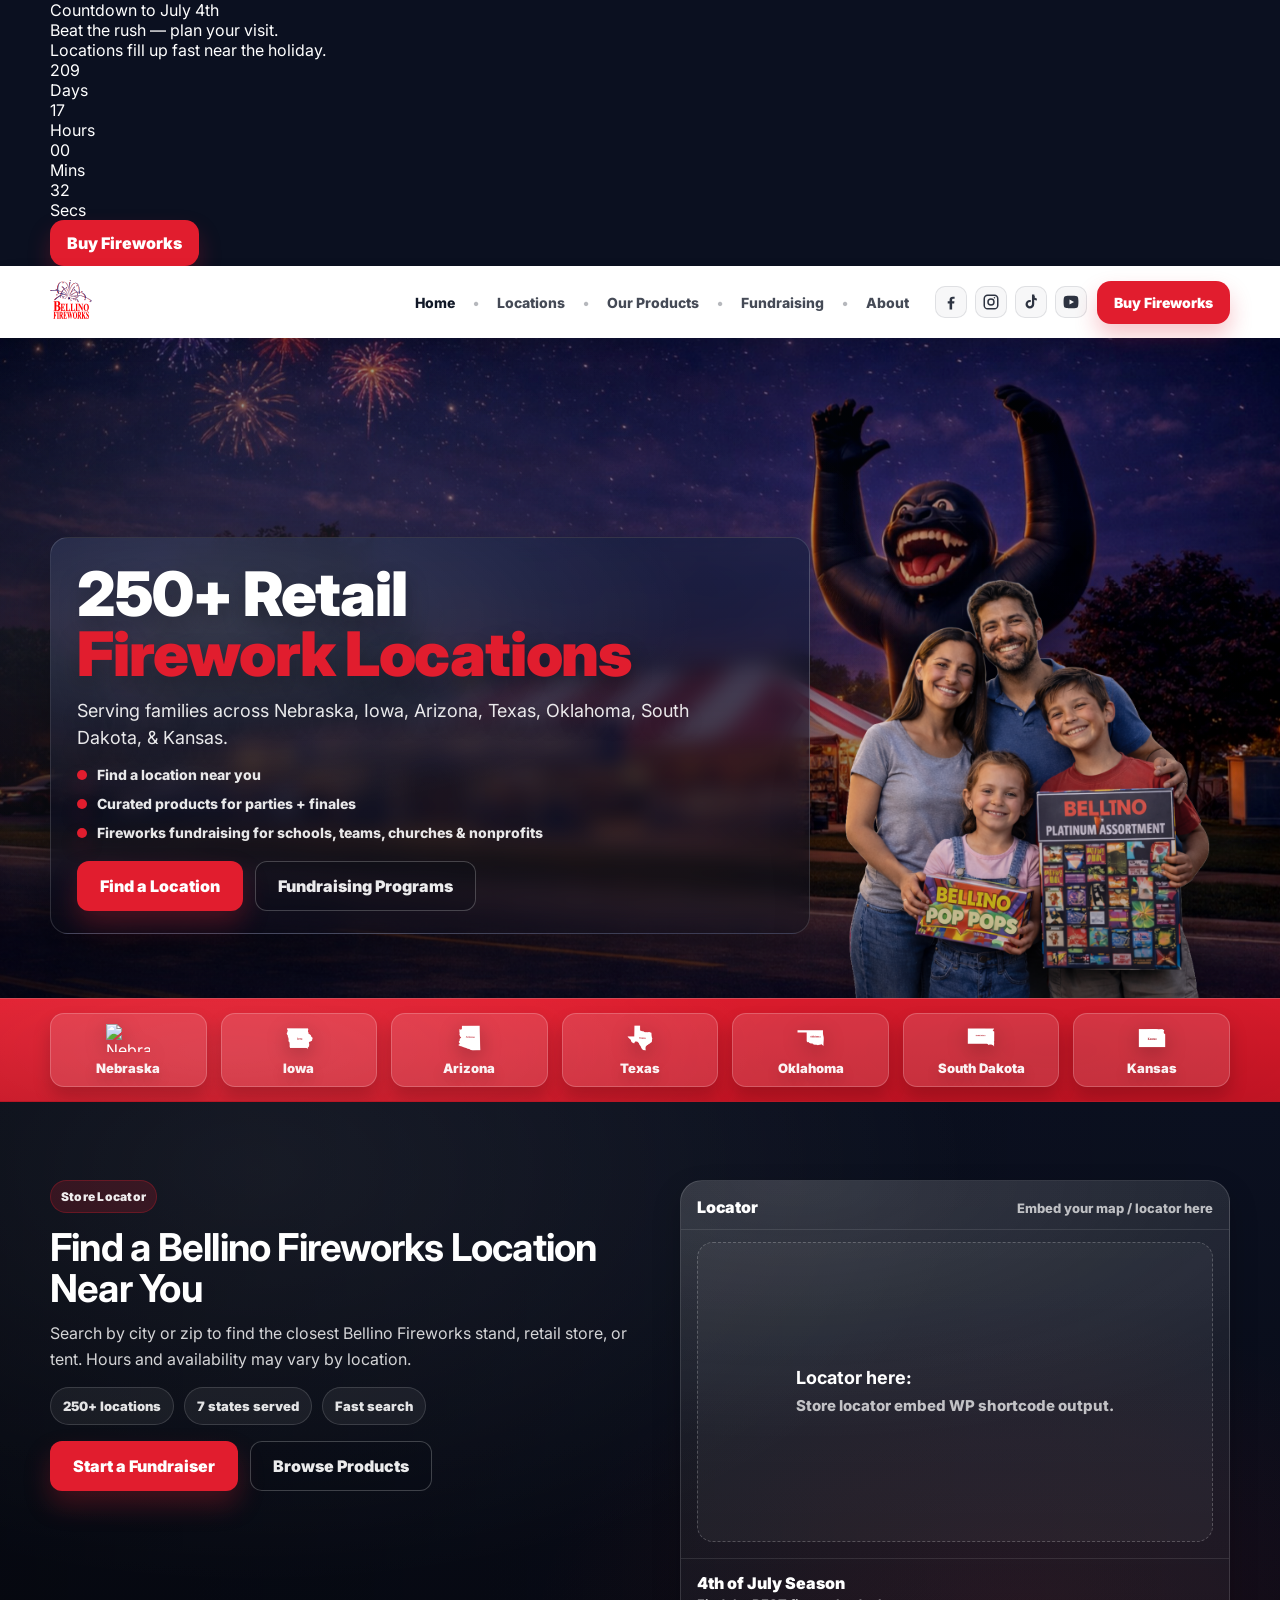
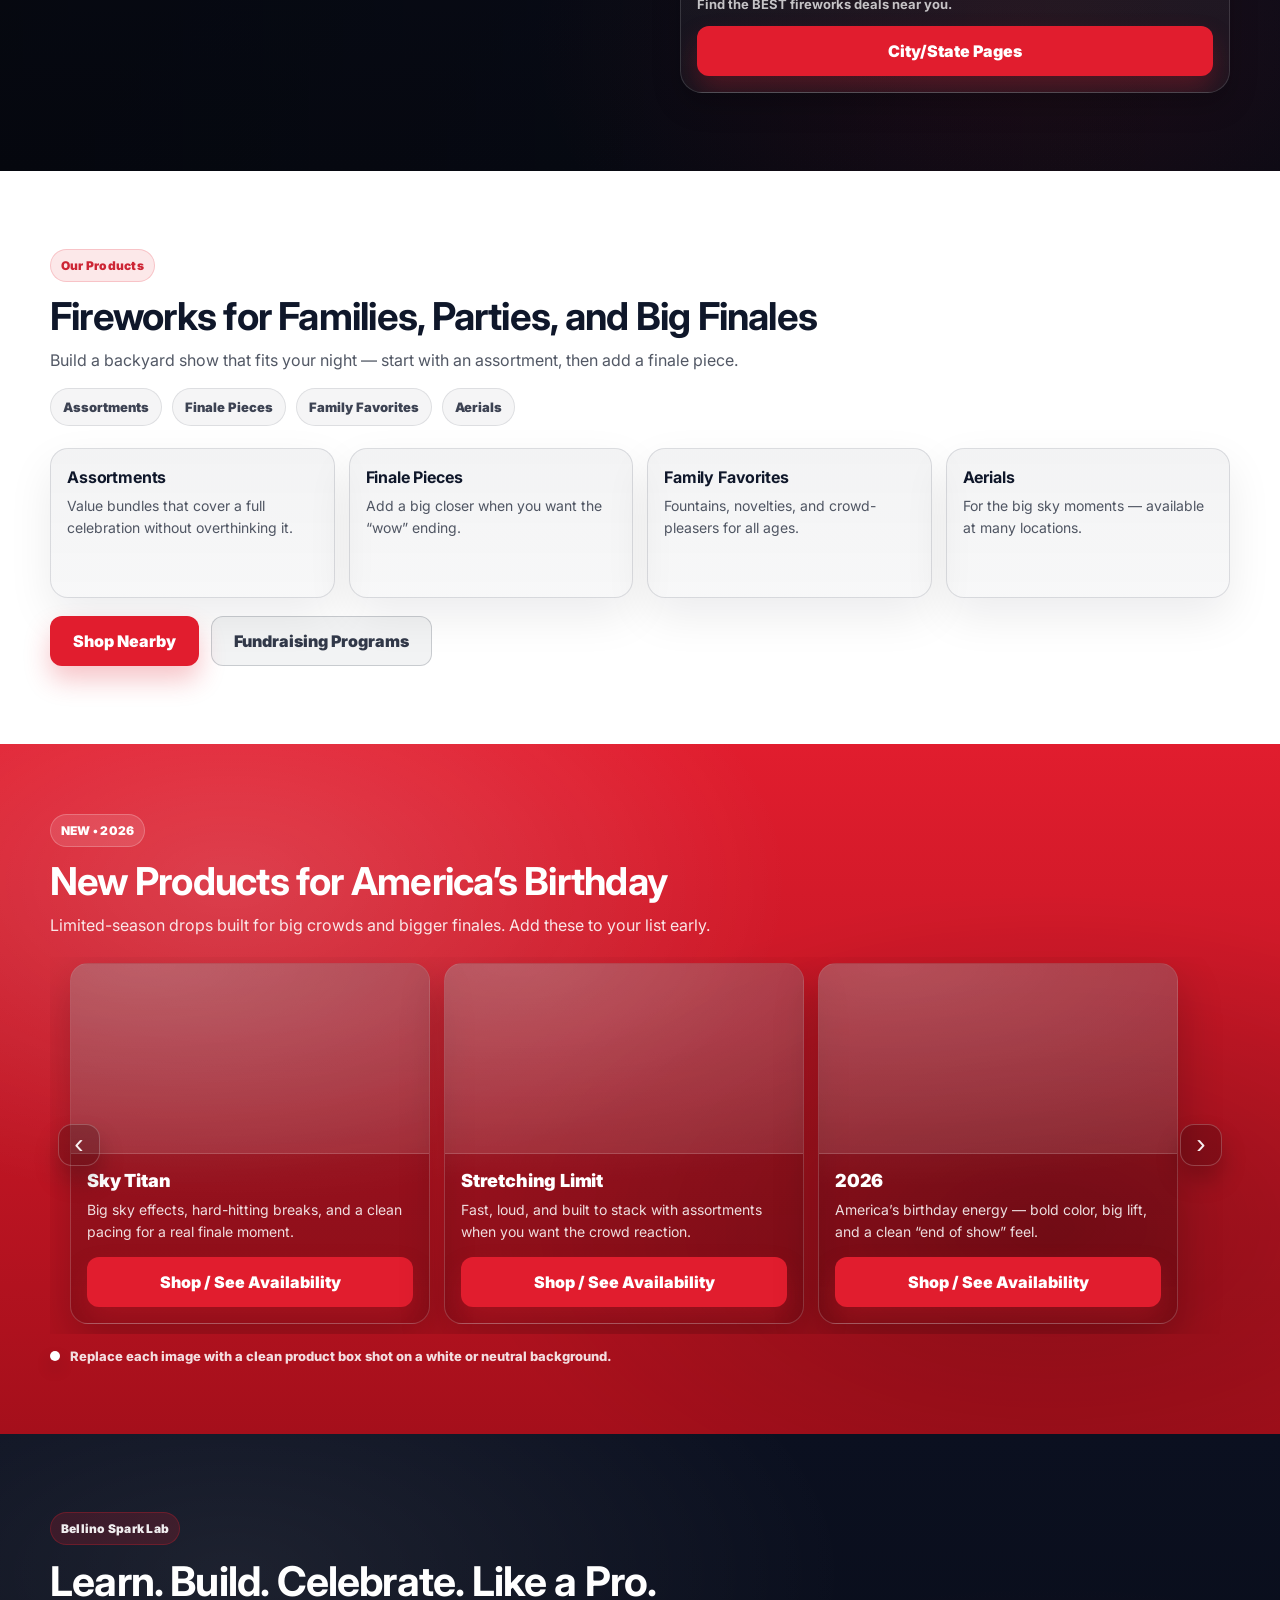
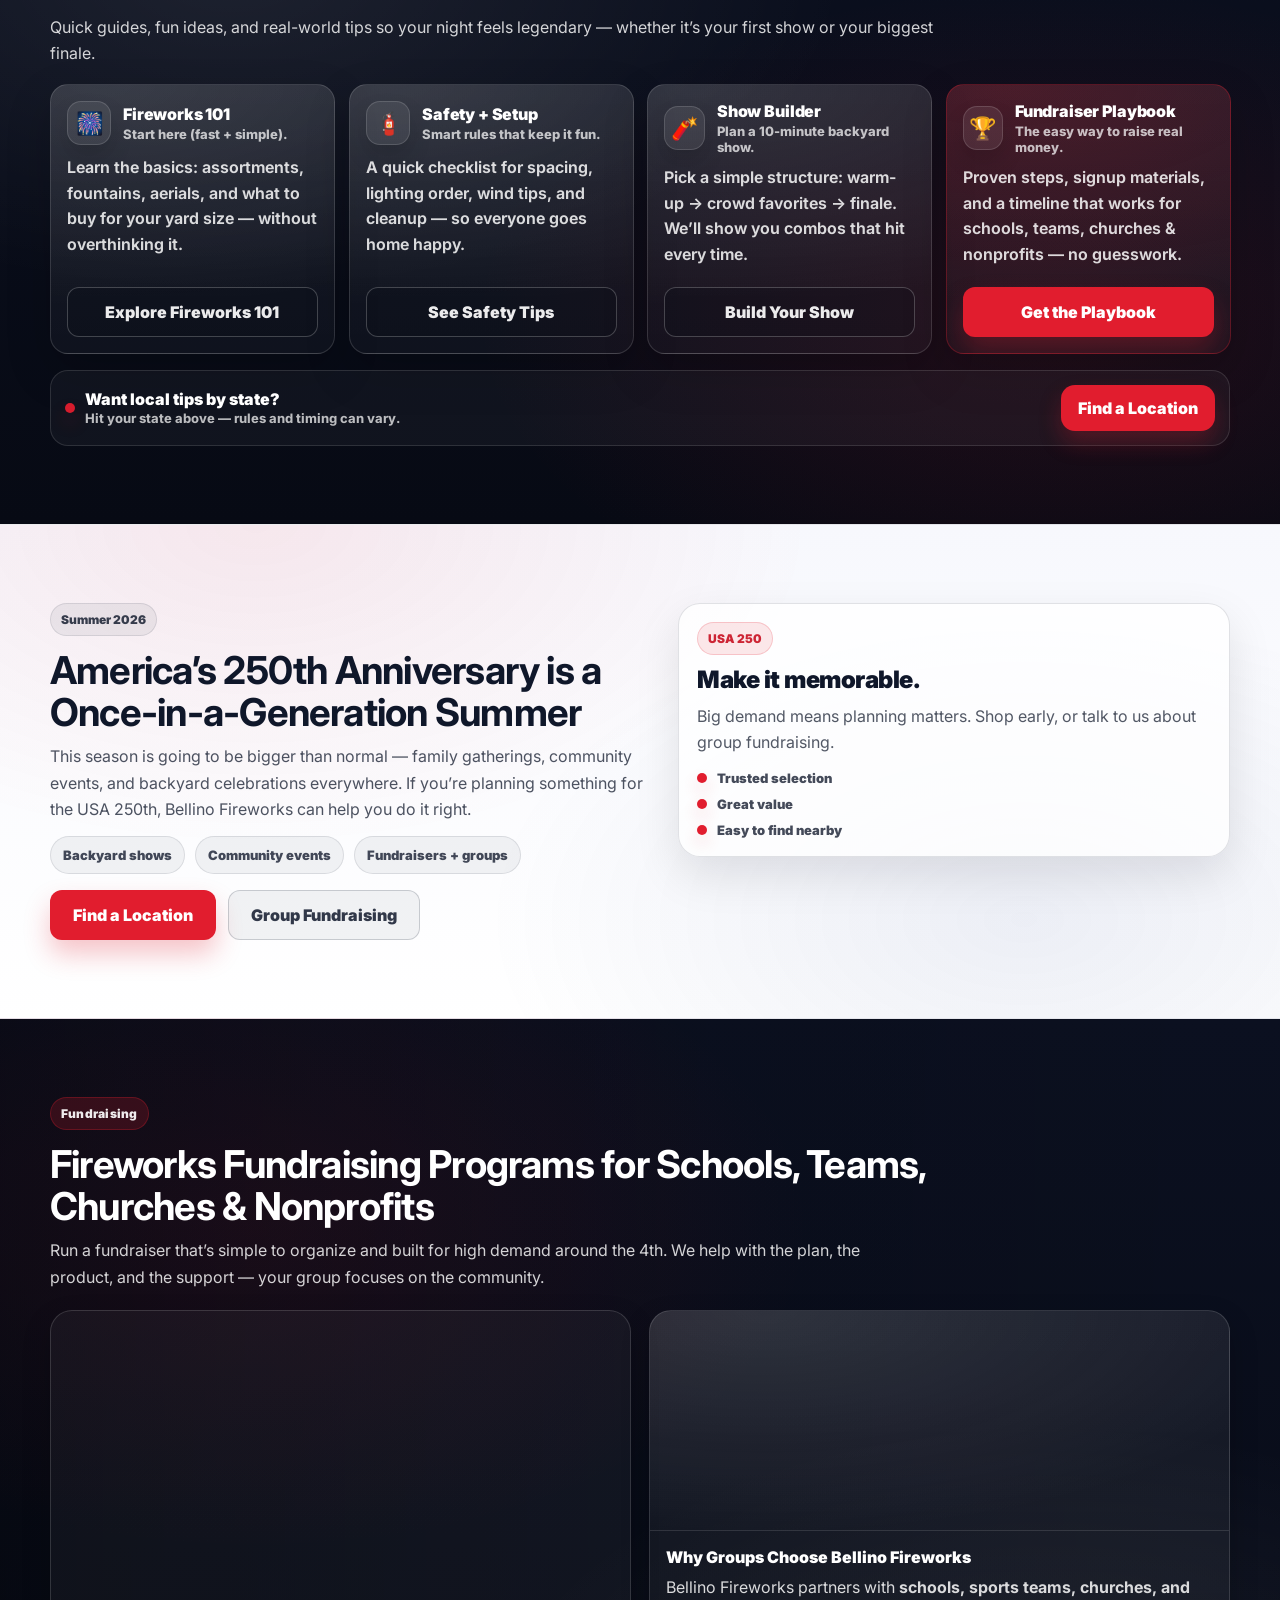
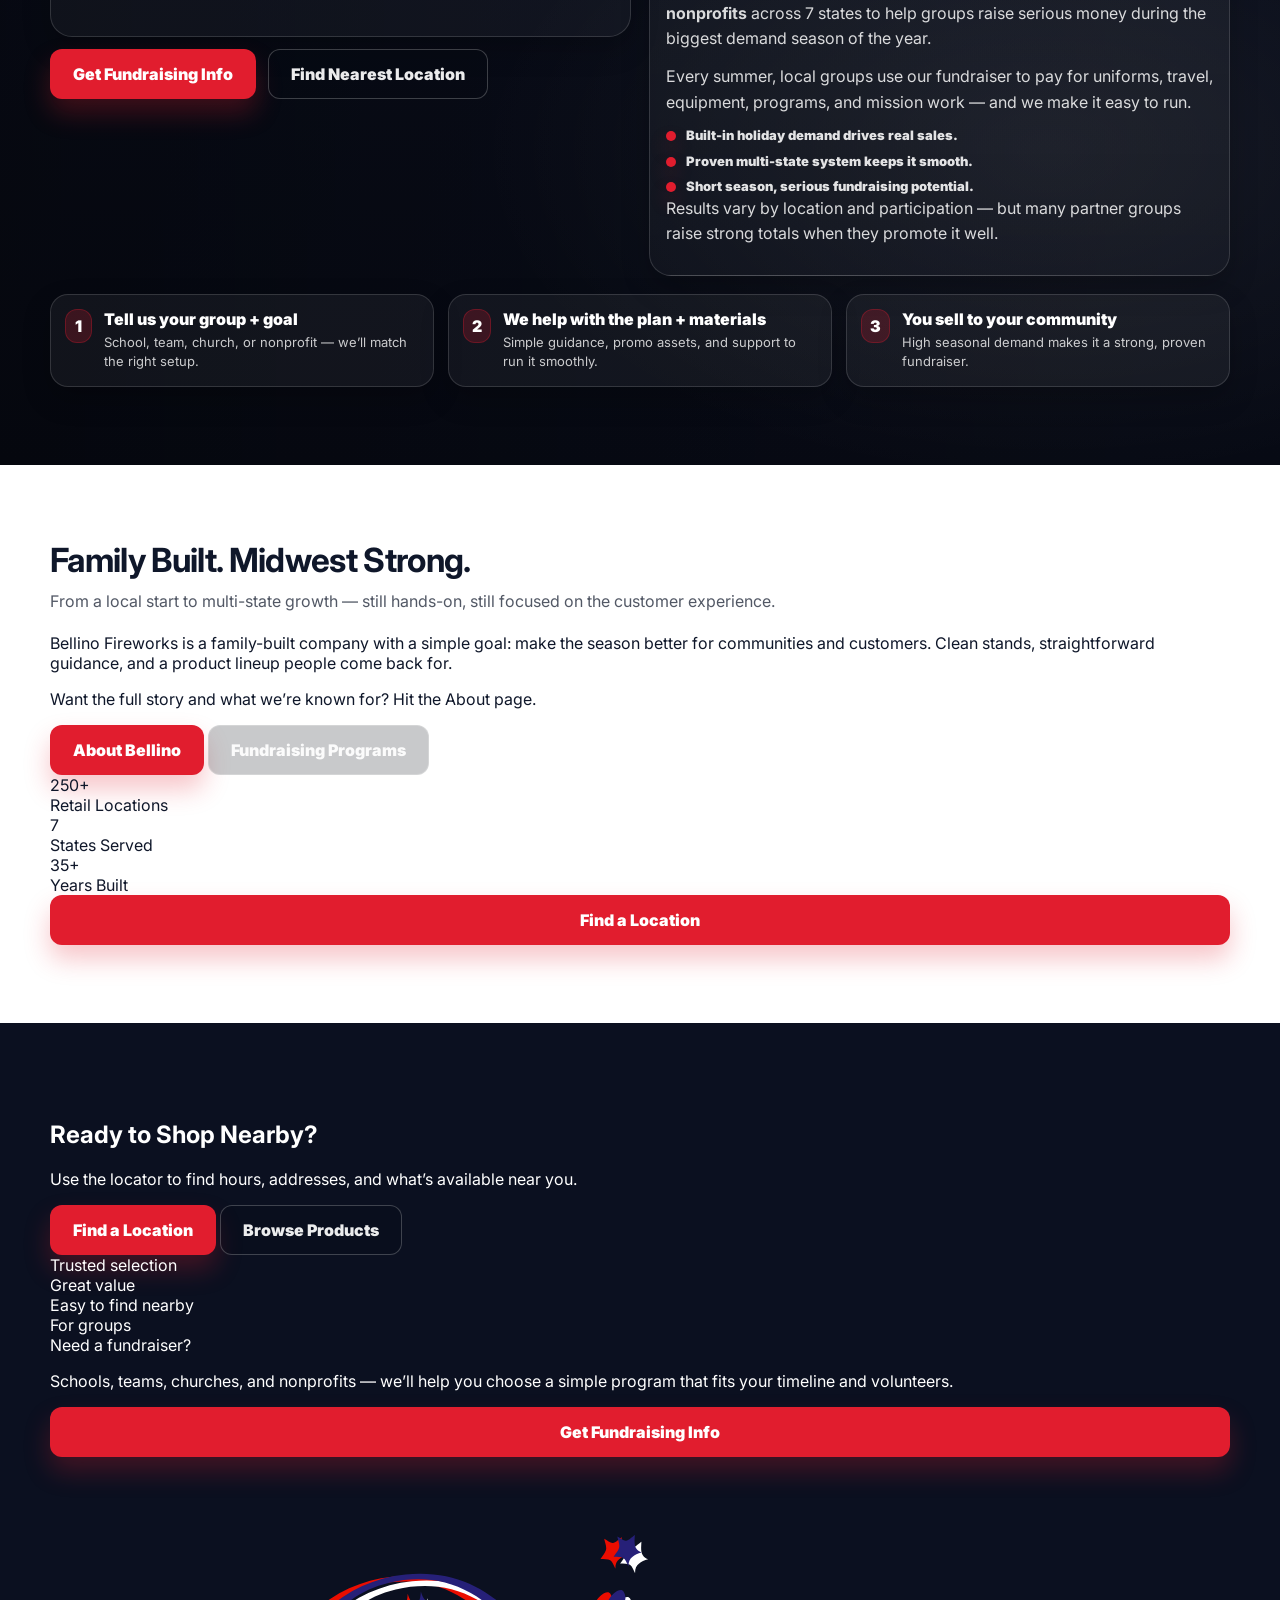
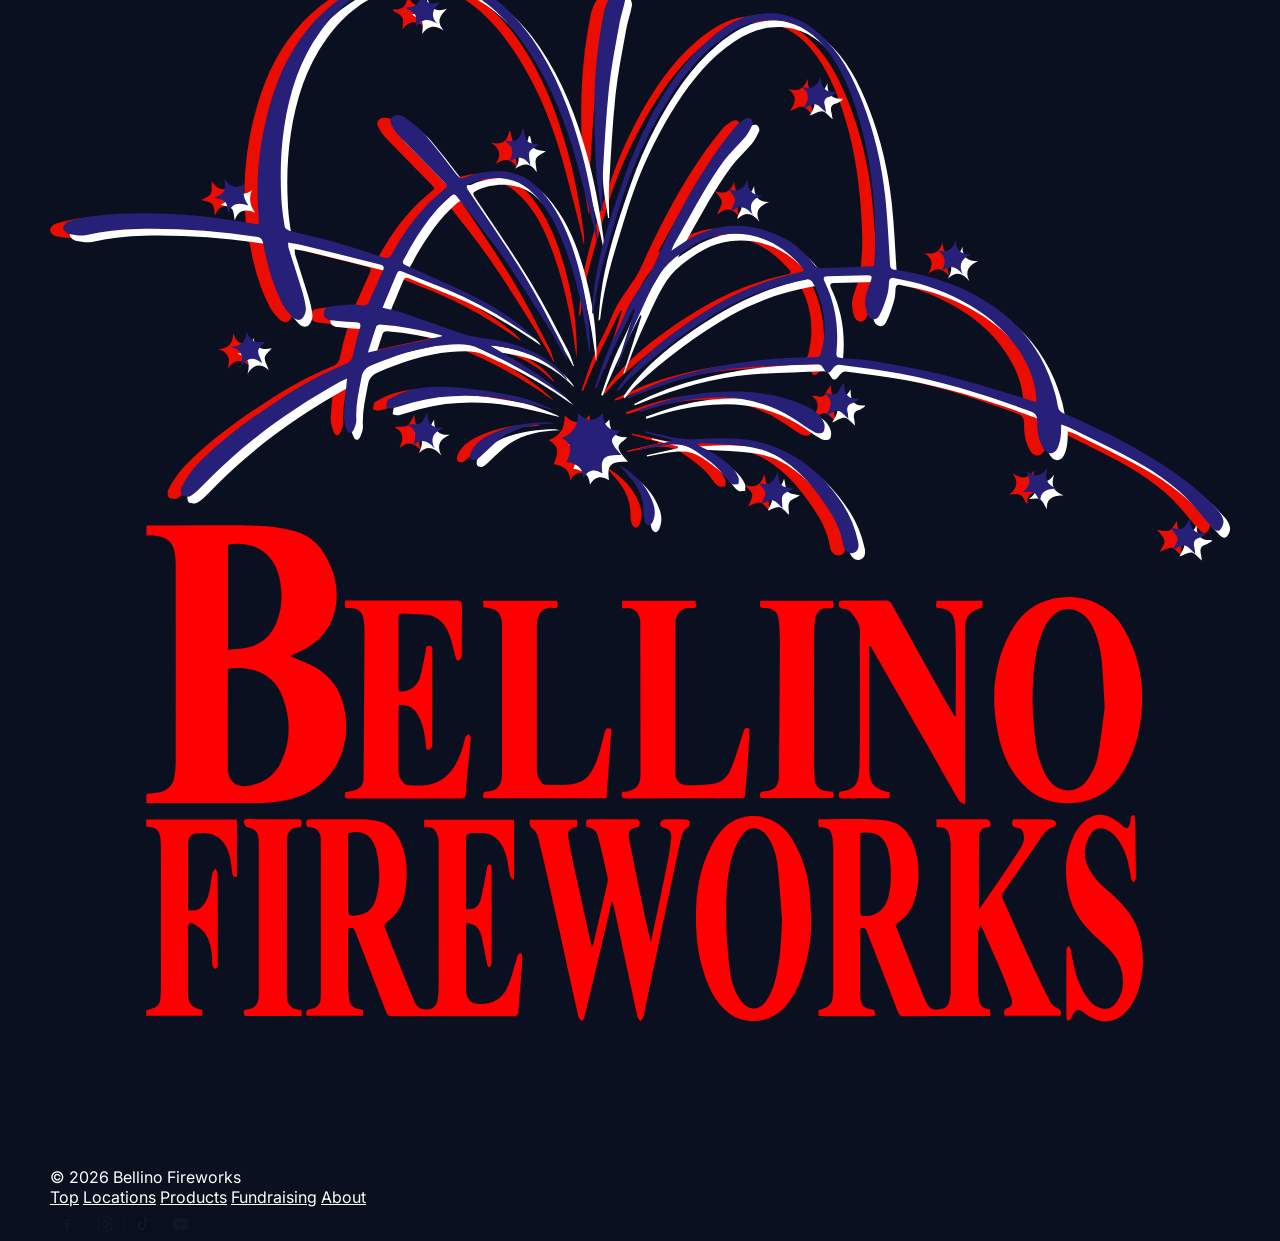
==== index.html @ e7f0ff1a "Update index.html" ====
<!doctype html>
<html lang="en">
<head>
  <meta charset="utf-8" />
  <meta name="viewport" content="width=device-width, initial-scale=1" />

  <title>Bellino Fireworks | 250+ Retail Firework Locations + Fundraising Programs</title>
  <meta name="description" content="Bellino Fireworks has 250+ retail locations across 7 states and fireworks fundraising programs for schools, teams, churches, and nonprofits. Find a location near you or start a fundraiser." />

  <meta property="og:title" content="Bellino Fireworks | Locations + Fundraising Programs">
  <meta property="og:description" content="250+ retail locations across 7 states + fundraising programs for schools, teams, churches, and nonprofits.">
  <meta property="og:type" content="website">

  <link rel="preconnect" href="https://fonts.googleapis.com">
  <link rel="preconnect" href="https://fonts.gstatic.com" crossorigin>
  <link href="https://fonts.googleapis.com/css2?family=Inter:wght@400;500;600;700;800;900&display=swap" rel="stylesheet">

  <link rel="stylesheet" href="styles.css" />
</head>

<body class="home-page">

  <!-- =====================================================
       JULY 4 COUNTDOWN STRIP (SITEWIDE)
  ====================================================== -->
  <section class="july-countdown" data-july-ticker aria-label="Countdown to July 4th">
    <div class="wrap july-row">
      <div class="july-left">
        <span class="july-badge">Countdown to July 4th</span>
        <div class="july-title">Beat the rush — plan your visit.</div>
        <div class="july-sub">Locations fill up fast near the holiday.</div>
      </div>

      <div class="july-right" aria-live="polite">
        <div class="july-box">
          <div class="july-num" data-tt-days>—</div>
          <div class="july-lbl">Days</div>
        </div>
        <div class="july-box">
          <div class="july-num" data-tt-hours>—</div>
          <div class="july-lbl">Hours</div>
        </div>
        <div class="july-box">
          <div class="july-num" data-tt-mins>—</div>
          <div class="july-lbl">Mins</div>
        </div>
        <div class="july-box">
          <div class="july-num" data-tt-secs>—</div>
          <div class="july-lbl">Secs</div>
        </div>
      </div>

      <div class="july-cta">
        <a class="btn btn-buy" href="#locations">Buy Fireworks</a>
      </div>
    </div>
  </section>

  <!-- =========================
       HEADER (SITEWIDE)
  ========================== -->
  <header class="header" id="top">
    <div class="wrap header-row">
      <a class="logo" href="index.html#top" aria-label="Bellino Fireworks home">
        <img src="images/nowin.svg" alt="Bellino Fireworks" />
      </a>

      <button class="nav-toggle" type="button"
        aria-label="Open menu"
        aria-expanded="false"
        aria-controls="site-nav"
        data-nav-toggle>
        <span></span><span></span><span></span>
      </button>

      <nav class="nav" id="site-nav" data-nav aria-label="Primary">
        <a class="nav-link is-active" href="index.html#top" aria-current="page">Home</a>
        <span class="dot">•</span>
        <a class="nav-link" href="index.html#locations">Locations</a>
        <span class="dot">•</span>
        <a class="nav-link" href="index.html#products">Our Products</a>
        <span class="dot">•</span>
        <a class="nav-link" href="fundraising.html">Fundraising</a>
        <span class="dot">•</span>
        <a class="nav-link" href="about.html">About</a>

        <div class="nav-social" aria-label="Social media">
          <a class="icon-link" href="#" target="_blank" rel="noopener" aria-label="Facebook">
            <svg viewBox="0 0 24 24" aria-hidden="true"><path d="M13.5 22v-8h2.7l.4-3H13.5V9.3c0-.9.3-1.6 1.7-1.6H16.8V5.1c-.3 0-1.3-.1-2.5-.1-2.5 0-4.2 1.5-4.2 4.3V11H7.6v3h2.5v8h3.4z"/></svg>
          </a>
          <a class="icon-link" href="#" target="_blank" rel="noopener" aria-label="Instagram">
            <svg viewBox="0 0 24 24" aria-hidden="true"><path d="M7.5 2h9A5.5 5.5 0 0 1 22 7.5v9A5.5 5.5 0 0 1 16.5 22h-9A5.5 5.5 0 0 1 2 16.5v-9A5.5 5.5 0 0 1 7.5 2zm0 2A3.5 3.5 0 0 0 4 7.5v9A3.5 3.5 0 0 0 7.5 20h9a3.5 3.5 0 0 0 3.5-3.5v-9A3.5 3.5 0 0 0 16.5 4h-9z"/><path d="M12 7a5 5 0 1 1 0 10 5 5 0 0 1 0-10zm0 2a3 3 0 1 0 0 6 3 3 0 0 0 0-6z"/><path d="M17.6 6.4a1 1 0 1 1-2 0 1 1 0 0 1 2 0z"/></svg>
          </a>
          <a class="icon-link" href="#" target="_blank" rel="noopener" aria-label="TikTok">
            <svg viewBox="0 0 24 24" aria-hidden="true"><path d="M16.6 5.2c.7 1.1 1.8 1.9 3.2 2v2.8c-1.3 0-2.5-.4-3.5-1.1v6.1c0 3.2-2.6 5.8-5.8 5.8S4.7 18.2 4.7 15s2.6-5.8 5.8-5.8c.4 0 .8 0 1.2.1v3c-.4-.2-.8-.3-1.2-.3-1.5 0-2.8 1.2-2.8 2.8s1.2 2.8 2.8 2.8 2.8-1.2 2.8-2.8V2h3.1c0 1.1.3 2.2 1 3.2z"/></svg>
          </a>
          <a class="icon-link" href="#" target="_blank" rel="noopener" aria-label="YouTube">
            <svg viewBox="0 0 24 24" aria-hidden="true"><path d="M21.6 7.2s-.2-1.6-.9-2.3c-.8-.9-1.7-.9-2.2-1C15.7 3.6 12 3.6 12 3.6h0s-3.7 0-6.5.3c-.5.1-1.4.1-2.2 1C2.6 5.6 2.4 7.2 2.4 7.2S2.1 9.1 2.1 11v1.8c0 1.9.3 3.8.3 3.8s.2 1.6.9 2.3c.8.9 1.9.9 2.4 1 1.7.2 6.3.3 6.3.3s3.7 0 6.5-.3c.5-.1 1.4-.1 2.2-1 .7-.7.9-2.3.9-2.3s.3-1.9.3-3.8V11c0-1.9-.3-3.8-.3-3.8zM10 15.3V8.7l6 3.3-6 3.3z"/></svg>
          </a>
        </div>

        <a class="btn btn-buy nav-cta" href="index.html#locations">Buy Fireworks</a>
      </nav>
    </div>
  </header>

  <main>
    <!-- =========================
         HERO
    ========================== -->
    <section class="hero">
      <div class="hero-bg" aria-hidden="true">
        <div class="hero-slider" data-hero-slider>
          <div class="hero-slide" style="background-image:url('images/bellino-logo.jpg');"></div>
          <div class="hero-slide" style="background-image:url('images/fireworks-world-hero.jpg');"></div>
        </div>
      </div>

      <div class="hero-shade" aria-hidden="true"></div>

      <div class="wrap hero-inner">
        <div class="hero-grid">
          <div class="hero-left">
            <div class="hero-card">
              <h1 class="hero-h1">
                <span class="line-white">250+ Retail</span><br>
                <span class="line-red">Firework Locations</span>
              </h1>

              <p class="hero-p">
                Serving families across Nebraska, Iowa, Arizona,
                Texas, Oklahoma, South Dakota, &amp; Kansas.
              </p>

              <ul class="hero-bullets" aria-label="Key highlights">
                <li><span class="bullet-dot"></span> Find a location near you</li>
                <li><span class="bullet-dot"></span> Curated products for parties + finales</li>
                <li><span class="bullet-dot"></span> Fireworks fundraising for schools, teams, churches &amp; nonprofits</li>
              </ul>

              <div class="hero-actions">
                <a class="btn btn-cta" href="#locations">Find a Location</a>
                <a class="btn btn-outline" href="fundraising.html">Fundraising Programs</a>
              </div>
            </div>
          </div>
        </div>
      </div>

      <div class="hero-figure" aria-hidden="true">
        <img class="family" src="images/family-bellino-2.png" alt="">
      </div>
    </section>

    <!-- =========================
         STATES STRIP (SOLID RED) — CLICKABLE
    ========================== -->
    <section class="states" aria-label="States we serve">
      <div class="wrap states-row">
        <a class="state state-link" href="/fireworks-nebraska/" aria-label="Fireworks in Nebraska">
          <img src="images/nebraska.png" alt="Nebraska"><div>Nebraska</div>
        </a>
        <a class="state state-link" href="/fireworks-iowa/" aria-label="Fireworks in Iowa">
          <img src="images/Iowa-1.png" alt="Iowa"><div>Iowa</div>
        </a>
        <a class="state state-link" href="/fireworks-arizona/" aria-label="Fireworks in Arizona">
          <img src="images/Arizona.png" alt="Arizona"><div>Arizona</div>
        </a>
        <a class="state state-link" href="/fireworks-texas/" aria-label="Fireworks in Texas">
          <img src="images/texas-1.png" alt="Texas"><div>Texas</div>
        </a>
        <a class="state state-link" href="/fireworks-oklahoma/" aria-label="Fireworks in Oklahoma">
          <img src="images/OKC.png" alt="Oklahoma"><div>Oklahoma</div>
        </a>
        <a class="state state-link" href="/fireworks-south-dakota/" aria-label="Fireworks in South Dakota">
          <img src="images/South-Dakota.png" alt="South Dakota"><div>South Dakota</div>
        </a>
        <a class="state state-link" href="/fireworks-kansas/" aria-label="Fireworks in Kansas">
          <img src="images/Kansas.png" alt="Kansas"><div>Kansas</div>
        </a>
      </div>
    </section>

    <!-- =========================
         LOCATIONS
    ========================== -->
    <section class="section section-tool locations-section" id="locations">
      <div class="tool-bg" aria-hidden="true"></div>
      <div class="tool-shade" aria-hidden="true"></div>

      <div class="wrap tool-grid">
        <div class="tool-left">
          <div class="tool-kicker">Store Locator</div>
          <h2 class="tool-title">Find a Bellino Fireworks Location Near You</h2>
          <p class="tool-sub">
            Search by city or zip to find the closest Bellino Fireworks stand, retail store, or tent.
            Hours and availability may vary by location.
          </p>

          <div class="tool-pills" role="list">
            <div class="tool-pill" role="listitem">250+ locations</div>
            <div class="tool-pill" role="listitem">7 states served</div>
            <div class="tool-pill" role="listitem">Fast search</div>
          </div>

          <div class="tool-actions">
            <a class="btn btn-cta" href="#fundraising">Start a Fundraiser</a>
            <a class="btn btn-outline" href="#products">Browse Products</a>
          </div>
        </div>

        <div class="tool-right">
          <div class="locator-card">
            <div class="locator-head">
              <div class="locator-title">Locator</div>
              <div class="locator-note">Embed your map / locator here</div>
            </div>

            <div class="locator-shell locator-shell--tight">
              <div class="locator-note">
                <strong>Locator here:</strong>
                <span>Store locator embed WP shortcode output.</span>
              </div>
            </div>

            <div class="locator-foot">
              <div class="locator-foot-item">
                <div class="lf-strong">4th of July Season</div>
                <div class="lf-muted">Find the BEST fireworks deals near you.</div>
              </div>
              <a class="btn btn-buywide" href="#fundraising">City/State Pages</a>
            </div>
          </div>
        </div>
      </div>
    </section>

    <!-- =========================
         PRODUCTS (LIGHT)
    ========================== -->
    <section class="section products-band" id="products">
      <div class="wrap">
        <div class="products-head">
          <div class="products-kicker">Our Products</div>
          <h2 class="products-title">Fireworks for Families, Parties, and Big Finales</h2>
          <p class="products-sub">
            Build a backyard show that fits your night — start with an assortment, then add a finale piece.
          </p>

          <div class="products-chips" role="list">
            <div class="chip-lite" role="listitem">Assortments</div>
            <div class="chip-lite" role="listitem">Finale Pieces</div>
            <div class="chip-lite" role="listitem">Family Favorites</div>
            <div class="chip-lite" role="listitem">Aerials</div>
          </div>
        </div>

        <div class="products-body">
          <div class="products-grid">
            <div class="products-card">
              <h3>Assortments</h3>
              <p>Value bundles that cover a full celebration without overthinking it.</p>
            </div>
            <div class="products-card">
              <h3>Finale Pieces</h3>
              <p>Add a big closer when you want the “wow” ending.</p>
            </div>
            <div class="products-card">
              <h3>Family Favorites</h3>
              <p>Fountains, novelties, and crowd-pleasers for all ages.</p>
            </div>
            <div class="products-card">
              <h3>Aerials</h3>
              <p>For the big sky moments — available at many locations.</p>
            </div>
          </div>

          <div class="products-cta">
            <a class="btn btn-cta" href="#locations">Shop Nearby</a>
            <a class="btn btn-outline" href="#fundraising">Fundraising Programs</a>
          </div>
        </div>
      </div>
    </section>

    <!-- =========================
         NEW PRODUCTS (RED BAND / CAROUSEL)
    ========================== -->
    <section class="section new-products-band" id="new-products">
      <div class="newprod-bg" aria-hidden="true"></div>
      <div class="wrap">
        <div class="newprod-head">
          <div class="newprod-kicker">NEW • 2026</div>
          <h2 class="newprod-title">New Products for America’s Birthday</h2>
          <p class="newprod-sub">
            Limited-season drops built for big crowds and bigger finales. Add these to your list early.
          </p>
        </div>

        <div class="newprod-shell">
          <button class="carousel-btn prev" type="button" aria-label="Previous" data-carousel-prev="newprod">
            <span aria-hidden="true">‹</span>
          </button>

          <div class="newprod-track" data-carousel="newprod">
            <article class="newprod-card">
              <div class="newprod-media" style="background-image:url('images/products/sky-titan.jpg');" role="img" aria-label="Sky Titan product image"></div>
              <div class="newprod-body">
                <h3 class="newprod-name">Sky Titan</h3>
                <p class="newprod-desc">Big sky effects, hard-hitting breaks, and a clean pacing for a real finale moment.</p>
                <a class="btn btn-buywide" href="#locations">Shop / See Availability</a>
              </div>
            </article>

            <article class="newprod-card">
              <div class="newprod-media" style="background-image:url('images/products/stretching-limit.jpg');" role="img" aria-label="Stretching Limit product image"></div>
              <div class="newprod-body">
                <h3 class="newprod-name">Stretching Limit</h3>
                <p class="newprod-desc">Fast, loud, and built to stack with assortments when you want the crowd reaction.</p>
                <a class="btn btn-buywide" href="#locations">Shop / See Availability</a>
              </div>
            </article>

            <article class="newprod-card">
              <div class="newprod-media" style="background-image:url('images/products/2026.jpg');" role="img" aria-label="2026 product image"></div>
              <div class="newprod-body">
                <h3 class="newprod-name">2026</h3>
                <p class="newprod-desc">America’s birthday energy — bold color, big lift, and a clean “end of show” feel.</p>
                <a class="btn btn-buywide" href="#locations">Shop / See Availability</a>
              </div>
            </article>
          </div>

          <button class="carousel-btn next" type="button" aria-label="Next" data-carousel-next="newprod">
            <span aria-hidden="true">›</span>
          </button>
        </div>

        <div class="newprod-footnote">
          <span class="dot-bullet"></span>
          Replace each image with a clean product box shot on a white or neutral background.
        </div>
      </div>
    </section>

    <!-- =========================
         SPARK LAB
    ========================== -->
    <section class="section spark-lab" id="spark-lab" aria-label="Bellino Spark Lab">
      <div class="spark-bg" aria-hidden="true"></div>
      <div class="wrap">
        <div class="spark-head">
          <div class="spark-kicker">Bellino Spark Lab</div>
          <h2 class="spark-title">Learn. Build. Celebrate. Like a Pro.</h2>
          <p class="spark-sub">
            Quick guides, fun ideas, and real-world tips so your night feels legendary — whether it’s your first show or your biggest finale.
          </p>
        </div>

        <div class="spark-grid">
          <article class="spark-card" data-tilt>
            <div class="spark-top">
              <div class="spark-icon" aria-hidden="true">🎆</div>
              <div>
                <h3 class="spark-h">Fireworks 101</h3>
                <p class="spark-mini">Start here (fast + simple).</p>
              </div>
            </div>
            <p class="spark-p">
              Learn the basics: assortments, fountains, aerials, and what to buy for your yard size — without overthinking it.
            </p>
            <a class="btn btn-outline spark-btn" href="/fireworks-101/">Explore Fireworks 101</a>
          </article>

          <article class="spark-card" data-tilt>
            <div class="spark-top">
              <div class="spark-icon" aria-hidden="true">🧯</div>
              <div>
                <h3 class="spark-h">Safety + Setup</h3>
                <p class="spark-mini">Smart rules that keep it fun.</p>
              </div>
            </div>
            <p class="spark-p">
              A quick checklist for spacing, lighting order, wind tips, and cleanup — so everyone goes home happy.
            </p>
            <a class="btn btn-outline spark-btn" href="/fireworks-safety/">See Safety Tips</a>
          </article>

          <article class="spark-card" data-tilt>
            <div class="spark-top">
              <div class="spark-icon" aria-hidden="true">🧨</div>
              <div>
                <h3 class="spark-h">Show Builder</h3>
                <p class="spark-mini">Plan a 10-minute backyard show.</p>
              </div>
            </div>
            <p class="spark-p">
              Pick a simple structure: warm-up → crowd favorites → finale. We’ll show you combos that hit every time.
            </p>
            <a class="btn btn-outline spark-btn" href="/show-builder/">Build Your Show</a>
          </article>

          <article class="spark-card spark-card--featured" data-tilt>
            <div class="spark-top">
              <div class="spark-icon" aria-hidden="true">🏆</div>
              <div>
                <h3 class="spark-h">Fundraiser Playbook</h3>
                <p class="spark-mini">The easy way to raise real money.</p>
              </div>
            </div>
            <p class="spark-p">
              Proven steps, signup materials, and a timeline that works for schools, teams, churches &amp; nonprofits — no guesswork.
            </p>
            <a class="btn btn-cta spark-btn" href="fundraising.html">Get the Playbook</a>
          </article>
        </div>

        <div class="spark-foot">
          <div class="spark-foot-left">
            <span class="spark-dot" aria-hidden="true"></span>
            <div>
              <div class="spark-foot-strong">Want local tips by state?</div>
              <div class="spark-foot-muted">Hit your state above — rules and timing can vary.</div>
            </div>
          </div>
          <a class="btn btn-buy spark-foot-btn" href="#locations">Find a Location</a>
        </div>
      </div>
    </section>

    <!-- =========================
         USA 250 (LIGHT TINT)
    ========================== -->
    <section class="section usa250-light" id="usa250">
      <div class="wrap usa250l-grid">
        <div>
          <div class="usa250l-kicker">Summer 2026</div>
          <h2 class="usa250l-title">America’s 250th Anniversary is a Once-in-a-Generation Summer</h2>
          <p class="usa250l-sub">
            This season is going to be bigger than normal — family gatherings, community events, and backyard celebrations everywhere.
            If you’re planning something for the USA 250th, Bellino Fireworks can help you do it right.
          </p>

          <div class="usa250l-pills" role="list">
            <div class="usa250l-pill" role="listitem">Backyard shows</div>
            <div class="usa250l-pill" role="listitem">Community events</div>
            <div class="usa250l-pill" role="listitem">Fundraisers + groups</div>
          </div>

          <div class="usa250l-actions">
            <a class="btn btn-cta" href="#locations">Find a Location</a>
            <a class="btn btn-outline" href="#fundraising">Group Fundraising</a>
          </div>
        </div>

        <aside class="usa250l-card">
          <div class="usa250l-badge">USA 250</div>
          <div class="usa250l-h">Make it memorable.</div>
          <p class="usa250l-p">
            Big demand means planning matters. Shop early, or talk to us about group fundraising.
          </p>
          <ul class="usa250l-list">
            <li><span class="dot-bullet"></span> Trusted selection</li>
            <li><span class="dot-bullet"></span> Great value</li>
            <li><span class="dot-bullet"></span> Easy to find nearby</li>
          </ul>
        </aside>
      </div>
    </section>

    <!-- =========================
         FUNDRAISING (DARK)
    ========================== -->
    <section class="section section-fund" id="fundraising">
      <div class="fund-bg" aria-hidden="true"></div>
      <div class="fund-shade" aria-hidden="true"></div>

      <div class="wrap">
        <div class="fundraising-head">
          <div class="fund-kicker">Fundraising</div>
          <h2 class="fund-title">Fireworks Fundraising Programs for Schools, Teams, Churches &amp; Nonprofits</h2>
          <p class="fund-sub">
            Run a fundraiser that’s simple to organize and built for high demand around the 4th.
            We help with the plan, the product, and the support — your group focuses on the community.
          </p>
        </div>

        <div class="fund-grid">
          <div class="fund-video">
            <div class="video-shell">
              <iframe
                src="https://www.youtube.com/embed/vmR-fn2W-lg?rel=0"
                title="Bellino Fireworks Fundraising"
                allow="accelerometer; autoplay; clipboard-write; encrypted-media; gyroscope; picture-in-picture; web-share"
                allowfullscreen>
              </iframe>
            </div>

            <div class="fund-actions">
              <a class="btn btn-cta" href="fundraising.html">Get Fundraising Info</a>
              <a class="btn btn-outline" href="#locations">Find Nearest Location</a>
            </div>
          </div>

          <div class="fund-visual">
            <div class="visual-card">
              <div class="visual-media" style="background-image:url('images/fundraising-team.jpg');" role="img" aria-label="Community group fundraising with Bellino Fireworks"></div>

              <div class="visual-copy">
                <h3>Why Groups Choose Bellino Fireworks</h3>

                <p>
                  Bellino Fireworks partners with <strong>schools, sports teams, churches, and nonprofits</strong> across 7 states to help groups raise serious money
                  during the biggest demand season of the year.
                </p>

                <p>
                  Every summer, local groups use our fundraiser to pay for uniforms, travel, equipment, programs, and mission work — and we make it easy to run.
                </p>

                <ul class="mini-list">
                  <li><span class="mini-check"></span> Built-in holiday demand drives real sales.</li>
                  <li><span class="mini-check"></span> Proven multi-state system keeps it smooth.</li>
                  <li><span class="mini-check"></span> Short season, serious fundraising potential.</li>
                </ul>

                <p class="visual-note">
                  Results vary by location and participation — but many partner groups raise strong totals when they promote it well.
                </p>
              </div>
            </div>
          </div>
        </div>

        <div class="fund-steps">
          <div class="step-card">
            <div class="step-num">1</div>
            <div>
              <div class="step-title">Tell us your group + goal</div>
              <div class="step-sub">School, team, church, or nonprofit — we’ll match the right setup.</div>
            </div>
          </div>
          <div class="step-card">
            <div class="step-num">2</div>
            <div>
              <div class="step-title">We help with the plan + materials</div>
              <div class="step-sub">Simple guidance, promo assets, and support to run it smoothly.</div>
            </div>
          </div>
          <div class="step-card">
            <div class="step-num">3</div>
            <div>
              <div class="step-title">You sell to your community</div>
              <div class="step-sub">High seasonal demand makes it a strong, proven fundraiser.</div>
            </div>
          </div>
        </div>
      </div>
    </section>

    <!-- =========================
         ABOUT TEASER
    ========================== -->
    <section class="section section-light about-section" id="about">
      <div class="wrap about-grid">
        <div class="about-left">
          <div class="section-head">
            <h2 class="section-title">Family Built. Midwest Strong.</h2>
            <p class="section-sub">
              From a local start to multi-state growth — still hands-on, still focused on the customer experience.
            </p>
          </div>

          <div class="about-copy">
            <p>
              Bellino Fireworks is a family-built company with a simple goal: make the season better for communities and customers.
              Clean stands, straightforward guidance, and a product lineup people come back for.
            </p>
            <p>
              Want the full story and what we’re known for? Hit the About page.
            </p>
          </div>

          <div class="about-cta">
            <a class="btn btn-cta" href="about.html">About Bellino</a>
            <a class="btn btn-outline" href="fundraising.html">Fundraising Programs</a>
          </div>
        </div>

        <div class="about-right">
          <div class="light-card stats-card">
            <div class="stat">
              <div class="stat-num">250+</div>
              <div class="stat-label">Retail Locations</div>
            </div>
            <div class="stat">
              <div class="stat-num">7</div>
              <div class="stat-label">States Served</div>
            </div>
            <div class="stat">
              <div class="stat-num">35+</div>
              <div class="stat-label">Years Built</div>
            </div>
          </div>

          <a class="btn btn-buywide" href="#locations">Find a Location</a>
        </div>
      </div>
    </section>

    <!-- =========================
         FINAL CTA
    ========================== -->
    <section class="section final-cta" id="cta">
      <div class="final-bg" aria-hidden="true"></div>
      <div class="wrap final-grid">
        <div class="final-left">
          <h2 class="final-title">Ready to Shop Nearby?</h2>
          <p class="final-sub">
            Use the locator to find hours, addresses, and what’s available near you.
          </p>
          <div class="final-actions">
            <a class="btn btn-cta" href="#locations">Find a Location</a>
            <a class="btn btn-outline" href="#products">Browse Products</a>
          </div>

          <div class="final-points">
            <div class="mini-point"><span class="dot-bullet"></span> Trusted selection</div>
            <div class="mini-point"><span class="dot-bullet"></span> Great value</div>
            <div class="mini-point"><span class="dot-bullet"></span> Easy to find nearby</div>
          </div>
        </div>

        <div class="final-right">
          <div class="final-card">
            <div class="final-badge">For groups</div>
            <div class="final-h">Need a fundraiser?</div>
            <p class="final-p">
              Schools, teams, churches, and nonprofits — we’ll help you choose a simple program that fits your timeline and volunteers.
            </p>
            <a class="btn btn-buywide" href="fundraising.html">Get Fundraising Info</a>
          </div>
        </div>
      </div>
    </section>
  </main>

  <!-- =========================
       FOOTER (SITEWIDE)
  ========================== -->
  <footer class="footer">
    <div class="wrap footer-row">
      <div class="foot-left">
        <img src="images/nowin.svg" alt="Bellino Fireworks">
        <div class="copy">© <span id="year"></span> Bellino Fireworks</div>
      </div>

      <div class="foot-right">
        <a href="index.html#top">Top</a>
        <a href="index.html#locations">Locations</a>
        <a href="index.html#products">Products</a>
        <a href="fundraising.html">Fundraising</a>
        <a href="about.html">About</a>
      </div>

      <div class="foot-social" aria-label="Social media">
        <a class="icon-link" href="#" target="_blank" rel="noopener" aria-label="Facebook">
          <svg viewBox="0 0 24 24" aria-hidden="true"><path d="M13.5 22v-8h2.7l.4-3H13.5V9.3c0-.9.3-1.6 1.7-1.6H16.8V5.1c-.3 0-1.3-.1-2.5-.1-2.5 0-4.2 1.5-4.2 4.3V11H7.6v3h2.5v8h3.4z"/></svg>
        </a>
        <a class="icon-link" href="#" target="_blank" rel="noopener" aria-label="Instagram">
          <svg viewBox="0 0 24 24" aria-hidden="true"><path d="M7.5 2h9A5.5 5.5 0 0 1 22 7.5v9A5.5 5.5 0 0 1 16.5 22h-9A5.5 5.5 0 0 1 2 16.5v-9A5.5 5.5 0 0 1 7.5 2zm0 2A3.5 3.5 0 0 0 4 7.5v9A3.5 3.5 0 0 0 7.5 20h9a3.5 3.5 0 0 0 3.5-3.5v-9A3.5 3.5 0 0 0 16.5 4h-9z"/><path d="M12 7a5 5 0 1 1 0 10 5 5 0 0 1 0-10zm0 2a3 3 0 1 0 0 6 3 3 0 0 0 0-6z"/><path d="M17.6 6.4a1 1 0 1 1-2 0 1 1 0 0 1 2 0z"/></svg>
        </a>
        <a class="icon-link" href="#" target="_blank" rel="noopener" aria-label="TikTok">
          <svg viewBox="0 0 24 24" aria-hidden="true"><path d="M16.6 5.2c.7 1.1 1.8 1.9 3.2 2v2.8c-1.3 0-2.5-.4-3.5-1.1v6.1c0 3.2-2.6 5.8-5.8 5.8S4.7 18.2 4.7 15s2.6-5.8 5.8-5.8c.4 0 .8 0 1.2.1v3c-.4-.2-.8-.3-1.2-.3-1.5 0-2.8 1.2-2.8 2.8s1.2 2.8 2.8 2.8 2.8-1.2 2.8-2.8V2h3.1c0 1.1.3 2.2 1 3.2z"/></svg>
        </a>
        <a class="icon-link" href="#" target="_blank" rel="noopener" aria-label="YouTube">
          <svg viewBox="0 0 24 24" aria-hidden="true"><path d="M21.6 7.2s-.2-1.6-.9-2.3c-.8-.9-1.7-.9-2.2-1C15.7 3.6 12 3.6 12 3.6h0s-3.7 0-6.5.3c-.5.1-1.4.1-2.2 1C2.6 5.6 2.4 7.2 2.4 7.2S2.1 9.1 2.1 11v1.8c0 1.9.3 3.8.3 3.8s.2 1.6.9 2.3c.8.9 1.9.9 2.4 1 1.7.2 6.3.3 6.3.3s3.7 0 6.5-.3c.5-.1 1.4-.1 2.2-1 .7-.7.9-2.3.9-2.3s.3-1.9.3-3.8V11c0-1.9-.3-3.8-.3-3.8zM10 15.3V8.7l6 3.3-6 3.3z"/></svg>
        </a>
      </div>
    </div>
  </footer>

  <script src="main.js"></script>
</body>
</html>
---- styles.css ----
:root{
  --wrap: 1180px;

  --bg: #070a14;
  --bg2: #0b1020;

  --white: #ffffff;
  --ink: #0f172a;

  --muted: rgba(255,255,255,.86);
  --muted2: rgba(255,255,255,.72);

  --stroke: rgba(255,255,255,.12);
  --stroke-dark: rgba(15,23,42,.12);

  --red: #e11d2e;
  --red2: #c91525;
  --red3: #a50f1b;

  --shadow: 0 18px 45px rgba(0,0,0,.35);
  --shadow-soft: 0 12px 28px rgba(0,0,0,.22);

  --r12: 12px;
  --r16: 16px;
  --r18: 18px;
  --r22: 22px;
}

*{ box-sizing:border-box; }
html,body{ margin:0; padding:0; }
html{ scroll-behavior:smooth; }

body{
  font-family: "Inter", system-ui, -apple-system, Segoe UI, Roboto, Arial, sans-serif;
  background: var(--bg2);
  color: var(--white);
}

.wrap{
  width: min(var(--wrap), calc(100% - 32px));
  margin: 0 auto;
}

a{ color: inherit; }

/* =========================
   Buttons
========================= */
.btn{
  display:inline-flex;
  align-items:center;
  justify-content:center;
  gap:10px;
  text-decoration:none;
  font-weight:900;
  border-radius: 12px;
  padding: 12px 18px;
  border: 1px solid transparent;
  cursor:pointer;
  transition: transform .12s ease, filter .12s ease, background .12s ease, border-color .12s ease;
  white-space:nowrap;
}
.btn:active{ transform: translateY(1px); }
.btn:hover{ filter: brightness(1.06); }

.btn-buy{
  background: var(--red);
  color:#fff;
  border-radius: 14px;
  padding: 12px 16px;
  box-shadow: 0 12px 22px rgba(225,29,46,.25);
}
.btn-buy:hover{ background: var(--red2); }

.btn-cta{
  background: var(--red);
  color:#fff;
  padding: 14px 22px;
  border-radius: 12px;
  box-shadow: 0 14px 26px rgba(225,29,46,.26);
}
.btn-cta:hover{ background: var(--red2); }

.btn-outline{
  background: rgba(8,10,20,.22);
  color: rgba(255,255,255,.92);
  border-color: rgba(255,255,255,.22);
  padding: 14px 22px;
  border-radius: 12px;
  border: 1px solid rgba(255,255,255,.22);
}
.btn-outline:hover{
  background: rgba(255,255,255,.07);
  border-color: rgba(255,255,255,.32);
}

.btn-buywide{
  width: 100%;
  background: var(--red);
  color:#fff;
  padding: 14px 16px;
  border-radius: 12px;
  box-shadow: 0 14px 26px rgba(225,29,46,.26);
}
.btn-buywide:hover{ background: var(--red2); }

/* =========================
   Header
========================= */
.header{
  position: sticky;
  top:0;
  z-index: 60;
  background: #ffffff;
  color: #111827;
  box-shadow: 0 8px 18px rgba(0,0,0,.08);
}

.header-row{
  display:flex;
  align-items:center;
  justify-content:space-between;
  gap:18px;
  padding: 14px 0;
}

.logo img{
  height: 44px;
  width:auto;
  display:block;
}

/* Desktop nav */
.nav{
  display:flex;
  align-items:center;
  gap:10px;
  font-weight:800;
  font-size:14px;
}

.nav-link{
  color:#111827;
  text-decoration:none;
  opacity:.78;
  padding: 8px 8px;
  border-radius: 10px;
  transition: opacity .12s ease, background .12s ease;
}
.nav-link:hover{
  opacity: 1;
  background: rgba(17,24,39,.06);
}
.nav-link.is-active{ opacity: 1; }

.dot{
  opacity:.30;
  user-select:none;
}

/* Mobile toggle */
.nav-toggle{
  display:none;
  width:44px;
  height:44px;
  border-radius:12px;
  border:1px solid rgba(0,0,0,.10);
  background:#fff;
  align-items:center;
  justify-content:center;
  gap:5px;
  padding:0;
}
.nav-toggle span{
  display:block;
  width:18px;
  height:2px;
  background:#0f172a;
  border-radius:10px;
}

/* Social icons */
.icon-link{
  display:inline-flex;
  align-items:center;
  justify-content:center;
  width: 34px;
  height: 34px;
  border-radius: 10px;
  border: 1px solid rgba(15,23,42,.10);
  background: rgba(15,23,42,.03);
  transition: transform .12s ease, background .12s ease, border-color .12s ease;
  text-decoration:none;
}
.icon-link svg{
  width: 18px;
  height: 18px;
  fill: currentColor;
  color: rgba(17,24,39,.88);
}
.icon-link:hover{
  transform: translateY(-1px);
  background: rgba(15,23,42,.06);
  border-color: rgba(15,23,42,.16);
}

.nav-social{
  display:flex;
  align-items:center;
  gap:8px;
  margin-left: 8px;
}
.nav-social .icon-link{
  width: 32px;
  height: 32px;
  border-radius: 10px;
}

/* ✅ Mobile dropdown nav */
@media (max-width: 900px){
  .header-row{ position: relative; }

  .nav{
    display:none;
    position:absolute;
    top: calc(100% + 10px);
    left: 0;
    right: 0;

    background: #ffffff;
    color: #111827;
    border: 1px solid rgba(0,0,0,.10);
    border-radius: 16px;
    padding: 12px;
    box-shadow: 0 18px 45px rgba(0,0,0,.18);

    flex-direction: column;
    gap: 6px;
    z-index: 80;
  }
  .nav.is-open{ display:flex; }

  .dot{ display:none; }

  .nav-link{
    padding: 10px 12px;
    border-radius: 12px;
    opacity:.92;
  }
  .nav-link:hover{
    opacity: 1;
    background: rgba(17,24,39,.06);
  }

  .nav-social{
    margin-left: 0;
    margin-top: 8px;
  }

  .nav-toggle{ display:flex; }
}

/* =========================
   HERO
========================= */
.hero{
  position: relative;
  min-height: 660px;
  overflow:hidden;
  background: #0a0d1b;
}
@supports (overflow: clip){
  .hero{ overflow: clip; }
}

.hero-bg{
  position:absolute;
  inset:0;
  overflow:hidden;
  transform: scale(1.02);
}

.hero-slider{
  position:absolute;
  inset:0;
  display:flex;
  width: 200%;
  height: 100%;
  transform: translateX(0%);
  transition: transform 900ms ease-in-out;
  will-change: transform;
}

.hero-slide{
  width: 50%;
  height: 100%;
  background-size: cover;
  background-position: center;
  background-repeat: no-repeat;
  filter: saturate(1.08) contrast(1.04);
}

.hero-shade{
  position:absolute;
  inset:0;
  background:
    radial-gradient(1100px 520px at 18% 40%, rgba(255,255,255,.10), transparent 62%),
    linear-gradient(90deg, rgba(3,8,22,.45) 0%, rgba(4,10,26,.26) 46%, rgba(7,18,44,.12) 72%, rgba(0,0,0,0) 100%),
    linear-gradient(180deg, rgba(0,0,0,.08), rgba(0,0,0,.32));
}

.hero-inner{ position: relative; z-index: 2; }

.hero-grid{
  display:grid;
  grid-template-columns: 1fr;
  padding: 96px 0 64px;
  min-height: 660px;
  align-content: end;
}

.hero-left{ max-width: 760px; }

.hero-card{
  padding: 26px 26px 22px;
  border-radius: 18px;
  border: 1px solid rgba(255,255,255,.14);
  box-shadow: 0 26px 60px rgba(0,0,0,.42);
  background:
    radial-gradient(900px 360px at 20% 20%, rgba(255,255,255,.14), transparent 55%),
    linear-gradient(180deg, rgba(22,30,64,.70) 0%, rgba(12,16,36,.60) 62%, rgba(9,11,22,.54) 100%);
  backdrop-filter: blur(10px);
  -webkit-backdrop-filter: blur(10px);
}

.hero-h1{
  margin:0 0 12px;
  line-height: .98;
  letter-spacing:-.02em;
  font-size: clamp(40px, 4.8vw, 72px);
  text-shadow: 0 10px 22px rgba(0,0,0,.30);
}
.line-white{ color:#fff; font-weight:900; }
.line-red{
  color: var(--red);
  font-weight:900;
  text-shadow: 0 10px 22px rgba(0,0,0,.28);
}

.hero-p{
  margin:0 0 14px;
  color: rgba(255,255,255,.90);
  font-size: 18px;
  line-height:1.55;
  max-width: 640px;
  text-shadow: 0 10px 22px rgba(0,0,0,.24);
}

.hero-bullets{
  list-style:none;
  padding:0;
  margin: 0 0 18px;
  display:grid;
  gap:10px;
}
.hero-bullets li{
  display:flex;
  align-items:flex-start;
  gap:10px;
  color: rgba(255,255,255,.90);
  font-weight: 800;
  line-height: 1.35;
  font-size: 14px;
}
.bullet-dot{
  width: 10px;
  height: 10px;
  border-radius: 999px;
  background: var(--red);
  box-shadow: 0 10px 18px rgba(225,29,46,.25);
  flex: 0 0 auto;
  margin-top: 4px;
}

.hero-actions{
  display:flex;
  gap:12px;
  flex-wrap: wrap;
}

.hero-figure{
  position:absolute;
  right: max(18px, calc((100vw - var(--wrap)) / 2));
  bottom: 0;
  z-index: 3;
  pointer-events:none;

  width: min(520px, 46vw);
  height: auto;

  display:flex;
  align-items:flex-end;
  justify-content:flex-end;
}

.family{
  width: 100%;
  height: auto;
  display:block;
  filter: drop-shadow(0 24px 44px rgba(0,0,0,.40));
  transform: scale(.82);
  transform-origin: bottom right;
}

@media (max-width: 720px){
  .hero-figure{
    right: 10px;
    width: min(420px, 62vw);
    opacity:.98;
  }
  .hero-grid{ padding: 78px 0 56px; }
}

/* =========================
   STATES STRIP (SOLID RED)
========================= */
.states{
  position: relative;
  background: linear-gradient(180deg, #e11d2e 0%, #c91525 100%);
  border-top: 1px solid rgba(255,255,255,.22);
  border-bottom: 1px solid rgba(0,0,0,.18);
  padding: 14px 0;
  overflow:hidden;
}
.states::before{
  content:"";
  position:absolute;
  inset:0;
  background:
    radial-gradient(900px 260px at 18% 50%, rgba(255,255,255,.14), transparent 60%),
    radial-gradient(900px 260px at 82% 50%, rgba(0,0,0,.16), transparent 62%);
  opacity:.55;
  pointer-events:none;
}
.states-row{
  position: relative;
  z-index: 2;
  display:grid;
  grid-template-columns: repeat(7, 1fr);
  gap: 14px;
}

.state{
  display:flex;
  flex-direction:column;
  align-items:center;
  justify-content:center;
  gap:8px;
  padding: 10px 8px;
  border-radius: 14px;
  background: rgba(255,255,255,.12);
  border: 1px solid rgba(255,255,255,.20);
  box-shadow: 0 10px 18px rgba(0,0,0,.18);
}

.state img{
  width: 44px;
  height: 28px;
  object-fit: contain;
  filter: drop-shadow(0 6px 10px rgba(0,0,0,.25));
}
.state div{
  color: rgba(255,255,255,.94);
  font-weight:900;
  font-size: 13px;
  text-shadow: 0 6px 14px rgba(0,0,0,.18);
}

/* ✅ Clickable state cards + hover animation */
.state-link{
  text-decoration:none;
  color: inherit;
  cursor:pointer;

  position: relative;
  overflow:hidden;

  transform: translateY(0) scale(1);
  transition:
    transform .16s ease,
    background .16s ease,
    border-color .16s ease,
    box-shadow .16s ease,
    filter .16s ease;
}

.state-link::after{
  content:"";
  position:absolute;
  inset:-40% -60%;
  background: linear-gradient(120deg, transparent 35%, rgba(255,255,255,.22) 50%, transparent 65%);
  transform: translateX(-30%) rotate(12deg);
  opacity: 0;
  transition: opacity .18s ease, transform .55s ease;
  pointer-events:none;
}

.state-link:hover{
  transform: translateY(-3px) scale(1.03);
  background: rgba(255,255,255,.16);
  border-color: rgba(255,255,255,.34);
  box-shadow: 0 16px 28px rgba(0,0,0,.22);
  filter: brightness(1.06);
}
.state-link:hover::after{
  opacity: 1;
  transform: translateX(20%) rotate(12deg);
}
.state-link:active{
  transform: translateY(-1px) scale(1.01);
}
.state-link:focus-visible{
  outline: 3px solid rgba(255,255,255,.85);
  outline-offset: 3px;
}
.state-link img{
  transition: transform .16s ease, filter .16s ease;
}
.state-link:hover img{
  transform: translateY(-2px) scale(1.04);
  filter: drop-shadow(0 10px 14px rgba(0,0,0,.28));
}

/* ✅ States responsive grid */
@media (max-width: 980px){
  .states-row{ grid-template-columns: repeat(4, 1fr); }
}
@media (max-width: 560px){
  .states-row{ grid-template-columns: repeat(2, 1fr); }
}

/* =========================
   Sections (general)
========================= */
.section{ padding: 78px 0; }

.section-light{
  background: #ffffff;
  color: var(--ink);
}

.section-head{ margin-bottom: 18px; }
.section-title{
  margin:0 0 10px;
  font-size: clamp(26px, 2.6vw, 40px);
  letter-spacing:-.02em;
  line-height:1.08;
}
.section-sub{
  margin:0;
  color: rgba(15,23,42,.72);
  font-size: 16px;
  line-height:1.6;
  max-width: 780px;
}

/* =========================
   LOCATIONS BAND
========================= */
.section-tool{
  position:relative;
  overflow:hidden;
  background: #0a0d1b;
}
.tool-bg{
  position:absolute;
  inset:0;
  background:
    radial-gradient(1200px 700px at 20% 10%, rgba(255,255,255,.08), transparent 60%),
    radial-gradient(900px 600px at 80% 80%, rgba(225,29,46,.10), transparent 55%),
    linear-gradient(180deg, #0b1020 0%, #070a14 100%);
}
.tool-shade{
  position:absolute;
  inset:0;
  background:
    linear-gradient(90deg, rgba(0,0,0,.30) 0%, rgba(0,0,0,.10) 55%, rgba(0,0,0,.00) 100%);
}
.tool-grid{
  position:relative;
  z-index:2;
  display:grid;
  grid-template-columns: 1.05fr .95fr;
  gap: 22px;
  align-items: start;
}

@media (max-width: 980px){
  .tool-grid{ grid-template-columns: 1fr; }
}

.tool-kicker{
  display:inline-block;
  padding: 8px 10px;
  border-radius: 999px;
  background: rgba(225,29,46,.18);
  border: 1px solid rgba(225,29,46,.28);
  color: rgba(255,255,255,.92);
  font-weight: 1000;
  font-size: 12px;
  letter-spacing: .02em;
}
.tool-title{
  margin: 14px 0 10px;
  font-size: clamp(28px, 3.0vw, 44px);
  line-height: 1.08;
  letter-spacing: -.02em;
}
.tool-sub{
  margin: 0 0 14px;
  color: rgba(255,255,255,.82);
  line-height: 1.65;
  max-width: 640px;
}
.tool-pills{
  display:flex;
  gap:10px;
  flex-wrap: wrap;
  margin: 10px 0 16px;
}
.tool-pill{
  padding: 10px 12px;
  border-radius: 999px;
  background: rgba(255,255,255,.06);
  border: 1px solid rgba(255,255,255,.14);
  color: rgba(255,255,255,.88);
  font-weight: 900;
  font-size: 13px;
}
.tool-actions{
  display:flex;
  gap:12px;
  flex-wrap: wrap;
}

.locator-card{
  border-radius: var(--r22);
  border: 1px solid rgba(255,255,255,.14);
  background:
    radial-gradient(1000px 420px at 20% 0%, rgba(255,255,255,.10), transparent 62%),
    linear-gradient(180deg, rgba(255,255,255,.08), rgba(255,255,255,.04));
  box-shadow: var(--shadow-soft);
  overflow:hidden;
}

.locator-head{
  padding: 16px 16px 12px;
  border-bottom: 1px solid rgba(255,255,255,.10);
  display:flex;
  justify-content: space-between;
  gap: 12px;
  align-items: baseline;
}
.locator-title{
  font-weight: 1000;
  letter-spacing: -.01em;
}
.locator-note{
  color: rgba(255,255,255,.70);
  font-weight: 800;
  font-size: 13px;
}

.locator-shell{
  border-radius: 16px;
  background: rgba(255,255,255,.04);
  border: 1px dashed rgba(255,255,255,.22);
  min-height: 360px;
  display:flex;
  align-items:center;
  justify-content:center;
  padding: 18px;
  margin: 16px;
}
.locator-shell--tight{ min-height: 300px; margin-top: 12px; }

.locator-note strong{
  display:block;
  color:#fff;
  font-size: 18px;
  margin-bottom: 6px;
}
.locator-note span{
  display:block;
  color: rgba(255,255,255,.72);
  font-size: 15px;
  line-height: 1.6;
}

.locator-foot{
  padding: 14px 16px 16px;
  border-top: 1px solid rgba(255,255,255,.10);
  display:grid;
  grid-template-columns: 1fr;
  gap: 12px;
}
.locator-foot-item{
  display:grid;
  gap: 2px;
}
.lf-strong{
  font-weight: 1000;
}
.lf-muted{
  color: rgba(255,255,255,.74);
  font-weight: 700;
  line-height: 1.45;
  font-size: 13px;
}

/* =========================
   PRODUCTS BAND (LIGHT)
========================= */
.products-band{
  background: #ffffff;
  color: var(--ink);
}
.products-head{ max-width: 860px; }
.products-kicker{
  display:inline-block;
  padding: 8px 10px;
  border-radius: 999px;
  background: rgba(225,29,46,.10);
  border: 1px solid rgba(225,29,46,.18);
  color: rgba(201,21,37,.92);
  font-weight: 1000;
  font-size: 12px;
  letter-spacing: .02em;
}
.products-title{
  margin: 14px 0 10px;
  font-size: clamp(28px, 3.0vw, 44px);
  line-height: 1.08;
  letter-spacing: -.02em;
  color: #0f172a;
}
.products-sub{
  margin: 0;
  color: rgba(15,23,42,.72);
  line-height: 1.65;
  max-width: 720px;
}
.products-chips{
  display:flex;
  gap:10px;
  flex-wrap: wrap;
  margin-top: 14px;
}
.chip-lite{
  padding: 10px 12px;
  border-radius: 999px;
  background: rgba(15,23,42,.04);
  border: 1px solid rgba(15,23,42,.10);
  font-weight: 900;
  font-size: 13px;
  color: rgba(15,23,42,.80);
}
.products-body{ margin-top: 22px; }
.products-grid{
  display:grid;
  grid-template-columns: repeat(4, 1fr);
  gap: 14px;
}
@media (max-width: 980px){
  .products-grid{ grid-template-columns: repeat(2, 1fr); }
}
@media (max-width: 520px){
  .products-grid{ grid-template-columns: 1fr; }
}

.products-card{
  padding: 18px 16px;
  border-radius: var(--r18);
  background: linear-gradient(180deg, rgba(15,23,42,.05), rgba(15,23,42,.03));
  border: 1px solid rgba(15,23,42,.12);
  box-shadow: 0 18px 45px rgba(2,6,23,.08);
  min-height: 150px;
}
.products-card h3{
  margin:0 0 8px;
  font-size: 16px;
  letter-spacing:-.01em;
}
.products-card p{
  margin:0;
  color: rgba(15,23,42,.72);
  line-height:1.6;
  font-size: 14px;
}
.products-cta{
  margin-top: 18px;
  display:flex;
  gap:12px;
  flex-wrap: wrap;
}
.products-band .btn-outline{
  background: rgba(15,23,42,.05);
  color: rgba(15,23,42,.85);
  border-color: rgba(15,23,42,.18);
}
.products-band .btn-outline:hover{
  background: rgba(15,23,42,.08);
  border-color: rgba(15,23,42,.26);
}

/* =========================
   NEW PRODUCTS (RED BAND / CAROUSEL)
========================= */
.new-products-band{
  position: relative;
  overflow:hidden;
  padding: 70px 0;
  color:#fff;
  background: var(--red3);
}
.newprod-bg{
  position:absolute;
  inset:0;
  background:
    radial-gradient(900px 520px at 18% 20%, rgba(255,255,255,.16), transparent 62%),
    radial-gradient(900px 520px at 82% 70%, rgba(0,0,0,.22), transparent 64%),
    linear-gradient(180deg, var(--red) 0%, var(--red3) 100%);
  opacity: 1;
}
.new-products-band .wrap{ position:relative; z-index:2; }

.newprod-head{ max-width: 900px; }
.newprod-kicker{
  display:inline-block;
  padding: 8px 10px;
  border-radius: 999px;
  background: rgba(255,255,255,.12);
  border: 1px solid rgba(255,255,255,.22);
  font-weight: 1000;
  font-size: 12px;
  letter-spacing: .02em;
}
.newprod-title{
  margin: 14px 0 10px;
  font-size: clamp(28px, 3.0vw, 44px);
  line-height: 1.08;
  letter-spacing: -.02em;
}
.newprod-sub{
  margin: 0 0 18px;
  color: rgba(255,255,255,.88);
  line-height: 1.65;
  max-width: 760px;
}

.newprod-shell{
  position: relative;
  margin-top: 14px;
}

.newprod-track{
  display:flex;
  gap: 14px;
  overflow-x: auto;
  scroll-snap-type: x mandatory;
  padding: 6px 52px 10px;
  -webkit-overflow-scrolling: touch;
  scrollbar-width: none;
}
.newprod-track::-webkit-scrollbar{ display:none; }

.newprod-card{
  flex: 0 0 min(360px, 86vw);
  scroll-snap-align: start;
  border-radius: 18px;
  border: 1px solid rgba(255,255,255,.18);
  background:
    radial-gradient(900px 360px at 20% 0%, rgba(255,255,255,.16), transparent 62%),
    linear-gradient(180deg, rgba(10,12,24,.22), rgba(0,0,0,.20));
  box-shadow: 0 18px 45px rgba(0,0,0,.22);
  overflow:hidden;
}

.newprod-media{
  position: relative;
  height: 190px;
  background: rgba(255,255,255,.10);
  background-size: cover;
  background-position: center;
  border-bottom: 1px solid rgba(255,255,255,.16);
}

.newprod-media::after{
  content:"";
  position:absolute;
  inset:0;
  pointer-events:none;
}

.newprod-body{ padding: 16px; }
.newprod-name{
  margin: 0 0 8px;
  font-size: 18px;
  font-weight: 1000;
  letter-spacing:-.01em;
}
.newprod-desc{
  margin: 0 0 14px;
  color: rgba(255,255,255,.86);
  line-height:1.6;
  font-size: 14px;
}

.carousel-btn{
  position:absolute;
  top: 50%;
  transform: translateY(-50%);
  width: 42px;
  height: 42px;
  border-radius: 14px;
  border: 1px solid rgba(255,255,255,.22);
  background: rgba(0,0,0,.20);
  color: rgba(255,255,255,.94);
  display:flex;
  align-items:center;
  justify-content:center;
  box-shadow: 0 14px 24px rgba(0,0,0,.22);
  cursor:pointer;
  transition: transform .12s ease, background .12s ease, border-color .12s ease;
  z-index: 3;
}
.carousel-btn span{
  font-size: 28px;
  line-height: 1;
  transform: translateY(-1px);
}
.carousel-btn:hover{
  background: rgba(0,0,0,.28);
  border-color: rgba(255,255,255,.30);
  transform: translateY(-50%) scale(1.02);
}
.carousel-btn.prev{ left: 8px; }
.carousel-btn.next{ right: 8px; }

.newprod-footnote{
  margin-top: 14px;
  display:flex;
  align-items:center;
  gap:10px;
  color: rgba(255,255,255,.86);
  font-weight: 800;
  font-size: 13px;
}

.dot-bullet{
  width: 10px;
  height: 10px;
  border-radius: 999px;
  background: #ffffff;
  box-shadow: 0 8px 16px rgba(0,0,0,.18);
  flex: 0 0 auto;
}

@media (max-width: 820px){
  .carousel-btn{ display:none; }
  .newprod-track{ padding: 6px 16px 10px; }
}

/* =========================
   SPARK LAB (FUN MIDDLE SECTION) — COOLER
========================= */
.spark-lab{
  position: relative;
  overflow: hidden;
  background: #070a14;
}
.spark-bg{
  position:absolute;
  inset:0;
  background:
    radial-gradient(1000px 520px at 18% 20%, rgba(255,255,255,.08), transparent 62%),
    radial-gradient(900px 520px at 82% 70%, rgba(225,29,46,.12), transparent 64%),
    linear-gradient(180deg, #0b1020 0%, #070a14 100%);
  pointer-events:none;
}

.spark-head{
  position: relative;
  z-index: 2;
  max-width: 980px;
  margin-bottom: 18px;
}
.spark-kicker{
  display:inline-block;
  padding: 8px 10px;
  border-radius: 999px;
  background: rgba(225,29,46,.18);
  border: 1px solid rgba(225,29,46,.28);
  color: rgba(255,255,255,.92);
  font-weight: 1000;
  font-size: 12px;
  letter-spacing: .02em;
}
.spark-title{
  margin: 14px 0 10px;
  font-size: clamp(28px, 3.2vw, 46px);
  line-height: 1.08;
  letter-spacing: -.02em;
}
.spark-sub{
  margin: 0;
  color: rgba(255,255,255,.82);
  line-height: 1.65;
  max-width: 900px;
}

.spark-grid{
  position: relative;
  z-index: 2;
  display:grid;
  grid-template-columns: repeat(4, 1fr);
  gap: 14px;
  margin-top: 18px;
}

.spark-card{
  position: relative;
  border-radius: 18px;
  border: 1px solid rgba(255,255,255,.14);
  background:
    radial-gradient(900px 360px at 18% 0%, rgba(255,255,255,.10), transparent 62%),
    linear-gradient(180deg, rgba(255,255,255,.06), rgba(255,255,255,.03));
  box-shadow: 0 18px 45px rgba(0,0,0,.20);
  padding: 16px;
  display:flex;
  flex-direction: column;
  min-height: 270px;
  transform: perspective(900px) rotateX(0deg) rotateY(0deg) translateY(0);
  transition: transform .18s ease, border-color .18s ease, filter .18s ease, box-shadow .18s ease;
  will-change: transform;
  overflow:hidden;
}
.spark-card::after{
  content:"";
  position:absolute;
  inset:-40% -60%;
  background: linear-gradient(120deg, transparent 35%, rgba(255,255,255,.18) 50%, transparent 65%);
  transform: translateX(-30%) rotate(12deg);
  opacity: 0;
  transition: opacity .18s ease, transform .55s ease;
  pointer-events:none;
}
.spark-card:hover{
  border-color: rgba(255,255,255,.24);
  filter: brightness(1.04);
  box-shadow: 0 24px 60px rgba(0,0,0,.30);
}
.spark-card:hover::after{
  opacity: 1;
  transform: translateX(20%) rotate(12deg);
}
.spark-card:focus-within{
  outline: 3px solid rgba(255,255,255,.80);
  outline-offset: 4px;
  border-color: rgba(255,255,255,.28);
}

.spark-card--featured{
  border-color: rgba(225,29,46,.32);
  background:
    radial-gradient(900px 360px at 20% 0%, rgba(225,29,46,.22), transparent 62%),
    linear-gradient(180deg, rgba(255,255,255,.06), rgba(255,255,255,.03));
}

.spark-top{
  display:flex;
  align-items:center;
  gap: 12px;
  margin-bottom: 10px;
  position: relative;
  z-index: 2;
}
.spark-icon{
  width: 44px;
  height: 44px;
  border-radius: 14px;
  display:flex;
  align-items:center;
  justify-content:center;
  background: rgba(255,255,255,.08);
  border: 1px solid rgba(255,255,255,.14);
  font-size: 22px;
  box-shadow: 0 12px 22px rgba(0,0,0,.14);
  transition: transform .18s ease, filter .18s ease;
}
.spark-card:hover .spark-icon{
  transform: translateY(-2px) scale(1.03);
  filter: brightness(1.05);
}
.spark-h{
  margin:0;
  font-size: 16px;
  font-weight: 1000;
  letter-spacing: -.01em;
}
.spark-mini{
  margin: 2px 0 0;
  color: rgba(255,255,255,.72);
  font-weight: 800;
  font-size: 13px;
}
.spark-p{
  margin: 0 0 14px;
  color: rgba(255,255,255,.84);
  font-weight: 650;
  line-height: 1.6;
  flex: 1;
  position: relative;
  z-index: 2;
}
.spark-btn{
  width: 100%;
  justify-content:center;
  position: relative;
  z-index: 2;
}

.spark-foot{
  position: relative;
  z-index: 2;
  margin-top: 16px;
  display:flex;
  align-items:center;
  justify-content: space-between;
  gap: 14px;
  flex-wrap: wrap;

  padding: 14px 14px;
  border-radius: 18px;
  border: 1px solid rgba(255,255,255,.12);
  background: rgba(255,255,255,.04);
}
.spark-foot-left{
  display:flex;
  align-items:center;
  gap: 10px;
}
.spark-dot{
  width: 10px;
  height: 10px;
  border-radius: 999px;
  background: rgba(225,29,46,.95);
  box-shadow: 0 10px 18px rgba(225,29,46,.22);
}
.spark-foot-strong{ font-weight: 1000; }
.spark-foot-muted{
  color: rgba(255,255,255,.72);
  font-weight: 750;
  font-size: 13px;
  line-height: 1.45;
}

@media (max-width: 980px){
  .spark-grid{ grid-template-columns: repeat(2, 1fr); }
}
@media (max-width: 560px){
  .spark-grid{ grid-template-columns: 1fr; }
}

/* =========================
   USA 250 (LIGHT TINT)
========================= */
.usa250-light{
  background:
    radial-gradient(900px 520px at 20% 0%, rgba(225,29,46,.08), transparent 62%),
    radial-gradient(900px 520px at 80% 80%, rgba(30,58,138,.08), transparent 60%),
    linear-gradient(180deg, #f7f8fd 0%, #ffffff 100%);
  color: var(--ink);
  border-top: 1px solid rgba(15,23,42,.08);
  border-bottom: 1px solid rgba(15,23,42,.08);
}
.usa250l-grid{
  display:grid;
  grid-template-columns: 1.05fr .95fr;
  gap: 18px;
  align-items:start;
}
@media (max-width: 980px){
  .usa250l-grid{ grid-template-columns: 1fr; }
}

.usa250l-kicker{
  display:inline-block;
  padding: 8px 10px;
  border-radius: 999px;
  background: rgba(15,23,42,.06);
  border: 1px solid rgba(15,23,42,.10);
  color: rgba(15,23,42,.82);
  font-weight: 1000;
  font-size: 12px;
}
.usa250l-title{
  margin: 14px 0 10px;
  font-size: clamp(28px, 3.0vw, 44px);
  line-height: 1.08;
  letter-spacing: -.02em;
}
.usa250l-sub{
  margin: 0 0 14px;
  color: rgba(15,23,42,.74);
  line-height: 1.65;
  max-width: 820px;
}
.usa250l-pills{
  display:flex;
  gap:10px;
  flex-wrap: wrap;
  margin: 10px 0 16px;
}
.usa250l-pill{
  padding: 10px 12px;
  border-radius: 999px;
  background: rgba(15,23,42,.05);
  border: 1px solid rgba(15,23,42,.10);
  color: rgba(15,23,42,.78);
  font-weight: 900;
  font-size: 13px;
}
.usa250l-actions{
  display:flex;
  gap:12px;
  flex-wrap: wrap;
}
.usa250-light .btn-outline{
  background: rgba(15,23,42,.05);
  color: rgba(15,23,42,.85);
  border-color: rgba(15,23,42,.18);
}
.usa250-light .btn-outline:hover{
  background: rgba(15,23,42,.08);
  border-color: rgba(15,23,42,.26);
}
.usa250l-card{
  padding: 18px;
  border-radius: var(--r22);
  border: 1px solid rgba(15,23,42,.12);
  background: rgba(255,255,255,.78);
  box-shadow: 0 18px 45px rgba(2,6,23,.10);
}
.usa250l-badge{
  display:inline-block;
  padding: 8px 10px;
  border-radius: 999px;
  background: rgba(225,29,46,.10);
  border: 1px solid rgba(225,29,46,.18);
  color: rgba(201,21,37,.92);
  font-weight: 1000;
  font-size: 12px;
}
.usa250l-h{
  margin-top: 10px;
  font-size: 24px;
  font-weight: 1000;
  letter-spacing:-.02em;
  color:#0f172a;
}
.usa250l-p{
  margin: 10px 0 14px;
  color: rgba(15,23,42,.72);
  line-height:1.6;
}
.usa250l-list{
  list-style:none;
  padding:0;
  margin:0;
  display:grid;
  gap: 10px;
}
.usa250l-list li{
  display:flex;
  align-items:center;
  gap:10px;
  color: rgba(15,23,42,.78);
  font-weight: 900;
  font-size: 13px;
}
.usa250l-list .dot-bullet{
  background: var(--red);
  box-shadow: 0 8px 16px rgba(225,29,46,.20);
}

/* =========================
   NOTE:
   Your remaining CSS for FUNDRAISING / ABOUT / FOOTER / FINAL CTA
   is still in your file — keep it below this point if you already have it.
========================= */
/* =========================
   FUNDRAISING (DARK, DISTINCT)
========================= */
.section-fund{
  position: relative;
  overflow:hidden;
  background: #070a14;
}
.fund-bg{
  position:absolute;
  inset:0;
  background:
    radial-gradient(900px 520px at 20% 20%, rgba(225,29,46,.10), transparent 62%),
    radial-gradient(900px 520px at 82% 70%, rgba(255,255,255,.06), transparent 64%),
    linear-gradient(180deg, #0b1020 0%, #070a14 100%);
}
.fund-shade{
  position:absolute;
  inset:0;
  background: linear-gradient(90deg, rgba(0,0,0,.30) 0%, rgba(0,0,0,.08) 55%, rgba(0,0,0,.00) 100%);
}
.section-fund .wrap{ position:relative; z-index:2; }

.fundraising-head{ max-width: 920px; }
.fund-kicker{
  display:inline-block;
  padding: 8px 10px;
  border-radius: 999px;
  background: rgba(225,29,46,.18);
  border: 1px solid rgba(225,29,46,.28);
  color: rgba(255,255,255,.92);
  font-weight: 1000;
  font-size: 12px;
  letter-spacing: .02em;
}
.fund-title{
  margin: 14px 0 10px;
  font-size: clamp(28px, 3.0vw, 44px);
  line-height: 1.08;
  letter-spacing: -.02em;
}
.fund-sub{
  margin:0 0 20px;
  color: rgba(255,255,255,.82);
  line-height: 1.65;
  max-width: 860px;
}

.fund-grid{
  display:grid;
  grid-template-columns: 1fr 1fr;
  gap: 18px;
  margin-top: 14px;
  align-items:start;
}
@media (max-width: 980px){
  .fund-grid{ grid-template-columns: 1fr; }
}

.video-shell{
  border-radius: var(--r22);
  overflow:hidden;
  border: 1px solid rgba(255,255,255,.14);
  box-shadow: var(--shadow-soft);
  background: rgba(255,255,255,.04);
  aspect-ratio: 16/9;
}
.video-shell iframe{
  width:100%;
  height:100%;
  border:0;
  display:block;
}

.fund-actions{
  margin-top: 12px;
  display:flex;
  gap:12px;
  flex-wrap: wrap;
}

.visual-card{
  border-radius: var(--r22);
  overflow:hidden;
  border: 1px solid rgba(255,255,255,.14);
  box-shadow: var(--shadow-soft);
  background:
    radial-gradient(900px 360px at 20% 0%, rgba(255,255,255,.10), transparent 62%),
    linear-gradient(180deg, rgba(255,255,255,.06), rgba(255,255,255,.03));
}
.visual-media{
  height: 220px;
  background-size: cover;
  background-position: center;
  border-bottom: 1px solid rgba(255,255,255,.12);
}
.visual-copy{
  padding: 16px;
}
.visual-copy h3{
  margin: 0 0 8px;
  font-size: 16px;
  font-weight: 1000;
}
.visual-copy p{
  margin: 0 0 12px;
  color: rgba(255,255,255,.84);
  line-height: 1.6;
}
.mini-list{
  list-style:none;
  padding:0;
  margin:0;
  display:grid;
  gap: 8px;
}
.mini-check{
  width: 10px;
  height: 10px;
  border-radius: 999px;
  background: var(--red);
  box-shadow: 0 10px 18px rgba(225,29,46,.25);
  flex: 0 0 auto;
  margin-top: 4px;
  display:inline-block;
}
.mini-list li{
  display:flex;
  align-items:flex-start;
  gap:10px;
  font-weight: 900;
  color: rgba(255,255,255,.88);
  font-size: 13px;
  line-height: 1.35;
}

.fund-steps{
  margin-top: 18px;
  display:grid;
  grid-template-columns: repeat(3, 1fr);
  gap: 14px;
}
@media (max-width: 980px){
  .fund-steps{ grid-template-columns: 1fr; }
}

.step-card{
  border-radius: var(--r18);
  border: 1px solid rgba(255,255,255,.14);
  background: rgba(255,255,255,.05);
  box-shadow: var(--shadow-soft);
  padding: 14px;
  display:flex;
  gap:12px;
  align-items:flex-start;
}
.step-num{
  width: 34px;
  height: 34px;
  border-radius: 12px;
  background: rgba(225,29,46,.20);
  border: 1px solid rgba(225,29,46,.30);
  display:flex;
  align-items:center;
  justify-content:center;
  font-weight: 1000;
}
.step-title{ font-weight: 1000; }
.step-sub{
  margin-top: 4px;
  color: rgba(255,255,255,.78);
  font-size: 13px;
  line-height: 1.5;
}

/* =========================================================
   FUNDRAISING PAGE — FULL STYLING (scoped, does not affect other pages)
========================================================= */
body.fundraising-page{
  background: linear-gradient(180deg, var(--coal2) 0%, var(--coal) 100%);
  color: var(--white);
}

/* HERO */
body.fundraising-page .fundpage-hero{
  position: relative;
  overflow:hidden;
  padding: 92px 0 72px;
  background: var(--coal);
}
body.fundraising-page .fundpage-hero-bg{
  position:absolute;
  inset:0;
  background:
    radial-gradient(1100px 560px at 16% 22%, rgba(255,255,255,.10), transparent 62%),
    radial-gradient(900px 520px at 84% 70%, rgba(225,29,46,.20), transparent 62%),
    linear-gradient(180deg, var(--coal3) 0%, var(--coal) 100%);
}
body.fundraising-page .fundpage-hero-shade{
  position:absolute;
  inset:0;
  background:
    linear-gradient(90deg, rgba(0,0,0,.52) 0%, rgba(0,0,0,.22) 55%, rgba(0,0,0,.08) 100%),
    linear-gradient(180deg, rgba(0,0,0,.08), rgba(0,0,0,.40));
}
body.fundraising-page .fundpage-hero-inner{ position:relative; z-index:2; }

body.fundraising-page .fundpage-hero-grid{
  display:grid;
  grid-template-columns: 1.05fr .95fr;
  gap: 18px;
  align-items:start;
}
@media (max-width: 980px){
  body.fundraising-page .fundpage-hero-grid{ grid-template-columns: 1fr; }
}

body.fundraising-page .fundpage-pill{
  display:inline-block;
  padding: 8px 10px;
  border-radius: 999px;
  background: rgba(225,29,46,.16);
  border: 1px solid rgba(225,29,46,.30);
  color: rgba(255,255,255,.92);
  font-weight: 1000;
  font-size: 12px;
  letter-spacing: .02em;
}

body.fundraising-page .fundpage-h1{
  margin: 14px 0 10px;
  font-size: clamp(36px, 4.2vw, 62px);
  line-height: 1.03;
  letter-spacing: -.02em;
  text-shadow: 0 14px 30px rgba(0,0,0,.28);
}
body.fundraising-page .fundpage-h1-accent{ color: var(--red); }

body.fundraising-page .fundpage-sub{
  margin: 0 0 16px;
  color: rgba(255,255,255,.86);
  line-height: 1.75;
  font-size: 16px;
  max-width: 760px;
}

body.fundraising-page .fundpage-hero-actions{
  display:flex;
  gap: 12px;
  flex-wrap: wrap;
  margin-top: 10px;
}

body.fundraising-page .fundpage-mini{
  margin-top: 16px;
  display:grid;
  grid-template-columns: repeat(3, 1fr);
  gap: 12px;
}
@media (max-width: 720px){
  body.fundraising-page .fundpage-mini{ grid-template-columns: 1fr; }
}
body.fundraising-page .fundpage-mini-card{
  border-radius: 18px;
  border: 1px solid rgba(255,255,255,.14);
  background:
    radial-gradient(900px 360px at 18% 0%, rgba(255,255,255,.10), transparent 62%),
    linear-gradient(180deg, rgba(255,255,255,.06), rgba(255,255,255,.03));
  box-shadow: 0 18px 45px rgba(0,0,0,.22);
  padding: 14px;
}
body.fundraising-page .fundpage-mini-top{
  color: rgba(255,255,255,.86);
  font-weight: 1000;
  font-size: 12px;
  letter-spacing: .02em;
}
body.fundraising-page .fundpage-mini-bot{
  margin-top: 6px;
  color: rgba(255,255,255,.92);
  font-weight: 900;
  font-size: 14px;
  line-height: 1.35;
}

body.fundraising-page .fundpage-checks{
  list-style:none;
  padding:0;
  margin: 16px 0 0;
  display:grid;
  gap: 10px;
  max-width: 760px;
}
body.fundraising-page .fundpage-checks li{
  display:flex;
  gap: 10px;
  align-items:flex-start;
  color: rgba(255,255,255,.88);
  font-weight: 750;
  line-height: 1.5;
}
body.fundraising-page .fundpage-check{
  width: 14px;
  height: 14px;
  border-radius: 4px;
  margin-top: 4px;
  background: rgba(225,29,46,.95);
  box-shadow: 0 12px 22px rgba(225,29,46,.22);
  position: relative;
  flex: 0 0 auto;
}
body.fundraising-page .fundpage-check::after{
  content:"";
  position:absolute;
  left: 4px;
  top: 3px;
  width: 6px;
  height: 3px;
  border-left: 2px solid #fff;
  border-bottom: 2px solid #fff;
  transform: rotate(-45deg);
}

/* RIGHT / MEDIA */
body.fundraising-page .fundpage-hero-right{
  display:grid;
  gap: 14px;
}
body.fundraising-page .fundpage-hero-media{
  border-radius: 22px;
  border: 1px solid rgba(255,255,255,.14);
  background: rgba(255,255,255,.04);
  box-shadow: 0 24px 60px rgba(0,0,0,.30);
  overflow:hidden;
}

/* Carousel */
body.fundraising-page .fundpage-carousel{
  position: relative;
  overflow:hidden;
  border-radius: 22px;
}
body.fundraising-page .fundpage-carousel-track{
  position: relative;
  height: 300px;
}
@media (max-width: 720px){
  body.fundraising-page .fundpage-carousel-track{ height: 240px; }
}
body.fundraising-page .fundpage-slide{
  position:absolute;
  inset:0;
  opacity:0;
  transform: scale(1.02);
  transition: opacity 700ms ease, transform 900ms ease;
  background-size: cover;
  background-position: center;
  background-repeat: no-repeat;
  filter: saturate(1.08) contrast(1.04);
}
body.fundraising-page .fundpage-slide.is-active,
body.fundraising-page .fundpage-slide.active{
  opacity:1;
  transform: scale(1);
}

body.fundraising-page .fundpage-carousel::before{
  content:"";
  position:absolute;
  inset:0;
  background:
    radial-gradient(900px 360px at 18% 20%, rgba(255,255,255,.12), transparent 62%),
    linear-gradient(180deg, rgba(0,0,0,.08), rgba(0,0,0,.34));
  pointer-events:none;
  z-index: 1;
}

body.fundraising-page .fundpage-carousel-btn{
  position:absolute;
  top: 50%;
  transform: translateY(-50%);
  width: 42px;
  height: 42px;
  border-radius: 14px;
  border: 1px solid rgba(255,255,255,.22);
  background: rgba(0,0,0,.20);
  color: rgba(255,255,255,.94);
  display:flex;
  align-items:center;
  justify-content:center;
  box-shadow: 0 14px 24px rgba(0,0,0,.22);
  cursor:pointer;
  transition: transform .12s ease, background .12s ease, border-color .12s ease;
  z-index: 3;
}
body.fundraising-page .fundpage-carousel-btn:hover{
  background: rgba(0,0,0,.28);
  border-color: rgba(255,255,255,.30);
  transform: translateY(-50%) scale(1.02);
}
body.fundraising-page .fundpage-carousel-btn.prev{ left: 10px; }
body.fundraising-page .fundpage-carousel-btn.next{ right: 10px; }

@media (max-width: 820px){
  body.fundraising-page .fundpage-carousel-btn{ display:none; }
}

body.fundraising-page .fundpage-dots{
  position:absolute;
  left: 14px;
  bottom: 14px;
  display:flex;
  gap: 8px;
  z-index: 3;
}
body.fundraising-page .fundpage-dot{
  width: 10px;
  height: 10px;
  border-radius: 999px;
  border: 1px solid rgba(255,255,255,.55);
  background: rgba(255,255,255,.18);
  cursor:pointer;
  transition: transform .12s ease, background .12s ease, border-color .12s ease;
}
body.fundraising-page .fundpage-dot.is-active,
body.fundraising-page .fundpage-dot.active{
  background: rgba(255,255,255,.92);
  border-color: rgba(255,255,255,.92);
  transform: scale(1.08);
}

.dot-bullet{
  width: 10px;
  height: 10px;
  border-radius: 999px;
  background: #ffffff;
  box-shadow: 0 8px 16px rgba(0,0,0,.18);
  flex: 0 0 auto;
}

body.fundraising-page .fundpage-carousel-badge{
  position:absolute;
  right: 14px;
  bottom: 14px;
  z-index: 3;
  display:flex;
  align-items:center;
  gap:10px;
  padding: 10px 12px;
  border-radius: 999px;
  background: rgba(0,0,0,.28);
  border: 1px solid rgba(255,255,255,.16);
  color: rgba(255,255,255,.92);
  font-weight: 900;
  font-size: 12px;
  backdrop-filter: blur(8px);
  -webkit-backdrop-filter: blur(8px);
}

/* Quick start card */
body.fundraising-page .fundpage-hero-card{
  border-radius: 22px;
  border: 1px solid rgba(255,255,255,.14);
  background:
    radial-gradient(900px 360px at 20% 0%, rgba(255,255,255,.10), transparent 62%),
    linear-gradient(180deg, rgba(255,255,255,.07), rgba(255,255,255,.03));
  box-shadow: 0 24px 60px rgba(0,0,0,.30);
  padding: 16px;
}
body.fundraising-page .fundpage-hero-badge{
  display:inline-block;
  padding: 8px 10px;
  border-radius: 999px;
  background: rgba(255,255,255,.10);
  border: 1px solid rgba(255,255,255,.18);
  color: rgba(255,255,255,.92);
  font-weight: 1000;
  font-size: 12px;
}
body.fundraising-page .fundpage-hero-card-h{
  margin: 10px 0 6px;
  font-size: 22px;
  font-weight: 1000;
  letter-spacing:-.02em;
}
body.fundraising-page .fundpage-hero-card-p{
  margin: 0 0 12px;
  color: rgba(255,255,255,.84);
  line-height:1.6;
}

body.fundraising-page .fundpage-hero-card-steps{
  display:grid;
  gap: 10px;
  margin: 12px 0 14px;
}
body.fundraising-page .fundpage-step{
  display:flex;
  gap: 10px;
  align-items:flex-start;
  padding: 10px 10px;
  border-radius: 16px;
  background: rgba(0,0,0,.14);
  border: 1px solid rgba(255,255,255,.12);
}
body.fundraising-page .fundpage-step-num{
  width: 28px;
  height: 28px;
  border-radius: 10px;
  display:flex;
  align-items:center;
  justify-content:center;
  background: rgba(225,29,46,.92);
  box-shadow: 0 14px 26px rgba(225,29,46,.20);
  font-weight: 1000;
}
body.fundraising-page .fundpage-step-title{
  font-weight: 1000;
  letter-spacing:-.01em;
}
body.fundraising-page .fundpage-step-sub{
  margin-top: 2px;
  color: rgba(255,255,255,.78);
  font-weight: 800;
  font-size: 13px;
  line-height:1.4;
}

body.fundraising-page .fundpage-hero-note{
  margin-top: 12px;
  display:flex;
  align-items:center;
  gap:10px;
  color: rgba(255,255,255,.84);
  font-weight: 850;
  font-size: 13px;
  line-height:1.45;
}

/* Shared fundraising section heading styles */
body.fundraising-page .fundpage-head{
  max-width: 920px;
  margin-bottom: 18px;
}
body.fundraising-page .fundpage-kicker{
  display:inline-block;
  padding: 8px 10px;
  border-radius: 999px;
  background: rgba(225,29,46,.16);
  border: 1px solid rgba(225,29,46,.28);
  color: rgba(255,255,255,.92);
  font-weight: 1000;
  font-size: 12px;
  letter-spacing: .02em;
}
body.fundraising-page .fundpage-h2{
  margin: 14px 0 10px;
  font-size: clamp(28px, 3.0vw, 44px);
  line-height: 1.08;
  letter-spacing: -.02em;
}
body.fundraising-page .fundpage-p{
  margin: 0;
  color: rgba(255,255,255,.82);
  line-height: 1.7;
  max-width: 860px;
}

/* PROGRAMS section */
body.fundraising-page .fundpage-programs{
  position: relative;
  background:
    radial-gradient(900px 520px at 20% 0%, rgba(225,29,46,.10), transparent 62%),
    radial-gradient(900px 520px at 80% 80%, rgba(255,255,255,.06), transparent 60%),
    linear-gradient(180deg, var(--coal3) 0%, var(--coal) 100%);
}
body.fundraising-page .fundpage-cards{
  display:grid;
  grid-template-columns: repeat(4, 1fr);
  gap: 14px;
  margin-top: 18px;
}
@media (max-width: 980px){
  body.fundraising-page .fundpage-cards{ grid-template-columns: repeat(2, 1fr); }
}
@media (max-width: 560px){
  body.fundraising-page .fundpage-cards{ grid-template-columns: 1fr; }
}

body.fundraising-page .fundpage-card{
  border-radius: 18px;
  border: 1px solid rgba(255,255,255,.14);
  background:
    radial-gradient(900px 360px at 18% 0%, rgba(255,255,255,.10), transparent 62%),
    linear-gradient(180deg, rgba(255,255,255,.06), rgba(255,255,255,.03));
  box-shadow: 0 18px 45px rgba(0,0,0,.22);
  padding: 16px;
  transition: transform .16s ease, filter .16s ease, border-color .16s ease;
}
body.fundraising-page .fundpage-card:hover{
  transform: translateY(-2px);
  filter: brightness(1.03);
  border-color: rgba(255,255,255,.22);
}
body.fundraising-page .fundpage-card-top{
  display:flex;
  align-items:center;
  gap: 10px;
  margin-bottom: 8px;
}
body.fundraising-page .fundpage-icon{
  width: 42px;
  height: 42px;
  border-radius: 14px;
  display:flex;
  align-items:center;
  justify-content:center;
  background: rgba(255,255,255,.08);
  border: 1px solid rgba(255,255,255,.14);
  box-shadow: 0 12px 22px rgba(0,0,0,.14);
  font-size: 20px;
}
body.fundraising-page .fundpage-card h3{
  margin:0;
  font-size: 16px;
  font-weight: 1000;
  letter-spacing:-.01em;
}
body.fundraising-page .fundpage-card p{
  margin: 0 0 10px;
  color: rgba(255,255,255,.84);
  line-height:1.6;
}
body.fundraising-page .fundpage-card ul{
  margin: 0;
  padding-left: 18px;
  color: rgba(255,255,255,.84);
  line-height:1.6;
  font-weight: 750;
}
body.fundraising-page .fundpage-card li{ margin: 6px 0; }

/* Tag band */
body.fundraising-page .fundpage-bandline{ margin-top: 16px; }
body.fundraising-page .fundpage-bandline-card{
  border-radius: 18px;
  border: 1px solid rgba(255,255,255,.14);
  background: rgba(0,0,0,.18);
  box-shadow: 0 18px 45px rgba(0,0,0,.18);
  padding: 14px;
}
body.fundraising-page .fundpage-bandline-title{
  font-weight: 1000;
  margin-bottom: 10px;
}
body.fundraising-page .fundpage-bandline-tags{
  display:flex;
  gap: 10px;
  flex-wrap: wrap;
}
body.fundraising-page .fundpage-bandline-tags span{
  padding: 9px 10px;
  border-radius: 999px;
  background: rgba(255,255,255,.06);
  border: 1px solid rgba(255,255,255,.14);
  color: rgba(255,255,255,.86);
  font-weight: 900;
  font-size: 13px;
}

/* HOW IT WORKS section */
body.fundraising-page .fundpage-how{
  background: var(--coal);
}
body.fundraising-page .fundpage-how-grid{
  margin-top: 18px;
  display:grid;
  grid-template-columns: repeat(4, 1fr);
  gap: 14px;
}
@media (max-width: 980px){
  body.fundraising-page .fundpage-how-grid{ grid-template-columns: repeat(2, 1fr); }
}
@media (max-width: 560px){
  body.fundraising-page .fundpage-how-grid{ grid-template-columns: 1fr; }
}
body.fundraising-page .fundpage-how-card{
  border-radius: 18px;
  border: 1px solid rgba(255,255,255,.14);
  background:
    radial-gradient(900px 360px at 18% 0%, rgba(255,255,255,.10), transparent 62%),
    linear-gradient(180deg, rgba(255,255,255,.06), rgba(255,255,255,.03));
  box-shadow: 0 18px 45px rgba(0,0,0,.22);
  padding: 16px;
}
body.fundraising-page .fundpage-how-num{
  width: 36px;
  height: 36px;
  border-radius: 14px;
  background: rgba(225,29,46,.92);
  display:flex;
  align-items:center;
  justify-content:center;
  font-weight: 1000;
  box-shadow: 0 14px 26px rgba(225,29,46,.18);
  margin-bottom: 10px;
}
body.fundraising-page .fundpage-how-card h3{
  margin: 0 0 8px;
  font-size: 16px;
  font-weight: 1000;
}
body.fundraising-page .fundpage-how-card p{
  margin: 0;
  color: rgba(255,255,255,.84);
  line-height: 1.6;
}

/* PROOF section (dark + video) */
body.fundraising-page .fundpage-proof{
  position: relative;
  overflow:hidden;
  background:
    radial-gradient(900px 520px at 18% 20%, rgba(255,255,255,.08), transparent 62%),
    radial-gradient(900px 520px at 82% 70%, rgba(225,29,46,.12), transparent 64%),
    linear-gradient(180deg, var(--coal3) 0%, var(--coal) 100%);
}
body.fundraising-page .fundpage-proof-grid{
  display:grid;
  grid-template-columns: 1.05fr .95fr;
  gap: 18px;
  align-items:start;
}
@media (max-width: 980px){
  body.fundraising-page .fundpage-proof-grid{ grid-template-columns: 1fr; }
}
body.fundraising-page .fundpage-proof-points{
  margin-top: 14px;
  display:grid;
  gap: 10px;
}
body.fundraising-page .fundpage-point{
  display:flex;
  gap:10px;
  align-items:center;
  color: rgba(255,255,255,.88);
  font-weight: 900;
  font-size: 13px;
}
body.fundraising-page .fundpage-proof-cta{
  margin-top: 14px;
  display:flex;
  gap: 12px;
  flex-wrap: wrap;
}

body.fundraising-page .fundpage-video{
  border-radius: 22px;
  border: 1px solid rgba(255,255,255,.14);
  background: rgba(0,0,0,.18);
  box-shadow: 0 24px 60px rgba(0,0,0,.26);
  overflow:hidden;
}
body.fundraising-page .video-shell{
  position: relative;
  aspect-ratio: 16/9;
  background: rgba(255,255,255,.06);
}
body.fundraising-page .video-shell iframe{
  position:absolute;
  inset:0;
  width:100%;
  height:100%;
  border:0;
}
body.fundraising-page .fundpage-video-note{
  padding: 12px 14px;
  color: rgba(255,255,255,.84);
  font-weight: 850;
}

/* FAQ (light) */
body.fundraising-page .fundpage-faq{
  background: #ffffff;
  color: var(--ink);
}
body.fundraising-page .fundpage-faq .fundpage-kicker{
  background: rgba(225,29,46,.10);
  border-color: rgba(225,29,46,.18);
  color: rgba(201,21,37,.92);
}
body.fundraising-page .fundpage-faq .fundpage-p{
  color: rgba(15,23,42,.72);
}
body.fundraising-page .fundpage-faq .fundpage-h2{
  color: #0f172a;
}
body.fundraising-page .fundpage-faq-grid{
  margin-top: 18px;
  display:grid;
  grid-template-columns: 1fr 1fr;
  gap: 12px;
}
@media (max-width: 900px){
  body.fundraising-page .fundpage-faq-grid{ grid-template-columns: 1fr; }
}

body.fundraising-page .fundpage-faq-item{
  border-radius: 18px;
  border: 1px solid rgba(15,23,42,.12);
  background: linear-gradient(180deg, rgba(15,23,42,.04), rgba(15,23,42,.02));
  box-shadow: 0 18px 45px rgba(2,6,23,.06);
  padding: 12px 14px;
}
body.fundraising-page .fundpage-faq-item summary{
  cursor:pointer;
  font-weight: 1000;
  list-style:none;
}
body.fundraising-page .fundpage-faq-item summary::-webkit-details-marker{ display:none; }
body.fundraising-page .fundpage-faq-item summary::after{
  content:"+";
  float:right;
  font-weight: 1000;
  color: rgba(15,23,42,.65);
}
body.fundraising-page .fundpage-faq-item[open] summary::after{ content:"–"; }
body.fundraising-page .fundpage-faq-a{
  margin-top: 10px;
  color: rgba(15,23,42,.72);
  line-height: 1.65;
  font-weight: 650;
}

/* FORM section (dark) */
body.fundraising-page .fundpage-form{
  background:
    radial-gradient(900px 520px at 20% 0%, rgba(225,29,46,.10), transparent 62%),
    radial-gradient(900px 520px at 80% 80%, rgba(255,255,255,.06), transparent 60%),
    linear-gradient(180deg, var(--coal3) 0%, var(--coal) 100%);
}
body.fundraising-page .fundpage-form-grid{
  margin-top: 18px;
  display:grid;
  grid-template-columns: 1.05fr .95fr;
  gap: 14px;
  align-items:start;
}
@media (max-width: 980px){
  body.fundraising-page .fundpage-form-grid{ grid-template-columns: 1fr; }
}

body.fundraising-page .fundpage-form-card{
  border-radius: 22px;
  border: 1px solid rgba(255,255,255,.14);
  background:
    radial-gradient(900px 360px at 20% 0%, rgba(255,255,255,.10), transparent 62%),
    linear-gradient(180deg, rgba(255,255,255,.07), rgba(255,255,255,.03));
  box-shadow: 0 24px 60px rgba(0,0,0,.26);
  padding: 16px;
}

body.fundraising-page .fundpage-form-row{
  display:grid;
  grid-template-columns: 1fr 1fr;
  gap: 12px;
  margin-bottom: 12px;
}
@media (max-width: 720px){
  body.fundraising-page .fundpage-form-row{ grid-template-columns: 1fr; }
}

body.fundraising-page .fundpage-form-card label{
  display:grid;
  gap: 6px;
  font-weight: 900;
  color: rgba(255,255,255,.90);
  font-size: 13px;
}
body.fundraising-page .fundpage-form-card input,
body.fundraising-page .fundpage-form-card select,
body.fundraising-page .fundpage-form-card textarea{
  width:100%;
  border-radius: 14px;
  border: 1px solid rgba(255,255,255,.18);
  background: rgba(0,0,0,.16);
  color: rgba(255,255,255,.92);
  padding: 12px 12px;
  outline: none;
  font-weight: 750;
  font-size: 14px;
}
body.fundraising-page .fundpage-form-card textarea{
  resize: vertical;
  min-height: 120px;
}
body.fundraising-page .fundpage-form-card input::placeholder,
body.fundraising-page .fundpage-form-card textarea::placeholder{
  color: rgba(255,255,255,.55);
}
body.fundraising-page .fundpage-form-card input:focus,
body.fundraising-page .fundpage-form-card select:focus,
body.fundraising-page .fundpage-form-card textarea:focus{
  border-color: rgba(225,29,46,.55);
  box-shadow: 0 0 0 4px rgba(225,29,46,.18);
}

body.fundraising-page .fundpage-form-full{
  margin: 6px 0 12px;
}

body.fundraising-page .fundpage-consent{
  display:flex !important;
  align-items:center;
  gap:10px;
  margin: 10px 0 12px;
  font-weight: 850 !important;
  color: rgba(255,255,255,.84) !important;
}
body.fundraising-page .fundpage-consent input{
  width: 18px !important;
  height: 18px !important;
  accent-color: var(--red);
}

body.fundraising-page .fundpage-submit{
  width: 100%;
}

body.fundraising-page .fundpage-form-note{
  margin-top: 12px;
  display:flex;
  gap:10px;
  align-items:center;
  color: rgba(255,255,255,.78);
  font-weight: 850;
  font-size: 13px;
  line-height:1.45;
}

/* Side cards */
body.fundraising-page .fundpage-form-side{
  display:grid;
  gap: 12px;
}
body.fundraising-page .fundpage-side-card{
  border-radius: 22px;
  border: 1px solid rgba(255,255,255,.14);
  background: rgba(0,0,0,.18);
  box-shadow: 0 24px 60px rgba(0,0,0,.20);
  padding: 16px;
}
body.fundraising-page .fundpage-side-badge{
  display:inline-block;
  padding: 8px 10px;
  border-radius: 999px;
  background: rgba(255,255,255,.10);
  border: 1px solid rgba(255,255,255,.18);
  color: rgba(255,255,255,.92);
  font-weight: 1000;
  font-size: 12px;
}
body.fundraising-page .fundpage-side-card h3{
  margin: 10px 0 8px;
  font-size: 18px;
  font-weight: 1000;
  letter-spacing:-.01em;
}
body.fundraising-page .fundpage-side-card p{
  margin: 0 0 10px;
  color: rgba(255,255,255,.84);
  line-height:1.6;
}
body.fundraising-page .fundpage-side-list{
  list-style:none;
  padding:0;
  margin: 10px 0 12px;
  display:grid;
  gap: 10px;
}
body.fundraising-page .fundpage-side-list li{
  display:flex;
  gap:10px;
  align-items:center;
  color: rgba(255,255,255,.88);
  font-weight: 900;
  font-size: 13px;
}
body.fundraising-page .fundpage-side-mini{
  color: rgba(255,255,255,.78);
  line-height:1.6;
  font-weight: 800;
  font-size: 13px;
}
body.fundraising-page .fundpage-side-mini strong{ color: rgba(255,255,255,.94); }

body.fundraising-page .fundpage-side-card--alt{
  background:
    radial-gradient(900px 360px at 20% 0%, rgba(225,29,46,.12), transparent 62%),
    rgba(0,0,0,.18);
  border-color: rgba(225,29,46,.22);
}

/* Responsive */
@media (max-width: 760px){
  .section{ padding: 60px 0; }
}
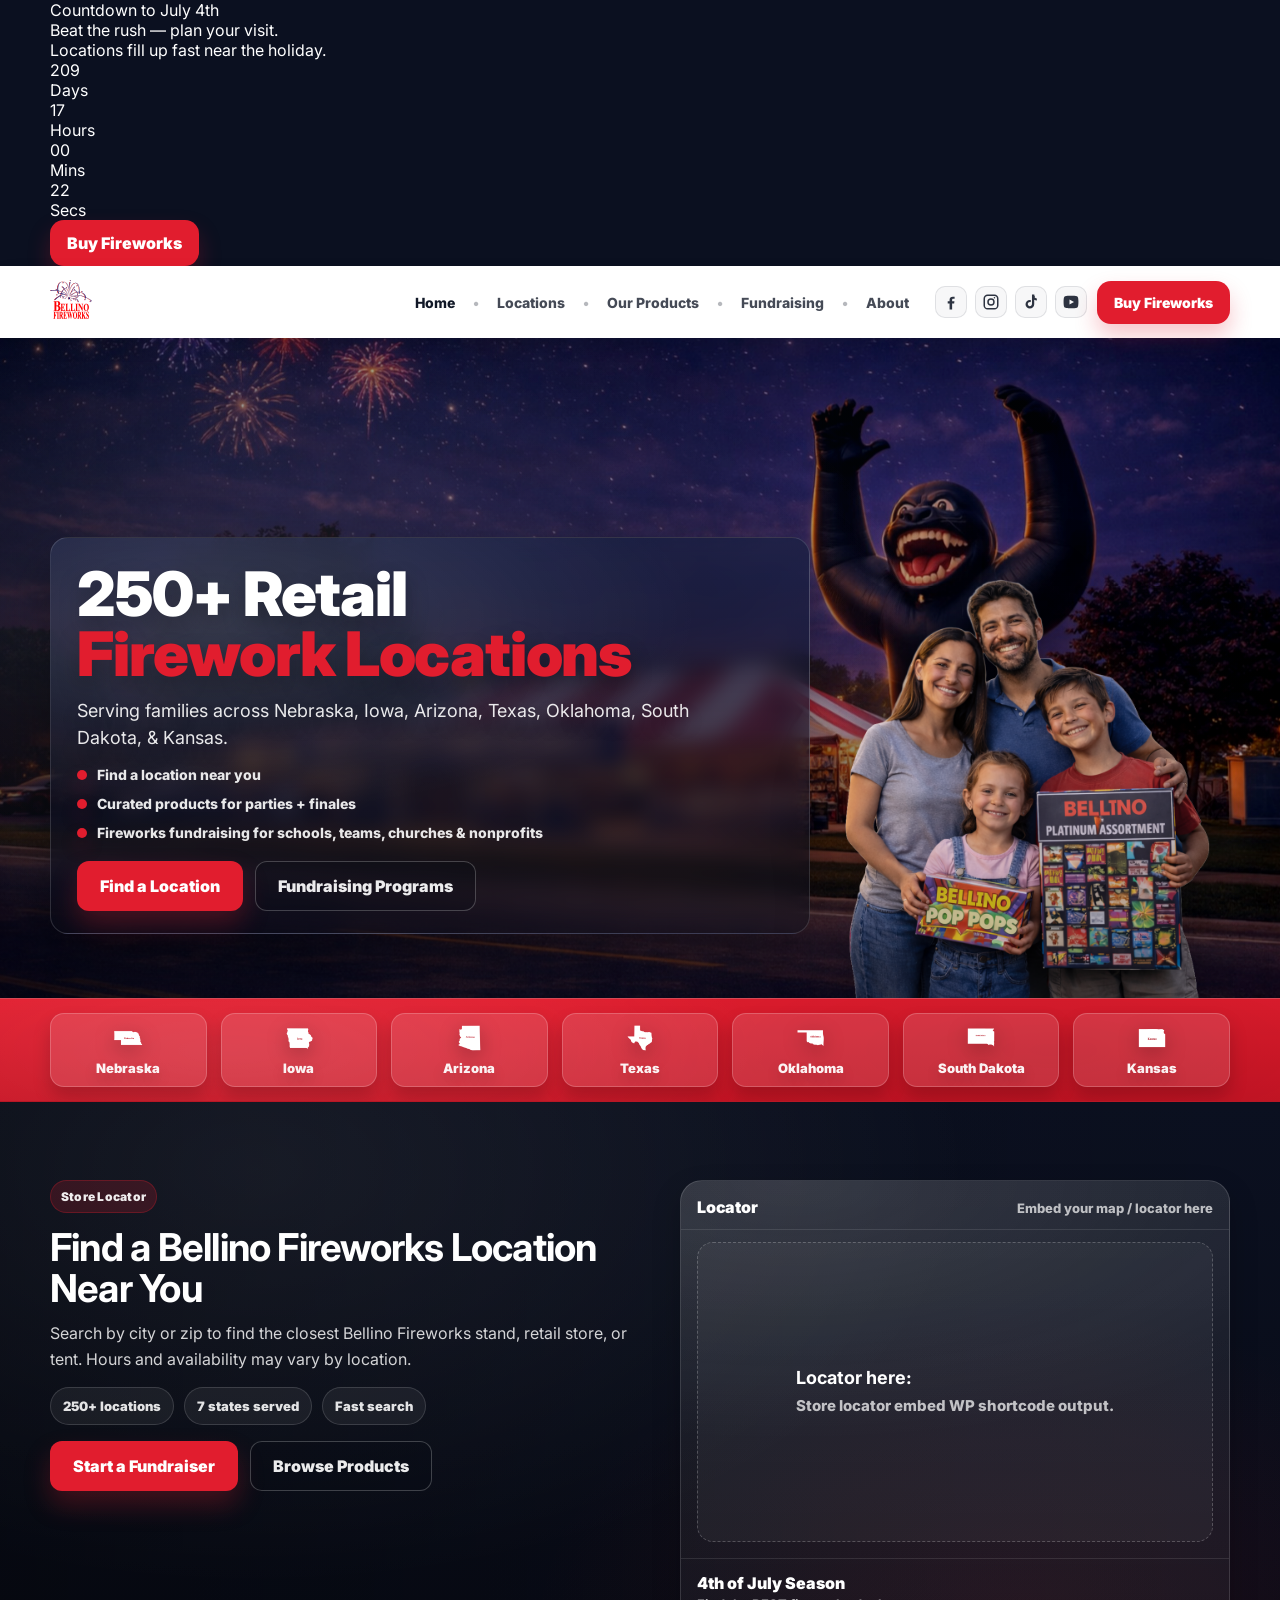
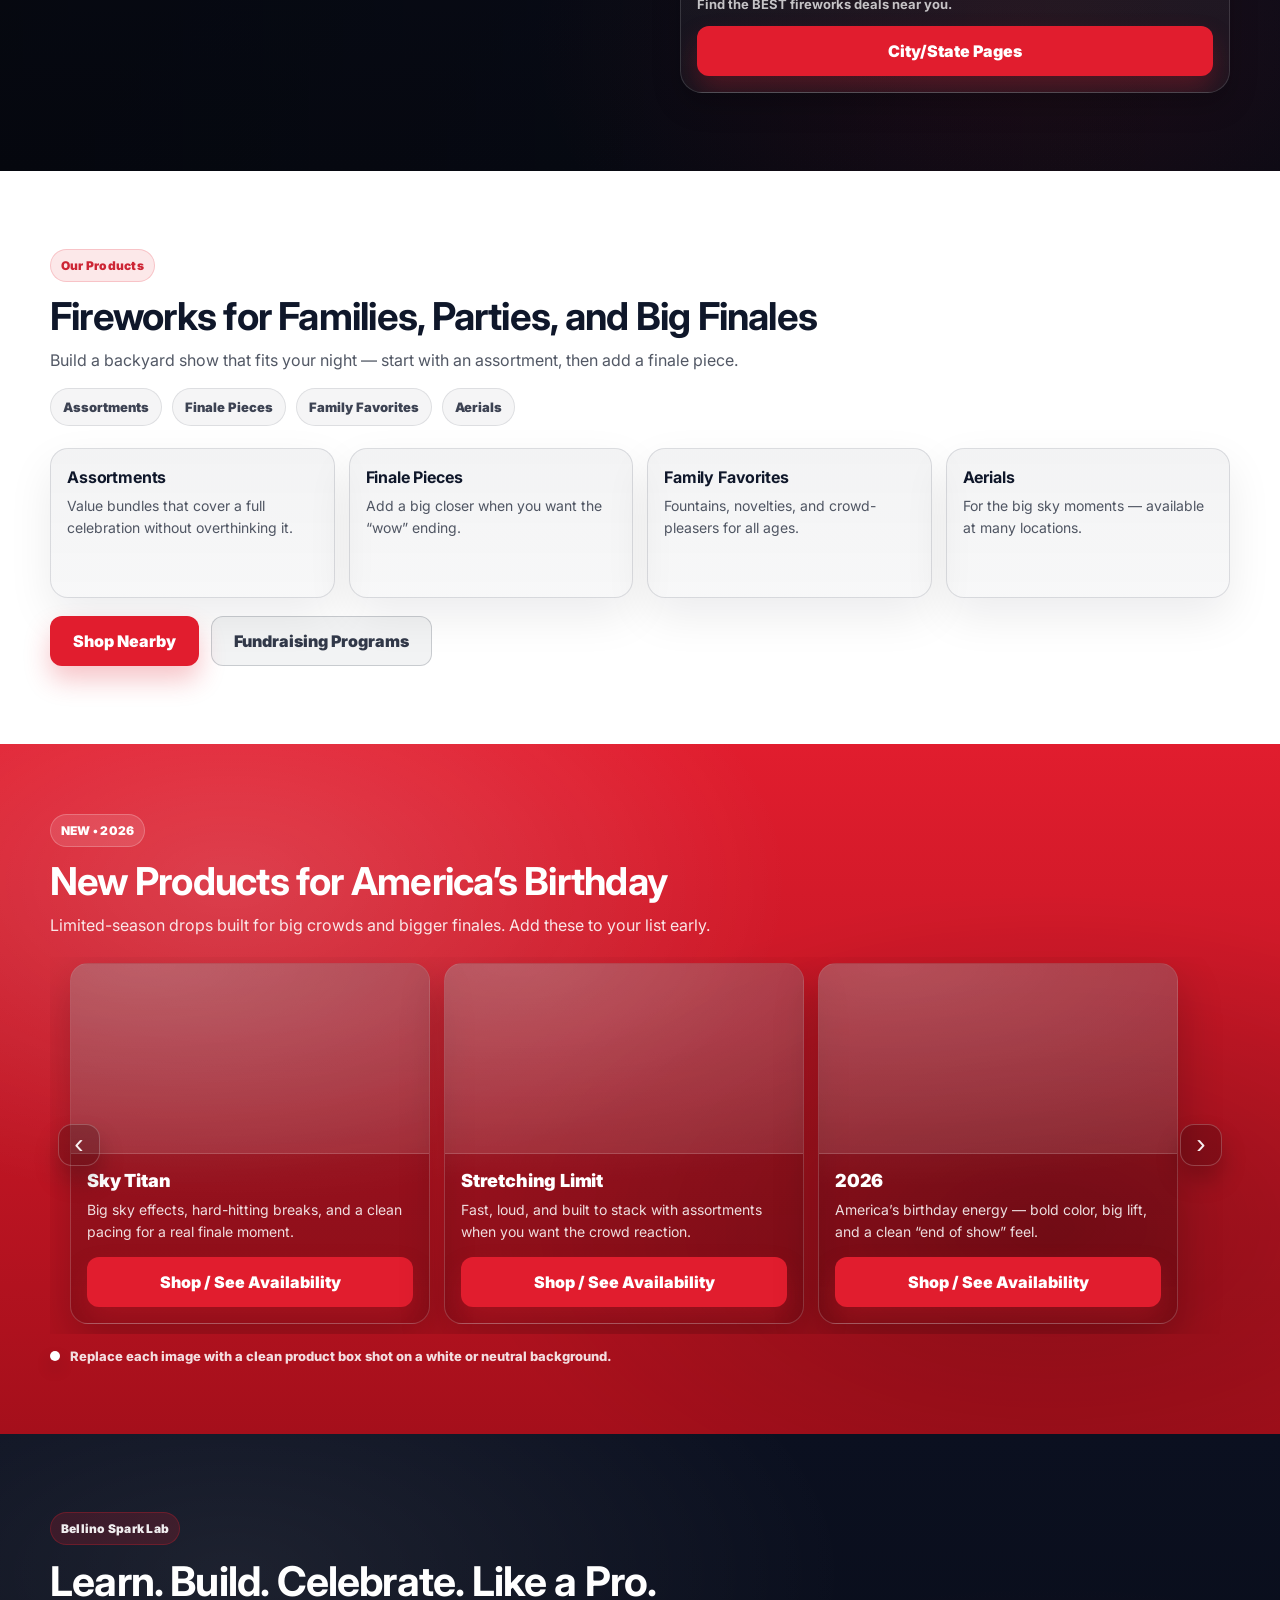
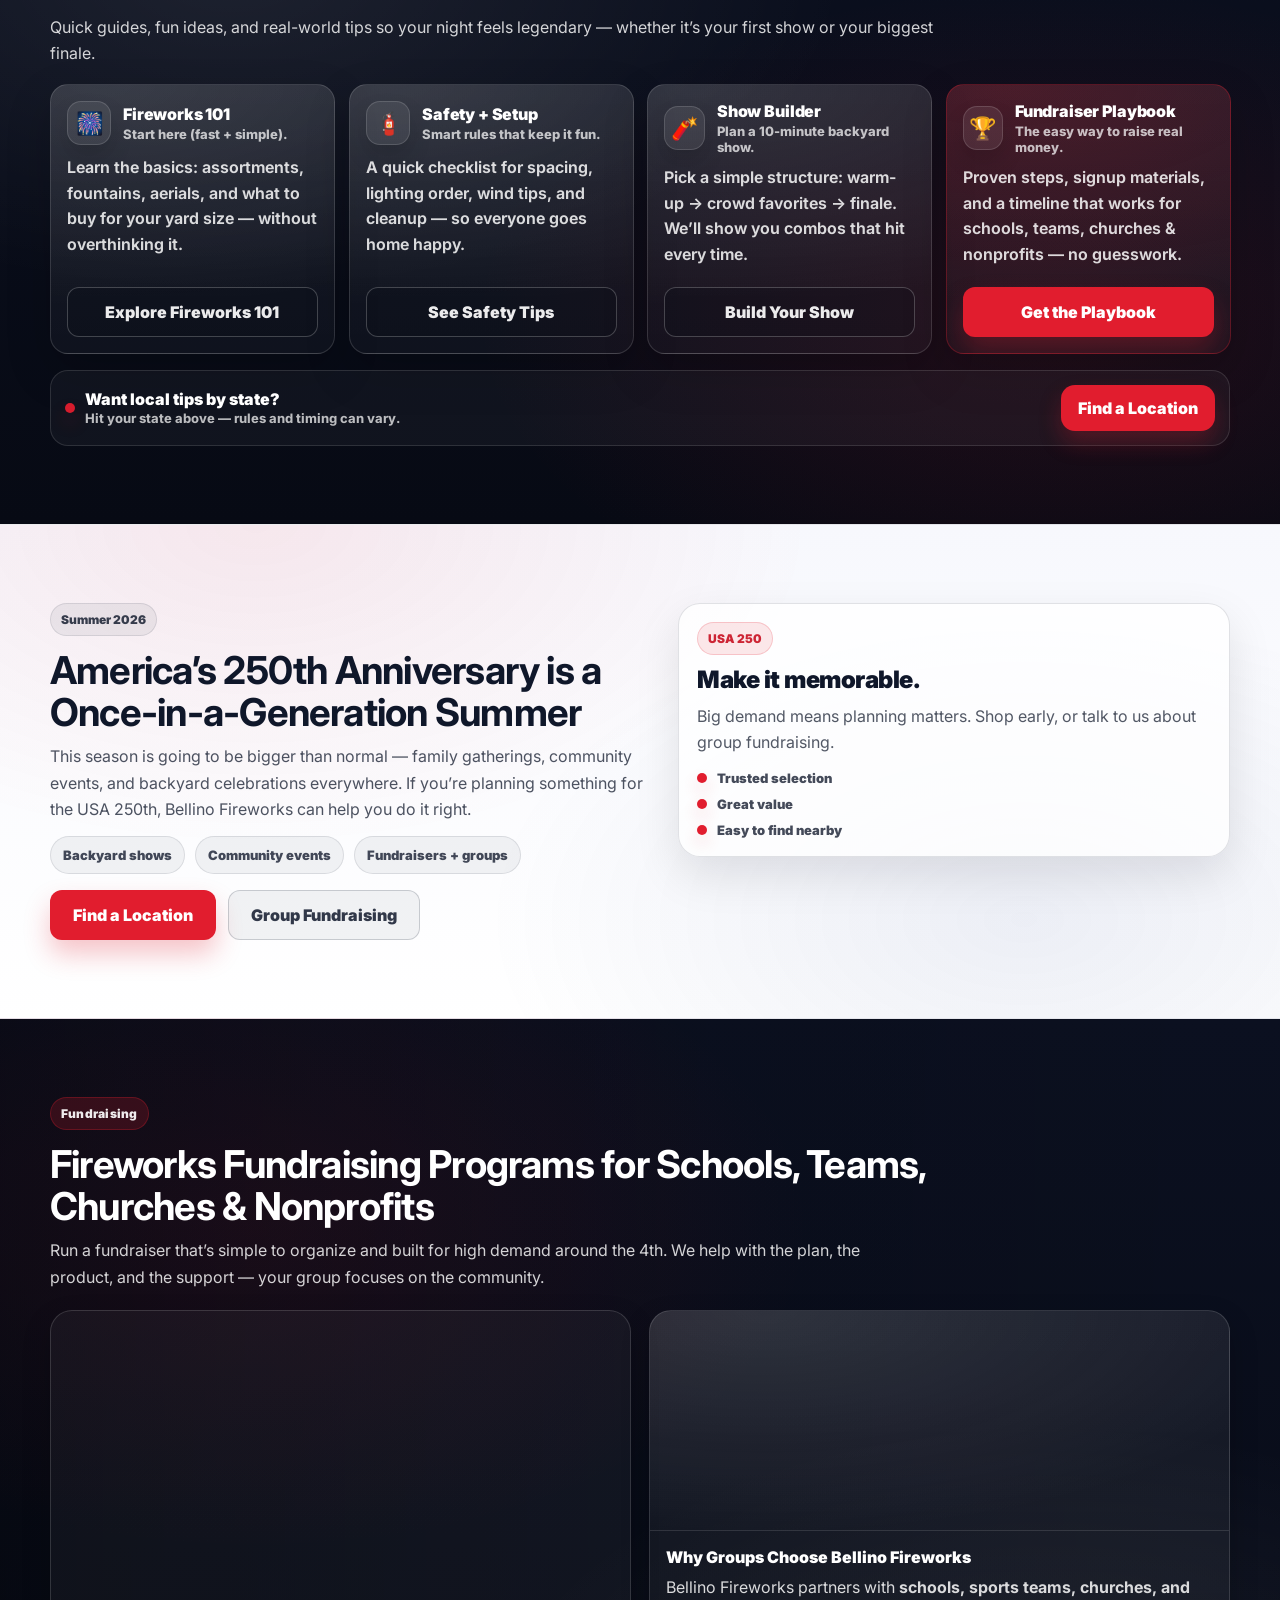
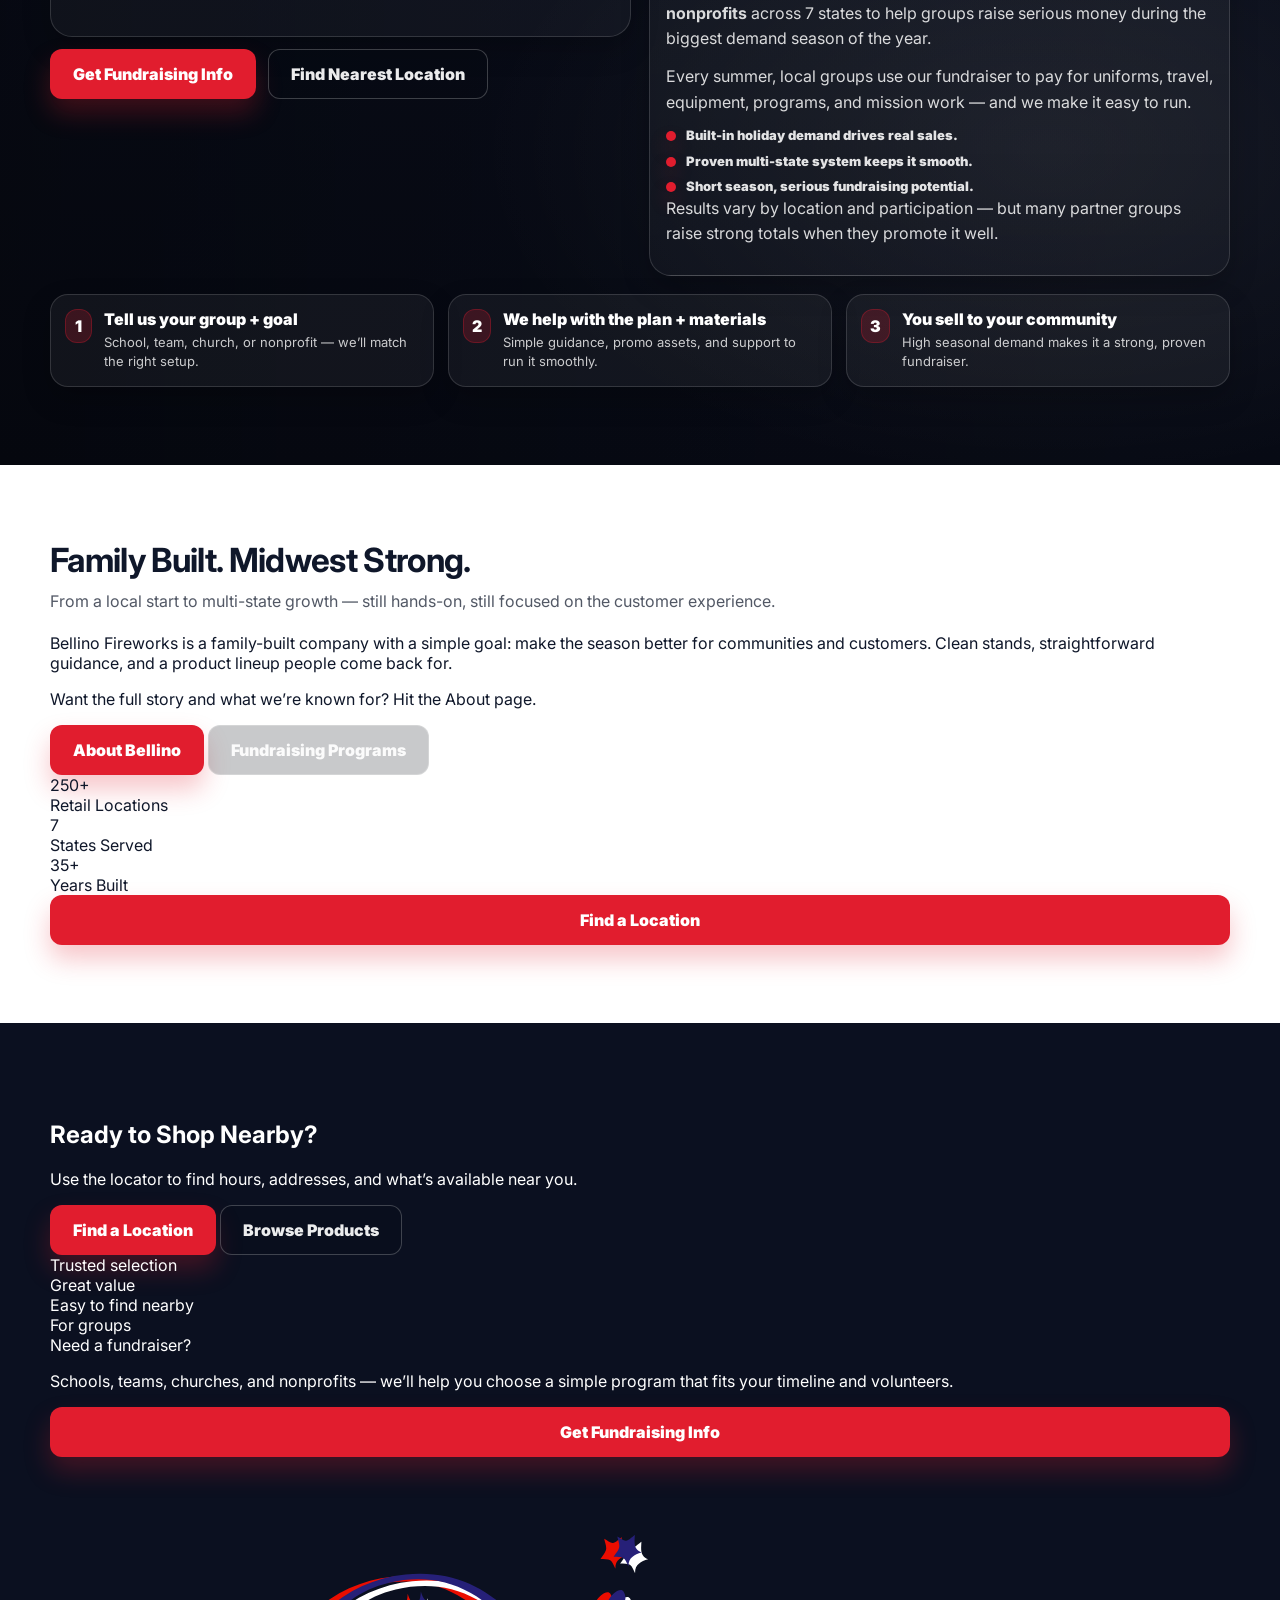
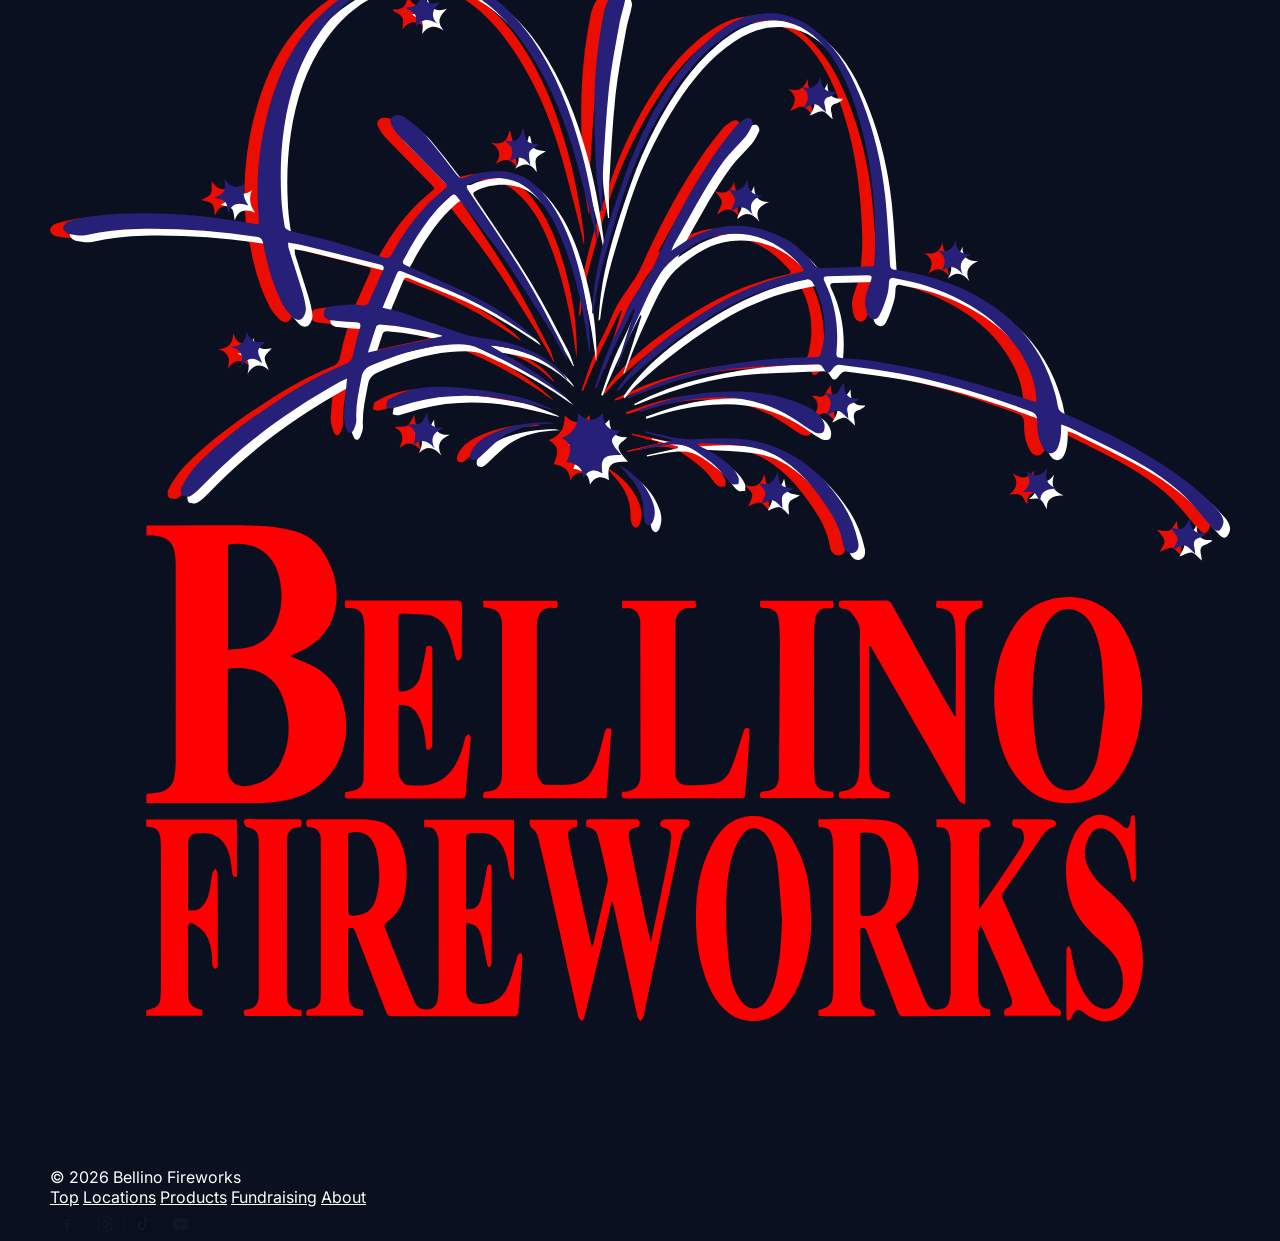
==== commit 22f025e5: "Update index.html" ====
--- a/index.html
+++ b/index.html
@@ -158,7 +158,7 @@
     <section class="states" aria-label="States we serve">
       <div class="wrap states-row">
         <a class="state state-link" href="/fireworks-nebraska/" aria-label="Fireworks in Nebraska">
-          <img src="images/nebraska.png" alt="Nebraska"><div>Nebraska</div>
+          <img src="images/Nebraska.png" alt="Nebraska"><div>Nebraska</div>
         </a>
         <a class="state state-link" href="/fireworks-iowa/" aria-label="Fireworks in Iowa">
           <img src="images/Iowa-1.png" alt="Iowa"><div>Iowa</div>
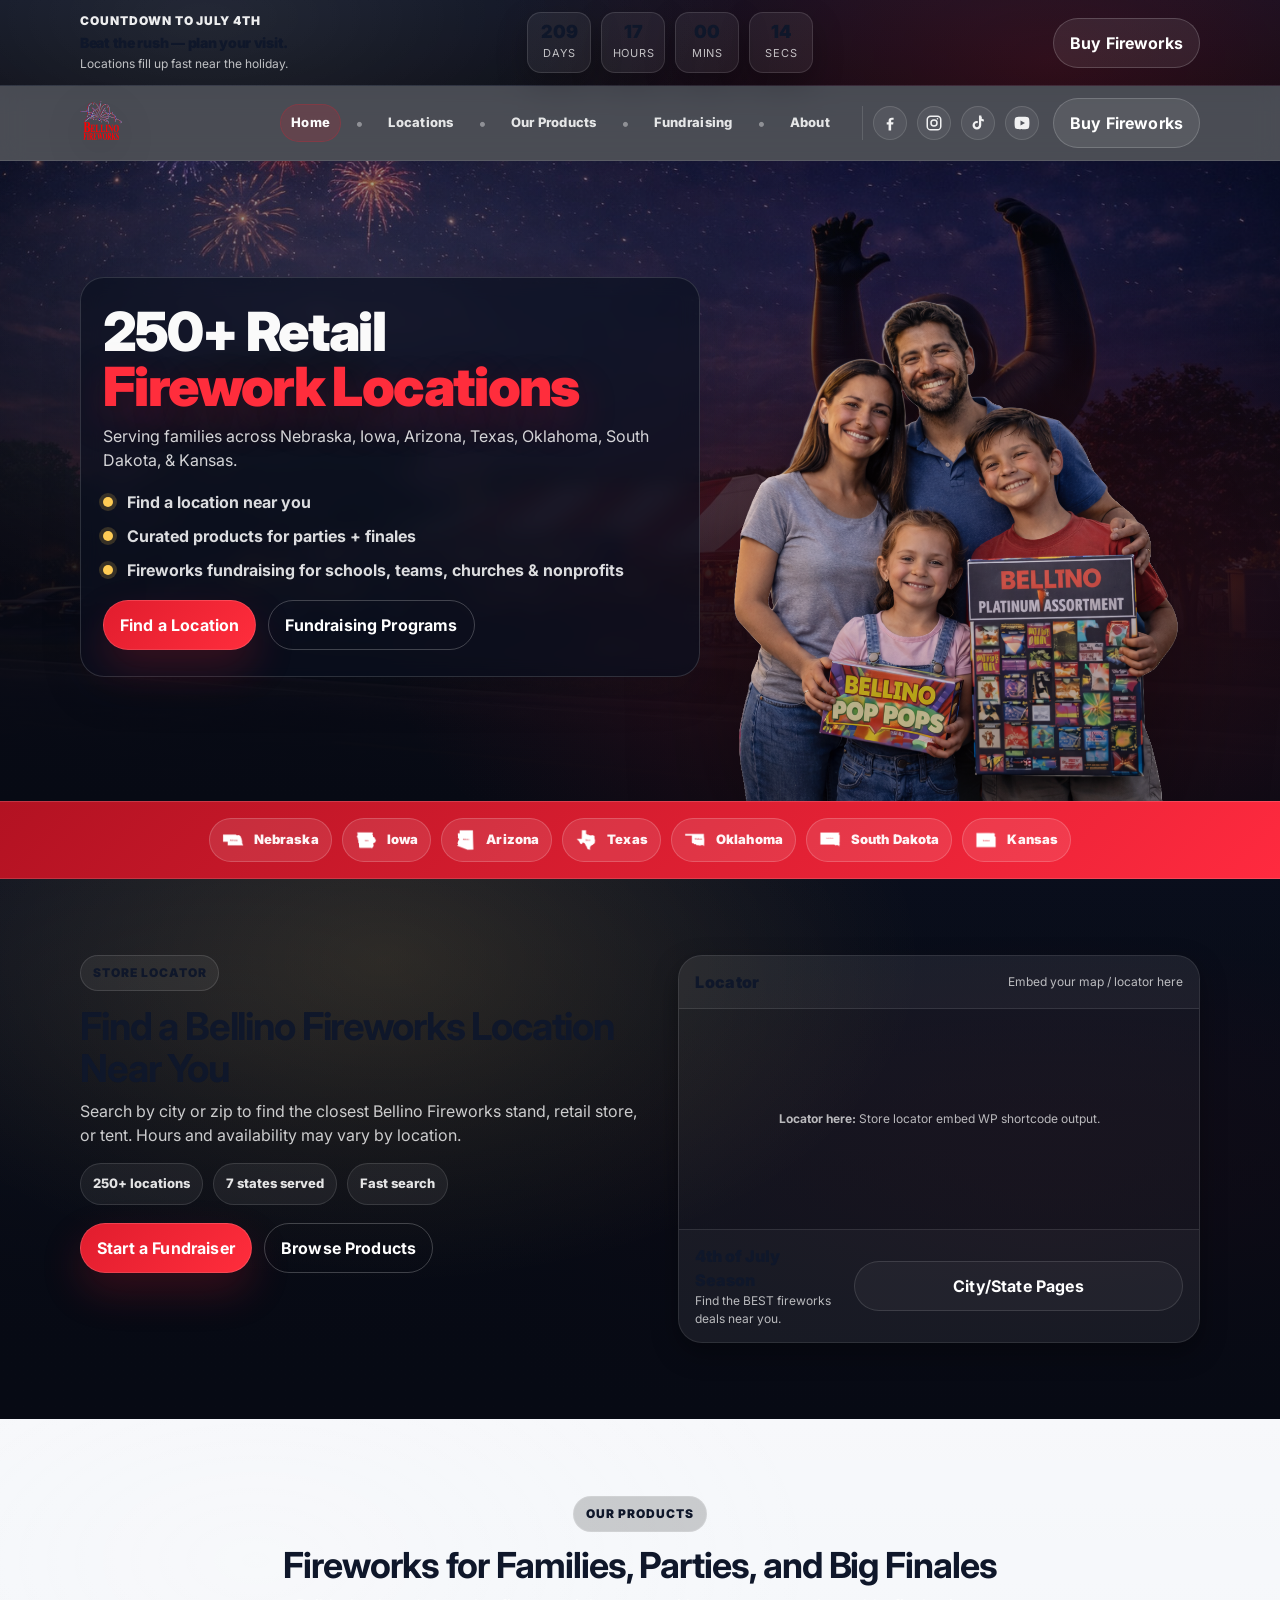
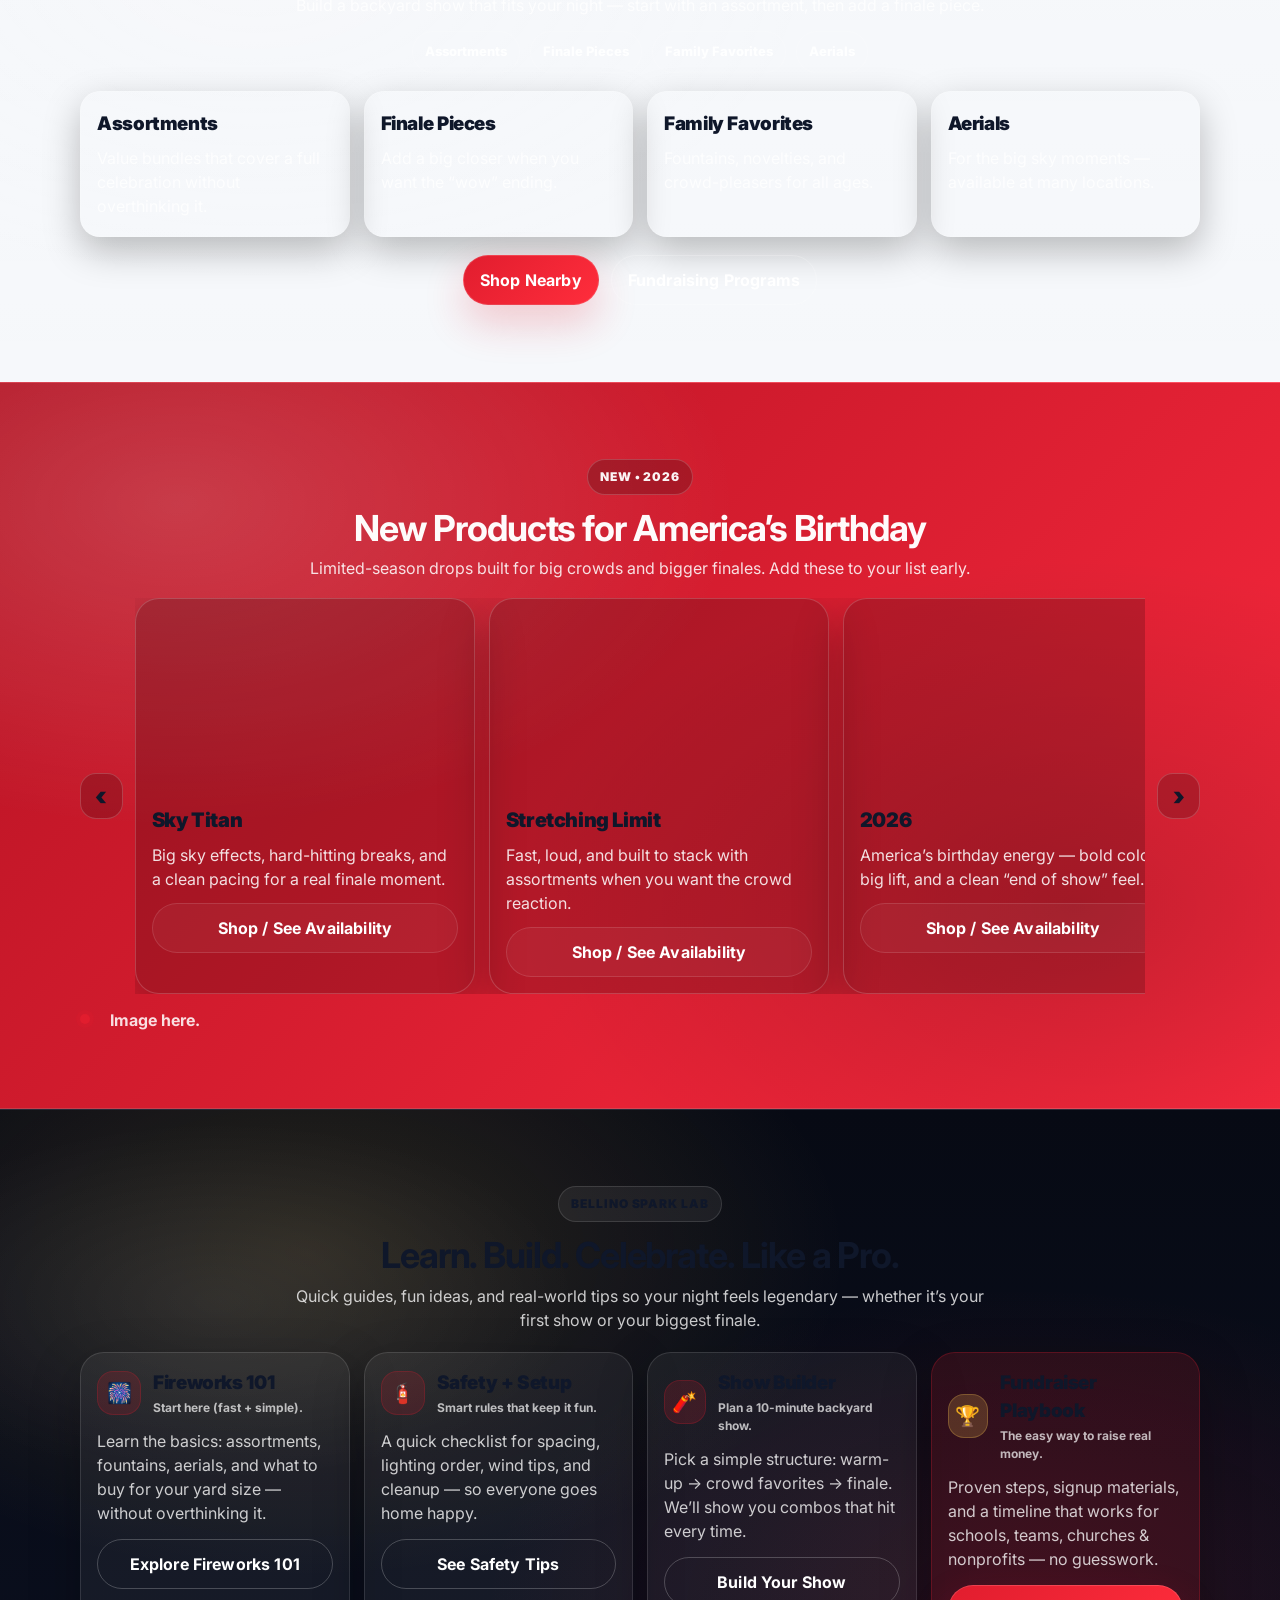
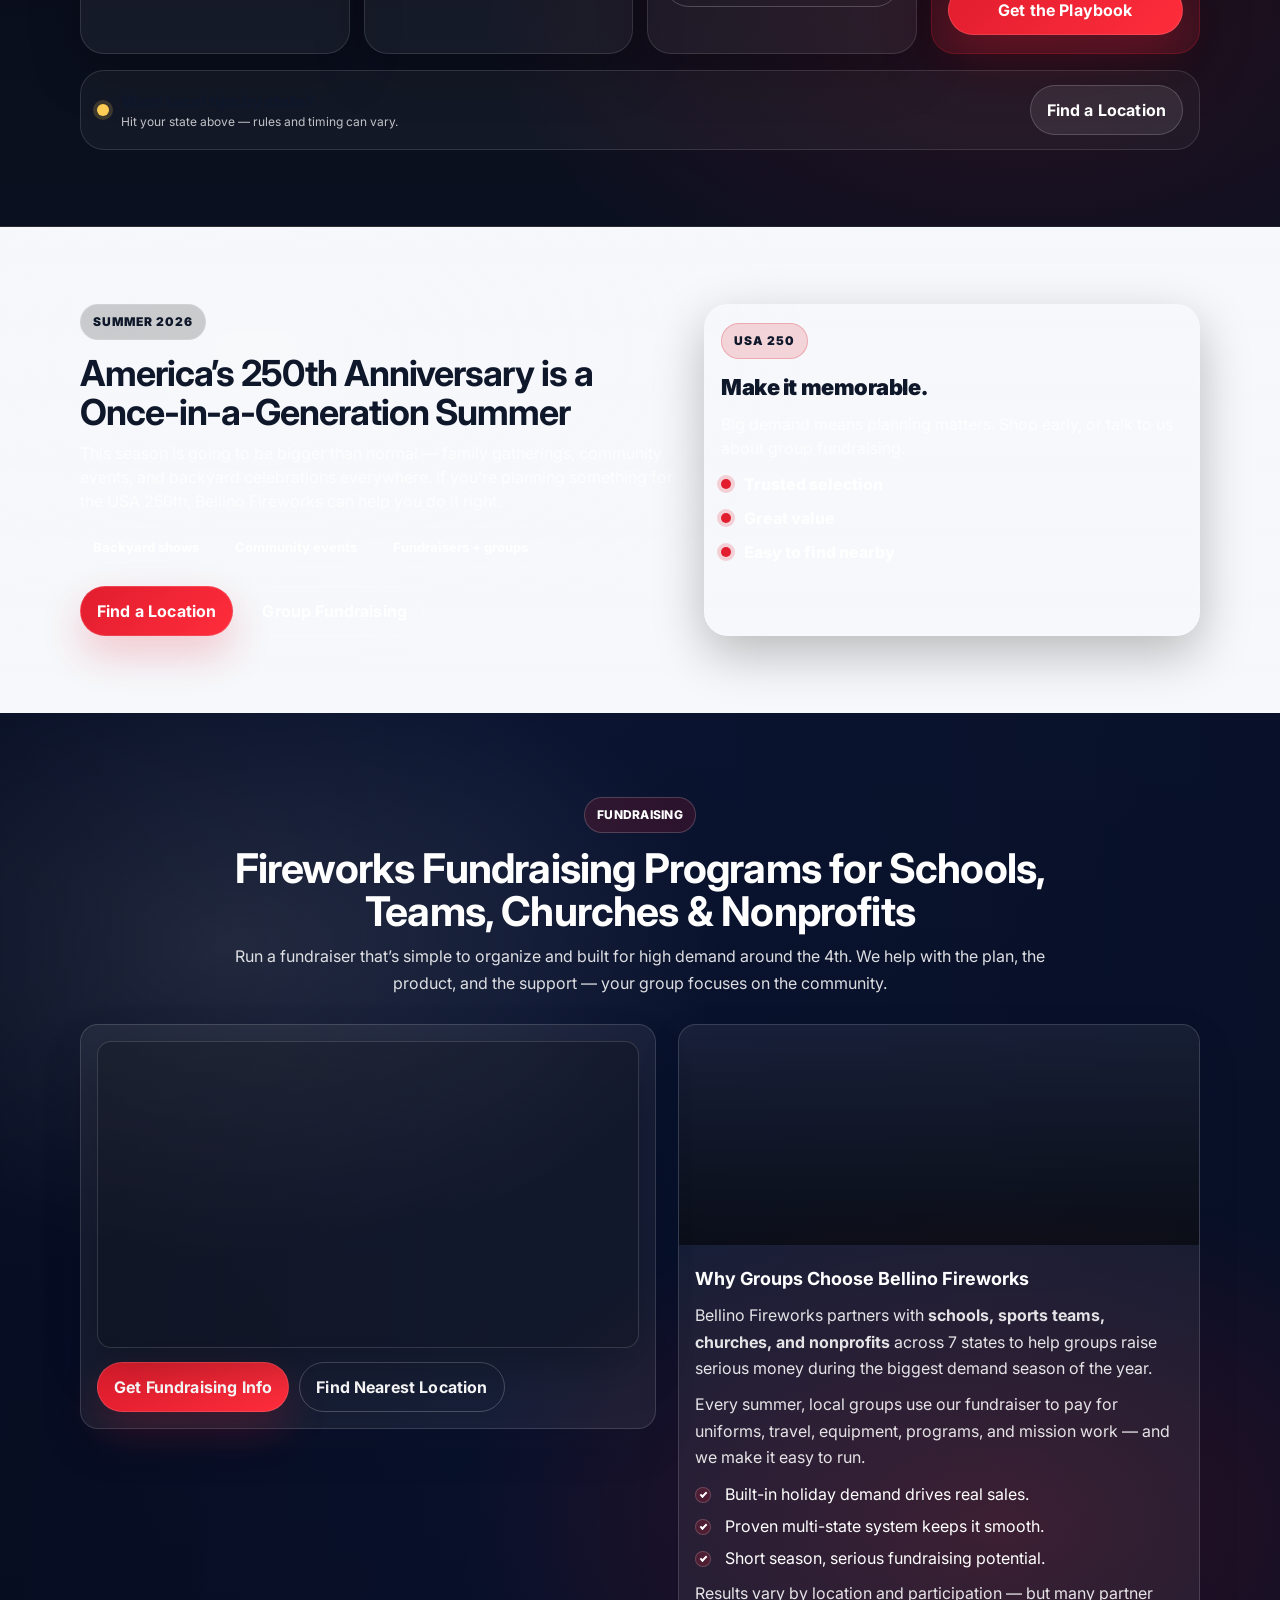
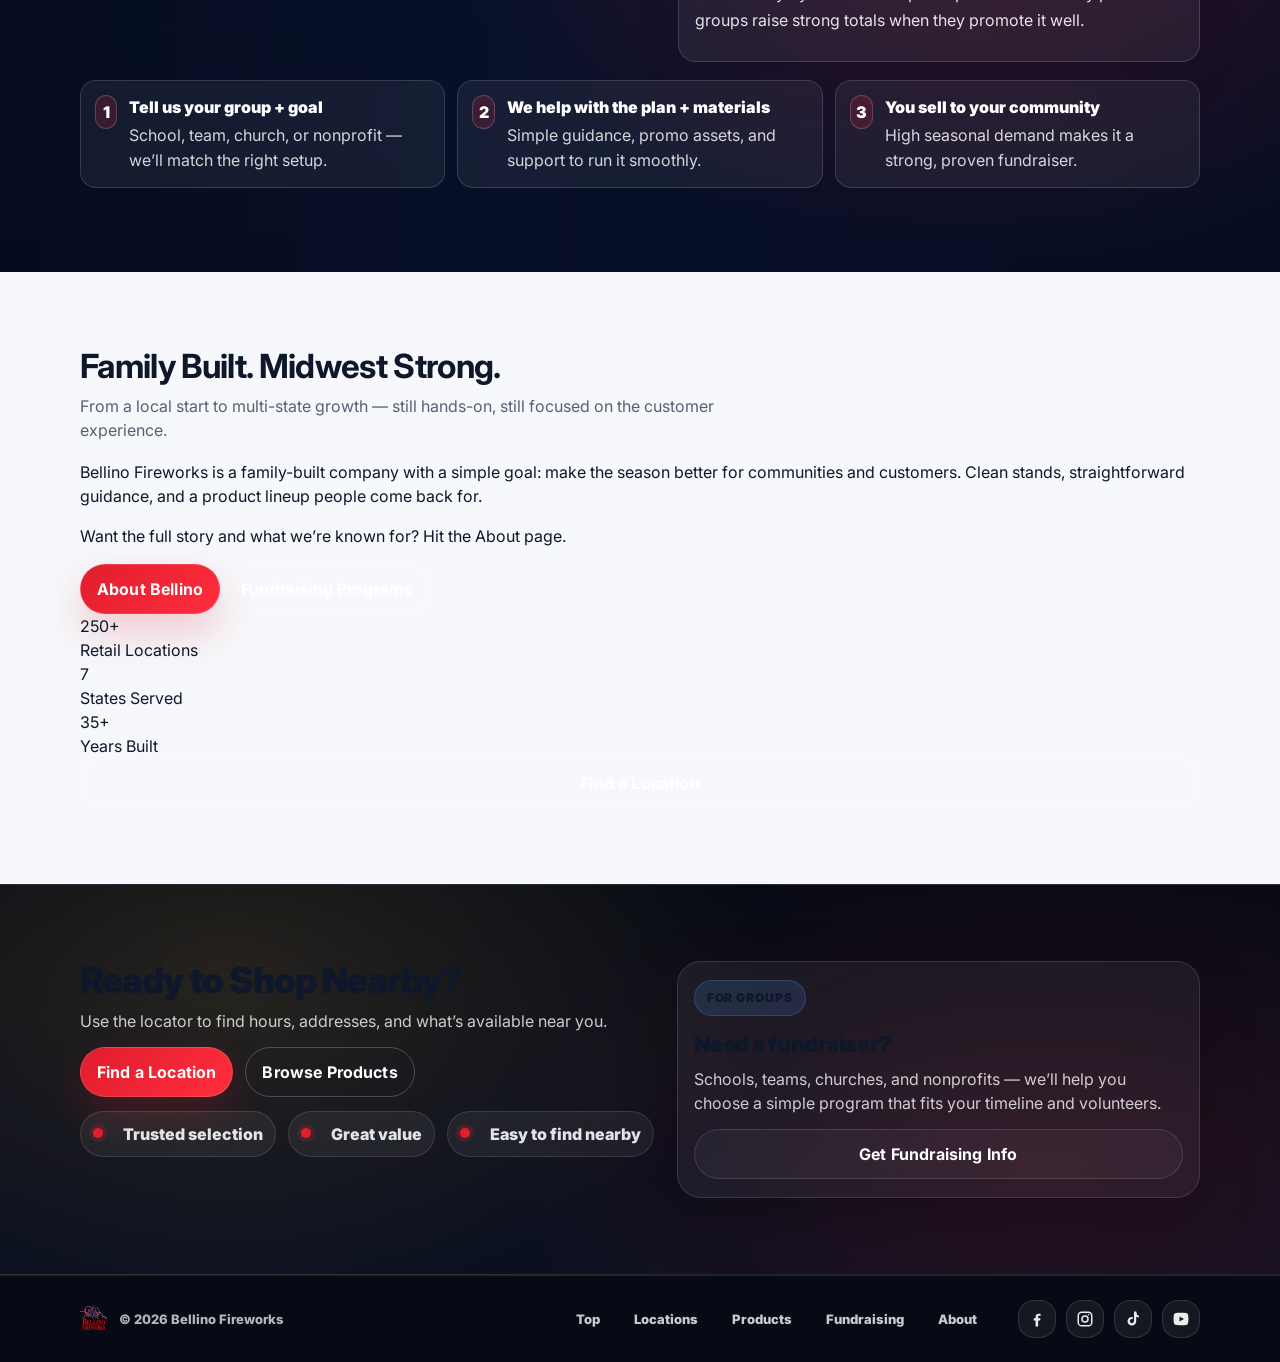
==== commit 91187f21: "Update index.html" ====
--- a/index.html
+++ b/index.html
@@ -338,7 +338,7 @@
 
         <div class="newprod-footnote">
           <span class="dot-bullet"></span>
-          Replace each image with a clean product box shot on a white or neutral background.
+          Image here.
         </div>
       </div>
     </section>
--- a/styles.css
+++ b/styles.css
@@ -1,590 +1,554 @@
+/* =========================================================
+   styles.css (FULL) — PART 1/3
+   Sitewide: index + about + fundraising + locations + arizona
+========================================================= */
+
+/* =========================
+   CSS RESET / BASE
+========================= */
+*,
+*::before,
+*::after{ box-sizing:border-box; }
+
+html, body{ height:100%; }
+html{ scroll-behavior:smooth; }
+
+body{
+  margin:0;
+  font-family: Inter, system-ui, -apple-system, Segoe UI, Roboto, Arial, sans-serif;
+  line-height:1.5;
+  color: var(--ink);
+  background: var(--bg);
+  overflow-x:hidden;
+}
+
+img{ max-width:100%; display:block; }
+a{ color:inherit; text-decoration:none; }
+button{ font:inherit; color:inherit; }
+input, select, textarea{ font:inherit; color:inherit; }
+::selection{ background: rgba(225,29,46,.35); }
+
+/* =========================
+   THEME TOKENS
+========================= */
 :root{
-  --wrap: 1180px;
-
   --bg: #070a14;
-  --bg2: #0b1020;
-
-  --white: #ffffff;
-  --ink: #0f172a;
-
-  --muted: rgba(255,255,255,.86);
-  --muted2: rgba(255,255,255,.72);
-
-  --stroke: rgba(255,255,255,.12);
-  --stroke-dark: rgba(15,23,42,.12);
-
-  --red: #e11d2e;
-  --red2: #c91525;
-  --red3: #a50f1b;
-
-  --shadow: 0 18px 45px rgba(0,0,0,.35);
-  --shadow-soft: 0 12px 28px rgba(0,0,0,.22);
+  --bg2:#0b1020;
+  --panel:#0f1730;
+  --panel2:#0b1226;
+  --card:#0f1933;
+  --card2:#0a0f1f;
+
+  --white:#ffffff;
+  --muted:#b9c1d7;
+  --muted2:#93a0c2;
+  --ink:#eaf0ff;
+
+  --line: rgba(255,255,255,.12);
+  --line2: rgba(255,255,255,.08);
+
+  --red:#e11d2e;
+  --red2:#ff3347;
+  --gold:#ffcc55;
+  --blue:#4da3ff;
+
+  --shadow: 0 18px 60px rgba(0,0,0,.45);
+  --shadow2: 0 10px 26px rgba(0,0,0,.35);
 
   --r12: 12px;
   --r16: 16px;
-  --r18: 18px;
-  --r22: 22px;
-}
-
-*{ box-sizing:border-box; }
-html,body{ margin:0; padding:0; }
-html{ scroll-behavior:smooth; }
-
-body{
-  font-family: "Inter", system-ui, -apple-system, Segoe UI, Roboto, Arial, sans-serif;
-  background: var(--bg2);
-  color: var(--white);
-}
-
+  --r20: 20px;
+  --r24: 24px;
+
+  --wrap: 1120px;
+}
+
+/* =========================
+   LAYOUT HELPERS
+========================= */
 .wrap{
-  width: min(var(--wrap), calc(100% - 32px));
-  margin: 0 auto;
-}
-
-a{ color: inherit; }
+  width:min(var(--wrap), calc(100% - 40px));
+  margin:0 auto;
+}
+
+.section{
+  position:relative;
+  padding: 76px 0;
+}
+
+.section-light{
+  background: linear-gradient(180deg, rgba(255,255,255,.06), rgba(255,255,255,.03));
+}
+
+.section-head{ margin-bottom: 18px; }
+
+.section-title{
+  margin:0 0 10px;
+  font-size: clamp(26px, 2.6vw, 36px);
+  line-height:1.1;
+  letter-spacing:-0.02em;
+}
+
+.section-sub{
+  margin:0;
+  color: var(--muted);
+  max-width: 70ch;
+}
+
+.dot-bullet{
+  display:inline-block;
+  width:10px; height:10px;
+  border-radius:99px;
+  background: var(--red);
+  box-shadow: 0 0 0 4px rgba(225,29,46,.18);
+  margin-right:10px;
+  translate: 0 -1px;
+}
 
 /* =========================
-   Buttons
+   BUTTON SYSTEM
 ========================= */
 .btn{
   display:inline-flex;
   align-items:center;
   justify-content:center;
   gap:10px;
-  text-decoration:none;
+  padding: 12px 16px;
+  border-radius: 999px;
+  border: 1px solid rgba(255,255,255,.12);
+  background: rgba(255,255,255,.04);
+  color: var(--white);
+  font-weight: 700;
+  letter-spacing: .01em;
+  cursor:pointer;
+  transition: transform .15s ease, background .15s ease, border-color .15s ease, box-shadow .15s ease;
+  user-select:none;
+  -webkit-tap-highlight-color: transparent;
+}
+.btn:hover{
+  transform: translateY(-1px);
+  background: rgba(255,255,255,.08);
+  border-color: rgba(255,255,255,.18);
+  box-shadow: 0 14px 30px rgba(0,0,0,.28);
+}
+.btn:active{ transform: translateY(0px) scale(.99); }
+
+.btn-cta{
+  background: linear-gradient(135deg, var(--red), var(--red2));
+  border-color: rgba(255,255,255,.14);
+  box-shadow: 0 18px 40px rgba(225,29,46,.22);
+}
+.btn-cta:hover{
+  background: linear-gradient(135deg, #ff2a3f, #ff4b5a);
+  box-shadow: 0 22px 44px rgba(225,29,46,.28);
+}
+.btn-outline{
+  background: transparent;
+  border-color: rgba(255,255,255,.22);
+}
+.btn-buy{
+  background: rgba(255,255,255,.08);
+  border-color: rgba(255,255,255,.18);
+}
+.btn-buywide{
+  width:100%;
+  justify-content:center;
+  padding: 12px 16px;
+}
+
+/* =========================
+   JULY COUNTDOWN (SITEWIDE)
+========================= */
+.july-countdown{
+  position: relative;
+  background:
+    radial-gradient(900px 420px at 16% 20%, rgba(255,255,255,.10), transparent 60%),
+    radial-gradient(900px 520px at 82% 70%, rgba(225,29,46,.18), transparent 62%),
+    linear-gradient(180deg, #0b1020 0%, #070a14 100%);
+  border-bottom: 1px solid rgba(255,255,255,.10);
+}
+.july-row{
+  display:flex;
+  align-items:center;
+  justify-content:space-between;
+  gap:18px;
+  padding: 12px 0;
+}
+.july-left{ display:flex; flex-direction:column; gap:2px; }
+.july-badge{
+  display:inline-flex;
+  align-items:center;
+  gap:10px;
   font-weight:900;
-  border-radius: 12px;
-  padding: 12px 18px;
-  border: 1px solid transparent;
-  cursor:pointer;
-  transition: transform .12s ease, filter .12s ease, background .12s ease, border-color .12s ease;
-  white-space:nowrap;
-}
-.btn:active{ transform: translateY(1px); }
-.btn:hover{ filter: brightness(1.06); }
-
-.btn-buy{
-  background: var(--red);
-  color:#fff;
+  font-size: 12px;
+  letter-spacing:.08em;
+  text-transform:uppercase;
+  color: rgba(255,255,255,.92);
+}
+.july-title{
+  font-weight: 900;
+  letter-spacing:-.02em;
+  font-size: 14px;
+}
+.july-sub{
+  color: rgba(255,255,255,.72);
+  font-size: 12px;
+}
+
+.july-right{
+  display:flex;
+  align-items:center;
+  gap:10px;
+}
+.july-box{
+  min-width: 64px;
+  padding: 10px 10px;
   border-radius: 14px;
-  padding: 12px 16px;
-  box-shadow: 0 12px 22px rgba(225,29,46,.25);
-}
-.btn-buy:hover{ background: var(--red2); }
-
-.btn-cta{
-  background: var(--red);
-  color:#fff;
-  padding: 14px 22px;
-  border-radius: 12px;
-  box-shadow: 0 14px 26px rgba(225,29,46,.26);
-}
-.btn-cta:hover{ background: var(--red2); }
-
-.btn-outline{
-  background: rgba(8,10,20,.22);
-  color: rgba(255,255,255,.92);
-  border-color: rgba(255,255,255,.22);
-  padding: 14px 22px;
-  border-radius: 12px;
-  border: 1px solid rgba(255,255,255,.22);
-}
-.btn-outline:hover{
-  background: rgba(255,255,255,.07);
-  border-color: rgba(255,255,255,.32);
-}
-
-.btn-buywide{
-  width: 100%;
-  background: var(--red);
-  color:#fff;
-  padding: 14px 16px;
-  border-radius: 12px;
-  box-shadow: 0 14px 26px rgba(225,29,46,.26);
-}
-.btn-buywide:hover{ background: var(--red2); }
+  background: rgba(255,255,255,.06);
+  border: 1px solid rgba(255,255,255,.12);
+  box-shadow: 0 12px 30px rgba(0,0,0,.25);
+  text-align:center;
+}
+.july-num{
+  font-weight: 900;
+  font-size: 18px;
+  line-height:1;
+}
+.july-lbl{
+  margin-top:4px;
+  font-size: 11px;
+  color: rgba(255,255,255,.72);
+  text-transform:uppercase;
+  letter-spacing:.07em;
+}
+.july-cta{ display:flex; align-items:center; }
+
+.july-countdown.is-urgent .july-box{
+  border-color: rgba(255,204,85,.40);
+  box-shadow: 0 18px 44px rgba(255,204,85,.14);
+}
+@media (max-width: 860px){
+  .july-row{
+    flex-direction:column;
+    align-items:flex-start;
+    padding: 14px 0;
+  }
+  .july-right{ flex-wrap:wrap; }
+  .july-box{ min-width: 70px; }
+}
 
 /* =========================
-   Header
+   HEADER / NAV (SITEWIDE)
 ========================= */
 .header{
   position: sticky;
-  top:0;
-  z-index: 60;
-  background: #ffffff;
-  color: #111827;
-  box-shadow: 0 8px 18px rgba(0,0,0,.08);
-}
-
+  top: 0;
+  z-index: 50;
+  background: rgba(7,10,20,.72);
+  backdrop-filter: blur(12px);
+  border-bottom: 1px solid rgba(255,255,255,.10);
+}
 .header-row{
   display:flex;
   align-items:center;
   justify-content:space-between;
-  gap:18px;
-  padding: 14px 0;
-}
-
+  gap: 16px;
+  padding: 12px 0;
+}
+.logo{
+  display:flex;
+  align-items:center;
+  gap: 10px;
+}
 .logo img{
   height: 44px;
   width:auto;
-  display:block;
-}
-
-/* Desktop nav */
+  filter: drop-shadow(0 10px 18px rgba(0,0,0,.28));
+}
+
 .nav{
   display:flex;
   align-items:center;
-  gap:10px;
-  font-weight:800;
-  font-size:14px;
-}
-
+  gap: 14px;
+}
 .nav-link{
-  color:#111827;
-  text-decoration:none;
-  opacity:.78;
-  padding: 8px 8px;
-  border-radius: 10px;
-  transition: opacity .12s ease, background .12s ease;
+  font-weight: 800;
+  font-size: 13px;
+  letter-spacing: .02em;
+  color: rgba(255,255,255,.86);
+  padding: 8px 10px;
+  border-radius: 999px;
+  transition: background .15s ease, color .15s ease;
 }
 .nav-link:hover{
-  opacity: 1;
-  background: rgba(17,24,39,.06);
-}
-.nav-link.is-active{ opacity: 1; }
+  background: rgba(255,255,255,.06);
+  color: rgba(255,255,255,.98);
+}
+.nav-link.is-active{
+  background: rgba(225,29,46,.16);
+  color: rgba(255,255,255,.98);
+  border: 1px solid rgba(225,29,46,.24);
+}
 
 .dot{
-  opacity:.30;
-  user-select:none;
-}
-
-/* Mobile toggle */
-.nav-toggle{
-  display:none;
-  width:44px;
-  height:44px;
-  border-radius:12px;
-  border:1px solid rgba(0,0,0,.10);
-  background:#fff;
-  align-items:center;
-  justify-content:center;
-  gap:5px;
-  padding:0;
-}
-.nav-toggle span{
-  display:block;
-  width:18px;
-  height:2px;
-  background:#0f172a;
-  border-radius:10px;
-}
-
-/* Social icons */
+  opacity:.55;
+  color: rgba(255,255,255,.70);
+}
+
+.nav-social{
+  display:flex;
+  align-items:center;
+  gap: 10px;
+  margin-left: 8px;
+  padding-left: 10px;
+  border-left: 1px solid rgba(255,255,255,.12);
+}
 .icon-link{
   display:inline-flex;
-  align-items:center;
-  justify-content:center;
   width: 34px;
   height: 34px;
-  border-radius: 10px;
-  border: 1px solid rgba(15,23,42,.10);
-  background: rgba(15,23,42,.03);
-  transition: transform .12s ease, background .12s ease, border-color .12s ease;
-  text-decoration:none;
+  border-radius: 999px;
+  align-items:center;
+  justify-content:center;
+  background: rgba(255,255,255,.06);
+  border: 1px solid rgba(255,255,255,.12);
+  transition: transform .15s ease, background .15s ease, border-color .15s ease;
+}
+.icon-link:hover{
+  transform: translateY(-1px);
+  background: rgba(255,255,255,.10);
+  border-color: rgba(255,255,255,.20);
 }
 .icon-link svg{
   width: 18px;
   height: 18px;
-  fill: currentColor;
-  color: rgba(17,24,39,.88);
-}
-.icon-link:hover{
-  transform: translateY(-1px);
-  background: rgba(15,23,42,.06);
-  border-color: rgba(15,23,42,.16);
-}
-
-.nav-social{
-  display:flex;
-  align-items:center;
-  gap:8px;
-  margin-left: 8px;
-}
-.nav-social .icon-link{
-  width: 32px;
-  height: 32px;
-  border-radius: 10px;
-}
-
-/* ✅ Mobile dropdown nav */
-@media (max-width: 900px){
-  .header-row{ position: relative; }
-
+  fill: rgba(255,255,255,.92);
+}
+
+.nav-toggle{
+  display:none;
+  width: 44px;
+  height: 44px;
+  border-radius: 14px;
+  background: rgba(255,255,255,.06);
+  border: 1px solid rgba(255,255,255,.12);
+  align-items:center;
+  justify-content:center;
+  flex-direction:column;
+  gap:5px;
+  cursor:pointer;
+}
+.nav-toggle span{
+  width: 18px;
+  height: 2px;
+  background: rgba(255,255,255,.92);
+  border-radius: 99px;
+}
+
+@media (max-width: 980px){
+  .nav-toggle{ display:flex; }
   .nav{
-    display:none;
-    position:absolute;
-    top: calc(100% + 10px);
+    position: absolute;
     left: 0;
     right: 0;
-
-    background: #ffffff;
-    color: #111827;
-    border: 1px solid rgba(0,0,0,.10);
-    border-radius: 16px;
-    padding: 12px;
-    box-shadow: 0 18px 45px rgba(0,0,0,.18);
-
-    flex-direction: column;
-    gap: 6px;
-    z-index: 80;
+    top: 100%;
+    display:none;
+    flex-direction:column;
+    align-items:flex-start;
+    gap: 8px;
+    background: rgba(7,10,20,.92);
+    border-bottom: 1px solid rgba(255,255,255,.10);
+    padding: 12px 20px 18px;
   }
   .nav.is-open{ display:flex; }
-
-  .dot{ display:none; }
-
-  .nav-link{
-    padding: 10px 12px;
-    border-radius: 12px;
-    opacity:.92;
-  }
-  .nav-link:hover{
-    opacity: 1;
-    background: rgba(17,24,39,.06);
-  }
-
   .nav-social{
     margin-left: 0;
-    margin-top: 8px;
+    padding-left: 0;
+    border-left: none;
+    border-top: 1px solid rgba(255,255,255,.12);
+    padding-top: 10px;
+    width:100%;
   }
-
-  .nav-toggle{ display:flex; }
+  .header-row .btn.btn-buy{ display:none; }
 }
 
 /* =========================
-   HERO
+   HERO (INDEX + REUSE)
 ========================= */
 .hero{
-  position: relative;
-  min-height: 660px;
+  position:relative;
+  min-height: 640px;
+  display:flex;
+  align-items:stretch;
   overflow:hidden;
-  background: #0a0d1b;
-}
-@supports (overflow: clip){
-  .hero{ overflow: clip; }
-}
-
-.hero-bg{
+  padding: 70px 0 0;
+}
+
+.hero-bg{ position:absolute; inset:0; overflow:hidden; }
+.hero-slider{ position:absolute; inset:0; }
+
+.hero-slide{
   position:absolute;
   inset:0;
-  overflow:hidden;
-  transform: scale(1.02);
-}
-
-.hero-slider{
-  position:absolute;
-  inset:0;
-  display:flex;
-  width: 200%;
-  height: 100%;
-  transform: translateX(0%);
-  transition: transform 900ms ease-in-out;
-  will-change: transform;
-}
-
-.hero-slide{
-  width: 50%;
-  height: 100%;
-  background-size: cover;
-  background-position: center;
-  background-repeat: no-repeat;
-  filter: saturate(1.08) contrast(1.04);
-}
+  background-size:cover;
+  background-position:center;
+  opacity:0;
+  transform: scale(1.06);
+  transition: opacity 1.2s ease, transform 2.2s ease;
+}
+.hero-slide.is-active{ opacity:1; transform: scale(1.02); }
 
 .hero-shade{
   position:absolute;
   inset:0;
   background:
-    radial-gradient(1100px 520px at 18% 40%, rgba(255,255,255,.10), transparent 62%),
-    linear-gradient(90deg, rgba(3,8,22,.45) 0%, rgba(4,10,26,.26) 46%, rgba(7,18,44,.12) 72%, rgba(0,0,0,0) 100%),
-    linear-gradient(180deg, rgba(0,0,0,.08), rgba(0,0,0,.32));
-}
-
-.hero-inner{ position: relative; z-index: 2; }
+    radial-gradient(900px 520px at 25% 25%, rgba(255,255,255,.10), transparent 62%),
+    radial-gradient(900px 560px at 75% 70%, rgba(225,29,46,.18), transparent 65%),
+    linear-gradient(180deg, rgba(7,10,20,.35) 0%, rgba(7,10,20,.92) 72%, rgba(7,10,20,1) 100%);
+}
+
+.hero-inner{ position:relative; z-index:2; padding: 46px 0 60px; }
 
 .hero-grid{
   display:grid;
-  grid-template-columns: 1fr;
-  padding: 96px 0 64px;
-  min-height: 660px;
-  align-content: end;
-}
-
-.hero-left{ max-width: 760px; }
+  grid-template-columns: 1.2fr;
+  gap: 26px;
+  align-items:center;
+}
 
 .hero-card{
-  padding: 26px 26px 22px;
-  border-radius: 18px;
+  max-width: 620px;
+  padding: 26px 22px;
+  border-radius: var(--r24);
+  background: rgba(10,15,31,.68);
   border: 1px solid rgba(255,255,255,.14);
-  box-shadow: 0 26px 60px rgba(0,0,0,.42);
-  background:
-    radial-gradient(900px 360px at 20% 20%, rgba(255,255,255,.14), transparent 55%),
-    linear-gradient(180deg, rgba(22,30,64,.70) 0%, rgba(12,16,36,.60) 62%, rgba(9,11,22,.54) 100%);
+  box-shadow: var(--shadow);
   backdrop-filter: blur(10px);
-  -webkit-backdrop-filter: blur(10px);
 }
 
 .hero-h1{
-  margin:0 0 12px;
-  line-height: .98;
-  letter-spacing:-.02em;
-  font-size: clamp(40px, 4.8vw, 72px);
-  text-shadow: 0 10px 22px rgba(0,0,0,.30);
-}
-.line-white{ color:#fff; font-weight:900; }
-.line-red{
-  color: var(--red);
-  font-weight:900;
-  text-shadow: 0 10px 22px rgba(0,0,0,.28);
-}
+  margin:0 0 10px;
+  font-weight: 900;
+  letter-spacing:-.03em;
+  line-height:1.02;
+  font-size: clamp(34px, 4.4vw, 54px);
+}
+.line-white{ color: rgba(255,255,255,.98); }
+.line-red{ color: var(--red2); text-shadow: 0 14px 40px rgba(225,29,46,.25); }
 
 .hero-p{
-  margin:0 0 14px;
-  color: rgba(255,255,255,.90);
-  font-size: 18px;
-  line-height:1.55;
-  max-width: 640px;
-  text-shadow: 0 10px 22px rgba(0,0,0,.24);
+  margin: 0 0 18px;
+  color: rgba(255,255,255,.82);
+  max-width: 62ch;
 }
 
 .hero-bullets{
   list-style:none;
   padding:0;
-  margin: 0 0 18px;
-  display:grid;
-  gap:10px;
-}
-.hero-bullets li{
-  display:flex;
-  align-items:flex-start;
-  gap:10px;
-  color: rgba(255,255,255,.90);
-  font-weight: 800;
-  line-height: 1.35;
-  font-size: 14px;
+  margin:0 0 18px;
+  display:flex;
+  flex-direction:column;
+  gap: 10px;
 }
 .bullet-dot{
-  width: 10px;
-  height: 10px;
-  border-radius: 999px;
-  background: var(--red);
-  box-shadow: 0 10px 18px rgba(225,29,46,.25);
-  flex: 0 0 auto;
-  margin-top: 4px;
-}
+  display:inline-block;
+  width:10px; height:10px;
+  border-radius:99px;
+  background: var(--gold);
+  box-shadow: 0 0 0 4px rgba(255,204,85,.18);
+  margin-right:10px;
+  translate: 0 -1px;
+}
+.hero-bullets li{ color: rgba(255,255,255,.86); font-weight:700; }
 
 .hero-actions{
   display:flex;
-  gap:12px;
-  flex-wrap: wrap;
+  gap: 12px;
+  flex-wrap:wrap;
 }
 
 .hero-figure{
   position:absolute;
-  right: max(18px, calc((100vw - var(--wrap)) / 2));
-  bottom: 0;
-  z-index: 3;
+  right: min(6vw, 90px);
+  bottom: -10px;
+  z-index:1;
+  width: min(520px, 45vw);
+  opacity: .95;
   pointer-events:none;
-
-  width: min(520px, 46vw);
-  height: auto;
-
-  display:flex;
-  align-items:flex-end;
-  justify-content:flex-end;
-}
-
-.family{
-  width: 100%;
-  height: auto;
-  display:block;
-  filter: drop-shadow(0 24px 44px rgba(0,0,0,.40));
-  transform: scale(.82);
-  transform-origin: bottom right;
-}
-
-@media (max-width: 720px){
-  .hero-figure{
-    right: 10px;
-    width: min(420px, 62vw);
-    opacity:.98;
-  }
-  .hero-grid{ padding: 78px 0 56px; }
+  filter: drop-shadow(0 24px 60px rgba(0,0,0,.45));
+}
+.hero-figure img.family{ width:100%; height:auto; }
+
+@media (max-width: 860px){
+  .hero{ min-height: 640px; padding-top: 44px; }
+  .hero-figure{ display:none; }
+  .hero-card{ padding: 22px 18px; }
 }
 
 /* =========================
-   STATES STRIP (SOLID RED)
+   STATES STRIP (SHARED)
 ========================= */
 .states{
-  position: relative;
-  background: linear-gradient(180deg, #e11d2e 0%, #c91525 100%);
-  border-top: 1px solid rgba(255,255,255,.22);
-  border-bottom: 1px solid rgba(0,0,0,.18);
-  padding: 14px 0;
-  overflow:hidden;
-}
-.states::before{
-  content:"";
-  position:absolute;
-  inset:0;
-  background:
-    radial-gradient(900px 260px at 18% 50%, rgba(255,255,255,.14), transparent 60%),
-    radial-gradient(900px 260px at 82% 50%, rgba(0,0,0,.16), transparent 62%);
-  opacity:.55;
-  pointer-events:none;
+  position:relative;
+  background: linear-gradient(135deg, #b31222, #ff2a3f);
+  border-top: 1px solid rgba(255,255,255,.14);
+  border-bottom: 1px solid rgba(255,255,255,.14);
 }
 .states-row{
-  position: relative;
-  z-index: 2;
-  display:grid;
-  grid-template-columns: repeat(7, 1fr);
-  gap: 14px;
-}
-
+  display:flex;
+  flex-wrap:wrap;
+  gap: 10px;
+  justify-content:center;
+  padding: 16px 0;
+}
 .state{
   display:flex;
-  flex-direction:column;
-  align-items:center;
-  justify-content:center;
-  gap:8px;
-  padding: 10px 8px;
-  border-radius: 14px;
-  background: rgba(255,255,255,.12);
-  border: 1px solid rgba(255,255,255,.20);
-  box-shadow: 0 10px 18px rgba(0,0,0,.18);
-}
-
+  align-items:center;
+  gap: 10px;
+  padding: 10px 12px;
+  border-radius: 999px;
+  background: rgba(255,255,255,.10);
+  border: 1px solid rgba(255,255,255,.18);
+  transition: transform .15s ease, background .15s ease, border-color .15s ease;
+}
+.state:hover{
+  transform: translateY(-1px);
+  background: rgba(255,255,255,.16);
+  border-color: rgba(255,255,255,.26);
+}
 .state img{
-  width: 44px;
-  height: 28px;
-  object-fit: contain;
-  filter: drop-shadow(0 6px 10px rgba(0,0,0,.25));
+  width: 22px;
+  height: 22px;
+  border-radius: 6px;
 }
 .state div{
-  color: rgba(255,255,255,.94);
-  font-weight:900;
+  font-weight: 900;
+  letter-spacing:.01em;
   font-size: 13px;
-  text-shadow: 0 6px 14px rgba(0,0,0,.18);
-}
-
-/* ✅ Clickable state cards + hover animation */
-.state-link{
-  text-decoration:none;
-  color: inherit;
-  cursor:pointer;
-
-  position: relative;
-  overflow:hidden;
-
-  transform: translateY(0) scale(1);
-  transition:
-    transform .16s ease,
-    background .16s ease,
-    border-color .16s ease,
-    box-shadow .16s ease,
-    filter .16s ease;
-}
-
-.state-link::after{
-  content:"";
-  position:absolute;
-  inset:-40% -60%;
-  background: linear-gradient(120deg, transparent 35%, rgba(255,255,255,.22) 50%, transparent 65%);
-  transform: translateX(-30%) rotate(12deg);
-  opacity: 0;
-  transition: opacity .18s ease, transform .55s ease;
-  pointer-events:none;
-}
-
-.state-link:hover{
-  transform: translateY(-3px) scale(1.03);
-  background: rgba(255,255,255,.16);
-  border-color: rgba(255,255,255,.34);
-  box-shadow: 0 16px 28px rgba(0,0,0,.22);
-  filter: brightness(1.06);
-}
-.state-link:hover::after{
-  opacity: 1;
-  transform: translateX(20%) rotate(12deg);
-}
-.state-link:active{
-  transform: translateY(-1px) scale(1.01);
-}
-.state-link:focus-visible{
-  outline: 3px solid rgba(255,255,255,.85);
-  outline-offset: 3px;
-}
-.state-link img{
-  transition: transform .16s ease, filter .16s ease;
-}
-.state-link:hover img{
-  transform: translateY(-2px) scale(1.04);
-  filter: drop-shadow(0 10px 14px rgba(0,0,0,.28));
-}
-
-/* ✅ States responsive grid */
-@media (max-width: 980px){
-  .states-row{ grid-template-columns: repeat(4, 1fr); }
-}
-@media (max-width: 560px){
-  .states-row{ grid-template-columns: repeat(2, 1fr); }
+  color: rgba(255,255,255,.95);
 }
 
 /* =========================
-   Sections (general)
-========================= */
-.section{ padding: 78px 0; }
-
-.section-light{
-  background: #ffffff;
-  color: var(--ink);
-}
-
-.section-head{ margin-bottom: 18px; }
-.section-title{
-  margin:0 0 10px;
-  font-size: clamp(26px, 2.6vw, 40px);
-  letter-spacing:-.02em;
-  line-height:1.08;
-}
-.section-sub{
-  margin:0;
-  color: rgba(15,23,42,.72);
-  font-size: 16px;
-  line-height:1.6;
-  max-width: 780px;
-}
-
-/* =========================
-   LOCATIONS BAND
+   INDEX: LOCATOR TOOL SECTION
 ========================= */
 .section-tool{
   position:relative;
-  overflow:hidden;
-  background: #0a0d1b;
+  background: #070a14;
 }
 .tool-bg{
   position:absolute;
   inset:0;
   background:
-    radial-gradient(1200px 700px at 20% 10%, rgba(255,255,255,.08), transparent 60%),
-    radial-gradient(900px 600px at 80% 80%, rgba(225,29,46,.10), transparent 55%),
+    radial-gradient(1100px 560px at 18% 25%, rgba(255,255,255,.08), transparent 60%),
+    radial-gradient(900px 520px at 82% 70%, rgba(225,29,46,.18), transparent 62%),
     linear-gradient(180deg, #0b1020 0%, #070a14 100%);
 }
 .tool-shade{
   position:absolute;
   inset:0;
   background:
-    linear-gradient(90deg, rgba(0,0,0,.30) 0%, rgba(0,0,0,.10) 55%, rgba(0,0,0,.00) 100%);
+    radial-gradient(900px 540px at 30% 15%, rgba(255,204,85,.12), transparent 60%),
+    linear-gradient(180deg, rgba(7,10,20,.35) 0%, rgba(7,10,20,.92) 78%, rgba(7,10,20,1) 100%);
 }
 .tool-grid{
   position:relative;
@@ -592,1717 +556,2818 @@
   display:grid;
   grid-template-columns: 1.05fr .95fr;
   gap: 22px;
-  align-items: start;
-}
+  align-items:stretch;
+}
+.tool-left{ padding-right: 12px; }
+
+.tool-kicker{
+  display:inline-flex;
+  padding: 8px 12px;
+  border-radius: 999px;
+  background: rgba(255,255,255,.06);
+  border: 1px solid rgba(255,255,255,.12);
+  font-weight: 900;
+  letter-spacing:.08em;
+  text-transform:uppercase;
+  font-size: 12px;
+}
+.tool-title{
+  margin: 14px 0 10px;
+  font-size: clamp(28px, 3vw, 40px);
+  letter-spacing:-.03em;
+  line-height:1.1;
+}
+.tool-sub{
+  margin:0 0 16px;
+  color: rgba(255,255,255,.78);
+  max-width: 70ch;
+}
+.tool-pills{
+  display:flex;
+  gap:10px;
+  flex-wrap:wrap;
+  margin: 10px 0 18px;
+}
+.tool-pill{
+  padding: 10px 12px;
+  border-radius: 999px;
+  background: rgba(255,255,255,.06);
+  border: 1px solid rgba(255,255,255,.12);
+  color: rgba(255,255,255,.88);
+  font-weight:800;
+  font-size: 13px;
+}
+.tool-actions{
+  display:flex;
+  gap: 12px;
+  flex-wrap:wrap;
+}
+
+.locator-card{
+  border-radius: var(--r24);
+  background: rgba(255,255,255,.04);
+  border: 1px solid rgba(255,255,255,.12);
+  box-shadow: var(--shadow2);
+  overflow:hidden;
+}
+.locator-head{
+  display:flex;
+  align-items:center;
+  justify-content:space-between;
+  gap: 12px;
+  padding: 14px 16px;
+  border-bottom: 1px solid rgba(255,255,255,.10);
+  background: rgba(255,255,255,.04);
+}
+.locator-title{
+  font-weight: 900;
+  letter-spacing:.02em;
+}
+.locator-note{
+  color: rgba(255,255,255,.70);
+  font-size: 12px;
+}
+.locator-shell{
+  padding: 18px 16px;
+  min-height: 260px;
+  display:flex;
+  align-items:center;
+  justify-content:center;
+}
+.locator-shell--tight{ min-height: 220px; }
+.locator-foot{
+  display:flex;
+  align-items:center;
+  justify-content:space-between;
+  gap: 12px;
+  padding: 14px 16px;
+  border-top: 1px solid rgba(255,255,255,.10);
+  background: rgba(255,255,255,.03);
+}
+.lf-strong{ font-weight: 900; }
+.lf-muted{ color: rgba(255,255,255,.70); font-size: 12px; }
 
 @media (max-width: 980px){
   .tool-grid{ grid-template-columns: 1fr; }
-}
-
-.tool-kicker{
-  display:inline-block;
-  padding: 8px 10px;
-  border-radius: 999px;
-  background: rgba(225,29,46,.18);
-  border: 1px solid rgba(225,29,46,.28);
-  color: rgba(255,255,255,.92);
-  font-weight: 1000;
-  font-size: 12px;
-  letter-spacing: .02em;
-}
-.tool-title{
-  margin: 14px 0 10px;
-  font-size: clamp(28px, 3.0vw, 44px);
-  line-height: 1.08;
-  letter-spacing: -.02em;
-}
-.tool-sub{
-  margin: 0 0 14px;
-  color: rgba(255,255,255,.82);
-  line-height: 1.65;
-  max-width: 640px;
-}
-.tool-pills{
-  display:flex;
-  gap:10px;
-  flex-wrap: wrap;
-  margin: 10px 0 16px;
-}
-.tool-pill{
-  padding: 10px 12px;
-  border-radius: 999px;
-  background: rgba(255,255,255,.06);
-  border: 1px solid rgba(255,255,255,.14);
-  color: rgba(255,255,255,.88);
-  font-weight: 900;
-  font-size: 13px;
-}
-.tool-actions{
-  display:flex;
-  gap:12px;
-  flex-wrap: wrap;
-}
-
-.locator-card{
-  border-radius: var(--r22);
-  border: 1px solid rgba(255,255,255,.14);
-  background:
-    radial-gradient(1000px 420px at 20% 0%, rgba(255,255,255,.10), transparent 62%),
-    linear-gradient(180deg, rgba(255,255,255,.08), rgba(255,255,255,.04));
-  box-shadow: var(--shadow-soft);
-  overflow:hidden;
-}
-
-.locator-head{
-  padding: 16px 16px 12px;
-  border-bottom: 1px solid rgba(255,255,255,.10);
-  display:flex;
-  justify-content: space-between;
-  gap: 12px;
-  align-items: baseline;
-}
-.locator-title{
-  font-weight: 1000;
-  letter-spacing: -.01em;
-}
-.locator-note{
-  color: rgba(255,255,255,.70);
-  font-weight: 800;
-  font-size: 13px;
-}
-
-.locator-shell{
-  border-radius: 16px;
-  background: rgba(255,255,255,.04);
-  border: 1px dashed rgba(255,255,255,.22);
-  min-height: 360px;
-  display:flex;
-  align-items:center;
-  justify-content:center;
-  padding: 18px;
-  margin: 16px;
-}
-.locator-shell--tight{ min-height: 300px; margin-top: 12px; }
-
-.locator-note strong{
-  display:block;
-  color:#fff;
-  font-size: 18px;
-  margin-bottom: 6px;
-}
-.locator-note span{
-  display:block;
-  color: rgba(255,255,255,.72);
-  font-size: 15px;
-  line-height: 1.6;
-}
-
-.locator-foot{
-  padding: 14px 16px 16px;
-  border-top: 1px solid rgba(255,255,255,.10);
-  display:grid;
-  grid-template-columns: 1fr;
-  gap: 12px;
-}
-.locator-foot-item{
-  display:grid;
-  gap: 2px;
-}
-.lf-strong{
-  font-weight: 1000;
-}
-.lf-muted{
-  color: rgba(255,255,255,.74);
-  font-weight: 700;
-  line-height: 1.45;
-  font-size: 13px;
+  .tool-left{ padding-right: 0; }
 }
 
 /* =========================
-   PRODUCTS BAND (LIGHT)
+   INDEX: PRODUCTS (LIGHT)
 ========================= */
 .products-band{
-  background: #ffffff;
-  color: var(--ink);
-}
-.products-head{ max-width: 860px; }
+  background:
+    radial-gradient(900px 520px at 20% 25%, rgba(255,255,255,.08), transparent 62%),
+    linear-gradient(180deg, rgba(255,255,255,.06) 0%, rgba(255,255,255,.03) 100%);
+  border-top: 1px solid rgba(255,255,255,.10);
+  border-bottom: 1px solid rgba(255,255,255,.10);
+}
+.products-head{
+  text-align:center;
+  margin-bottom: 18px;
+}
 .products-kicker{
-  display:inline-block;
-  padding: 8px 10px;
-  border-radius: 999px;
-  background: rgba(225,29,46,.10);
-  border: 1px solid rgba(225,29,46,.18);
-  color: rgba(201,21,37,.92);
-  font-weight: 1000;
+  display:inline-flex;
+  padding: 8px 12px;
+  border-radius: 999px;
+  background: rgba(0,0,0,.18);
+  border: 1px solid rgba(255,255,255,.12);
+  font-weight: 900;
+  letter-spacing:.08em;
+  text-transform:uppercase;
   font-size: 12px;
-  letter-spacing: .02em;
 }
 .products-title{
-  margin: 14px 0 10px;
-  font-size: clamp(28px, 3.0vw, 44px);
-  line-height: 1.08;
-  letter-spacing: -.02em;
-  color: #0f172a;
+  margin: 14px 0 8px;
+  font-size: clamp(26px, 2.8vw, 38px);
+  line-height:1.1;
+  letter-spacing:-.03em;
 }
 .products-sub{
-  margin: 0;
-  color: rgba(15,23,42,.72);
-  line-height: 1.65;
-  max-width: 720px;
+  margin:0 auto;
+  max-width: 70ch;
+  color: rgba(255,255,255,.78);
 }
 .products-chips{
   display:flex;
-  gap:10px;
-  flex-wrap: wrap;
+  flex-wrap:wrap;
+  justify-content:center;
+  gap: 10px;
   margin-top: 14px;
 }
 .chip-lite{
   padding: 10px 12px;
   border-radius: 999px;
-  background: rgba(15,23,42,.04);
-  border: 1px solid rgba(15,23,42,.10);
-  font-weight: 900;
+  background: rgba(255,255,255,.06);
+  border: 1px solid rgba(255,255,255,.12);
+  font-weight: 800;
+  color: rgba(255,255,255,.90);
   font-size: 13px;
-  color: rgba(15,23,42,.80);
-}
-.products-body{ margin-top: 22px; }
+}
+.products-body{ margin-top: 18px; }
 .products-grid{
   display:grid;
   grid-template-columns: repeat(4, 1fr);
   gap: 14px;
 }
+.products-card{
+  border-radius: var(--r20);
+  background: rgba(255,255,255,.05);
+  border: 1px solid rgba(255,255,255,.12);
+  padding: 18px 16px;
+  box-shadow: 0 14px 36px rgba(0,0,0,.25);
+}
+.products-card h3{
+  margin:0 0 8px;
+  font-weight: 900;
+  letter-spacing:-.02em;
+}
+.products-card p{
+  margin:0;
+  color: rgba(255,255,255,.78);
+}
+.products-cta{
+  display:flex;
+  gap: 12px;
+  justify-content:center;
+  flex-wrap:wrap;
+  margin-top: 18px;
+}
 @media (max-width: 980px){
   .products-grid{ grid-template-columns: repeat(2, 1fr); }
 }
-@media (max-width: 520px){
+@media (max-width: 560px){
   .products-grid{ grid-template-columns: 1fr; }
 }
 
-.products-card{
-  padding: 18px 16px;
-  border-radius: var(--r18);
-  background: linear-gradient(180deg, rgba(15,23,42,.05), rgba(15,23,42,.03));
-  border: 1px solid rgba(15,23,42,.12);
-  box-shadow: 0 18px 45px rgba(2,6,23,.08);
-  min-height: 150px;
-}
-.products-card h3{
-  margin:0 0 8px;
-  font-size: 16px;
-  letter-spacing:-.01em;
-}
-.products-card p{
-  margin:0;
-  color: rgba(15,23,42,.72);
-  line-height:1.6;
-  font-size: 14px;
-}
-.products-cta{
-  margin-top: 18px;
-  display:flex;
-  gap:12px;
-  flex-wrap: wrap;
-}
-.products-band .btn-outline{
-  background: rgba(15,23,42,.05);
-  color: rgba(15,23,42,.85);
-  border-color: rgba(15,23,42,.18);
-}
-.products-band .btn-outline:hover{
-  background: rgba(15,23,42,.08);
-  border-color: rgba(15,23,42,.26);
-}
-
 /* =========================
-   NEW PRODUCTS (RED BAND / CAROUSEL)
+   INDEX: NEW PRODUCTS BAND (RED)
 ========================= */
 .new-products-band{
-  position: relative;
+  background: linear-gradient(135deg, #b31222, #ff2a3f);
+  border-top: 1px solid rgba(255,255,255,.18);
+  border-bottom: 1px solid rgba(255,255,255,.18);
   overflow:hidden;
-  padding: 70px 0;
-  color:#fff;
-  background: var(--red3);
 }
 .newprod-bg{
+  position:absolute;
+  inset:-40px;
+  background:
+    radial-gradient(900px 520px at 16% 20%, rgba(255,255,255,.16), transparent 62%),
+    radial-gradient(900px 560px at 82% 70%, rgba(0,0,0,.18), transparent 62%);
+}
+.newprod-head{
+  position:relative;
+  z-index:2;
+  text-align:center;
+  margin-bottom: 18px;
+}
+.newprod-kicker{
+  display:inline-flex;
+  padding: 8px 12px;
+  border-radius: 999px;
+  background: rgba(0,0,0,.20);
+  border: 1px solid rgba(255,255,255,.18);
+  font-weight: 900;
+  letter-spacing:.08em;
+  text-transform:uppercase;
+  font-size: 12px;
+  color: rgba(255,255,255,.95);
+}
+.newprod-title{
+  margin: 14px 0 8px;
+  font-size: clamp(26px, 2.8vw, 38px);
+  line-height:1.1;
+  letter-spacing:-.03em;
+  color: rgba(255,255,255,.98);
+}
+.newprod-sub{
+  margin:0 auto;
+  max-width: 70ch;
+  color: rgba(255,255,255,.86);
+}
+
+.newprod-shell{
+  position:relative;
+  z-index:2;
+  display:flex;
+  align-items:center;
+  gap: 12px;
+}
+.carousel-btn{
+  width: 46px;
+  height: 46px;
+  border-radius: 16px;
+  background: rgba(0,0,0,.18);
+  border: 1px solid rgba(255,255,255,.18);
+  display:flex;
+  align-items:center;
+  justify-content:center;
+  cursor:pointer;
+  transition: transform .15s ease, background .15s ease;
+  user-select:none;
+}
+.carousel-btn:hover{ transform: translateY(-1px); background: rgba(0,0,0,.24); }
+.carousel-btn span{ font-size: 26px; font-weight: 900; line-height:1; }
+
+.newprod-track{
+  display:flex;
+  gap: 14px;
+  overflow:hidden;
+  scroll-behavior:smooth;
+  width: 100%;
+}
+.newprod-card{
+  min-width: 320px;
+  flex: 0 0 340px;
+  border-radius: var(--r24);
+  overflow:hidden;
+  background: rgba(0,0,0,.18);
+  border: 1px solid rgba(255,255,255,.18);
+  box-shadow: 0 18px 50px rgba(0,0,0,.28);
+}
+.newprod-media{
+  height: 190px;
+  background-size:cover;
+  background-position:center;
+}
+.newprod-body{ padding: 16px; }
+.newprod-name{
+  margin:0 0 8px;
+  font-weight: 900;
+  letter-spacing:-.02em;
+  font-size: 20px;
+}
+.newprod-desc{
+  margin:0 0 12px;
+  color: rgba(255,255,255,.86);
+}
+.newprod-footnote{
+  position:relative;
+  z-index:2;
+  margin-top: 14px;
+  color: rgba(255,255,255,.86);
+  font-weight: 700;
+  display:flex;
+  align-items:center;
+  gap: 10px;
+}
+
+@media (max-width: 860px){
+  .carousel-btn{ display:none; }
+  .newprod-card{ flex: 0 0 86%; min-width: 86%; }
+}
+
+/* =========================
+   INDEX: SPARK LAB (FUN)
+========================= */
+.spark-lab{
+  background:
+    radial-gradient(900px 540px at 24% 20%, rgba(255,204,85,.14), transparent 60%),
+    radial-gradient(900px 540px at 80% 70%, rgba(225,29,46,.14), transparent 60%),
+    linear-gradient(180deg, #070a14 0%, #0b1020 100%);
+  border-top: 1px solid rgba(255,255,255,.10);
+  border-bottom: 1px solid rgba(255,255,255,.10);
+  overflow:hidden;
+}
+.spark-bg{
+  position:absolute;
+  inset:-60px;
+  background: radial-gradient(600px 300px at 20% 30%, rgba(255,255,255,.08), transparent 60%);
+  opacity:.9;
+}
+.spark-head{
+  position:relative;
+  z-index:2;
+  text-align:center;
+  margin-bottom: 20px;
+}
+.spark-kicker{
+  display:inline-flex;
+  padding: 8px 12px;
+  border-radius: 999px;
+  background: rgba(255,255,255,.06);
+  border: 1px solid rgba(255,255,255,.12);
+  font-weight: 900;
+  letter-spacing:.08em;
+  text-transform:uppercase;
+  font-size: 12px;
+}
+.spark-title{
+  margin: 14px 0 8px;
+  font-size: clamp(26px, 2.8vw, 38px);
+  line-height:1.1;
+  letter-spacing:-.03em;
+}
+.spark-sub{
+  margin:0 auto;
+  max-width: 70ch;
+  color: rgba(255,255,255,.78);
+}
+.spark-grid{
+  position:relative;
+  z-index:2;
+  display:grid;
+  grid-template-columns: repeat(4, 1fr);
+  gap: 14px;
+}
+.spark-card{
+  border-radius: var(--r24);
+  background: rgba(255,255,255,.05);
+  border: 1px solid rgba(255,255,255,.12);
+  padding: 16px 16px 18px;
+  box-shadow: 0 18px 50px rgba(0,0,0,.26);
+  transform-style:preserve-3d;
+  transition: transform .18s ease, background .18s ease, border-color .18s ease;
+}
+.spark-card:hover{
+  background: rgba(255,255,255,.08);
+  border-color: rgba(255,255,255,.18);
+}
+.spark-top{
+  display:flex;
+  align-items:center;
+  gap: 12px;
+}
+.spark-icon{
+  width: 44px;
+  height: 44px;
+  border-radius: 16px;
+  background: rgba(225,29,46,.16);
+  border: 1px solid rgba(225,29,46,.22);
+  display:flex;
+  align-items:center;
+  justify-content:center;
+  font-size: 20px;
+}
+.spark-h{
+  margin:0;
+  font-weight: 900;
+  letter-spacing:-.02em;
+}
+.spark-mini{
+  margin:2px 0 0;
+  color: rgba(255,255,255,.70);
+  font-weight: 700;
+  font-size: 12px;
+}
+.spark-p{
+  margin: 12px 0 14px;
+  color: rgba(255,255,255,.78);
+}
+.spark-btn{ width:100%; justify-content:center; }
+.spark-card--featured{
+  background: rgba(225,29,46,.14);
+  border-color: rgba(225,29,46,.25);
+}
+.spark-card--featured .spark-icon{
+  background: rgba(255,204,85,.18);
+  border-color: rgba(255,204,85,.25);
+}
+.spark-foot{
+  position:relative;
+  z-index:2;
+  margin-top: 16px;
+  display:flex;
+  align-items:center;
+  justify-content:space-between;
+  gap: 12px;
+  padding: 14px 16px;
+  border-radius: var(--r24);
+  background: rgba(255,255,255,.04);
+  border: 1px solid rgba(255,255,255,.12);
+}
+.spark-foot-left{
+  display:flex;
+  align-items:center;
+  gap: 12px;
+}
+.spark-dot{
+  width: 12px; height: 12px;
+  border-radius: 99px;
+  background: var(--gold);
+  box-shadow: 0 0 0 4px rgba(255,204,85,.18);
+}
+.spark-foot-strong{ font-weight: 900; }
+.spark-foot-muted{ color: rgba(255,255,255,.74); font-size: 12px; }
+.spark-foot-btn{ white-space:nowrap; }
+
+@media (max-width: 980px){
+  .spark-grid{ grid-template-columns: repeat(2, 1fr); }
+}
+@media (max-width: 560px){
+  .spark-grid{ grid-template-columns: 1fr; }
+  .spark-foot{ flex-direction:column; align-items:flex-start; }
+}
+
+/* =========================
+   INDEX: USA 250 LIGHT SECTION (continues in PART 2)
+========================= */
+.usa250-light{
+  background:
+    radial-gradient(900px 520px at 20% 25%, rgba(255,255,255,.08), transparent 62%),
+    linear-gradient(180deg, rgba(255,255,255,.06) 0%, rgba(255,255,255,.03) 100%);
+  border-top: 1px solid rgba(255,255,255,.10);
+  border-bottom: 1px solid rgba(255,255,255,.10);
+}
+
+/* =========================================================
+   styles.css (FULL) — PART 2/3
+   Continues from PART 1
+========================================================= */
+
+/* =========================
+   USA 250 LIGHT (finish)
+========================= */
+.usa250l-grid{
+  display:grid;
+  grid-template-columns: 1.1fr .9fr;
+  gap: 18px;
+  align-items:stretch;
+}
+.usa250l-kicker{
+  display:inline-flex;
+  padding: 8px 12px;
+  border-radius: 999px;
+  background: rgba(0,0,0,.18);
+  border: 1px solid rgba(255,255,255,.12);
+  font-weight: 900;
+  letter-spacing:.08em;
+  text-transform:uppercase;
+  font-size: 12px;
+}
+.usa250l-title{
+  margin: 14px 0 8px;
+  font-size: clamp(26px, 2.8vw, 38px);
+  line-height:1.1;
+  letter-spacing:-.03em;
+}
+.usa250l-sub{
+  margin:0 0 14px;
+  color: rgba(255,255,255,.78);
+  max-width: 70ch;
+}
+.usa250l-pills{
+  display:flex;
+  gap: 10px;
+  flex-wrap:wrap;
+  margin: 10px 0 18px;
+}
+.usa250l-pill{
+  padding: 10px 12px;
+  border-radius: 999px;
+  background: rgba(255,255,255,.06);
+  border: 1px solid rgba(255,255,255,.12);
+  font-weight: 800;
+  font-size: 13px;
+  color: rgba(255,255,255,.90);
+}
+.usa250l-actions{
+  display:flex;
+  gap: 12px;
+  flex-wrap:wrap;
+}
+
+.usa250l-card{
+  border-radius: var(--r24);
+  background: rgba(255,255,255,.05);
+  border: 1px solid rgba(255,255,255,.12);
+  box-shadow: 0 18px 50px rgba(0,0,0,.25);
+  padding: 18px 16px;
+}
+.usa250l-badge{
+  display:inline-flex;
+  padding: 8px 12px;
+  border-radius: 999px;
+  background: rgba(225,29,46,.16);
+  border: 1px solid rgba(225,29,46,.24);
+  font-weight: 900;
+  letter-spacing:.08em;
+  text-transform:uppercase;
+  font-size: 12px;
+}
+.usa250l-h{
+  margin: 12px 0 8px;
+  font-weight: 900;
+  font-size: 22px;
+  letter-spacing:-.02em;
+}
+.usa250l-p{
+  margin:0 0 12px;
+  color: rgba(255,255,255,.78);
+}
+.usa250l-list{
+  margin:0;
+  padding:0;
+  list-style:none;
+  display:flex;
+  flex-direction:column;
+  gap: 10px;
+}
+.usa250l-list li{
+  color: rgba(255,255,255,.88);
+  font-weight: 800;
+}
+
+@media (max-width: 980px){
+  .usa250l-grid{ grid-template-columns: 1fr; }
+}
+
+/* =========================
+   SHARED: VIDEO SHELL
+========================= */
+.video-shell{
+  position:relative;
+  width:100%;
+  padding-top: 56.25%;
+  border-radius: var(--r24);
+  overflow:hidden;
+  background: rgba(0,0,0,.22);
+  border: 1px solid rgba(255,255,255,.12);
+  box-shadow: 0 18px 50px rgba(0,0,0,.26);
+}
+.video-shell iframe{
+  position:absolute;
+  inset:0;
+  width:100%;
+  height:100%;
+  border:0;
+}
+
+/* =========================
+   SHARED: FORMS (base)
+========================= */
+label{
+  display:flex;
+  flex-direction:column;
+  gap: 8px;
+  font-weight: 900;
+  font-size: 13px;
+  letter-spacing:.01em;
+  color: rgba(255,255,255,.92);
+}
+input, select, textarea{
+  width:100%;
+  padding: 12px 12px;
+  border-radius: 14px;
+  background: rgba(255,255,255,.06);
+  border: 1px solid rgba(255,255,255,.14);
+  color: rgba(255,255,255,.94);
+  outline:none;
+  transition: border-color .15s ease, box-shadow .15s ease, transform .12s ease, background .15s ease;
+}
+textarea{ resize: vertical; }
+input::placeholder, textarea::placeholder{ color: rgba(255,255,255,.55); }
+input:focus, select:focus, textarea:focus{
+  border-color: rgba(77,163,255,.45);
+  box-shadow: 0 0 0 4px rgba(77,163,255,.16);
+  background: rgba(255,255,255,.08);
+}
+input:hover, select:hover, textarea:hover{
+  border-color: rgba(255,255,255,.22);
+}
+.form-shimmer{
+  position:relative;
+  overflow:hidden;
+}
+.form-shimmer::after{
+  content:"";
+  position:absolute;
+  inset:-40%;
+  background: linear-gradient(90deg, transparent 0%, rgba(255,255,255,.10) 50%, transparent 100%);
+  transform: translateX(-60%);
+  opacity:0;
+}
+.form-shimmer.is-glow::after{
+  opacity:1;
+  animation: shimmer 1.1s ease;
+}
+@keyframes shimmer{
+  to{ transform: translateX(60%); }
+}
+
+/* =========================================================
+   FUNDRAISING PAGE (fundraising.html)
+========================================================= */
+body.fundraising-page{
+  background: var(--bg);
+}
+
+/* HERO */
+.fundpage-hero{
+  position:relative;
+  padding: 86px 0 64px;
+  overflow:hidden;
+  background: #070a14;
+}
+.fundpage-hero-bg{
   position:absolute;
   inset:0;
   background:
-    radial-gradient(900px 520px at 18% 20%, rgba(255,255,255,.16), transparent 62%),
-    radial-gradient(900px 520px at 82% 70%, rgba(0,0,0,.22), transparent 64%),
-    linear-gradient(180deg, var(--red) 0%, var(--red3) 100%);
-  opacity: 1;
-}
-.new-products-band .wrap{ position:relative; z-index:2; }
-
-.newprod-head{ max-width: 900px; }
-.newprod-kicker{
+    radial-gradient(900px 520px at 18% 25%, rgba(255,255,255,.10), transparent 62%),
+    radial-gradient(900px 520px at 82% 70%, rgba(225,29,46,.22), transparent 62%),
+    linear-gradient(180deg, #0b1020 0%, #070a14 100%);
+}
+.fundpage-hero-shade{
+  position:absolute;
+  inset:0;
+  background:
+    radial-gradient(900px 520px at 30% 15%, rgba(255,204,85,.12), transparent 60%),
+    linear-gradient(180deg, rgba(7,10,20,.35) 0%, rgba(7,10,20,.94) 78%, rgba(7,10,20,1) 100%);
+}
+.fundpage-hero-inner{ position:relative; z-index:2; }
+
+.fundpage-hero-grid{
+  display:grid;
+  grid-template-columns: 1.05fr .95fr;
+  gap: 18px;
+  align-items:stretch;
+}
+
+.fundpage-pill{
+  display:inline-flex;
+  padding: 9px 12px;
+  border-radius: 999px;
+  background: rgba(225,29,46,.16);
+  border: 1px solid rgba(225,29,46,.24);
+  font-weight: 900;
+  text-transform:uppercase;
+  letter-spacing:.08em;
+  font-size: 12px;
+}
+.fundpage-h1{
+  margin: 14px 0 10px;
+  font-weight: 950;
+  letter-spacing:-.03em;
+  line-height:1.05;
+  font-size: clamp(30px, 3.6vw, 46px);
+}
+.fundpage-h1-accent{
+  color: var(--gold);
+  text-shadow: 0 18px 50px rgba(255,204,85,.18);
+}
+.fundpage-sub{
+  margin:0 0 16px;
+  color: rgba(255,255,255,.80);
+  max-width: 70ch;
+}
+.fundpage-hero-actions{
+  display:flex;
+  gap: 12px;
+  flex-wrap:wrap;
+  margin-bottom: 14px;
+}
+
+.fundpage-mini{
+  display:grid;
+  grid-template-columns: repeat(3, 1fr);
+  gap: 10px;
+  margin: 10px 0 14px;
+}
+.fundpage-mini-card{
+  border-radius: 18px;
+  background: rgba(255,255,255,.06);
+  border: 1px solid rgba(255,255,255,.12);
+  padding: 12px 12px;
+  box-shadow: 0 14px 36px rgba(0,0,0,.25);
+}
+.fundpage-mini-top{
+  font-weight: 900;
+  color: rgba(255,255,255,.90);
+  font-size: 12px;
+  text-transform:uppercase;
+  letter-spacing:.08em;
+}
+.fundpage-mini-bot{
+  margin-top: 6px;
+  color: rgba(255,255,255,.78);
+  font-weight: 800;
+  font-size: 13px;
+}
+
+.fundpage-checks{
+  list-style:none;
+  margin:0;
+  padding:0;
+  display:flex;
+  flex-direction:column;
+  gap: 10px;
+}
+.fundpage-check{
   display:inline-block;
-  padding: 8px 10px;
-  border-radius: 999px;
-  background: rgba(255,255,255,.12);
-  border: 1px solid rgba(255,255,255,.22);
-  font-weight: 1000;
-  font-size: 12px;
-  letter-spacing: .02em;
-}
-.newprod-title{
-  margin: 14px 0 10px;
-  font-size: clamp(28px, 3.0vw, 44px);
-  line-height: 1.08;
-  letter-spacing: -.02em;
-}
-.newprod-sub{
-  margin: 0 0 18px;
-  color: rgba(255,255,255,.88);
-  line-height: 1.65;
-  max-width: 760px;
-}
-
-.newprod-shell{
-  position: relative;
-  margin-top: 14px;
-}
-
-.newprod-track{
-  display:flex;
-  gap: 14px;
-  overflow-x: auto;
-  scroll-snap-type: x mandatory;
-  padding: 6px 52px 10px;
-  -webkit-overflow-scrolling: touch;
-  scrollbar-width: none;
-}
-.newprod-track::-webkit-scrollbar{ display:none; }
-
-.newprod-card{
-  flex: 0 0 min(360px, 86vw);
-  scroll-snap-align: start;
-  border-radius: 18px;
-  border: 1px solid rgba(255,255,255,.18);
-  background:
-    radial-gradient(900px 360px at 20% 0%, rgba(255,255,255,.16), transparent 62%),
-    linear-gradient(180deg, rgba(10,12,24,.22), rgba(0,0,0,.20));
-  box-shadow: 0 18px 45px rgba(0,0,0,.22);
+  width: 18px;
+  height: 18px;
+  border-radius: 6px;
+  margin-right: 10px;
+  translate: 0 3px;
+  background: rgba(255,204,85,.18);
+  border: 1px solid rgba(255,204,85,.28);
+  position:relative;
+}
+.fundpage-check::after{
+  content:"";
+  position:absolute;
+  left: 5px;
+  top: 3px;
+  width: 6px;
+  height: 10px;
+  border-right: 2px solid rgba(255,255,255,.92);
+  border-bottom: 2px solid rgba(255,255,255,.92);
+  transform: rotate(40deg);
+}
+
+.fundpage-hero-media{
+  border-radius: var(--r24);
   overflow:hidden;
-}
-
-.newprod-media{
-  position: relative;
-  height: 190px;
-  background: rgba(255,255,255,.10);
-  background-size: cover;
-  background-position: center;
-  border-bottom: 1px solid rgba(255,255,255,.16);
-}
-
-.newprod-media::after{
-  content:"";
+  border: 1px solid rgba(255,255,255,.12);
+  background: rgba(0,0,0,.18);
+  box-shadow: 0 18px 55px rgba(0,0,0,.30);
+}
+.fundpage-carousel{ position:relative; }
+.fundpage-carousel-track{
+  position:relative;
+  height: 300px;
+}
+.fundpage-slide{
   position:absolute;
   inset:0;
-  pointer-events:none;
-}
-
-.newprod-body{ padding: 16px; }
-.newprod-name{
-  margin: 0 0 8px;
-  font-size: 18px;
-  font-weight: 1000;
-  letter-spacing:-.01em;
-}
-.newprod-desc{
-  margin: 0 0 14px;
-  color: rgba(255,255,255,.86);
-  line-height:1.6;
-  font-size: 14px;
-}
-
-.carousel-btn{
+  background-size:cover;
+  background-position:center;
+  opacity:0;
+  transform: scale(1.05);
+  transition: opacity .9s ease, transform 1.6s ease;
+}
+.fundpage-slide.is-active{
+  opacity:1;
+  transform: scale(1.02);
+}
+.fundpage-carousel-btn{
   position:absolute;
   top: 50%;
   transform: translateY(-50%);
-  width: 42px;
-  height: 42px;
-  border-radius: 14px;
-  border: 1px solid rgba(255,255,255,.22);
-  background: rgba(0,0,0,.20);
-  color: rgba(255,255,255,.94);
+  width: 44px;
+  height: 44px;
+  border-radius: 16px;
+  background: rgba(0,0,0,.28);
+  border: 1px solid rgba(255,255,255,.18);
+  cursor:pointer;
   display:flex;
   align-items:center;
   justify-content:center;
-  box-shadow: 0 14px 24px rgba(0,0,0,.22);
-  cursor:pointer;
-  transition: transform .12s ease, background .12s ease, border-color .12s ease;
-  z-index: 3;
-}
-.carousel-btn span{
-  font-size: 28px;
-  line-height: 1;
-  transform: translateY(-1px);
-}
-.carousel-btn:hover{
-  background: rgba(0,0,0,.28);
-  border-color: rgba(255,255,255,.30);
-  transform: translateY(-50%) scale(1.02);
-}
-.carousel-btn.prev{ left: 8px; }
-.carousel-btn.next{ right: 8px; }
-
-.newprod-footnote{
-  margin-top: 14px;
-  display:flex;
-  align-items:center;
-  gap:10px;
-  color: rgba(255,255,255,.86);
+  font-size: 22px;
+  font-weight: 900;
+}
+.fundpage-carousel-btn.prev{ left: 12px; }
+.fundpage-carousel-btn.next{ right: 12px; }
+.fundpage-carousel-badge{
+  position:absolute;
+  left: 12px;
+  bottom: 12px;
+  display:inline-flex;
+  align-items:center;
+  gap: 10px;
+  padding: 10px 12px;
+  border-radius: 999px;
+  background: rgba(0,0,0,.30);
+  border: 1px solid rgba(255,255,255,.16);
+  color: rgba(255,255,255,.92);
   font-weight: 800;
   font-size: 13px;
 }
-
-.dot-bullet{
+.fundpage-dots{
+  position:absolute;
+  right: 12px;
+  bottom: 12px;
+  display:flex;
+  gap: 8px;
+}
+.fundpage-dot{
   width: 10px;
   height: 10px;
-  border-radius: 999px;
-  background: #ffffff;
-  box-shadow: 0 8px 16px rgba(0,0,0,.18);
-  flex: 0 0 auto;
-}
-
-@media (max-width: 820px){
-  .carousel-btn{ display:none; }
-  .newprod-track{ padding: 6px 16px 10px; }
-}
-
-/* =========================
-   SPARK LAB (FUN MIDDLE SECTION) — COOLER
-========================= */
-.spark-lab{
-  position: relative;
-  overflow: hidden;
-  background: #070a14;
-}
-.spark-bg{
-  position:absolute;
-  inset:0;
+  border-radius: 99px;
+  border: 1px solid rgba(255,255,255,.45);
+  background: rgba(255,255,255,.18);
+  cursor:pointer;
+}
+.fundpage-dot.is-active{
+  background: var(--gold);
+  border-color: rgba(255,204,85,.70);
+  box-shadow: 0 0 0 4px rgba(255,204,85,.14);
+}
+
+.fundpage-hero-card{
+  margin-top: 12px;
+  border-radius: var(--r24);
+  background: rgba(255,255,255,.05);
+  border: 1px solid rgba(255,255,255,.12);
+  padding: 18px 16px;
+  box-shadow: 0 18px 50px rgba(0,0,0,.26);
+}
+.fundpage-hero-badge{
+  display:inline-flex;
+  padding: 8px 12px;
+  border-radius: 999px;
+  background: rgba(77,163,255,.14);
+  border: 1px solid rgba(77,163,255,.22);
+  font-weight: 900;
+  text-transform:uppercase;
+  letter-spacing:.08em;
+  font-size: 12px;
+}
+.fundpage-hero-card-h{
+  margin: 12px 0 6px;
+  font-weight: 950;
+  letter-spacing:-.02em;
+}
+.fundpage-hero-card-p{
+  margin:0 0 12px;
+  color: rgba(255,255,255,.78);
+}
+.fundpage-hero-card-steps{
+  display:flex;
+  flex-direction:column;
+  gap: 10px;
+  margin: 12px 0 14px;
+}
+.fundpage-step{
+  display:flex;
+  gap: 10px;
+  align-items:flex-start;
+}
+.fundpage-step-num{
+  width: 30px;
+  height: 30px;
+  border-radius: 12px;
+  background: rgba(225,29,46,.16);
+  border: 1px solid rgba(225,29,46,.24);
+  display:flex;
+  align-items:center;
+  justify-content:center;
+  font-weight: 950;
+}
+.fundpage-step-title{ font-weight: 950; }
+.fundpage-step-sub{ color: rgba(255,255,255,.74); font-size: 12px; }
+.fundpage-hero-note{
+  margin-top: 12px;
+  color: rgba(255,255,255,.78);
+  font-weight: 800;
+  font-size: 13px;
+}
+
+/* Sections / heads */
+.fundpage-head{ text-align:center; margin-bottom: 18px; }
+.fundpage-kicker{
+  display:inline-flex;
+  padding: 8px 12px;
+  border-radius: 999px;
+  background: rgba(255,255,255,.06);
+  border: 1px solid rgba(255,255,255,.12);
+  font-weight: 900;
+  letter-spacing:.08em;
+  text-transform:uppercase;
+  font-size: 12px;
+}
+.fundpage-h2{
+  margin: 14px 0 8px;
+  font-size: clamp(24px, 2.5vw, 34px);
+  line-height:1.1;
+  letter-spacing:-.03em;
+}
+.fundpage-p{
+  margin:0 auto;
+  max-width: 78ch;
+  color: rgba(255,255,255,.78);
+}
+
+/* Who it's for cards */
+.fundpage-programs{
   background:
-    radial-gradient(1000px 520px at 18% 20%, rgba(255,255,255,.08), transparent 62%),
-    radial-gradient(900px 520px at 82% 70%, rgba(225,29,46,.12), transparent 64%),
-    linear-gradient(180deg, #0b1020 0%, #070a14 100%);
-  pointer-events:none;
-}
-
-.spark-head{
-  position: relative;
-  z-index: 2;
-  max-width: 980px;
-  margin-bottom: 18px;
-}
-.spark-kicker{
-  display:inline-block;
-  padding: 8px 10px;
-  border-radius: 999px;
-  background: rgba(225,29,46,.18);
-  border: 1px solid rgba(225,29,46,.28);
-  color: rgba(255,255,255,.92);
-  font-weight: 1000;
-  font-size: 12px;
-  letter-spacing: .02em;
-}
-.spark-title{
-  margin: 14px 0 10px;
-  font-size: clamp(28px, 3.2vw, 46px);
-  line-height: 1.08;
-  letter-spacing: -.02em;
-}
-.spark-sub{
-  margin: 0;
-  color: rgba(255,255,255,.82);
-  line-height: 1.65;
-  max-width: 900px;
-}
-
-.spark-grid{
-  position: relative;
-  z-index: 2;
+    radial-gradient(900px 540px at 20% 25%, rgba(255,255,255,.06), transparent 62%),
+    linear-gradient(180deg, rgba(255,255,255,.06) 0%, rgba(255,255,255,.03) 100%);
+  border-top: 1px solid rgba(255,255,255,.10);
+  border-bottom: 1px solid rgba(255,255,255,.10);
+}
+.fundpage-cards{
   display:grid;
   grid-template-columns: repeat(4, 1fr);
   gap: 14px;
   margin-top: 18px;
 }
-
-.spark-card{
-  position: relative;
-  border-radius: 18px;
-  border: 1px solid rgba(255,255,255,.14);
-  background:
-    radial-gradient(900px 360px at 18% 0%, rgba(255,255,255,.10), transparent 62%),
-    linear-gradient(180deg, rgba(255,255,255,.06), rgba(255,255,255,.03));
-  box-shadow: 0 18px 45px rgba(0,0,0,.20);
-  padding: 16px;
-  display:flex;
-  flex-direction: column;
-  min-height: 270px;
-  transform: perspective(900px) rotateX(0deg) rotateY(0deg) translateY(0);
-  transition: transform .18s ease, border-color .18s ease, filter .18s ease, box-shadow .18s ease;
-  will-change: transform;
-  overflow:hidden;
-}
-.spark-card::after{
-  content:"";
-  position:absolute;
-  inset:-40% -60%;
-  background: linear-gradient(120deg, transparent 35%, rgba(255,255,255,.18) 50%, transparent 65%);
-  transform: translateX(-30%) rotate(12deg);
-  opacity: 0;
-  transition: opacity .18s ease, transform .55s ease;
-  pointer-events:none;
-}
-.spark-card:hover{
-  border-color: rgba(255,255,255,.24);
-  filter: brightness(1.04);
-  box-shadow: 0 24px 60px rgba(0,0,0,.30);
-}
-.spark-card:hover::after{
-  opacity: 1;
-  transform: translateX(20%) rotate(12deg);
-}
-.spark-card:focus-within{
-  outline: 3px solid rgba(255,255,255,.80);
-  outline-offset: 4px;
-  border-color: rgba(255,255,255,.28);
-}
-
-.spark-card--featured{
-  border-color: rgba(225,29,46,.32);
-  background:
-    radial-gradient(900px 360px at 20% 0%, rgba(225,29,46,.22), transparent 62%),
-    linear-gradient(180deg, rgba(255,255,255,.06), rgba(255,255,255,.03));
-}
-
-.spark-top{
-  display:flex;
-  align-items:center;
-  gap: 12px;
-  margin-bottom: 10px;
-  position: relative;
-  z-index: 2;
-}
-.spark-icon{
+.fundpage-card{
+  border-radius: var(--r24);
+  background: rgba(255,255,255,.05);
+  border: 1px solid rgba(255,255,255,.12);
+  padding: 16px 16px 18px;
+  box-shadow: 0 18px 50px rgba(0,0,0,.24);
+}
+.fundpage-card-top{
+  display:flex;
+  align-items:center;
+  gap: 10px;
+}
+.fundpage-icon{
   width: 44px;
   height: 44px;
-  border-radius: 14px;
+  border-radius: 16px;
   display:flex;
   align-items:center;
   justify-content:center;
-  background: rgba(255,255,255,.08);
+  background: rgba(225,29,46,.16);
+  border: 1px solid rgba(225,29,46,.24);
+}
+.fundpage-card h3{
+  margin:0;
+  font-weight: 950;
+  letter-spacing:-.02em;
+}
+.fundpage-card p{
+  margin: 10px 0 10px;
+  color: rgba(255,255,255,.78);
+}
+.fundpage-card ul{
+  margin:0;
+  padding-left: 18px;
+  color: rgba(255,255,255,.86);
+  font-weight: 800;
+}
+.fundpage-bandline{ margin-top: 16px; }
+.fundpage-bandline-card{
+  border-radius: var(--r24);
+  background: rgba(0,0,0,.18);
   border: 1px solid rgba(255,255,255,.14);
-  font-size: 22px;
-  box-shadow: 0 12px 22px rgba(0,0,0,.14);
-  transition: transform .18s ease, filter .18s ease;
-}
-.spark-card:hover .spark-icon{
-  transform: translateY(-2px) scale(1.03);
-  filter: brightness(1.05);
-}
-.spark-h{
+  padding: 14px 14px;
+  box-shadow: 0 18px 50px rgba(0,0,0,.22);
+}
+.fundpage-bandline-title{
+  font-weight: 950;
+  margin-bottom: 8px;
+}
+.fundpage-bandline-tags{
+  display:flex;
+  flex-wrap:wrap;
+  gap: 8px;
+}
+.fundpage-bandline-tags span{
+  padding: 8px 10px;
+  border-radius: 999px;
+  background: rgba(255,255,255,.06);
+  border: 1px solid rgba(255,255,255,.12);
+  font-weight: 800;
+  font-size: 12px;
+  color: rgba(255,255,255,.90);
+}
+
+/* How it works */
+.fundpage-how{
+  background: #070a14;
+}
+.fundpage-how-grid{
+  display:grid;
+  grid-template-columns: repeat(4, 1fr);
+  gap: 14px;
+  margin-top: 18px;
+}
+.fundpage-how-card{
+  border-radius: var(--r24);
+  background: rgba(255,255,255,.05);
+  border: 1px solid rgba(255,255,255,.12);
+  padding: 16px 16px 18px;
+  box-shadow: 0 18px 50px rgba(0,0,0,.24);
+}
+.fundpage-how-num{
+  width: 38px;
+  height: 38px;
+  border-radius: 16px;
+  background: rgba(255,204,85,.18);
+  border: 1px solid rgba(255,204,85,.28);
+  display:flex;
+  align-items:center;
+  justify-content:center;
+  font-weight: 950;
+}
+.fundpage-how-card h3{
+  margin: 12px 0 8px;
+  font-weight: 950;
+  letter-spacing:-.02em;
+}
+.fundpage-how-card p{
   margin:0;
-  font-size: 16px;
-  font-weight: 1000;
-  letter-spacing: -.01em;
-}
-.spark-mini{
-  margin: 2px 0 0;
-  color: rgba(255,255,255,.72);
-  font-weight: 800;
-  font-size: 13px;
-}
-.spark-p{
-  margin: 0 0 14px;
-  color: rgba(255,255,255,.84);
-  font-weight: 650;
-  line-height: 1.6;
-  flex: 1;
-  position: relative;
-  z-index: 2;
-}
-.spark-btn{
-  width: 100%;
-  justify-content:center;
-  position: relative;
-  z-index: 2;
-}
-
-.spark-foot{
-  position: relative;
-  z-index: 2;
-  margin-top: 16px;
-  display:flex;
-  align-items:center;
-  justify-content: space-between;
-  gap: 14px;
-  flex-wrap: wrap;
-
-  padding: 14px 14px;
-  border-radius: 18px;
-  border: 1px solid rgba(255,255,255,.12);
-  background: rgba(255,255,255,.04);
-}
-.spark-foot-left{
-  display:flex;
-  align-items:center;
-  gap: 10px;
-}
-.spark-dot{
-  width: 10px;
-  height: 10px;
-  border-radius: 999px;
-  background: rgba(225,29,46,.95);
-  box-shadow: 0 10px 18px rgba(225,29,46,.22);
-}
-.spark-foot-strong{ font-weight: 1000; }
-.spark-foot-muted{
-  color: rgba(255,255,255,.72);
-  font-weight: 750;
-  font-size: 13px;
-  line-height: 1.45;
-}
-
-@media (max-width: 980px){
-  .spark-grid{ grid-template-columns: repeat(2, 1fr); }
-}
-@media (max-width: 560px){
-  .spark-grid{ grid-template-columns: 1fr; }
-}
-
-/* =========================
-   USA 250 (LIGHT TINT)
-========================= */
-.usa250-light{
+  color: rgba(255,255,255,.78);
+}
+
+/* Proof / video section */
+.fundpage-proof{
   background:
-    radial-gradient(900px 520px at 20% 0%, rgba(225,29,46,.08), transparent 62%),
-    radial-gradient(900px 520px at 80% 80%, rgba(30,58,138,.08), transparent 60%),
-    linear-gradient(180deg, #f7f8fd 0%, #ffffff 100%);
-  color: var(--ink);
-  border-top: 1px solid rgba(15,23,42,.08);
-  border-bottom: 1px solid rgba(15,23,42,.08);
-}
-.usa250l-grid{
+    radial-gradient(900px 540px at 20% 25%, rgba(255,204,85,.12), transparent 60%),
+    radial-gradient(900px 540px at 80% 70%, rgba(225,29,46,.12), transparent 60%),
+    linear-gradient(180deg, #070a14 0%, #0b1020 100%);
+  border-top: 1px solid rgba(255,255,255,.10);
+  border-bottom: 1px solid rgba(255,255,255,.10);
+}
+.fundpage-proof-grid{
   display:grid;
   grid-template-columns: 1.05fr .95fr;
   gap: 18px;
   align-items:start;
 }
+.fundpage-proof-points{
+  margin: 14px 0 16px;
+  display:flex;
+  flex-direction:column;
+  gap: 10px;
+}
+.fundpage-point{
+  color: rgba(255,255,255,.88);
+  font-weight: 850;
+}
+.fundpage-proof-cta{
+  display:flex;
+  gap: 12px;
+  flex-wrap:wrap;
+}
+.fundpage-video-note{
+  margin-top: 10px;
+  color: rgba(255,255,255,.78);
+  font-weight: 800;
+  text-align:center;
+}
+
+/* FAQ */
+.fundpage-faq{
+  background:
+    radial-gradient(900px 540px at 20% 25%, rgba(255,255,255,.06), transparent 62%),
+    linear-gradient(180deg, rgba(255,255,255,.06) 0%, rgba(255,255,255,.03) 100%);
+}
+.fundpage-faq-grid{
+  display:grid;
+  grid-template-columns: 1fr 1fr;
+  gap: 12px;
+  margin-top: 18px;
+}
+.fundpage-faq-item{
+  border-radius: var(--r20);
+  background: rgba(255,255,255,.05);
+  border: 1px solid rgba(255,255,255,.12);
+  padding: 12px 14px;
+  box-shadow: 0 16px 46px rgba(0,0,0,.22);
+}
+.fundpage-faq-item summary{
+  cursor:pointer;
+  font-weight: 950;
+  letter-spacing:-.01em;
+  list-style:none;
+}
+.fundpage-faq-item summary::-webkit-details-marker{ display:none; }
+.fundpage-faq-item summary::after{
+  content:"+";
+  float:right;
+  font-weight: 950;
+  opacity:.85;
+}
+.fundpage-faq-item[open] summary::after{ content:"–"; }
+.fundpage-faq-a{
+  margin-top: 10px;
+  color: rgba(255,255,255,.78);
+  font-weight: 700;
+}
+
+/* Form section */
+.fundpage-form{
+  background:
+    radial-gradient(900px 540px at 20% 25%, rgba(77,163,255,.12), transparent 60%),
+    radial-gradient(900px 540px at 80% 70%, rgba(225,29,46,.12), transparent 60%),
+    linear-gradient(180deg, #070a14 0%, #0b1020 100%);
+  border-top: 1px solid rgba(255,255,255,.10);
+}
+.fundpage-form-grid{
+  display:grid;
+  grid-template-columns: 1.05fr .95fr;
+  gap: 14px;
+  margin-top: 18px;
+  align-items:start;
+}
+.fundpage-form-card{
+  border-radius: var(--r24);
+  background: rgba(255,255,255,.05);
+  border: 1px solid rgba(255,255,255,.12);
+  padding: 16px;
+  box-shadow: 0 18px 55px rgba(0,0,0,.26);
+}
+.fundpage-form-row{
+  display:grid;
+  grid-template-columns: 1fr 1fr;
+  gap: 12px;
+  margin-bottom: 12px;
+}
+.fundpage-form-full{ margin-bottom: 12px; }
+
+.fundpage-consent{
+  flex-direction:row;
+  align-items:center;
+  gap: 10px;
+  margin: 10px 0 12px;
+  font-weight: 800;
+  color: rgba(255,255,255,.82);
+}
+.fundpage-consent input{ width:auto; }
+
+.fundpage-submit{ width:100%; justify-content:center; }
+.fundpage-form-note{
+  margin-top: 10px;
+  color: rgba(255,255,255,.74);
+  font-weight: 800;
+  font-size: 13px;
+}
+
+.fundpage-form-side{
+  display:flex;
+  flex-direction:column;
+  gap: 12px;
+}
+.fundpage-side-card{
+  border-radius: var(--r24);
+  background: rgba(255,255,255,.04);
+  border: 1px solid rgba(255,255,255,.12);
+  padding: 16px;
+  box-shadow: 0 18px 55px rgba(0,0,0,.22);
+}
+.fundpage-side-badge{
+  display:inline-flex;
+  padding: 8px 12px;
+  border-radius: 999px;
+  background: rgba(255,204,85,.16);
+  border: 1px solid rgba(255,204,85,.24);
+  font-weight: 950;
+  text-transform:uppercase;
+  letter-spacing:.08em;
+  font-size: 12px;
+}
+.fundpage-side-list{
+  margin: 10px 0 10px;
+  padding:0;
+  list-style:none;
+  display:flex;
+  flex-direction:column;
+  gap: 10px;
+  color: rgba(255,255,255,.86);
+  font-weight: 850;
+}
+.fundpage-side-mini{
+  color: rgba(255,255,255,.74);
+  font-weight: 800;
+  font-size: 13px;
+}
+.fundpage-side-card--alt{
+  background: rgba(0,0,0,.18);
+}
+
 @media (max-width: 980px){
-  .usa250l-grid{ grid-template-columns: 1fr; }
-}
-
-.usa250l-kicker{
-  display:inline-block;
-  padding: 8px 10px;
-  border-radius: 999px;
-  background: rgba(15,23,42,.06);
-  border: 1px solid rgba(15,23,42,.10);
-  color: rgba(15,23,42,.82);
-  font-weight: 1000;
-  font-size: 12px;
-}
-.usa250l-title{
-  margin: 14px 0 10px;
-  font-size: clamp(28px, 3.0vw, 44px);
-  line-height: 1.08;
-  letter-spacing: -.02em;
-}
-.usa250l-sub{
-  margin: 0 0 14px;
-  color: rgba(15,23,42,.74);
-  line-height: 1.65;
-  max-width: 820px;
-}
-.usa250l-pills{
-  display:flex;
-  gap:10px;
-  flex-wrap: wrap;
-  margin: 10px 0 16px;
-}
-.usa250l-pill{
-  padding: 10px 12px;
-  border-radius: 999px;
-  background: rgba(15,23,42,.05);
-  border: 1px solid rgba(15,23,42,.10);
-  color: rgba(15,23,42,.78);
-  font-weight: 900;
-  font-size: 13px;
-}
-.usa250l-actions{
-  display:flex;
-  gap:12px;
-  flex-wrap: wrap;
-}
-.usa250-light .btn-outline{
-  background: rgba(15,23,42,.05);
-  color: rgba(15,23,42,.85);
-  border-color: rgba(15,23,42,.18);
-}
-.usa250-light .btn-outline:hover{
-  background: rgba(15,23,42,.08);
-  border-color: rgba(15,23,42,.26);
-}
-.usa250l-card{
-  padding: 18px;
-  border-radius: var(--r22);
-  border: 1px solid rgba(15,23,42,.12);
-  background: rgba(255,255,255,.78);
-  box-shadow: 0 18px 45px rgba(2,6,23,.10);
-}
-.usa250l-badge{
-  display:inline-block;
-  padding: 8px 10px;
-  border-radius: 999px;
-  background: rgba(225,29,46,.10);
-  border: 1px solid rgba(225,29,46,.18);
-  color: rgba(201,21,37,.92);
-  font-weight: 1000;
-  font-size: 12px;
-}
-.usa250l-h{
-  margin-top: 10px;
-  font-size: 24px;
-  font-weight: 1000;
-  letter-spacing:-.02em;
-  color:#0f172a;
-}
-.usa250l-p{
-  margin: 10px 0 14px;
-  color: rgba(15,23,42,.72);
-  line-height:1.6;
-}
-.usa250l-list{
-  list-style:none;
-  padding:0;
-  margin:0;
-  display:grid;
-  gap: 10px;
-}
-.usa250l-list li{
-  display:flex;
-  align-items:center;
-  gap:10px;
-  color: rgba(15,23,42,.78);
-  font-weight: 900;
-  font-size: 13px;
-}
-.usa250l-list .dot-bullet{
-  background: var(--red);
-  box-shadow: 0 8px 16px rgba(225,29,46,.20);
-}
-
-/* =========================
-   NOTE:
-   Your remaining CSS for FUNDRAISING / ABOUT / FOOTER / FINAL CTA
-   is still in your file — keep it below this point if you already have it.
-========================= */
-/* =========================
-   FUNDRAISING (DARK, DISTINCT)
-========================= */
-.section-fund{
-  position: relative;
+  .fundpage-hero-grid{ grid-template-columns: 1fr; }
+  .fundpage-mini{ grid-template-columns: 1fr; }
+  .fundpage-cards{ grid-template-columns: 1fr 1fr; }
+  .fundpage-how-grid{ grid-template-columns: 1fr 1fr; }
+  .fundpage-proof-grid{ grid-template-columns: 1fr; }
+  .fundpage-faq-grid{ grid-template-columns: 1fr; }
+  .fundpage-form-grid{ grid-template-columns: 1fr; }
+  .fundpage-form-row{ grid-template-columns: 1fr; }
+}
+
+/* =========================================================
+   ABOUT PAGE (about.html)
+========================================================= */
+body.about-page{
+  background: var(--bg);
+}
+
+/* About hero */
+.about-hero{
+  position:relative;
+  padding: 86px 0 64px;
   overflow:hidden;
   background: #070a14;
 }
-.fund-bg{
+.about-hero-bg{
   position:absolute;
   inset:0;
   background:
-    radial-gradient(900px 520px at 20% 20%, rgba(225,29,46,.10), transparent 62%),
-    radial-gradient(900px 520px at 82% 70%, rgba(255,255,255,.06), transparent 64%),
+    radial-gradient(900px 520px at 18% 25%, rgba(255,255,255,.10), transparent 62%),
+    radial-gradient(900px 520px at 82% 70%, rgba(225,29,46,.18), transparent 62%),
     linear-gradient(180deg, #0b1020 0%, #070a14 100%);
 }
-.fund-shade{
+.about-hero-shade{
   position:absolute;
   inset:0;
-  background: linear-gradient(90deg, rgba(0,0,0,.30) 0%, rgba(0,0,0,.08) 55%, rgba(0,0,0,.00) 100%);
-}
-.section-fund .wrap{ position:relative; z-index:2; }
-
-.fundraising-head{ max-width: 920px; }
-.fund-kicker{
-  display:inline-block;
+  background:
+    radial-gradient(900px 520px at 30% 15%, rgba(255,204,85,.10), transparent 60%),
+    linear-gradient(180deg, rgba(7,10,20,.35) 0%, rgba(7,10,20,.94) 78%, rgba(7,10,20,1) 100%);
+}
+.about-hero-inner{ position:relative; z-index:2; }
+.about-hero-grid{
+  display:grid;
+  grid-template-columns: 1.05fr .95fr;
+  gap: 18px;
+  align-items:stretch;
+}
+.about-pill{
+  display:inline-flex;
+  padding: 9px 12px;
+  border-radius: 999px;
+  background: rgba(255,255,255,.06);
+  border: 1px solid rgba(255,255,255,.12);
+  font-weight: 950;
+  letter-spacing:.08em;
+  text-transform:uppercase;
+  font-size: 12px;
+}
+.about-pill--lite{
+  background: rgba(0,0,0,.18);
+  border-color: rgba(255,255,255,.16);
+}
+.about-h1{
+  margin: 14px 0 10px;
+  font-weight: 950;
+  letter-spacing:-.03em;
+  line-height:1.05;
+  font-size: clamp(30px, 3.6vw, 46px);
+}
+.about-accent{
+  color: var(--gold);
+  text-shadow: 0 18px 50px rgba(255,204,85,.18);
+}
+.about-sub{
+  margin:0 0 16px;
+  color: rgba(255,255,255,.80);
+  max-width: 72ch;
+}
+.about-hero-actions{
+  display:flex;
+  gap: 12px;
+  flex-wrap:wrap;
+  margin-bottom: 14px;
+}
+
+.about-mini-stats{
+  display:grid;
+  grid-template-columns: repeat(3, 1fr);
+  gap: 10px;
+  margin-top: 10px;
+}
+.about-mini{
+  border-radius: 18px;
+  background: rgba(255,255,255,.06);
+  border: 1px solid rgba(255,255,255,.12);
+  padding: 12px 12px;
+  box-shadow: 0 14px 36px rgba(0,0,0,.24);
+}
+.about-mini-top{
+  font-weight: 950;
+  color: rgba(255,255,255,.88);
+  font-size: 12px;
+  text-transform:uppercase;
+  letter-spacing:.08em;
+}
+.about-mini-num{
+  margin-top: 6px;
+  font-weight: 950;
+  letter-spacing:-.02em;
+  font-size: 24px;
+}
+
+.about-hero-card{
+  border-radius: var(--r24);
+  background: rgba(255,255,255,.05);
+  border: 1px solid rgba(255,255,255,.12);
+  padding: 18px 16px;
+  box-shadow: 0 18px 55px rgba(0,0,0,.26);
+}
+.about-card-badge{
+  display:inline-flex;
+  padding: 8px 12px;
+  border-radius: 999px;
+  background: rgba(225,29,46,.16);
+  border: 1px solid rgba(225,29,46,.24);
+  font-weight: 950;
+  text-transform:uppercase;
+  letter-spacing:.08em;
+  font-size: 12px;
+}
+.about-card-list{
+  margin-top: 12px;
+  display:flex;
+  flex-direction:column;
+  gap: 12px;
+}
+.about-card-item{
+  display:flex;
+  gap: 10px;
+  align-items:flex-start;
+}
+.about-dot{
+  width: 12px; height: 12px;
+  border-radius: 99px;
+  background: var(--red2);
+  box-shadow: 0 0 0 4px rgba(225,29,46,.16);
+  margin-top: 6px;
+}
+.about-card-title{ font-weight: 950; }
+.about-card-sub{ color: rgba(255,255,255,.74); font-weight: 750; font-size: 13px; }
+.about-card-actions{ margin-top: 12px; }
+
+/* About states strip */
+.about-states{
+  background: linear-gradient(135deg, #b31222, #ff2a3f);
+  border-top: 1px solid rgba(255,255,255,.18);
+  border-bottom: 1px solid rgba(255,255,255,.18);
+}
+.about-states-row{
+  display:flex;
+  flex-wrap:wrap;
+  gap: 10px;
+  justify-content:center;
+  padding: 18px 0 10px;
+}
+.about-state{
+  display:inline-flex;
+  align-items:center;
+  gap: 10px;
+  padding: 10px 14px;
+  border-radius: 999px;
+  background: rgba(255,255,255,.10);
+  border: 1px solid rgba(255,255,255,.18);
+  font-weight: 950;
+  color: rgba(255,255,255,.95);
+  transition: transform .15s ease, background .15s ease, border-color .15s ease;
+}
+.about-state:hover{
+  transform: translateY(-1px);
+  background: rgba(255,255,255,.16);
+  border-color: rgba(255,255,255,.26);
+}
+.ab-spark{
+  width: 12px; height: 12px;
+  border-radius: 99px;
+  background: var(--gold);
+  box-shadow: 0 0 0 4px rgba(255,204,85,.16);
+}
+.about-states-note{
+  padding: 0 0 18px;
+  text-align:center;
+  color: rgba(255,255,255,.88);
+  font-weight: 800;
+}
+
+/* Timeline (details) */
+.about-story{ background: #070a14; }
+.about-timeline{
+  margin-top: 18px;
+  display:flex;
+  flex-direction:column;
+  gap: 12px;
+}
+.about-step{
+  border-radius: var(--r24);
+  background: rgba(255,255,255,.05);
+  border: 1px solid rgba(255,255,255,.12);
+  box-shadow: 0 18px 55px rgba(0,0,0,.22);
+  overflow:hidden;
+}
+.about-step summary{
+  cursor:pointer;
+  list-style:none;
+  padding: 14px 16px;
+  display:grid;
+  grid-template-columns: auto 1fr auto;
+  gap: 12px;
+  align-items:center;
+}
+.about-step summary::-webkit-details-marker{ display:none; }
+.step-chip{
+  display:inline-flex;
   padding: 8px 10px;
   border-radius: 999px;
-  background: rgba(225,29,46,.18);
-  border: 1px solid rgba(225,29,46,.28);
-  color: rgba(255,255,255,.92);
-  font-weight: 1000;
+  background: rgba(255,204,85,.16);
+  border: 1px solid rgba(255,204,85,.24);
+  font-weight: 950;
+  text-transform:uppercase;
+  letter-spacing:.08em;
   font-size: 12px;
-  letter-spacing: .02em;
-}
-.fund-title{
+}
+.step-h{
+  font-weight: 950;
+  letter-spacing:-.02em;
+}
+.step-mini{
+  color: rgba(255,255,255,.72);
+  font-weight: 800;
+  font-size: 12px;
+  text-align:right;
+}
+.step-body{
+  padding: 0 16px 16px;
+  color: rgba(255,255,255,.78);
+  font-weight: 750;
+}
+.about-step[open]{
+  border-color: rgba(255,204,85,.28);
+  box-shadow: 0 22px 70px rgba(255,204,85,.10);
+}
+
+/* Tabs */
+.about-tabs{
+  position:relative;
+  background:
+    radial-gradient(900px 540px at 20% 25%, rgba(77,163,255,.12), transparent 60%),
+    radial-gradient(900px 540px at 80% 70%, rgba(225,29,46,.12), transparent 60%),
+    linear-gradient(180deg, #070a14 0%, #0b1020 100%);
+  border-top: 1px solid rgba(255,255,255,.10);
+  border-bottom: 1px solid rgba(255,255,255,.10);
+  overflow:hidden;
+}
+.about-tabs-bg{
+  position:absolute;
+  inset:-60px;
+  background: radial-gradient(600px 300px at 22% 20%, rgba(255,255,255,.08), transparent 60%);
+  opacity:.9;
+}
+.about-tabs-head{
+  position:relative;
+  z-index:2;
+  text-align:center;
+  margin-bottom: 16px;
+}
+.about-h2{
+  margin: 12px 0 8px;
+  font-size: clamp(24px, 2.5vw, 34px);
+  letter-spacing:-.03em;
+  line-height:1.1;
+}
+.about-p{
+  margin:0 auto;
+  max-width: 78ch;
+  color: rgba(255,255,255,.78);
+}
+
+.tabs{
+  position:relative;
+  z-index:2;
+  border-radius: var(--r24);
+  overflow:hidden;
+  background: rgba(255,255,255,.04);
+  border: 1px solid rgba(255,255,255,.12);
+  box-shadow: 0 18px 55px rgba(0,0,0,.26);
+}
+.tabs-nav{
+  display:flex;
+  gap: 8px;
+  flex-wrap:wrap;
+  padding: 12px;
+  border-bottom: 1px solid rgba(255,255,255,.10);
+  background: rgba(0,0,0,.16);
+}
+.tab-btn{
+  padding: 10px 12px;
+  border-radius: 999px;
+  border: 1px solid rgba(255,255,255,.14);
+  background: rgba(255,255,255,.05);
+  cursor:pointer;
+  font-weight: 950;
+  font-size: 13px;
+  transition: transform .15s ease, background .15s ease, border-color .15s ease;
+}
+.tab-btn:hover{ transform: translateY(-1px); background: rgba(255,255,255,.08); }
+.tab-btn.is-active{
+  background: rgba(225,29,46,.16);
+  border-color: rgba(225,29,46,.24);
+}
+.tabs-panels{ padding: 16px; }
+.tab-panel{ display:none; }
+.tab-panel.is-active{ display:block; }
+.tab-panel h3{
+  margin:0 0 10px;
+  font-weight: 950;
+  letter-spacing:-.02em;
+}
+.tab-panel ul{
+  margin:0;
+  padding-left: 18px;
+  color: rgba(255,255,255,.86);
+  font-weight: 800;
+  display:flex;
+  flex-direction:column;
+  gap: 8px;
+}
+.tab-cta{ margin-top: 14px; }
+
+.about-badges{
+  position:relative;
+  z-index:2;
+  display:flex;
+  flex-wrap:wrap;
+  justify-content:center;
+  gap: 10px;
+  margin-top: 14px;
+}
+.about-badge{
+  padding: 10px 12px;
+  border-radius: 999px;
+  background: rgba(255,255,255,.06);
+  border: 1px solid rgba(255,255,255,.12);
+  font-weight: 900;
+  font-size: 12px;
+  letter-spacing:.02em;
+  color: rgba(255,255,255,.90);
+}
+
+@media (max-width: 980px){
+  .about-hero-grid{ grid-template-columns: 1fr; }
+  .about-mini-stats{ grid-template-columns: 1fr; }
+  .about-step summary{
+    grid-template-columns: 1fr;
+    gap: 8px;
+  }
+  .step-mini{ text-align:left; }
+}
+
+/* =========================================================
+   LOCATIONS PAGE (locations.html)
+========================================================= */
+body.locations-page{
+  background: var(--bg);
+}
+
+.loc-hero{
+  position:relative;
+  padding: 86px 0 64px;
+  overflow:hidden;
+  background: #070a14;
+}
+.loc-hero-bg{
+  position:absolute;
+  inset:0;
+  background:
+    radial-gradient(900px 520px at 18% 25%, rgba(255,255,255,.10), transparent 62%),
+    radial-gradient(900px 520px at 82% 70%, rgba(77,163,255,.18), transparent 62%),
+    linear-gradient(180deg, #0b1020 0%, #070a14 100%);
+}
+.loc-hero-shade{
+  position:absolute;
+  inset:0;
+  background:
+    radial-gradient(900px 520px at 30% 15%, rgba(255,204,85,.10), transparent 60%),
+    linear-gradient(180deg, rgba(7,10,20,.35) 0%, rgba(7,10,20,.94) 78%, rgba(7,10,20,1) 100%);
+}
+.loc-hero-inner{ position:relative; z-index:2; }
+.loc-grid{
+  display:grid;
+  grid-template-columns: 1.05fr .95fr;
+  gap: 18px;
+  align-items:stretch;
+}
+.loc-pill{
+  display:inline-flex;
+  padding: 9px 12px;
+  border-radius: 999px;
+  background: rgba(77,163,255,.14);
+  border: 1px solid rgba(77,163,255,.22);
+  font-weight: 950;
+  letter-spacing:.08em;
+  text-transform:uppercase;
+  font-size: 12px;
+}
+.loc-h1{
   margin: 14px 0 10px;
-  font-size: clamp(28px, 3.0vw, 44px);
-  line-height: 1.08;
-  letter-spacing: -.02em;
-}
-.fund-sub{
-  margin:0 0 20px;
-  color: rgba(255,255,255,.82);
-  line-height: 1.65;
-  max-width: 860px;
-}
-
-.fund-grid{
-  display:grid;
-  grid-template-columns: 1fr 1fr;
-  gap: 18px;
-  margin-top: 14px;
-  align-items:start;
-}
-@media (max-width: 980px){
-  .fund-grid{ grid-template-columns: 1fr; }
-}
-
-.video-shell{
-  border-radius: var(--r22);
+  font-weight: 950;
+  letter-spacing:-.03em;
+  line-height:1.05;
+  font-size: clamp(30px, 3.6vw, 46px);
+}
+.loc-sub{
+  margin:0 0 16px;
+  color: rgba(255,255,255,.80);
+  max-width: 74ch;
+}
+.loc-actions{
+  display:flex;
+  gap: 12px;
+  flex-wrap:wrap;
+}
+
+.loc-card{
+  border-radius: var(--r24);
+  background: rgba(255,255,255,.05);
+  border: 1px solid rgba(255,255,255,.12);
+  box-shadow: 0 18px 55px rgba(0,0,0,.26);
   overflow:hidden;
-  border: 1px solid rgba(255,255,255,.14);
-  box-shadow: var(--shadow-soft);
-  background: rgba(255,255,255,.04);
-  aspect-ratio: 16/9;
-}
-.video-shell iframe{
+}
+.loc-card-head{
+  display:flex;
+  justify-content:space-between;
+  align-items:center;
+  gap: 12px;
+  padding: 14px 16px;
+  border-bottom: 1px solid rgba(255,255,255,.10);
+  background: rgba(0,0,0,.18);
+}
+.loc-card-title{ font-weight: 950; }
+.loc-card-note{ color: rgba(255,255,255,.72); font-size: 12px; font-weight: 800; }
+
+.loc-map-shell{
+  position:relative;
+  min-height: 420px;
+  padding: 14px;
+}
+.loc-map-placeholder{
   width:100%;
-  height:100%;
-  border:0;
+  height: 392px;
+  border-radius: var(--r20);
+  background:
+    radial-gradient(900px 520px at 20% 25%, rgba(255,255,255,.08), transparent 62%),
+    linear-gradient(180deg, rgba(255,255,255,.06), rgba(255,255,255,.02));
+  border: 1px dashed rgba(255,255,255,.22);
+  display:flex;
+  align-items:center;
+  justify-content:center;
+  text-align:center;
+  padding: 16px;
+}
+.loc-map-placeholder strong{
   display:block;
-}
-
-.fund-actions{
-  margin-top: 12px;
-  display:flex;
-  gap:12px;
-  flex-wrap: wrap;
-}
-
-.visual-card{
-  border-radius: var(--r22);
-  overflow:hidden;
-  border: 1px solid rgba(255,255,255,.14);
-  box-shadow: var(--shadow-soft);
+  font-weight: 950;
+  font-size: 18px;
+  margin-bottom: 6px;
+}
+.loc-map-placeholder span{
+  display:block;
+  color: rgba(255,255,255,.76);
+  font-weight: 800;
+}
+
+.loc-panel{
+  position:absolute;
+  left: 24px;
+  bottom: 24px;
+  border-radius: 18px;
+  padding: 12px 12px;
+  background: rgba(0,0,0,.35);
+  border: 1px solid rgba(255,255,255,.16);
+  backdrop-filter: blur(10px);
+  box-shadow: 0 18px 55px rgba(0,0,0,.30);
+}
+.loc-panel-title{
+  font-weight: 950;
+  letter-spacing:-.01em;
+}
+.loc-panel-sub{
+  color: rgba(255,255,255,.76);
+  font-weight: 800;
+  font-size: 12px;
+  margin-top: 2px;
+}
+
+/* Locations supporting section */
+.loc-info{
   background:
-    radial-gradient(900px 360px at 20% 0%, rgba(255,255,255,.10), transparent 62%),
-    linear-gradient(180deg, rgba(255,255,255,.06), rgba(255,255,255,.03));
-}
-.visual-media{
-  height: 220px;
-  background-size: cover;
-  background-position: center;
-  border-bottom: 1px solid rgba(255,255,255,.12);
-}
-.visual-copy{
-  padding: 16px;
-}
-.visual-copy h3{
-  margin: 0 0 8px;
-  font-size: 16px;
-  font-weight: 1000;
-}
-.visual-copy p{
-  margin: 0 0 12px;
-  color: rgba(255,255,255,.84);
-  line-height: 1.6;
-}
-.mini-list{
-  list-style:none;
-  padding:0;
-  margin:0;
-  display:grid;
-  gap: 8px;
-}
-.mini-check{
-  width: 10px;
-  height: 10px;
-  border-radius: 999px;
-  background: var(--red);
-  box-shadow: 0 10px 18px rgba(225,29,46,.25);
-  flex: 0 0 auto;
-  margin-top: 4px;
-  display:inline-block;
-}
-.mini-list li{
-  display:flex;
-  align-items:flex-start;
-  gap:10px;
-  font-weight: 900;
-  color: rgba(255,255,255,.88);
-  font-size: 13px;
-  line-height: 1.35;
-}
-
-.fund-steps{
-  margin-top: 18px;
+    radial-gradient(900px 540px at 20% 25%, rgba(255,204,85,.10), transparent 60%),
+    linear-gradient(180deg, rgba(255,255,255,.06) 0%, rgba(255,255,255,.03) 100%);
+  border-top: 1px solid rgba(255,255,255,.10);
+  border-bottom: 1px solid rgba(255,255,255,.10);
+}
+.loc-info-grid{
   display:grid;
   grid-template-columns: repeat(3, 1fr);
   gap: 14px;
+  margin-top: 18px;
+}
+.loc-info-card{
+  border-radius: var(--r24);
+  background: rgba(255,255,255,.05);
+  border: 1px solid rgba(255,255,255,.12);
+  padding: 16px;
+  box-shadow: 0 18px 50px rgba(0,0,0,.22);
+}
+.loc-info-card h3{
+  margin:0 0 8px;
+  font-weight: 950;
+  letter-spacing:-.02em;
+}
+.loc-info-card p{
+  margin:0;
+  color: rgba(255,255,255,.78);
 }
 @media (max-width: 980px){
-  .fund-steps{ grid-template-columns: 1fr; }
-}
-
-.step-card{
-  border-radius: var(--r18);
-  border: 1px solid rgba(255,255,255,.14);
-  background: rgba(255,255,255,.05);
-  box-shadow: var(--shadow-soft);
-  padding: 14px;
-  display:flex;
-  gap:12px;
-  align-items:flex-start;
-}
-.step-num{
-  width: 34px;
-  height: 34px;
-  border-radius: 12px;
-  background: rgba(225,29,46,.20);
-  border: 1px solid rgba(225,29,46,.30);
-  display:flex;
-  align-items:center;
-  justify-content:center;
-  font-weight: 1000;
-}
-.step-title{ font-weight: 1000; }
-.step-sub{
-  margin-top: 4px;
-  color: rgba(255,255,255,.78);
-  font-size: 13px;
-  line-height: 1.5;
+  .loc-grid{ grid-template-columns: 1fr; }
+  .loc-info-grid{ grid-template-columns: 1fr; }
+  .loc-panel{ position:static; margin: 12px 14px 0; }
+  .loc-map-shell{ padding: 14px; }
 }
 
 /* =========================================================
-   FUNDRAISING PAGE — FULL STYLING (scoped, does not affect other pages)
+   ARIZONA PAGE (arizona.html)
 ========================================================= */
-body.fundraising-page{
-  background: linear-gradient(180deg, var(--coal2) 0%, var(--coal) 100%);
-  color: var(--white);
-}
-
-/* HERO */
-body.fundraising-page .fundpage-hero{
-  position: relative;
+body.arizona-page{
+  background: var(--bg);
+}
+
+/* Arizona hero with slideshow */
+.az-hero{
+  position:relative;
+  padding: 86px 0 64px;
   overflow:hidden;
-  padding: 92px 0 72px;
-  background: var(--coal);
-}
-body.fundraising-page .fundpage-hero-bg{
+  background: #070a14;
+}
+.az-hero-bg{
   position:absolute;
   inset:0;
   background:
-    radial-gradient(1100px 560px at 16% 22%, rgba(255,255,255,.10), transparent 62%),
-    radial-gradient(900px 520px at 84% 70%, rgba(225,29,46,.20), transparent 62%),
-    linear-gradient(180deg, var(--coal3) 0%, var(--coal) 100%);
-}
-body.fundraising-page .fundpage-hero-shade{
+    radial-gradient(900px 520px at 18% 25%, rgba(255,255,255,.10), transparent 62%),
+    radial-gradient(900px 520px at 82% 70%, rgba(255,204,85,.18), transparent 62%),
+    linear-gradient(180deg, #0b1020 0%, #070a14 100%);
+}
+.az-hero-shade{
   position:absolute;
   inset:0;
   background:
-    linear-gradient(90deg, rgba(0,0,0,.52) 0%, rgba(0,0,0,.22) 55%, rgba(0,0,0,.08) 100%),
-    linear-gradient(180deg, rgba(0,0,0,.08), rgba(0,0,0,.40));
-}
-body.fundraising-page .fundpage-hero-inner{ position:relative; z-index:2; }
-
-body.fundraising-page .fundpage-hero-grid{
+    linear-gradient(180deg, rgba(7,10,20,.18) 0%, rgba(7,10,20,.80) 68%, rgba(7,10,20,1) 100%);
+}
+.az-hero-inner{ position:relative; z-index:2; }
+
+.az-grid{
   display:grid;
   grid-template-columns: 1.05fr .95fr;
   gap: 18px;
-  align-items:start;
-}
-@media (max-width: 980px){
-  body.fundraising-page .fundpage-hero-grid{ grid-template-columns: 1fr; }
-}
-
-body.fundraising-page .fundpage-pill{
-  display:inline-block;
-  padding: 8px 10px;
-  border-radius: 999px;
-  background: rgba(225,29,46,.16);
-  border: 1px solid rgba(225,29,46,.30);
-  color: rgba(255,255,255,.92);
-  font-weight: 1000;
+  align-items:stretch;
+}
+.az-pill{
+  display:inline-flex;
+  padding: 9px 12px;
+  border-radius: 999px;
+  background: rgba(255,204,85,.16);
+  border: 1px solid rgba(255,204,85,.24);
+  font-weight: 950;
+  letter-spacing:.08em;
+  text-transform:uppercase;
   font-size: 12px;
-  letter-spacing: .02em;
-}
-
-body.fundraising-page .fundpage-h1{
+}
+.az-h1{
   margin: 14px 0 10px;
-  font-size: clamp(36px, 4.2vw, 62px);
-  line-height: 1.03;
-  letter-spacing: -.02em;
-  text-shadow: 0 14px 30px rgba(0,0,0,.28);
-}
-body.fundraising-page .fundpage-h1-accent{ color: var(--red); }
-
-body.fundraising-page .fundpage-sub{
-  margin: 0 0 16px;
-  color: rgba(255,255,255,.86);
-  line-height: 1.75;
-  font-size: 16px;
-  max-width: 760px;
-}
-
-body.fundraising-page .fundpage-hero-actions{
+  font-weight: 950;
+  letter-spacing:-.03em;
+  line-height:1.05;
+  font-size: clamp(30px, 3.6vw, 46px);
+}
+.az-sub{
+  margin:0 0 16px;
+  color: rgba(255,255,255,.82);
+  max-width: 74ch;
+}
+.az-actions{
   display:flex;
   gap: 12px;
-  flex-wrap: wrap;
-  margin-top: 10px;
-}
-
-body.fundraising-page .fundpage-mini{
-  margin-top: 16px;
-  display:grid;
-  grid-template-columns: repeat(3, 1fr);
-  gap: 12px;
-}
-@media (max-width: 720px){
-  body.fundraising-page .fundpage-mini{ grid-template-columns: 1fr; }
-}
-body.fundraising-page .fundpage-mini-card{
-  border-radius: 18px;
-  border: 1px solid rgba(255,255,255,.14);
-  background:
-    radial-gradient(900px 360px at 18% 0%, rgba(255,255,255,.10), transparent 62%),
-    linear-gradient(180deg, rgba(255,255,255,.06), rgba(255,255,255,.03));
-  box-shadow: 0 18px 45px rgba(0,0,0,.22);
-  padding: 14px;
-}
-body.fundraising-page .fundpage-mini-top{
-  color: rgba(255,255,255,.86);
-  font-weight: 1000;
-  font-size: 12px;
-  letter-spacing: .02em;
-}
-body.fundraising-page .fundpage-mini-bot{
-  margin-top: 6px;
-  color: rgba(255,255,255,.92);
-  font-weight: 900;
-  font-size: 14px;
-  line-height: 1.35;
-}
-
-body.fundraising-page .fundpage-checks{
-  list-style:none;
-  padding:0;
-  margin: 16px 0 0;
-  display:grid;
+  flex-wrap:wrap;
+}
+
+.az-media{
+  border-radius: var(--r24);
+  overflow:hidden;
+  border: 1px solid rgba(255,255,255,.12);
+  background: rgba(0,0,0,.18);
+  box-shadow: 0 18px 55px rgba(0,0,0,.30);
+}
+.az-slider{
+  position:relative;
+  height: 360px;
+}
+.az-slide{
+  position:absolute;
+  inset:0;
+  background-size:cover;
+  background-position:center;
+  opacity:0;
+  transform: scale(1.05);
+  transition: opacity .9s ease, transform 1.6s ease;
+}
+.az-slide.is-active{
+  opacity:1;
+  transform: scale(1.02);
+}
+.az-slider-badge{
+  position:absolute;
+  left: 12px;
+  bottom: 12px;
+  display:inline-flex;
+  align-items:center;
   gap: 10px;
-  max-width: 760px;
-}
-body.fundraising-page .fundpage-checks li{
-  display:flex;
-  gap: 10px;
-  align-items:flex-start;
-  color: rgba(255,255,255,.88);
-  font-weight: 750;
-  line-height: 1.5;
-}
-body.fundraising-page .fundpage-check{
-  width: 14px;
-  height: 14px;
-  border-radius: 4px;
-  margin-top: 4px;
-  background: rgba(225,29,46,.95);
-  box-shadow: 0 12px 22px rgba(225,29,46,.22);
-  position: relative;
-  flex: 0 0 auto;
-}
-body.fundraising-page .fundpage-check::after{
-  content:"";
-  position:absolute;
-  left: 4px;
-  top: 3px;
-  width: 6px;
-  height: 3px;
-  border-left: 2px solid #fff;
-  border-bottom: 2px solid #fff;
-  transform: rotate(-45deg);
-}
-
-/* RIGHT / MEDIA */
-body.fundraising-page .fundpage-hero-right{
-  display:grid;
-  gap: 14px;
-}
-body.fundraising-page .fundpage-hero-media{
-  border-radius: 22px;
-  border: 1px solid rgba(255,255,255,.14);
-  background: rgba(255,255,255,.04);
-  box-shadow: 0 24px 60px rgba(0,0,0,.30);
-  overflow:hidden;
-}
-
-/* Carousel */
-body.fundraising-page .fundpage-carousel{
-  position: relative;
-  overflow:hidden;
-  border-radius: 22px;
-}
-body.fundraising-page .fundpage-carousel-track{
-  position: relative;
-  height: 300px;
-}
-@media (max-width: 720px){
-  body.fundraising-page .fundpage-carousel-track{ height: 240px; }
-}
-body.fundraising-page .fundpage-slide{
-  position:absolute;
-  inset:0;
-  opacity:0;
-  transform: scale(1.02);
-  transition: opacity 700ms ease, transform 900ms ease;
-  background-size: cover;
-  background-position: center;
-  background-repeat: no-repeat;
-  filter: saturate(1.08) contrast(1.04);
-}
-body.fundraising-page .fundpage-slide.is-active,
-body.fundraising-page .fundpage-slide.active{
-  opacity:1;
-  transform: scale(1);
-}
-
-body.fundraising-page .fundpage-carousel::before{
-  content:"";
-  position:absolute;
-  inset:0;
-  background:
-    radial-gradient(900px 360px at 18% 20%, rgba(255,255,255,.12), transparent 62%),
-    linear-gradient(180deg, rgba(0,0,0,.08), rgba(0,0,0,.34));
-  pointer-events:none;
-  z-index: 1;
-}
-
-body.fundraising-page .fundpage-carousel-btn{
-  position:absolute;
-  top: 50%;
-  transform: translateY(-50%);
-  width: 42px;
-  height: 42px;
-  border-radius: 14px;
-  border: 1px solid rgba(255,255,255,.22);
-  background: rgba(0,0,0,.20);
-  color: rgba(255,255,255,.94);
-  display:flex;
-  align-items:center;
-  justify-content:center;
-  box-shadow: 0 14px 24px rgba(0,0,0,.22);
-  cursor:pointer;
-  transition: transform .12s ease, background .12s ease, border-color .12s ease;
-  z-index: 3;
-}
-body.fundraising-page .fundpage-carousel-btn:hover{
-  background: rgba(0,0,0,.28);
-  border-color: rgba(255,255,255,.30);
-  transform: translateY(-50%) scale(1.02);
-}
-body.fundraising-page .fundpage-carousel-btn.prev{ left: 10px; }
-body.fundraising-page .fundpage-carousel-btn.next{ right: 10px; }
-
-@media (max-width: 820px){
-  body.fundraising-page .fundpage-carousel-btn{ display:none; }
-}
-
-body.fundraising-page .fundpage-dots{
-  position:absolute;
-  left: 14px;
-  bottom: 14px;
-  display:flex;
-  gap: 8px;
-  z-index: 3;
-}
-body.fundraising-page .fundpage-dot{
-  width: 10px;
-  height: 10px;
-  border-radius: 999px;
-  border: 1px solid rgba(255,255,255,.55);
-  background: rgba(255,255,255,.18);
-  cursor:pointer;
-  transition: transform .12s ease, background .12s ease, border-color .12s ease;
-}
-body.fundraising-page .fundpage-dot.is-active,
-body.fundraising-page .fundpage-dot.active{
-  background: rgba(255,255,255,.92);
-  border-color: rgba(255,255,255,.92);
-  transform: scale(1.08);
-}
-
-.dot-bullet{
-  width: 10px;
-  height: 10px;
-  border-radius: 999px;
-  background: #ffffff;
-  box-shadow: 0 8px 16px rgba(0,0,0,.18);
-  flex: 0 0 auto;
-}
-
-body.fundraising-page .fundpage-carousel-badge{
-  position:absolute;
-  right: 14px;
-  bottom: 14px;
-  z-index: 3;
-  display:flex;
-  align-items:center;
-  gap:10px;
   padding: 10px 12px;
   border-radius: 999px;
-  background: rgba(0,0,0,.28);
+  background: rgba(0,0,0,.32);
   border: 1px solid rgba(255,255,255,.16);
   color: rgba(255,255,255,.92);
   font-weight: 900;
-  font-size: 12px;
-  backdrop-filter: blur(8px);
-  -webkit-backdrop-filter: blur(8px);
-}
-
-/* Quick start card */
-body.fundraising-page .fundpage-hero-card{
-  border-radius: 22px;
-  border: 1px solid rgba(255,255,255,.14);
+  font-size: 13px;
+}
+.az-dots{
+  position:absolute;
+  right: 12px;
+  bottom: 12px;
+  display:flex;
+  gap: 8px;
+}
+.az-dot{
+  width: 10px;
+  height: 10px;
+  border-radius: 99px;
+  border: 1px solid rgba(255,255,255,.45);
+  background: rgba(255,255,255,.18);
+  cursor:pointer;
+}
+.az-dot.is-active{
+  background: var(--gold);
+  border-color: rgba(255,204,85,.70);
+  box-shadow: 0 0 0 4px rgba(255,204,85,.14);
+}
+
+.az-card{
+  margin-top: 12px;
+  border-radius: var(--r24);
+  background: rgba(255,255,255,.05);
+  border: 1px solid rgba(255,255,255,.12);
+  padding: 16px;
+  box-shadow: 0 18px 55px rgba(0,0,0,.24);
+}
+.az-card h2{
+  margin:0 0 8px;
+  font-weight: 950;
+  letter-spacing:-.02em;
+}
+.az-card p{
+  margin:0;
+  color: rgba(255,255,255,.78);
+}
+
+/* Arizona content sections */
+.az-content{
   background:
-    radial-gradient(900px 360px at 20% 0%, rgba(255,255,255,.10), transparent 62%),
-    linear-gradient(180deg, rgba(255,255,255,.07), rgba(255,255,255,.03));
-  box-shadow: 0 24px 60px rgba(0,0,0,.30);
-  padding: 16px;
-}
-body.fundraising-page .fundpage-hero-badge{
-  display:inline-block;
-  padding: 8px 10px;
-  border-radius: 999px;
-  background: rgba(255,255,255,.10);
-  border: 1px solid rgba(255,255,255,.18);
-  color: rgba(255,255,255,.92);
-  font-weight: 1000;
-  font-size: 12px;
-}
-body.fundraising-page .fundpage-hero-card-h{
-  margin: 10px 0 6px;
-  font-size: 22px;
-  font-weight: 1000;
-  letter-spacing:-.02em;
-}
-body.fundraising-page .fundpage-hero-card-p{
-  margin: 0 0 12px;
-  color: rgba(255,255,255,.84);
-  line-height:1.6;
-}
-
-body.fundraising-page .fundpage-hero-card-steps{
+    radial-gradient(900px 540px at 20% 25%, rgba(255,204,85,.12), transparent 60%),
+    linear-gradient(180deg, rgba(255,255,255,.06) 0%, rgba(255,255,255,.03) 100%);
+  border-top: 1px solid rgba(255,255,255,.10);
+  border-bottom: 1px solid rgba(255,255,255,.10);
+}
+.az-grid-3{
   display:grid;
-  gap: 10px;
-  margin: 12px 0 14px;
-}
-body.fundraising-page .fundpage-step{
-  display:flex;
-  gap: 10px;
-  align-items:flex-start;
-  padding: 10px 10px;
-  border-radius: 16px;
-  background: rgba(0,0,0,.14);
-  border: 1px solid rgba(255,255,255,.12);
-}
-body.fundraising-page .fundpage-step-num{
-  width: 28px;
-  height: 28px;
-  border-radius: 10px;
-  display:flex;
-  align-items:center;
-  justify-content:center;
-  background: rgba(225,29,46,.92);
-  box-shadow: 0 14px 26px rgba(225,29,46,.20);
-  font-weight: 1000;
-}
-body.fundraising-page .fundpage-step-title{
-  font-weight: 1000;
-  letter-spacing:-.01em;
-}
-body.fundraising-page .fundpage-step-sub{
-  margin-top: 2px;
-  color: rgba(255,255,255,.78);
-  font-weight: 800;
-  font-size: 13px;
-  line-height:1.4;
-}
-
-body.fundraising-page .fundpage-hero-note{
-  margin-top: 12px;
-  display:flex;
-  align-items:center;
-  gap:10px;
-  color: rgba(255,255,255,.84);
-  font-weight: 850;
-  font-size: 13px;
-  line-height:1.45;
-}
-
-/* Shared fundraising section heading styles */
-body.fundraising-page .fundpage-head{
-  max-width: 920px;
-  margin-bottom: 18px;
-}
-body.fundraising-page .fundpage-kicker{
-  display:inline-block;
-  padding: 8px 10px;
-  border-radius: 999px;
-  background: rgba(225,29,46,.16);
-  border: 1px solid rgba(225,29,46,.28);
-  color: rgba(255,255,255,.92);
-  font-weight: 1000;
-  font-size: 12px;
-  letter-spacing: .02em;
-}
-body.fundraising-page .fundpage-h2{
-  margin: 14px 0 10px;
-  font-size: clamp(28px, 3.0vw, 44px);
-  line-height: 1.08;
-  letter-spacing: -.02em;
-}
-body.fundraising-page .fundpage-p{
-  margin: 0;
-  color: rgba(255,255,255,.82);
-  line-height: 1.7;
-  max-width: 860px;
-}
-
-/* PROGRAMS section */
-body.fundraising-page .fundpage-programs{
-  position: relative;
-  background:
-    radial-gradient(900px 520px at 20% 0%, rgba(225,29,46,.10), transparent 62%),
-    radial-gradient(900px 520px at 80% 80%, rgba(255,255,255,.06), transparent 60%),
-    linear-gradient(180deg, var(--coal3) 0%, var(--coal) 100%);
-}
-body.fundraising-page .fundpage-cards{
-  display:grid;
-  grid-template-columns: repeat(4, 1fr);
+  grid-template-columns: repeat(3, 1fr);
   gap: 14px;
   margin-top: 18px;
 }
+.az-tile{
+  border-radius: var(--r24);
+  background: rgba(255,255,255,.05);
+  border: 1px solid rgba(255,255,255,.12);
+  padding: 16px;
+  box-shadow: 0 18px 50px rgba(0,0,0,.22);
+}
+.az-tile h3{
+  margin:0 0 8px;
+  font-weight: 950;
+  letter-spacing:-.02em;
+}
+.az-tile p{
+  margin:0;
+  color: rgba(255,255,255,.78);
+}
 @media (max-width: 980px){
-  body.fundraising-page .fundpage-cards{ grid-template-columns: repeat(2, 1fr); }
-}
-@media (max-width: 560px){
-  body.fundraising-page .fundpage-cards{ grid-template-columns: 1fr; }
-}
-
-body.fundraising-page .fundpage-card{
-  border-radius: 18px;
-  border: 1px solid rgba(255,255,255,.14);
+  .az-grid{ grid-template-columns: 1fr; }
+  .az-grid-3{ grid-template-columns: 1fr; }
+}
+/* =========================================================
+   styles.css (FULL) — PART 3/3
+   Final section: shared polish + final CTA + footer + utilities
+========================================================= */
+
+/* =========================
+   FINAL CTA (index.html)
+========================= */
+.final-cta{
+  position:relative;
   background:
-    radial-gradient(900px 360px at 18% 0%, rgba(255,255,255,.10), transparent 62%),
-    linear-gradient(180deg, rgba(255,255,255,.06), rgba(255,255,255,.03));
-  box-shadow: 0 18px 45px rgba(0,0,0,.22);
-  padding: 16px;
-  transition: transform .16s ease, filter .16s ease, border-color .16s ease;
-}
-body.fundraising-page .fundpage-card:hover{
-  transform: translateY(-2px);
-  filter: brightness(1.03);
-  border-color: rgba(255,255,255,.22);
-}
-body.fundraising-page .fundpage-card-top{
-  display:flex;
-  align-items:center;
-  gap: 10px;
-  margin-bottom: 8px;
-}
-body.fundraising-page .fundpage-icon{
-  width: 42px;
-  height: 42px;
-  border-radius: 14px;
-  display:flex;
-  align-items:center;
-  justify-content:center;
-  background: rgba(255,255,255,.08);
-  border: 1px solid rgba(255,255,255,.14);
-  box-shadow: 0 12px 22px rgba(0,0,0,.14);
-  font-size: 20px;
-}
-body.fundraising-page .fundpage-card h3{
-  margin:0;
-  font-size: 16px;
-  font-weight: 1000;
-  letter-spacing:-.01em;
-}
-body.fundraising-page .fundpage-card p{
-  margin: 0 0 10px;
-  color: rgba(255,255,255,.84);
-  line-height:1.6;
-}
-body.fundraising-page .fundpage-card ul{
-  margin: 0;
-  padding-left: 18px;
-  color: rgba(255,255,255,.84);
-  line-height:1.6;
-  font-weight: 750;
-}
-body.fundraising-page .fundpage-card li{ margin: 6px 0; }
-
-/* Tag band */
-body.fundraising-page .fundpage-bandline{ margin-top: 16px; }
-body.fundraising-page .fundpage-bandline-card{
-  border-radius: 18px;
-  border: 1px solid rgba(255,255,255,.14);
-  background: rgba(0,0,0,.18);
-  box-shadow: 0 18px 45px rgba(0,0,0,.18);
-  padding: 14px;
-}
-body.fundraising-page .fundpage-bandline-title{
-  font-weight: 1000;
-  margin-bottom: 10px;
-}
-body.fundraising-page .fundpage-bandline-tags{
-  display:flex;
-  gap: 10px;
-  flex-wrap: wrap;
-}
-body.fundraising-page .fundpage-bandline-tags span{
-  padding: 9px 10px;
-  border-radius: 999px;
-  background: rgba(255,255,255,.06);
-  border: 1px solid rgba(255,255,255,.14);
-  color: rgba(255,255,255,.86);
-  font-weight: 900;
-  font-size: 13px;
-}
-
-/* HOW IT WORKS section */
-body.fundraising-page .fundpage-how{
-  background: var(--coal);
-}
-body.fundraising-page .fundpage-how-grid{
-  margin-top: 18px;
-  display:grid;
-  grid-template-columns: repeat(4, 1fr);
-  gap: 14px;
-}
-@media (max-width: 980px){
-  body.fundraising-page .fundpage-how-grid{ grid-template-columns: repeat(2, 1fr); }
-}
-@media (max-width: 560px){
-  body.fundraising-page .fundpage-how-grid{ grid-template-columns: 1fr; }
-}
-body.fundraising-page .fundpage-how-card{
-  border-radius: 18px;
-  border: 1px solid rgba(255,255,255,.14);
-  background:
-    radial-gradient(900px 360px at 18% 0%, rgba(255,255,255,.10), transparent 62%),
-    linear-gradient(180deg, rgba(255,255,255,.06), rgba(255,255,255,.03));
-  box-shadow: 0 18px 45px rgba(0,0,0,.22);
-  padding: 16px;
-}
-body.fundraising-page .fundpage-how-num{
-  width: 36px;
-  height: 36px;
-  border-radius: 14px;
-  background: rgba(225,29,46,.92);
-  display:flex;
-  align-items:center;
-  justify-content:center;
-  font-weight: 1000;
-  box-shadow: 0 14px 26px rgba(225,29,46,.18);
-  margin-bottom: 10px;
-}
-body.fundraising-page .fundpage-how-card h3{
-  margin: 0 0 8px;
-  font-size: 16px;
-  font-weight: 1000;
-}
-body.fundraising-page .fundpage-how-card p{
-  margin: 0;
-  color: rgba(255,255,255,.84);
-  line-height: 1.6;
-}
-
-/* PROOF section (dark + video) */
-body.fundraising-page .fundpage-proof{
-  position: relative;
+    radial-gradient(900px 540px at 18% 25%, rgba(255,204,85,.12), transparent 60%),
+    radial-gradient(900px 540px at 82% 70%, rgba(225,29,46,.14), transparent 60%),
+    linear-gradient(180deg, #070a14 0%, #0b1020 100%);
+  border-top: 1px solid rgba(255,255,255,.10);
+  border-bottom: 1px solid rgba(255,255,255,.10);
   overflow:hidden;
-  background:
-    radial-gradient(900px 520px at 18% 20%, rgba(255,255,255,.08), transparent 62%),
-    radial-gradient(900px 520px at 82% 70%, rgba(225,29,46,.12), transparent 64%),
-    linear-gradient(180deg, var(--coal3) 0%, var(--coal) 100%);
-}
-body.fundraising-page .fundpage-proof-grid{
+}
+.final-grid{
   display:grid;
   grid-template-columns: 1.05fr .95fr;
   gap: 18px;
-  align-items:start;
-}
+  align-items:stretch;
+}
+.final-title{
+  margin:0 0 8px;
+  font-size: clamp(26px, 2.8vw, 38px);
+  letter-spacing:-.03em;
+  line-height:1.1;
+  font-weight: 950;
+}
+.final-sub{
+  margin:0 0 14px;
+  color: rgba(255,255,255,.78);
+  max-width: 70ch;
+}
+.final-actions{
+  display:flex;
+  gap: 12px;
+  flex-wrap:wrap;
+  margin-bottom: 14px;
+}
+.final-points{
+  display:flex;
+  flex-wrap:wrap;
+  gap: 12px;
+}
+.mini-point{
+  display:inline-flex;
+  align-items:center;
+  gap: 10px;
+  padding: 10px 12px;
+  border-radius: 999px;
+  background: rgba(255,255,255,.06);
+  border: 1px solid rgba(255,255,255,.12);
+  color: rgba(255,255,255,.88);
+  font-weight: 850;
+}
+
+.final-card{
+  height:100%;
+  border-radius: var(--r24);
+  background: rgba(255,255,255,.05);
+  border: 1px solid rgba(255,255,255,.12);
+  box-shadow: 0 18px 55px rgba(0,0,0,.26);
+  padding: 18px 16px;
+}
+.final-badge{
+  display:inline-flex;
+  padding: 8px 12px;
+  border-radius: 999px;
+  background: rgba(77,163,255,.14);
+  border: 1px solid rgba(77,163,255,.22);
+  font-weight: 950;
+  text-transform:uppercase;
+  letter-spacing:.08em;
+  font-size: 12px;
+}
+.final-h{
+  margin: 12px 0 6px;
+  font-weight: 950;
+  letter-spacing:-.02em;
+  font-size: 22px;
+}
+.final-p{
+  margin:0 0 14px;
+  color: rgba(255,255,255,.78);
+}
+
 @media (max-width: 980px){
-  body.fundraising-page .fundpage-proof-grid{ grid-template-columns: 1fr; }
-}
-body.fundraising-page .fundpage-proof-points{
-  margin-top: 14px;
+  .final-grid{ grid-template-columns: 1fr; }
+}
+
+/* =========================
+   FOOTER (all pages)
+========================= */
+.footer{
+  background: #070a14;
+  border-top: 1px solid rgba(255,255,255,.10);
+  padding: 24px 0;
+}
+.footer-row{
   display:grid;
+  grid-template-columns: 1fr 1fr auto;
+  gap: 14px;
+  align-items:center;
+}
+.foot-left{
+  display:flex;
+  align-items:center;
+  gap: 12px;
+}
+.foot-left img{
+  height: 28px;
+  width:auto;
+  opacity:.95;
+}
+.copy{
+  color: rgba(255,255,255,.70);
+  font-weight: 800;
+  font-size: 13px;
+}
+.foot-right{
+  display:flex;
+  gap: 12px;
+  flex-wrap:wrap;
+  justify-content:center;
+}
+.foot-right a{
+  color: rgba(255,255,255,.78);
+  font-weight: 850;
+  font-size: 13px;
+  padding: 8px 10px;
+  border-radius: 999px;
+  border: 1px solid transparent;
+  transition: background .15s ease, border-color .15s ease, transform .15s ease;
+}
+.foot-right a:hover{
+  background: rgba(255,255,255,.06);
+  border-color: rgba(255,255,255,.10);
+  transform: translateY(-1px);
+}
+
+.foot-social{
+  display:flex;
   gap: 10px;
-}
-body.fundraising-page .fundpage-point{
-  display:flex;
+  justify-content:flex-end;
+}
+.foot-social .icon-link{
+  width: 38px;
+  height: 38px;
+  border-radius: 16px;
+  background: rgba(255,255,255,.06);
+  border: 1px solid rgba(255,255,255,.12);
+  display:flex;
+  align-items:center;
+  justify-content:center;
+  transition: transform .15s ease, background .15s ease, border-color .15s ease;
+}
+.foot-social .icon-link:hover{
+  transform: translateY(-1px);
+  background: rgba(255,255,255,.10);
+  border-color: rgba(255,255,255,.18);
+}
+.foot-social svg{
+  width: 18px;
+  height: 18px;
+  fill: rgba(255,255,255,.92);
+}
+
+@media (max-width: 980px){
+  .footer-row{
+    grid-template-columns: 1fr;
+    text-align:center;
+  }
+  .foot-left{ justify-content:center; }
+  .foot-social{ justify-content:center; }
+}
+
+/* =========================
+   GLOBAL UTILITIES / FIXES
+========================= */
+
+/* Prevent anchored sections from hiding under sticky header */
+:target{
+  scroll-margin-top: 90px;
+}
+
+/* Improve tap behavior on mobile */
+button, a{
+  -webkit-tap-highlight-color: transparent;
+}
+
+/* Details/summary smoothing */
+details{
+  transition: border-color .15s ease, box-shadow .15s ease, transform .15s ease;
+}
+details:hover{
+  border-color: rgba(255,255,255,.18);
+}
+
+/* Reduced motion support */
+@media (prefers-reduced-motion: reduce){
+  *{
+    animation-duration: 0.001ms !important;
+    animation-iteration-count: 1 !important;
+    transition-duration: 0.001ms !important;
+    scroll-behavior: auto !important;
+  }
+  .hero-slide, .fundpage-slide, .az-slide{
+    transform:none !important;
+  }
+}
+
+/* =========================
+   RESPONSIVE CLEANUPS (small)
+========================= */
+@media (max-width: 520px){
+  .btn{ width: 100%; justify-content:center; }
+  .nav .btn-buy, .header .btn-buy{ display:none; } /* keep header clean on tiny screens */
+  .hero-bullets li{ font-size: 13px; }
+  .states-row{ gap: 8px; }
+  .state{ padding: 10px 10px; }
+  .july-row{ gap: 10px; }
+  .july-right{ grid-template-columns: repeat(2, 1fr); }
+}
+
+/* =========================
+   OPTIONAL: subtle page fade-in (safe)
+========================= */
+html.js-ready body{
+  opacity: 1;
+}
+body{
+  opacity: 1;
+}
+/* =========================================================
+   OVERRIDES — Paste at BOTTOM of styles.css
+   Fixes:
+   - Too much navy (rebalance theme)
+   - Index fundraising section styling
+   - Arizona page styling (hero slider + content bands)
+========================================================= */
+
+/* =========================
+   1) COLOR REBALANCE (less navy dominance)
+========================= */
+:root{
+  /* Keep your reds strong */
+  --red: #e11d2e;
+  --red2:#ff2d3c;
+
+  /* Make navy an accent, not the whole site */
+  --navy: #0b1533;
+  --navy2:#0f2147;
+
+  /* Better white / surface system */
+  --bg: #f6f8fb;
+  --bg2:#eef2f7;          /* was too dark in many builds */
+  --surface:#ffffff;
+  --surface2:#f9fbff;
+
+  --text:#0f172a;
+  --muted:#566174;
+
+  --line: rgba(15, 23, 42, 0.10);
+
+  /* Softer shadow so whites feel “alive” */
+  --shadow: 0 18px 44px rgba(15, 23, 42, 0.10);
+
+  /* Section tint helpers */
+  --tint-red: rgba(225,29,46,.08);
+  --tint-navy: rgba(11,21,51,.08);
+}
+
+body{
+  background: var(--bg);
+  color: var(--text);
+}
+
+/* Make dark bands “balanced” instead of black/navy blocks */
+.section-dark,
+.section-fund,
+.fundpage-proof,
+.fundpage-form{
+  color: #fff;
+  background:
+    radial-gradient(900px 520px at 16% 25%, rgba(255,255,255,.10), transparent 60%),
+    radial-gradient(980px 600px at 82% 72%, rgba(225,29,46,.16), transparent 62%),
+    linear-gradient(180deg, #0b1533 0%, #08102a 100%);
+}
+
+/* =========================
+   2) INDEX: FUNDRAISING SECTION (this is the one you said is off)
+   Targets your existing index HTML:
+   <section class="section section-fund" id="fundraising"> ...
+========================= */
+
+.section-fund{
+  position: relative;
+  overflow: hidden;
+  padding: 84px 0;
+}
+
+.section-fund .fund-bg{
+  position:absolute;
+  inset:0;
+  background:
+    radial-gradient(900px 560px at 18% 20%, rgba(255,255,255,.12), transparent 55%),
+    radial-gradient(900px 560px at 78% 70%, rgba(225,29,46,.22), transparent 60%),
+    linear-gradient(180deg, #0b1533 0%, #08102a 100%);
+  opacity: 1;
+}
+
+.section-fund .fund-shade{
+  position:absolute;
+  inset:0;
+  background:
+    linear-gradient(90deg, rgba(0,0,0,.25), rgba(0,0,0,.05) 40%, rgba(0,0,0,.18));
+  pointer-events:none;
+}
+
+.section-fund .wrap{
+  position: relative;
+  z-index: 2;
+}
+
+.section-fund .fundraising-head{
+  max-width: 920px;
+  margin: 0 auto 28px;
+  text-align: center;
+}
+
+.section-fund .fund-kicker{
+  display:inline-flex;
+  align-items:center;
   gap:10px;
-  align-items:center;
-  color: rgba(255,255,255,.88);
-  font-weight: 900;
-  font-size: 13px;
-}
-body.fundraising-page .fundpage-proof-cta{
-  margin-top: 14px;
-  display:flex;
-  gap: 12px;
-  flex-wrap: wrap;
-}
-
-body.fundraising-page .fundpage-video{
-  border-radius: 22px;
+  padding: 8px 12px;
+  border-radius: 999px;
+  background: rgba(225,29,46,.16);
+  border: 1px solid rgba(255,255,255,.18);
+  font-weight: 800;
+  letter-spacing: .02em;
+  text-transform: uppercase;
+  font-size: 12px;
+}
+
+.section-fund .fund-title{
+  margin: 14px 0 10px;
+  font-size: clamp(28px, 3.2vw, 44px);
+  line-height: 1.05;
+  letter-spacing: -.02em;
+}
+
+.section-fund .fund-sub{
+  margin: 0 auto;
+  max-width: 820px;
+  color: rgba(255,255,255,.86);
+  font-size: 16px;
+  line-height: 1.65;
+}
+
+.section-fund .fund-grid{
+  display:grid;
+  grid-template-columns: 1.05fr .95fr;
+  gap: 22px;
+  align-items: start;
+  margin-top: 26px;
+}
+
+@media (max-width: 980px){
+  .section-fund .fund-grid{
+    grid-template-columns: 1fr;
+  }
+}
+
+.section-fund .fund-video{
+  background: rgba(255,255,255,.06);
   border: 1px solid rgba(255,255,255,.14);
-  background: rgba(0,0,0,.18);
-  box-shadow: 0 24px 60px rgba(0,0,0,.26);
-  overflow:hidden;
-}
-body.fundraising-page .video-shell{
+  border-radius: 18px;
+  padding: 16px;
+  box-shadow: var(--shadow);
+}
+
+.section-fund .video-shell{
   position: relative;
-  aspect-ratio: 16/9;
-  background: rgba(255,255,255,.06);
-}
-body.fundraising-page .video-shell iframe{
+  border-radius: 14px;
+  overflow: hidden;
+  border: 1px solid rgba(255,255,255,.14);
+  background: rgba(0,0,0,.22);
+  aspect-ratio: 16 / 9;
+}
+
+.section-fund .video-shell iframe{
   position:absolute;
   inset:0;
   width:100%;
   height:100%;
   border:0;
 }
-body.fundraising-page .fundpage-video-note{
-  padding: 12px 14px;
-  color: rgba(255,255,255,.84);
-  font-weight: 850;
-}
-
-/* FAQ (light) */
-body.fundraising-page .fundpage-faq{
-  background: #ffffff;
-  color: var(--ink);
-}
-body.fundraising-page .fundpage-faq .fundpage-kicker{
-  background: rgba(225,29,46,.10);
-  border-color: rgba(225,29,46,.18);
-  color: rgba(201,21,37,.92);
-}
-body.fundraising-page .fundpage-faq .fundpage-p{
-  color: rgba(15,23,42,.72);
-}
-body.fundraising-page .fundpage-faq .fundpage-h2{
-  color: #0f172a;
-}
-body.fundraising-page .fundpage-faq-grid{
+
+.section-fund .fund-actions{
+  display:flex;
+  flex-wrap: wrap;
+  gap: 10px;
+  margin-top: 14px;
+  justify-content: flex-start;
+}
+
+.section-fund .fund-visual .visual-card{
+  background: rgba(255,255,255,.06);
+  border: 1px solid rgba(255,255,255,.14);
+  border-radius: 18px;
+  overflow:hidden;
+  box-shadow: var(--shadow);
+}
+
+.section-fund .fund-visual .visual-media{
+  min-height: 220px;
+  background-size: cover;
+  background-position: center;
+  position: relative;
+}
+
+.section-fund .fund-visual .visual-media::after{
+  content:"";
+  position:absolute;
+  inset:0;
+  background: linear-gradient(180deg, rgba(0,0,0,.0) 0%, rgba(0,0,0,.55) 100%);
+}
+
+.section-fund .fund-visual .visual-copy{
+  padding: 16px 16px 18px;
+}
+
+.section-fund .fund-visual h3{
+  margin: 4px 0 10px;
+  font-size: 18px;
+}
+
+.section-fund .fund-visual p{
+  margin: 0 0 10px;
+  color: rgba(255,255,255,.88);
+  line-height: 1.65;
+}
+
+.section-fund .mini-list{
+  list-style: none;
+  padding: 0;
+  margin: 12px 0 10px;
+  display: grid;
+  gap: 8px;
+}
+
+.section-fund .mini-check{
+  width: 16px;
+  height: 16px;
+  border-radius: 999px;
+  display:inline-block;
+  margin-right: 10px;
+  vertical-align: -3px;
+  background: rgba(225,29,46,.20);
+  border: 1px solid rgba(255,255,255,.18);
+  position: relative;
+}
+
+.section-fund .mini-check::after{
+  content:"";
+  position:absolute;
+  left: 4px;
+  top: 4px;
+  width: 7px;
+  height: 4px;
+  border-left: 2px solid #fff;
+  border-bottom: 2px solid #fff;
+  transform: rotate(-45deg);
+}
+
+.section-fund .fund-steps{
+  display:grid;
+  grid-template-columns: repeat(3, 1fr);
+  gap: 12px;
   margin-top: 18px;
-  display:grid;
-  grid-template-columns: 1fr 1fr;
+}
+
+@media (max-width: 980px){
+  .section-fund .fund-steps{
+    grid-template-columns: 1fr;
+  }
+}
+
+.section-fund .step-card{
+  display:flex;
   gap: 12px;
-}
-@media (max-width: 900px){
-  body.fundraising-page .fundpage-faq-grid{ grid-template-columns: 1fr; }
-}
-
-body.fundraising-page .fundpage-faq-item{
-  border-radius: 18px;
-  border: 1px solid rgba(15,23,42,.12);
-  background: linear-gradient(180deg, rgba(15,23,42,.04), rgba(15,23,42,.02));
-  box-shadow: 0 18px 45px rgba(2,6,23,.06);
-  padding: 12px 14px;
-}
-body.fundraising-page .fundpage-faq-item summary{
-  cursor:pointer;
-  font-weight: 1000;
-  list-style:none;
-}
-body.fundraising-page .fundpage-faq-item summary::-webkit-details-marker{ display:none; }
-body.fundraising-page .fundpage-faq-item summary::after{
-  content:"+";
-  float:right;
-  font-weight: 1000;
-  color: rgba(15,23,42,.65);
-}
-body.fundraising-page .fundpage-faq-item[open] summary::after{ content:"–"; }
-body.fundraising-page .fundpage-faq-a{
-  margin-top: 10px;
-  color: rgba(15,23,42,.72);
-  line-height: 1.65;
-  font-weight: 650;
-}
-
-/* FORM section (dark) */
-body.fundraising-page .fundpage-form{
+  align-items: flex-start;
+  padding: 14px 14px;
+  border-radius: 16px;
+  background: rgba(255,255,255,.06);
+  border: 1px solid rgba(255,255,255,.14);
+}
+
+.section-fund .step-num{
+  width: 34px;
+  height: 34px;
+  border-radius: 12px;
+  display:flex;
+  align-items:center;
+  justify-content:center;
+  font-weight: 900;
+  background: rgba(225,29,46,.18);
+  border: 1px solid rgba(255,255,255,.18);
+}
+
+.section-fund .step-title{
+  font-weight: 900;
+  margin-bottom: 4px;
+}
+
+.section-fund .step-sub{
+  color: rgba(255,255,255,.82);
+  line-height: 1.55;
+}
+
+/* =========================
+   3) ARIZONA PAGE — full styling layer
+   Assumes your arizona.html uses:
+     <body class="arizona-page">
+     .az-hero, [data-az-slider], .az-slide, .az-overlay, .az-hero-inner,
+     .az-features, .az-locator, .az-faq etc.
+========================= */
+
+body.arizona-page{
+  background: var(--bg);
+}
+
+/* Arizona hero band */
+body.arizona-page .az-hero{
+  position: relative;
+  overflow: hidden;
+  padding: 92px 0 64px;
   background:
-    radial-gradient(900px 520px at 20% 0%, rgba(225,29,46,.10), transparent 62%),
-    radial-gradient(900px 520px at 80% 80%, rgba(255,255,255,.06), transparent 60%),
-    linear-gradient(180deg, var(--coal3) 0%, var(--coal) 100%);
-}
-body.fundraising-page .fundpage-form-grid{
-  margin-top: 18px;
+    radial-gradient(900px 520px at 16% 18%, rgba(255,255,255,.12), transparent 60%),
+    radial-gradient(900px 520px at 86% 78%, rgba(225,29,46,.14), transparent 62%),
+    linear-gradient(180deg, #0b1533 0%, #08102a 100%);
+  color: #fff;
+}
+
+body.arizona-page .az-hero::after{
+  content:"";
+  position:absolute;
+  inset:0;
+  background:
+    linear-gradient(90deg, rgba(0,0,0,.36), rgba(0,0,0,.08) 45%, rgba(0,0,0,.28));
+  pointer-events:none;
+}
+
+body.arizona-page .az-hero-inner{
+  position: relative;
+  z-index: 2;
+}
+
+body.arizona-page .az-hero-grid{
   display:grid;
   grid-template-columns: 1.05fr .95fr;
+  gap: 22px;
+  align-items: center;
+}
+
+@media (max-width: 980px){
+  body.arizona-page .az-hero-grid{
+    grid-template-columns: 1fr;
+  }
+}
+
+body.arizona-page .az-pill{
+  display:inline-flex;
+  gap:10px;
+  align-items:center;
+  padding: 8px 12px;
+  border-radius: 999px;
+  border: 1px solid rgba(255,255,255,.18);
+  background: rgba(225,29,46,.16);
+  font-weight: 900;
+  font-size: 12px;
+  letter-spacing: .02em;
+  text-transform: uppercase;
+}
+
+body.arizona-page .az-h1{
+  margin: 14px 0 10px;
+  font-size: clamp(30px, 3.4vw, 52px);
+  line-height: 1.03;
+  letter-spacing: -.03em;
+}
+
+body.arizona-page .az-h1 .az-accent{
+  color: #fff;
+  text-shadow: 0 10px 30px rgba(225,29,46,.22);
+}
+
+body.arizona-page .az-sub{
+  color: rgba(255,255,255,.86);
+  line-height: 1.7;
+  margin: 0 0 16px;
+  max-width: 62ch;
+}
+
+body.arizona-page .az-actions{
+  display:flex;
+  flex-wrap: wrap;
+  gap: 10px;
+}
+
+/* Slider shell */
+body.arizona-page .az-slider{
+  position: relative;
+  border-radius: 18px;
+  overflow: hidden;
+  border: 1px solid rgba(255,255,255,.16);
+  background: rgba(255,255,255,.06);
+  box-shadow: var(--shadow);
+  min-height: 360px;
+}
+
+@media (max-width: 980px){
+  body.arizona-page .az-slider{
+    min-height: 300px;
+  }
+}
+
+body.arizona-page .az-slide{
+  position:absolute;
+  inset:0;
+  background-size: cover;
+  background-position: center;
+  opacity: 0;
+  transform: scale(1.02);
+  transition: opacity .6s ease, transform 1.2s ease;
+}
+
+body.arizona-page .az-slide.is-active{
+  opacity: 1;
+  transform: scale(1);
+}
+
+body.arizona-page .az-slider::after{
+  content:"";
+  position:absolute;
+  inset:0;
+  background: linear-gradient(180deg, rgba(0,0,0,.10) 0%, rgba(0,0,0,.56) 100%);
+  pointer-events:none;
+}
+
+body.arizona-page .az-slider-ui{
+  position:absolute;
+  inset:0;
+  z-index: 2;
+  display:flex;
+  align-items:flex-end;
+  justify-content: space-between;
+  padding: 14px;
+  gap: 10px;
+}
+
+body.arizona-page .az-caption{
+  max-width: 60%;
+  background: rgba(10,14,30,.55);
+  border: 1px solid rgba(255,255,255,.14);
+  border-radius: 14px;
+  padding: 10px 12px;
+}
+
+body.arizona-page .az-caption strong{
+  display:block;
+  font-weight: 900;
+  margin-bottom: 2px;
+}
+
+body.arizona-page .az-caption span{
+  display:block;
+  color: rgba(255,255,255,.85);
+  font-size: 13px;
+  line-height: 1.35;
+}
+
+body.arizona-page .az-controls{
+  display:flex;
+  gap: 8px;
+  align-items:center;
+}
+
+body.arizona-page .az-carousel-btn{
+  width: 40px;
+  height: 40px;
+  border-radius: 12px;
+  border: 1px solid rgba(255,255,255,.16);
+  background: rgba(255,255,255,.10);
+  color: #fff;
+  font-size: 18px;
+  font-weight: 900;
+  display:flex;
+  align-items:center;
+  justify-content:center;
+  cursor:pointer;
+  transition: transform .15s ease, background .15s ease;
+}
+body.arizona-page .az-carousel-btn:hover{ transform: translateY(-1px); background: rgba(255,255,255,.16); }
+
+body.arizona-page .az-dots{
+  display:flex;
+  gap: 8px;
+  padding: 10px 12px;
+  border-radius: 999px;
+  border: 1px solid rgba(255,255,255,.14);
+  background: rgba(10,14,30,.55);
+}
+body.arizona-page .az-dot{
+  width: 10px;
+  height: 10px;
+  border-radius: 999px;
+  border: 1px solid rgba(255,255,255,.55);
+  background: rgba(255,255,255,.18);
+  cursor:pointer;
+}
+body.arizona-page .az-dot.is-active{
+  background: var(--red);
+  border-color: rgba(255,255,255,.75);
+}
+
+/* Arizona content sections */
+body.arizona-page .az-section{
+  padding: 78px 0;
+}
+
+body.arizona-page .az-section.az-light{
+  background: linear-gradient(180deg, var(--surface) 0%, var(--surface2) 100%);
+}
+
+body.arizona-page .az-section.az-tint{
+  background:
+    radial-gradient(900px 520px at 20% 20%, var(--tint-red), transparent 60%),
+    radial-gradient(900px 520px at 80% 80%, var(--tint-navy), transparent 62%),
+    linear-gradient(180deg, var(--bg) 0%, var(--bg2) 100%);
+}
+
+body.arizona-page .az-head{
+  text-align:center;
+  max-width: 900px;
+  margin: 0 auto 26px;
+}
+
+body.arizona-page .az-kicker{
+  display:inline-flex;
+  padding: 8px 12px;
+  border-radius: 999px;
+  background: var(--tint-red);
+  border: 1px solid rgba(225,29,46,.18);
+  font-weight: 900;
+  font-size: 12px;
+  text-transform: uppercase;
+  letter-spacing: .02em;
+  color: var(--navy);
+}
+
+body.arizona-page .az-h2{
+  margin: 12px 0 8px;
+  font-size: clamp(26px, 2.8vw, 40px);
+  letter-spacing: -.02em;
+}
+
+body.arizona-page .az-p{
+  margin: 0 auto;
+  max-width: 78ch;
+  color: var(--muted);
+  line-height: 1.75;
+}
+
+body.arizona-page .az-features{
+  display:grid;
+  grid-template-columns: repeat(3, 1fr);
   gap: 14px;
-  align-items:start;
-}
+  margin-top: 22px;
+}
+
 @media (max-width: 980px){
-  body.fundraising-page .fundpage-form-grid{ grid-template-columns: 1fr; }
-}
-
-body.fundraising-page .fundpage-form-card{
-  border-radius: 22px;
-  border: 1px solid rgba(255,255,255,.14);
-  background:
-    radial-gradient(900px 360px at 20% 0%, rgba(255,255,255,.10), transparent 62%),
-    linear-gradient(180deg, rgba(255,255,255,.07), rgba(255,255,255,.03));
-  box-shadow: 0 24px 60px rgba(0,0,0,.26);
+  body.arizona-page .az-features{
+    grid-template-columns: 1fr;
+  }
+}
+
+body.arizona-page .az-card{
+  background: var(--surface);
+  border: 1px solid var(--line);
+  border-radius: 18px;
   padding: 16px;
-}
-
-body.fundraising-page .fundpage-form-row{
+  box-shadow: var(--shadow);
+}
+
+body.arizona-page .az-card h3{
+  margin: 8px 0 8px;
+  font-size: 18px;
+}
+
+body.arizona-page .az-card p{
+  margin: 0;
+  color: var(--muted);
+  line-height: 1.7;
+}
+
+body.arizona-page .az-icon{
+  width: 44px;
+  height: 44px;
+  border-radius: 14px;
+  display:flex;
+  align-items:center;
+  justify-content:center;
+  background: var(--tint-red);
+  border: 1px solid rgba(225,29,46,.18);
+  font-size: 20px;
+}
+
+/* Arizona locator teaser card */
+body.arizona-page .az-locator-grid{
   display:grid;
-  grid-template-columns: 1fr 1fr;
-  gap: 12px;
-  margin-bottom: 12px;
-}
-@media (max-width: 720px){
-  body.fundraising-page .fundpage-form-row{ grid-template-columns: 1fr; }
-}
-
-body.fundraising-page .fundpage-form-card label{
-  display:grid;
-  gap: 6px;
-  font-weight: 900;
-  color: rgba(255,255,255,.90);
-  font-size: 13px;
-}
-body.fundraising-page .fundpage-form-card input,
-body.fundraising-page .fundpage-form-card select,
-body.fundraising-page .fundpage-form-card textarea{
-  width:100%;
+  grid-template-columns: 1.05fr .95fr;
+  gap: 18px;
+  align-items: start;
+  margin-top: 20px;
+}
+
+@media (max-width: 980px){
+  body.arizona-page .az-locator-grid{
+    grid-template-columns: 1fr;
+  }
+}
+
+body.arizona-page .az-locator-shell{
+  background: var(--surface);
+  border: 1px solid var(--line);
+  border-radius: 18px;
+  padding: 16px;
+  box-shadow: var(--shadow);
+}
+
+body.arizona-page .az-placeholder{
   border-radius: 14px;
-  border: 1px solid rgba(255,255,255,.18);
-  background: rgba(0,0,0,.16);
-  color: rgba(255,255,255,.92);
-  padding: 12px 12px;
-  outline: none;
-  font-weight: 750;
-  font-size: 14px;
-}
-body.fundraising-page .fundpage-form-card textarea{
-  resize: vertical;
-  min-height: 120px;
-}
-body.fundraising-page .fundpage-form-card input::placeholder,
-body.fundraising-page .fundpage-form-card textarea::placeholder{
-  color: rgba(255,255,255,.55);
-}
-body.fundraising-page .fundpage-form-card input:focus,
-body.fundraising-page .fundpage-form-card select:focus,
-body.fundraising-page .fundpage-form-card textarea:focus{
-  border-color: rgba(225,29,46,.55);
-  box-shadow: 0 0 0 4px rgba(225,29,46,.18);
-}
-
-body.fundraising-page .fundpage-form-full{
-  margin: 6px 0 12px;
-}
-
-body.fundraising-page .fundpage-consent{
-  display:flex !important;
-  align-items:center;
-  gap:10px;
-  margin: 10px 0 12px;
-  font-weight: 850 !important;
-  color: rgba(255,255,255,.84) !important;
-}
-body.fundraising-page .fundpage-consent input{
-  width: 18px !important;
-  height: 18px !important;
-  accent-color: var(--red);
-}
-
-body.fundraising-page .fundpage-submit{
-  width: 100%;
-}
-
-body.fundraising-page .fundpage-form-note{
-  margin-top: 12px;
-  display:flex;
-  gap:10px;
-  align-items:center;
-  color: rgba(255,255,255,.78);
-  font-weight: 850;
-  font-size: 13px;
-  line-height:1.45;
-}
-
-/* Side cards */
-body.fundraising-page .fundpage-form-side{
+  border: 1px dashed rgba(11,21,51,.28);
+  background: linear-gradient(180deg, rgba(225,29,46,.06), rgba(11,21,51,.04));
+  padding: 18px;
+  min-height: 260px;
+  display:flex;
+  align-items:center;
+  justify-content:center;
+  text-align:center;
+  color: var(--muted);
+}
+
+body.arizona-page .az-side{
   display:grid;
   gap: 12px;
 }
-body.fundraising-page .fundpage-side-card{
-  border-radius: 22px;
-  border: 1px solid rgba(255,255,255,.14);
-  background: rgba(0,0,0,.18);
-  box-shadow: 0 24px 60px rgba(0,0,0,.20);
+
+body.arizona-page .az-side .az-card{
   padding: 16px;
 }
-body.fundraising-page .fundpage-side-badge{
-  display:inline-block;
-  padding: 8px 10px;
-  border-radius: 999px;
-  background: rgba(255,255,255,.10);
-  border: 1px solid rgba(255,255,255,.18);
-  color: rgba(255,255,255,.92);
-  font-weight: 1000;
-  font-size: 12px;
-}
-body.fundraising-page .fundpage-side-card h3{
-  margin: 10px 0 8px;
-  font-size: 18px;
-  font-weight: 1000;
-  letter-spacing:-.01em;
-}
-body.fundraising-page .fundpage-side-card p{
-  margin: 0 0 10px;
-  color: rgba(255,255,255,.84);
-  line-height:1.6;
-}
-body.fundraising-page .fundpage-side-list{
-  list-style:none;
-  padding:0;
-  margin: 10px 0 12px;
+
+/* Arizona FAQ */
+body.arizona-page .az-faq{
   display:grid;
   gap: 10px;
-}
-body.fundraising-page .fundpage-side-list li{
-  display:flex;
-  gap:10px;
-  align-items:center;
-  color: rgba(255,255,255,.88);
+  margin-top: 16px;
+}
+
+body.arizona-page .az-faq details{
+  background: var(--surface);
+  border: 1px solid var(--line);
+  border-radius: 16px;
+  padding: 10px 12px;
+  box-shadow: 0 10px 26px rgba(15,23,42,.07);
+}
+
+body.arizona-page .az-faq summary{
+  cursor:pointer;
   font-weight: 900;
-  font-size: 13px;
-}
-body.fundraising-page .fundpage-side-mini{
-  color: rgba(255,255,255,.78);
-  line-height:1.6;
-  font-weight: 800;
-  font-size: 13px;
-}
-body.fundraising-page .fundpage-side-mini strong{ color: rgba(255,255,255,.94); }
-
-body.fundraising-page .fundpage-side-card--alt{
-  background:
-    radial-gradient(900px 360px at 20% 0%, rgba(225,29,46,.12), transparent 62%),
-    rgba(0,0,0,.18);
-  border-color: rgba(225,29,46,.22);
-}
-
-/* Responsive */
-@media (max-width: 760px){
-  .section{ padding: 60px 0; }
-}
+  list-style:none;
+}
+body.arizona-page .az-faq summary::-webkit-details-marker{ display:none; }
+
+body.arizona-page .az-faq .az-a{
+  color: var(--muted);
+  line-height: 1.75;
+  padding: 8px 2px 4px;
+}
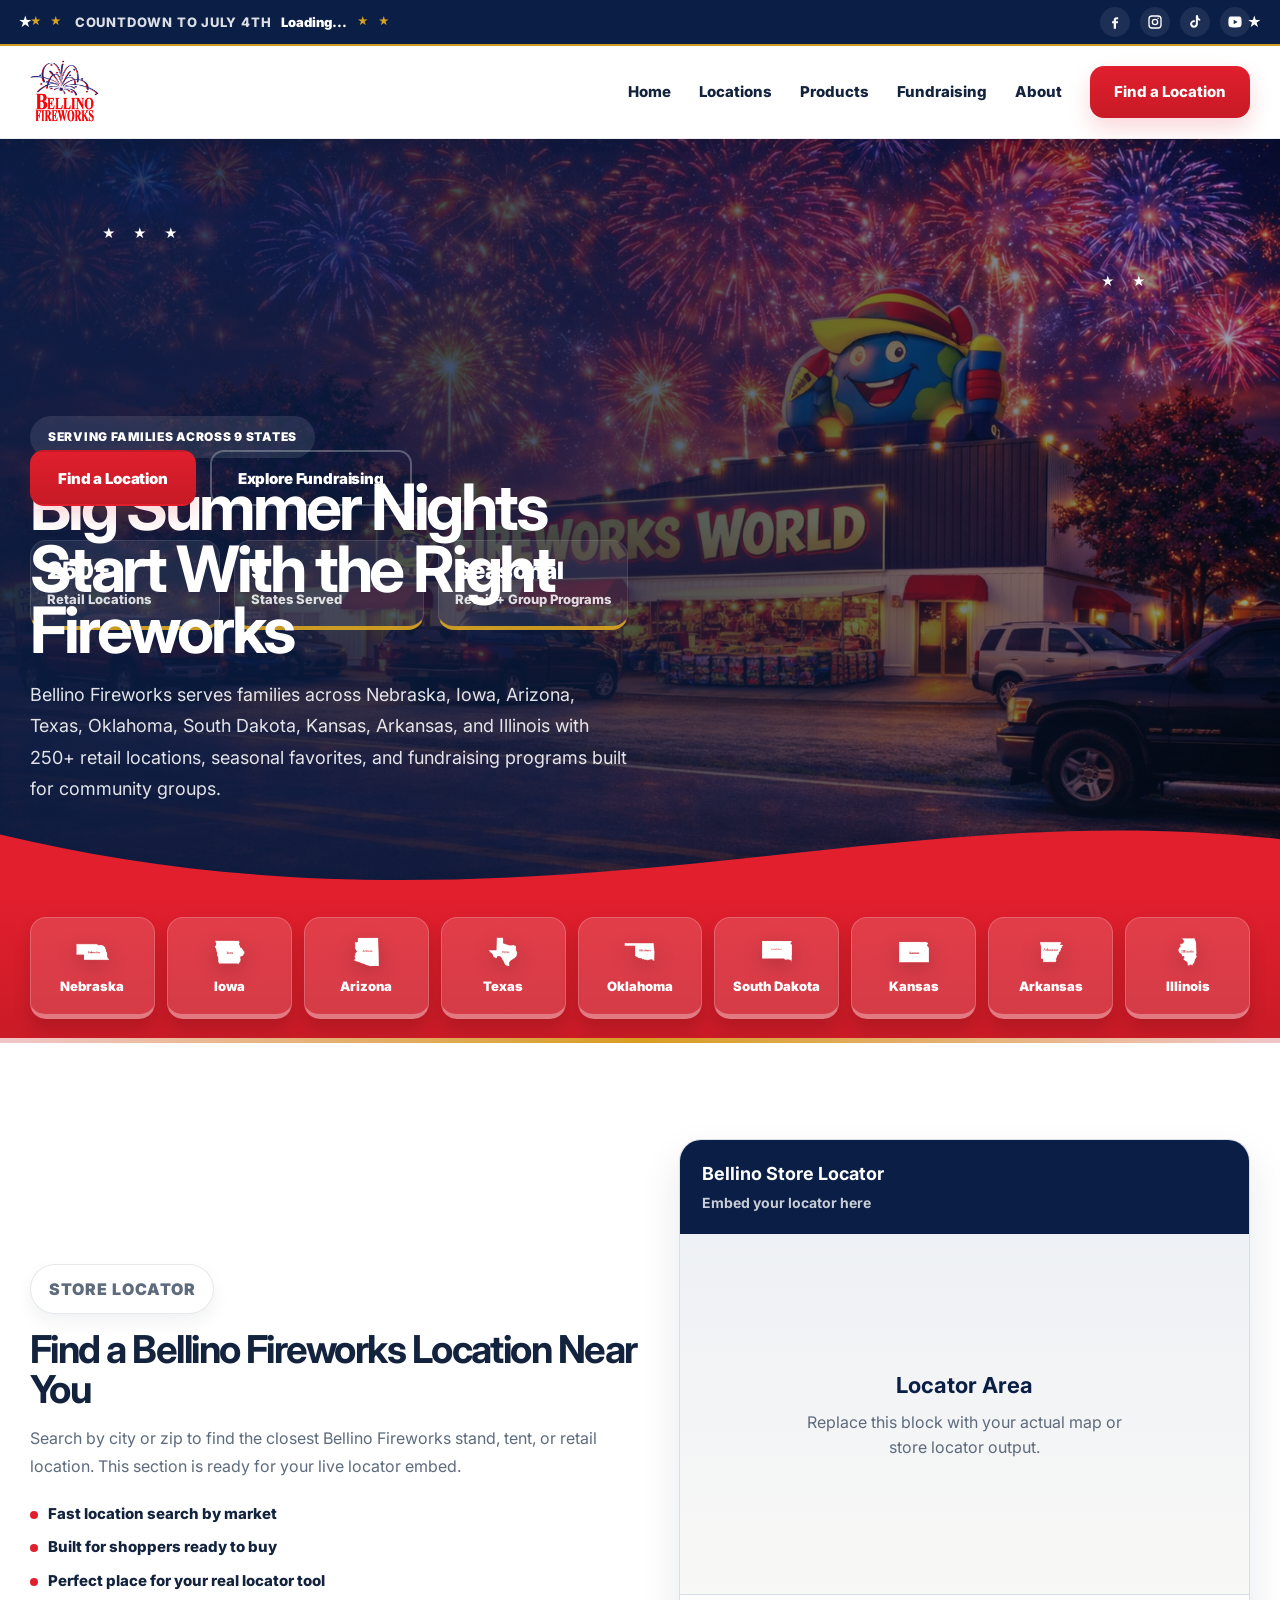
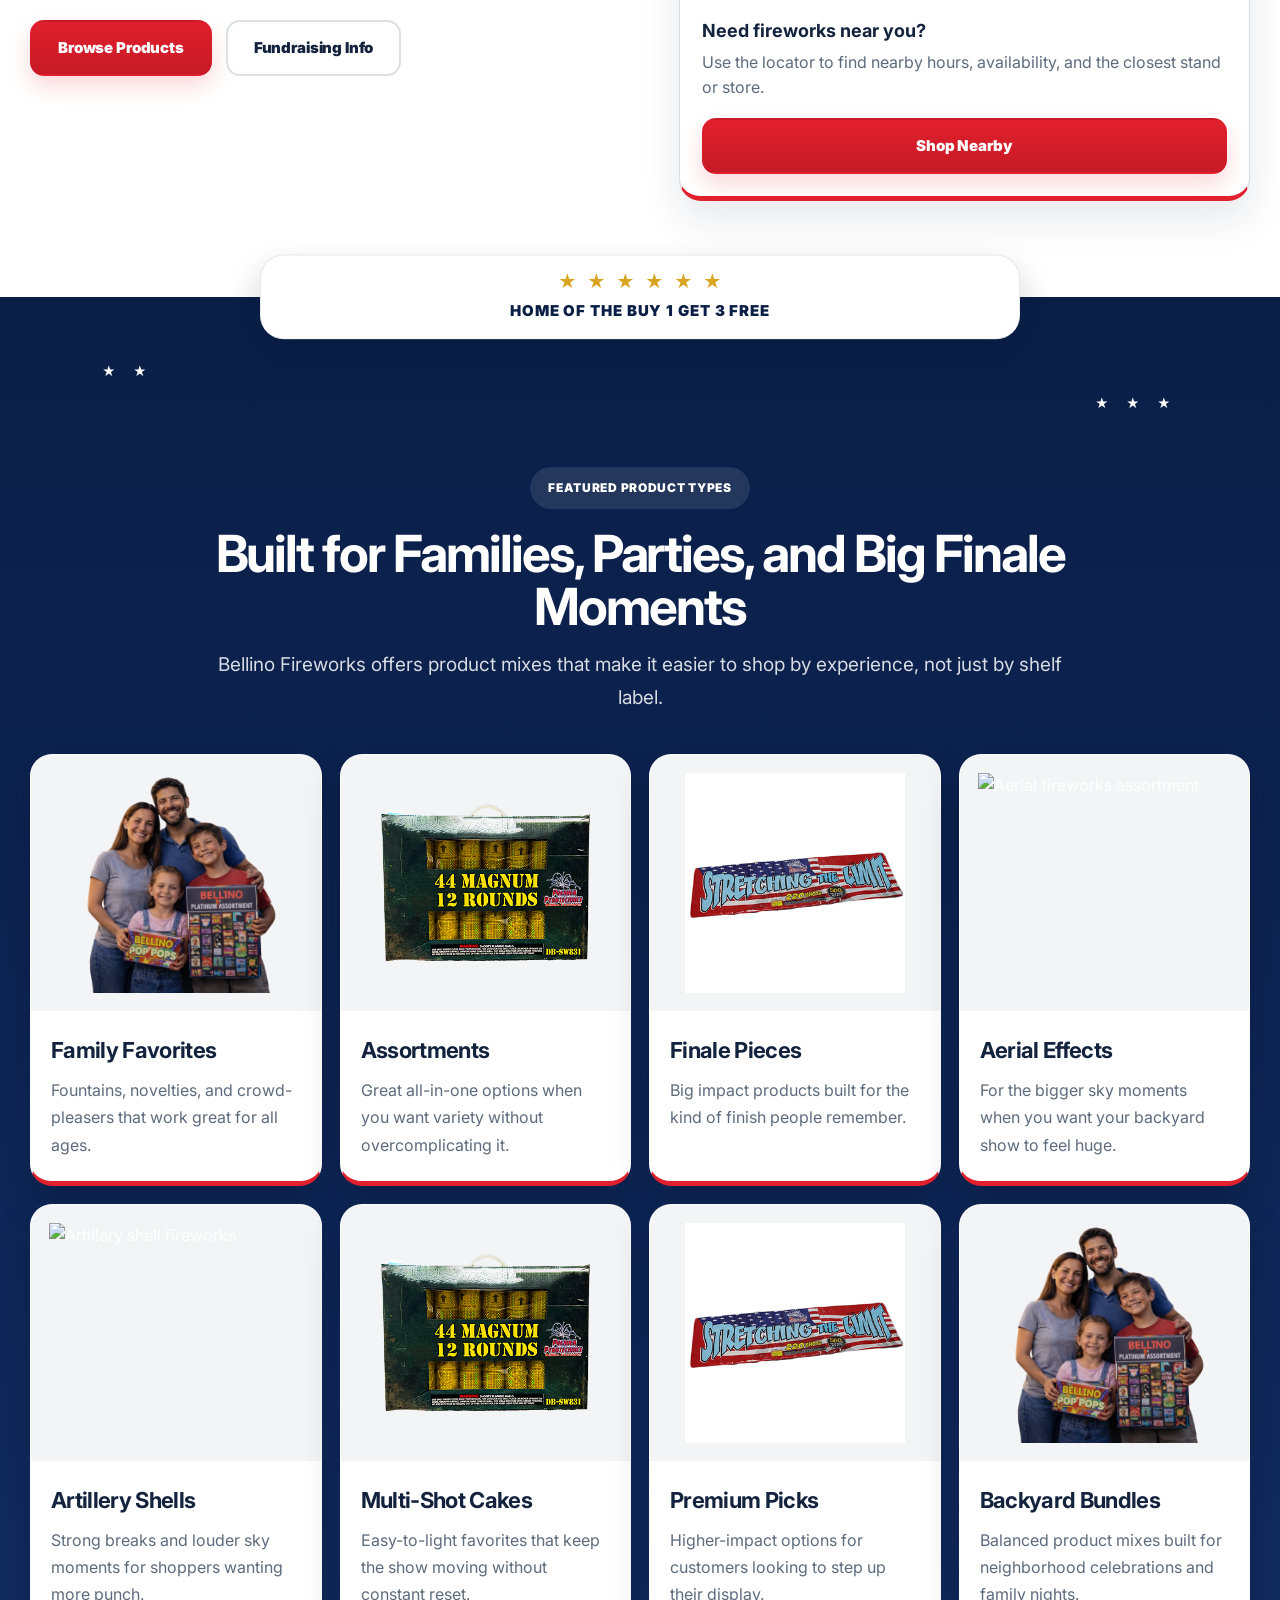
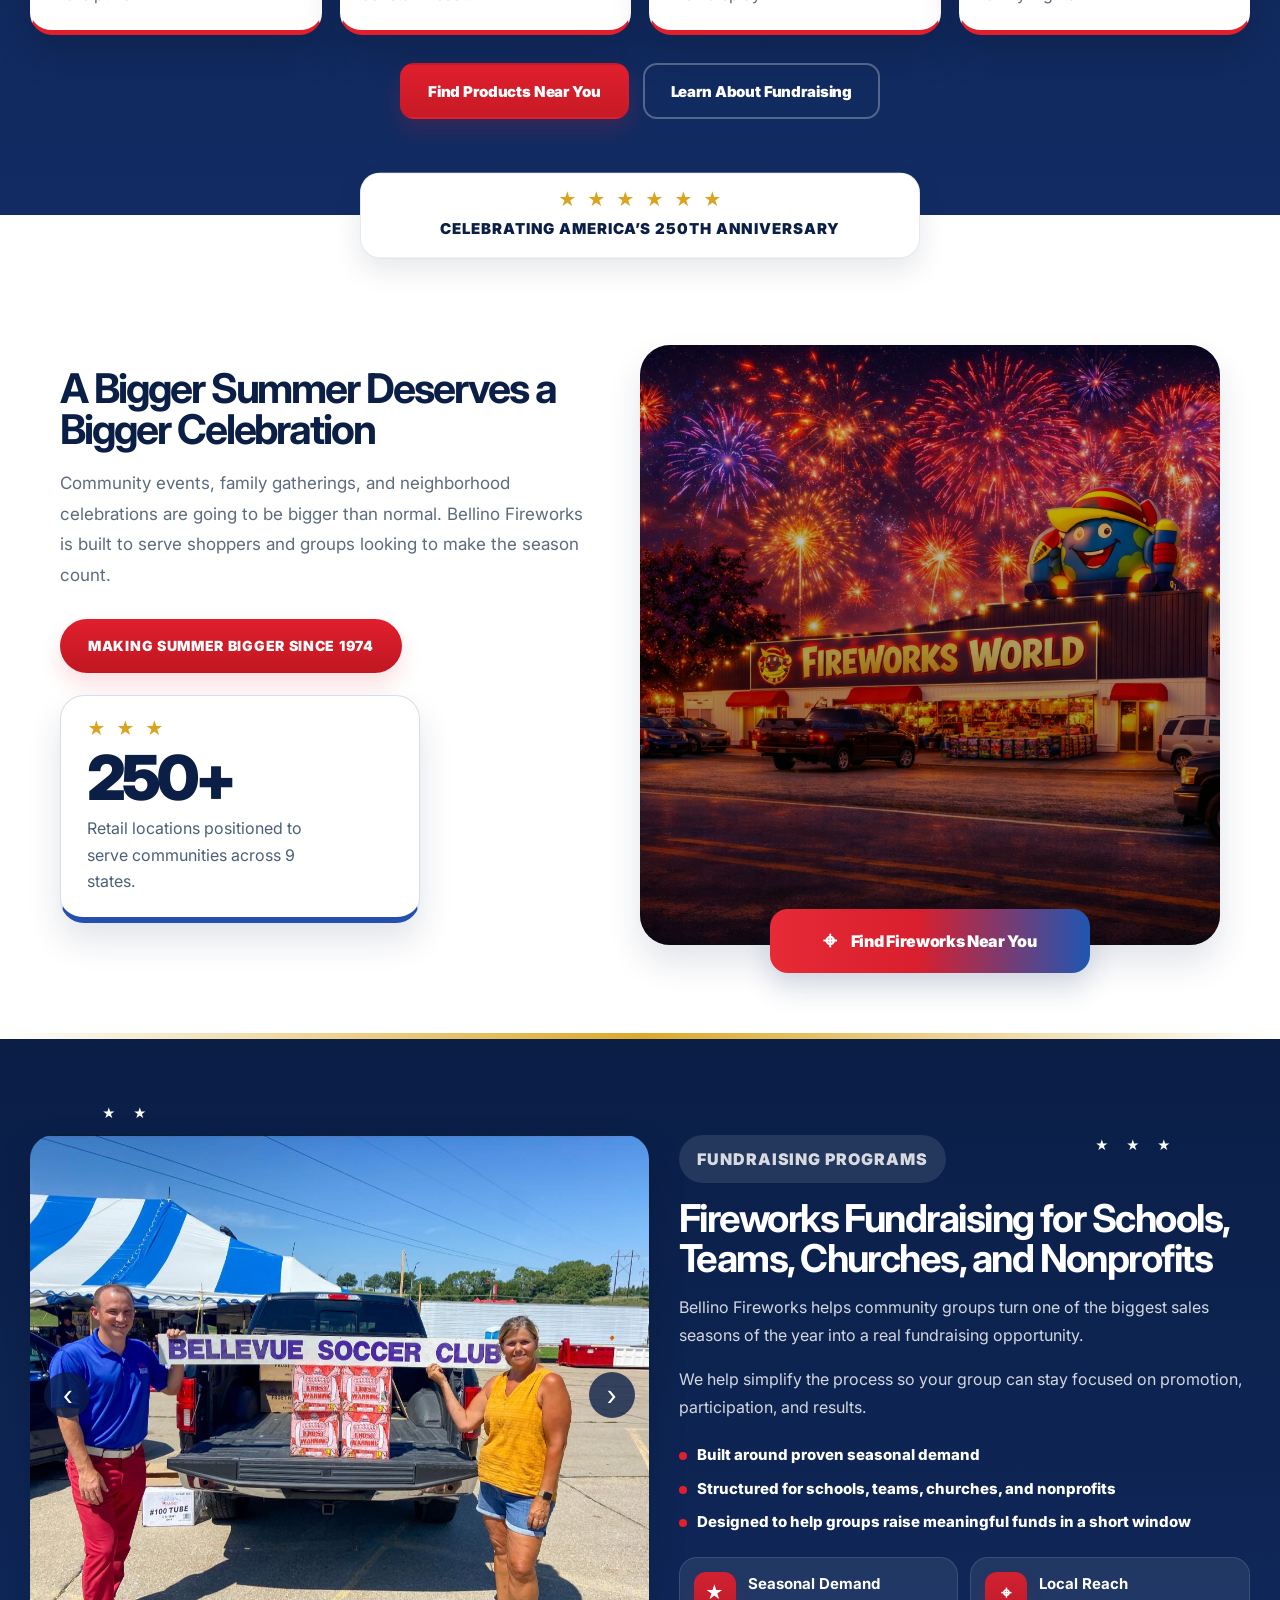
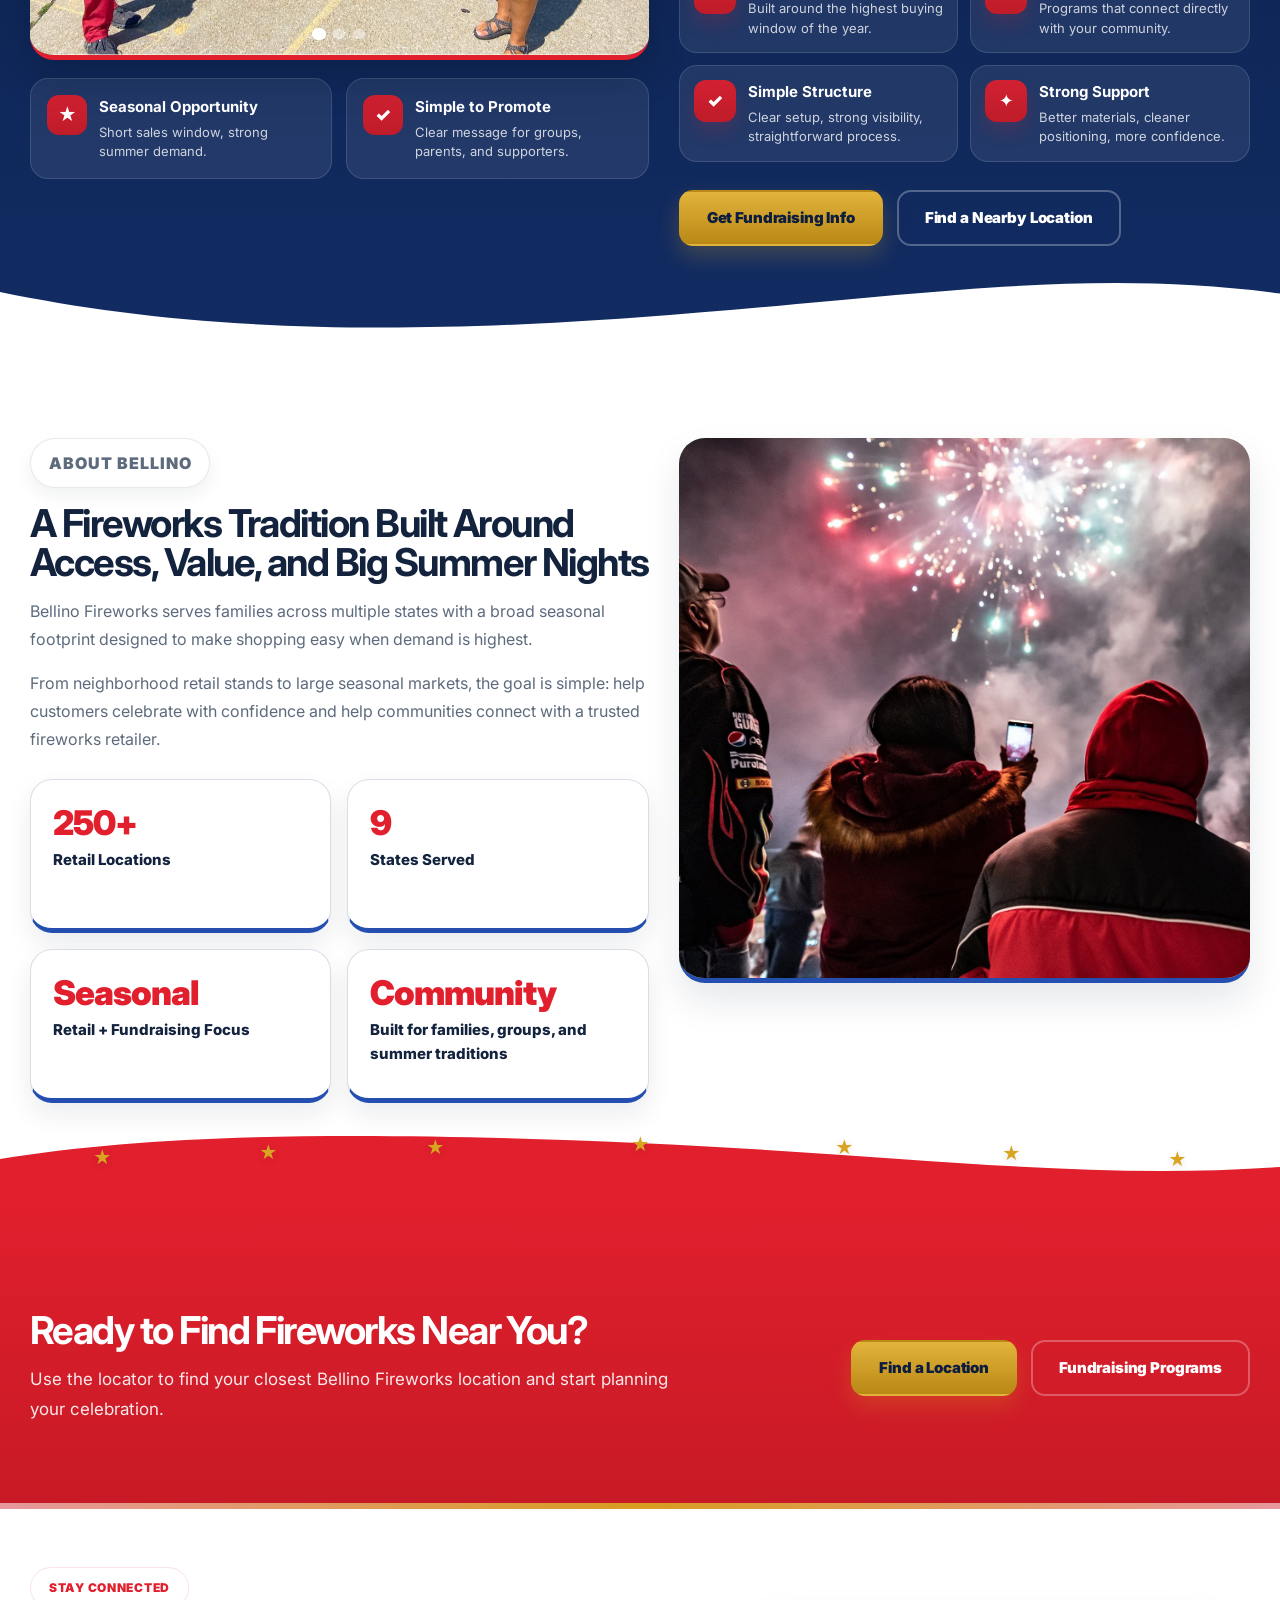
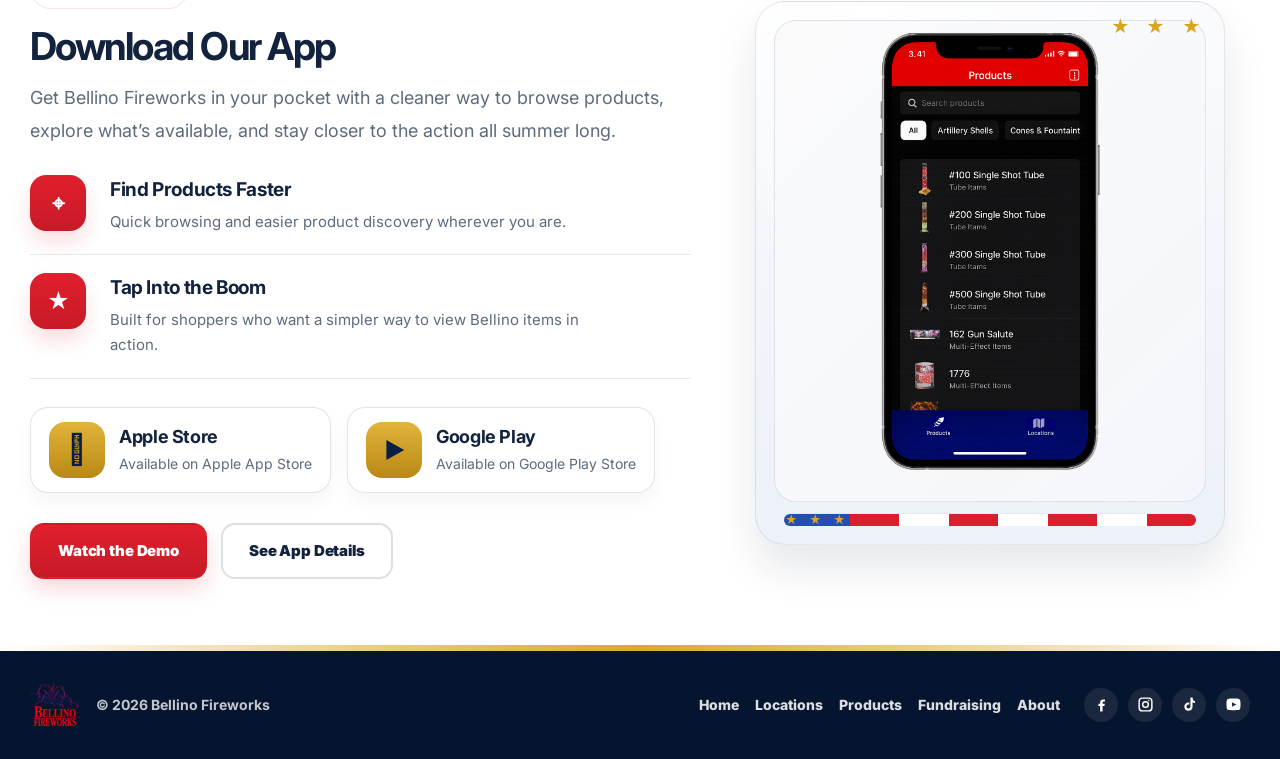
==== commit b494d405: "Update index.html" ====
--- a/index.html
+++ b/index.html
@@ -3,677 +3,625 @@
 <head>
   <meta charset="utf-8" />
   <meta name="viewport" content="width=device-width, initial-scale=1" />
-
-  <title>Bellino Fireworks | 250+ Retail Firework Locations + Fundraising Programs</title>
-  <meta name="description" content="Bellino Fireworks has 250+ retail locations across 7 states and fireworks fundraising programs for schools, teams, churches, and nonprofits. Find a location near you or start a fundraiser." />
-
-  <meta property="og:title" content="Bellino Fireworks | Locations + Fundraising Programs">
-  <meta property="og:description" content="250+ retail locations across 7 states + fundraising programs for schools, teams, churches, and nonprofits.">
-  <meta property="og:type" content="website">
-
-  <link rel="preconnect" href="https://fonts.googleapis.com">
-  <link rel="preconnect" href="https://fonts.gstatic.com" crossorigin>
-  <link href="https://fonts.googleapis.com/css2?family=Inter:wght@400;500;600;700;800;900&display=swap" rel="stylesheet">
+  <title>Bellino Fireworks | 250+ Fireworks Locations Across 9 States</title>
+  <meta
+    name="description"
+    content="Bellino Fireworks serves families across 9 states with 250+ retail fireworks locations. Find a location near you and learn about fundraising programs for schools, teams, churches, and nonprofits."
+  />
+
+  <link rel="preconnect" href="https://fonts.googleapis.com" />
+  <link rel="preconnect" href="https://fonts.gstatic.com" crossorigin />
+  <link
+    href="https://fonts.googleapis.com/css2?family=Inter:wght@400;500;600;700;800;900&display=swap"
+    rel="stylesheet"
+  />
 
   <link rel="stylesheet" href="styles.css" />
 </head>
-
-<body class="home-page">
-
-  <!-- =====================================================
-       JULY 4 COUNTDOWN STRIP (SITEWIDE)
-  ====================================================== -->
-  <section class="july-countdown" data-july-ticker aria-label="Countdown to July 4th">
-    <div class="wrap july-row">
-      <div class="july-left">
-        <span class="july-badge">Countdown to July 4th</span>
-        <div class="july-title">Beat the rush — plan your visit.</div>
-        <div class="july-sub">Locations fill up fast near the holiday.</div>
-      </div>
-
-      <div class="july-right" aria-live="polite">
-        <div class="july-box">
-          <div class="july-num" data-tt-days>—</div>
-          <div class="july-lbl">Days</div>
-        </div>
-        <div class="july-box">
-          <div class="july-num" data-tt-hours>—</div>
-          <div class="july-lbl">Hours</div>
-        </div>
-        <div class="july-box">
-          <div class="july-num" data-tt-mins>—</div>
-          <div class="july-lbl">Mins</div>
-        </div>
-        <div class="july-box">
-          <div class="july-num" data-tt-secs>—</div>
-          <div class="july-lbl">Secs</div>
-        </div>
-      </div>
-
-      <div class="july-cta">
-        <a class="btn btn-buy" href="#locations">Buy Fireworks</a>
+<body>
+  <header class="site-header" id="top">
+    <div class="header-topbar">
+      <div class="container header-topbar-row">
+        <div class="countdown-wrap" aria-live="polite">
+          <span class="countdown-stars" aria-hidden="true">★ ★</span>
+          <span class="countdown-label">Countdown to July 4th</span>
+          <span class="countdown-value" id="july4Countdown">Loading...</span>
+          <span class="countdown-stars" aria-hidden="true">★ ★</span>
+        </div>
+
+        <div class="header-social" aria-label="Social media">
+          <a href="#" target="_blank" rel="noopener" aria-label="Facebook">
+            <svg viewBox="0 0 24 24" aria-hidden="true"><path d="M13.5 22v-8h2.7l.4-3H13.5V9.3c0-.9.3-1.6 1.7-1.6H16.8V5.1c-.3 0-1.3-.1-2.5-.1-2.5 0-4.2 1.5-4.2 4.3V11H7.6v3h2.5v8h3.4z"/></svg>
+          </a>
+          <a href="#" target="_blank" rel="noopener" aria-label="Instagram">
+            <svg viewBox="0 0 24 24" aria-hidden="true"><path d="M7.5 2h9A5.5 5.5 0 0 1 22 7.5v9A5.5 5.5 0 0 1 16.5 22h-9A5.5 5.5 0 0 1 2 16.5v-9A5.5 5.5 0 0 1 7.5 2zm0 2A3.5 3.5 0 0 0 4 7.5v9A3.5 3.5 0 0 0 7.5 20h9a3.5 3.5 0 0 0 3.5-3.5v-9A3.5 3.5 0 0 0 16.5 4h-9z"/><path d="M12 7a5 5 0 1 1 0 10 5 5 0 0 1 0-10zm0 2a3 3 0 1 0 0 6 3 3 0 0 0 0-6z"/><path d="M17.6 6.4a1 1 0 1 1-2 0 1 1 0 0 1 2 0z"/></svg>
+          </a>
+          <a href="#" target="_blank" rel="noopener" aria-label="TikTok">
+            <svg viewBox="0 0 24 24" aria-hidden="true"><path d="M16.6 5.2c.7 1.1 1.8 1.9 3.2 2v2.8c-1.3 0-2.5-.4-3.5-1.1v6.1c0 3.2-2.6 5.8-5.8 5.8S4.7 18.2 4.7 15s2.6-5.8 5.8-5.8c.4 0 .8 0 1.2.1v3c-.4-.2-.8-.3-1.2-.3-1.5 0-2.8 1.2-2.8 2.8s1.2 2.8 2.8 2.8 2.8-1.2 2.8-2.8V2h3.1c0 1.1.3 2.2 1 3.2z"/></svg>
+          </a>
+          <a href="#" target="_blank" rel="noopener" aria-label="YouTube">
+            <svg viewBox="0 0 24 24" aria-hidden="true"><path d="M21.6 7.2s-.2-1.6-.9-2.3c-.8-.9-1.7-.9-2.2-1C15.7 3.6 12 3.6 12 3.6h0s-3.7 0-6.5.3c-.5.1-1.4.1-2.2 1C2.6 5.6 2.4 7.2 2.4 7.2S2.1 9.1 2.1 11v1.8c0 1.9.3 3.8.3 3.8s.2 1.6.9 2.3c.8.9 1.9.9 2.4 1 1.7.2 6.3.3 6.3.3s3.7 0 6.5-.3c.5-.1 1.4-.1 2.2-1 .7-.7.9-2.3.9-2.3s.3-1.9.3-3.8V11c0-1.9-.3-3.8-.3-3.8zM10 15.3V8.7l6 3.3-6 3.3z"/></svg>
+          </a>
+        </div>
       </div>
     </div>
-  </section>
-
-  <!-- =========================
-       HEADER (SITEWIDE)
-  ========================== -->
-  <header class="header" id="top">
-    <div class="wrap header-row">
-      <a class="logo" href="index.html#top" aria-label="Bellino Fireworks home">
-        <img src="images/nowin.svg" alt="Bellino Fireworks" />
+
+    <div class="container header-main">
+      <a class="brand" href="#top" aria-label="Bellino Fireworks home">
+        <img src="images/bellino-high-res.png" alt="Bellino Fireworks" />
       </a>
 
-      <button class="nav-toggle" type="button"
-        aria-label="Open menu"
-        aria-expanded="false"
-        aria-controls="site-nav"
-        data-nav-toggle>
+      <button class="menu-toggle" type="button" aria-label="Open menu" aria-expanded="false" aria-controls="site-nav">
         <span></span><span></span><span></span>
       </button>
 
-      <nav class="nav" id="site-nav" data-nav aria-label="Primary">
-        <a class="nav-link is-active" href="index.html#top" aria-current="page">Home</a>
-        <span class="dot">•</span>
-        <a class="nav-link" href="index.html#locations">Locations</a>
-        <span class="dot">•</span>
-        <a class="nav-link" href="index.html#products">Our Products</a>
-        <span class="dot">•</span>
-        <a class="nav-link" href="fundraising.html">Fundraising</a>
-        <span class="dot">•</span>
-        <a class="nav-link" href="about.html">About</a>
-
-        <div class="nav-social" aria-label="Social media">
-          <a class="icon-link" href="#" target="_blank" rel="noopener" aria-label="Facebook">
-            <svg viewBox="0 0 24 24" aria-hidden="true"><path d="M13.5 22v-8h2.7l.4-3H13.5V9.3c0-.9.3-1.6 1.7-1.6H16.8V5.1c-.3 0-1.3-.1-2.5-.1-2.5 0-4.2 1.5-4.2 4.3V11H7.6v3h2.5v8h3.4z"/></svg>
-          </a>
-          <a class="icon-link" href="#" target="_blank" rel="noopener" aria-label="Instagram">
-            <svg viewBox="0 0 24 24" aria-hidden="true"><path d="M7.5 2h9A5.5 5.5 0 0 1 22 7.5v9A5.5 5.5 0 0 1 16.5 22h-9A5.5 5.5 0 0 1 2 16.5v-9A5.5 5.5 0 0 1 7.5 2zm0 2A3.5 3.5 0 0 0 4 7.5v9A3.5 3.5 0 0 0 7.5 20h9a3.5 3.5 0 0 0 3.5-3.5v-9A3.5 3.5 0 0 0 16.5 4h-9z"/><path d="M12 7a5 5 0 1 1 0 10 5 5 0 0 1 0-10zm0 2a3 3 0 1 0 0 6 3 3 0 0 0 0-6z"/><path d="M17.6 6.4a1 1 0 1 1-2 0 1 1 0 0 1 2 0z"/></svg>
-          </a>
-          <a class="icon-link" href="#" target="_blank" rel="noopener" aria-label="TikTok">
-            <svg viewBox="0 0 24 24" aria-hidden="true"><path d="M16.6 5.2c.7 1.1 1.8 1.9 3.2 2v2.8c-1.3 0-2.5-.4-3.5-1.1v6.1c0 3.2-2.6 5.8-5.8 5.8S4.7 18.2 4.7 15s2.6-5.8 5.8-5.8c.4 0 .8 0 1.2.1v3c-.4-.2-.8-.3-1.2-.3-1.5 0-2.8 1.2-2.8 2.8s1.2 2.8 2.8 2.8 2.8-1.2 2.8-2.8V2h3.1c0 1.1.3 2.2 1 3.2z"/></svg>
-          </a>
-          <a class="icon-link" href="#" target="_blank" rel="noopener" aria-label="YouTube">
-            <svg viewBox="0 0 24 24" aria-hidden="true"><path d="M21.6 7.2s-.2-1.6-.9-2.3c-.8-.9-1.7-.9-2.2-1C15.7 3.6 12 3.6 12 3.6h0s-3.7 0-6.5.3c-.5.1-1.4.1-2.2 1C2.6 5.6 2.4 7.2 2.4 7.2S2.1 9.1 2.1 11v1.8c0 1.9.3 3.8.3 3.8s.2 1.6.9 2.3c.8.9 1.9.9 2.4 1 1.7.2 6.3.3 6.3.3s3.7 0 6.5-.3c.5-.1 1.4-.1 2.2-1 .7-.7.9-2.3.9-2.3s.3-1.9.3-3.8V11c0-1.9-.3-3.8-.3-3.8zM10 15.3V8.7l6 3.3-6 3.3z"/></svg>
-          </a>
-        </div>
-
-        <a class="btn btn-buy nav-cta" href="index.html#locations">Buy Fireworks</a>
+      <nav class="site-nav" id="site-nav" aria-label="Main navigation">
+        <a href="#top">Home</a>
+        <a href="#locations">Locations</a>
+        <a href="#products">Products</a>
+        <a href="#fundraising">Fundraising</a>
+        <a href="#about">About</a>
+        <a class="header-cta" href="#locations">Find a Location</a>
       </nav>
     </div>
   </header>
 
   <main>
-    <!-- =========================
-         HERO
-    ========================== -->
     <section class="hero">
-      <div class="hero-bg" aria-hidden="true">
-        <div class="hero-slider" data-hero-slider>
-          <div class="hero-slide" style="background-image:url('images/bellino-logo.jpg');"></div>
-          <div class="hero-slide" style="background-image:url('images/fireworks-world-hero.jpg');"></div>
-        </div>
-      </div>
-
-      <div class="hero-shade" aria-hidden="true"></div>
-
-      <div class="wrap hero-inner">
-        <div class="hero-grid">
-          <div class="hero-left">
-            <div class="hero-card">
-              <h1 class="hero-h1">
-                <span class="line-white">250+ Retail</span><br>
-                <span class="line-red">Firework Locations</span>
-              </h1>
-
-              <p class="hero-p">
-                Serving families across Nebraska, Iowa, Arizona,
-                Texas, Oklahoma, South Dakota, &amp; Kansas.
+      <div class="hero-stars hero-stars-left" aria-hidden="true">★ ★ ★</div>
+      <div class="hero-stars hero-stars-right" aria-hidden="true">★ ★</div>
+
+      <div class="hero-slides" aria-hidden="true">
+        <div class="hero-slide is-active" style="background-image:url('images/fireworks-world-hero.jpg');"></div>
+        <div class="hero-slide" style="background-image:url('images/bellino-hero2.jpg');"></div>
+        <div class="hero-slide" style="background-image:url('images/hero-2.jpg.png');"></div>
+      </div>
+
+      <div class="hero-overlay" aria-hidden="true"></div>
+
+      <div class="container hero-inner">
+        <div class="hero-copy">
+          <div class="hero-copy-rotator" data-hero-copy>
+            <div class="hero-copy-slide is-active">
+              <p class="section-kicker section-kicker-dark">Serving Families Across 9 States</p>
+              <h1>Big Summer Nights Start With the Right Fireworks</h1>
+              <p class="hero-text">
+                Bellino Fireworks serves families across Nebraska, Iowa, Arizona, Texas,
+                Oklahoma, South Dakota, Kansas, Arkansas, and Illinois with 250+ retail locations,
+                seasonal favorites, and fundraising programs built for community groups.
               </p>
-
-              <ul class="hero-bullets" aria-label="Key highlights">
-                <li><span class="bullet-dot"></span> Find a location near you</li>
-                <li><span class="bullet-dot"></span> Curated products for parties + finales</li>
-                <li><span class="bullet-dot"></span> Fireworks fundraising for schools, teams, churches &amp; nonprofits</li>
-              </ul>
-
-              <div class="hero-actions">
-                <a class="btn btn-cta" href="#locations">Find a Location</a>
-                <a class="btn btn-outline" href="fundraising.html">Fundraising Programs</a>
-              </div>
-            </div>
-          </div>
-        </div>
-      </div>
-
-      <div class="hero-figure" aria-hidden="true">
-        <img class="family" src="images/family-bellino-2.png" alt="">
-      </div>
-    </section>
-
-    <!-- =========================
-         STATES STRIP (SOLID RED) — CLICKABLE
-    ========================== -->
-    <section class="states" aria-label="States we serve">
-      <div class="wrap states-row">
-        <a class="state state-link" href="/fireworks-nebraska/" aria-label="Fireworks in Nebraska">
-          <img src="images/Nebraska.png" alt="Nebraska"><div>Nebraska</div>
-        </a>
-        <a class="state state-link" href="/fireworks-iowa/" aria-label="Fireworks in Iowa">
-          <img src="images/Iowa-1.png" alt="Iowa"><div>Iowa</div>
-        </a>
-        <a class="state state-link" href="/fireworks-arizona/" aria-label="Fireworks in Arizona">
-          <img src="images/Arizona.png" alt="Arizona"><div>Arizona</div>
-        </a>
-        <a class="state state-link" href="/fireworks-texas/" aria-label="Fireworks in Texas">
-          <img src="images/texas-1.png" alt="Texas"><div>Texas</div>
-        </a>
-        <a class="state state-link" href="/fireworks-oklahoma/" aria-label="Fireworks in Oklahoma">
-          <img src="images/OKC.png" alt="Oklahoma"><div>Oklahoma</div>
-        </a>
-        <a class="state state-link" href="/fireworks-south-dakota/" aria-label="Fireworks in South Dakota">
-          <img src="images/South-Dakota.png" alt="South Dakota"><div>South Dakota</div>
-        </a>
-        <a class="state state-link" href="/fireworks-kansas/" aria-label="Fireworks in Kansas">
-          <img src="images/Kansas.png" alt="Kansas"><div>Kansas</div>
-        </a>
-      </div>
-    </section>
-
-    <!-- =========================
-         LOCATIONS
-    ========================== -->
-    <section class="section section-tool locations-section" id="locations">
-      <div class="tool-bg" aria-hidden="true"></div>
-      <div class="tool-shade" aria-hidden="true"></div>
-
-      <div class="wrap tool-grid">
-        <div class="tool-left">
-          <div class="tool-kicker">Store Locator</div>
-          <h2 class="tool-title">Find a Bellino Fireworks Location Near You</h2>
-          <p class="tool-sub">
-            Search by city or zip to find the closest Bellino Fireworks stand, retail store, or tent.
-            Hours and availability may vary by location.
+            </div>
+
+            <div class="hero-copy-slide">
+              <p class="section-kicker section-kicker-dark">Seasonal Shopping Made Easy</p>
+              <h1>Find Fireworks Near You Without the Guesswork</h1>
+              <p class="hero-text">
+                From neighborhood stands to larger seasonal markets, Bellino makes it easier
+                to shop close to home with strong selection and familiar locations.
+              </p>
+            </div>
+
+            <div class="hero-copy-slide">
+              <p class="section-kicker section-kicker-dark">Built for Groups Too</p>
+              <h1>Retail Fireworks and Fundraising Programs That Fit Summer</h1>
+              <p class="hero-text">
+                Bellino also helps schools, teams, churches, and nonprofits create stronger
+                seasonal fundraising opportunities during one of the busiest buying windows of the year.
+              </p>
+            </div>
+          </div>
+
+          <div class="button-row hero-buttons">
+            <a class="btn btn-primary" href="#locations">Find a Location</a>
+            <a class="btn btn-outline-light" href="#fundraising">Explore Fundraising</a>
+          </div>
+
+          <div class="hero-stats">
+            <div class="hero-stat">
+              <strong>250+</strong>
+              <span>Retail Locations</span>
+            </div>
+            <div class="hero-stat">
+              <strong>9</strong>
+              <span>States Served</span>
+            </div>
+            <div class="hero-stat">
+              <strong>Seasonal</strong>
+              <span>Retail + Group Programs</span>
+            </div>
+          </div>
+        </div>
+      </div>
+
+      <div class="hero-wave" aria-hidden="true">
+        <svg viewBox="0 0 1440 120" preserveAspectRatio="none">
+          <path d="M0,38 C205,92 414,110 708,82 C962,58 1182,12 1440,44 L1440,120 L0,120 Z"></path>
+        </svg>
+      </div>
+    </section>
+
+    <section class="states-band">
+      <div class="container">
+        <div class="states-grid states-grid-nine">
+          <a class="state-card" href="/fireworks-nebraska/"><img src="images/Nebraska.png" alt="Nebraska" /><span>Nebraska</span></a>
+          <a class="state-card" href="/fireworks-iowa/"><img src="images/Iowa-1.png" alt="Iowa" /><span>Iowa</span></a>
+          <a class="state-card" href="/fireworks-arizona/"><img src="images/Arizona.png" alt="Arizona" /><span>Arizona</span></a>
+          <a class="state-card" href="/fireworks-texas/"><img src="images/texas-1.png" alt="Texas" /><span>Texas</span></a>
+          <a class="state-card" href="/fireworks-oklahoma/"><img src="images/OKC.png" alt="Oklahoma" /><span>Oklahoma</span></a>
+          <a class="state-card" href="/fireworks-south-dakota/"><img src="images/South-Dakota.png" alt="South Dakota" /><span>South Dakota</span></a>
+          <a class="state-card" href="/fireworks-kansas/"><img src="images/Kansas.png" alt="Kansas" /><span>Kansas</span></a>
+          <a class="state-card" href="/fireworks-arkansas/"><img src="images/arkansas.png" alt="Arkansas" /><span>Arkansas</span></a>
+          <a class="state-card" href="/fireworks-illinois/"><img src="images/illinois.png" alt="Illinois" /><span>Illinois</span></a>
+        </div>
+      </div>
+    </section>
+
+    <section class="section section-white locator-section" id="locations">
+      <div class="container two-col">
+        <div class="content-block locator-copy">
+          <p class="section-kicker">Store Locator</p>
+          <h2>Find a Bellino Fireworks Location Near You</h2>
+          <p class="section-lead">
+            Search by city or zip to find the closest Bellino Fireworks stand,
+            tent, or retail location. This section is ready for your live locator embed.
           </p>
 
-          <div class="tool-pills" role="list">
-            <div class="tool-pill" role="listitem">250+ locations</div>
-            <div class="tool-pill" role="listitem">7 states served</div>
-            <div class="tool-pill" role="listitem">Fast search</div>
-          </div>
-
-          <div class="tool-actions">
-            <a class="btn btn-cta" href="#fundraising">Start a Fundraiser</a>
-            <a class="btn btn-outline" href="#products">Browse Products</a>
-          </div>
-        </div>
-
-        <div class="tool-right">
-          <div class="locator-card">
-            <div class="locator-head">
-              <div class="locator-title">Locator</div>
-              <div class="locator-note">Embed your map / locator here</div>
-            </div>
-
-            <div class="locator-shell locator-shell--tight">
-              <div class="locator-note">
-                <strong>Locator here:</strong>
-                <span>Store locator embed WP shortcode output.</span>
-              </div>
-            </div>
-
-            <div class="locator-foot">
-              <div class="locator-foot-item">
-                <div class="lf-strong">4th of July Season</div>
-                <div class="lf-muted">Find the BEST fireworks deals near you.</div>
-              </div>
-              <a class="btn btn-buywide" href="#fundraising">City/State Pages</a>
-            </div>
-          </div>
-        </div>
-      </div>
-    </section>
-
-    <!-- =========================
-         PRODUCTS (LIGHT)
-    ========================== -->
-    <section class="section products-band" id="products">
-      <div class="wrap">
-        <div class="products-head">
-          <div class="products-kicker">Our Products</div>
-          <h2 class="products-title">Fireworks for Families, Parties, and Big Finales</h2>
-          <p class="products-sub">
-            Build a backyard show that fits your night — start with an assortment, then add a finale piece.
+          <ul class="feature-list">
+            <li>Fast location search by market</li>
+            <li>Built for shoppers ready to buy</li>
+            <li>Perfect place for your real locator tool</li>
+          </ul>
+
+          <div class="button-row locator-buttons">
+            <a class="btn btn-primary" href="#products">Browse Products</a>
+            <a class="btn btn-outline-dark" href="#fundraising">Fundraising Info</a>
+          </div>
+        </div>
+
+        <div class="locator-panel">
+          <div class="locator-panel-head">
+            <strong>Bellino Store Locator</strong>
+            <span>Embed your locator here</span>
+          </div>
+
+          <div class="locator-panel-map">
+            <div class="locator-placeholder">
+              <strong>Locator Area</strong>
+              <p>Replace this block with your actual map or store locator output.</p>
+            </div>
+          </div>
+
+          <div class="locator-panel-bottom">
+            <div>
+              <strong>Need fireworks near you?</strong>
+              <p>Use the locator to find nearby hours, availability, and the closest stand or store.</p>
+            </div>
+            <a class="btn btn-primary btn-full" href="#top">Shop Nearby</a>
+          </div>
+        </div>
+      </div>
+    </section>
+
+    <section class="section section-dark products-section" id="products">
+      <div class="dark-stars dark-stars-left" aria-hidden="true">★ ★</div>
+      <div class="dark-stars dark-stars-right" aria-hidden="true">★ ★ ★</div>
+
+      <div class="products-promo-wrap">
+        <div class="products-promo-badge">
+          <div class="products-promo-stars" aria-hidden="true">
+            <span>★</span><span>★</span><span>★</span><span>★</span><span>★</span><span>★</span>
+          </div>
+          <p>Home of the BUY 1 GET 3 FREE</p>
+        </div>
+      </div>
+
+      <div class="container">
+        <div class="section-head center-head products-head-large">
+          <p class="section-kicker section-kicker-dark">Featured Product Types</p>
+          <h2>Built for Families, Parties, and Big Finale Moments</h2>
+          <p class="section-lead center-copy section-lead-dark">
+            Bellino Fireworks offers product mixes that make it easier to shop by
+            experience, not just by shelf label.
           </p>
-
-          <div class="products-chips" role="list">
-            <div class="chip-lite" role="listitem">Assortments</div>
-            <div class="chip-lite" role="listitem">Finale Pieces</div>
-            <div class="chip-lite" role="listitem">Family Favorites</div>
-            <div class="chip-lite" role="listitem">Aerials</div>
-          </div>
-        </div>
-
-        <div class="products-body">
-          <div class="products-grid">
-            <div class="products-card">
+        </div>
+
+        <div class="product-grid">
+          <article class="product-card">
+            <div class="product-image-wrap"><img src="images/family-bellino-2.png" alt="Family fireworks fun" /></div>
+            <div class="product-card-body">
+              <h3>Family Favorites</h3>
+              <p>Fountains, novelties, and crowd-pleasers that work great for all ages.</p>
+            </div>
+          </article>
+
+          <article class="product-card">
+            <div class="product-image-wrap"><img src="images/44Magnum.png" alt="Big assortment fireworks" /></div>
+            <div class="product-card-body">
               <h3>Assortments</h3>
-              <p>Value bundles that cover a full celebration without overthinking it.</p>
-            </div>
-            <div class="products-card">
+              <p>Great all-in-one options when you want variety without overcomplicating it.</p>
+            </div>
+          </article>
+
+          <article class="product-card">
+            <div class="product-image-wrap"><img src="images/stretching-the-limit.png" alt="Finale fireworks product" /></div>
+            <div class="product-card-body">
               <h3>Finale Pieces</h3>
-              <p>Add a big closer when you want the “wow” ending.</p>
-            </div>
-            <div class="products-card">
-              <h3>Family Favorites</h3>
-              <p>Fountains, novelties, and crowd-pleasers for all ages.</p>
-            </div>
-            <div class="products-card">
-              <h3>Aerials</h3>
-              <p>For the big sky moments — available at many locations.</p>
-            </div>
-          </div>
-
-          <div class="products-cta">
-            <a class="btn btn-cta" href="#locations">Shop Nearby</a>
-            <a class="btn btn-outline" href="#fundraising">Fundraising Programs</a>
-          </div>
-        </div>
-      </div>
-    </section>
-
-    <!-- =========================
-         NEW PRODUCTS (RED BAND / CAROUSEL)
-    ========================== -->
-    <section class="section new-products-band" id="new-products">
-      <div class="newprod-bg" aria-hidden="true"></div>
-      <div class="wrap">
-        <div class="newprod-head">
-          <div class="newprod-kicker">NEW • 2026</div>
-          <h2 class="newprod-title">New Products for America’s Birthday</h2>
-          <p class="newprod-sub">
-            Limited-season drops built for big crowds and bigger finales. Add these to your list early.
+              <p>Big impact products built for the kind of finish people remember.</p>
+            </div>
+          </article>
+
+          <article class="product-card">
+            <div class="product-image-wrap"><img src="images/buy1product.png" alt="Aerial fireworks assortment" /></div>
+            <div class="product-card-body">
+              <h3>Aerial Effects</h3>
+              <p>For the bigger sky moments when you want your backyard show to feel huge.</p>
+            </div>
+          </article>
+
+          <article class="product-card">
+            <div class="product-image-wrap"><img src="images/buy1product.png" alt="Artillery shell fireworks" /></div>
+            <div class="product-card-body">
+              <h3>Artillery Shells</h3>
+              <p>Strong breaks and louder sky moments for shoppers wanting more punch.</p>
+            </div>
+          </article>
+
+          <article class="product-card">
+            <div class="product-image-wrap"><img src="images/44Magnum.png" alt="Multi-shot cake fireworks" /></div>
+            <div class="product-card-body">
+              <h3>Multi-Shot Cakes</h3>
+              <p>Easy-to-light favorites that keep the show moving without constant reset.</p>
+            </div>
+          </article>
+
+          <article class="product-card">
+            <div class="product-image-wrap"><img src="images/stretching-the-limit.png" alt="Premium fireworks selection" /></div>
+            <div class="product-card-body">
+              <h3>Premium Picks</h3>
+              <p>Higher-impact options for customers looking to step up their display.</p>
+            </div>
+          </article>
+
+          <article class="product-card">
+            <div class="product-image-wrap"><img src="images/family-bellino-2.png" alt="Backyard celebration fireworks" /></div>
+            <div class="product-card-body">
+              <h3>Backyard Bundles</h3>
+              <p>Balanced product mixes built for neighborhood celebrations and family nights.</p>
+            </div>
+          </article>
+        </div>
+
+        <div class="button-row button-row-center">
+          <a class="btn btn-primary" href="#locations">Find Products Near You</a>
+          <a class="btn btn-outline-light" href="#fundraising">Learn About Fundraising</a>
+        </div>
+      </div>
+    </section>
+
+    <section class="section usa250-section">
+      <div class="usa250-badge-bridge-wrap">
+        <div class="usa250-badge-bridge">
+          <div class="usa250-mini-stars" aria-hidden="true">
+            <span>★</span><span>★</span><span>★</span><span>★</span><span>★</span><span>★</span>
+          </div>
+          <p>Celebrating America’s 250th Anniversary</p>
+        </div>
+      </div>
+
+      <div class="container usa250-shell">
+        <div class="usa250-grid">
+          <div class="usa250-copy">
+            <h3>A Bigger Summer Deserves a Bigger Celebration</h3>
+            <p>
+              Community events, family gatherings, and neighborhood celebrations are going to be bigger than normal.
+              Bellino Fireworks is built to serve shoppers and groups looking to make the season count.
+            </p>
+
+            <div class="usa250-bottom-ribbon">
+              <span>Making Summer Bigger Since 1974</span>
+            </div>
+
+            <div class="usa250-stat-card usa250-stat-card-inline">
+              <div class="usa250-stat-stars" aria-hidden="true">
+                <span>★</span><span>★</span><span>★</span>
+              </div>
+              <strong>250+</strong>
+              <p>Retail locations positioned to serve communities across 9 states.</p>
+            </div>
+          </div>
+
+          <div class="usa250-visual">
+            <div class="usa250-photo-panel">
+              <div class="usa250-photo-overlay"></div>
+            </div>
+
+            <a class="usa250-cta usa250-cta-overlay" href="#locations">
+              <span class="usa250-cta-icon">⌖</span>
+              <span>Find Fireworks Near You</span>
+            </a>
+          </div>
+        </div>
+      </div>
+
+      <div class="usa250-gold-divider" aria-hidden="true"></div>
+    </section>
+
+    <section class="section section-dark fundraising-section" id="fundraising">
+      <div class="dark-stars dark-stars-left" aria-hidden="true">★ ★</div>
+      <div class="dark-stars dark-stars-right" aria-hidden="true">★ ★ ★</div>
+
+      <div class="container two-col fundraising-layout">
+        <div class="fundraising-left">
+          <div class="fundraising-carousel-card">
+            <div class="fund-carousel" data-fund-carousel>
+              <div class="fund-slide is-active">
+                <img src="images/fundraising-group-1.jpg" alt="Bellino Fireworks fundraising group" />
+              </div>
+              <div class="fund-slide">
+                <img src="images/girls-omaha-fireworks.jpg" alt="Bellino family fireworks celebration" />
+              </div>
+              <div class="fund-slide">
+                <img src="images/brian-athletics.jpg" alt="Bellino fireworks retail scene" />
+              </div>
+
+              <button class="fund-carousel-btn prev" type="button" aria-label="Previous image" data-fund-prev>‹</button>
+              <button class="fund-carousel-btn next" type="button" aria-label="Next image" data-fund-next>›</button>
+
+              <div class="fund-carousel-dots" aria-label="Carousel pagination">
+                <button class="fund-dot is-active" type="button" aria-label="Go to slide 1"></button>
+                <button class="fund-dot" type="button" aria-label="Go to slide 2"></button>
+                <button class="fund-dot" type="button" aria-label="Go to slide 3"></button>
+              </div>
+            </div>
+          </div>
+
+          <div class="fund-support-grid">
+            <div class="fund-support-card">
+              <div class="fund-support-icon">★</div>
+              <div>
+                <strong>Seasonal Opportunity</strong>
+                <span>Short sales window, strong summer demand.</span>
+              </div>
+            </div>
+            <div class="fund-support-card">
+              <div class="fund-support-icon">✓</div>
+              <div>
+                <strong>Simple to Promote</strong>
+                <span>Clear message for groups, parents, and supporters.</span>
+              </div>
+            </div>
+          </div>
+        </div>
+
+        <div class="content-block content-block-dark fundraising-detail">
+          <p class="section-kicker section-kicker-dark">Fundraising Programs</p>
+          <h2>Fireworks Fundraising for Schools, Teams, Churches, and Nonprofits</h2>
+          <p class="section-lead section-lead-dark">
+            Bellino Fireworks helps community groups turn one of the biggest sales
+            seasons of the year into a real fundraising opportunity.
           </p>
-        </div>
-
-        <div class="newprod-shell">
-          <button class="carousel-btn prev" type="button" aria-label="Previous" data-carousel-prev="newprod">
-            <span aria-hidden="true">‹</span>
-          </button>
-
-          <div class="newprod-track" data-carousel="newprod">
-            <article class="newprod-card">
-              <div class="newprod-media" style="background-image:url('images/products/sky-titan.jpg');" role="img" aria-label="Sky Titan product image"></div>
-              <div class="newprod-body">
-                <h3 class="newprod-name">Sky Titan</h3>
-                <p class="newprod-desc">Big sky effects, hard-hitting breaks, and a clean pacing for a real finale moment.</p>
-                <a class="btn btn-buywide" href="#locations">Shop / See Availability</a>
-              </div>
-            </article>
-
-            <article class="newprod-card">
-              <div class="newprod-media" style="background-image:url('images/products/stretching-limit.jpg');" role="img" aria-label="Stretching Limit product image"></div>
-              <div class="newprod-body">
-                <h3 class="newprod-name">Stretching Limit</h3>
-                <p class="newprod-desc">Fast, loud, and built to stack with assortments when you want the crowd reaction.</p>
-                <a class="btn btn-buywide" href="#locations">Shop / See Availability</a>
-              </div>
-            </article>
-
-            <article class="newprod-card">
-              <div class="newprod-media" style="background-image:url('images/products/2026.jpg');" role="img" aria-label="2026 product image"></div>
-              <div class="newprod-body">
-                <h3 class="newprod-name">2026</h3>
-                <p class="newprod-desc">America’s birthday energy — bold color, big lift, and a clean “end of show” feel.</p>
-                <a class="btn btn-buywide" href="#locations">Shop / See Availability</a>
-              </div>
-            </article>
-          </div>
-
-          <button class="carousel-btn next" type="button" aria-label="Next" data-carousel-next="newprod">
-            <span aria-hidden="true">›</span>
-          </button>
-        </div>
-
-        <div class="newprod-footnote">
-          <span class="dot-bullet"></span>
-          Image here.
-        </div>
-      </div>
-    </section>
-
-    <!-- =========================
-         SPARK LAB
-    ========================== -->
-    <section class="section spark-lab" id="spark-lab" aria-label="Bellino Spark Lab">
-      <div class="spark-bg" aria-hidden="true"></div>
-      <div class="wrap">
-        <div class="spark-head">
-          <div class="spark-kicker">Bellino Spark Lab</div>
-          <h2 class="spark-title">Learn. Build. Celebrate. Like a Pro.</h2>
-          <p class="spark-sub">
-            Quick guides, fun ideas, and real-world tips so your night feels legendary — whether it’s your first show or your biggest finale.
+          <p>
+            We help simplify the process so your group can stay focused on promotion,
+            participation, and results.
           </p>
-        </div>
-
-        <div class="spark-grid">
-          <article class="spark-card" data-tilt>
-            <div class="spark-top">
-              <div class="spark-icon" aria-hidden="true">🎆</div>
+
+          <ul class="feature-list feature-list-dark">
+            <li>Built around proven seasonal demand</li>
+            <li>Structured for schools, teams, churches, and nonprofits</li>
+            <li>Designed to help groups raise meaningful funds in a short window</li>
+          </ul>
+
+          <div class="fundraising-mini-grid">
+            <div class="fund-mini-card">
+              <div class="fund-mini-icon">★</div>
               <div>
-                <h3 class="spark-h">Fireworks 101</h3>
-                <p class="spark-mini">Start here (fast + simple).</p>
-              </div>
-            </div>
-            <p class="spark-p">
-              Learn the basics: assortments, fountains, aerials, and what to buy for your yard size — without overthinking it.
+                <strong>Seasonal Demand</strong>
+                <span>Built around the highest buying window of the year.</span>
+              </div>
+            </div>
+            <div class="fund-mini-card">
+              <div class="fund-mini-icon">⌖</div>
+              <div>
+                <strong>Local Reach</strong>
+                <span>Programs that connect directly with your community.</span>
+              </div>
+            </div>
+            <div class="fund-mini-card">
+              <div class="fund-mini-icon">✓</div>
+              <div>
+                <strong>Simple Structure</strong>
+                <span>Clear setup, strong visibility, straightforward process.</span>
+              </div>
+            </div>
+            <div class="fund-mini-card">
+              <div class="fund-mini-icon">✦</div>
+              <div>
+                <strong>Strong Support</strong>
+                <span>Better materials, cleaner positioning, more confidence.</span>
+              </div>
+            </div>
+          </div>
+
+          <div class="button-row">
+            <a class="btn btn-gold" href="fundraising.html">Get Fundraising Info</a>
+            <a class="btn btn-outline-light" href="#locations">Find a Nearby Location</a>
+          </div>
+        </div>
+      </div>
+
+      <div class="section-wave section-wave-bottom dark-wave" aria-hidden="true">
+        <svg viewBox="0 0 1440 120" preserveAspectRatio="none">
+          <path d="M0,52 C180,96 392,114 716,86 C1018,60 1212,18 1440,54 L1440,120 L0,120 Z"></path>
+        </svg>
+      </div>
+    </section>
+
+    <section class="section section-white about-section" id="about">
+      <div class="container two-col about-layout">
+        <div class="content-block">
+          <p class="section-kicker">About Bellino</p>
+          <h2>A Fireworks Tradition Built Around Access, Value, and Big Summer Nights</h2>
+          <p class="section-lead">
+            Bellino Fireworks serves families across multiple states with a broad
+            seasonal footprint designed to make shopping easy when demand is highest.
+          </p>
+          <p>
+            From neighborhood retail stands to large seasonal markets, the goal is
+            simple: help customers celebrate with confidence and help communities
+            connect with a trusted fireworks retailer.
+          </p>
+
+          <div class="stats-grid">
+            <div class="stat-box">
+              <strong>250+</strong>
+              <span>Retail Locations</span>
+            </div>
+            <div class="stat-box">
+              <strong>9</strong>
+              <span>States Served</span>
+            </div>
+            <div class="stat-box">
+              <strong>Seasonal</strong>
+              <span>Retail + Fundraising Focus</span>
+            </div>
+            <div class="stat-box stat-box-feature">
+              <strong>Community</strong>
+              <span>Built for families, groups, and summer traditions</span>
+            </div>
+          </div>
+        </div>
+
+        <div class="about-photo-card">
+          <img src="images/family-tradition-bellino-fireworks.jpg" alt="Bellino Fireworks family celebration" />
+        </div>
+      </div>
+    </section>
+
+    <section class="closing-cta">
+      <div class="closing-top-wave-wrap" aria-hidden="true">
+        <svg class="closing-top-wave-svg" viewBox="0 0 1440 76" preserveAspectRatio="none">
+          <path d="M0,76 L0,34 C180,8 408,6 718,18 C1018,30 1220,56 1440,42 L1440,76 Z"></path>
+        </svg>
+
+        <div class="closing-wave-stars">
+          <span>★</span><span>★</span><span>★</span><span>★</span><span>★</span><span>★</span><span>★</span>
+        </div>
+      </div>
+
+      <div class="container closing-cta-row">
+        <div class="closing-copy">
+          <h2>Ready to Find Fireworks Near You?</h2>
+          <p>
+            Use the locator to find your closest Bellino Fireworks location and start planning your celebration.
+          </p>
+        </div>
+
+        <div class="button-row closing-buttons">
+          <a class="btn btn-gold" href="#locations">Find a Location</a>
+          <a class="btn btn-outline-light" href="#fundraising">Fundraising Programs</a>
+        </div>
+      </div>
+
+      <div class="closing-bottom-divider" aria-hidden="true"></div>
+    </section>
+
+    <section class="app-section" id="app">
+      <div class="container app-shell">
+        <div class="app-grid">
+          <div class="app-copy">
+            <p class="section-kicker app-kicker">Stay Connected</p>
+            <h2 class="app-heading">Download Our <span class="app-heading-flash">App</span></h2>
+            <p class="app-lead">
+              Get Bellino Fireworks in your pocket with a cleaner way to browse products,
+              explore what’s available, and stay closer to the action all summer long.
             </p>
-            <a class="btn btn-outline spark-btn" href="/fireworks-101/">Explore Fireworks 101</a>
-          </article>
-
-          <article class="spark-card" data-tilt>
-            <div class="spark-top">
-              <div class="spark-icon" aria-hidden="true">🧯</div>
-              <div>
-                <h3 class="spark-h">Safety + Setup</h3>
-                <p class="spark-mini">Smart rules that keep it fun.</p>
-              </div>
-            </div>
-            <p class="spark-p">
-              A quick checklist for spacing, lighting order, wind tips, and cleanup — so everyone goes home happy.
-            </p>
-            <a class="btn btn-outline spark-btn" href="/fireworks-safety/">See Safety Tips</a>
-          </article>
-
-          <article class="spark-card" data-tilt>
-            <div class="spark-top">
-              <div class="spark-icon" aria-hidden="true">🧨</div>
-              <div>
-                <h3 class="spark-h">Show Builder</h3>
-                <p class="spark-mini">Plan a 10-minute backyard show.</p>
-              </div>
-            </div>
-            <p class="spark-p">
-              Pick a simple structure: warm-up → crowd favorites → finale. We’ll show you combos that hit every time.
-            </p>
-            <a class="btn btn-outline spark-btn" href="/show-builder/">Build Your Show</a>
-          </article>
-
-          <article class="spark-card spark-card--featured" data-tilt>
-            <div class="spark-top">
-              <div class="spark-icon" aria-hidden="true">🏆</div>
-              <div>
-                <h3 class="spark-h">Fundraiser Playbook</h3>
-                <p class="spark-mini">The easy way to raise real money.</p>
-              </div>
-            </div>
-            <p class="spark-p">
-              Proven steps, signup materials, and a timeline that works for schools, teams, churches &amp; nonprofits — no guesswork.
-            </p>
-            <a class="btn btn-cta spark-btn" href="fundraising.html">Get the Playbook</a>
-          </article>
-        </div>
-
-        <div class="spark-foot">
-          <div class="spark-foot-left">
-            <span class="spark-dot" aria-hidden="true"></span>
-            <div>
-              <div class="spark-foot-strong">Want local tips by state?</div>
-              <div class="spark-foot-muted">Hit your state above — rules and timing can vary.</div>
-            </div>
-          </div>
-          <a class="btn btn-buy spark-foot-btn" href="#locations">Find a Location</a>
-        </div>
-      </div>
-    </section>
-
-    <!-- =========================
-         USA 250 (LIGHT TINT)
-    ========================== -->
-    <section class="section usa250-light" id="usa250">
-      <div class="wrap usa250l-grid">
-        <div>
-          <div class="usa250l-kicker">Summer 2026</div>
-          <h2 class="usa250l-title">America’s 250th Anniversary is a Once-in-a-Generation Summer</h2>
-          <p class="usa250l-sub">
-            This season is going to be bigger than normal — family gatherings, community events, and backyard celebrations everywhere.
-            If you’re planning something for the USA 250th, Bellino Fireworks can help you do it right.
-          </p>
-
-          <div class="usa250l-pills" role="list">
-            <div class="usa250l-pill" role="listitem">Backyard shows</div>
-            <div class="usa250l-pill" role="listitem">Community events</div>
-            <div class="usa250l-pill" role="listitem">Fundraisers + groups</div>
-          </div>
-
-          <div class="usa250l-actions">
-            <a class="btn btn-cta" href="#locations">Find a Location</a>
-            <a class="btn btn-outline" href="#fundraising">Group Fundraising</a>
-          </div>
-        </div>
-
-        <aside class="usa250l-card">
-          <div class="usa250l-badge">USA 250</div>
-          <div class="usa250l-h">Make it memorable.</div>
-          <p class="usa250l-p">
-            Big demand means planning matters. Shop early, or talk to us about group fundraising.
-          </p>
-          <ul class="usa250l-list">
-            <li><span class="dot-bullet"></span> Trusted selection</li>
-            <li><span class="dot-bullet"></span> Great value</li>
-            <li><span class="dot-bullet"></span> Easy to find nearby</li>
-          </ul>
-        </aside>
-      </div>
-    </section>
-
-    <!-- =========================
-         FUNDRAISING (DARK)
-    ========================== -->
-    <section class="section section-fund" id="fundraising">
-      <div class="fund-bg" aria-hidden="true"></div>
-      <div class="fund-shade" aria-hidden="true"></div>
-
-      <div class="wrap">
-        <div class="fundraising-head">
-          <div class="fund-kicker">Fundraising</div>
-          <h2 class="fund-title">Fireworks Fundraising Programs for Schools, Teams, Churches &amp; Nonprofits</h2>
-          <p class="fund-sub">
-            Run a fundraiser that’s simple to organize and built for high demand around the 4th.
-            We help with the plan, the product, and the support — your group focuses on the community.
-          </p>
-        </div>
-
-        <div class="fund-grid">
-          <div class="fund-video">
-            <div class="video-shell">
-              <iframe
-                src="https://www.youtube.com/embed/vmR-fn2W-lg?rel=0"
-                title="Bellino Fireworks Fundraising"
-                allow="accelerometer; autoplay; clipboard-write; encrypted-media; gyroscope; picture-in-picture; web-share"
-                allowfullscreen>
-              </iframe>
-            </div>
-
-            <div class="fund-actions">
-              <a class="btn btn-cta" href="fundraising.html">Get Fundraising Info</a>
-              <a class="btn btn-outline" href="#locations">Find Nearest Location</a>
-            </div>
-          </div>
-
-          <div class="fund-visual">
-            <div class="visual-card">
-              <div class="visual-media" style="background-image:url('images/fundraising-team.jpg');" role="img" aria-label="Community group fundraising with Bellino Fireworks"></div>
-
-              <div class="visual-copy">
-                <h3>Why Groups Choose Bellino Fireworks</h3>
-
-                <p>
-                  Bellino Fireworks partners with <strong>schools, sports teams, churches, and nonprofits</strong> across 7 states to help groups raise serious money
-                  during the biggest demand season of the year.
-                </p>
-
-                <p>
-                  Every summer, local groups use our fundraiser to pay for uniforms, travel, equipment, programs, and mission work — and we make it easy to run.
-                </p>
-
-                <ul class="mini-list">
-                  <li><span class="mini-check"></span> Built-in holiday demand drives real sales.</li>
-                  <li><span class="mini-check"></span> Proven multi-state system keeps it smooth.</li>
-                  <li><span class="mini-check"></span> Short season, serious fundraising potential.</li>
-                </ul>
-
-                <p class="visual-note">
-                  Results vary by location and participation — but many partner groups raise strong totals when they promote it well.
-                </p>
-              </div>
-            </div>
-          </div>
-        </div>
-
-        <div class="fund-steps">
-          <div class="step-card">
-            <div class="step-num">1</div>
-            <div>
-              <div class="step-title">Tell us your group + goal</div>
-              <div class="step-sub">School, team, church, or nonprofit — we’ll match the right setup.</div>
-            </div>
-          </div>
-          <div class="step-card">
-            <div class="step-num">2</div>
-            <div>
-              <div class="step-title">We help with the plan + materials</div>
-              <div class="step-sub">Simple guidance, promo assets, and support to run it smoothly.</div>
-            </div>
-          </div>
-          <div class="step-card">
-            <div class="step-num">3</div>
-            <div>
-              <div class="step-title">You sell to your community</div>
-              <div class="step-sub">High seasonal demand makes it a strong, proven fundraiser.</div>
-            </div>
-          </div>
-        </div>
-      </div>
-    </section>
-
-    <!-- =========================
-         ABOUT TEASER
-    ========================== -->
-    <section class="section section-light about-section" id="about">
-      <div class="wrap about-grid">
-        <div class="about-left">
-          <div class="section-head">
-            <h2 class="section-title">Family Built. Midwest Strong.</h2>
-            <p class="section-sub">
-              From a local start to multi-state growth — still hands-on, still focused on the customer experience.
-            </p>
-          </div>
-
-          <div class="about-copy">
-            <p>
-              Bellino Fireworks is a family-built company with a simple goal: make the season better for communities and customers.
-              Clean stands, straightforward guidance, and a product lineup people come back for.
-            </p>
-            <p>
-              Want the full story and what we’re known for? Hit the About page.
-            </p>
-          </div>
-
-          <div class="about-cta">
-            <a class="btn btn-cta" href="about.html">About Bellino</a>
-            <a class="btn btn-outline" href="fundraising.html">Fundraising Programs</a>
-          </div>
-        </div>
-
-        <div class="about-right">
-          <div class="light-card stats-card">
-            <div class="stat">
-              <div class="stat-num">250+</div>
-              <div class="stat-label">Retail Locations</div>
-            </div>
-            <div class="stat">
-              <div class="stat-num">7</div>
-              <div class="stat-label">States Served</div>
-            </div>
-            <div class="stat">
-              <div class="stat-num">35+</div>
-              <div class="stat-label">Years Built</div>
-            </div>
-          </div>
-
-          <a class="btn btn-buywide" href="#locations">Find a Location</a>
-        </div>
-      </div>
-    </section>
-
-    <!-- =========================
-         FINAL CTA
-    ========================== -->
-    <section class="section final-cta" id="cta">
-      <div class="final-bg" aria-hidden="true"></div>
-      <div class="wrap final-grid">
-        <div class="final-left">
-          <h2 class="final-title">Ready to Shop Nearby?</h2>
-          <p class="final-sub">
-            Use the locator to find hours, addresses, and what’s available near you.
-          </p>
-          <div class="final-actions">
-            <a class="btn btn-cta" href="#locations">Find a Location</a>
-            <a class="btn btn-outline" href="#products">Browse Products</a>
-          </div>
-
-          <div class="final-points">
-            <div class="mini-point"><span class="dot-bullet"></span> Trusted selection</div>
-            <div class="mini-point"><span class="dot-bullet"></span> Great value</div>
-            <div class="mini-point"><span class="dot-bullet"></span> Easy to find nearby</div>
-          </div>
-        </div>
-
-        <div class="final-right">
-          <div class="final-card">
-            <div class="final-badge">For groups</div>
-            <div class="final-h">Need a fundraiser?</div>
-            <p class="final-p">
-              Schools, teams, churches, and nonprofits — we’ll help you choose a simple program that fits your timeline and volunteers.
-            </p>
-            <a class="btn btn-buywide" href="fundraising.html">Get Fundraising Info</a>
-          </div>
-        </div>
-      </div>
+
+            <div class="app-points">
+              <div class="app-point">
+                <div class="app-point-icon">⌖</div>
+                <div>
+                  <strong>Find Products Faster</strong>
+                  <span>Quick browsing and easier product discovery wherever you are.</span>
+                </div>
+              </div>
+
+              <div class="app-point">
+                <div class="app-point-icon">★</div>
+                <div>
+                  <strong>Tap Into the Boom</strong>
+                  <span>Built for shoppers who want a simpler way to view Bellino items in action.</span>
+                </div>
+              </div>
+            </div>
+
+            <div class="app-store-row">
+              <a class="app-store-inline" href="#" aria-label="Download on Apple App Store">
+                <span class="app-store-inline-icon"></span>
+                <span class="app-store-inline-copy">
+                  <strong>Apple Store</strong>
+                  <small>Available on Apple App Store</small>
+                </span>
+              </a>
+
+              <a class="app-store-inline" href="#" aria-label="Download on Google Play">
+                <span class="app-store-inline-icon app-store-inline-icon-play">▶</span>
+                <span class="app-store-inline-copy">
+                  <strong>Google Play</strong>
+                  <small>Available on Google Play Store</small>
+                </span>
+              </a>
+            </div>
+
+            <div class="button-row app-buttons">
+              <a class="btn btn-primary" href="#">Watch the Demo</a>
+              <a class="btn btn-outline-dark" href="#">See App Details</a>
+            </div>
+          </div>
+
+          <div class="app-visual">
+            <div class="app-visual-shell">
+              <div class="app-phone-stars" aria-hidden="true">★ ★ ★</div>
+              <div class="app-phone-showcase">
+                <img src="images/app-hand.png" alt="Bellino Fireworks app in hand" />
+              </div>
+              <div class="app-flag-strip" aria-hidden="true">
+                <span>★ ★ ★</span>
+              </div>
+            </div>
+          </div>
+        </div>
+      </div>
+
+      <div class="app-footer-divider" aria-hidden="true"></div>
     </section>
   </main>
 
-  <!-- =========================
-       FOOTER (SITEWIDE)
-  ========================== -->
-  <footer class="footer">
-    <div class="wrap footer-row">
-      <div class="foot-left">
-        <img src="images/nowin.svg" alt="Bellino Fireworks">
-        <div class="copy">© <span id="year"></span> Bellino Fireworks</div>
-      </div>
-
-      <div class="foot-right">
-        <a href="index.html#top">Top</a>
-        <a href="index.html#locations">Locations</a>
-        <a href="index.html#products">Products</a>
-        <a href="fundraising.html">Fundraising</a>
-        <a href="about.html">About</a>
-      </div>
-
-      <div class="foot-social" aria-label="Social media">
-        <a class="icon-link" href="#" target="_blank" rel="noopener" aria-label="Facebook">
+  <footer class="site-footer">
+    <div class="container footer-row">
+      <div class="footer-brand">
+        <img src="images/bellino-high-res.png" alt="Bellino Fireworks" />
+        <p>© <span id="year"></span> Bellino Fireworks</p>
+      </div>
+
+      <nav class="footer-links">
+        <a href="#top">Home</a>
+        <a href="#locations">Locations</a>
+        <a href="#products">Products</a>
+        <a href="#fundraising">Fundraising</a>
+        <a href="#about">About</a>
+      </nav>
+
+      <div class="footer-social" aria-label="Social media">
+        <a href="#" target="_blank" rel="noopener" aria-label="Facebook">
           <svg viewBox="0 0 24 24" aria-hidden="true"><path d="M13.5 22v-8h2.7l.4-3H13.5V9.3c0-.9.3-1.6 1.7-1.6H16.8V5.1c-.3 0-1.3-.1-2.5-.1-2.5 0-4.2 1.5-4.2 4.3V11H7.6v3h2.5v8h3.4z"/></svg>
         </a>
-        <a class="icon-link" href="#" target="_blank" rel="noopener" aria-label="Instagram">
+        <a href="#" target="_blank" rel="noopener" aria-label="Instagram">
           <svg viewBox="0 0 24 24" aria-hidden="true"><path d="M7.5 2h9A5.5 5.5 0 0 1 22 7.5v9A5.5 5.5 0 0 1 16.5 22h-9A5.5 5.5 0 0 1 2 16.5v-9A5.5 5.5 0 0 1 7.5 2zm0 2A3.5 3.5 0 0 0 4 7.5v9A3.5 3.5 0 0 0 7.5 20h9a3.5 3.5 0 0 0 3.5-3.5v-9A3.5 3.5 0 0 0 16.5 4h-9z"/><path d="M12 7a5 5 0 1 1 0 10 5 5 0 0 1 0-10zm0 2a3 3 0 1 0 0 6 3 3 0 0 0 0-6z"/><path d="M17.6 6.4a1 1 0 1 1-2 0 1 1 0 0 1 2 0z"/></svg>
         </a>
-        <a class="icon-link" href="#" target="_blank" rel="noopener" aria-label="TikTok">
+        <a href="#" target="_blank" rel="noopener" aria-label="TikTok">
           <svg viewBox="0 0 24 24" aria-hidden="true"><path d="M16.6 5.2c.7 1.1 1.8 1.9 3.2 2v2.8c-1.3 0-2.5-.4-3.5-1.1v6.1c0 3.2-2.6 5.8-5.8 5.8S4.7 18.2 4.7 15s2.6-5.8 5.8-5.8c.4 0 .8 0 1.2.1v3c-.4-.2-.8-.3-1.2-.3-1.5 0-2.8 1.2-2.8 2.8s1.2 2.8 2.8 2.8 2.8-1.2 2.8-2.8V2h3.1c0 1.1.3 2.2 1 3.2z"/></svg>
         </a>
-        <a class="icon-link" href="#" target="_blank" rel="noopener" aria-label="YouTube">
+        <a href="#" target="_blank" rel="noopener" aria-label="YouTube">
           <svg viewBox="0 0 24 24" aria-hidden="true"><path d="M21.6 7.2s-.2-1.6-.9-2.3c-.8-.9-1.7-.9-2.2-1C15.7 3.6 12 3.6 12 3.6h0s-3.7 0-6.5.3c-.5.1-1.4.1-2.2 1C2.6 5.6 2.4 7.2 2.4 7.2S2.1 9.1 2.1 11v1.8c0 1.9.3 3.8.3 3.8s.2 1.6.9 2.3c.8.9 1.9.9 2.4 1 1.7.2 6.3.3 6.3.3s3.7 0 6.5-.3c.5-.1 1.4-.1 2.2-1 .7-.7.9-2.3.9-2.3s.3-1.9.3-3.8V11c0-1.9-.3-3.8-.3-3.8zM10 15.3V8.7l6 3.3-6 3.3z"/></svg>
         </a>
       </div>
--- a/styles.css
+++ b/styles.css
@@ -1,3373 +1,2053 @@
-/* =========================================================
-   styles.css (FULL) — PART 1/3
-   Sitewide: index + about + fundraising + locations + arizona
-========================================================= */
-
-/* =========================
-   CSS RESET / BASE
-========================= */
-*,
-*::before,
-*::after{ box-sizing:border-box; }
-
-html, body{ height:100%; }
+:root{
+  --navy:#0a1e46;
+  --navy-2:#122c63;
+  --navy-3:#183671;
+  --red:#e11f2d;
+  --red-dark:#c71a26;
+  --blue-accent:#244fb0;
+  --gold:#d9a420;
+  --gold-dark:#b98815;
+  --white:#ffffff;
+  --text:#13233e;
+  --text-soft:#5d6b7d;
+  --line:#d8dee7;
+  --shadow:0 18px 40px rgba(13,27,56,.10);
+  --shadow-soft:0 12px 26px rgba(13,27,56,.08);
+  --radius:22px;
+  --container:1220px;
+}
+
+*{ box-sizing:border-box; }
 html{ scroll-behavior:smooth; }
 
 body{
   margin:0;
-  font-family: Inter, system-ui, -apple-system, Segoe UI, Roboto, Arial, sans-serif;
-  line-height:1.5;
-  color: var(--ink);
-  background: var(--bg);
+  font-family:"Inter", system-ui, -apple-system, BlinkMacSystemFont, "Segoe UI", sans-serif;
+  color:var(--text);
+  background:#fff;
+  line-height:1.55;
   overflow-x:hidden;
 }
 
-img{ max-width:100%; display:block; }
+img{ display:block; max-width:100%; }
 a{ color:inherit; text-decoration:none; }
-button{ font:inherit; color:inherit; }
-input, select, textarea{ font:inherit; color:inherit; }
-::selection{ background: rgba(225,29,46,.35); }
-
-/* =========================
-   THEME TOKENS
-========================= */
-:root{
-  --bg: #070a14;
-  --bg2:#0b1020;
-  --panel:#0f1730;
-  --panel2:#0b1226;
-  --card:#0f1933;
-  --card2:#0a0f1f;
-
-  --white:#ffffff;
-  --muted:#b9c1d7;
-  --muted2:#93a0c2;
-  --ink:#eaf0ff;
-
-  --line: rgba(255,255,255,.12);
-  --line2: rgba(255,255,255,.08);
-
-  --red:#e11d2e;
-  --red2:#ff3347;
-  --gold:#ffcc55;
-  --blue:#4da3ff;
-
-  --shadow: 0 18px 60px rgba(0,0,0,.45);
-  --shadow2: 0 10px 26px rgba(0,0,0,.35);
-
-  --r12: 12px;
-  --r16: 16px;
-  --r20: 20px;
-  --r24: 24px;
-
-  --wrap: 1120px;
-}
-
-/* =========================
-   LAYOUT HELPERS
-========================= */
-.wrap{
-  width:min(var(--wrap), calc(100% - 40px));
+button{ font:inherit; }
+svg{ display:block; }
+
+.container{
+  width:min(var(--container), calc(100% - 34px));
   margin:0 auto;
 }
 
-.section{
-  position:relative;
-  padding: 76px 0;
-}
-
-.section-light{
-  background: linear-gradient(180deg, rgba(255,255,255,.06), rgba(255,255,255,.03));
-}
-
-.section-head{ margin-bottom: 18px; }
-
-.section-title{
-  margin:0 0 10px;
-  font-size: clamp(26px, 2.6vw, 36px);
-  line-height:1.1;
-  letter-spacing:-0.02em;
-}
-
-.section-sub{
-  margin:0;
-  color: var(--muted);
-  max-width: 70ch;
-}
-
-.dot-bullet{
-  display:inline-block;
-  width:10px; height:10px;
-  border-radius:99px;
-  background: var(--red);
-  box-shadow: 0 0 0 4px rgba(225,29,46,.18);
-  margin-right:10px;
-  translate: 0 -1px;
-}
-
-/* =========================
-   BUTTON SYSTEM
-========================= */
+/* HEADER */
+.site-header{
+  position:sticky;
+  top:0;
+  z-index:1000;
+  background:rgba(255,255,255,.98);
+  border-bottom:1px solid rgba(19,35,62,.08);
+  box-shadow:0 4px 14px rgba(16,24,40,.04);
+}
+
+.header-topbar{
+  position:relative;
+  background:var(--navy);
+  color:#fff;
+  border-bottom:2px solid rgba(217,164,32,.95);
+}
+
+.header-topbar::before,
+.header-topbar::after{
+  content:"★";
+  position:absolute;
+  top:50%;
+  transform:translateY(-50%);
+  color:#fff;
+  font-size:14px;
+}
+
+.header-topbar::before{ left:18px; }
+.header-topbar::after{ right:18px; }
+
+.header-topbar-row{
+  min-height:44px;
+  display:flex;
+  align-items:center;
+  justify-content:space-between;
+  gap:20px;
+}
+
+.countdown-wrap{
+  display:flex;
+  align-items:center;
+  gap:10px;
+  flex-wrap:wrap;
+  font-size:13px;
+}
+
+.countdown-label{
+  font-weight:800;
+  color:rgba(255,255,255,.86);
+  text-transform:uppercase;
+  letter-spacing:.06em;
+}
+
+.countdown-value{
+  font-weight:900;
+  color:#fff;
+}
+
+.countdown-stars{
+  color:var(--gold);
+  font-size:11px;
+  letter-spacing:.24em;
+}
+
+.header-social{
+  display:flex;
+  align-items:center;
+  gap:10px;
+}
+
+.header-social a{
+  width:30px;
+  height:30px;
+  display:flex;
+  align-items:center;
+  justify-content:center;
+  border-radius:999px;
+  background:rgba(255,255,255,.08);
+  transition:background .16s ease, transform .16s ease;
+}
+
+.header-social a:hover{
+  background:rgba(255,255,255,.16);
+  transform:translateY(-2px);
+}
+
+.header-social svg{
+  width:16px;
+  height:16px;
+  fill:#fff;
+}
+
+.header-main{
+  min-height:92px;
+  display:flex;
+  align-items:center;
+  justify-content:space-between;
+  gap:24px;
+}
+
+.brand img{
+  height:72px;
+  width:auto;
+  object-fit:contain;
+}
+
+.site-nav{
+  display:flex;
+  align-items:center;
+  gap:28px;
+}
+
+.site-nav a{
+  font-size:15px;
+  font-weight:800;
+  color:var(--text);
+}
+
+.site-nav a:hover{
+  color:var(--red);
+}
+
+.header-cta{
+  display:inline-flex;
+  align-items:center;
+  justify-content:center;
+  min-height:52px;
+  padding:0 24px;
+  border-radius:14px;
+  background:linear-gradient(180deg, var(--red) 0%, var(--red-dark) 100%);
+  color:#fff !important;
+  font-weight:900;
+  box-shadow:0 10px 22px rgba(225,31,45,.18);
+  transition:transform .16s ease, box-shadow .16s ease;
+}
+
+.header-cta:hover{
+  transform:translateY(-2px);
+  box-shadow:0 16px 28px rgba(225,31,45,.24);
+}
+
+.menu-toggle{
+  display:none;
+  width:46px;
+  height:46px;
+  border:1px solid rgba(19,35,62,.14);
+  border-radius:12px;
+  background:#fff;
+  cursor:pointer;
+  padding:0;
+}
+
+.menu-toggle span{
+  display:block;
+  width:18px;
+  height:2px;
+  background:var(--text);
+  margin:4px auto;
+  border-radius:999px;
+}
+
+/* BUTTONS */
 .btn{
   display:inline-flex;
   align-items:center;
   justify-content:center;
+  min-height:56px;
+  padding:14px 26px;
+  border-radius:14px;
+  font-size:15px;
+  font-weight:900;
+  letter-spacing:-.01em;
+  transition:transform .16s ease, background .16s ease, border-color .16s ease, box-shadow .16s ease;
+  border:2px solid transparent;
+  position:relative;
+}
+
+.btn:hover{ transform:translateY(-2px); }
+.btn:active{ transform:translateY(0); }
+
+.btn-primary{
+  background:linear-gradient(180deg, var(--red) 0%, var(--red-dark) 100%);
+  color:#fff;
+  box-shadow:0 10px 22px rgba(225,31,45,.18);
+}
+
+.btn-primary:hover{
+  box-shadow:0 16px 28px rgba(225,31,45,.24);
+}
+
+.btn-gold{
+  background:linear-gradient(180deg, #e2b43b 0%, var(--gold-dark) 100%);
+  color:#0d1d3f;
+  box-shadow:0 10px 22px rgba(217,164,32,.24);
+}
+
+.btn-gold:hover{
+  box-shadow:0 16px 28px rgba(217,164,32,.30);
+}
+
+.btn-outline-light{
+  background:transparent;
+  border-color:rgba(255,255,255,.28);
+  color:#fff;
+}
+
+.btn-outline-light:hover{
+  background:rgba(255,255,255,.08);
+}
+
+.btn-outline-dark{
+  background:#fff;
+  border-color:rgba(19,35,62,.14);
+  color:var(--text);
+}
+
+.btn-outline-dark:hover{
+  background:#f8f8f6;
+}
+
+.btn-full{ width:100%; }
+
+/* GENERAL */
+.section-kicker{
+  display:inline-flex;
+  align-items:center;
+  min-height:42px;
+  padding:10px 18px;
+  border-radius:999px;
+  background:#fff;
+  color:var(--navy);
+  font-size:12px;
+  font-weight:900;
+  letter-spacing:.06em;
+  text-transform:uppercase;
+  margin:0 0 18px;
+  border:1px solid rgba(19,35,62,.10);
+  box-shadow:0 8px 18px rgba(13,27,56,.06);
+}
+
+.section-kicker-dark{
+  background:rgba(255,255,255,.10);
+  color:#fff;
+  border:none;
+  box-shadow:none;
+}
+
+.section{
+  position:relative;
+  padding:96px 0;
+}
+
+.section-white{
+  background:#fff;
+}
+
+.section-dark{
+  position:relative;
+  background:linear-gradient(180deg, var(--navy) 0%, var(--navy-2) 100%);
+  color:#fff;
+  overflow:hidden;
+}
+
+.section h2,
+.closing-cta h2,
+.app-section h2{
+  margin:0 0 14px;
+  font-size:clamp(32px, 3vw, 56px);
+  line-height:1.04;
+  letter-spacing:-.04em;
+}
+
+.section-white h2,
+.app-section h2{ color:var(--text); }
+
+.section-dark h2{ color:#fff; }
+
+.section-lead{
+  margin:0 0 16px;
+  font-size:17px;
+  line-height:1.75;
+  color:var(--text-soft);
+}
+
+.section-lead-dark{
+  color:rgba(255,255,255,.84);
+}
+
+.section-head{
+  margin-bottom:34px;
+}
+
+.center-head{
+  text-align:center;
+  max-width:980px;
+  margin:0 auto 40px;
+}
+
+.center-copy{
+  max-width:860px;
+  margin-left:auto;
+  margin-right:auto;
+}
+
+.section-wave{
+  position:absolute;
+  left:0;
+  right:0;
+  bottom:-1px;
+  line-height:0;
+}
+
+.section-wave svg{
+  width:100%;
+  height:90px;
+}
+
+.white-to-blue-wave path{ fill:var(--navy); }
+.dark-wave path{ fill:#fff; }
+
+/* STARS */
+.hero-stars,
+.dark-stars{
+  position:absolute;
+  z-index:1;
+  color:#ffffff;
+  font-size:13px;
+  letter-spacing:.5em;
+  user-select:none;
+}
+
+.hero-stars-left{ top:84px; left:8%; }
+.hero-stars-right{ top:132px; right:10%; }
+.dark-stars-left{ top:64px; left:8%; }
+.dark-stars-right{ top:96px; right:8%; }
+
+/* HERO */
+.hero{
+  position:relative;
+  min-height:760px;
+  overflow:hidden;
+  background:var(--navy);
+}
+
+.hero-slides{
+  position:absolute;
+  inset:0;
+}
+
+.hero-slide{
+  position:absolute;
+  inset:0;
+  opacity:0;
+  transition:opacity 900ms ease;
+  background-size:cover;
+  background-position:center;
+  background-repeat:no-repeat;
+  transform:scale(1.03);
+}
+
+.hero-slide.is-active{
+  opacity:1;
+}
+
+.hero-overlay{
+  position:absolute;
+  inset:0;
+  background:
+    linear-gradient(90deg, rgba(10,30,70,.88) 0%, rgba(10,30,70,.70) 42%, rgba(10,30,70,.26) 100%),
+    linear-gradient(180deg, rgba(0,0,0,.12), rgba(0,0,0,.28));
+}
+
+.hero-inner{
+  position:relative;
+  z-index:2;
+  display:flex;
+  align-items:center;
+  min-height:760px;
+  padding:124px 0 116px;
+}
+
+.hero-copy{
+  max-width:760px;
+  color:#fff;
+}
+
+.hero-copy-rotator{
+  position:relative;
+}
+
+.hero-copy-slide{
+  position:absolute;
+  inset:0;
+  opacity:0;
+  transform:translateY(12px);
+  transition:opacity .45s ease, transform .45s ease;
+  pointer-events:none;
+}
+
+.hero-copy-slide.is-active{
+  opacity:1;
+  transform:translateY(0);
+  pointer-events:auto;
+}
+
+.hero h1{
+  margin:0 0 18px;
+  font-size:clamp(42px, 5vw, 76px);
+  line-height:.96;
+  letter-spacing:-.05em;
+}
+
+.hero-text{
+  max-width:690px;
+  margin:0;
+  font-size:18px;
+  line-height:1.75;
+  color:rgba(255,255,255,.88);
+}
+
+.hero-buttons{
+  margin:34px 0;
+}
+
+.button-row{
+  display:flex;
+  flex-wrap:wrap;
+  gap:14px;
+}
+
+.hero-stats{
+  display:grid;
+  grid-template-columns:repeat(3, 1fr);
+  gap:14px;
+  max-width:760px;
+}
+
+.hero-stat{
+  padding:18px 16px 16px;
+  background:rgba(255,255,255,.08);
+  border:1px solid rgba(255,255,255,.10);
+  border-bottom:4px solid rgba(217,164,32,.92);
+  border-radius:16px;
+  transition:transform .16s ease, box-shadow .16s ease, background .16s ease;
+}
+
+.hero-stat:hover{
+  transform:translateY(-4px);
+  background:rgba(255,255,255,.11);
+  box-shadow:0 18px 28px rgba(0,0,0,.18);
+}
+
+.hero-stat strong{
+  display:block;
+  margin-bottom:6px;
+  font-size:24px;
+  line-height:1;
+  font-weight:900;
+}
+
+.hero-stat span{
+  display:block;
+  color:rgba(255,255,255,.84);
+  font-size:13px;
+  font-weight:800;
+}
+
+.hero-wave{
+  position:absolute;
+  left:0;
+  right:0;
+  bottom:-1px;
+  line-height:0;
+  z-index:2;
+}
+
+.hero-wave svg{
+  width:100%;
+  height:96px;
+}
+
+.hero-wave path{
+  fill:var(--red);
+}
+
+/* STATES */
+.states-band{
+  position:relative;
+  background:linear-gradient(180deg, var(--red) 0%, #c91b27 100%);
+  padding:18px 0 24px;
+}
+
+.states-band::after{
+  content:"";
+  position:absolute;
+  left:0;
+  right:0;
+  bottom:0;
+  height:5px;
+  background:linear-gradient(90deg, rgba(255,255,255,.75) 0%, rgba(217,164,32,.95) 50%, rgba(255,255,255,.75) 100%);
+}
+
+.states-grid{
+  display:grid;
+  grid-template-columns:repeat(7, 1fr);
+  gap:12px;
+}
+
+.states-grid-nine{
+  grid-template-columns:repeat(9, 1fr);
+}
+
+.state-card{
+  min-height:102px;
+  display:flex;
+  flex-direction:column;
+  align-items:center;
+  justify-content:center;
+  gap:8px;
+  padding:12px 10px;
+  background:rgba(255,255,255,.14);
+  border:1px solid rgba(255,255,255,.20);
+  border-bottom:5px solid rgba(255,255,255,.32);
+  border-radius:16px;
+  transition:transform .16s ease, background .16s ease, box-shadow .16s ease;
+  box-shadow:0 10px 18px rgba(0,0,0,.14);
+  overflow:hidden;
+  position:relative;
+}
+
+.state-card::before{
+  content:"";
+  position:absolute;
+  inset:-50% auto auto -30%;
+  width:120%;
+  height:100%;
+  background:linear-gradient(120deg, transparent 30%, rgba(255,255,255,.22) 50%, transparent 70%);
+  opacity:0;
+  transition:opacity .18s ease, transform .38s ease;
+}
+
+.state-card:hover{
+  transform:translateY(-5px) scale(1.035);
+  background:rgba(255,255,255,.20);
+  box-shadow:0 18px 26px rgba(0,0,0,.18);
+}
+
+.state-card:hover::before{
+  opacity:1;
+  transform:translateX(18%) rotate(8deg);
+}
+
+.state-card img{
+  width:50px;
+  height:32px;
+  object-fit:contain;
+  filter:drop-shadow(0 6px 10px rgba(0,0,0,.18));
+  transition:transform .16s ease, filter .16s ease;
+}
+
+.state-card:hover img{
+  transform:translateY(-2px) scale(1.08);
+  filter:drop-shadow(0 10px 14px rgba(0,0,0,.24));
+}
+
+.state-card span{
+  color:#fff;
+  font-size:13px;
+  font-weight:900;
+  text-align:center;
+}
+
+/* LAYOUT */
+.two-col{
+  display:grid;
+  grid-template-columns:1.04fr .96fr;
+  gap:30px;
+  align-items:center;
+}
+
+.content-block p{
+  margin:0 0 16px;
+  font-size:16px;
+  line-height:1.75;
+  color:var(--text-soft);
+}
+
+.content-block-dark p{
+  color:rgba(255,255,255,.82);
+}
+
+.feature-list{
+  list-style:none;
+  padding:0;
+  margin:22px 0 0;
+  display:grid;
   gap:10px;
-  padding: 12px 16px;
-  border-radius: 999px;
-  border: 1px solid rgba(255,255,255,.12);
-  background: rgba(255,255,255,.04);
-  color: var(--white);
-  font-weight: 700;
-  letter-spacing: .01em;
+}
+
+.feature-list li{
+  position:relative;
+  padding-left:18px;
+  color:var(--text);
+  font-size:15px;
+  font-weight:800;
+  line-height:1.55;
+}
+
+.feature-list li::before{
+  content:"";
+  position:absolute;
+  left:0;
+  top:9px;
+  width:8px;
+  height:8px;
+  border-radius:999px;
+  background:var(--red);
+}
+
+.feature-list-dark li{
+  color:#fff;
+}
+
+/* LOCATOR */
+.locator-copy .locator-buttons{
+  margin-top:28px;
+}
+
+.locator-panel{
+  background:#fff;
+  border:1px solid var(--line);
+  border-bottom:5px solid var(--red);
+  border-radius:var(--radius);
+  overflow:hidden;
+  box-shadow:var(--shadow);
+}
+
+.locator-panel-head{
+  padding:20px 22px;
+  background:var(--navy);
+  color:#fff;
+  display:grid;
+  gap:4px;
+}
+
+.locator-panel-head strong{ font-size:18px; }
+
+.locator-panel-head span{
+  color:rgba(255,255,255,.78);
+  font-size:14px;
+  font-weight:700;
+}
+
+.locator-panel-map{
+  min-height:360px;
+  background:linear-gradient(180deg, #eef1f5 0%, #f8f8f6 100%);
+  display:flex;
+  align-items:center;
+  justify-content:center;
+  padding:24px;
+}
+
+.locator-placeholder{
+  max-width:320px;
+  text-align:center;
+}
+
+.locator-placeholder strong{
+  display:block;
+  font-size:22px;
+  margin-bottom:8px;
+  color:var(--navy);
+}
+
+.locator-placeholder p{
+  margin:0;
+  color:var(--text-soft);
+}
+
+.locator-panel-bottom{
+  padding:22px;
+  display:grid;
+  gap:18px;
+  border-top:1px solid var(--line);
+}
+
+.locator-panel-bottom strong{
+  display:block;
+  margin-bottom:6px;
+  font-size:18px;
+  color:var(--text);
+}
+
+.locator-panel-bottom p{
+  margin:0;
+  color:var(--text-soft);
+}
+
+/* PRODUCTS */
+.products-section{
+  padding-top:170px;
+  overflow:visible;
+}
+
+.products-promo-wrap{
+  position:absolute;
+  top:0;
+  left:0;
+  right:0;
+  z-index:6;
+  transform:translateY(-50%);
+  pointer-events:none;
+}
+
+.products-promo-badge{
+  width:min(760px, calc(100% - 34px));
+  margin:0 auto;
+  text-align:center;
+  padding:18px 24px 16px;
+  border:1px solid rgba(19,35,62,.10);
+  border-radius:24px;
+  background:#ffffff;
+  opacity:1;
+  box-shadow:0 16px 34px rgba(4,14,36,.20);
+  transition:transform .16s ease, box-shadow .16s ease;
+  position:relative;
+  overflow:hidden;
+}
+
+.products-promo-badge:hover{
+  transform:translateY(-4px);
+  box-shadow:0 22px 38px rgba(4,14,36,.24);
+}
+
+.products-promo-stars{
+  display:flex;
+  justify-content:center;
+  gap:10px;
+  margin-bottom:8px;
+  color:var(--gold);
+  font-size:18px;
+  line-height:1;
+}
+
+.products-promo-badge p{
+  margin:0;
+  color:var(--navy);
+  font-size:15px;
+  font-weight:900;
+  letter-spacing:.06em;
+  text-transform:uppercase;
+}
+
+.products-head-large h2{
+  font-size:clamp(40px, 4vw, 68px);
+  max-width:980px;
+  margin-left:auto;
+  margin-right:auto;
+}
+
+.products-head-large .section-lead{
+  font-size:19px;
+}
+
+.product-grid{
+  display:grid;
+  grid-template-columns:repeat(4, 1fr);
+  gap:18px;
+}
+
+.product-card{
+  background:#fff;
+  border:1px solid rgba(255,255,255,.10);
+  border-bottom:5px solid var(--red);
+  border-radius:22px;
+  overflow:hidden;
+  box-shadow:0 18px 36px rgba(5,12,28,.22);
+  transition:transform .16s ease, box-shadow .16s ease;
+}
+
+.product-card:hover{
+  transform:translateY(-6px);
+  box-shadow:0 24px 40px rgba(5,12,28,.28);
+}
+
+.product-image-wrap{
+  background:#f3f4f6;
+  min-height:240px;
+  display:flex;
+  align-items:center;
+  justify-content:center;
+  padding:18px;
+}
+
+.product-image-wrap img{
+  width:100%;
+  height:220px;
+  object-fit:contain;
+}
+
+.product-card-body{
+  padding:22px 20px;
+}
+
+.product-card h3{
+  margin:0 0 10px;
+  font-size:22px;
+  letter-spacing:-.03em;
+  color:var(--text);
+}
+
+.product-card p{
+  margin:0;
+  color:var(--text-soft);
+  line-height:1.7;
+}
+
+.button-row-center{
+  justify-content:center;
+  margin-top:28px;
+}
+
+/* USA 250 */
+.usa250-section{
+  position:relative;
+  background:#fff;
+  padding:130px 0 0;
+}
+
+.usa250-badge-bridge-wrap{
+  position:absolute;
+  top:0;
+  left:0;
+  right:0;
+  transform:translateY(-50%);
+  z-index:5;
+}
+
+.usa250-badge-bridge{
+  margin:0 auto;
+  max-width:560px;
+  text-align:center;
+  padding:18px 24px 16px;
+  border:1px solid rgba(19,35,62,.10);
+  border-radius:20px;
+  background:#ffffff;
+  box-shadow:0 12px 28px rgba(13,27,56,.10);
+  transition:transform .16s ease, box-shadow .16s ease;
+}
+
+.usa250-badge-bridge:hover{
+  transform:translateY(-4px);
+  box-shadow:0 20px 36px rgba(13,27,56,.14);
+}
+
+.usa250-mini-stars{
+  display:flex;
+  justify-content:center;
+  gap:10px;
+  margin-bottom:8px;
+  color:var(--gold);
+  font-size:18px;
+  line-height:1;
+}
+
+.usa250-badge-bridge p{
+  margin:0;
+  font-size:15px;
+  font-weight:900;
+  letter-spacing:.06em;
+  text-transform:uppercase;
+  color:var(--navy);
+}
+
+.usa250-shell{
+  max-width:1160px;
+  margin:0 auto;
+  padding-bottom:88px;
+}
+
+.usa250-grid{
+  display:grid;
+  grid-template-columns:1fr 1.08fr;
+  gap:42px;
+  align-items:center;
+}
+
+.usa250-copy h3{
+  margin:0 0 18px;
+  font-size:clamp(34px, 3.2vw, 60px);
+  line-height:1;
+  letter-spacing:-.05em;
+  color:var(--navy);
+  max-width:620px;
+}
+
+.usa250-copy p{
+  margin:0 0 28px;
+  max-width:620px;
+  font-size:17px;
+  line-height:1.8;
+  color:var(--text-soft);
+}
+
+.usa250-bottom-ribbon{
+  display:inline-flex;
+  align-items:center;
+  justify-content:center;
+  min-height:54px;
+  padding:0 28px;
+  margin-bottom:22px;
+  background:linear-gradient(180deg, var(--red) 0%, #bf1722 100%);
+  color:#fff;
+  border-radius:999px;
+  font-weight:900;
+  font-size:14px;
+  letter-spacing:.05em;
+  text-transform:uppercase;
+  box-shadow:0 12px 22px rgba(225,31,45,.14);
+  transition:transform .16s ease, box-shadow .16s ease;
+}
+
+.usa250-bottom-ribbon:hover{
+  transform:translateY(-3px);
+  box-shadow:0 18px 30px rgba(225,31,45,.20);
+}
+
+.usa250-visual{
+  position:relative;
+  min-height:600px;
+}
+
+.usa250-photo-panel{
+  position:absolute;
+  inset:0;
+  border-radius:30px;
+  background-image:url('images/fireworks-world-hero.jpg');
+  background-size:cover;
+  background-position:center;
+  overflow:hidden;
+  box-shadow:0 18px 34px rgba(10,30,70,.12);
+}
+
+.usa250-photo-overlay{
+  position:absolute;
+  inset:0;
+  background:
+    linear-gradient(180deg, rgba(0,0,0,.12), rgba(0,0,0,.46)),
+    linear-gradient(90deg, rgba(0,0,0,.05), rgba(0,0,0,.06));
+}
+
+.usa250-stat-card{
+  position:relative;
+  background:#ffffff;
+  border:1px solid var(--line);
+  border-bottom:6px solid var(--blue-accent);
+  border-radius:24px;
+  padding:24px 26px 22px;
+  box-shadow:0 18px 34px rgba(10,30,70,.12);
+  overflow:hidden;
+  transition:transform .16s ease, box-shadow .16s ease;
+}
+
+.usa250-stat-card:hover{
+  transform:translateY(-5px);
+  box-shadow:0 24px 40px rgba(10,30,70,.16);
+}
+
+.usa250-stat-card-inline{
+  max-width:360px;
+}
+
+.usa250-stat-stars{
+  display:flex;
+  gap:10px;
+  margin-bottom:12px;
+  color:var(--gold);
+  font-size:18px;
+  line-height:1;
+}
+
+.usa250-stat-card strong{
+  display:block;
+  margin-bottom:10px;
+  font-size:62px;
+  line-height:.9;
+  font-weight:900;
+  letter-spacing:-.06em;
+  color:var(--navy);
+}
+
+.usa250-stat-card p{
+  margin:0;
+  max-width:235px;
+  font-size:16px;
+  line-height:1.65;
+  color:#4c5f79;
+}
+
+.usa250-cta{
+  display:flex;
+  align-items:center;
+  justify-content:center;
+  gap:14px;
+  min-height:64px;
+  padding:0 24px;
+  border-radius:18px;
+  background:linear-gradient(90deg, #e62a36 0%, #d91f2d 46%, #1f56b2 100%);
+  color:#fff;
+  font-size:16px;
+  font-weight:900;
+  letter-spacing:-.02em;
+  box-shadow:0 16px 28px rgba(20,44,99,.16);
+  transition:transform .16s ease, box-shadow .16s ease;
+}
+
+.usa250-cta:hover{
+  transform:translateY(-4px);
+  box-shadow:0 22px 36px rgba(20,44,99,.22);
+}
+
+.usa250-cta-icon{
+  font-size:24px;
+  line-height:1;
+}
+
+.usa250-cta-overlay{
+  position:absolute;
+  left:50%;
+  bottom:-28px;
+  transform:translateX(-50%);
+  min-width:320px;
+  z-index:3;
+}
+
+.usa250-cta-overlay:hover{
+  transform:translateX(-50%) translateY(-4px);
+}
+
+.usa250-gold-divider{
+  width:100%;
+  height:6px;
+  background:linear-gradient(90deg, rgba(255,255,255,.55) 0%, rgba(217,164,32,.95) 50%, rgba(255,255,255,.55) 100%);
+}
+
+/* FUNDRAISING */
+.fundraising-left{
+  display:grid;
+  gap:18px;
+}
+
+.fundraising-layout{
+  align-items:start;
+}
+
+.fundraising-carousel-card{
+  position:relative;
+}
+
+.fund-carousel{
+  position:relative;
+  border-radius:24px;
+  overflow:hidden;
+  border-bottom:5px solid var(--red);
+  box-shadow:0 18px 36px rgba(5,12,28,.22);
+  background:rgba(255,255,255,.06);
+}
+
+.fund-slide{ display:none; }
+.fund-slide.is-active{ display:block; }
+
+.fund-slide img{
+  width:100%;
+  height:520px;
+  object-fit:cover;
+}
+
+.fund-carousel-btn{
+  position:absolute;
+  top:50%;
+  transform:translateY(-50%);
+  width:46px;
+  height:46px;
+  border:none;
+  border-radius:999px;
+  background:rgba(10,30,70,.78);
+  color:#fff;
+  font-size:28px;
+  line-height:1;
   cursor:pointer;
-  transition: transform .15s ease, background .15s ease, border-color .15s ease, box-shadow .15s ease;
-  user-select:none;
-  -webkit-tap-highlight-color: transparent;
-}
-.btn:hover{
-  transform: translateY(-1px);
-  background: rgba(255,255,255,.08);
-  border-color: rgba(255,255,255,.18);
-  box-shadow: 0 14px 30px rgba(0,0,0,.28);
-}
-.btn:active{ transform: translateY(0px) scale(.99); }
-
-.btn-cta{
-  background: linear-gradient(135deg, var(--red), var(--red2));
-  border-color: rgba(255,255,255,.14);
-  box-shadow: 0 18px 40px rgba(225,29,46,.22);
-}
-.btn-cta:hover{
-  background: linear-gradient(135deg, #ff2a3f, #ff4b5a);
-  box-shadow: 0 22px 44px rgba(225,29,46,.28);
-}
-.btn-outline{
-  background: transparent;
-  border-color: rgba(255,255,255,.22);
-}
-.btn-buy{
-  background: rgba(255,255,255,.08);
-  border-color: rgba(255,255,255,.18);
-}
-.btn-buywide{
+  transition:transform .16s ease, background .16s ease;
+}
+
+.fund-carousel-btn:hover{
+  transform:translateY(-50%) scale(1.08);
+  background:rgba(10,30,70,.94);
+}
+
+.fund-carousel-btn.prev{ left:14px; }
+.fund-carousel-btn.next{ right:14px; }
+
+.fund-carousel-dots{
+  position:absolute;
+  left:50%;
+  bottom:16px;
+  transform:translateX(-50%);
+  display:flex;
+  gap:8px;
+}
+
+.fund-dot{
+  width:10px;
+  height:10px;
+  border:none;
+  border-radius:999px;
+  background:rgba(255,255,255,.46);
+  cursor:pointer;
+  transition:transform .16s ease, background .16s ease;
+}
+
+.fund-dot.is-active{
+  background:#fff;
+  transform:scale(1.18);
+}
+
+.fund-support-grid{
+  display:grid;
+  grid-template-columns:1fr 1fr;
+  gap:14px;
+}
+
+.fund-support-card{
+  display:flex;
+  gap:12px;
+  align-items:flex-start;
+  padding:16px;
+  border-radius:18px;
+  border:1px solid rgba(255,255,255,.12);
+  background:rgba(255,255,255,.08);
+  transition:transform .16s ease, background .16s ease, box-shadow .16s ease;
+}
+
+.fund-support-card:hover{
+  transform:translateY(-4px);
+  background:rgba(255,255,255,.12);
+  box-shadow:0 16px 28px rgba(0,0,0,.16);
+}
+
+.fund-support-icon{
+  width:40px;
+  height:40px;
+  border-radius:12px;
+  display:flex;
+  align-items:center;
+  justify-content:center;
+  background:linear-gradient(180deg, rgba(225,31,45,.92), rgba(199,26,38,.95));
+  color:#fff;
+  font-size:18px;
+  font-weight:900;
+  flex:0 0 auto;
+}
+
+.fund-support-card strong{
+  display:block;
+  color:#fff;
+  font-size:15px;
+  margin-bottom:4px;
+}
+
+.fund-support-card span{
+  display:block;
+  color:rgba(255,255,255,.78);
+  font-size:13px;
+  line-height:1.5;
+}
+
+.fundraising-detail{
+  position:relative;
+}
+
+.fundraising-mini-grid{
+  display:grid;
+  grid-template-columns:repeat(2, 1fr);
+  gap:12px;
+  margin:24px 0 28px;
+}
+
+.fund-mini-card{
+  display:flex;
+  gap:12px;
+  align-items:flex-start;
+  padding:14px;
+  border-radius:18px;
+  border:1px solid rgba(255,255,255,.12);
+  background:rgba(255,255,255,.08);
+  transition:transform .16s ease, background .16s ease, box-shadow .16s ease;
+}
+
+.fund-mini-card:hover{
+  transform:translateY(-4px);
+  background:rgba(255,255,255,.12);
+  box-shadow:0 16px 28px rgba(0,0,0,.16);
+}
+
+.fund-mini-icon{
+  width:42px;
+  height:42px;
+  border-radius:12px;
+  display:flex;
+  align-items:center;
+  justify-content:center;
+  background:linear-gradient(180deg, rgba(225,31,45,.92), rgba(199,26,38,.95));
+  color:#fff;
+  font-size:18px;
+  font-weight:900;
+  flex:0 0 auto;
+  box-shadow:0 10px 18px rgba(225,31,45,.16);
+}
+
+.fund-mini-card strong{
+  display:block;
+  color:#fff;
+  font-size:15px;
+  margin-bottom:4px;
+}
+
+.fund-mini-card span{
+  display:block;
+  color:rgba(255,255,255,.78);
+  font-size:13px;
+  line-height:1.5;
+}
+
+/* ABOUT */
+.about-layout{
+  align-items:start;
+}
+
+.about-photo-card{
+  border-radius:26px;
+  overflow:hidden;
+  box-shadow:0 18px 36px rgba(13,27,56,.10);
+  border-bottom:5px solid var(--blue-accent);
+  background:#f7f8fb;
+}
+
+.about-photo-card img{
   width:100%;
+  height:100%;
+  min-height:540px;
+  object-fit:cover;
+}
+
+.stats-grid{
+  display:grid;
+  grid-template-columns:repeat(2, 1fr);
+  gap:16px;
+  margin-top:26px;
+}
+
+.stat-box{
+  background:#fff;
+  border:1px solid var(--line);
+  border-bottom:5px solid var(--blue-accent);
+  border-radius:22px;
+  padding:26px 22px;
+  box-shadow:var(--shadow-soft);
+  min-height:154px;
+  transition:transform .16s ease, box-shadow .16s ease;
+}
+
+.stat-box:hover{
+  transform:translateY(-4px);
+  box-shadow:0 20px 30px rgba(13,27,56,.12);
+}
+
+.stat-box strong{
+  display:block;
+  margin-bottom:8px;
+  font-size:34px;
+  line-height:1;
+  font-weight:900;
+  color:var(--red);
+  letter-spacing:-.03em;
+}
+
+.stat-box span{
+  display:block;
+  color:var(--text);
+  font-size:15px;
+  font-weight:800;
+  line-height:1.55;
+}
+
+.stat-box-feature{
+  background:#fff;
+}
+
+/* CLOSING CTA */
+.closing-cta{
+  position:relative;
+  overflow:visible;
+  background:linear-gradient(180deg, var(--red) 0%, var(--red-dark) 100%);
+  color:#fff;
+  padding:112px 0 84px;
+  z-index:2;
+}
+
+.closing-top-wave-wrap{
+  position:absolute;
+  top:-74px;
+  left:0;
+  right:0;
+  height:76px;
+  z-index:3;
+  pointer-events:none;
+  line-height:0;
+  overflow:visible;
+}
+
+.closing-top-wave-svg{
+  display:block;
+  width:100%;
+  height:100%;
+}
+
+.closing-top-wave-svg path{
+  fill:var(--red);
+}
+
+.closing-wave-stars{
+  position:absolute;
+  left:0;
+  right:0;
+  top:0;
+  bottom:auto;
+  height:76px;
+  z-index:4;
+  pointer-events:none;
+}
+
+.closing-wave-stars span{
+  position:absolute;
+  color:var(--gold);
+  font-size:18px;
+  line-height:1;
+  transform:translate(-50%, -50%);
+  text-shadow:0 2px 8px rgba(10,30,70,.12);
+}
+
+/* tuned so stars sit on the actual wave line */
+.closing-wave-stars span:nth-child(1){ left:8%;  top:33px; }
+.closing-wave-stars span:nth-child(2){ left:21%; top:28px; }
+.closing-wave-stars span:nth-child(3){ left:34%; top:23px; }
+.closing-wave-stars span:nth-child(4){ left:50%; top:20px; }
+.closing-wave-stars span:nth-child(5){ left:66%; top:23px; }
+.closing-wave-stars span:nth-child(6){ left:79%; top:29px; }
+.closing-wave-stars span:nth-child(7){ left:92%; top:35px; }
+
+.closing-cta-row{
+  position:relative;
+  z-index:2;
+  display:grid;
+  grid-template-columns:1.12fr .88fr;
+  gap:26px;
+  align-items:center;
+}
+
+.closing-copy h2{
+  color:#fff;
+  max-width:760px;
+}
+
+.closing-copy p{
+  margin:0;
+  color:rgba(255,255,255,.90);
+  font-size:17px;
+  line-height:1.75;
+  max-width:720px;
+}
+
+.closing-buttons{
+  justify-content:flex-end;
+}
+
+.closing-bottom-divider{
+  position:absolute;
+  left:0;
+  right:0;
+  bottom:0;
+  height:6px;
+  background:linear-gradient(90deg, rgba(255,255,255,.55) 0%, rgba(217,164,32,.95) 50%, rgba(255,255,255,.55) 100%);
+}
+
+/* APP SECTION */
+.app-section{
+  position:relative;
+  background:#ffffff;
+  overflow:hidden;
+  padding:0;
+}
+
+.app-shell{
+  padding:58px 0 66px;
+}
+
+.app-grid{
+  display:grid;
+  grid-template-columns:1.12fr .88fr;
+  gap:40px;
+  align-items:center;
+}
+
+.app-kicker{
+  background:#fff;
+  color:var(--red);
+  border:1px solid rgba(225,31,45,.12);
+  box-shadow:none;
+}
+
+.app-heading{
+  max-width:700px;
+  font-size:clamp(38px, 4vw, 70px);
+  line-height:.98;
+  letter-spacing:-.05em;
+}
+
+.app-heading-flash{
+  animation:appFlash 1.2s ease-in-out infinite alternate;
+}
+
+@keyframes appFlash{
+  0%{
+    color:var(--gold);
+    text-shadow:0 0 0 rgba(217,164,32,0);
+  }
+  100%{
+    color:var(--red);
+    text-shadow:0 0 16px rgba(225,31,45,.12);
+  }
+}
+
+.app-lead{
+  margin:0 0 28px;
+  font-size:18px;
+  line-height:1.85;
+  color:var(--text-soft);
+  max-width:700px;
+}
+
+.app-points{
+  display:grid;
+  gap:18px;
+  margin-bottom:28px;
+}
+
+.app-point{
+  display:grid;
+  grid-template-columns:64px 1fr;
+  gap:16px;
+  align-items:start;
+  padding:0 0 20px;
+  border-bottom:1px solid rgba(19,35,62,.10);
+}
+
+.app-point-icon{
+  width:56px;
+  height:56px;
+  border-radius:16px;
+  display:flex;
+  align-items:center;
   justify-content:center;
-  padding: 12px 16px;
-}
-
-/* =========================
-   JULY COUNTDOWN (SITEWIDE)
-========================= */
-.july-countdown{
-  position: relative;
+  background:linear-gradient(180deg, var(--red) 0%, var(--red-dark) 100%);
+  color:#fff;
+  font-size:22px;
+  font-weight:900;
+  box-shadow:0 12px 20px rgba(225,31,45,.14);
+}
+
+.app-point strong{
+  display:block;
+  margin-bottom:4px;
+  font-size:19px;
+  color:var(--text);
+  letter-spacing:-.02em;
+}
+
+.app-point span{
+  display:block;
+  font-size:15px;
+  line-height:1.7;
+  color:var(--text-soft);
+  max-width:520px;
+}
+
+.app-store-row{
+  display:flex;
+  flex-wrap:wrap;
+  gap:16px;
+  margin:0 0 30px;
+}
+
+.app-store-inline{
+  display:flex;
+  align-items:center;
+  gap:14px;
+  min-height:86px;
+  padding:14px 18px;
+  border:1px solid rgba(19,35,62,.12);
+  border-radius:18px;
+  background:#fff;
+  box-shadow:0 10px 18px rgba(13,27,56,.04);
+  transition:transform .16s ease, box-shadow .16s ease, border-color .16s ease;
+}
+
+.app-store-inline:hover{
+  transform:translateY(-4px);
+  box-shadow:0 18px 28px rgba(13,27,56,.08);
+  border-color:rgba(19,35,62,.18);
+}
+
+.app-store-inline-icon{
+  width:56px;
+  height:56px;
+  border-radius:16px;
+  display:flex;
+  align-items:center;
+  justify-content:center;
+  background:linear-gradient(180deg, #e2b43b 0%, var(--gold-dark) 100%);
+  color:var(--navy);
+  font-size:30px;
+  font-weight:900;
+  flex:0 0 auto;
+}
+
+.app-store-inline-icon-play{
+  font-size:22px;
+}
+
+.app-store-inline-copy strong{
+  display:block;
+  margin-bottom:4px;
+  font-size:18px;
+  line-height:1.3;
+  color:var(--text);
+  letter-spacing:-.02em;
+}
+
+.app-store-inline-copy small{
+  display:block;
+  font-size:14px;
+  line-height:1.55;
+  color:var(--text-soft);
+}
+
+.app-buttons{
+  margin-top:6px;
+}
+
+.app-visual{
+  display:flex;
+  justify-content:center;
+}
+
+.app-visual-shell{
+  position:relative;
+  width:min(100%, 470px);
+  min-height:auto;
+  padding:18px 18px 18px;
+  border-radius:30px;
   background:
-    radial-gradient(900px 420px at 16% 20%, rgba(255,255,255,.10), transparent 60%),
-    radial-gradient(900px 520px at 82% 70%, rgba(225,29,46,.18), transparent 62%),
-    linear-gradient(180deg, #0b1020 0%, #070a14 100%);
-  border-bottom: 1px solid rgba(255,255,255,.10);
-}
-.july-row{
-  display:flex;
-  align-items:center;
-  justify-content:space-between;
-  gap:18px;
-  padding: 12px 0;
-}
-.july-left{ display:flex; flex-direction:column; gap:2px; }
-.july-badge{
-  display:inline-flex;
+    radial-gradient(900px 420px at 24% 0%, rgba(255,255,255,.98), transparent 62%),
+    linear-gradient(180deg, #f7f9fc 0%, #edf2f8 100%);
+  border:1px solid rgba(19,35,62,.10);
+  box-shadow:0 24px 42px rgba(13,27,56,.10);
+  overflow:hidden;
+}
+
+.app-phone-stars{
+  position:absolute;
+  top:16px;
+  right:18px;
+  color:var(--gold);
+  font-size:18px;
+  letter-spacing:.32em;
+  line-height:1;
+}
+
+.app-phone-showcase{
+  width:100%;
+  min-height:auto;
+  border-radius:22px;
+  background:
+    linear-gradient(135deg, rgba(10,30,70,.02), rgba(36,79,176,.05)),
+    #ffffff;
+  border:1px solid rgba(19,35,62,.10);
+  display:flex;
+  align-items:center;
+  justify-content:center;
+  padding:12px 12px 18px;
+}
+
+.app-phone-showcase img{
+  width:100%;
+  max-width:300px;
+  height:auto;
+  object-fit:contain;
+}
+
+.app-flag-strip{
+  position:relative;
+  margin:12px 10px 0;
+  height:12px;
+  border-radius:999px;
+  overflow:hidden;
+  background:
+    linear-gradient(
+      90deg,
+      #244fb0 0%,
+      #244fb0 16%,
+
+      #d91f2d 16%,
+      #d91f2d 28%,
+
+      #ffffff 28%,
+      #ffffff 40%,
+
+      #d91f2d 40%,
+      #d91f2d 52%,
+
+      #ffffff 52%,
+      #ffffff 64%,
+
+      #d91f2d 64%,
+      #d91f2d 76%,
+
+      #ffffff 76%,
+      #ffffff 88%,
+
+      #d91f2d 88%,
+      #d91f2d 100%
+    );
+  box-shadow:0 -1px 0 rgba(19,35,62,.04);
+}
+
+.app-flag-strip span{
+  position:absolute;
+  left:8%;
+  top:50%;
+  transform:translate(-50%, -50%);
+  color:var(--gold);
+  font-size:12px;
+  letter-spacing:.34em;
+  white-space:nowrap;
+  pointer-events:none;
+}
+
+.app-flag-strip::after{
+  content:"";
+  position:absolute;
+  inset:0;
+  background:linear-gradient(
+    120deg,
+    transparent 30%,
+    rgba(255,255,255,.35) 50%,
+    transparent 70%
+  );
+  opacity:0;
+  transition:opacity .3s ease, transform .5s ease;
+}
+
+.app-flag-strip:hover::after{
+  opacity:1;
+  transform:translateX(20%);
+}
+
+.app-footer-divider{
+  width:100%;
+  height:6px;
+  background:linear-gradient(90deg, rgba(255,255,255,.55) 0%, rgba(217,164,32,.95) 50%, rgba(255,255,255,.55) 100%);
+}
+
+/* FOOTER */
+.site-footer{
+  background:#06152f;
+  color:#fff;
+  padding:28px 0;
+}
+
+.footer-row{
+  display:grid;
+  grid-template-columns:1fr auto auto;
+  gap:24px;
+  align-items:center;
+}
+
+.footer-brand{
+  display:flex;
+  align-items:center;
+  gap:14px;
+}
+
+.footer-brand img{
+  height:52px;
+  width:auto;
+}
+
+.footer-brand p{
+  margin:0;
+  color:rgba(255,255,255,.76);
+  font-size:14px;
+  font-weight:700;
+}
+
+.footer-links{
+  display:flex;
+  flex-wrap:wrap;
+  gap:16px;
+}
+
+.footer-links a{
+  color:rgba(255,255,255,.86);
+  font-size:14px;
+  font-weight:800;
+}
+
+.footer-social{
+  display:flex;
   align-items:center;
   gap:10px;
-  font-weight:900;
-  font-size: 12px;
-  letter-spacing:.08em;
-  text-transform:uppercase;
-  color: rgba(255,255,255,.92);
-}
-.july-title{
-  font-weight: 900;
-  letter-spacing:-.02em;
-  font-size: 14px;
-}
-.july-sub{
-  color: rgba(255,255,255,.72);
-  font-size: 12px;
-}
-
-.july-right{
-  display:flex;
-  align-items:center;
-  gap:10px;
-}
-.july-box{
-  min-width: 64px;
-  padding: 10px 10px;
-  border-radius: 14px;
-  background: rgba(255,255,255,.06);
-  border: 1px solid rgba(255,255,255,.12);
-  box-shadow: 0 12px 30px rgba(0,0,0,.25);
-  text-align:center;
-}
-.july-num{
-  font-weight: 900;
-  font-size: 18px;
-  line-height:1;
-}
-.july-lbl{
-  margin-top:4px;
-  font-size: 11px;
-  color: rgba(255,255,255,.72);
-  text-transform:uppercase;
-  letter-spacing:.07em;
-}
-.july-cta{ display:flex; align-items:center; }
-
-.july-countdown.is-urgent .july-box{
-  border-color: rgba(255,204,85,.40);
-  box-shadow: 0 18px 44px rgba(255,204,85,.14);
-}
-@media (max-width: 860px){
-  .july-row{
+}
+
+.footer-social a{
+  width:34px;
+  height:34px;
+  border-radius:999px;
+  background:rgba(255,255,255,.08);
+  display:flex;
+  align-items:center;
+  justify-content:center;
+  transition:background .16s ease, transform .16s ease;
+}
+
+.footer-social a:hover{
+  background:rgba(255,255,255,.16);
+  transform:translateY(-2px);
+}
+
+.footer-social svg{
+  width:17px;
+  height:17px;
+  fill:#fff;
+}
+
+/* RESPONSIVE */
+@media (max-width:1200px){
+  .states-grid-nine{
+    grid-template-columns:repeat(5, 1fr);
+  }
+}
+
+@media (max-width:1100px){
+  .two-col,
+  .usa250-grid,
+  .closing-cta-row,
+  .footer-row,
+  .app-grid{
+    grid-template-columns:1fr;
+  }
+
+  .product-grid{ grid-template-columns:repeat(2, 1fr); }
+  .states-grid{ grid-template-columns:repeat(4, 1fr); }
+  .closing-buttons{ justify-content:flex-start; }
+
+  .usa250-visual{
+    min-height:480px;
+    margin-top:18px;
+  }
+
+  .about-photo-card img{
+    min-height:380px;
+  }
+
+  .app-visual{
+    justify-content:flex-start;
+  }
+}
+
+@media (max-width:900px){
+  .menu-toggle{ display:inline-block; }
+
+  .site-nav{
+    display:none;
+    position:absolute;
+    top:136px;
+    left:16px;
+    right:16px;
+    background:#fff;
+    border:1px solid rgba(19,35,62,.10);
+    border-radius:18px;
+    padding:14px;
+    box-shadow:0 18px 38px rgba(13,28,56,.12);
+    flex-direction:column;
+    align-items:stretch;
+    gap:8px;
+  }
+
+  .site-nav.is-open{ display:flex; }
+
+  .site-nav a{
+    padding:12px 14px;
+    border-radius:12px;
+  }
+
+  .site-nav a:hover{
+    background:#f6f6f4;
+  }
+
+  .hero{
+    min-height:740px;
+  }
+
+  .hero-inner{
+    min-height:740px;
+    padding:112px 0 96px;
+  }
+
+  .hero-stats{
+    grid-template-columns:1fr;
+    max-width:420px;
+  }
+
+  .fund-support-grid,
+  .fundraising-mini-grid,
+  .stats-grid{
+    grid-template-columns:1fr;
+  }
+
+  .usa250-cta-overlay{
+    min-width:280px;
+  }
+
+  .app-store-row{
+    flex-direction:column;
+  }
+
+  .states-grid-nine{
+    grid-template-columns:repeat(3, 1fr);
+  }
+
+  .products-section{
+    padding-top:144px;
+  }
+}
+
+@media (max-width:700px){
+  .header-topbar::before,
+  .header-topbar::after{
+    display:none;
+  }
+
+  .header-topbar-row{
     flex-direction:column;
     align-items:flex-start;
-    padding: 14px 0;
-  }
-  .july-right{ flex-wrap:wrap; }
-  .july-box{ min-width: 70px; }
-}
-
-/* =========================
-   HEADER / NAV (SITEWIDE)
-========================= */
-.header{
-  position: sticky;
-  top: 0;
-  z-index: 50;
-  background: rgba(7,10,20,.72);
-  backdrop-filter: blur(12px);
-  border-bottom: 1px solid rgba(255,255,255,.10);
-}
-.header-row{
-  display:flex;
-  align-items:center;
-  justify-content:space-between;
-  gap: 16px;
-  padding: 12px 0;
-}
-.logo{
-  display:flex;
-  align-items:center;
-  gap: 10px;
-}
-.logo img{
-  height: 44px;
-  width:auto;
-  filter: drop-shadow(0 10px 18px rgba(0,0,0,.28));
-}
-
-.nav{
-  display:flex;
-  align-items:center;
-  gap: 14px;
-}
-.nav-link{
-  font-weight: 800;
-  font-size: 13px;
-  letter-spacing: .02em;
-  color: rgba(255,255,255,.86);
-  padding: 8px 10px;
-  border-radius: 999px;
-  transition: background .15s ease, color .15s ease;
-}
-.nav-link:hover{
-  background: rgba(255,255,255,.06);
-  color: rgba(255,255,255,.98);
-}
-.nav-link.is-active{
-  background: rgba(225,29,46,.16);
-  color: rgba(255,255,255,.98);
-  border: 1px solid rgba(225,29,46,.24);
-}
-
-.dot{
-  opacity:.55;
-  color: rgba(255,255,255,.70);
-}
-
-.nav-social{
-  display:flex;
-  align-items:center;
-  gap: 10px;
-  margin-left: 8px;
-  padding-left: 10px;
-  border-left: 1px solid rgba(255,255,255,.12);
-}
-.icon-link{
-  display:inline-flex;
-  width: 34px;
-  height: 34px;
-  border-radius: 999px;
-  align-items:center;
-  justify-content:center;
-  background: rgba(255,255,255,.06);
-  border: 1px solid rgba(255,255,255,.12);
-  transition: transform .15s ease, background .15s ease, border-color .15s ease;
-}
-.icon-link:hover{
-  transform: translateY(-1px);
-  background: rgba(255,255,255,.10);
-  border-color: rgba(255,255,255,.20);
-}
-.icon-link svg{
-  width: 18px;
-  height: 18px;
-  fill: rgba(255,255,255,.92);
-}
-
-.nav-toggle{
-  display:none;
-  width: 44px;
-  height: 44px;
-  border-radius: 14px;
-  background: rgba(255,255,255,.06);
-  border: 1px solid rgba(255,255,255,.12);
-  align-items:center;
-  justify-content:center;
-  flex-direction:column;
-  gap:5px;
-  cursor:pointer;
-}
-.nav-toggle span{
-  width: 18px;
-  height: 2px;
-  background: rgba(255,255,255,.92);
-  border-radius: 99px;
-}
-
-@media (max-width: 980px){
-  .nav-toggle{ display:flex; }
-  .nav{
-    position: absolute;
-    left: 0;
-    right: 0;
-    top: 100%;
-    display:none;
+    justify-content:center;
+    padding:10px 0;
+  }
+
+  .brand img{ height:58px; }
+
+  .hero{
+    min-height:680px;
+  }
+
+  .hero-inner{
+    min-height:680px;
+    padding:96px 0 82px;
+  }
+
+  .hero h1{
+    font-size:clamp(34px, 10vw, 52px);
+  }
+
+  .hero-text{
+    font-size:16px;
+  }
+
+  .states-grid,
+  .states-grid-nine{
+    grid-template-columns:repeat(2, 1fr);
+  }
+
+  .product-grid{ grid-template-columns:1fr; }
+
+  .section{
+    padding:78px 0;
+  }
+
+  .button-row{
+    flex-direction:column;
+    align-items:stretch;
+  }
+
+  .footer-brand{
     flex-direction:column;
     align-items:flex-start;
-    gap: 8px;
-    background: rgba(7,10,20,.92);
-    border-bottom: 1px solid rgba(255,255,255,.10);
-    padding: 12px 20px 18px;
-  }
-  .nav.is-open{ display:flex; }
-  .nav-social{
-    margin-left: 0;
-    padding-left: 0;
-    border-left: none;
-    border-top: 1px solid rgba(255,255,255,.12);
-    padding-top: 10px;
+  }
+
+  .hero-wave svg,
+  .section-wave svg{
+    height:68px;
+  }
+
+  .closing-top-wave-wrap{
+    top:-62px;
+    height:64px;
+  }
+
+  .closing-top-wave-svg{
+    height:64px;
+  }
+
+  .closing-wave-stars{
+    height:64px;
+  }
+
+  .closing-wave-stars span{
+    font-size:14px;
+  }
+
+  .closing-wave-stars span:nth-child(1){ left:7%; top:29px; }
+  .closing-wave-stars span:nth-child(2){ left:21%; top:24px; }
+  .closing-wave-stars span:nth-child(3){ left:35%; top:20px; }
+  .closing-wave-stars span:nth-child(4){ left:50%; top:18px; }
+  .closing-wave-stars span:nth-child(5){ left:65%; top:20px; }
+  .closing-wave-stars span:nth-child(6){ left:79%; top:25px; }
+  .closing-wave-stars span:nth-child(7){ left:93%; top:30px; }
+
+  .products-promo-badge{
+    padding:16px 18px 14px;
+  }
+
+  .products-promo-badge p{
+    font-size:13px;
+  }
+
+  .products-promo-stars{
+    font-size:16px;
+    gap:8px;
+  }
+
+  .usa250-section{
+    padding-top:110px;
+  }
+
+  .usa250-copy h3{
+    font-size:clamp(30px, 8vw, 46px);
+  }
+
+  .usa250-stat-card strong{
+    font-size:52px;
+  }
+
+  .usa250-cta{
+    font-size:16px;
+    min-height:64px;
+  }
+
+  .usa250-cta-overlay{
+    left:50%;
+    right:auto;
+    width:calc(100% - 30px);
+    min-width:0;
+  }
+
+  .hero-stars,
+  .dark-stars{
+    display:none;
+  }
+
+  .fund-slide img{
+    height:360px;
+  }
+
+  .about-photo-card img{
+    min-height:300px;
+  }
+
+  .footer-social{
+    justify-content:flex-start;
+  }
+
+  .app-visual-shell{
     width:100%;
-  }
-  .header-row .btn.btn-buy{ display:none; }
-}
-
-/* =========================
-   HERO (INDEX + REUSE)
-========================= */
-.hero{
-  position:relative;
-  min-height: 640px;
-  display:flex;
-  align-items:stretch;
-  overflow:hidden;
-  padding: 70px 0 0;
-}
-
-.hero-bg{ position:absolute; inset:0; overflow:hidden; }
-.hero-slider{ position:absolute; inset:0; }
-
-.hero-slide{
-  position:absolute;
-  inset:0;
-  background-size:cover;
-  background-position:center;
-  opacity:0;
-  transform: scale(1.06);
-  transition: opacity 1.2s ease, transform 2.2s ease;
-}
-.hero-slide.is-active{ opacity:1; transform: scale(1.02); }
-
-.hero-shade{
-  position:absolute;
-  inset:0;
-  background:
-    radial-gradient(900px 520px at 25% 25%, rgba(255,255,255,.10), transparent 62%),
-    radial-gradient(900px 560px at 75% 70%, rgba(225,29,46,.18), transparent 65%),
-    linear-gradient(180deg, rgba(7,10,20,.35) 0%, rgba(7,10,20,.92) 72%, rgba(7,10,20,1) 100%);
-}
-
-.hero-inner{ position:relative; z-index:2; padding: 46px 0 60px; }
-
-.hero-grid{
-  display:grid;
-  grid-template-columns: 1.2fr;
-  gap: 26px;
-  align-items:center;
-}
-
-.hero-card{
-  max-width: 620px;
-  padding: 26px 22px;
-  border-radius: var(--r24);
-  background: rgba(10,15,31,.68);
-  border: 1px solid rgba(255,255,255,.14);
-  box-shadow: var(--shadow);
-  backdrop-filter: blur(10px);
-}
-
-.hero-h1{
-  margin:0 0 10px;
-  font-weight: 900;
-  letter-spacing:-.03em;
-  line-height:1.02;
-  font-size: clamp(34px, 4.4vw, 54px);
-}
-.line-white{ color: rgba(255,255,255,.98); }
-.line-red{ color: var(--red2); text-shadow: 0 14px 40px rgba(225,29,46,.25); }
-
-.hero-p{
-  margin: 0 0 18px;
-  color: rgba(255,255,255,.82);
-  max-width: 62ch;
-}
-
-.hero-bullets{
-  list-style:none;
-  padding:0;
-  margin:0 0 18px;
-  display:flex;
-  flex-direction:column;
-  gap: 10px;
-}
-.bullet-dot{
-  display:inline-block;
-  width:10px; height:10px;
-  border-radius:99px;
-  background: var(--gold);
-  box-shadow: 0 0 0 4px rgba(255,204,85,.18);
-  margin-right:10px;
-  translate: 0 -1px;
-}
-.hero-bullets li{ color: rgba(255,255,255,.86); font-weight:700; }
-
-.hero-actions{
-  display:flex;
-  gap: 12px;
-  flex-wrap:wrap;
-}
-
-.hero-figure{
-  position:absolute;
-  right: min(6vw, 90px);
-  bottom: -10px;
-  z-index:1;
-  width: min(520px, 45vw);
-  opacity: .95;
-  pointer-events:none;
-  filter: drop-shadow(0 24px 60px rgba(0,0,0,.45));
-}
-.hero-figure img.family{ width:100%; height:auto; }
-
-@media (max-width: 860px){
-  .hero{ min-height: 640px; padding-top: 44px; }
-  .hero-figure{ display:none; }
-  .hero-card{ padding: 22px 18px; }
-}
-
-/* =========================
-   STATES STRIP (SHARED)
-========================= */
-.states{
-  position:relative;
-  background: linear-gradient(135deg, #b31222, #ff2a3f);
-  border-top: 1px solid rgba(255,255,255,.14);
-  border-bottom: 1px solid rgba(255,255,255,.14);
-}
-.states-row{
-  display:flex;
-  flex-wrap:wrap;
-  gap: 10px;
-  justify-content:center;
-  padding: 16px 0;
-}
-.state{
-  display:flex;
-  align-items:center;
-  gap: 10px;
-  padding: 10px 12px;
-  border-radius: 999px;
-  background: rgba(255,255,255,.10);
-  border: 1px solid rgba(255,255,255,.18);
-  transition: transform .15s ease, background .15s ease, border-color .15s ease;
-}
-.state:hover{
-  transform: translateY(-1px);
-  background: rgba(255,255,255,.16);
-  border-color: rgba(255,255,255,.26);
-}
-.state img{
-  width: 22px;
-  height: 22px;
-  border-radius: 6px;
-}
-.state div{
-  font-weight: 900;
-  letter-spacing:.01em;
-  font-size: 13px;
-  color: rgba(255,255,255,.95);
-}
-
-/* =========================
-   INDEX: LOCATOR TOOL SECTION
-========================= */
-.section-tool{
-  position:relative;
-  background: #070a14;
-}
-.tool-bg{
-  position:absolute;
-  inset:0;
-  background:
-    radial-gradient(1100px 560px at 18% 25%, rgba(255,255,255,.08), transparent 60%),
-    radial-gradient(900px 520px at 82% 70%, rgba(225,29,46,.18), transparent 62%),
-    linear-gradient(180deg, #0b1020 0%, #070a14 100%);
-}
-.tool-shade{
-  position:absolute;
-  inset:0;
-  background:
-    radial-gradient(900px 540px at 30% 15%, rgba(255,204,85,.12), transparent 60%),
-    linear-gradient(180deg, rgba(7,10,20,.35) 0%, rgba(7,10,20,.92) 78%, rgba(7,10,20,1) 100%);
-}
-.tool-grid{
-  position:relative;
-  z-index:2;
-  display:grid;
-  grid-template-columns: 1.05fr .95fr;
-  gap: 22px;
-  align-items:stretch;
-}
-.tool-left{ padding-right: 12px; }
-
-.tool-kicker{
-  display:inline-flex;
-  padding: 8px 12px;
-  border-radius: 999px;
-  background: rgba(255,255,255,.06);
-  border: 1px solid rgba(255,255,255,.12);
-  font-weight: 900;
-  letter-spacing:.08em;
-  text-transform:uppercase;
-  font-size: 12px;
-}
-.tool-title{
-  margin: 14px 0 10px;
-  font-size: clamp(28px, 3vw, 40px);
-  letter-spacing:-.03em;
-  line-height:1.1;
-}
-.tool-sub{
-  margin:0 0 16px;
-  color: rgba(255,255,255,.78);
-  max-width: 70ch;
-}
-.tool-pills{
-  display:flex;
-  gap:10px;
-  flex-wrap:wrap;
-  margin: 10px 0 18px;
-}
-.tool-pill{
-  padding: 10px 12px;
-  border-radius: 999px;
-  background: rgba(255,255,255,.06);
-  border: 1px solid rgba(255,255,255,.12);
-  color: rgba(255,255,255,.88);
-  font-weight:800;
-  font-size: 13px;
-}
-.tool-actions{
-  display:flex;
-  gap: 12px;
-  flex-wrap:wrap;
-}
-
-.locator-card{
-  border-radius: var(--r24);
-  background: rgba(255,255,255,.04);
-  border: 1px solid rgba(255,255,255,.12);
-  box-shadow: var(--shadow2);
-  overflow:hidden;
-}
-.locator-head{
-  display:flex;
-  align-items:center;
-  justify-content:space-between;
-  gap: 12px;
-  padding: 14px 16px;
-  border-bottom: 1px solid rgba(255,255,255,.10);
-  background: rgba(255,255,255,.04);
-}
-.locator-title{
-  font-weight: 900;
-  letter-spacing:.02em;
-}
-.locator-note{
-  color: rgba(255,255,255,.70);
-  font-size: 12px;
-}
-.locator-shell{
-  padding: 18px 16px;
-  min-height: 260px;
-  display:flex;
-  align-items:center;
-  justify-content:center;
-}
-.locator-shell--tight{ min-height: 220px; }
-.locator-foot{
-  display:flex;
-  align-items:center;
-  justify-content:space-between;
-  gap: 12px;
-  padding: 14px 16px;
-  border-top: 1px solid rgba(255,255,255,.10);
-  background: rgba(255,255,255,.03);
-}
-.lf-strong{ font-weight: 900; }
-.lf-muted{ color: rgba(255,255,255,.70); font-size: 12px; }
-
-@media (max-width: 980px){
-  .tool-grid{ grid-template-columns: 1fr; }
-  .tool-left{ padding-right: 0; }
-}
-
-/* =========================
-   INDEX: PRODUCTS (LIGHT)
-========================= */
-.products-band{
-  background:
-    radial-gradient(900px 520px at 20% 25%, rgba(255,255,255,.08), transparent 62%),
-    linear-gradient(180deg, rgba(255,255,255,.06) 0%, rgba(255,255,255,.03) 100%);
-  border-top: 1px solid rgba(255,255,255,.10);
-  border-bottom: 1px solid rgba(255,255,255,.10);
-}
-.products-head{
-  text-align:center;
-  margin-bottom: 18px;
-}
-.products-kicker{
-  display:inline-flex;
-  padding: 8px 12px;
-  border-radius: 999px;
-  background: rgba(0,0,0,.18);
-  border: 1px solid rgba(255,255,255,.12);
-  font-weight: 900;
-  letter-spacing:.08em;
-  text-transform:uppercase;
-  font-size: 12px;
-}
-.products-title{
-  margin: 14px 0 8px;
-  font-size: clamp(26px, 2.8vw, 38px);
-  line-height:1.1;
-  letter-spacing:-.03em;
-}
-.products-sub{
-  margin:0 auto;
-  max-width: 70ch;
-  color: rgba(255,255,255,.78);
-}
-.products-chips{
-  display:flex;
-  flex-wrap:wrap;
-  justify-content:center;
-  gap: 10px;
-  margin-top: 14px;
-}
-.chip-lite{
-  padding: 10px 12px;
-  border-radius: 999px;
-  background: rgba(255,255,255,.06);
-  border: 1px solid rgba(255,255,255,.12);
-  font-weight: 800;
-  color: rgba(255,255,255,.90);
-  font-size: 13px;
-}
-.products-body{ margin-top: 18px; }
-.products-grid{
-  display:grid;
-  grid-template-columns: repeat(4, 1fr);
-  gap: 14px;
-}
-.products-card{
-  border-radius: var(--r20);
-  background: rgba(255,255,255,.05);
-  border: 1px solid rgba(255,255,255,.12);
-  padding: 18px 16px;
-  box-shadow: 0 14px 36px rgba(0,0,0,.25);
-}
-.products-card h3{
-  margin:0 0 8px;
-  font-weight: 900;
-  letter-spacing:-.02em;
-}
-.products-card p{
-  margin:0;
-  color: rgba(255,255,255,.78);
-}
-.products-cta{
-  display:flex;
-  gap: 12px;
-  justify-content:center;
-  flex-wrap:wrap;
-  margin-top: 18px;
-}
-@media (max-width: 980px){
-  .products-grid{ grid-template-columns: repeat(2, 1fr); }
-}
-@media (max-width: 560px){
-  .products-grid{ grid-template-columns: 1fr; }
-}
-
-/* =========================
-   INDEX: NEW PRODUCTS BAND (RED)
-========================= */
-.new-products-band{
-  background: linear-gradient(135deg, #b31222, #ff2a3f);
-  border-top: 1px solid rgba(255,255,255,.18);
-  border-bottom: 1px solid rgba(255,255,255,.18);
-  overflow:hidden;
-}
-.newprod-bg{
-  position:absolute;
-  inset:-40px;
-  background:
-    radial-gradient(900px 520px at 16% 20%, rgba(255,255,255,.16), transparent 62%),
-    radial-gradient(900px 560px at 82% 70%, rgba(0,0,0,.18), transparent 62%);
-}
-.newprod-head{
-  position:relative;
-  z-index:2;
-  text-align:center;
-  margin-bottom: 18px;
-}
-.newprod-kicker{
-  display:inline-flex;
-  padding: 8px 12px;
-  border-radius: 999px;
-  background: rgba(0,0,0,.20);
-  border: 1px solid rgba(255,255,255,.18);
-  font-weight: 900;
-  letter-spacing:.08em;
-  text-transform:uppercase;
-  font-size: 12px;
-  color: rgba(255,255,255,.95);
-}
-.newprod-title{
-  margin: 14px 0 8px;
-  font-size: clamp(26px, 2.8vw, 38px);
-  line-height:1.1;
-  letter-spacing:-.03em;
-  color: rgba(255,255,255,.98);
-}
-.newprod-sub{
-  margin:0 auto;
-  max-width: 70ch;
-  color: rgba(255,255,255,.86);
-}
-
-.newprod-shell{
-  position:relative;
-  z-index:2;
-  display:flex;
-  align-items:center;
-  gap: 12px;
-}
-.carousel-btn{
-  width: 46px;
-  height: 46px;
-  border-radius: 16px;
-  background: rgba(0,0,0,.18);
-  border: 1px solid rgba(255,255,255,.18);
-  display:flex;
-  align-items:center;
-  justify-content:center;
-  cursor:pointer;
-  transition: transform .15s ease, background .15s ease;
-  user-select:none;
-}
-.carousel-btn:hover{ transform: translateY(-1px); background: rgba(0,0,0,.24); }
-.carousel-btn span{ font-size: 26px; font-weight: 900; line-height:1; }
-
-.newprod-track{
-  display:flex;
-  gap: 14px;
-  overflow:hidden;
-  scroll-behavior:smooth;
-  width: 100%;
-}
-.newprod-card{
-  min-width: 320px;
-  flex: 0 0 340px;
-  border-radius: var(--r24);
-  overflow:hidden;
-  background: rgba(0,0,0,.18);
-  border: 1px solid rgba(255,255,255,.18);
-  box-shadow: 0 18px 50px rgba(0,0,0,.28);
-}
-.newprod-media{
-  height: 190px;
-  background-size:cover;
-  background-position:center;
-}
-.newprod-body{ padding: 16px; }
-.newprod-name{
-  margin:0 0 8px;
-  font-weight: 900;
-  letter-spacing:-.02em;
-  font-size: 20px;
-}
-.newprod-desc{
-  margin:0 0 12px;
-  color: rgba(255,255,255,.86);
-}
-.newprod-footnote{
-  position:relative;
-  z-index:2;
-  margin-top: 14px;
-  color: rgba(255,255,255,.86);
-  font-weight: 700;
-  display:flex;
-  align-items:center;
-  gap: 10px;
-}
-
-@media (max-width: 860px){
-  .carousel-btn{ display:none; }
-  .newprod-card{ flex: 0 0 86%; min-width: 86%; }
-}
-
-/* =========================
-   INDEX: SPARK LAB (FUN)
-========================= */
-.spark-lab{
-  background:
-    radial-gradient(900px 540px at 24% 20%, rgba(255,204,85,.14), transparent 60%),
-    radial-gradient(900px 540px at 80% 70%, rgba(225,29,46,.14), transparent 60%),
-    linear-gradient(180deg, #070a14 0%, #0b1020 100%);
-  border-top: 1px solid rgba(255,255,255,.10);
-  border-bottom: 1px solid rgba(255,255,255,.10);
-  overflow:hidden;
-}
-.spark-bg{
-  position:absolute;
-  inset:-60px;
-  background: radial-gradient(600px 300px at 20% 30%, rgba(255,255,255,.08), transparent 60%);
-  opacity:.9;
-}
-.spark-head{
-  position:relative;
-  z-index:2;
-  text-align:center;
-  margin-bottom: 20px;
-}
-.spark-kicker{
-  display:inline-flex;
-  padding: 8px 12px;
-  border-radius: 999px;
-  background: rgba(255,255,255,.06);
-  border: 1px solid rgba(255,255,255,.12);
-  font-weight: 900;
-  letter-spacing:.08em;
-  text-transform:uppercase;
-  font-size: 12px;
-}
-.spark-title{
-  margin: 14px 0 8px;
-  font-size: clamp(26px, 2.8vw, 38px);
-  line-height:1.1;
-  letter-spacing:-.03em;
-}
-.spark-sub{
-  margin:0 auto;
-  max-width: 70ch;
-  color: rgba(255,255,255,.78);
-}
-.spark-grid{
-  position:relative;
-  z-index:2;
-  display:grid;
-  grid-template-columns: repeat(4, 1fr);
-  gap: 14px;
-}
-.spark-card{
-  border-radius: var(--r24);
-  background: rgba(255,255,255,.05);
-  border: 1px solid rgba(255,255,255,.12);
-  padding: 16px 16px 18px;
-  box-shadow: 0 18px 50px rgba(0,0,0,.26);
-  transform-style:preserve-3d;
-  transition: transform .18s ease, background .18s ease, border-color .18s ease;
-}
-.spark-card:hover{
-  background: rgba(255,255,255,.08);
-  border-color: rgba(255,255,255,.18);
-}
-.spark-top{
-  display:flex;
-  align-items:center;
-  gap: 12px;
-}
-.spark-icon{
-  width: 44px;
-  height: 44px;
-  border-radius: 16px;
-  background: rgba(225,29,46,.16);
-  border: 1px solid rgba(225,29,46,.22);
-  display:flex;
-  align-items:center;
-  justify-content:center;
-  font-size: 20px;
-}
-.spark-h{
-  margin:0;
-  font-weight: 900;
-  letter-spacing:-.02em;
-}
-.spark-mini{
-  margin:2px 0 0;
-  color: rgba(255,255,255,.70);
-  font-weight: 700;
-  font-size: 12px;
-}
-.spark-p{
-  margin: 12px 0 14px;
-  color: rgba(255,255,255,.78);
-}
-.spark-btn{ width:100%; justify-content:center; }
-.spark-card--featured{
-  background: rgba(225,29,46,.14);
-  border-color: rgba(225,29,46,.25);
-}
-.spark-card--featured .spark-icon{
-  background: rgba(255,204,85,.18);
-  border-color: rgba(255,204,85,.25);
-}
-.spark-foot{
-  position:relative;
-  z-index:2;
-  margin-top: 16px;
-  display:flex;
-  align-items:center;
-  justify-content:space-between;
-  gap: 12px;
-  padding: 14px 16px;
-  border-radius: var(--r24);
-  background: rgba(255,255,255,.04);
-  border: 1px solid rgba(255,255,255,.12);
-}
-.spark-foot-left{
-  display:flex;
-  align-items:center;
-  gap: 12px;
-}
-.spark-dot{
-  width: 12px; height: 12px;
-  border-radius: 99px;
-  background: var(--gold);
-  box-shadow: 0 0 0 4px rgba(255,204,85,.18);
-}
-.spark-foot-strong{ font-weight: 900; }
-.spark-foot-muted{ color: rgba(255,255,255,.74); font-size: 12px; }
-.spark-foot-btn{ white-space:nowrap; }
-
-@media (max-width: 980px){
-  .spark-grid{ grid-template-columns: repeat(2, 1fr); }
-}
-@media (max-width: 560px){
-  .spark-grid{ grid-template-columns: 1fr; }
-  .spark-foot{ flex-direction:column; align-items:flex-start; }
-}
-
-/* =========================
-   INDEX: USA 250 LIGHT SECTION (continues in PART 2)
-========================= */
-.usa250-light{
-  background:
-    radial-gradient(900px 520px at 20% 25%, rgba(255,255,255,.08), transparent 62%),
-    linear-gradient(180deg, rgba(255,255,255,.06) 0%, rgba(255,255,255,.03) 100%);
-  border-top: 1px solid rgba(255,255,255,.10);
-  border-bottom: 1px solid rgba(255,255,255,.10);
-}
-
-/* =========================================================
-   styles.css (FULL) — PART 2/3
-   Continues from PART 1
-========================================================= */
-
-/* =========================
-   USA 250 LIGHT (finish)
-========================= */
-.usa250l-grid{
-  display:grid;
-  grid-template-columns: 1.1fr .9fr;
-  gap: 18px;
-  align-items:stretch;
-}
-.usa250l-kicker{
-  display:inline-flex;
-  padding: 8px 12px;
-  border-radius: 999px;
-  background: rgba(0,0,0,.18);
-  border: 1px solid rgba(255,255,255,.12);
-  font-weight: 900;
-  letter-spacing:.08em;
-  text-transform:uppercase;
-  font-size: 12px;
-}
-.usa250l-title{
-  margin: 14px 0 8px;
-  font-size: clamp(26px, 2.8vw, 38px);
-  line-height:1.1;
-  letter-spacing:-.03em;
-}
-.usa250l-sub{
-  margin:0 0 14px;
-  color: rgba(255,255,255,.78);
-  max-width: 70ch;
-}
-.usa250l-pills{
-  display:flex;
-  gap: 10px;
-  flex-wrap:wrap;
-  margin: 10px 0 18px;
-}
-.usa250l-pill{
-  padding: 10px 12px;
-  border-radius: 999px;
-  background: rgba(255,255,255,.06);
-  border: 1px solid rgba(255,255,255,.12);
-  font-weight: 800;
-  font-size: 13px;
-  color: rgba(255,255,255,.90);
-}
-.usa250l-actions{
-  display:flex;
-  gap: 12px;
-  flex-wrap:wrap;
-}
-
-.usa250l-card{
-  border-radius: var(--r24);
-  background: rgba(255,255,255,.05);
-  border: 1px solid rgba(255,255,255,.12);
-  box-shadow: 0 18px 50px rgba(0,0,0,.25);
-  padding: 18px 16px;
-}
-.usa250l-badge{
-  display:inline-flex;
-  padding: 8px 12px;
-  border-radius: 999px;
-  background: rgba(225,29,46,.16);
-  border: 1px solid rgba(225,29,46,.24);
-  font-weight: 900;
-  letter-spacing:.08em;
-  text-transform:uppercase;
-  font-size: 12px;
-}
-.usa250l-h{
-  margin: 12px 0 8px;
-  font-weight: 900;
-  font-size: 22px;
-  letter-spacing:-.02em;
-}
-.usa250l-p{
-  margin:0 0 12px;
-  color: rgba(255,255,255,.78);
-}
-.usa250l-list{
-  margin:0;
-  padding:0;
-  list-style:none;
-  display:flex;
-  flex-direction:column;
-  gap: 10px;
-}
-.usa250l-list li{
-  color: rgba(255,255,255,.88);
-  font-weight: 800;
-}
-
-@media (max-width: 980px){
-  .usa250l-grid{ grid-template-columns: 1fr; }
-}
-
-/* =========================
-   SHARED: VIDEO SHELL
-========================= */
-.video-shell{
-  position:relative;
-  width:100%;
-  padding-top: 56.25%;
-  border-radius: var(--r24);
-  overflow:hidden;
-  background: rgba(0,0,0,.22);
-  border: 1px solid rgba(255,255,255,.12);
-  box-shadow: 0 18px 50px rgba(0,0,0,.26);
-}
-.video-shell iframe{
-  position:absolute;
-  inset:0;
-  width:100%;
-  height:100%;
-  border:0;
-}
-
-/* =========================
-   SHARED: FORMS (base)
-========================= */
-label{
-  display:flex;
-  flex-direction:column;
-  gap: 8px;
-  font-weight: 900;
-  font-size: 13px;
-  letter-spacing:.01em;
-  color: rgba(255,255,255,.92);
-}
-input, select, textarea{
-  width:100%;
-  padding: 12px 12px;
-  border-radius: 14px;
-  background: rgba(255,255,255,.06);
-  border: 1px solid rgba(255,255,255,.14);
-  color: rgba(255,255,255,.94);
-  outline:none;
-  transition: border-color .15s ease, box-shadow .15s ease, transform .12s ease, background .15s ease;
-}
-textarea{ resize: vertical; }
-input::placeholder, textarea::placeholder{ color: rgba(255,255,255,.55); }
-input:focus, select:focus, textarea:focus{
-  border-color: rgba(77,163,255,.45);
-  box-shadow: 0 0 0 4px rgba(77,163,255,.16);
-  background: rgba(255,255,255,.08);
-}
-input:hover, select:hover, textarea:hover{
-  border-color: rgba(255,255,255,.22);
-}
-.form-shimmer{
-  position:relative;
-  overflow:hidden;
-}
-.form-shimmer::after{
-  content:"";
-  position:absolute;
-  inset:-40%;
-  background: linear-gradient(90deg, transparent 0%, rgba(255,255,255,.10) 50%, transparent 100%);
-  transform: translateX(-60%);
-  opacity:0;
-}
-.form-shimmer.is-glow::after{
-  opacity:1;
-  animation: shimmer 1.1s ease;
-}
-@keyframes shimmer{
-  to{ transform: translateX(60%); }
-}
-
-/* =========================================================
-   FUNDRAISING PAGE (fundraising.html)
-========================================================= */
-body.fundraising-page{
-  background: var(--bg);
-}
-
-/* HERO */
-.fundpage-hero{
-  position:relative;
-  padding: 86px 0 64px;
-  overflow:hidden;
-  background: #070a14;
-}
-.fundpage-hero-bg{
-  position:absolute;
-  inset:0;
-  background:
-    radial-gradient(900px 520px at 18% 25%, rgba(255,255,255,.10), transparent 62%),
-    radial-gradient(900px 520px at 82% 70%, rgba(225,29,46,.22), transparent 62%),
-    linear-gradient(180deg, #0b1020 0%, #070a14 100%);
-}
-.fundpage-hero-shade{
-  position:absolute;
-  inset:0;
-  background:
-    radial-gradient(900px 520px at 30% 15%, rgba(255,204,85,.12), transparent 60%),
-    linear-gradient(180deg, rgba(7,10,20,.35) 0%, rgba(7,10,20,.94) 78%, rgba(7,10,20,1) 100%);
-}
-.fundpage-hero-inner{ position:relative; z-index:2; }
-
-.fundpage-hero-grid{
-  display:grid;
-  grid-template-columns: 1.05fr .95fr;
-  gap: 18px;
-  align-items:stretch;
-}
-
-.fundpage-pill{
-  display:inline-flex;
-  padding: 9px 12px;
-  border-radius: 999px;
-  background: rgba(225,29,46,.16);
-  border: 1px solid rgba(225,29,46,.24);
-  font-weight: 900;
-  text-transform:uppercase;
-  letter-spacing:.08em;
-  font-size: 12px;
-}
-.fundpage-h1{
-  margin: 14px 0 10px;
-  font-weight: 950;
-  letter-spacing:-.03em;
-  line-height:1.05;
-  font-size: clamp(30px, 3.6vw, 46px);
-}
-.fundpage-h1-accent{
-  color: var(--gold);
-  text-shadow: 0 18px 50px rgba(255,204,85,.18);
-}
-.fundpage-sub{
-  margin:0 0 16px;
-  color: rgba(255,255,255,.80);
-  max-width: 70ch;
-}
-.fundpage-hero-actions{
-  display:flex;
-  gap: 12px;
-  flex-wrap:wrap;
-  margin-bottom: 14px;
-}
-
-.fundpage-mini{
-  display:grid;
-  grid-template-columns: repeat(3, 1fr);
-  gap: 10px;
-  margin: 10px 0 14px;
-}
-.fundpage-mini-card{
-  border-radius: 18px;
-  background: rgba(255,255,255,.06);
-  border: 1px solid rgba(255,255,255,.12);
-  padding: 12px 12px;
-  box-shadow: 0 14px 36px rgba(0,0,0,.25);
-}
-.fundpage-mini-top{
-  font-weight: 900;
-  color: rgba(255,255,255,.90);
-  font-size: 12px;
-  text-transform:uppercase;
-  letter-spacing:.08em;
-}
-.fundpage-mini-bot{
-  margin-top: 6px;
-  color: rgba(255,255,255,.78);
-  font-weight: 800;
-  font-size: 13px;
-}
-
-.fundpage-checks{
-  list-style:none;
-  margin:0;
-  padding:0;
-  display:flex;
-  flex-direction:column;
-  gap: 10px;
-}
-.fundpage-check{
-  display:inline-block;
-  width: 18px;
-  height: 18px;
-  border-radius: 6px;
-  margin-right: 10px;
-  translate: 0 3px;
-  background: rgba(255,204,85,.18);
-  border: 1px solid rgba(255,204,85,.28);
-  position:relative;
-}
-.fundpage-check::after{
-  content:"";
-  position:absolute;
-  left: 5px;
-  top: 3px;
-  width: 6px;
-  height: 10px;
-  border-right: 2px solid rgba(255,255,255,.92);
-  border-bottom: 2px solid rgba(255,255,255,.92);
-  transform: rotate(40deg);
-}
-
-.fundpage-hero-media{
-  border-radius: var(--r24);
-  overflow:hidden;
-  border: 1px solid rgba(255,255,255,.12);
-  background: rgba(0,0,0,.18);
-  box-shadow: 0 18px 55px rgba(0,0,0,.30);
-}
-.fundpage-carousel{ position:relative; }
-.fundpage-carousel-track{
-  position:relative;
-  height: 300px;
-}
-.fundpage-slide{
-  position:absolute;
-  inset:0;
-  background-size:cover;
-  background-position:center;
-  opacity:0;
-  transform: scale(1.05);
-  transition: opacity .9s ease, transform 1.6s ease;
-}
-.fundpage-slide.is-active{
-  opacity:1;
-  transform: scale(1.02);
-}
-.fundpage-carousel-btn{
-  position:absolute;
-  top: 50%;
-  transform: translateY(-50%);
-  width: 44px;
-  height: 44px;
-  border-radius: 16px;
-  background: rgba(0,0,0,.28);
-  border: 1px solid rgba(255,255,255,.18);
-  cursor:pointer;
-  display:flex;
-  align-items:center;
-  justify-content:center;
-  font-size: 22px;
-  font-weight: 900;
-}
-.fundpage-carousel-btn.prev{ left: 12px; }
-.fundpage-carousel-btn.next{ right: 12px; }
-.fundpage-carousel-badge{
-  position:absolute;
-  left: 12px;
-  bottom: 12px;
-  display:inline-flex;
-  align-items:center;
-  gap: 10px;
-  padding: 10px 12px;
-  border-radius: 999px;
-  background: rgba(0,0,0,.30);
-  border: 1px solid rgba(255,255,255,.16);
-  color: rgba(255,255,255,.92);
-  font-weight: 800;
-  font-size: 13px;
-}
-.fundpage-dots{
-  position:absolute;
-  right: 12px;
-  bottom: 12px;
-  display:flex;
-  gap: 8px;
-}
-.fundpage-dot{
-  width: 10px;
-  height: 10px;
-  border-radius: 99px;
-  border: 1px solid rgba(255,255,255,.45);
-  background: rgba(255,255,255,.18);
-  cursor:pointer;
-}
-.fundpage-dot.is-active{
-  background: var(--gold);
-  border-color: rgba(255,204,85,.70);
-  box-shadow: 0 0 0 4px rgba(255,204,85,.14);
-}
-
-.fundpage-hero-card{
-  margin-top: 12px;
-  border-radius: var(--r24);
-  background: rgba(255,255,255,.05);
-  border: 1px solid rgba(255,255,255,.12);
-  padding: 18px 16px;
-  box-shadow: 0 18px 50px rgba(0,0,0,.26);
-}
-.fundpage-hero-badge{
-  display:inline-flex;
-  padding: 8px 12px;
-  border-radius: 999px;
-  background: rgba(77,163,255,.14);
-  border: 1px solid rgba(77,163,255,.22);
-  font-weight: 900;
-  text-transform:uppercase;
-  letter-spacing:.08em;
-  font-size: 12px;
-}
-.fundpage-hero-card-h{
-  margin: 12px 0 6px;
-  font-weight: 950;
-  letter-spacing:-.02em;
-}
-.fundpage-hero-card-p{
-  margin:0 0 12px;
-  color: rgba(255,255,255,.78);
-}
-.fundpage-hero-card-steps{
-  display:flex;
-  flex-direction:column;
-  gap: 10px;
-  margin: 12px 0 14px;
-}
-.fundpage-step{
-  display:flex;
-  gap: 10px;
-  align-items:flex-start;
-}
-.fundpage-step-num{
-  width: 30px;
-  height: 30px;
-  border-radius: 12px;
-  background: rgba(225,29,46,.16);
-  border: 1px solid rgba(225,29,46,.24);
-  display:flex;
-  align-items:center;
-  justify-content:center;
-  font-weight: 950;
-}
-.fundpage-step-title{ font-weight: 950; }
-.fundpage-step-sub{ color: rgba(255,255,255,.74); font-size: 12px; }
-.fundpage-hero-note{
-  margin-top: 12px;
-  color: rgba(255,255,255,.78);
-  font-weight: 800;
-  font-size: 13px;
-}
-
-/* Sections / heads */
-.fundpage-head{ text-align:center; margin-bottom: 18px; }
-.fundpage-kicker{
-  display:inline-flex;
-  padding: 8px 12px;
-  border-radius: 999px;
-  background: rgba(255,255,255,.06);
-  border: 1px solid rgba(255,255,255,.12);
-  font-weight: 900;
-  letter-spacing:.08em;
-  text-transform:uppercase;
-  font-size: 12px;
-}
-.fundpage-h2{
-  margin: 14px 0 8px;
-  font-size: clamp(24px, 2.5vw, 34px);
-  line-height:1.1;
-  letter-spacing:-.03em;
-}
-.fundpage-p{
-  margin:0 auto;
-  max-width: 78ch;
-  color: rgba(255,255,255,.78);
-}
-
-/* Who it's for cards */
-.fundpage-programs{
-  background:
-    radial-gradient(900px 540px at 20% 25%, rgba(255,255,255,.06), transparent 62%),
-    linear-gradient(180deg, rgba(255,255,255,.06) 0%, rgba(255,255,255,.03) 100%);
-  border-top: 1px solid rgba(255,255,255,.10);
-  border-bottom: 1px solid rgba(255,255,255,.10);
-}
-.fundpage-cards{
-  display:grid;
-  grid-template-columns: repeat(4, 1fr);
-  gap: 14px;
-  margin-top: 18px;
-}
-.fundpage-card{
-  border-radius: var(--r24);
-  background: rgba(255,255,255,.05);
-  border: 1px solid rgba(255,255,255,.12);
-  padding: 16px 16px 18px;
-  box-shadow: 0 18px 50px rgba(0,0,0,.24);
-}
-.fundpage-card-top{
-  display:flex;
-  align-items:center;
-  gap: 10px;
-}
-.fundpage-icon{
-  width: 44px;
-  height: 44px;
-  border-radius: 16px;
-  display:flex;
-  align-items:center;
-  justify-content:center;
-  background: rgba(225,29,46,.16);
-  border: 1px solid rgba(225,29,46,.24);
-}
-.fundpage-card h3{
-  margin:0;
-  font-weight: 950;
-  letter-spacing:-.02em;
-}
-.fundpage-card p{
-  margin: 10px 0 10px;
-  color: rgba(255,255,255,.78);
-}
-.fundpage-card ul{
-  margin:0;
-  padding-left: 18px;
-  color: rgba(255,255,255,.86);
-  font-weight: 800;
-}
-.fundpage-bandline{ margin-top: 16px; }
-.fundpage-bandline-card{
-  border-radius: var(--r24);
-  background: rgba(0,0,0,.18);
-  border: 1px solid rgba(255,255,255,.14);
-  padding: 14px 14px;
-  box-shadow: 0 18px 50px rgba(0,0,0,.22);
-}
-.fundpage-bandline-title{
-  font-weight: 950;
-  margin-bottom: 8px;
-}
-.fundpage-bandline-tags{
-  display:flex;
-  flex-wrap:wrap;
-  gap: 8px;
-}
-.fundpage-bandline-tags span{
-  padding: 8px 10px;
-  border-radius: 999px;
-  background: rgba(255,255,255,.06);
-  border: 1px solid rgba(255,255,255,.12);
-  font-weight: 800;
-  font-size: 12px;
-  color: rgba(255,255,255,.90);
-}
-
-/* How it works */
-.fundpage-how{
-  background: #070a14;
-}
-.fundpage-how-grid{
-  display:grid;
-  grid-template-columns: repeat(4, 1fr);
-  gap: 14px;
-  margin-top: 18px;
-}
-.fundpage-how-card{
-  border-radius: var(--r24);
-  background: rgba(255,255,255,.05);
-  border: 1px solid rgba(255,255,255,.12);
-  padding: 16px 16px 18px;
-  box-shadow: 0 18px 50px rgba(0,0,0,.24);
-}
-.fundpage-how-num{
-  width: 38px;
-  height: 38px;
-  border-radius: 16px;
-  background: rgba(255,204,85,.18);
-  border: 1px solid rgba(255,204,85,.28);
-  display:flex;
-  align-items:center;
-  justify-content:center;
-  font-weight: 950;
-}
-.fundpage-how-card h3{
-  margin: 12px 0 8px;
-  font-weight: 950;
-  letter-spacing:-.02em;
-}
-.fundpage-how-card p{
-  margin:0;
-  color: rgba(255,255,255,.78);
-}
-
-/* Proof / video section */
-.fundpage-proof{
-  background:
-    radial-gradient(900px 540px at 20% 25%, rgba(255,204,85,.12), transparent 60%),
-    radial-gradient(900px 540px at 80% 70%, rgba(225,29,46,.12), transparent 60%),
-    linear-gradient(180deg, #070a14 0%, #0b1020 100%);
-  border-top: 1px solid rgba(255,255,255,.10);
-  border-bottom: 1px solid rgba(255,255,255,.10);
-}
-.fundpage-proof-grid{
-  display:grid;
-  grid-template-columns: 1.05fr .95fr;
-  gap: 18px;
-  align-items:start;
-}
-.fundpage-proof-points{
-  margin: 14px 0 16px;
-  display:flex;
-  flex-direction:column;
-  gap: 10px;
-}
-.fundpage-point{
-  color: rgba(255,255,255,.88);
-  font-weight: 850;
-}
-.fundpage-proof-cta{
-  display:flex;
-  gap: 12px;
-  flex-wrap:wrap;
-}
-.fundpage-video-note{
-  margin-top: 10px;
-  color: rgba(255,255,255,.78);
-  font-weight: 800;
-  text-align:center;
-}
-
-/* FAQ */
-.fundpage-faq{
-  background:
-    radial-gradient(900px 540px at 20% 25%, rgba(255,255,255,.06), transparent 62%),
-    linear-gradient(180deg, rgba(255,255,255,.06) 0%, rgba(255,255,255,.03) 100%);
-}
-.fundpage-faq-grid{
-  display:grid;
-  grid-template-columns: 1fr 1fr;
-  gap: 12px;
-  margin-top: 18px;
-}
-.fundpage-faq-item{
-  border-radius: var(--r20);
-  background: rgba(255,255,255,.05);
-  border: 1px solid rgba(255,255,255,.12);
-  padding: 12px 14px;
-  box-shadow: 0 16px 46px rgba(0,0,0,.22);
-}
-.fundpage-faq-item summary{
-  cursor:pointer;
-  font-weight: 950;
-  letter-spacing:-.01em;
-  list-style:none;
-}
-.fundpage-faq-item summary::-webkit-details-marker{ display:none; }
-.fundpage-faq-item summary::after{
-  content:"+";
-  float:right;
-  font-weight: 950;
-  opacity:.85;
-}
-.fundpage-faq-item[open] summary::after{ content:"–"; }
-.fundpage-faq-a{
-  margin-top: 10px;
-  color: rgba(255,255,255,.78);
-  font-weight: 700;
-}
-
-/* Form section */
-.fundpage-form{
-  background:
-    radial-gradient(900px 540px at 20% 25%, rgba(77,163,255,.12), transparent 60%),
-    radial-gradient(900px 540px at 80% 70%, rgba(225,29,46,.12), transparent 60%),
-    linear-gradient(180deg, #070a14 0%, #0b1020 100%);
-  border-top: 1px solid rgba(255,255,255,.10);
-}
-.fundpage-form-grid{
-  display:grid;
-  grid-template-columns: 1.05fr .95fr;
-  gap: 14px;
-  margin-top: 18px;
-  align-items:start;
-}
-.fundpage-form-card{
-  border-radius: var(--r24);
-  background: rgba(255,255,255,.05);
-  border: 1px solid rgba(255,255,255,.12);
-  padding: 16px;
-  box-shadow: 0 18px 55px rgba(0,0,0,.26);
-}
-.fundpage-form-row{
-  display:grid;
-  grid-template-columns: 1fr 1fr;
-  gap: 12px;
-  margin-bottom: 12px;
-}
-.fundpage-form-full{ margin-bottom: 12px; }
-
-.fundpage-consent{
-  flex-direction:row;
-  align-items:center;
-  gap: 10px;
-  margin: 10px 0 12px;
-  font-weight: 800;
-  color: rgba(255,255,255,.82);
-}
-.fundpage-consent input{ width:auto; }
-
-.fundpage-submit{ width:100%; justify-content:center; }
-.fundpage-form-note{
-  margin-top: 10px;
-  color: rgba(255,255,255,.74);
-  font-weight: 800;
-  font-size: 13px;
-}
-
-.fundpage-form-side{
-  display:flex;
-  flex-direction:column;
-  gap: 12px;
-}
-.fundpage-side-card{
-  border-radius: var(--r24);
-  background: rgba(255,255,255,.04);
-  border: 1px solid rgba(255,255,255,.12);
-  padding: 16px;
-  box-shadow: 0 18px 55px rgba(0,0,0,.22);
-}
-.fundpage-side-badge{
-  display:inline-flex;
-  padding: 8px 12px;
-  border-radius: 999px;
-  background: rgba(255,204,85,.16);
-  border: 1px solid rgba(255,204,85,.24);
-  font-weight: 950;
-  text-transform:uppercase;
-  letter-spacing:.08em;
-  font-size: 12px;
-}
-.fundpage-side-list{
-  margin: 10px 0 10px;
-  padding:0;
-  list-style:none;
-  display:flex;
-  flex-direction:column;
-  gap: 10px;
-  color: rgba(255,255,255,.86);
-  font-weight: 850;
-}
-.fundpage-side-mini{
-  color: rgba(255,255,255,.74);
-  font-weight: 800;
-  font-size: 13px;
-}
-.fundpage-side-card--alt{
-  background: rgba(0,0,0,.18);
-}
-
-@media (max-width: 980px){
-  .fundpage-hero-grid{ grid-template-columns: 1fr; }
-  .fundpage-mini{ grid-template-columns: 1fr; }
-  .fundpage-cards{ grid-template-columns: 1fr 1fr; }
-  .fundpage-how-grid{ grid-template-columns: 1fr 1fr; }
-  .fundpage-proof-grid{ grid-template-columns: 1fr; }
-  .fundpage-faq-grid{ grid-template-columns: 1fr; }
-  .fundpage-form-grid{ grid-template-columns: 1fr; }
-  .fundpage-form-row{ grid-template-columns: 1fr; }
-}
-
-/* =========================================================
-   ABOUT PAGE (about.html)
-========================================================= */
-body.about-page{
-  background: var(--bg);
-}
-
-/* About hero */
-.about-hero{
-  position:relative;
-  padding: 86px 0 64px;
-  overflow:hidden;
-  background: #070a14;
-}
-.about-hero-bg{
-  position:absolute;
-  inset:0;
-  background:
-    radial-gradient(900px 520px at 18% 25%, rgba(255,255,255,.10), transparent 62%),
-    radial-gradient(900px 520px at 82% 70%, rgba(225,29,46,.18), transparent 62%),
-    linear-gradient(180deg, #0b1020 0%, #070a14 100%);
-}
-.about-hero-shade{
-  position:absolute;
-  inset:0;
-  background:
-    radial-gradient(900px 520px at 30% 15%, rgba(255,204,85,.10), transparent 60%),
-    linear-gradient(180deg, rgba(7,10,20,.35) 0%, rgba(7,10,20,.94) 78%, rgba(7,10,20,1) 100%);
-}
-.about-hero-inner{ position:relative; z-index:2; }
-.about-hero-grid{
-  display:grid;
-  grid-template-columns: 1.05fr .95fr;
-  gap: 18px;
-  align-items:stretch;
-}
-.about-pill{
-  display:inline-flex;
-  padding: 9px 12px;
-  border-radius: 999px;
-  background: rgba(255,255,255,.06);
-  border: 1px solid rgba(255,255,255,.12);
-  font-weight: 950;
-  letter-spacing:.08em;
-  text-transform:uppercase;
-  font-size: 12px;
-}
-.about-pill--lite{
-  background: rgba(0,0,0,.18);
-  border-color: rgba(255,255,255,.16);
-}
-.about-h1{
-  margin: 14px 0 10px;
-  font-weight: 950;
-  letter-spacing:-.03em;
-  line-height:1.05;
-  font-size: clamp(30px, 3.6vw, 46px);
-}
-.about-accent{
-  color: var(--gold);
-  text-shadow: 0 18px 50px rgba(255,204,85,.18);
-}
-.about-sub{
-  margin:0 0 16px;
-  color: rgba(255,255,255,.80);
-  max-width: 72ch;
-}
-.about-hero-actions{
-  display:flex;
-  gap: 12px;
-  flex-wrap:wrap;
-  margin-bottom: 14px;
-}
-
-.about-mini-stats{
-  display:grid;
-  grid-template-columns: repeat(3, 1fr);
-  gap: 10px;
-  margin-top: 10px;
-}
-.about-mini{
-  border-radius: 18px;
-  background: rgba(255,255,255,.06);
-  border: 1px solid rgba(255,255,255,.12);
-  padding: 12px 12px;
-  box-shadow: 0 14px 36px rgba(0,0,0,.24);
-}
-.about-mini-top{
-  font-weight: 950;
-  color: rgba(255,255,255,.88);
-  font-size: 12px;
-  text-transform:uppercase;
-  letter-spacing:.08em;
-}
-.about-mini-num{
-  margin-top: 6px;
-  font-weight: 950;
-  letter-spacing:-.02em;
-  font-size: 24px;
-}
-
-.about-hero-card{
-  border-radius: var(--r24);
-  background: rgba(255,255,255,.05);
-  border: 1px solid rgba(255,255,255,.12);
-  padding: 18px 16px;
-  box-shadow: 0 18px 55px rgba(0,0,0,.26);
-}
-.about-card-badge{
-  display:inline-flex;
-  padding: 8px 12px;
-  border-radius: 999px;
-  background: rgba(225,29,46,.16);
-  border: 1px solid rgba(225,29,46,.24);
-  font-weight: 950;
-  text-transform:uppercase;
-  letter-spacing:.08em;
-  font-size: 12px;
-}
-.about-card-list{
-  margin-top: 12px;
-  display:flex;
-  flex-direction:column;
-  gap: 12px;
-}
-.about-card-item{
-  display:flex;
-  gap: 10px;
-  align-items:flex-start;
-}
-.about-dot{
-  width: 12px; height: 12px;
-  border-radius: 99px;
-  background: var(--red2);
-  box-shadow: 0 0 0 4px rgba(225,29,46,.16);
-  margin-top: 6px;
-}
-.about-card-title{ font-weight: 950; }
-.about-card-sub{ color: rgba(255,255,255,.74); font-weight: 750; font-size: 13px; }
-.about-card-actions{ margin-top: 12px; }
-
-/* About states strip */
-.about-states{
-  background: linear-gradient(135deg, #b31222, #ff2a3f);
-  border-top: 1px solid rgba(255,255,255,.18);
-  border-bottom: 1px solid rgba(255,255,255,.18);
-}
-.about-states-row{
-  display:flex;
-  flex-wrap:wrap;
-  gap: 10px;
-  justify-content:center;
-  padding: 18px 0 10px;
-}
-.about-state{
-  display:inline-flex;
-  align-items:center;
-  gap: 10px;
-  padding: 10px 14px;
-  border-radius: 999px;
-  background: rgba(255,255,255,.10);
-  border: 1px solid rgba(255,255,255,.18);
-  font-weight: 950;
-  color: rgba(255,255,255,.95);
-  transition: transform .15s ease, background .15s ease, border-color .15s ease;
-}
-.about-state:hover{
-  transform: translateY(-1px);
-  background: rgba(255,255,255,.16);
-  border-color: rgba(255,255,255,.26);
-}
-.ab-spark{
-  width: 12px; height: 12px;
-  border-radius: 99px;
-  background: var(--gold);
-  box-shadow: 0 0 0 4px rgba(255,204,85,.16);
-}
-.about-states-note{
-  padding: 0 0 18px;
-  text-align:center;
-  color: rgba(255,255,255,.88);
-  font-weight: 800;
-}
-
-/* Timeline (details) */
-.about-story{ background: #070a14; }
-.about-timeline{
-  margin-top: 18px;
-  display:flex;
-  flex-direction:column;
-  gap: 12px;
-}
-.about-step{
-  border-radius: var(--r24);
-  background: rgba(255,255,255,.05);
-  border: 1px solid rgba(255,255,255,.12);
-  box-shadow: 0 18px 55px rgba(0,0,0,.22);
-  overflow:hidden;
-}
-.about-step summary{
-  cursor:pointer;
-  list-style:none;
-  padding: 14px 16px;
-  display:grid;
-  grid-template-columns: auto 1fr auto;
-  gap: 12px;
-  align-items:center;
-}
-.about-step summary::-webkit-details-marker{ display:none; }
-.step-chip{
-  display:inline-flex;
-  padding: 8px 10px;
-  border-radius: 999px;
-  background: rgba(255,204,85,.16);
-  border: 1px solid rgba(255,204,85,.24);
-  font-weight: 950;
-  text-transform:uppercase;
-  letter-spacing:.08em;
-  font-size: 12px;
-}
-.step-h{
-  font-weight: 950;
-  letter-spacing:-.02em;
-}
-.step-mini{
-  color: rgba(255,255,255,.72);
-  font-weight: 800;
-  font-size: 12px;
-  text-align:right;
-}
-.step-body{
-  padding: 0 16px 16px;
-  color: rgba(255,255,255,.78);
-  font-weight: 750;
-}
-.about-step[open]{
-  border-color: rgba(255,204,85,.28);
-  box-shadow: 0 22px 70px rgba(255,204,85,.10);
-}
-
-/* Tabs */
-.about-tabs{
-  position:relative;
-  background:
-    radial-gradient(900px 540px at 20% 25%, rgba(77,163,255,.12), transparent 60%),
-    radial-gradient(900px 540px at 80% 70%, rgba(225,29,46,.12), transparent 60%),
-    linear-gradient(180deg, #070a14 0%, #0b1020 100%);
-  border-top: 1px solid rgba(255,255,255,.10);
-  border-bottom: 1px solid rgba(255,255,255,.10);
-  overflow:hidden;
-}
-.about-tabs-bg{
-  position:absolute;
-  inset:-60px;
-  background: radial-gradient(600px 300px at 22% 20%, rgba(255,255,255,.08), transparent 60%);
-  opacity:.9;
-}
-.about-tabs-head{
-  position:relative;
-  z-index:2;
-  text-align:center;
-  margin-bottom: 16px;
-}
-.about-h2{
-  margin: 12px 0 8px;
-  font-size: clamp(24px, 2.5vw, 34px);
-  letter-spacing:-.03em;
-  line-height:1.1;
-}
-.about-p{
-  margin:0 auto;
-  max-width: 78ch;
-  color: rgba(255,255,255,.78);
-}
-
-.tabs{
-  position:relative;
-  z-index:2;
-  border-radius: var(--r24);
-  overflow:hidden;
-  background: rgba(255,255,255,.04);
-  border: 1px solid rgba(255,255,255,.12);
-  box-shadow: 0 18px 55px rgba(0,0,0,.26);
-}
-.tabs-nav{
-  display:flex;
-  gap: 8px;
-  flex-wrap:wrap;
-  padding: 12px;
-  border-bottom: 1px solid rgba(255,255,255,.10);
-  background: rgba(0,0,0,.16);
-}
-.tab-btn{
-  padding: 10px 12px;
-  border-radius: 999px;
-  border: 1px solid rgba(255,255,255,.14);
-  background: rgba(255,255,255,.05);
-  cursor:pointer;
-  font-weight: 950;
-  font-size: 13px;
-  transition: transform .15s ease, background .15s ease, border-color .15s ease;
-}
-.tab-btn:hover{ transform: translateY(-1px); background: rgba(255,255,255,.08); }
-.tab-btn.is-active{
-  background: rgba(225,29,46,.16);
-  border-color: rgba(225,29,46,.24);
-}
-.tabs-panels{ padding: 16px; }
-.tab-panel{ display:none; }
-.tab-panel.is-active{ display:block; }
-.tab-panel h3{
-  margin:0 0 10px;
-  font-weight: 950;
-  letter-spacing:-.02em;
-}
-.tab-panel ul{
-  margin:0;
-  padding-left: 18px;
-  color: rgba(255,255,255,.86);
-  font-weight: 800;
-  display:flex;
-  flex-direction:column;
-  gap: 8px;
-}
-.tab-cta{ margin-top: 14px; }
-
-.about-badges{
-  position:relative;
-  z-index:2;
-  display:flex;
-  flex-wrap:wrap;
-  justify-content:center;
-  gap: 10px;
-  margin-top: 14px;
-}
-.about-badge{
-  padding: 10px 12px;
-  border-radius: 999px;
-  background: rgba(255,255,255,.06);
-  border: 1px solid rgba(255,255,255,.12);
-  font-weight: 900;
-  font-size: 12px;
-  letter-spacing:.02em;
-  color: rgba(255,255,255,.90);
-}
-
-@media (max-width: 980px){
-  .about-hero-grid{ grid-template-columns: 1fr; }
-  .about-mini-stats{ grid-template-columns: 1fr; }
-  .about-step summary{
-    grid-template-columns: 1fr;
-    gap: 8px;
-  }
-  .step-mini{ text-align:left; }
-}
-
-/* =========================================================
-   LOCATIONS PAGE (locations.html)
-========================================================= */
-body.locations-page{
-  background: var(--bg);
-}
-
-.loc-hero{
-  position:relative;
-  padding: 86px 0 64px;
-  overflow:hidden;
-  background: #070a14;
-}
-.loc-hero-bg{
-  position:absolute;
-  inset:0;
-  background:
-    radial-gradient(900px 520px at 18% 25%, rgba(255,255,255,.10), transparent 62%),
-    radial-gradient(900px 520px at 82% 70%, rgba(77,163,255,.18), transparent 62%),
-    linear-gradient(180deg, #0b1020 0%, #070a14 100%);
-}
-.loc-hero-shade{
-  position:absolute;
-  inset:0;
-  background:
-    radial-gradient(900px 520px at 30% 15%, rgba(255,204,85,.10), transparent 60%),
-    linear-gradient(180deg, rgba(7,10,20,.35) 0%, rgba(7,10,20,.94) 78%, rgba(7,10,20,1) 100%);
-}
-.loc-hero-inner{ position:relative; z-index:2; }
-.loc-grid{
-  display:grid;
-  grid-template-columns: 1.05fr .95fr;
-  gap: 18px;
-  align-items:stretch;
-}
-.loc-pill{
-  display:inline-flex;
-  padding: 9px 12px;
-  border-radius: 999px;
-  background: rgba(77,163,255,.14);
-  border: 1px solid rgba(77,163,255,.22);
-  font-weight: 950;
-  letter-spacing:.08em;
-  text-transform:uppercase;
-  font-size: 12px;
-}
-.loc-h1{
-  margin: 14px 0 10px;
-  font-weight: 950;
-  letter-spacing:-.03em;
-  line-height:1.05;
-  font-size: clamp(30px, 3.6vw, 46px);
-}
-.loc-sub{
-  margin:0 0 16px;
-  color: rgba(255,255,255,.80);
-  max-width: 74ch;
-}
-.loc-actions{
-  display:flex;
-  gap: 12px;
-  flex-wrap:wrap;
-}
-
-.loc-card{
-  border-radius: var(--r24);
-  background: rgba(255,255,255,.05);
-  border: 1px solid rgba(255,255,255,.12);
-  box-shadow: 0 18px 55px rgba(0,0,0,.26);
-  overflow:hidden;
-}
-.loc-card-head{
-  display:flex;
-  justify-content:space-between;
-  align-items:center;
-  gap: 12px;
-  padding: 14px 16px;
-  border-bottom: 1px solid rgba(255,255,255,.10);
-  background: rgba(0,0,0,.18);
-}
-.loc-card-title{ font-weight: 950; }
-.loc-card-note{ color: rgba(255,255,255,.72); font-size: 12px; font-weight: 800; }
-
-.loc-map-shell{
-  position:relative;
-  min-height: 420px;
-  padding: 14px;
-}
-.loc-map-placeholder{
-  width:100%;
-  height: 392px;
-  border-radius: var(--r20);
-  background:
-    radial-gradient(900px 520px at 20% 25%, rgba(255,255,255,.08), transparent 62%),
-    linear-gradient(180deg, rgba(255,255,255,.06), rgba(255,255,255,.02));
-  border: 1px dashed rgba(255,255,255,.22);
-  display:flex;
-  align-items:center;
-  justify-content:center;
-  text-align:center;
-  padding: 16px;
-}
-.loc-map-placeholder strong{
-  display:block;
-  font-weight: 950;
-  font-size: 18px;
-  margin-bottom: 6px;
-}
-.loc-map-placeholder span{
-  display:block;
-  color: rgba(255,255,255,.76);
-  font-weight: 800;
-}
-
-.loc-panel{
-  position:absolute;
-  left: 24px;
-  bottom: 24px;
-  border-radius: 18px;
-  padding: 12px 12px;
-  background: rgba(0,0,0,.35);
-  border: 1px solid rgba(255,255,255,.16);
-  backdrop-filter: blur(10px);
-  box-shadow: 0 18px 55px rgba(0,0,0,.30);
-}
-.loc-panel-title{
-  font-weight: 950;
-  letter-spacing:-.01em;
-}
-.loc-panel-sub{
-  color: rgba(255,255,255,.76);
-  font-weight: 800;
-  font-size: 12px;
-  margin-top: 2px;
-}
-
-/* Locations supporting section */
-.loc-info{
-  background:
-    radial-gradient(900px 540px at 20% 25%, rgba(255,204,85,.10), transparent 60%),
-    linear-gradient(180deg, rgba(255,255,255,.06) 0%, rgba(255,255,255,.03) 100%);
-  border-top: 1px solid rgba(255,255,255,.10);
-  border-bottom: 1px solid rgba(255,255,255,.10);
-}
-.loc-info-grid{
-  display:grid;
-  grid-template-columns: repeat(3, 1fr);
-  gap: 14px;
-  margin-top: 18px;
-}
-.loc-info-card{
-  border-radius: var(--r24);
-  background: rgba(255,255,255,.05);
-  border: 1px solid rgba(255,255,255,.12);
-  padding: 16px;
-  box-shadow: 0 18px 50px rgba(0,0,0,.22);
-}
-.loc-info-card h3{
-  margin:0 0 8px;
-  font-weight: 950;
-  letter-spacing:-.02em;
-}
-.loc-info-card p{
-  margin:0;
-  color: rgba(255,255,255,.78);
-}
-@media (max-width: 980px){
-  .loc-grid{ grid-template-columns: 1fr; }
-  .loc-info-grid{ grid-template-columns: 1fr; }
-  .loc-panel{ position:static; margin: 12px 14px 0; }
-  .loc-map-shell{ padding: 14px; }
-}
-
-/* =========================================================
-   ARIZONA PAGE (arizona.html)
-========================================================= */
-body.arizona-page{
-  background: var(--bg);
-}
-
-/* Arizona hero with slideshow */
-.az-hero{
-  position:relative;
-  padding: 86px 0 64px;
-  overflow:hidden;
-  background: #070a14;
-}
-.az-hero-bg{
-  position:absolute;
-  inset:0;
-  background:
-    radial-gradient(900px 520px at 18% 25%, rgba(255,255,255,.10), transparent 62%),
-    radial-gradient(900px 520px at 82% 70%, rgba(255,204,85,.18), transparent 62%),
-    linear-gradient(180deg, #0b1020 0%, #070a14 100%);
-}
-.az-hero-shade{
-  position:absolute;
-  inset:0;
-  background:
-    linear-gradient(180deg, rgba(7,10,20,.18) 0%, rgba(7,10,20,.80) 68%, rgba(7,10,20,1) 100%);
-}
-.az-hero-inner{ position:relative; z-index:2; }
-
-.az-grid{
-  display:grid;
-  grid-template-columns: 1.05fr .95fr;
-  gap: 18px;
-  align-items:stretch;
-}
-.az-pill{
-  display:inline-flex;
-  padding: 9px 12px;
-  border-radius: 999px;
-  background: rgba(255,204,85,.16);
-  border: 1px solid rgba(255,204,85,.24);
-  font-weight: 950;
-  letter-spacing:.08em;
-  text-transform:uppercase;
-  font-size: 12px;
-}
-.az-h1{
-  margin: 14px 0 10px;
-  font-weight: 950;
-  letter-spacing:-.03em;
-  line-height:1.05;
-  font-size: clamp(30px, 3.6vw, 46px);
-}
-.az-sub{
-  margin:0 0 16px;
-  color: rgba(255,255,255,.82);
-  max-width: 74ch;
-}
-.az-actions{
-  display:flex;
-  gap: 12px;
-  flex-wrap:wrap;
-}
-
-.az-media{
-  border-radius: var(--r24);
-  overflow:hidden;
-  border: 1px solid rgba(255,255,255,.12);
-  background: rgba(0,0,0,.18);
-  box-shadow: 0 18px 55px rgba(0,0,0,.30);
-}
-.az-slider{
-  position:relative;
-  height: 360px;
-}
-.az-slide{
-  position:absolute;
-  inset:0;
-  background-size:cover;
-  background-position:center;
-  opacity:0;
-  transform: scale(1.05);
-  transition: opacity .9s ease, transform 1.6s ease;
-}
-.az-slide.is-active{
-  opacity:1;
-  transform: scale(1.02);
-}
-.az-slider-badge{
-  position:absolute;
-  left: 12px;
-  bottom: 12px;
-  display:inline-flex;
-  align-items:center;
-  gap: 10px;
-  padding: 10px 12px;
-  border-radius: 999px;
-  background: rgba(0,0,0,.32);
-  border: 1px solid rgba(255,255,255,.16);
-  color: rgba(255,255,255,.92);
-  font-weight: 900;
-  font-size: 13px;
-}
-.az-dots{
-  position:absolute;
-  right: 12px;
-  bottom: 12px;
-  display:flex;
-  gap: 8px;
-}
-.az-dot{
-  width: 10px;
-  height: 10px;
-  border-radius: 99px;
-  border: 1px solid rgba(255,255,255,.45);
-  background: rgba(255,255,255,.18);
-  cursor:pointer;
-}
-.az-dot.is-active{
-  background: var(--gold);
-  border-color: rgba(255,204,85,.70);
-  box-shadow: 0 0 0 4px rgba(255,204,85,.14);
-}
-
-.az-card{
-  margin-top: 12px;
-  border-radius: var(--r24);
-  background: rgba(255,255,255,.05);
-  border: 1px solid rgba(255,255,255,.12);
-  padding: 16px;
-  box-shadow: 0 18px 55px rgba(0,0,0,.24);
-}
-.az-card h2{
-  margin:0 0 8px;
-  font-weight: 950;
-  letter-spacing:-.02em;
-}
-.az-card p{
-  margin:0;
-  color: rgba(255,255,255,.78);
-}
-
-/* Arizona content sections */
-.az-content{
-  background:
-    radial-gradient(900px 540px at 20% 25%, rgba(255,204,85,.12), transparent 60%),
-    linear-gradient(180deg, rgba(255,255,255,.06) 0%, rgba(255,255,255,.03) 100%);
-  border-top: 1px solid rgba(255,255,255,.10);
-  border-bottom: 1px solid rgba(255,255,255,.10);
-}
-.az-grid-3{
-  display:grid;
-  grid-template-columns: repeat(3, 1fr);
-  gap: 14px;
-  margin-top: 18px;
-}
-.az-tile{
-  border-radius: var(--r24);
-  background: rgba(255,255,255,.05);
-  border: 1px solid rgba(255,255,255,.12);
-  padding: 16px;
-  box-shadow: 0 18px 50px rgba(0,0,0,.22);
-}
-.az-tile h3{
-  margin:0 0 8px;
-  font-weight: 950;
-  letter-spacing:-.02em;
-}
-.az-tile p{
-  margin:0;
-  color: rgba(255,255,255,.78);
-}
-@media (max-width: 980px){
-  .az-grid{ grid-template-columns: 1fr; }
-  .az-grid-3{ grid-template-columns: 1fr; }
-}
-/* =========================================================
-   styles.css (FULL) — PART 3/3
-   Final section: shared polish + final CTA + footer + utilities
-========================================================= */
-
-/* =========================
-   FINAL CTA (index.html)
-========================= */
-.final-cta{
-  position:relative;
-  background:
-    radial-gradient(900px 540px at 18% 25%, rgba(255,204,85,.12), transparent 60%),
-    radial-gradient(900px 540px at 82% 70%, rgba(225,29,46,.14), transparent 60%),
-    linear-gradient(180deg, #070a14 0%, #0b1020 100%);
-  border-top: 1px solid rgba(255,255,255,.10);
-  border-bottom: 1px solid rgba(255,255,255,.10);
-  overflow:hidden;
-}
-.final-grid{
-  display:grid;
-  grid-template-columns: 1.05fr .95fr;
-  gap: 18px;
-  align-items:stretch;
-}
-.final-title{
-  margin:0 0 8px;
-  font-size: clamp(26px, 2.8vw, 38px);
-  letter-spacing:-.03em;
-  line-height:1.1;
-  font-weight: 950;
-}
-.final-sub{
-  margin:0 0 14px;
-  color: rgba(255,255,255,.78);
-  max-width: 70ch;
-}
-.final-actions{
-  display:flex;
-  gap: 12px;
-  flex-wrap:wrap;
-  margin-bottom: 14px;
-}
-.final-points{
-  display:flex;
-  flex-wrap:wrap;
-  gap: 12px;
-}
-.mini-point{
-  display:inline-flex;
-  align-items:center;
-  gap: 10px;
-  padding: 10px 12px;
-  border-radius: 999px;
-  background: rgba(255,255,255,.06);
-  border: 1px solid rgba(255,255,255,.12);
-  color: rgba(255,255,255,.88);
-  font-weight: 850;
-}
-
-.final-card{
-  height:100%;
-  border-radius: var(--r24);
-  background: rgba(255,255,255,.05);
-  border: 1px solid rgba(255,255,255,.12);
-  box-shadow: 0 18px 55px rgba(0,0,0,.26);
-  padding: 18px 16px;
-}
-.final-badge{
-  display:inline-flex;
-  padding: 8px 12px;
-  border-radius: 999px;
-  background: rgba(77,163,255,.14);
-  border: 1px solid rgba(77,163,255,.22);
-  font-weight: 950;
-  text-transform:uppercase;
-  letter-spacing:.08em;
-  font-size: 12px;
-}
-.final-h{
-  margin: 12px 0 6px;
-  font-weight: 950;
-  letter-spacing:-.02em;
-  font-size: 22px;
-}
-.final-p{
-  margin:0 0 14px;
-  color: rgba(255,255,255,.78);
-}
-
-@media (max-width: 980px){
-  .final-grid{ grid-template-columns: 1fr; }
-}
-
-/* =========================
-   FOOTER (all pages)
-========================= */
-.footer{
-  background: #070a14;
-  border-top: 1px solid rgba(255,255,255,.10);
-  padding: 24px 0;
-}
-.footer-row{
-  display:grid;
-  grid-template-columns: 1fr 1fr auto;
-  gap: 14px;
-  align-items:center;
-}
-.foot-left{
-  display:flex;
-  align-items:center;
-  gap: 12px;
-}
-.foot-left img{
-  height: 28px;
-  width:auto;
-  opacity:.95;
-}
-.copy{
-  color: rgba(255,255,255,.70);
-  font-weight: 800;
-  font-size: 13px;
-}
-.foot-right{
-  display:flex;
-  gap: 12px;
-  flex-wrap:wrap;
-  justify-content:center;
-}
-.foot-right a{
-  color: rgba(255,255,255,.78);
-  font-weight: 850;
-  font-size: 13px;
-  padding: 8px 10px;
-  border-radius: 999px;
-  border: 1px solid transparent;
-  transition: background .15s ease, border-color .15s ease, transform .15s ease;
-}
-.foot-right a:hover{
-  background: rgba(255,255,255,.06);
-  border-color: rgba(255,255,255,.10);
-  transform: translateY(-1px);
-}
-
-.foot-social{
-  display:flex;
-  gap: 10px;
-  justify-content:flex-end;
-}
-.foot-social .icon-link{
-  width: 38px;
-  height: 38px;
-  border-radius: 16px;
-  background: rgba(255,255,255,.06);
-  border: 1px solid rgba(255,255,255,.12);
-  display:flex;
-  align-items:center;
-  justify-content:center;
-  transition: transform .15s ease, background .15s ease, border-color .15s ease;
-}
-.foot-social .icon-link:hover{
-  transform: translateY(-1px);
-  background: rgba(255,255,255,.10);
-  border-color: rgba(255,255,255,.18);
-}
-.foot-social svg{
-  width: 18px;
-  height: 18px;
-  fill: rgba(255,255,255,.92);
-}
-
-@media (max-width: 980px){
-  .footer-row{
-    grid-template-columns: 1fr;
-    text-align:center;
-  }
-  .foot-left{ justify-content:center; }
-  .foot-social{ justify-content:center; }
-}
-
-/* =========================
-   GLOBAL UTILITIES / FIXES
-========================= */
-
-/* Prevent anchored sections from hiding under sticky header */
-:target{
-  scroll-margin-top: 90px;
-}
-
-/* Improve tap behavior on mobile */
-button, a{
-  -webkit-tap-highlight-color: transparent;
-}
-
-/* Details/summary smoothing */
-details{
-  transition: border-color .15s ease, box-shadow .15s ease, transform .15s ease;
-}
-details:hover{
-  border-color: rgba(255,255,255,.18);
-}
-
-/* Reduced motion support */
-@media (prefers-reduced-motion: reduce){
-  *{
-    animation-duration: 0.001ms !important;
-    animation-iteration-count: 1 !important;
-    transition-duration: 0.001ms !important;
-    scroll-behavior: auto !important;
-  }
-  .hero-slide, .fundpage-slide, .az-slide{
-    transform:none !important;
-  }
-}
-
-/* =========================
-   RESPONSIVE CLEANUPS (small)
-========================= */
-@media (max-width: 520px){
-  .btn{ width: 100%; justify-content:center; }
-  .nav .btn-buy, .header .btn-buy{ display:none; } /* keep header clean on tiny screens */
-  .hero-bullets li{ font-size: 13px; }
-  .states-row{ gap: 8px; }
-  .state{ padding: 10px 10px; }
-  .july-row{ gap: 10px; }
-  .july-right{ grid-template-columns: repeat(2, 1fr); }
-}
-
-/* =========================
-   OPTIONAL: subtle page fade-in (safe)
-========================= */
-html.js-ready body{
-  opacity: 1;
-}
-body{
-  opacity: 1;
-}
-/* =========================================================
-   OVERRIDES — Paste at BOTTOM of styles.css
-   Fixes:
-   - Too much navy (rebalance theme)
-   - Index fundraising section styling
-   - Arizona page styling (hero slider + content bands)
-========================================================= */
-
-/* =========================
-   1) COLOR REBALANCE (less navy dominance)
-========================= */
-:root{
-  /* Keep your reds strong */
-  --red: #e11d2e;
-  --red2:#ff2d3c;
-
-  /* Make navy an accent, not the whole site */
-  --navy: #0b1533;
-  --navy2:#0f2147;
-
-  /* Better white / surface system */
-  --bg: #f6f8fb;
-  --bg2:#eef2f7;          /* was too dark in many builds */
-  --surface:#ffffff;
-  --surface2:#f9fbff;
-
-  --text:#0f172a;
-  --muted:#566174;
-
-  --line: rgba(15, 23, 42, 0.10);
-
-  /* Softer shadow so whites feel “alive” */
-  --shadow: 0 18px 44px rgba(15, 23, 42, 0.10);
-
-  /* Section tint helpers */
-  --tint-red: rgba(225,29,46,.08);
-  --tint-navy: rgba(11,21,51,.08);
-}
-
-body{
-  background: var(--bg);
-  color: var(--text);
-}
-
-/* Make dark bands “balanced” instead of black/navy blocks */
-.section-dark,
-.section-fund,
-.fundpage-proof,
-.fundpage-form{
-  color: #fff;
-  background:
-    radial-gradient(900px 520px at 16% 25%, rgba(255,255,255,.10), transparent 60%),
-    radial-gradient(980px 600px at 82% 72%, rgba(225,29,46,.16), transparent 62%),
-    linear-gradient(180deg, #0b1533 0%, #08102a 100%);
-}
-
-/* =========================
-   2) INDEX: FUNDRAISING SECTION (this is the one you said is off)
-   Targets your existing index HTML:
-   <section class="section section-fund" id="fundraising"> ...
-========================= */
-
-.section-fund{
-  position: relative;
-  overflow: hidden;
-  padding: 84px 0;
-}
-
-.section-fund .fund-bg{
-  position:absolute;
-  inset:0;
-  background:
-    radial-gradient(900px 560px at 18% 20%, rgba(255,255,255,.12), transparent 55%),
-    radial-gradient(900px 560px at 78% 70%, rgba(225,29,46,.22), transparent 60%),
-    linear-gradient(180deg, #0b1533 0%, #08102a 100%);
-  opacity: 1;
-}
-
-.section-fund .fund-shade{
-  position:absolute;
-  inset:0;
-  background:
-    linear-gradient(90deg, rgba(0,0,0,.25), rgba(0,0,0,.05) 40%, rgba(0,0,0,.18));
-  pointer-events:none;
-}
-
-.section-fund .wrap{
-  position: relative;
-  z-index: 2;
-}
-
-.section-fund .fundraising-head{
-  max-width: 920px;
-  margin: 0 auto 28px;
-  text-align: center;
-}
-
-.section-fund .fund-kicker{
-  display:inline-flex;
-  align-items:center;
-  gap:10px;
-  padding: 8px 12px;
-  border-radius: 999px;
-  background: rgba(225,29,46,.16);
-  border: 1px solid rgba(255,255,255,.18);
-  font-weight: 800;
-  letter-spacing: .02em;
-  text-transform: uppercase;
-  font-size: 12px;
-}
-
-.section-fund .fund-title{
-  margin: 14px 0 10px;
-  font-size: clamp(28px, 3.2vw, 44px);
-  line-height: 1.05;
-  letter-spacing: -.02em;
-}
-
-.section-fund .fund-sub{
-  margin: 0 auto;
-  max-width: 820px;
-  color: rgba(255,255,255,.86);
-  font-size: 16px;
-  line-height: 1.65;
-}
-
-.section-fund .fund-grid{
-  display:grid;
-  grid-template-columns: 1.05fr .95fr;
-  gap: 22px;
-  align-items: start;
-  margin-top: 26px;
-}
-
-@media (max-width: 980px){
-  .section-fund .fund-grid{
-    grid-template-columns: 1fr;
-  }
-}
-
-.section-fund .fund-video{
-  background: rgba(255,255,255,.06);
-  border: 1px solid rgba(255,255,255,.14);
-  border-radius: 18px;
-  padding: 16px;
-  box-shadow: var(--shadow);
-}
-
-.section-fund .video-shell{
-  position: relative;
-  border-radius: 14px;
-  overflow: hidden;
-  border: 1px solid rgba(255,255,255,.14);
-  background: rgba(0,0,0,.22);
-  aspect-ratio: 16 / 9;
-}
-
-.section-fund .video-shell iframe{
-  position:absolute;
-  inset:0;
-  width:100%;
-  height:100%;
-  border:0;
-}
-
-.section-fund .fund-actions{
-  display:flex;
-  flex-wrap: wrap;
-  gap: 10px;
-  margin-top: 14px;
-  justify-content: flex-start;
-}
-
-.section-fund .fund-visual .visual-card{
-  background: rgba(255,255,255,.06);
-  border: 1px solid rgba(255,255,255,.14);
-  border-radius: 18px;
-  overflow:hidden;
-  box-shadow: var(--shadow);
-}
-
-.section-fund .fund-visual .visual-media{
-  min-height: 220px;
-  background-size: cover;
-  background-position: center;
-  position: relative;
-}
-
-.section-fund .fund-visual .visual-media::after{
-  content:"";
-  position:absolute;
-  inset:0;
-  background: linear-gradient(180deg, rgba(0,0,0,.0) 0%, rgba(0,0,0,.55) 100%);
-}
-
-.section-fund .fund-visual .visual-copy{
-  padding: 16px 16px 18px;
-}
-
-.section-fund .fund-visual h3{
-  margin: 4px 0 10px;
-  font-size: 18px;
-}
-
-.section-fund .fund-visual p{
-  margin: 0 0 10px;
-  color: rgba(255,255,255,.88);
-  line-height: 1.65;
-}
-
-.section-fund .mini-list{
-  list-style: none;
-  padding: 0;
-  margin: 12px 0 10px;
-  display: grid;
-  gap: 8px;
-}
-
-.section-fund .mini-check{
-  width: 16px;
-  height: 16px;
-  border-radius: 999px;
-  display:inline-block;
-  margin-right: 10px;
-  vertical-align: -3px;
-  background: rgba(225,29,46,.20);
-  border: 1px solid rgba(255,255,255,.18);
-  position: relative;
-}
-
-.section-fund .mini-check::after{
-  content:"";
-  position:absolute;
-  left: 4px;
-  top: 4px;
-  width: 7px;
-  height: 4px;
-  border-left: 2px solid #fff;
-  border-bottom: 2px solid #fff;
-  transform: rotate(-45deg);
-}
-
-.section-fund .fund-steps{
-  display:grid;
-  grid-template-columns: repeat(3, 1fr);
-  gap: 12px;
-  margin-top: 18px;
-}
-
-@media (max-width: 980px){
-  .section-fund .fund-steps{
-    grid-template-columns: 1fr;
-  }
-}
-
-.section-fund .step-card{
-  display:flex;
-  gap: 12px;
-  align-items: flex-start;
-  padding: 14px 14px;
-  border-radius: 16px;
-  background: rgba(255,255,255,.06);
-  border: 1px solid rgba(255,255,255,.14);
-}
-
-.section-fund .step-num{
-  width: 34px;
-  height: 34px;
-  border-radius: 12px;
-  display:flex;
-  align-items:center;
-  justify-content:center;
-  font-weight: 900;
-  background: rgba(225,29,46,.18);
-  border: 1px solid rgba(255,255,255,.18);
-}
-
-.section-fund .step-title{
-  font-weight: 900;
-  margin-bottom: 4px;
-}
-
-.section-fund .step-sub{
-  color: rgba(255,255,255,.82);
-  line-height: 1.55;
-}
-
-/* =========================
-   3) ARIZONA PAGE — full styling layer
-   Assumes your arizona.html uses:
-     <body class="arizona-page">
-     .az-hero, [data-az-slider], .az-slide, .az-overlay, .az-hero-inner,
-     .az-features, .az-locator, .az-faq etc.
-========================= */
-
-body.arizona-page{
-  background: var(--bg);
-}
-
-/* Arizona hero band */
-body.arizona-page .az-hero{
-  position: relative;
-  overflow: hidden;
-  padding: 92px 0 64px;
-  background:
-    radial-gradient(900px 520px at 16% 18%, rgba(255,255,255,.12), transparent 60%),
-    radial-gradient(900px 520px at 86% 78%, rgba(225,29,46,.14), transparent 62%),
-    linear-gradient(180deg, #0b1533 0%, #08102a 100%);
-  color: #fff;
-}
-
-body.arizona-page .az-hero::after{
-  content:"";
-  position:absolute;
-  inset:0;
-  background:
-    linear-gradient(90deg, rgba(0,0,0,.36), rgba(0,0,0,.08) 45%, rgba(0,0,0,.28));
-  pointer-events:none;
-}
-
-body.arizona-page .az-hero-inner{
-  position: relative;
-  z-index: 2;
-}
-
-body.arizona-page .az-hero-grid{
-  display:grid;
-  grid-template-columns: 1.05fr .95fr;
-  gap: 22px;
-  align-items: center;
-}
-
-@media (max-width: 980px){
-  body.arizona-page .az-hero-grid{
-    grid-template-columns: 1fr;
-  }
-}
-
-body.arizona-page .az-pill{
-  display:inline-flex;
-  gap:10px;
-  align-items:center;
-  padding: 8px 12px;
-  border-radius: 999px;
-  border: 1px solid rgba(255,255,255,.18);
-  background: rgba(225,29,46,.16);
-  font-weight: 900;
-  font-size: 12px;
-  letter-spacing: .02em;
-  text-transform: uppercase;
-}
-
-body.arizona-page .az-h1{
-  margin: 14px 0 10px;
-  font-size: clamp(30px, 3.4vw, 52px);
-  line-height: 1.03;
-  letter-spacing: -.03em;
-}
-
-body.arizona-page .az-h1 .az-accent{
-  color: #fff;
-  text-shadow: 0 10px 30px rgba(225,29,46,.22);
-}
-
-body.arizona-page .az-sub{
-  color: rgba(255,255,255,.86);
-  line-height: 1.7;
-  margin: 0 0 16px;
-  max-width: 62ch;
-}
-
-body.arizona-page .az-actions{
-  display:flex;
-  flex-wrap: wrap;
-  gap: 10px;
-}
-
-/* Slider shell */
-body.arizona-page .az-slider{
-  position: relative;
-  border-radius: 18px;
-  overflow: hidden;
-  border: 1px solid rgba(255,255,255,.16);
-  background: rgba(255,255,255,.06);
-  box-shadow: var(--shadow);
-  min-height: 360px;
-}
-
-@media (max-width: 980px){
-  body.arizona-page .az-slider{
-    min-height: 300px;
-  }
-}
-
-body.arizona-page .az-slide{
-  position:absolute;
-  inset:0;
-  background-size: cover;
-  background-position: center;
-  opacity: 0;
-  transform: scale(1.02);
-  transition: opacity .6s ease, transform 1.2s ease;
-}
-
-body.arizona-page .az-slide.is-active{
-  opacity: 1;
-  transform: scale(1);
-}
-
-body.arizona-page .az-slider::after{
-  content:"";
-  position:absolute;
-  inset:0;
-  background: linear-gradient(180deg, rgba(0,0,0,.10) 0%, rgba(0,0,0,.56) 100%);
-  pointer-events:none;
-}
-
-body.arizona-page .az-slider-ui{
-  position:absolute;
-  inset:0;
-  z-index: 2;
-  display:flex;
-  align-items:flex-end;
-  justify-content: space-between;
-  padding: 14px;
-  gap: 10px;
-}
-
-body.arizona-page .az-caption{
-  max-width: 60%;
-  background: rgba(10,14,30,.55);
-  border: 1px solid rgba(255,255,255,.14);
-  border-radius: 14px;
-  padding: 10px 12px;
-}
-
-body.arizona-page .az-caption strong{
-  display:block;
-  font-weight: 900;
-  margin-bottom: 2px;
-}
-
-body.arizona-page .az-caption span{
-  display:block;
-  color: rgba(255,255,255,.85);
-  font-size: 13px;
-  line-height: 1.35;
-}
-
-body.arizona-page .az-controls{
-  display:flex;
-  gap: 8px;
-  align-items:center;
-}
-
-body.arizona-page .az-carousel-btn{
-  width: 40px;
-  height: 40px;
-  border-radius: 12px;
-  border: 1px solid rgba(255,255,255,.16);
-  background: rgba(255,255,255,.10);
-  color: #fff;
-  font-size: 18px;
-  font-weight: 900;
-  display:flex;
-  align-items:center;
-  justify-content:center;
-  cursor:pointer;
-  transition: transform .15s ease, background .15s ease;
-}
-body.arizona-page .az-carousel-btn:hover{ transform: translateY(-1px); background: rgba(255,255,255,.16); }
-
-body.arizona-page .az-dots{
-  display:flex;
-  gap: 8px;
-  padding: 10px 12px;
-  border-radius: 999px;
-  border: 1px solid rgba(255,255,255,.14);
-  background: rgba(10,14,30,.55);
-}
-body.arizona-page .az-dot{
-  width: 10px;
-  height: 10px;
-  border-radius: 999px;
-  border: 1px solid rgba(255,255,255,.55);
-  background: rgba(255,255,255,.18);
-  cursor:pointer;
-}
-body.arizona-page .az-dot.is-active{
-  background: var(--red);
-  border-color: rgba(255,255,255,.75);
-}
-
-/* Arizona content sections */
-body.arizona-page .az-section{
-  padding: 78px 0;
-}
-
-body.arizona-page .az-section.az-light{
-  background: linear-gradient(180deg, var(--surface) 0%, var(--surface2) 100%);
-}
-
-body.arizona-page .az-section.az-tint{
-  background:
-    radial-gradient(900px 520px at 20% 20%, var(--tint-red), transparent 60%),
-    radial-gradient(900px 520px at 80% 80%, var(--tint-navy), transparent 62%),
-    linear-gradient(180deg, var(--bg) 0%, var(--bg2) 100%);
-}
-
-body.arizona-page .az-head{
-  text-align:center;
-  max-width: 900px;
-  margin: 0 auto 26px;
-}
-
-body.arizona-page .az-kicker{
-  display:inline-flex;
-  padding: 8px 12px;
-  border-radius: 999px;
-  background: var(--tint-red);
-  border: 1px solid rgba(225,29,46,.18);
-  font-weight: 900;
-  font-size: 12px;
-  text-transform: uppercase;
-  letter-spacing: .02em;
-  color: var(--navy);
-}
-
-body.arizona-page .az-h2{
-  margin: 12px 0 8px;
-  font-size: clamp(26px, 2.8vw, 40px);
-  letter-spacing: -.02em;
-}
-
-body.arizona-page .az-p{
-  margin: 0 auto;
-  max-width: 78ch;
-  color: var(--muted);
-  line-height: 1.75;
-}
-
-body.arizona-page .az-features{
-  display:grid;
-  grid-template-columns: repeat(3, 1fr);
-  gap: 14px;
-  margin-top: 22px;
-}
-
-@media (max-width: 980px){
-  body.arizona-page .az-features{
-    grid-template-columns: 1fr;
-  }
-}
-
-body.arizona-page .az-card{
-  background: var(--surface);
-  border: 1px solid var(--line);
-  border-radius: 18px;
-  padding: 16px;
-  box-shadow: var(--shadow);
-}
-
-body.arizona-page .az-card h3{
-  margin: 8px 0 8px;
-  font-size: 18px;
-}
-
-body.arizona-page .az-card p{
-  margin: 0;
-  color: var(--muted);
-  line-height: 1.7;
-}
-
-body.arizona-page .az-icon{
-  width: 44px;
-  height: 44px;
-  border-radius: 14px;
-  display:flex;
-  align-items:center;
-  justify-content:center;
-  background: var(--tint-red);
-  border: 1px solid rgba(225,29,46,.18);
-  font-size: 20px;
-}
-
-/* Arizona locator teaser card */
-body.arizona-page .az-locator-grid{
-  display:grid;
-  grid-template-columns: 1.05fr .95fr;
-  gap: 18px;
-  align-items: start;
-  margin-top: 20px;
-}
-
-@media (max-width: 980px){
-  body.arizona-page .az-locator-grid{
-    grid-template-columns: 1fr;
-  }
-}
-
-body.arizona-page .az-locator-shell{
-  background: var(--surface);
-  border: 1px solid var(--line);
-  border-radius: 18px;
-  padding: 16px;
-  box-shadow: var(--shadow);
-}
-
-body.arizona-page .az-placeholder{
-  border-radius: 14px;
-  border: 1px dashed rgba(11,21,51,.28);
-  background: linear-gradient(180deg, rgba(225,29,46,.06), rgba(11,21,51,.04));
-  padding: 18px;
-  min-height: 260px;
-  display:flex;
-  align-items:center;
-  justify-content:center;
-  text-align:center;
-  color: var(--muted);
-}
-
-body.arizona-page .az-side{
-  display:grid;
-  gap: 12px;
-}
-
-body.arizona-page .az-side .az-card{
-  padding: 16px;
-}
-
-/* Arizona FAQ */
-body.arizona-page .az-faq{
-  display:grid;
-  gap: 10px;
-  margin-top: 16px;
-}
-
-body.arizona-page .az-faq details{
-  background: var(--surface);
-  border: 1px solid var(--line);
-  border-radius: 16px;
-  padding: 10px 12px;
-  box-shadow: 0 10px 26px rgba(15,23,42,.07);
-}
-
-body.arizona-page .az-faq summary{
-  cursor:pointer;
-  font-weight: 900;
-  list-style:none;
-}
-body.arizona-page .az-faq summary::-webkit-details-marker{ display:none; }
-
-body.arizona-page .az-faq .az-a{
-  color: var(--muted);
-  line-height: 1.75;
-  padding: 8px 2px 4px;
-}
+    padding:16px;
+  }
+
+  .app-phone-showcase img{
+    max-width:260px;
+  }
+
+  .app-phone-stars{
+    font-size:16px;
+    right:14px;
+    top:14px;
+  }
+
+  .app-flag-strip span{
+    font-size:10px;
+    letter-spacing:.26em;
+  }
+}
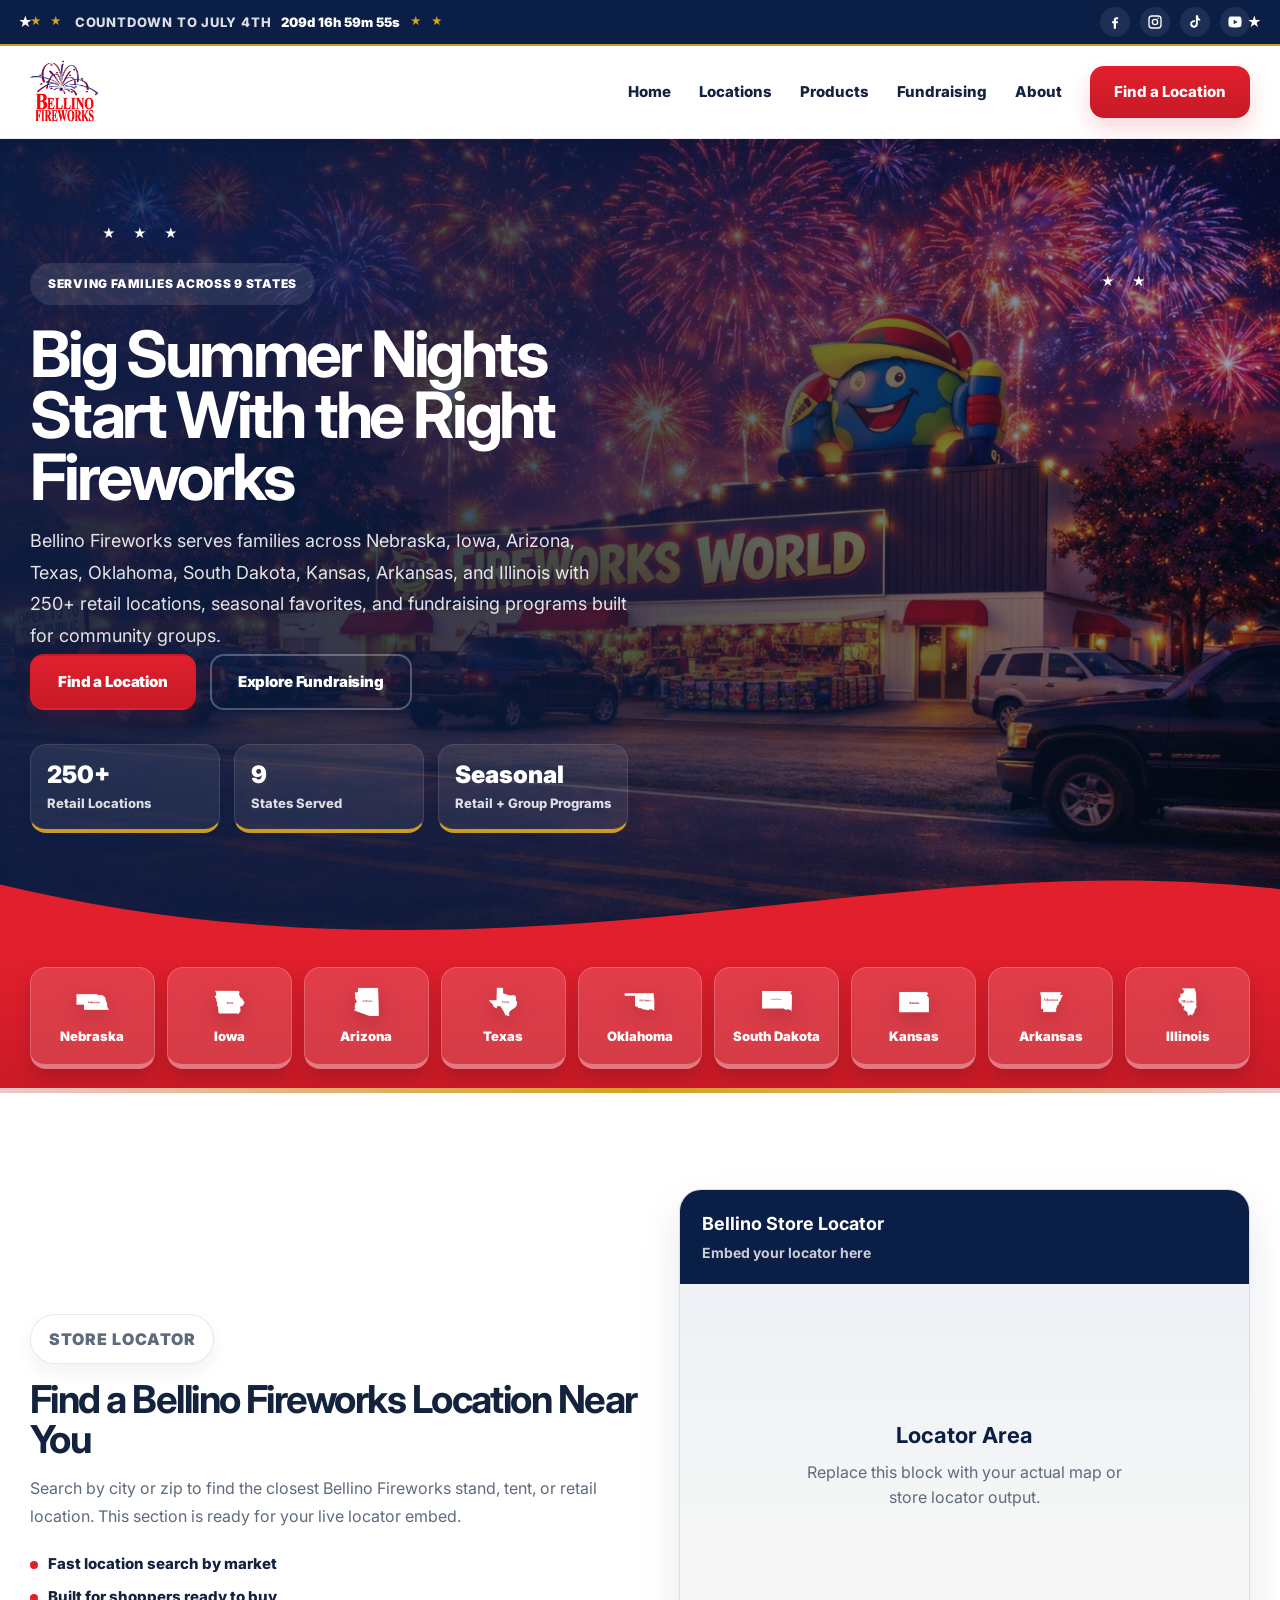
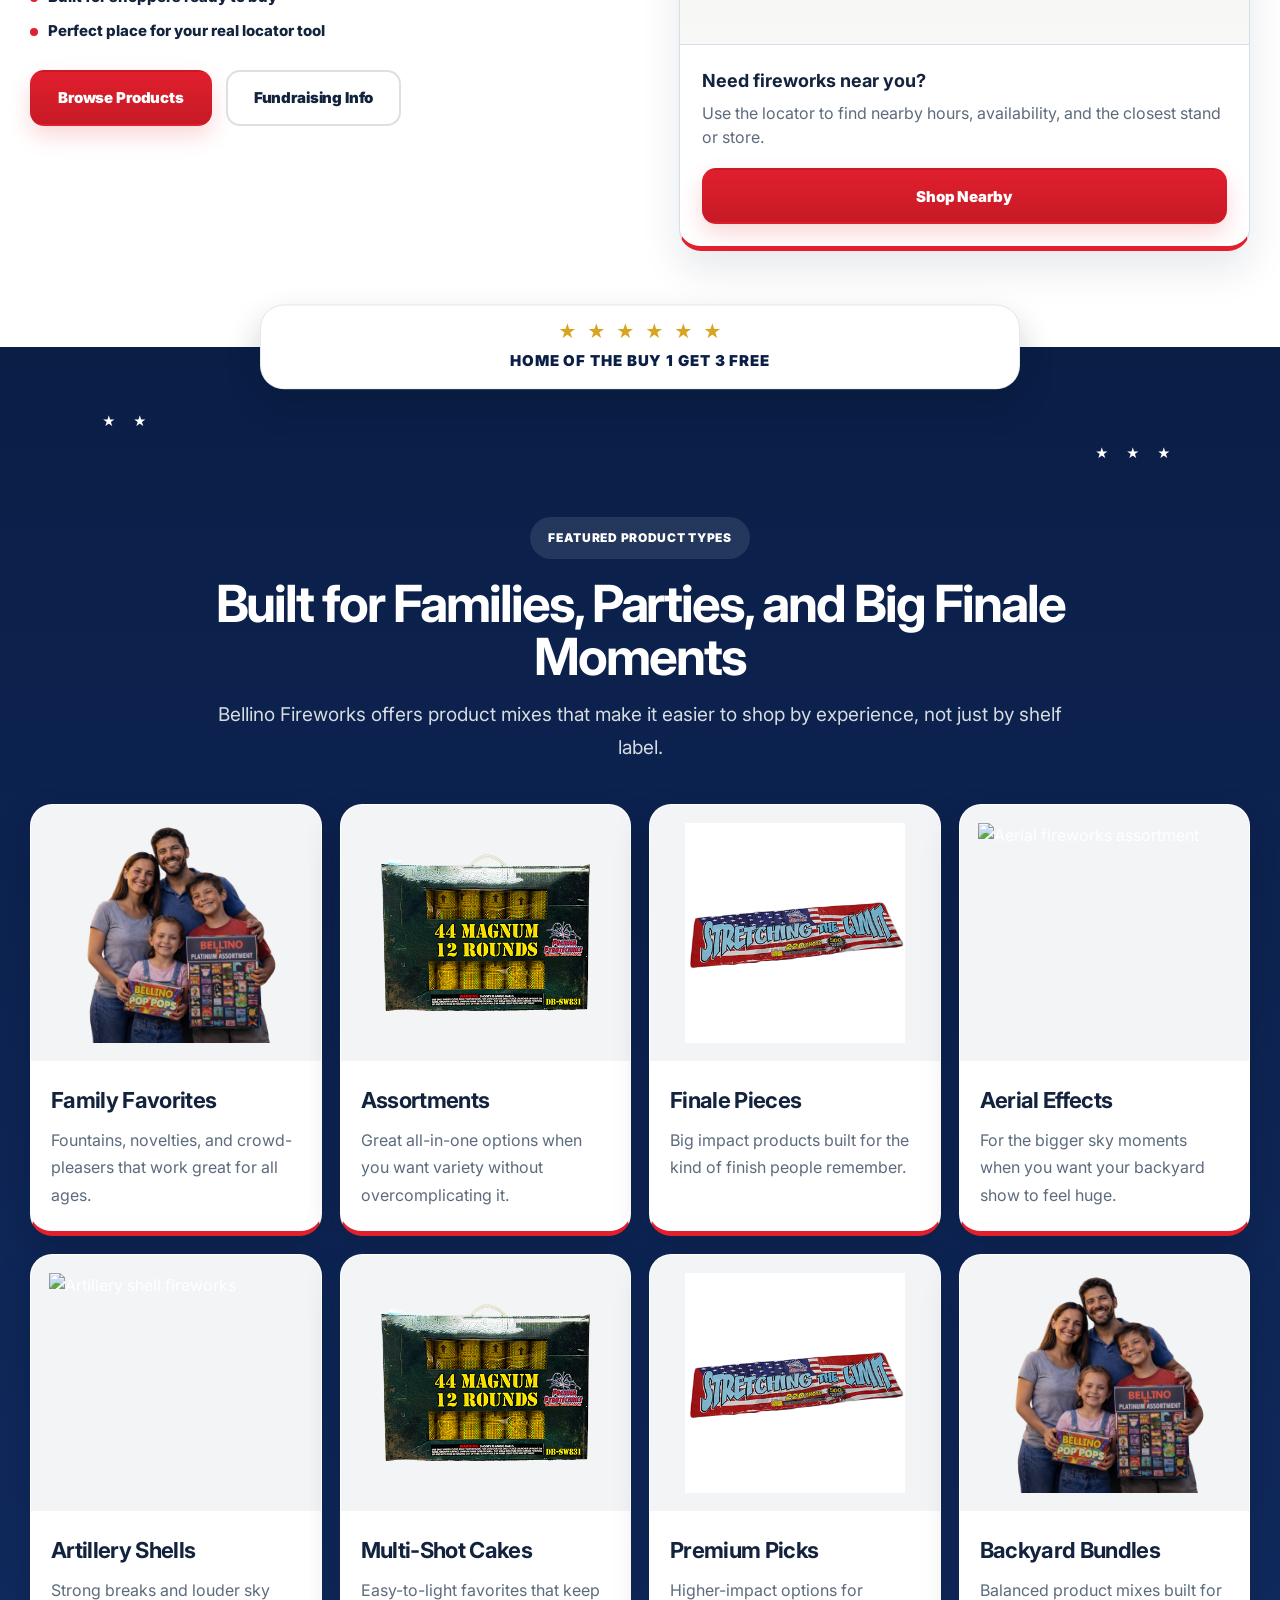
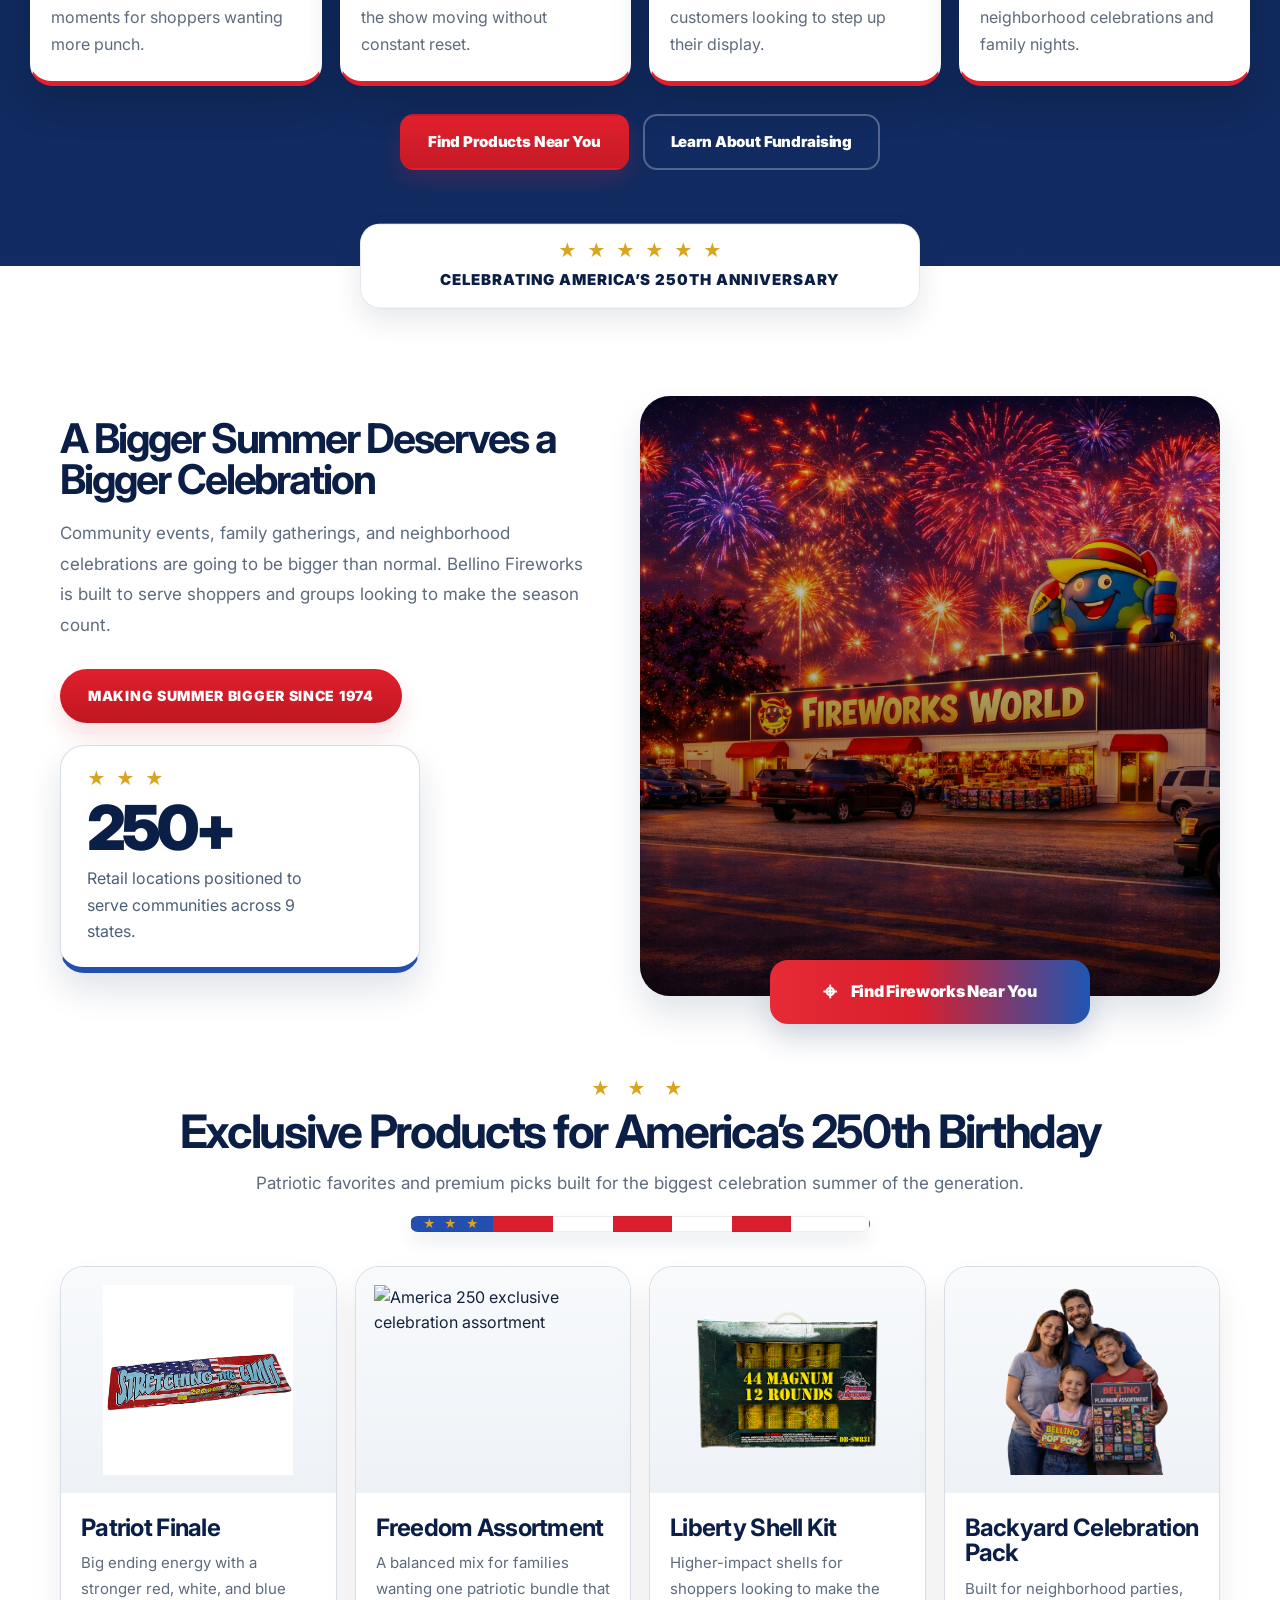
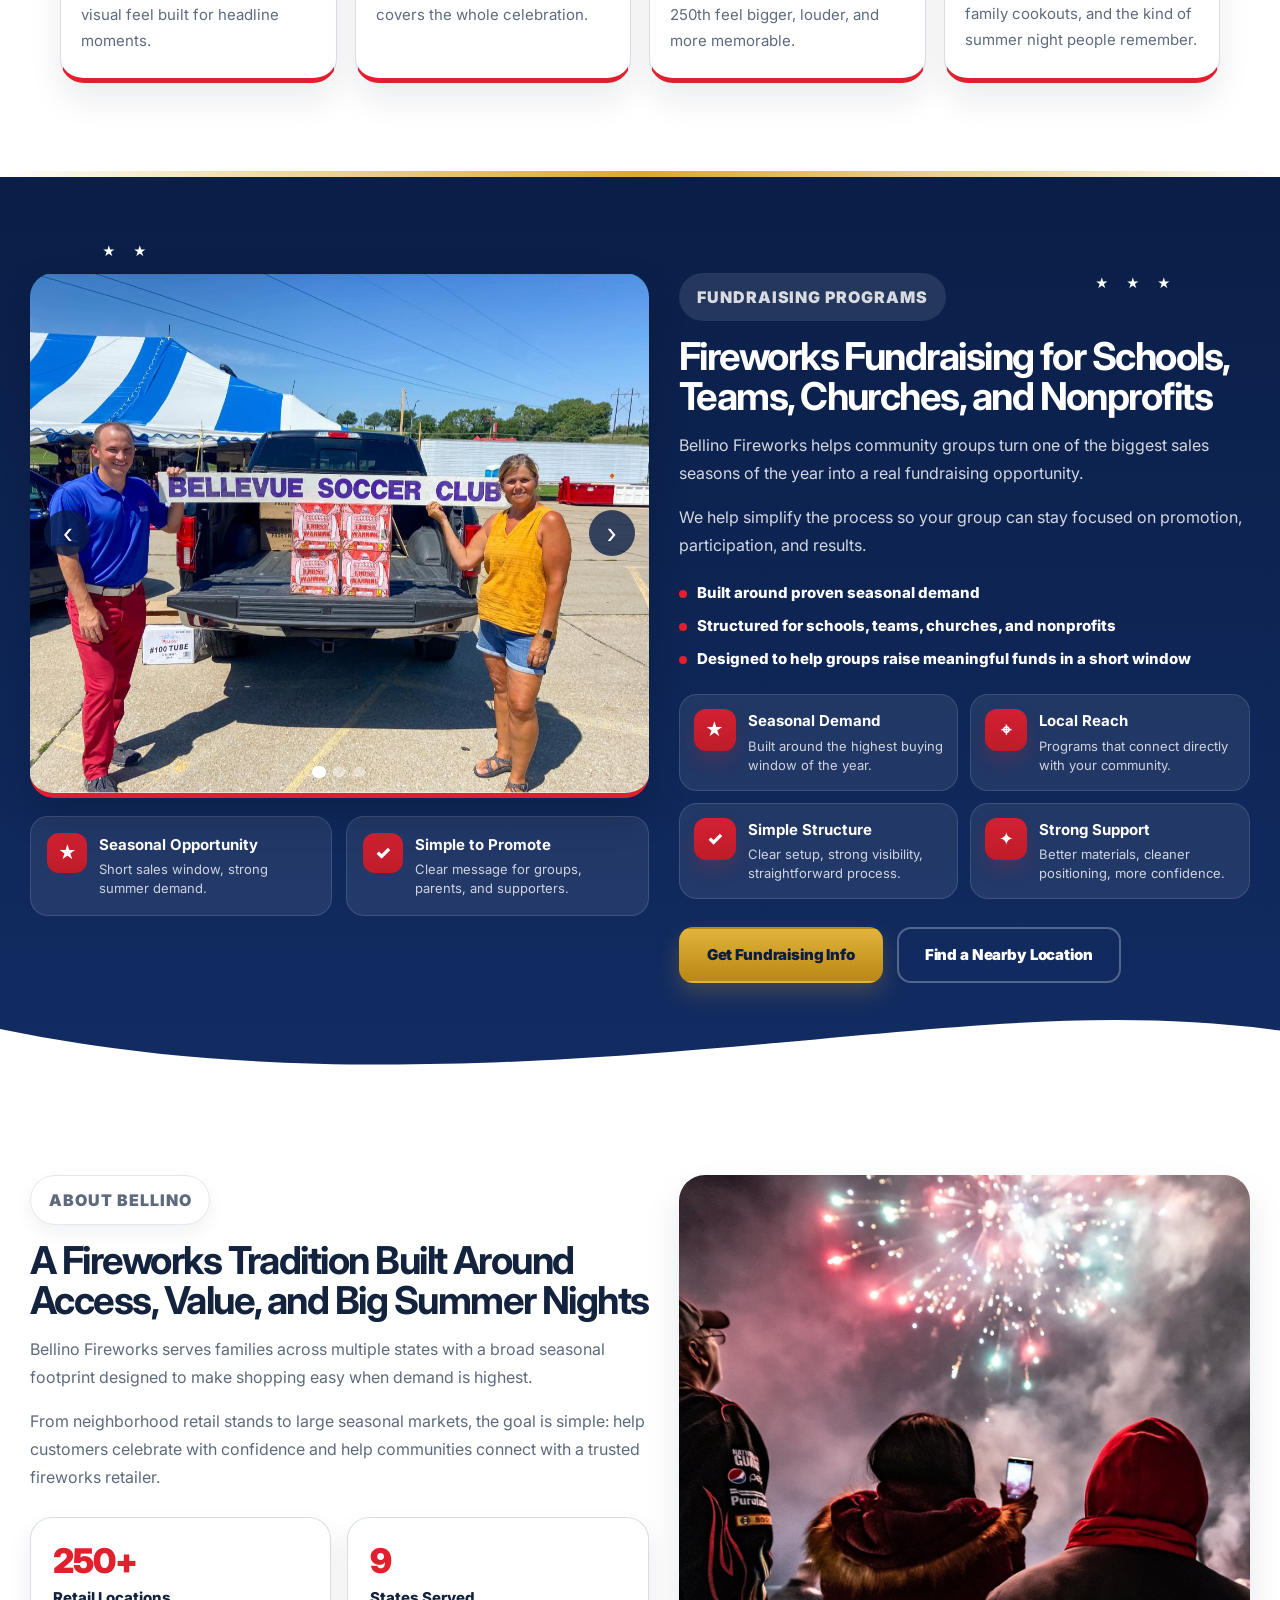
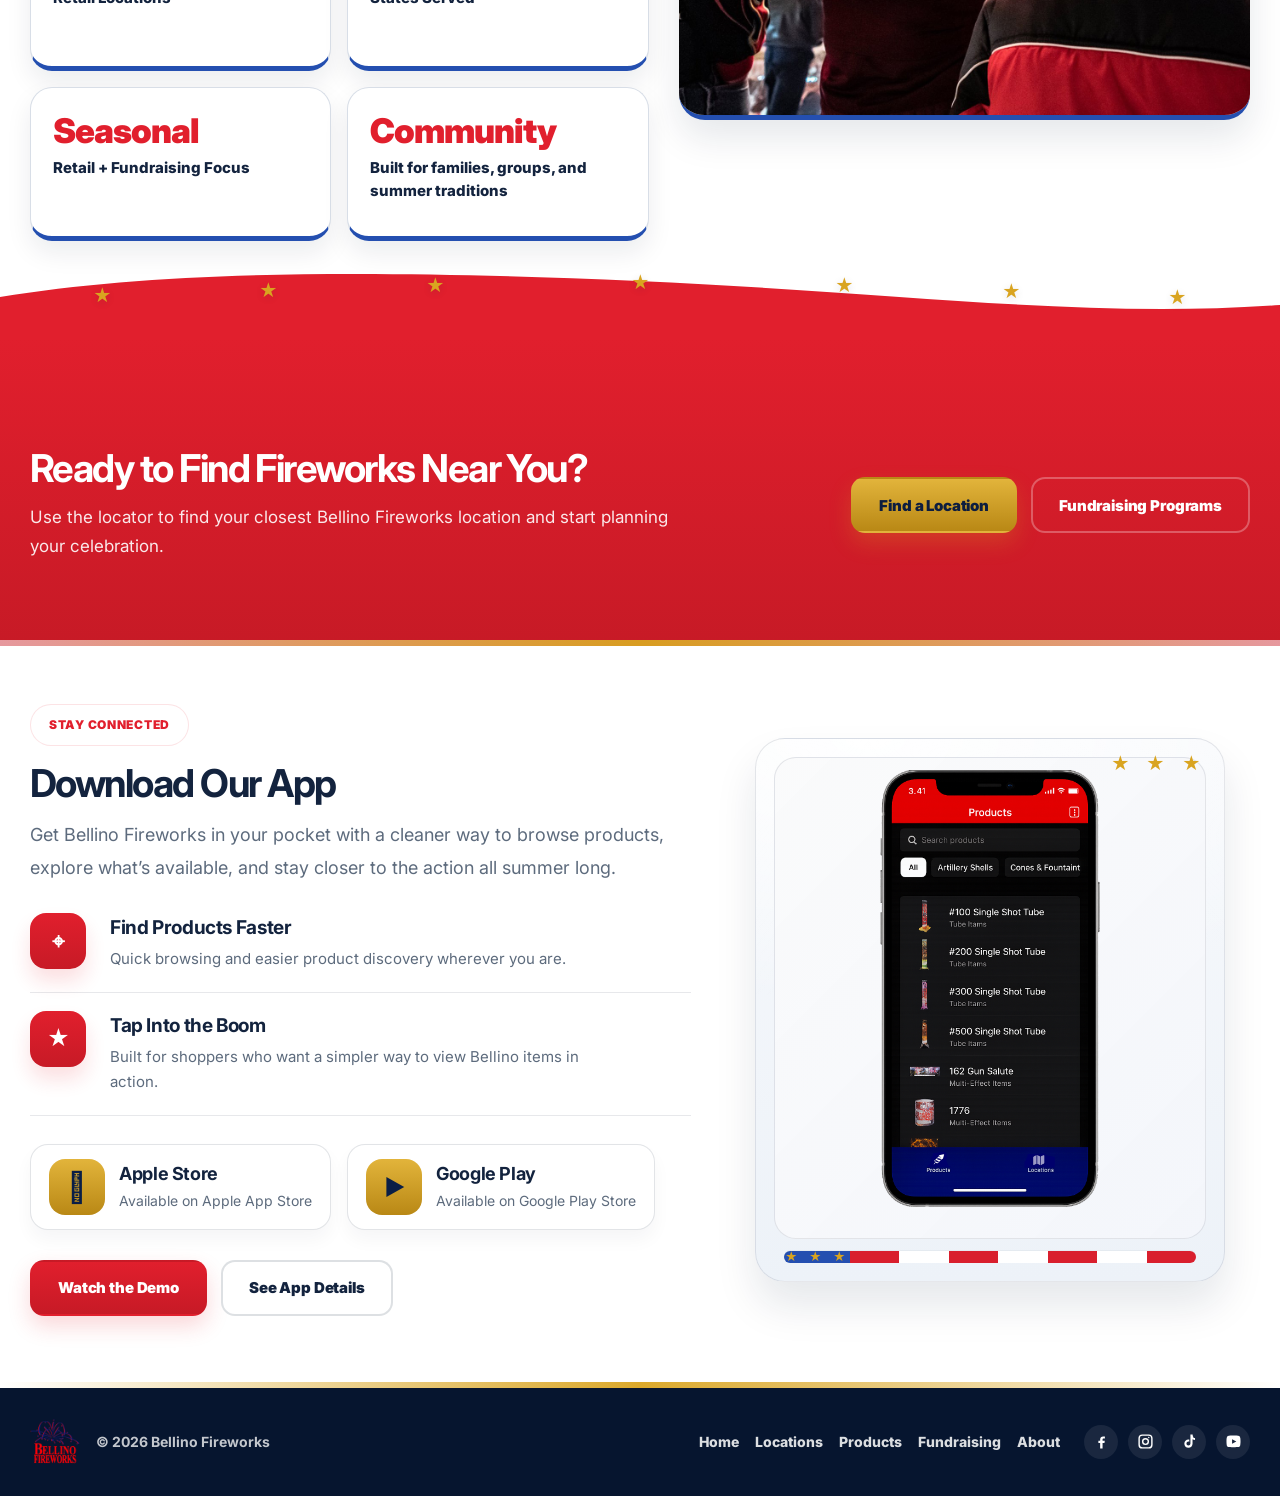
==== commit be67dc2d: "Update index.html" ====
--- a/index.html
+++ b/index.html
@@ -15,6 +15,9 @@
     href="https://fonts.googleapis.com/css2?family=Inter:wght@400;500;600;700;800;900&display=swap"
     rel="stylesheet"
   />
+
+  <link rel="icon" type="image/png" href="images/bellino-fav-icon.png" />
+  <link rel="apple-touch-icon" href="images/bellino-fav-icon.png" />
 
   <link rel="stylesheet" href="styles.css" />
 </head>
@@ -339,6 +342,61 @@
               <span class="usa250-cta-icon">⌖</span>
               <span>Find Fireworks Near You</span>
             </a>
+          </div>
+        </div>
+
+        <div class="usa250-exclusive">
+          <div class="usa250-exclusive-head">
+            <div class="usa250-exclusive-stars" aria-hidden="true">★ ★ ★</div>
+            <h2>Exclusive Products for America’s 250th Birthday</h2>
+            <p class="section-lead center-copy">
+              Patriotic favorites and premium picks built for the biggest celebration summer of the generation.
+            </p>
+            <div class="usa250-flag-underline" aria-hidden="true">
+              <span>★ ★ ★</span>
+            </div>
+          </div>
+
+          <div class="usa250-product-grid">
+            <article class="usa250-product-card">
+              <div class="usa250-product-image">
+                <img src="images/stretching-the-limit.png" alt="America 250 exclusive finale product" />
+              </div>
+              <div class="usa250-product-body">
+                <h3>Patriot Finale</h3>
+                <p>Big ending energy with a stronger red, white, and blue visual feel built for headline moments.</p>
+              </div>
+            </article>
+
+            <article class="usa250-product-card">
+              <div class="usa250-product-image">
+                <img src="images/buy1product.png" alt="America 250 exclusive celebration assortment" />
+              </div>
+              <div class="usa250-product-body">
+                <h3>Freedom Assortment</h3>
+                <p>A balanced mix for families wanting one patriotic bundle that covers the whole celebration.</p>
+              </div>
+            </article>
+
+            <article class="usa250-product-card">
+              <div class="usa250-product-image">
+                <img src="images/44Magnum.png" alt="America 250 premium shell kit" />
+              </div>
+              <div class="usa250-product-body">
+                <h3>Liberty Shell Kit</h3>
+                <p>Higher-impact shells for shoppers looking to make the 250th feel bigger, louder, and more memorable.</p>
+              </div>
+            </article>
+
+            <article class="usa250-product-card">
+              <div class="usa250-product-image">
+                <img src="images/family-bellino-2.png" alt="America 250 backyard celebration pack" />
+              </div>
+              <div class="usa250-product-body">
+                <h3>Backyard Celebration Pack</h3>
+                <p>Built for neighborhood parties, family cookouts, and the kind of summer night people remember.</p>
+              </div>
+            </article>
           </div>
         </div>
       </div>
--- a/styles.css
+++ b/styles.css
@@ -1083,7 +1083,151 @@
   height:6px;
   background:linear-gradient(90deg, rgba(255,255,255,.55) 0%, rgba(217,164,32,.95) 50%, rgba(255,255,255,.55) 100%);
 }
-
+.usa250-exclusive{
+  margin-top:84px;
+}
+
+.usa250-exclusive-head{
+  text-align:center;
+  max-width:980px;
+  margin:0 auto 34px;
+}
+
+.usa250-exclusive-stars{
+  margin-bottom:10px;
+  color:var(--gold);
+  font-size:18px;
+  letter-spacing:.34em;
+  line-height:1;
+}
+
+.usa250-exclusive-head h2{
+  margin:0 0 14px;
+  color:var(--navy);
+  font-size:clamp(34px, 3.6vw, 58px);
+  line-height:1.02;
+  letter-spacing:-.05em;
+}
+
+.usa250-flag-underline{
+  position:relative;
+  width:min(460px, 100%);
+  height:16px;
+  margin:18px auto 18px;
+  border-radius:999px;
+  overflow:hidden;
+  background:
+    linear-gradient(
+      90deg,
+      #244fb0 0%,
+      #244fb0 18%,
+      #d91f2d 18%,
+      #d91f2d 31%,
+      #ffffff 31%,
+      #ffffff 44%,
+      #d91f2d 44%,
+      #d91f2d 57%,
+      #ffffff 57%,
+      #ffffff 70%,
+      #d91f2d 70%,
+      #d91f2d 83%,
+      #ffffff 83%,
+      #ffffff 100%
+    );
+  box-shadow:0 10px 18px rgba(13,27,56,.08);
+  border:1px solid rgba(19,35,62,.08);
+}
+
+.usa250-flag-underline span{
+  position:absolute;
+  left:9%;
+  top:50%;
+  transform:translate(-50%, -50%);
+  color:var(--gold);
+  font-size:12px;
+  letter-spacing:.22em;
+  white-space:nowrap;
+}
+
+.usa250-product-grid{
+  display:grid;
+  grid-template-columns:repeat(4, 1fr);
+  gap:18px;
+}
+
+.usa250-product-card{
+  background:#fff;
+  border:1px solid var(--line);
+  border-bottom:5px solid var(--red);
+  border-radius:24px;
+  overflow:hidden;
+  box-shadow:0 18px 32px rgba(13,27,56,.08);
+  transition:transform .16s ease, box-shadow .16s ease;
+}
+
+.usa250-product-card:hover{
+  transform:translateY(-6px);
+  box-shadow:0 24px 38px rgba(13,27,56,.13);
+}
+
+.usa250-product-image{
+  min-height:220px;
+  background:linear-gradient(180deg, #f8fafc 0%, #eef2f7 100%);
+  display:flex;
+  align-items:center;
+  justify-content:center;
+  padding:18px;
+}
+
+.usa250-product-image img{
+  width:100%;
+  height:190px;
+  object-fit:contain;
+}
+
+.usa250-product-body{
+  padding:22px 20px 24px;
+}
+
+.usa250-product-body h3{
+  margin:0 0 10px;
+  color:var(--navy);
+  font-size:24px;
+  line-height:1.05;
+  letter-spacing:-.03em;
+}
+
+.usa250-product-body p{
+  margin:0;
+  color:var(--text-soft);
+  font-size:15px;
+  line-height:1.72;
+}
+
+@media (max-width:1100px){
+  .usa250-product-grid{
+    grid-template-columns:repeat(2, 1fr);
+  }
+}
+
+@media (max-width:700px){
+  .usa250-exclusive{
+    margin-top:64px;
+  }
+
+  .usa250-product-grid{
+    grid-template-columns:1fr;
+  }
+
+  .usa250-flag-underline{
+    height:14px;
+  }
+
+  .usa250-flag-underline span{
+    font-size:10px;
+    letter-spacing:.18em;
+  }
+}
 /* FUNDRAISING */
 .fundraising-left{
   display:grid;
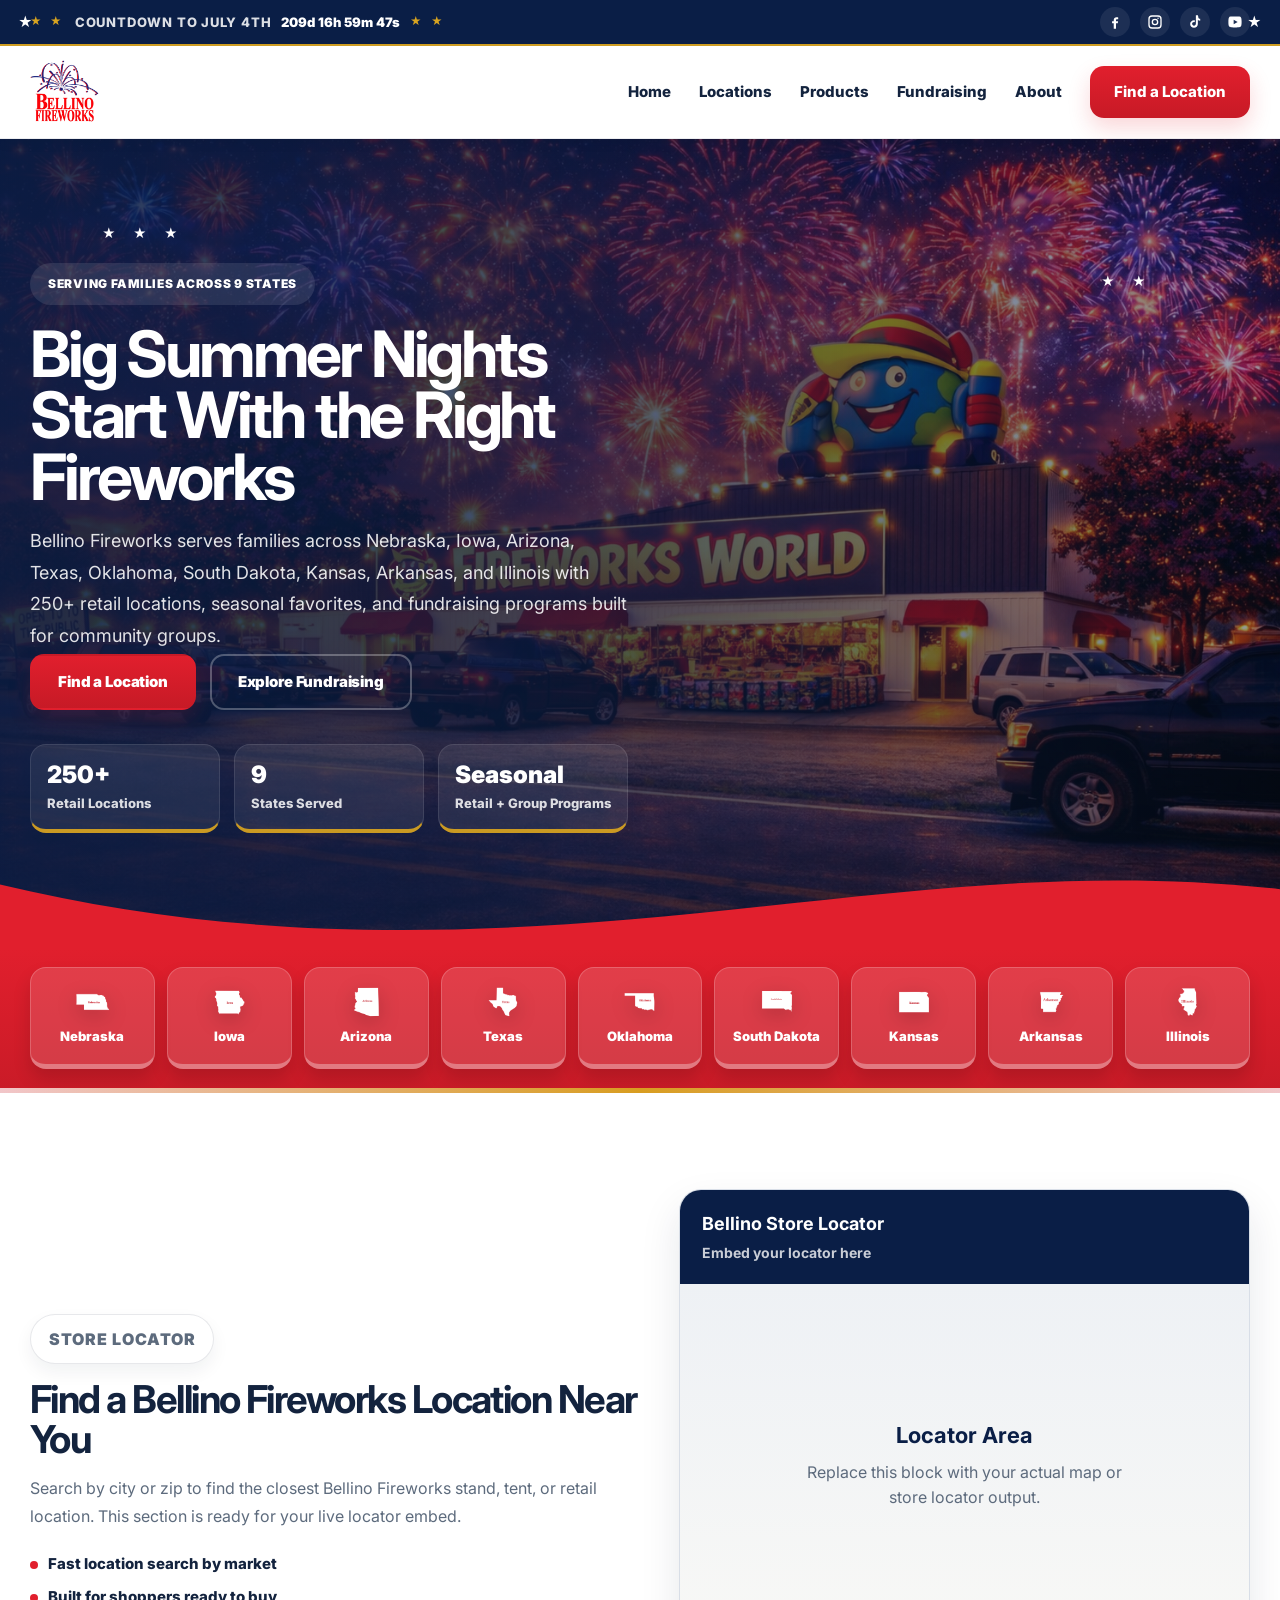
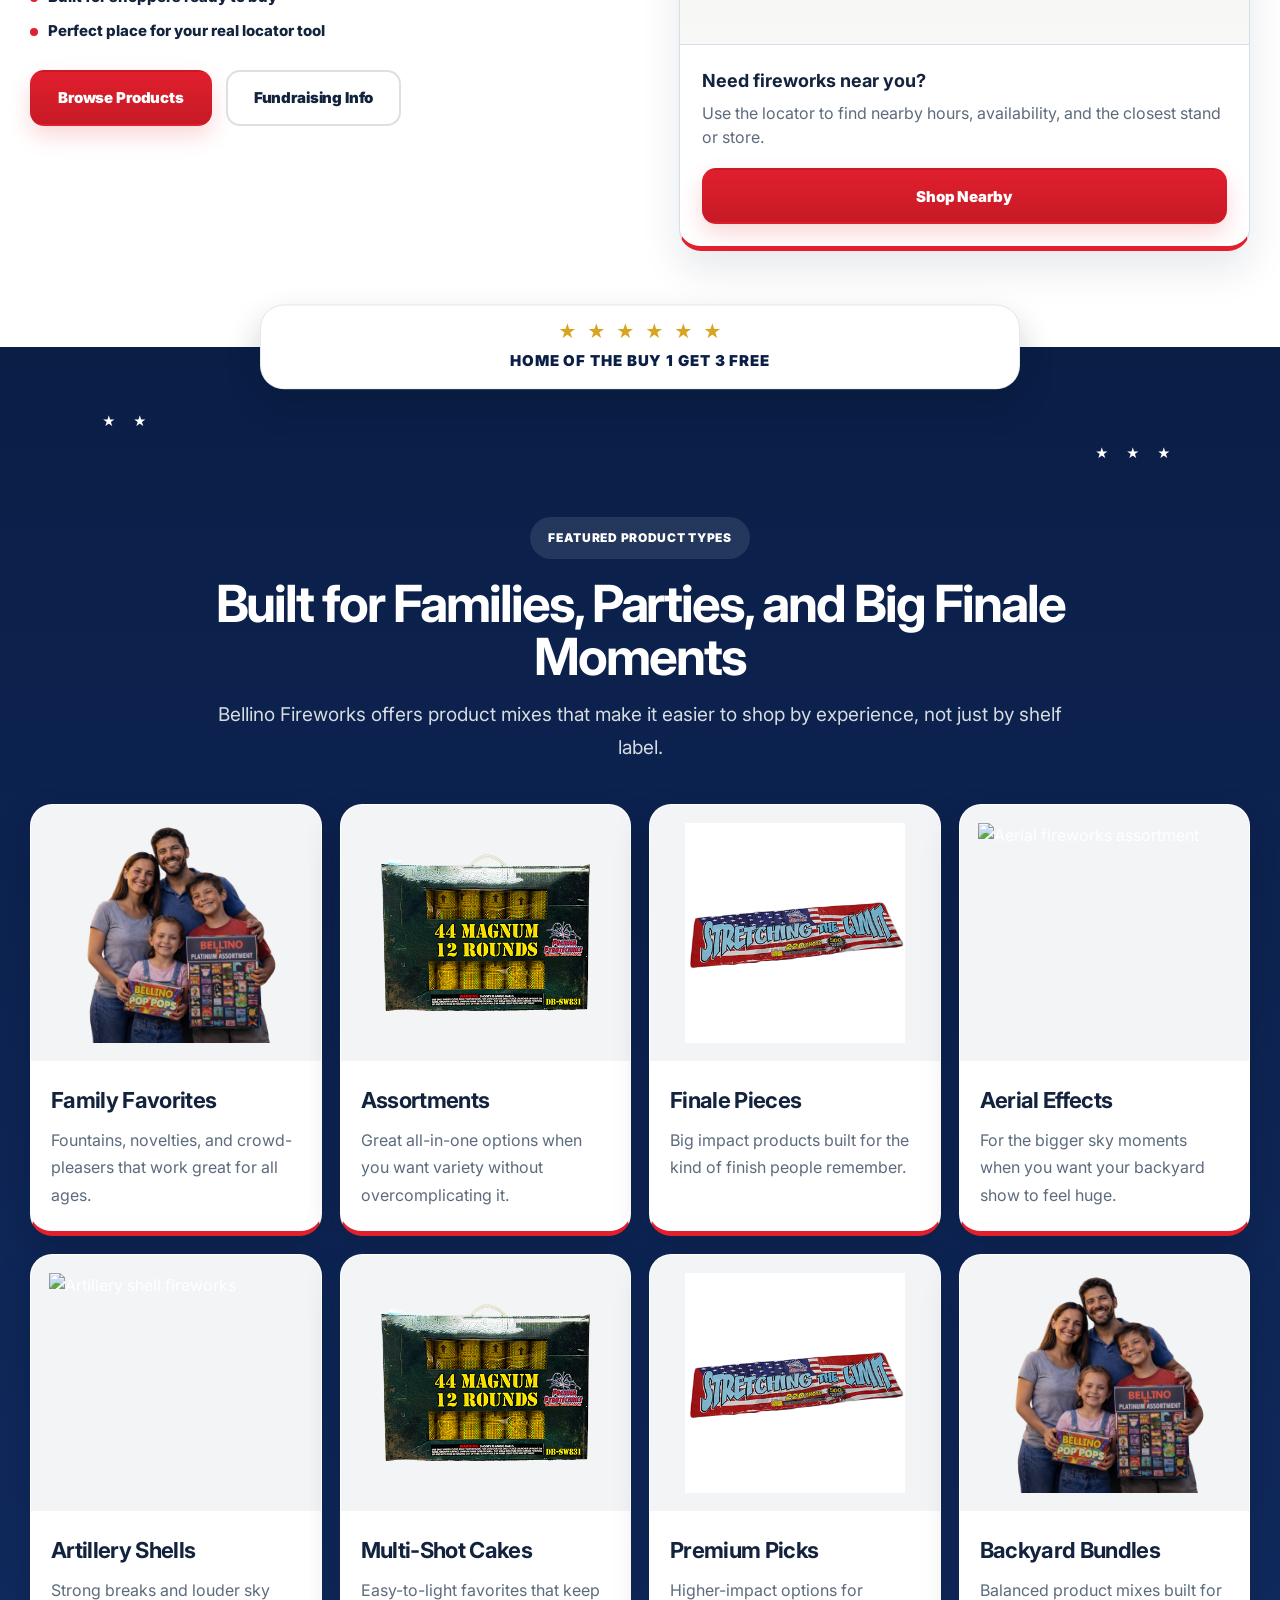
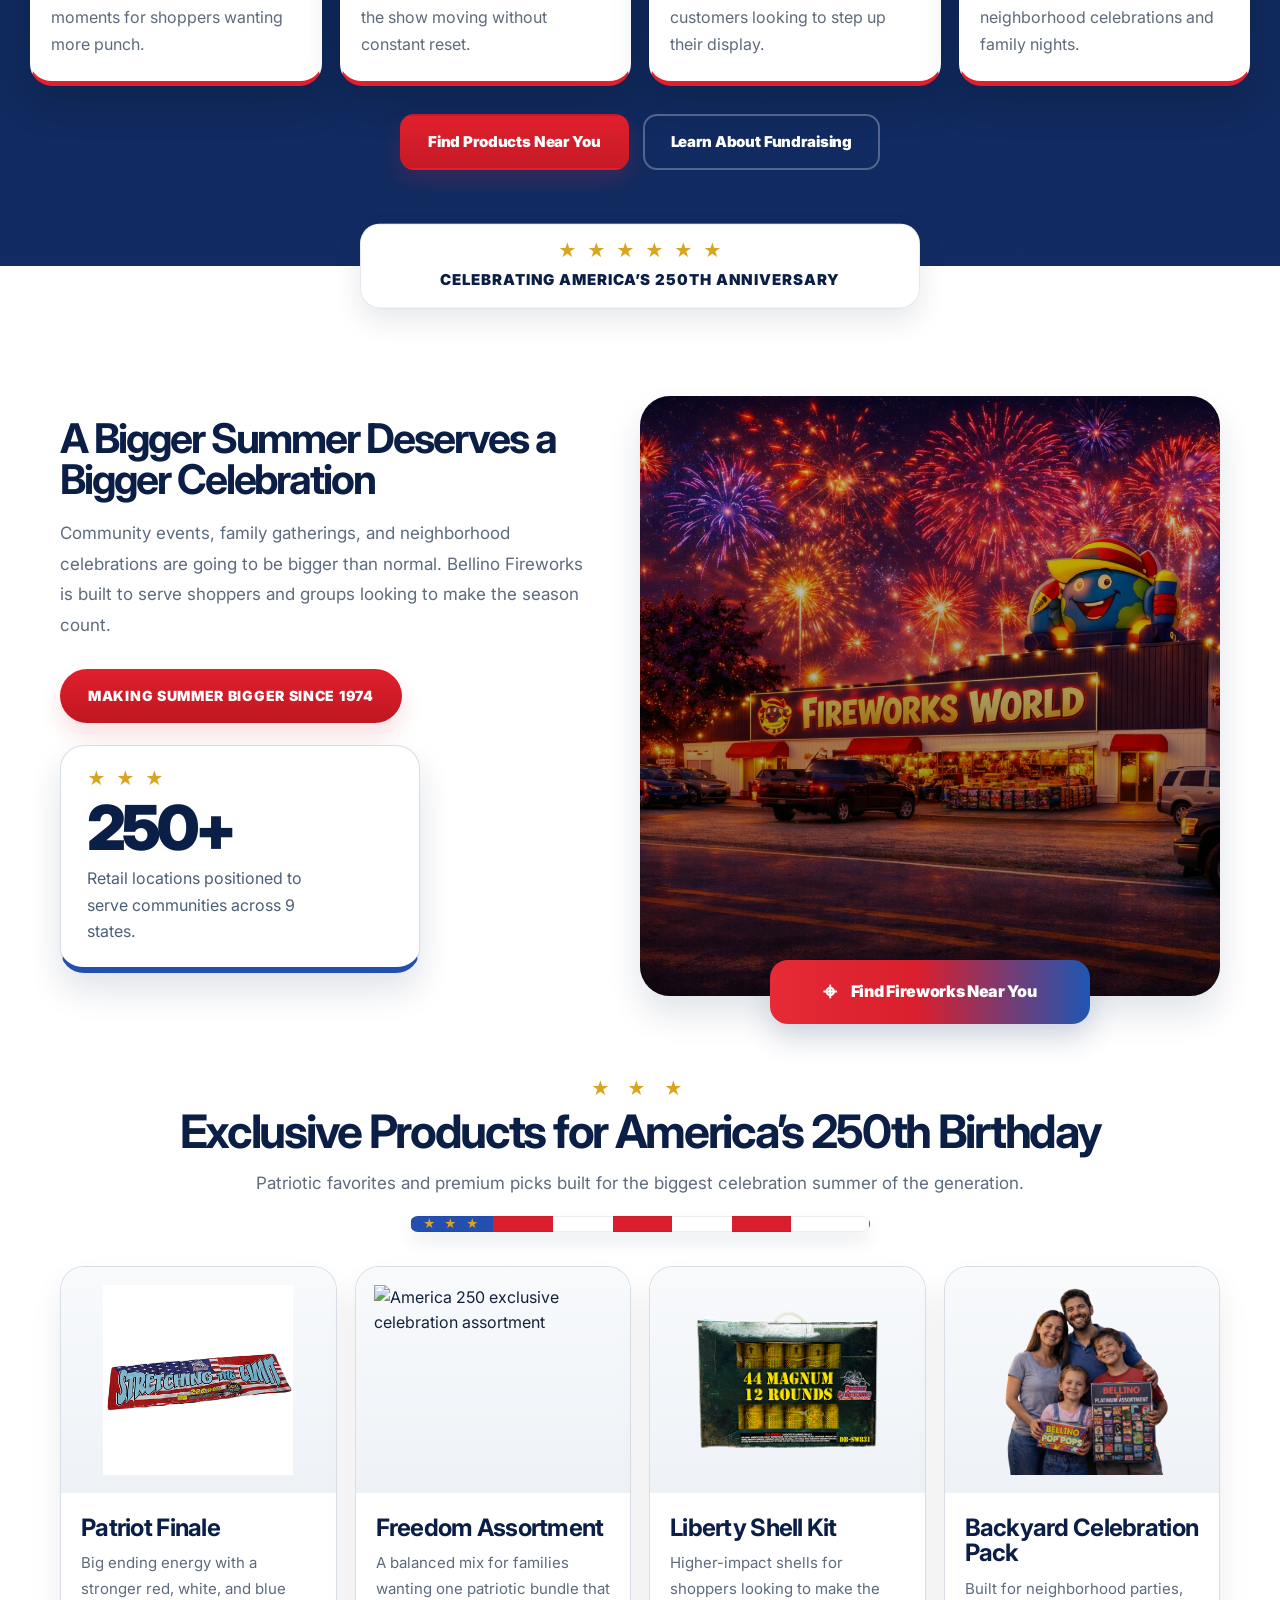
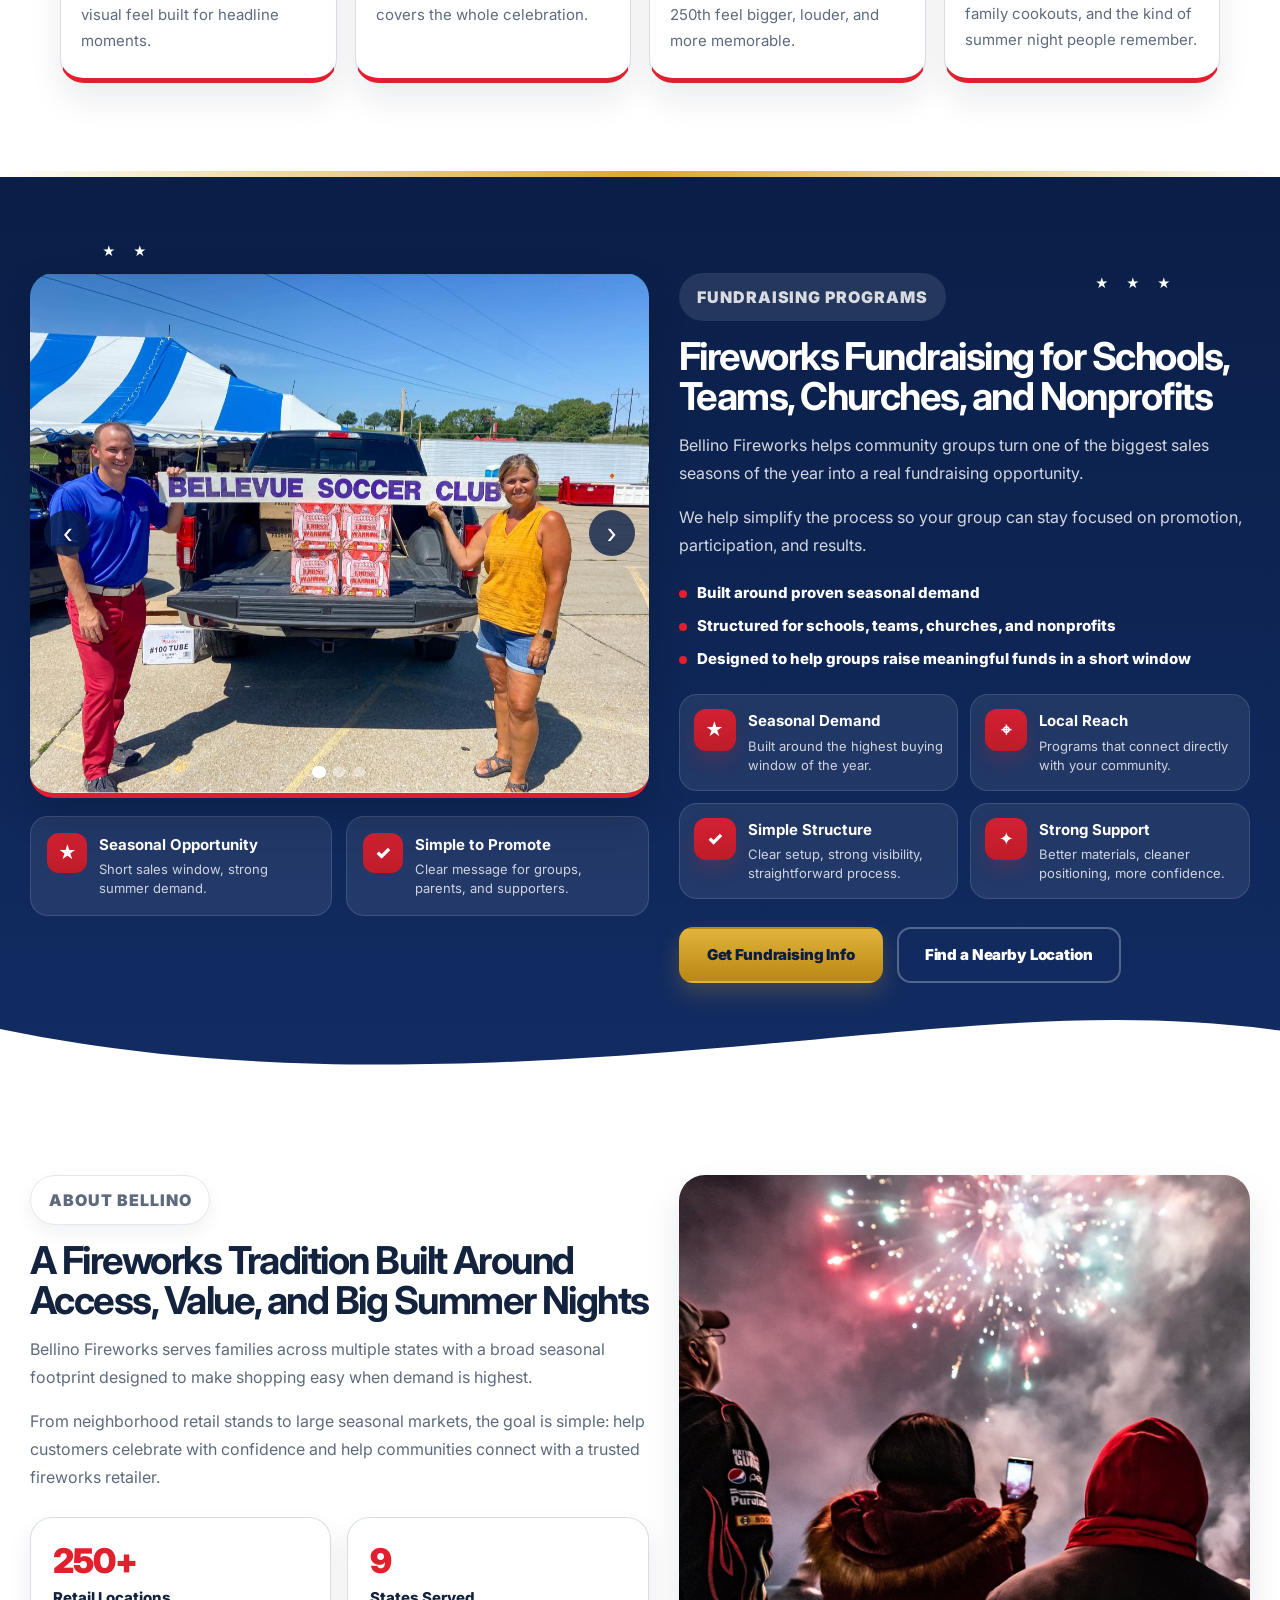
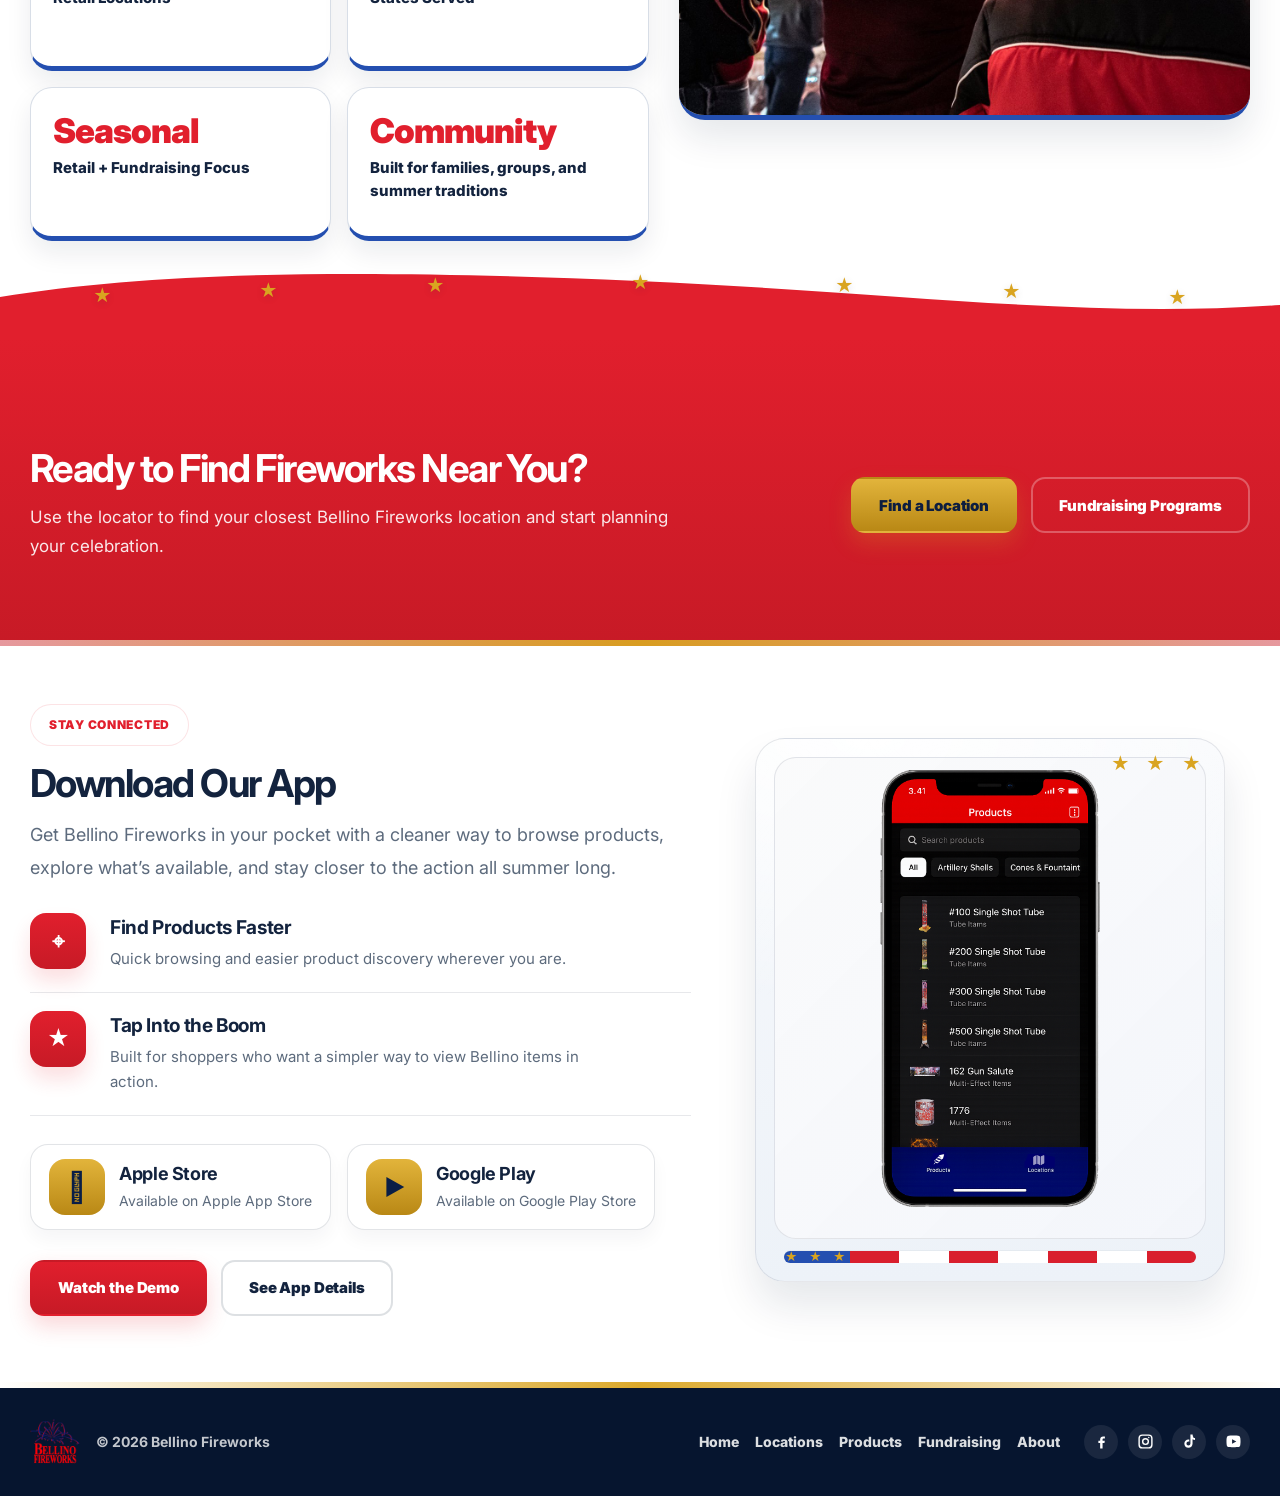
==== commit 13691efb: "Update index.html" ====
--- a/index.html
+++ b/index.html
@@ -62,7 +62,7 @@
         <a href="#top">Home</a>
         <a href="#locations">Locations</a>
         <a href="#products">Products</a>
-        <a href="#fundraising">Fundraising</a>
+        <a href="fundraising.html">Fundraising</a>
         <a href="#about">About</a>
         <a class="header-cta" href="#locations">Find a Location</a>
       </nav>
@@ -576,7 +576,7 @@
 
         <div class="button-row closing-buttons">
           <a class="btn btn-gold" href="#locations">Find a Location</a>
-          <a class="btn btn-outline-light" href="#fundraising">Fundraising Programs</a>
+          <a class="btn btn-outline-light" href="fundraising.html">Fundraising Programs</a>
         </div>
       </div>
 
@@ -665,7 +665,7 @@
         <a href="#top">Home</a>
         <a href="#locations">Locations</a>
         <a href="#products">Products</a>
-        <a href="#fundraising">Fundraising</a>
+        <a href="fundraising.html">Fundraising</a>
         <a href="#about">About</a>
       </nav>
 
--- a/styles.css
+++ b/styles.css
@@ -1083,6 +1083,7 @@
   height:6px;
   background:linear-gradient(90deg, rgba(255,255,255,.55) 0%, rgba(217,164,32,.95) 50%, rgba(255,255,255,.55) 100%);
 }
+
 .usa250-exclusive{
   margin-top:84px;
 }
@@ -1204,30 +1205,6 @@
   line-height:1.72;
 }
 
-@media (max-width:1100px){
-  .usa250-product-grid{
-    grid-template-columns:repeat(2, 1fr);
-  }
-}
-
-@media (max-width:700px){
-  .usa250-exclusive{
-    margin-top:64px;
-  }
-
-  .usa250-product-grid{
-    grid-template-columns:1fr;
-  }
-
-  .usa250-flag-underline{
-    height:14px;
-  }
-
-  .usa250-flag-underline span{
-    font-size:10px;
-    letter-spacing:.18em;
-  }
-}
 /* FUNDRAISING */
 .fundraising-left{
   display:grid;
@@ -1533,7 +1510,6 @@
   text-shadow:0 2px 8px rgba(10,30,70,.12);
 }
 
-/* tuned so stars sit on the actual wave line */
 .closing-wave-stars span:nth-child(1){ left:8%;  top:33px; }
 .closing-wave-stars span:nth-child(2){ left:21%; top:28px; }
 .closing-wave-stars span:nth-child(3){ left:34%; top:23px; }
@@ -1803,25 +1779,18 @@
       90deg,
       #244fb0 0%,
       #244fb0 16%,
-
       #d91f2d 16%,
       #d91f2d 28%,
-
       #ffffff 28%,
       #ffffff 40%,
-
       #d91f2d 40%,
       #d91f2d 52%,
-
       #ffffff 52%,
       #ffffff 64%,
-
       #d91f2d 64%,
       #d91f2d 76%,
-
       #ffffff 76%,
       #ffffff 88%,
-
       #d91f2d 88%,
       #d91f2d 100%
     );
@@ -1954,6 +1923,7 @@
   }
 
   .product-grid{ grid-template-columns:repeat(2, 1fr); }
+  .usa250-product-grid{ grid-template-columns:repeat(2, 1fr); }
   .states-grid{ grid-template-columns:repeat(4, 1fr); }
   .closing-buttons{ justify-content:flex-start; }
 
@@ -2051,23 +2021,79 @@
     padding:10px 0;
   }
 
-  .brand img{ height:58px; }
-
-  .hero{
-    min-height:680px;
-  }
-
+  .brand img{
+    height:58px;
+  }
+
+  /* HERO MOBILE FIX */
+  .hero,
   .hero-inner{
-    min-height:680px;
-    padding:96px 0 82px;
+    min-height:auto;
+  }
+
+  .hero-inner{
+    padding:64px 0 72px;
+    align-items:flex-start;
+  }
+
+  .hero-copy{
+    max-width:100%;
+  }
+
+  .hero-copy-rotator{
+    display:block;
+    height:auto !important;
+  }
+
+  .hero-copy-slide{
+    position:relative;
+    inset:auto;
+    opacity:1 !important;
+    transform:none !important;
+    pointer-events:auto;
+  }
+
+  .hero-copy-slide:not(.is-active){
+    display:none;
   }
 
   .hero h1{
-    font-size:clamp(34px, 10vw, 52px);
+    font-size:clamp(34px, 11vw, 52px);
+    line-height:1.02;
+    margin:0 0 14px;
+    max-width:100%;
   }
 
   .hero-text{
+    max-width:100%;
     font-size:16px;
+    line-height:1.6;
+    margin:0 0 18px;
+  }
+
+  .hero-buttons{
+    margin:22px 0 18px;
+  }
+
+  .hero-buttons .btn{
+    width:100%;
+    min-height:54px;
+  }
+
+  .hero-stats{
+    grid-template-columns:1fr;
+    max-width:100%;
+    margin-top:8px;
+  }
+
+  .hero-stat{
+    padding:16px 16px 14px;
+  }
+
+  .hero-overlay{
+    background:
+      linear-gradient(180deg, rgba(10,30,70,.84) 0%, rgba(10,30,70,.72) 58%, rgba(10,30,70,.60) 100%),
+      linear-gradient(180deg, rgba(0,0,0,.10), rgba(0,0,0,.22));
   }
 
   .states-grid,
@@ -2075,7 +2101,10 @@
     grid-template-columns:repeat(2, 1fr);
   }
 
-  .product-grid{ grid-template-columns:1fr; }
+  .product-grid,
+  .usa250-product-grid{
+    grid-template-columns:1fr;
+  }
 
   .section{
     padding:78px 0;
@@ -2158,6 +2187,19 @@
     min-width:0;
   }
 
+  .usa250-exclusive{
+    margin-top:64px;
+  }
+
+  .usa250-flag-underline{
+    height:14px;
+  }
+
+  .usa250-flag-underline span{
+    font-size:10px;
+    letter-spacing:.18em;
+  }
+
   .hero-stars,
   .dark-stars{
     display:none;
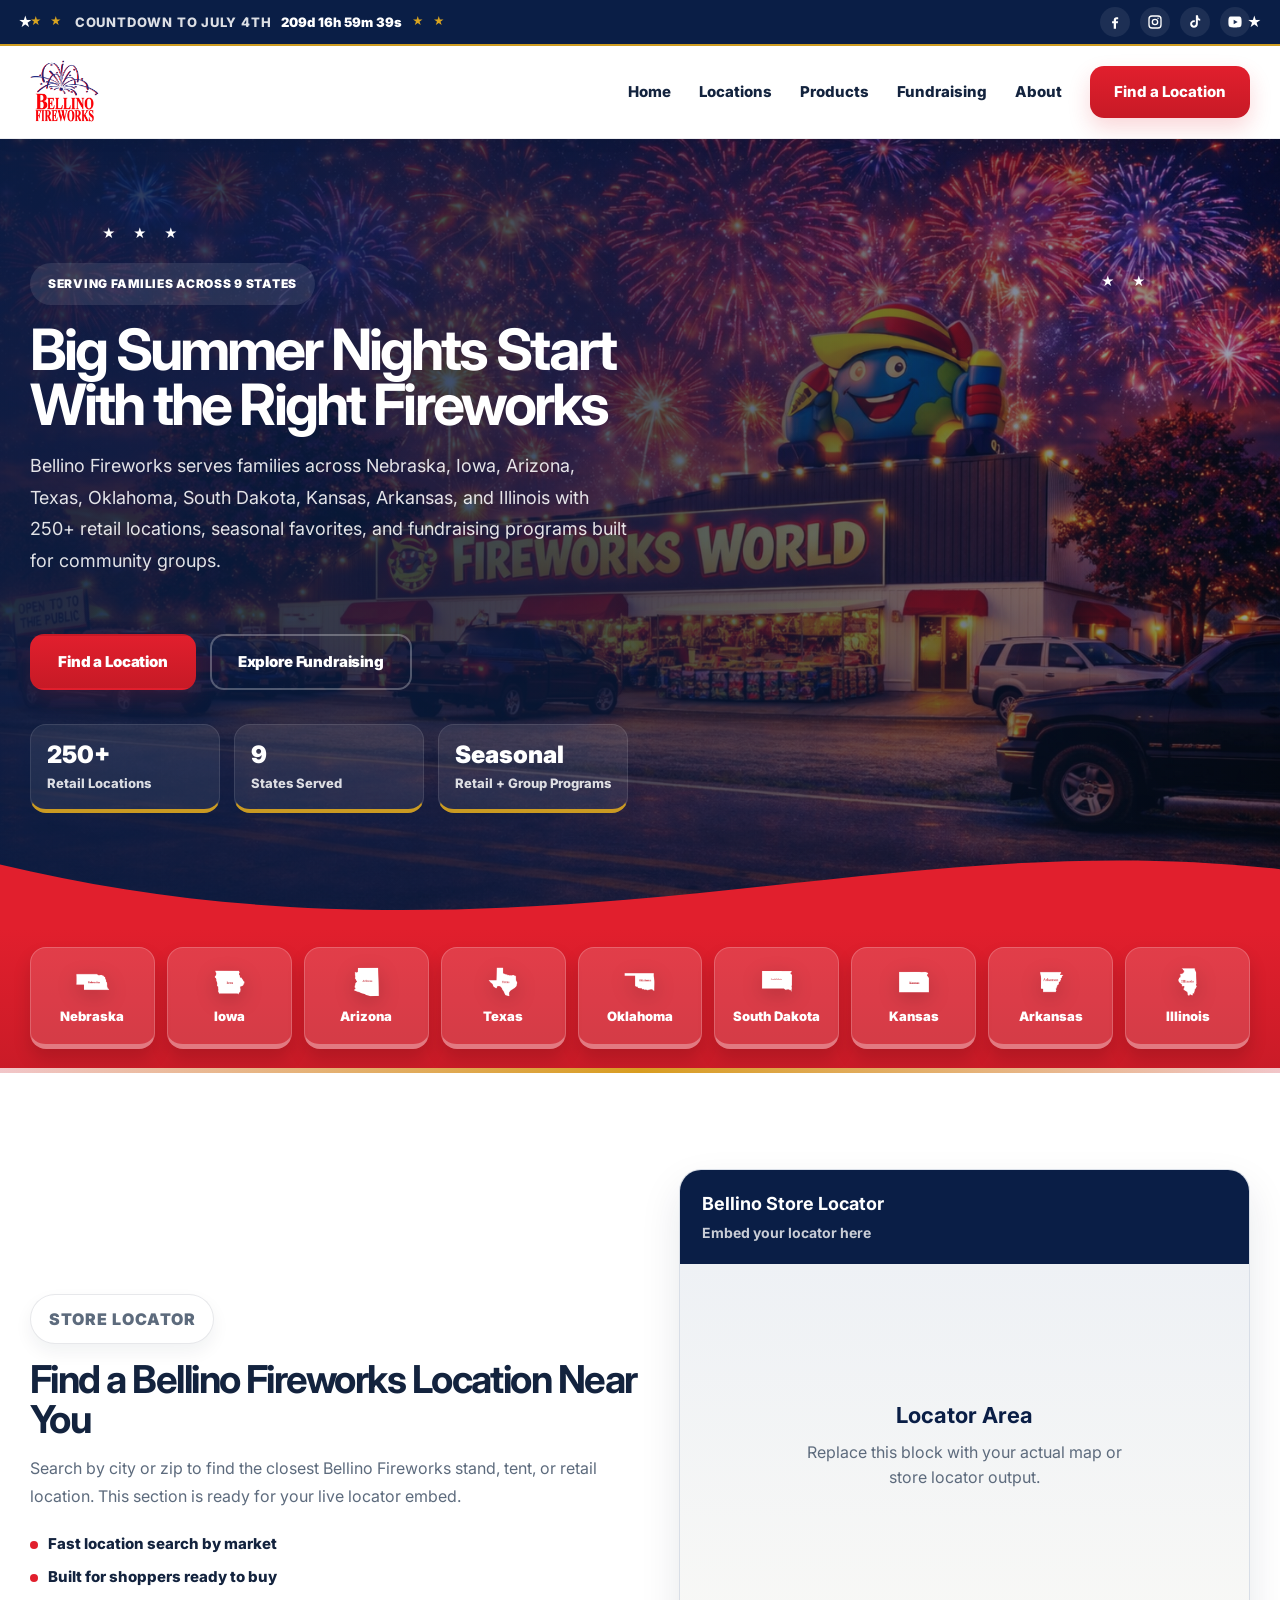
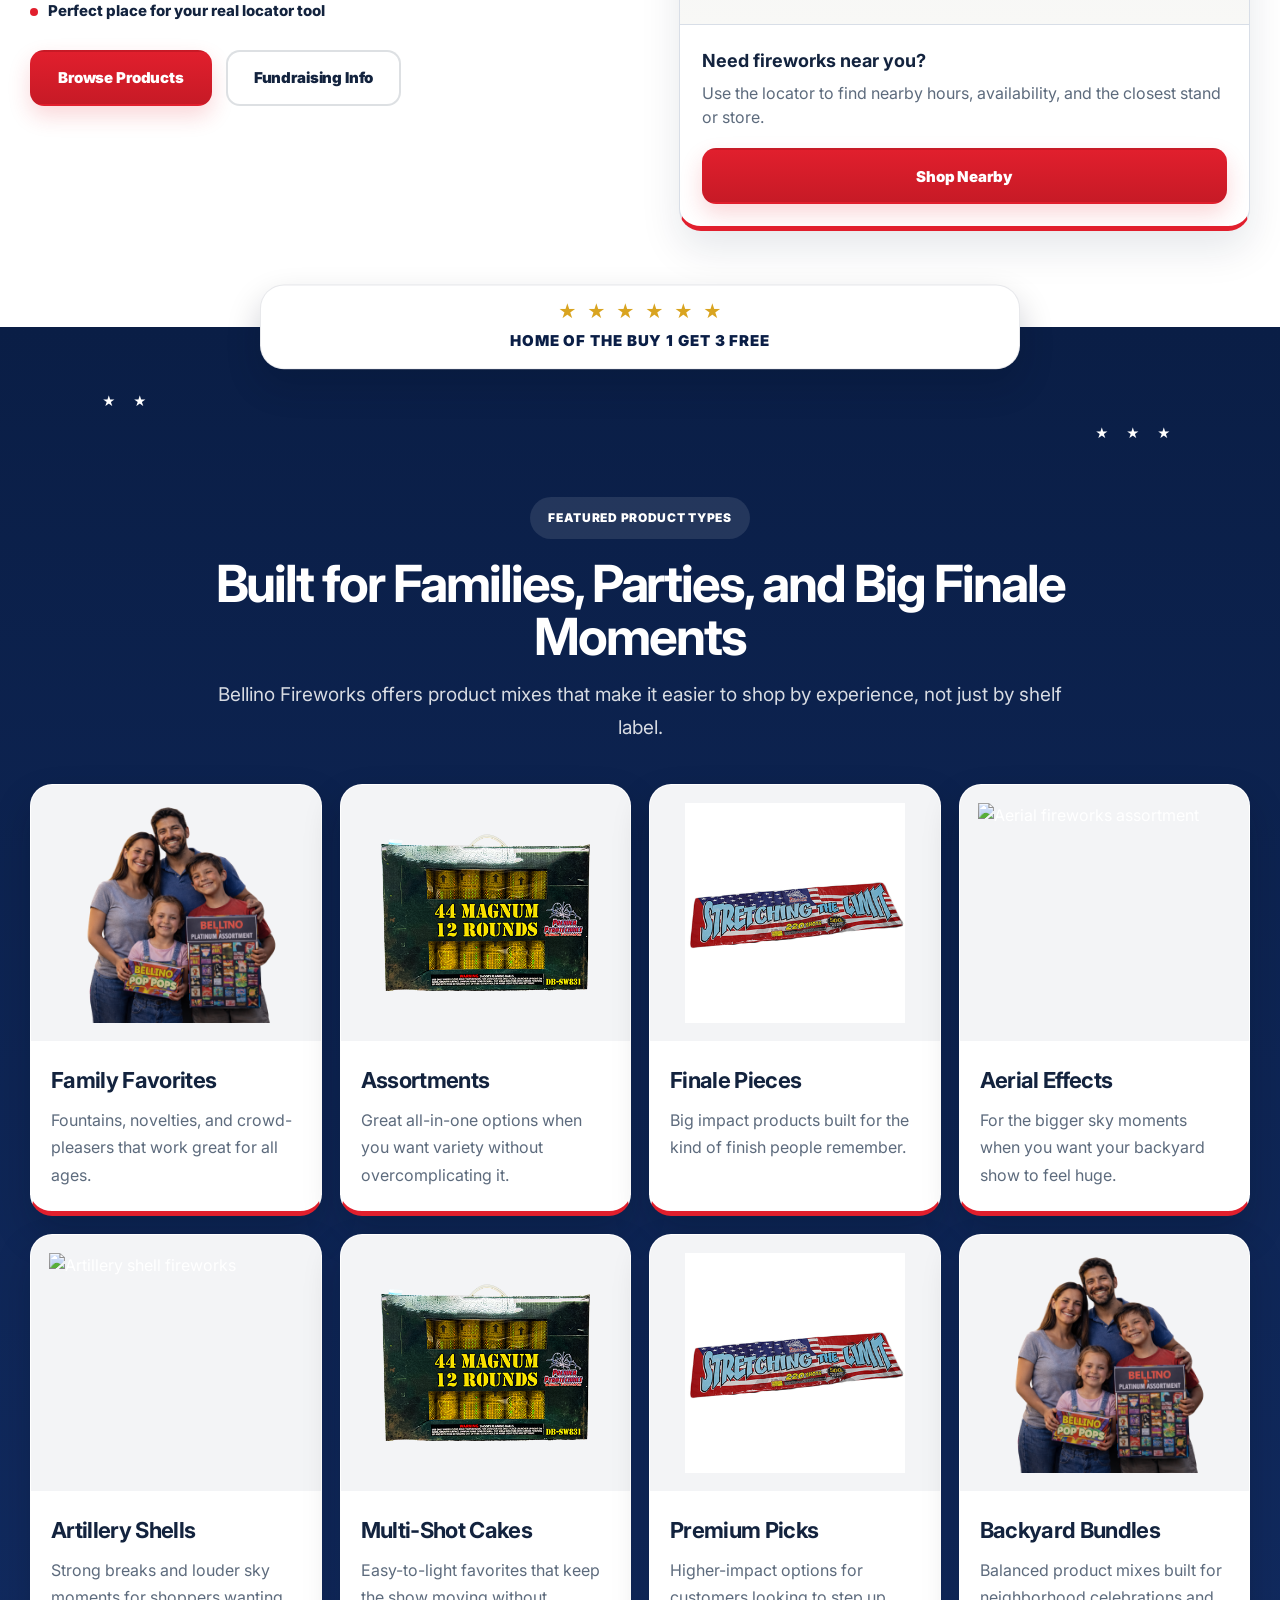
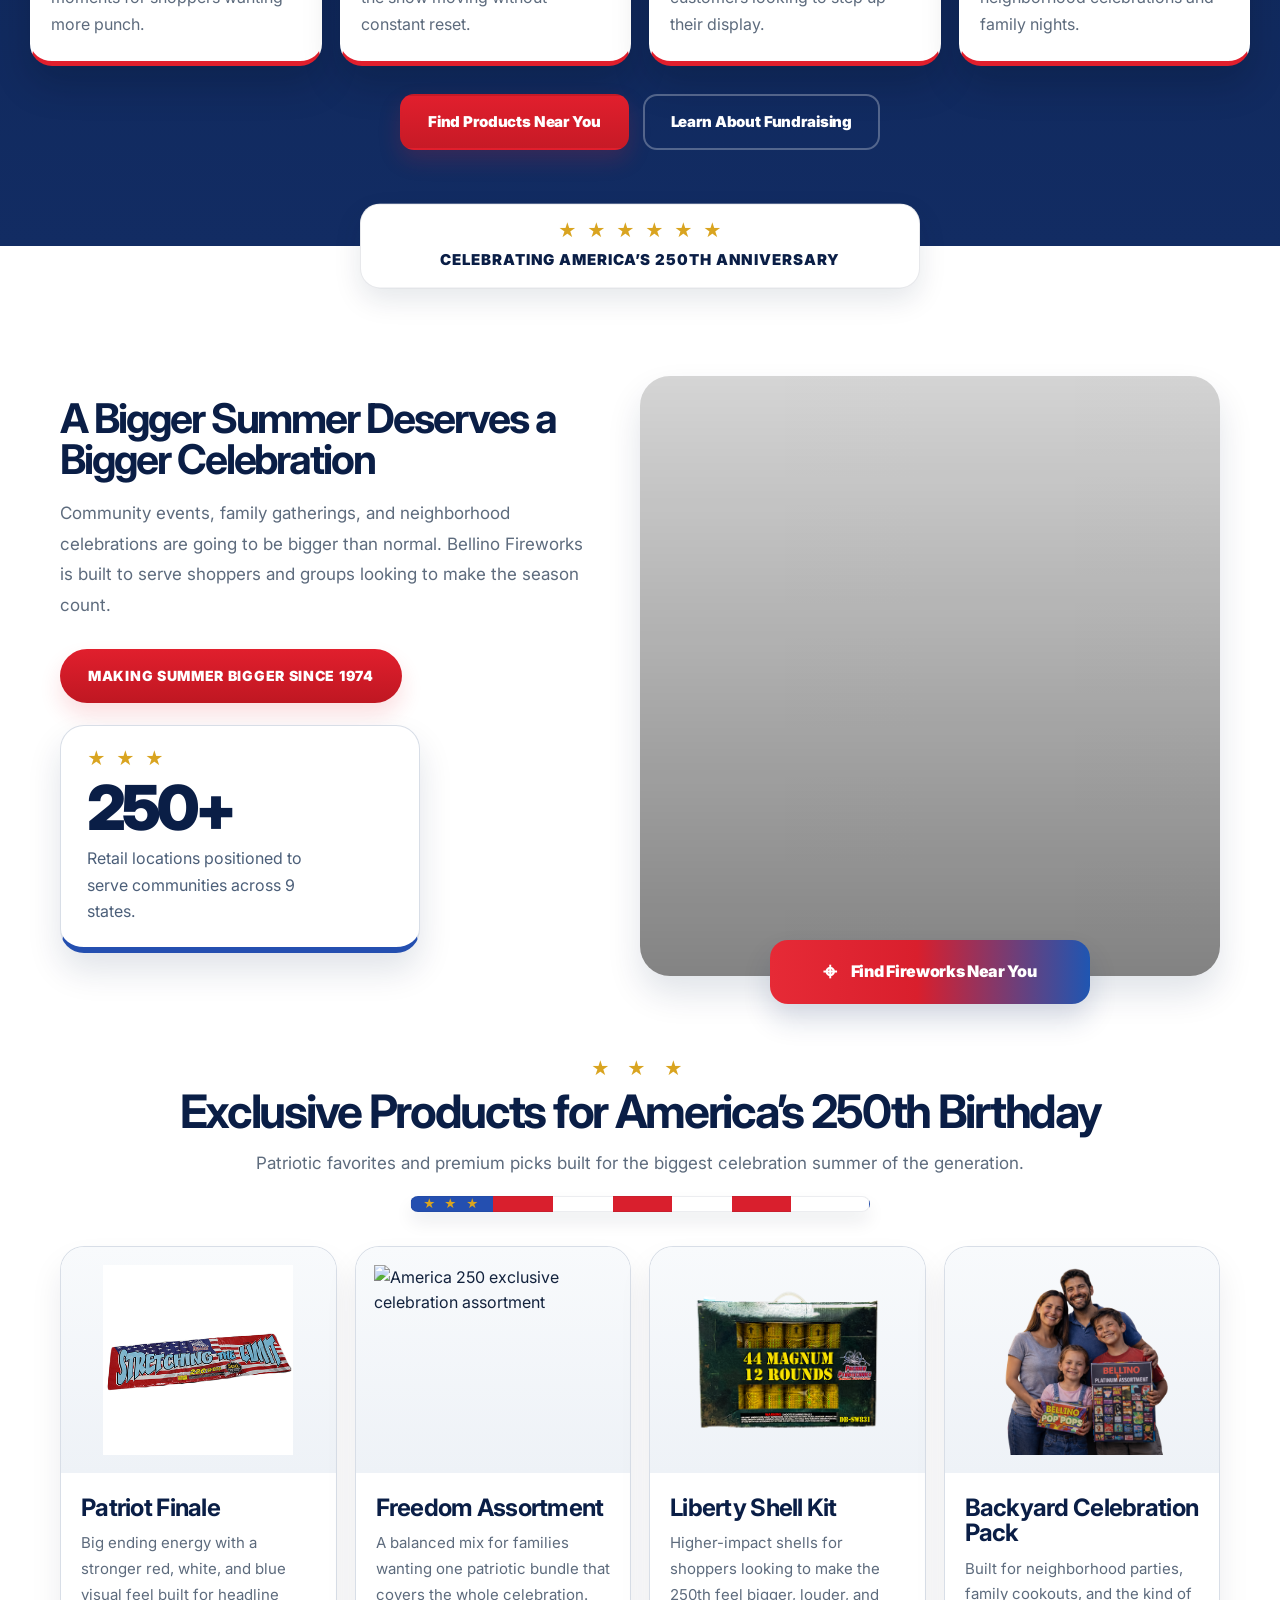
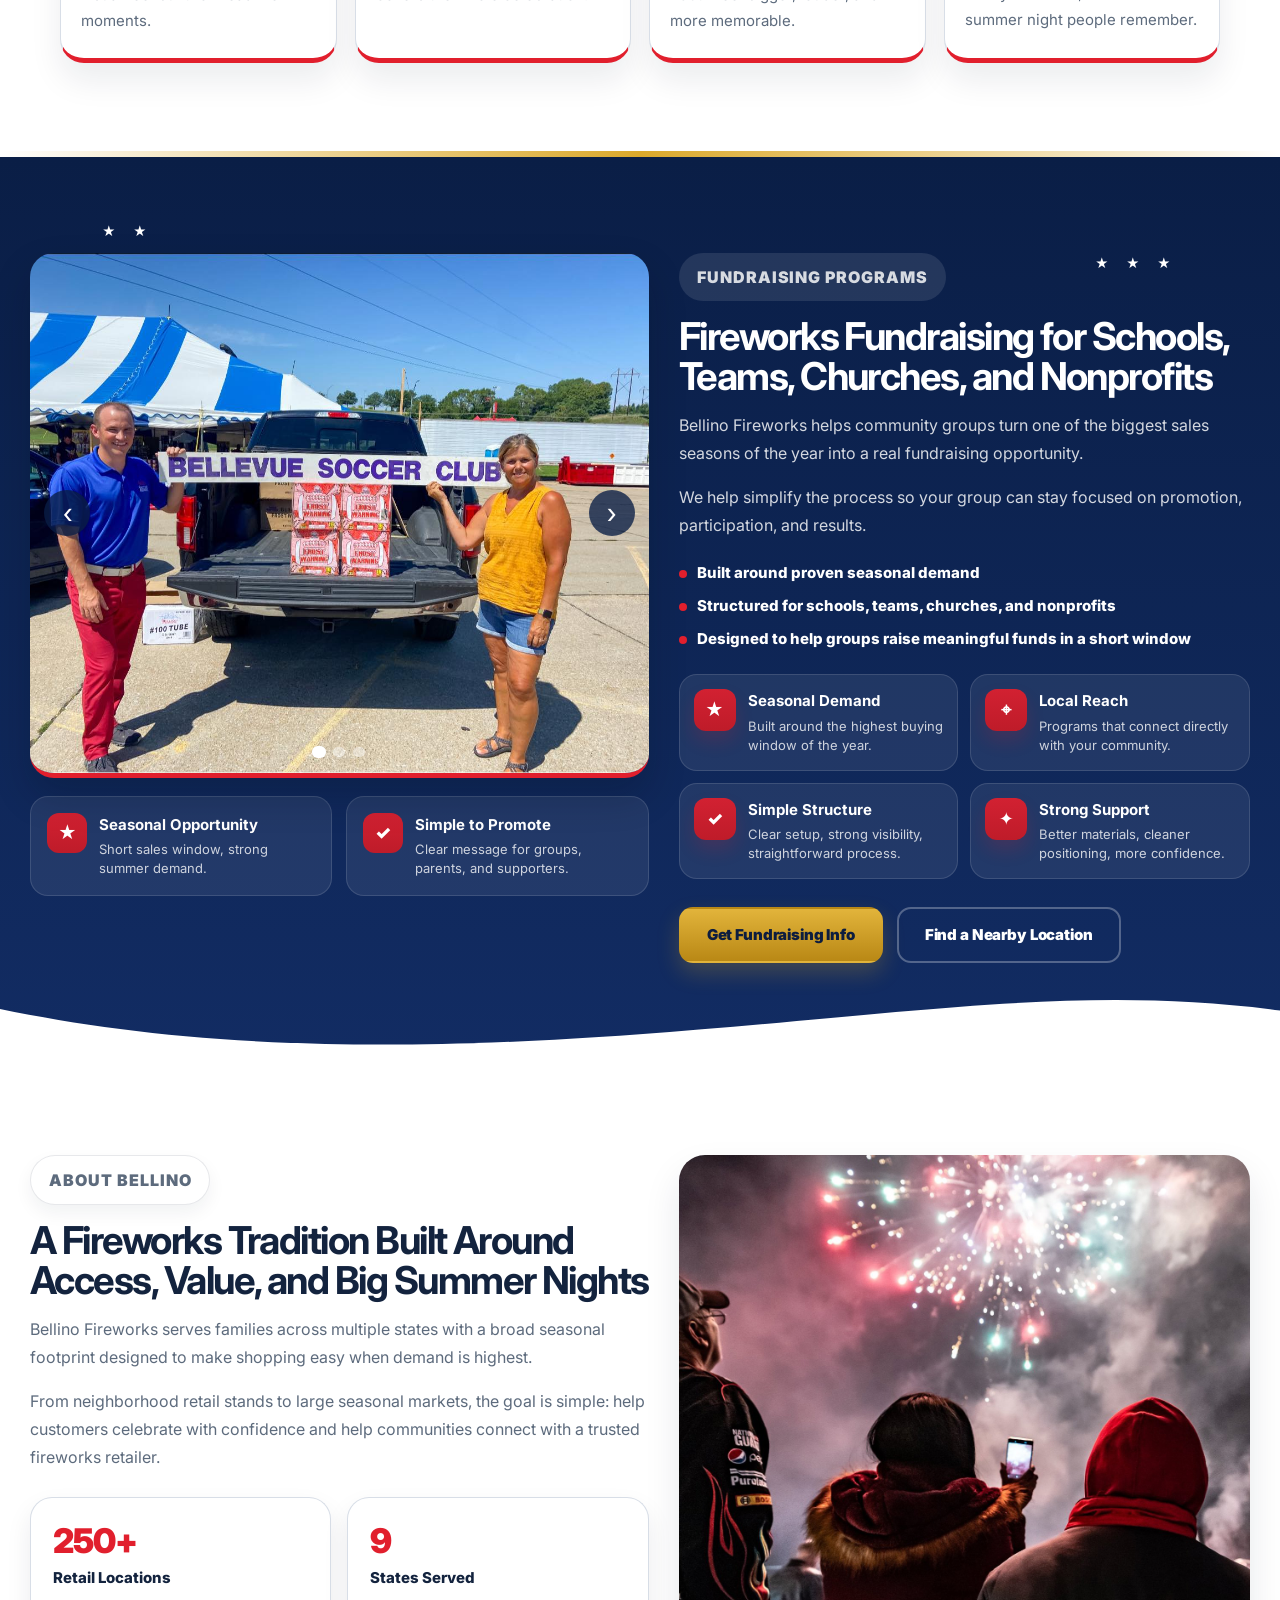
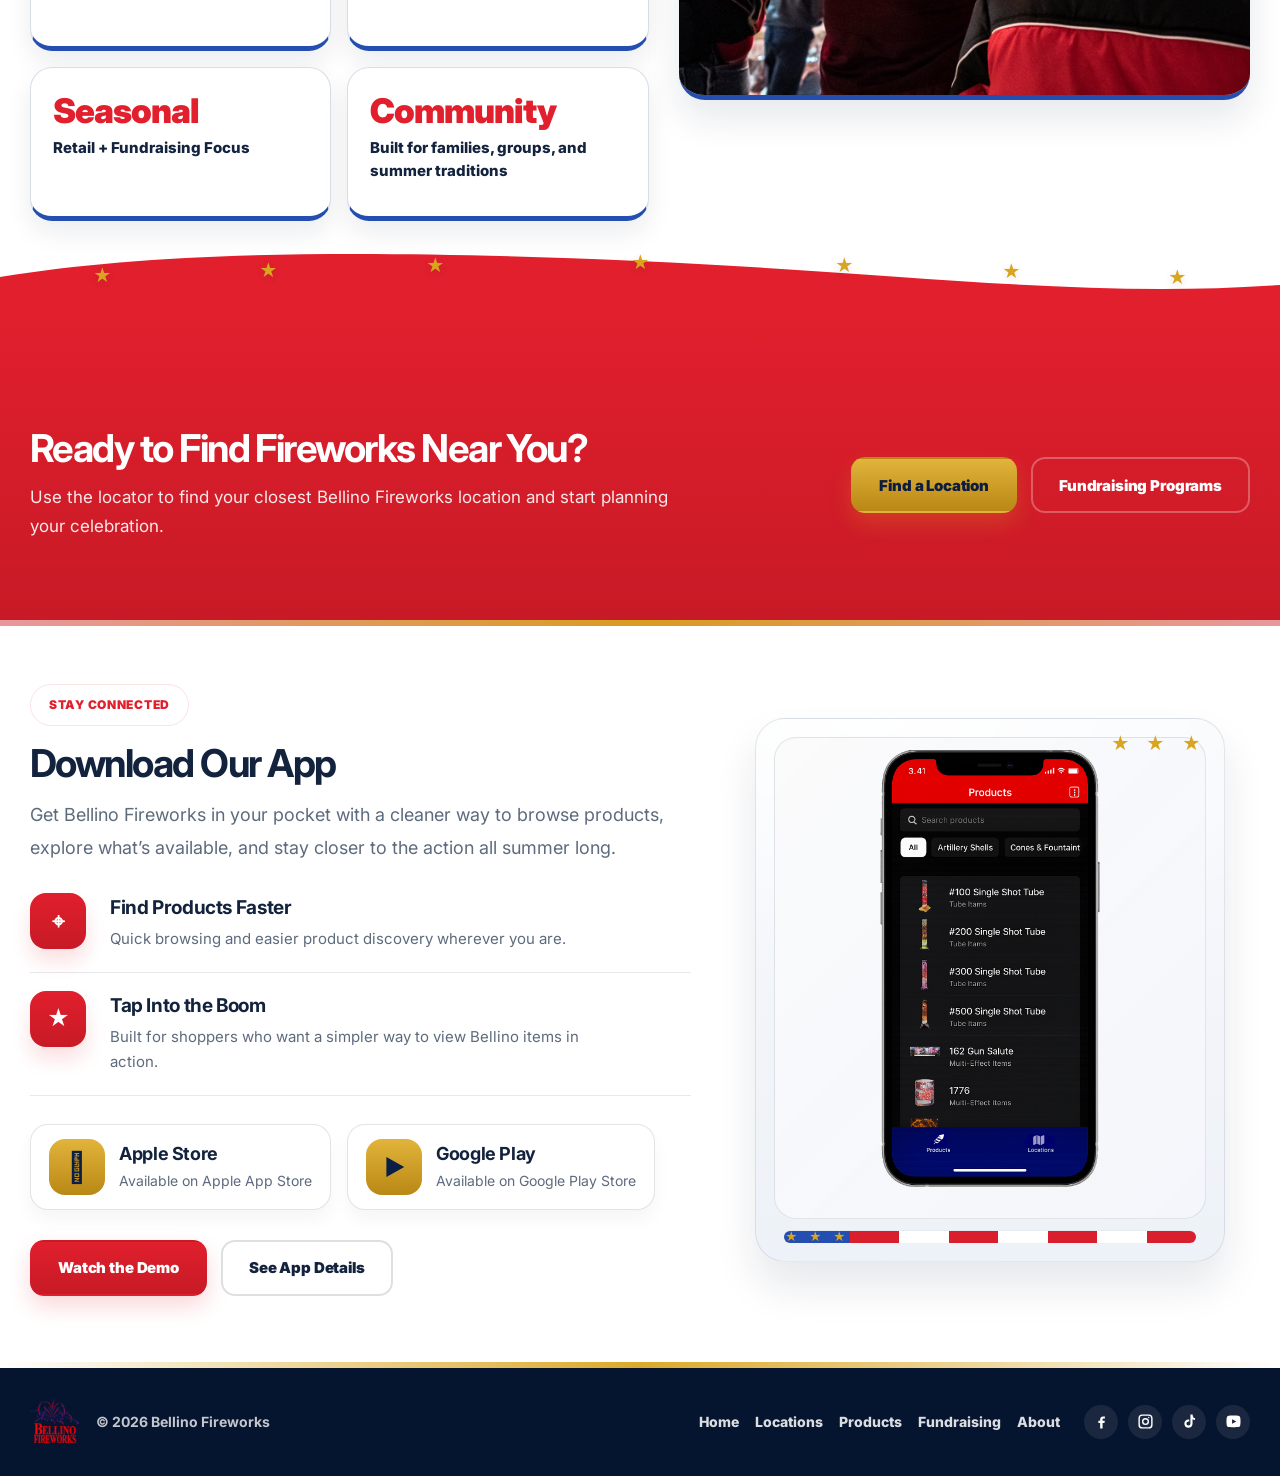
==== commit ecb5e63c: "Update index.html" ====
--- a/index.html
+++ b/index.html
@@ -19,7 +19,7 @@
   <link rel="icon" type="image/png" href="images/bellino-fav-icon.png" />
   <link rel="apple-touch-icon" href="images/bellino-fav-icon.png" />
 
-  <link rel="stylesheet" href="styles.css" />
+  <link rel="stylesheet" href="styles.css/styles.css" />
 </head>
 <body>
   <header class="site-header" id="top">
@@ -50,7 +50,7 @@
     </div>
 
     <div class="container header-main">
-      <a class="brand" href="#top" aria-label="Bellino Fireworks home">
+      <a class="brand" href="index.html" aria-label="Bellino Fireworks home">
         <img src="images/bellino-high-res.png" alt="Bellino Fireworks" />
       </a>
 
@@ -59,12 +59,12 @@
       </button>
 
       <nav class="site-nav" id="site-nav" aria-label="Main navigation">
-        <a href="#top">Home</a>
-        <a href="#locations">Locations</a>
-        <a href="#products">Products</a>
+        <a href="index.html">Home</a>
+        <a href="locations.html">Locations</a>
+        <a href="product.html">Products</a>
         <a href="fundraising.html">Fundraising</a>
-        <a href="#about">About</a>
-        <a class="header-cta" href="#locations">Find a Location</a>
+        <a href="about.html">About</a>
+        <a class="header-cta" href="locations.html">Find a Location</a>
       </nav>
     </div>
   </header>
@@ -115,8 +115,8 @@
           </div>
 
           <div class="button-row hero-buttons">
-            <a class="btn btn-primary" href="#locations">Find a Location</a>
-            <a class="btn btn-outline-light" href="#fundraising">Explore Fundraising</a>
+            <a class="btn btn-primary" href="locations.html">Find a Location</a>
+            <a class="btn btn-outline-light" href="fundraising.html">Explore Fundraising</a>
           </div>
 
           <div class="hero-stats">
@@ -146,13 +146,13 @@
     <section class="states-band">
       <div class="container">
         <div class="states-grid states-grid-nine">
-          <a class="state-card" href="/fireworks-nebraska/"><img src="images/Nebraska.png" alt="Nebraska" /><span>Nebraska</span></a>
-          <a class="state-card" href="/fireworks-iowa/"><img src="images/Iowa-1.png" alt="Iowa" /><span>Iowa</span></a>
-          <a class="state-card" href="/fireworks-arizona/"><img src="images/Arizona.png" alt="Arizona" /><span>Arizona</span></a>
-          <a class="state-card" href="/fireworks-texas/"><img src="images/texas-1.png" alt="Texas" /><span>Texas</span></a>
+          <a class="state-card" href="fireworks-nebraska.html"><img src="images/Nebraska.png" alt="Nebraska" /><span>Nebraska</span></a>
+          <a class="state-card" href="fireworks-iowa.html"><img src="images/Iowa-1.png" alt="Iowa" /><span>Iowa</span></a>
+          <a class="state-card" href="fireworks-arizona.html"><img src="images/Arizona.png" alt="Arizona" /><span>Arizona</span></a>
+          <a class="state-card" href="fireworks-texas.html"><img src="images/texas-1.png" alt="Texas" /><span>Texas</span></a>
           <a class="state-card" href="/fireworks-oklahoma/"><img src="images/OKC.png" alt="Oklahoma" /><span>Oklahoma</span></a>
           <a class="state-card" href="/fireworks-south-dakota/"><img src="images/South-Dakota.png" alt="South Dakota" /><span>South Dakota</span></a>
-          <a class="state-card" href="/fireworks-kansas/"><img src="images/Kansas.png" alt="Kansas" /><span>Kansas</span></a>
+          <a class="state-card" href="fireworks-kansas.html"><img src="images/Kansas.png" alt="Kansas" /><span>Kansas</span></a>
           <a class="state-card" href="/fireworks-arkansas/"><img src="images/arkansas.png" alt="Arkansas" /><span>Arkansas</span></a>
           <a class="state-card" href="/fireworks-illinois/"><img src="images/illinois.png" alt="Illinois" /><span>Illinois</span></a>
         </div>
@@ -176,7 +176,7 @@
           </ul>
 
           <div class="button-row locator-buttons">
-            <a class="btn btn-primary" href="#products">Browse Products</a>
+            <a class="btn btn-primary" href="product.html">Browse Products</a>
             <a class="btn btn-outline-dark" href="#fundraising">Fundraising Info</a>
           </div>
         </div>
@@ -199,7 +199,7 @@
               <strong>Need fireworks near you?</strong>
               <p>Use the locator to find nearby hours, availability, and the closest stand or store.</p>
             </div>
-            <a class="btn btn-primary btn-full" href="#top">Shop Nearby</a>
+            <a class="btn btn-primary btn-full" href="index.html">Shop Nearby</a>
           </div>
         </div>
       </div>
@@ -295,8 +295,8 @@
         </div>
 
         <div class="button-row button-row-center">
-          <a class="btn btn-primary" href="#locations">Find Products Near You</a>
-          <a class="btn btn-outline-light" href="#fundraising">Learn About Fundraising</a>
+          <a class="btn btn-primary" href="locations.html">Find Products Near You</a>
+          <a class="btn btn-outline-light" href="fundraising.html">Learn About Fundraising</a>
         </div>
       </div>
     </section>
@@ -338,7 +338,7 @@
               <div class="usa250-photo-overlay"></div>
             </div>
 
-            <a class="usa250-cta usa250-cta-overlay" href="#locations">
+            <a class="usa250-cta usa250-cta-overlay" href="locations.html">
               <span class="usa250-cta-icon">⌖</span>
               <span>Find Fireworks Near You</span>
             </a>
@@ -502,7 +502,7 @@
 
           <div class="button-row">
             <a class="btn btn-gold" href="fundraising.html">Get Fundraising Info</a>
-            <a class="btn btn-outline-light" href="#locations">Find a Nearby Location</a>
+            <a class="btn btn-outline-light" href="locations.html">Find a Nearby Location</a>
           </div>
         </div>
       </div>
@@ -575,7 +575,7 @@
         </div>
 
         <div class="button-row closing-buttons">
-          <a class="btn btn-gold" href="#locations">Find a Location</a>
+          <a class="btn btn-gold" href="locations.html">Find a Location</a>
           <a class="btn btn-outline-light" href="fundraising.html">Fundraising Programs</a>
         </div>
       </div>
@@ -662,11 +662,11 @@
       </div>
 
       <nav class="footer-links">
-        <a href="#top">Home</a>
-        <a href="#locations">Locations</a>
-        <a href="#products">Products</a>
+        <a href="index.html">Home</a>
+        <a href="locations.html">Locations</a>
+        <a href="product.html">Products</a>
         <a href="fundraising.html">Fundraising</a>
-        <a href="#about">About</a>
+        <a href="about.html">About</a>
       </nav>
 
       <div class="footer-social" aria-label="Social media">
@@ -686,6 +686,6 @@
     </div>
   </footer>
 
-  <script src="main.js"></script>
+  <script src="main.js/main.js"></script>
 </body>
 </html>
--- a/styles.css/styles.css
+++ b/styles.css/styles.css
@@ -0,0 +1,8190 @@
+:root{
+  --navy:#0a1e46;
+  --navy-2:#122c63;
+  --navy-3:#183671;
+  --red:#e11f2d;
+  --red-dark:#c71a26;
+  --blue-accent:#244fb0;
+  --gold:#d9a420;
+  --gold-dark:#b98815;
+  --white:#ffffff;
+  --text:#13233e;
+  --text-soft:#5d6b7d;
+  --line:#d8dee7;
+  --shadow:0 18px 40px rgba(13,27,56,.10);
+  --shadow-soft:0 12px 26px rgba(13,27,56,.08);
+  --radius:22px;
+  --container:1220px;
+}
+
+*{ box-sizing:border-box; }
+html{ scroll-behavior:smooth; }
+
+body{
+  margin:0;
+  font-family:"Inter", system-ui, -apple-system, BlinkMacSystemFont, "Segoe UI", sans-serif;
+  color:var(--text);
+  background:#fff;
+  line-height:1.55;
+  overflow-x:hidden;
+}
+
+img{ display:block; max-width:100%; }
+a{ color:inherit; text-decoration:none; }
+button{ font:inherit; }
+svg{ display:block; }
+
+.container{
+  width:min(var(--container), calc(100% - 34px));
+  margin:0 auto;
+}
+
+/* HEADER */
+.site-header{
+  position:sticky;
+  top:0;
+  z-index:1000;
+  background:rgba(255,255,255,.98);
+  border-bottom:1px solid rgba(19,35,62,.08);
+  box-shadow:0 4px 14px rgba(16,24,40,.04);
+}
+
+.header-topbar{
+  position:relative;
+  background:var(--navy);
+  color:#fff;
+  border-bottom:2px solid rgba(217,164,32,.95);
+}
+
+.header-topbar::before,
+.header-topbar::after{
+  content:"★";
+  position:absolute;
+  top:50%;
+  transform:translateY(-50%);
+  color:#fff;
+  font-size:14px;
+}
+
+.header-topbar::before{ left:18px; }
+.header-topbar::after{ right:18px; }
+
+.header-topbar-row{
+  min-height:44px;
+  display:flex;
+  align-items:center;
+  justify-content:space-between;
+  gap:20px;
+}
+
+.countdown-wrap{
+  display:flex;
+  align-items:center;
+  gap:10px;
+  flex-wrap:wrap;
+  font-size:13px;
+}
+
+.countdown-label{
+  font-weight:800;
+  color:rgba(255,255,255,.86);
+  text-transform:uppercase;
+  letter-spacing:.06em;
+}
+
+.countdown-value{
+  font-weight:900;
+  color:#fff;
+}
+
+.countdown-stars{
+  color:var(--gold);
+  font-size:11px;
+  letter-spacing:.24em;
+}
+
+.header-social{
+  display:flex;
+  align-items:center;
+  gap:10px;
+}
+
+.header-social a{
+  width:30px;
+  height:30px;
+  display:flex;
+  align-items:center;
+  justify-content:center;
+  border-radius:999px;
+  background:rgba(255,255,255,.08);
+  transition:background .16s ease, transform .16s ease;
+}
+
+.header-social a:hover{
+  background:rgba(255,255,255,.16);
+  transform:translateY(-2px);
+}
+
+.header-social svg{
+  width:16px;
+  height:16px;
+  fill:#fff;
+}
+
+.header-main{
+  min-height:92px;
+  display:flex;
+  align-items:center;
+  justify-content:space-between;
+  gap:24px;
+}
+
+.brand img{
+  height:72px;
+  width:auto;
+  object-fit:contain;
+}
+
+.site-nav{
+  display:flex;
+  align-items:center;
+  gap:28px;
+}
+
+.site-nav a{
+  font-size:15px;
+  font-weight:800;
+  color:var(--text);
+}
+
+.site-nav a:hover{
+  color:var(--red);
+}
+
+.header-cta{
+  display:inline-flex;
+  align-items:center;
+  justify-content:center;
+  min-height:52px;
+  padding:0 24px;
+  border-radius:14px;
+  background:linear-gradient(180deg, var(--red) 0%, var(--red-dark) 100%);
+  color:#fff !important;
+  font-weight:900;
+  box-shadow:0 10px 22px rgba(225,31,45,.18);
+  transition:transform .16s ease, box-shadow .16s ease;
+}
+
+.header-cta:hover{
+  transform:translateY(-2px);
+  box-shadow:0 16px 28px rgba(225,31,45,.24);
+}
+
+.menu-toggle{
+  display:none;
+  width:46px;
+  height:46px;
+  border:1px solid rgba(19,35,62,.14);
+  border-radius:12px;
+  background:#fff;
+  cursor:pointer;
+  padding:0;
+}
+
+.menu-toggle span{
+  display:block;
+  width:18px;
+  height:2px;
+  background:var(--text);
+  margin:4px auto;
+  border-radius:999px;
+}
+
+/* BUTTONS */
+.btn{
+  display:inline-flex;
+  align-items:center;
+  justify-content:center;
+  min-height:56px;
+  padding:14px 26px;
+  border-radius:14px;
+  font-size:15px;
+  font-weight:900;
+  letter-spacing:-.01em;
+  transition:transform .16s ease, background .16s ease, border-color .16s ease, box-shadow .16s ease;
+  border:2px solid transparent;
+  position:relative;
+}
+
+.btn:hover{ transform:translateY(-2px); }
+.btn:active{ transform:translateY(0); }
+
+.btn-primary{
+  background:linear-gradient(180deg, var(--red) 0%, var(--red-dark) 100%);
+  color:#fff;
+  box-shadow:0 10px 22px rgba(225,31,45,.18);
+}
+
+.btn-primary:hover{
+  box-shadow:0 16px 28px rgba(225,31,45,.24);
+}
+
+.btn-gold{
+  background:linear-gradient(180deg, #e2b43b 0%, var(--gold-dark) 100%);
+  color:#0d1d3f;
+  box-shadow:0 10px 22px rgba(217,164,32,.24);
+}
+
+.btn-gold:hover{
+  box-shadow:0 16px 28px rgba(217,164,32,.30);
+}
+
+.btn-outline-light{
+  background:transparent;
+  border-color:rgba(255,255,255,.28);
+  color:#fff;
+}
+
+.btn-outline-light:hover{
+  background:rgba(255,255,255,.08);
+}
+
+.btn-outline-dark{
+  background:#fff;
+  border-color:rgba(19,35,62,.14);
+  color:var(--text);
+}
+
+.btn-outline-dark:hover{
+  background:#f8f8f6;
+}
+
+.btn-full{ width:100%; }
+
+/* GENERAL */
+.section-kicker{
+  display:inline-flex;
+  align-items:center;
+  min-height:42px;
+  padding:10px 18px;
+  border-radius:999px;
+  background:#fff;
+  color:var(--navy);
+  font-size:12px;
+  font-weight:900;
+  letter-spacing:.06em;
+  text-transform:uppercase;
+  margin:0 0 18px;
+  border:1px solid rgba(19,35,62,.10);
+  box-shadow:0 8px 18px rgba(13,27,56,.06);
+}
+
+.section-kicker-dark{
+  background:rgba(255,255,255,.10);
+  color:#fff;
+  border:none;
+  box-shadow:none;
+}
+
+.section{
+  position:relative;
+  padding:96px 0;
+}
+
+.section-white{
+  background:#fff;
+}
+
+.section-dark{
+  position:relative;
+  background:linear-gradient(180deg, var(--navy) 0%, var(--navy-2) 100%);
+  color:#fff;
+  overflow:hidden;
+}
+
+.section h2,
+.closing-cta h2,
+.app-section h2{
+  margin:0 0 14px;
+  font-size:clamp(32px, 3vw, 56px);
+  line-height:1.04;
+  letter-spacing:-.04em;
+}
+
+.section-white h2,
+.app-section h2{ color:var(--text); }
+
+.section-dark h2{ color:#fff; }
+
+.section-lead{
+  margin:0 0 16px;
+  font-size:17px;
+  line-height:1.75;
+  color:var(--text-soft);
+}
+
+.section-lead-dark{
+  color:rgba(255,255,255,.84);
+}
+
+.section-head{
+  margin-bottom:34px;
+}
+
+.center-head{
+  text-align:center;
+  max-width:980px;
+  margin:0 auto 40px;
+}
+
+.center-copy{
+  max-width:860px;
+  margin-left:auto;
+  margin-right:auto;
+}
+
+.section-wave{
+  position:absolute;
+  left:0;
+  right:0;
+  bottom:-1px;
+  line-height:0;
+}
+
+.section-wave svg{
+  width:100%;
+  height:90px;
+}
+
+.white-to-blue-wave path{ fill:var(--navy); }
+.dark-wave path{ fill:#fff; }
+
+/* STARS */
+.hero-stars,
+.dark-stars{
+  position:absolute;
+  z-index:1;
+  color:#ffffff;
+  font-size:13px;
+  letter-spacing:.5em;
+  user-select:none;
+}
+
+.hero-stars-left{ top:84px; left:8%; }
+.hero-stars-right{ top:132px; right:10%; }
+.dark-stars-left{ top:64px; left:8%; }
+.dark-stars-right{ top:96px; right:8%; }
+
+/* HERO */
+.hero{
+  position:relative;
+  min-height:760px;
+  overflow:hidden;
+  background:var(--navy);
+}
+
+.hero-slides{
+  position:absolute;
+  inset:0;
+}
+
+.hero-slide{
+  position:absolute;
+  inset:0;
+  opacity:0;
+  transition:opacity 900ms ease;
+  background-size:cover;
+  background-position:center;
+  background-repeat:no-repeat;
+  transform:scale(1.03);
+}
+
+.hero-slide.is-active{
+  opacity:1;
+}
+
+.hero-overlay{
+  position:absolute;
+  inset:0;
+  background:
+    linear-gradient(90deg, rgba(10,30,70,.88) 0%, rgba(10,30,70,.70) 42%, rgba(10,30,70,.26) 100%),
+    linear-gradient(180deg, rgba(0,0,0,.12), rgba(0,0,0,.28));
+}
+
+.hero-inner{
+  position:relative;
+  z-index:2;
+  display:flex;
+  align-items:center;
+  min-height:760px;
+  padding:124px 0 116px;
+}
+
+.hero-copy{
+  max-width:760px;
+  color:#fff;
+}
+
+.hero-copy-rotator{
+  position:relative;
+}
+
+.hero-copy-slide{
+  position:absolute;
+  inset:0;
+  opacity:0;
+  transform:translateY(12px);
+  transition:opacity .45s ease, transform .45s ease;
+  pointer-events:none;
+}
+
+.hero-copy-slide.is-active{
+  opacity:1;
+  transform:translateY(0);
+  pointer-events:auto;
+}
+
+.hero h1{
+  margin:0 0 18px;
+  font-size:clamp(42px, 5vw, 57px);
+  line-height:.96;
+  letter-spacing:-.05em;
+}
+
+.hero-text{
+  max-width:690px;
+  margin:0;
+  font-size:18px;
+  line-height:1.75;
+  color:rgba(255,255,255,.88);
+}
+
+.hero-buttons{
+  margin:34px 0;
+}
+
+.button-row{
+  display:flex;
+  flex-wrap:wrap;
+  gap:14px;
+}
+
+.hero-stats{
+  display:grid;
+  grid-template-columns:repeat(3, 1fr);
+  gap:14px;
+  max-width:760px;
+}
+
+.hero-stat{
+  padding:18px 16px 16px;
+  background:rgba(255,255,255,.08);
+  border:1px solid rgba(255,255,255,.10);
+  border-bottom:4px solid rgba(217,164,32,.92);
+  border-radius:16px;
+  transition:transform .16s ease, box-shadow .16s ease, background .16s ease;
+}
+
+.hero-stat:hover{
+  transform:translateY(-4px);
+  background:rgba(255,255,255,.11);
+  box-shadow:0 18px 28px rgba(0,0,0,.18);
+}
+
+.hero-stat strong{
+  display:block;
+  margin-bottom:6px;
+  font-size:24px;
+  line-height:1;
+  font-weight:900;
+}
+
+.hero-stat span{
+  display:block;
+  color:rgba(255,255,255,.84);
+  font-size:13px;
+  font-weight:800;
+}
+
+.hero-wave{
+  position:absolute;
+  left:0;
+  right:0;
+  bottom:-1px;
+  line-height:0;
+  z-index:2;
+}
+
+.hero-wave svg{
+  width:100%;
+  height:96px;
+}
+
+.hero-wave path{
+  fill:var(--red);
+}
+
+/* STATES */
+.states-band{
+  position:relative;
+  background:linear-gradient(180deg, var(--red) 0%, #c91b27 100%);
+  padding:18px 0 24px;
+}
+
+.states-band::after{
+  content:"";
+  position:absolute;
+  left:0;
+  right:0;
+  bottom:0;
+  height:5px;
+  background:linear-gradient(90deg, rgba(255,255,255,.75) 0%, rgba(217,164,32,.95) 50%, rgba(255,255,255,.75) 100%);
+}
+
+.states-grid{
+  display:grid;
+  grid-template-columns:repeat(7, 1fr);
+  gap:12px;
+}
+
+.states-grid-nine{
+  grid-template-columns:repeat(9, 1fr);
+}
+
+.state-card{
+  min-height:102px;
+  display:flex;
+  flex-direction:column;
+  align-items:center;
+  justify-content:center;
+  gap:8px;
+  padding:12px 10px;
+  background:rgba(255,255,255,.14);
+  border:1px solid rgba(255,255,255,.20);
+  border-bottom:5px solid rgba(255,255,255,.32);
+  border-radius:16px;
+  transition:transform .16s ease, background .16s ease, box-shadow .16s ease;
+  box-shadow:0 10px 18px rgba(0,0,0,.14);
+  overflow:hidden;
+  position:relative;
+}
+
+.state-card::before{
+  content:"";
+  position:absolute;
+  inset:-50% auto auto -30%;
+  width:120%;
+  height:100%;
+  background:linear-gradient(120deg, transparent 30%, rgba(255,255,255,.22) 50%, transparent 70%);
+  opacity:0;
+  transition:opacity .18s ease, transform .38s ease;
+}
+
+.state-card:hover{
+  transform:translateY(-5px) scale(1.035);
+  background:rgba(255,255,255,.20);
+  box-shadow:0 18px 26px rgba(0,0,0,.18);
+}
+
+.state-card:hover::before{
+  opacity:1;
+  transform:translateX(18%) rotate(8deg);
+}
+
+.state-card img{
+  width:50px;
+  height:32px;
+  object-fit:contain;
+  filter:drop-shadow(0 6px 10px rgba(0,0,0,.18));
+  transition:transform .16s ease, filter .16s ease;
+}
+
+.state-card:hover img{
+  transform:translateY(-2px) scale(1.08);
+  filter:drop-shadow(0 10px 14px rgba(0,0,0,.24));
+}
+
+.state-card span{
+  color:#fff;
+  font-size:13px;
+  font-weight:900;
+  text-align:center;
+}
+
+/* LAYOUT */
+.two-col{
+  display:grid;
+  grid-template-columns:1.04fr .96fr;
+  gap:30px;
+  align-items:center;
+}
+
+.content-block p{
+  margin:0 0 16px;
+  font-size:16px;
+  line-height:1.75;
+  color:var(--text-soft);
+}
+
+.content-block-dark p{
+  color:rgba(255,255,255,.82);
+}
+
+.feature-list{
+  list-style:none;
+  padding:0;
+  margin:22px 0 0;
+  display:grid;
+  gap:10px;
+}
+
+.feature-list li{
+  position:relative;
+  padding-left:18px;
+  color:var(--text);
+  font-size:15px;
+  font-weight:800;
+  line-height:1.55;
+}
+
+.feature-list li::before{
+  content:"";
+  position:absolute;
+  left:0;
+  top:9px;
+  width:8px;
+  height:8px;
+  border-radius:999px;
+  background:var(--red);
+}
+
+.feature-list-dark li{
+  color:#fff;
+}
+
+/* LOCATOR */
+.locator-copy .locator-buttons{
+  margin-top:28px;
+}
+
+.locator-panel{
+  background:#fff;
+  border:1px solid var(--line);
+  border-bottom:5px solid var(--red);
+  border-radius:var(--radius);
+  overflow:hidden;
+  box-shadow:var(--shadow);
+}
+
+.locator-panel-head{
+  padding:20px 22px;
+  background:var(--navy);
+  color:#fff;
+  display:grid;
+  gap:4px;
+}
+
+.locator-panel-head strong{ font-size:18px; }
+
+.locator-panel-head span{
+  color:rgba(255,255,255,.78);
+  font-size:14px;
+  font-weight:700;
+}
+
+.locator-panel-map{
+  min-height:360px;
+  background:linear-gradient(180deg, #eef1f5 0%, #f8f8f6 100%);
+  display:flex;
+  align-items:center;
+  justify-content:center;
+  padding:24px;
+}
+
+.locator-placeholder{
+  max-width:320px;
+  text-align:center;
+}
+
+.locator-placeholder strong{
+  display:block;
+  font-size:22px;
+  margin-bottom:8px;
+  color:var(--navy);
+}
+
+.locator-placeholder p{
+  margin:0;
+  color:var(--text-soft);
+}
+
+.locator-panel-bottom{
+  padding:22px;
+  display:grid;
+  gap:18px;
+  border-top:1px solid var(--line);
+}
+
+.locator-panel-bottom strong{
+  display:block;
+  margin-bottom:6px;
+  font-size:18px;
+  color:var(--text);
+}
+
+.locator-panel-bottom p{
+  margin:0;
+  color:var(--text-soft);
+}
+
+/* PRODUCTS */
+.products-section{
+  padding-top:170px;
+  overflow:visible;
+}
+
+.products-promo-wrap{
+  position:absolute;
+  top:0;
+  left:0;
+  right:0;
+  z-index:6;
+  transform:translateY(-50%);
+  pointer-events:none;
+}
+
+.products-promo-badge{
+  width:min(760px, calc(100% - 34px));
+  margin:0 auto;
+  text-align:center;
+  padding:18px 24px 16px;
+  border:1px solid rgba(19,35,62,.10);
+  border-radius:24px;
+  background:#ffffff;
+  opacity:1;
+  box-shadow:0 16px 34px rgba(4,14,36,.20);
+  transition:transform .16s ease, box-shadow .16s ease;
+  position:relative;
+  overflow:hidden;
+}
+
+.products-promo-badge:hover{
+  transform:translateY(-4px);
+  box-shadow:0 22px 38px rgba(4,14,36,.24);
+}
+
+.products-promo-stars{
+  display:flex;
+  justify-content:center;
+  gap:10px;
+  margin-bottom:8px;
+  color:var(--gold);
+  font-size:18px;
+  line-height:1;
+}
+
+.products-promo-badge p{
+  margin:0;
+  color:var(--navy);
+  font-size:15px;
+  font-weight:900;
+  letter-spacing:.06em;
+  text-transform:uppercase;
+}
+
+.products-head-large h2{
+  font-size:clamp(40px, 4vw, 68px);
+  max-width:980px;
+  margin-left:auto;
+  margin-right:auto;
+}
+
+.products-head-large .section-lead{
+  font-size:19px;
+}
+
+.product-grid{
+  display:grid;
+  grid-template-columns:repeat(4, 1fr);
+  gap:18px;
+}
+
+.product-card{
+  background:#fff;
+  border:1px solid rgba(255,255,255,.10);
+  border-bottom:5px solid var(--red);
+  border-radius:22px;
+  overflow:hidden;
+  box-shadow:0 18px 36px rgba(5,12,28,.22);
+  transition:transform .16s ease, box-shadow .16s ease;
+}
+
+.product-card:hover{
+  transform:translateY(-6px);
+  box-shadow:0 24px 40px rgba(5,12,28,.28);
+}
+
+.product-image-wrap{
+  background:#f3f4f6;
+  min-height:240px;
+  display:flex;
+  align-items:center;
+  justify-content:center;
+  padding:18px;
+}
+
+.product-image-wrap img{
+  width:100%;
+  height:220px;
+  object-fit:contain;
+}
+
+.product-card-body{
+  padding:22px 20px;
+}
+
+.product-card h3{
+  margin:0 0 10px;
+  font-size:22px;
+  letter-spacing:-.03em;
+  color:var(--text);
+}
+
+.product-card p{
+  margin:0;
+  color:var(--text-soft);
+  line-height:1.7;
+}
+
+.button-row-center{
+  justify-content:center;
+  margin-top:28px;
+}
+
+/* USA 250 */
+.usa250-section{
+  position:relative;
+  background:#fff;
+  padding:130px 0 0;
+}
+
+.usa250-badge-bridge-wrap{
+  position:absolute;
+  top:0;
+  left:0;
+  right:0;
+  transform:translateY(-50%);
+  z-index:5;
+}
+
+.usa250-badge-bridge{
+  margin:0 auto;
+  max-width:560px;
+  text-align:center;
+  padding:18px 24px 16px;
+  border:1px solid rgba(19,35,62,.10);
+  border-radius:20px;
+  background:#ffffff;
+  box-shadow:0 12px 28px rgba(13,27,56,.10);
+  transition:transform .16s ease, box-shadow .16s ease;
+}
+
+.usa250-badge-bridge:hover{
+  transform:translateY(-4px);
+  box-shadow:0 20px 36px rgba(13,27,56,.14);
+}
+
+.usa250-mini-stars{
+  display:flex;
+  justify-content:center;
+  gap:10px;
+  margin-bottom:8px;
+  color:var(--gold);
+  font-size:18px;
+  line-height:1;
+}
+
+.usa250-badge-bridge p{
+  margin:0;
+  font-size:15px;
+  font-weight:900;
+  letter-spacing:.06em;
+  text-transform:uppercase;
+  color:var(--navy);
+}
+
+.usa250-shell{
+  max-width:1160px;
+  margin:0 auto;
+  padding-bottom:88px;
+}
+
+.usa250-grid{
+  display:grid;
+  grid-template-columns:1fr 1.08fr;
+  gap:42px;
+  align-items:center;
+}
+
+.usa250-copy h3{
+  margin:0 0 18px;
+  font-size:clamp(34px, 3.2vw, 60px);
+  line-height:1;
+  letter-spacing:-.05em;
+  color:var(--navy);
+  max-width:620px;
+}
+
+.usa250-copy p{
+  margin:0 0 28px;
+  max-width:620px;
+  font-size:17px;
+  line-height:1.8;
+  color:var(--text-soft);
+}
+
+.usa250-bottom-ribbon{
+  display:inline-flex;
+  align-items:center;
+  justify-content:center;
+  min-height:54px;
+  padding:0 28px;
+  margin-bottom:22px;
+  background:linear-gradient(180deg, var(--red) 0%, #bf1722 100%);
+  color:#fff;
+  border-radius:999px;
+  font-weight:900;
+  font-size:14px;
+  letter-spacing:.05em;
+  text-transform:uppercase;
+  box-shadow:0 12px 22px rgba(225,31,45,.14);
+  transition:transform .16s ease, box-shadow .16s ease;
+}
+
+.usa250-bottom-ribbon:hover{
+  transform:translateY(-3px);
+  box-shadow:0 18px 30px rgba(225,31,45,.20);
+}
+
+.usa250-visual{
+  position:relative;
+  min-height:600px;
+}
+
+.usa250-photo-panel{
+  position:absolute;
+  inset:0;
+  border-radius:30px;
+  background-image:url('images/fireworks-world-hero.jpg');
+  background-size:cover;
+  background-position:center;
+  overflow:hidden;
+  box-shadow:0 18px 34px rgba(10,30,70,.12);
+}
+
+.usa250-photo-overlay{
+  position:absolute;
+  inset:0;
+  background:
+    linear-gradient(180deg, rgba(0,0,0,.12), rgba(0,0,0,.46)),
+    linear-gradient(90deg, rgba(0,0,0,.05), rgba(0,0,0,.06));
+}
+
+.usa250-stat-card{
+  position:relative;
+  background:#ffffff;
+  border:1px solid var(--line);
+  border-bottom:6px solid var(--blue-accent);
+  border-radius:24px;
+  padding:24px 26px 22px;
+  box-shadow:0 18px 34px rgba(10,30,70,.12);
+  overflow:hidden;
+  transition:transform .16s ease, box-shadow .16s ease;
+}
+
+.usa250-stat-card:hover{
+  transform:translateY(-5px);
+  box-shadow:0 24px 40px rgba(10,30,70,.16);
+}
+
+.usa250-stat-card-inline{
+  max-width:360px;
+}
+
+.usa250-stat-stars{
+  display:flex;
+  gap:10px;
+  margin-bottom:12px;
+  color:var(--gold);
+  font-size:18px;
+  line-height:1;
+}
+
+.usa250-stat-card strong{
+  display:block;
+  margin-bottom:10px;
+  font-size:62px;
+  line-height:.9;
+  font-weight:900;
+  letter-spacing:-.06em;
+  color:var(--navy);
+}
+
+.usa250-stat-card p{
+  margin:0;
+  max-width:235px;
+  font-size:16px;
+  line-height:1.65;
+  color:#4c5f79;
+}
+
+.usa250-cta{
+  display:flex;
+  align-items:center;
+  justify-content:center;
+  gap:14px;
+  min-height:64px;
+  padding:0 24px;
+  border-radius:18px;
+  background:linear-gradient(90deg, #e62a36 0%, #d91f2d 46%, #1f56b2 100%);
+  color:#fff;
+  font-size:16px;
+  font-weight:900;
+  letter-spacing:-.02em;
+  box-shadow:0 16px 28px rgba(20,44,99,.16);
+  transition:transform .16s ease, box-shadow .16s ease;
+}
+
+.usa250-cta:hover{
+  transform:translateY(-4px);
+  box-shadow:0 22px 36px rgba(20,44,99,.22);
+}
+
+.usa250-cta-icon{
+  font-size:24px;
+  line-height:1;
+}
+
+.usa250-cta-overlay{
+  position:absolute;
+  left:50%;
+  bottom:-28px;
+  transform:translateX(-50%);
+  min-width:320px;
+  z-index:3;
+}
+
+.usa250-cta-overlay:hover{
+  transform:translateX(-50%) translateY(-4px);
+}
+
+.usa250-gold-divider{
+  width:100%;
+  height:6px;
+  background:linear-gradient(90deg, rgba(255,255,255,.55) 0%, rgba(217,164,32,.95) 50%, rgba(255,255,255,.55) 100%);
+}
+
+.usa250-exclusive{
+  margin-top:84px;
+}
+
+.usa250-exclusive-head{
+  text-align:center;
+  max-width:980px;
+  margin:0 auto 34px;
+}
+
+.usa250-exclusive-stars{
+  margin-bottom:10px;
+  color:var(--gold);
+  font-size:18px;
+  letter-spacing:.34em;
+  line-height:1;
+}
+
+.usa250-exclusive-head h2{
+  margin:0 0 14px;
+  color:var(--navy);
+  font-size:clamp(34px, 3.6vw, 58px);
+  line-height:1.02;
+  letter-spacing:-.05em;
+}
+
+.usa250-flag-underline{
+  position:relative;
+  width:min(460px, 100%);
+  height:16px;
+  margin:18px auto 18px;
+  border-radius:999px;
+  overflow:hidden;
+  background:
+    linear-gradient(
+      90deg,
+      #244fb0 0%,
+      #244fb0 18%,
+      #d91f2d 18%,
+      #d91f2d 31%,
+      #ffffff 31%,
+      #ffffff 44%,
+      #d91f2d 44%,
+      #d91f2d 57%,
+      #ffffff 57%,
+      #ffffff 70%,
+      #d91f2d 70%,
+      #d91f2d 83%,
+      #ffffff 83%,
+      #ffffff 100%
+    );
+  box-shadow:0 10px 18px rgba(13,27,56,.08);
+  border:1px solid rgba(19,35,62,.08);
+}
+
+.usa250-flag-underline span{
+  position:absolute;
+  left:9%;
+  top:50%;
+  transform:translate(-50%, -50%);
+  color:var(--gold);
+  font-size:12px;
+  letter-spacing:.22em;
+  white-space:nowrap;
+}
+
+.usa250-product-grid{
+  display:grid;
+  grid-template-columns:repeat(4, 1fr);
+  gap:18px;
+}
+
+.usa250-product-card{
+  background:#fff;
+  border:1px solid var(--line);
+  border-bottom:5px solid var(--red);
+  border-radius:24px;
+  overflow:hidden;
+  box-shadow:0 18px 32px rgba(13,27,56,.08);
+  transition:transform .16s ease, box-shadow .16s ease;
+}
+
+.usa250-product-card:hover{
+  transform:translateY(-6px);
+  box-shadow:0 24px 38px rgba(13,27,56,.13);
+}
+
+.usa250-product-image{
+  min-height:220px;
+  background:linear-gradient(180deg, #f8fafc 0%, #eef2f7 100%);
+  display:flex;
+  align-items:center;
+  justify-content:center;
+  padding:18px;
+}
+
+.usa250-product-image img{
+  width:100%;
+  height:190px;
+  object-fit:contain;
+}
+
+.usa250-product-body{
+  padding:22px 20px 24px;
+}
+
+.usa250-product-body h3{
+  margin:0 0 10px;
+  color:var(--navy);
+  font-size:24px;
+  line-height:1.05;
+  letter-spacing:-.03em;
+}
+
+.usa250-product-body p{
+  margin:0;
+  color:var(--text-soft);
+  font-size:15px;
+  line-height:1.72;
+}
+
+/* FUNDRAISING */
+.fundraising-left{
+  display:grid;
+  gap:18px;
+}
+
+.fundraising-layout{
+  align-items:start;
+}
+
+.fundraising-carousel-card{
+  position:relative;
+}
+
+.fund-carousel{
+  position:relative;
+  border-radius:24px;
+  overflow:hidden;
+  border-bottom:5px solid var(--red);
+  box-shadow:0 18px 36px rgba(5,12,28,.22);
+  background:rgba(255,255,255,.06);
+}
+
+.fund-slide{ display:none; }
+.fund-slide.is-active{ display:block; }
+
+.fund-slide img{
+  width:100%;
+  height:520px;
+  object-fit:cover;
+}
+
+.fund-carousel-btn{
+  position:absolute;
+  top:50%;
+  transform:translateY(-50%);
+  width:46px;
+  height:46px;
+  border:none;
+  border-radius:999px;
+  background:rgba(10,30,70,.78);
+  color:#fff;
+  font-size:28px;
+  line-height:1;
+  cursor:pointer;
+  transition:transform .16s ease, background .16s ease;
+}
+
+.fund-carousel-btn:hover{
+  transform:translateY(-50%) scale(1.08);
+  background:rgba(10,30,70,.94);
+}
+
+.fund-carousel-btn.prev{ left:14px; }
+.fund-carousel-btn.next{ right:14px; }
+
+.fund-carousel-dots{
+  position:absolute;
+  left:50%;
+  bottom:16px;
+  transform:translateX(-50%);
+  display:flex;
+  gap:8px;
+}
+
+.fund-dot{
+  width:10px;
+  height:10px;
+  border:none;
+  border-radius:999px;
+  background:rgba(255,255,255,.46);
+  cursor:pointer;
+  transition:transform .16s ease, background .16s ease;
+}
+
+.fund-dot.is-active{
+  background:#fff;
+  transform:scale(1.18);
+}
+
+.fund-support-grid{
+  display:grid;
+  grid-template-columns:1fr 1fr;
+  gap:14px;
+}
+
+.fund-support-card{
+  display:flex;
+  gap:12px;
+  align-items:flex-start;
+  padding:16px;
+  border-radius:18px;
+  border:1px solid rgba(255,255,255,.12);
+  background:rgba(255,255,255,.08);
+  transition:transform .16s ease, background .16s ease, box-shadow .16s ease;
+}
+
+.fund-support-card:hover{
+  transform:translateY(-4px);
+  background:rgba(255,255,255,.12);
+  box-shadow:0 16px 28px rgba(0,0,0,.16);
+}
+
+.fund-support-icon{
+  width:40px;
+  height:40px;
+  border-radius:12px;
+  display:flex;
+  align-items:center;
+  justify-content:center;
+  background:linear-gradient(180deg, rgba(225,31,45,.92), rgba(199,26,38,.95));
+  color:#fff;
+  font-size:18px;
+  font-weight:900;
+  flex:0 0 auto;
+}
+
+.fund-support-card strong{
+  display:block;
+  color:#fff;
+  font-size:15px;
+  margin-bottom:4px;
+}
+
+.fund-support-card span{
+  display:block;
+  color:rgba(255,255,255,.78);
+  font-size:13px;
+  line-height:1.5;
+}
+
+.fundraising-detail{
+  position:relative;
+}
+
+.fundraising-mini-grid{
+  display:grid;
+  grid-template-columns:repeat(2, 1fr);
+  gap:12px;
+  margin:24px 0 28px;
+}
+
+.fund-mini-card{
+  display:flex;
+  gap:12px;
+  align-items:flex-start;
+  padding:14px;
+  border-radius:18px;
+  border:1px solid rgba(255,255,255,.12);
+  background:rgba(255,255,255,.08);
+  transition:transform .16s ease, background .16s ease, box-shadow .16s ease;
+}
+
+.fund-mini-card:hover{
+  transform:translateY(-4px);
+  background:rgba(255,255,255,.12);
+  box-shadow:0 16px 28px rgba(0,0,0,.16);
+}
+
+.fund-mini-icon{
+  width:42px;
+  height:42px;
+  border-radius:12px;
+  display:flex;
+  align-items:center;
+  justify-content:center;
+  background:linear-gradient(180deg, rgba(225,31,45,.92), rgba(199,26,38,.95));
+  color:#fff;
+  font-size:18px;
+  font-weight:900;
+  flex:0 0 auto;
+  box-shadow:0 10px 18px rgba(225,31,45,.16);
+}
+
+.fund-mini-card strong{
+  display:block;
+  color:#fff;
+  font-size:15px;
+  margin-bottom:4px;
+}
+
+.fund-mini-card span{
+  display:block;
+  color:rgba(255,255,255,.78);
+  font-size:13px;
+  line-height:1.5;
+}
+
+/* ABOUT */
+.about-layout{
+  align-items:start;
+}
+
+.about-photo-card{
+  border-radius:26px;
+  overflow:hidden;
+  box-shadow:0 18px 36px rgba(13,27,56,.10);
+  border-bottom:5px solid var(--blue-accent);
+  background:#f7f8fb;
+}
+
+.about-photo-card img{
+  width:100%;
+  height:100%;
+  min-height:540px;
+  object-fit:cover;
+}
+
+.stats-grid{
+  display:grid;
+  grid-template-columns:repeat(2, 1fr);
+  gap:16px;
+  margin-top:26px;
+}
+
+.stat-box{
+  background:#fff;
+  border:1px solid var(--line);
+  border-bottom:5px solid var(--blue-accent);
+  border-radius:22px;
+  padding:26px 22px;
+  box-shadow:var(--shadow-soft);
+  min-height:154px;
+  transition:transform .16s ease, box-shadow .16s ease;
+}
+
+.stat-box:hover{
+  transform:translateY(-4px);
+  box-shadow:0 20px 30px rgba(13,27,56,.12);
+}
+
+.stat-box strong{
+  display:block;
+  margin-bottom:8px;
+  font-size:34px;
+  line-height:1;
+  font-weight:900;
+  color:var(--red);
+  letter-spacing:-.03em;
+}
+
+.stat-box span{
+  display:block;
+  color:var(--text);
+  font-size:15px;
+  font-weight:800;
+  line-height:1.55;
+}
+
+.stat-box-feature{
+  background:#fff;
+}
+
+/* CLOSING CTA */
+.closing-cta{
+  position:relative;
+  overflow:visible;
+  background:linear-gradient(180deg, var(--red) 0%, var(--red-dark) 100%);
+  color:#fff;
+  padding:112px 0 84px;
+  z-index:2;
+}
+
+.closing-top-wave-wrap{
+  position:absolute;
+  top:-74px;
+  left:0;
+  right:0;
+  height:76px;
+  z-index:3;
+  pointer-events:none;
+  line-height:0;
+  overflow:visible;
+}
+
+.closing-top-wave-svg{
+  display:block;
+  width:100%;
+  height:100%;
+}
+
+.closing-top-wave-svg path{
+  fill:var(--red);
+}
+
+.closing-wave-stars{
+  position:absolute;
+  left:0;
+  right:0;
+  top:0;
+  bottom:auto;
+  height:76px;
+  z-index:4;
+  pointer-events:none;
+}
+
+.closing-wave-stars span{
+  position:absolute;
+  color:var(--gold);
+  font-size:18px;
+  line-height:1;
+  transform:translate(-50%, -50%);
+  text-shadow:0 2px 8px rgba(10,30,70,.12);
+}
+
+.closing-wave-stars span:nth-child(1){ left:8%;  top:33px; }
+.closing-wave-stars span:nth-child(2){ left:21%; top:28px; }
+.closing-wave-stars span:nth-child(3){ left:34%; top:23px; }
+.closing-wave-stars span:nth-child(4){ left:50%; top:20px; }
+.closing-wave-stars span:nth-child(5){ left:66%; top:23px; }
+.closing-wave-stars span:nth-child(6){ left:79%; top:29px; }
+.closing-wave-stars span:nth-child(7){ left:92%; top:35px; }
+
+.closing-cta-row{
+  position:relative;
+  z-index:2;
+  display:grid;
+  grid-template-columns:1.12fr .88fr;
+  gap:26px;
+  align-items:center;
+}
+
+.closing-copy h2{
+  color:#fff;
+  max-width:760px;
+}
+
+.closing-copy p{
+  margin:0;
+  color:rgba(255,255,255,.90);
+  font-size:17px;
+  line-height:1.75;
+  max-width:720px;
+}
+
+.closing-buttons{
+  justify-content:flex-end;
+}
+
+.closing-bottom-divider{
+  position:absolute;
+  left:0;
+  right:0;
+  bottom:0;
+  height:6px;
+  background:linear-gradient(90deg, rgba(255,255,255,.55) 0%, rgba(217,164,32,.95) 50%, rgba(255,255,255,.55) 100%);
+}
+
+/* APP SECTION */
+.app-section{
+  position:relative;
+  background:#ffffff;
+  overflow:hidden;
+  padding:0;
+}
+
+.app-shell{
+  padding:58px 0 66px;
+}
+
+.app-grid{
+  display:grid;
+  grid-template-columns:1.12fr .88fr;
+  gap:40px;
+  align-items:center;
+}
+
+.app-kicker{
+  background:#fff;
+  color:var(--red);
+  border:1px solid rgba(225,31,45,.12);
+  box-shadow:none;
+}
+
+.app-heading{
+  max-width:700px;
+  font-size:clamp(38px, 4vw, 70px);
+  line-height:.98;
+  letter-spacing:-.05em;
+}
+
+.app-heading-flash{
+  animation:appFlash 1.2s ease-in-out infinite alternate;
+}
+
+@keyframes appFlash{
+  0%{
+    color:var(--gold);
+    text-shadow:0 0 0 rgba(217,164,32,0);
+  }
+  100%{
+    color:var(--red);
+    text-shadow:0 0 16px rgba(225,31,45,.12);
+  }
+}
+
+.app-lead{
+  margin:0 0 28px;
+  font-size:18px;
+  line-height:1.85;
+  color:var(--text-soft);
+  max-width:700px;
+}
+
+.app-points{
+  display:grid;
+  gap:18px;
+  margin-bottom:28px;
+}
+
+.app-point{
+  display:grid;
+  grid-template-columns:64px 1fr;
+  gap:16px;
+  align-items:start;
+  padding:0 0 20px;
+  border-bottom:1px solid rgba(19,35,62,.10);
+}
+
+.app-point-icon{
+  width:56px;
+  height:56px;
+  border-radius:16px;
+  display:flex;
+  align-items:center;
+  justify-content:center;
+  background:linear-gradient(180deg, var(--red) 0%, var(--red-dark) 100%);
+  color:#fff;
+  font-size:22px;
+  font-weight:900;
+  box-shadow:0 12px 20px rgba(225,31,45,.14);
+}
+
+.app-point strong{
+  display:block;
+  margin-bottom:4px;
+  font-size:19px;
+  color:var(--text);
+  letter-spacing:-.02em;
+}
+
+.app-point span{
+  display:block;
+  font-size:15px;
+  line-height:1.7;
+  color:var(--text-soft);
+  max-width:520px;
+}
+
+.app-store-row{
+  display:flex;
+  flex-wrap:wrap;
+  gap:16px;
+  margin:0 0 30px;
+}
+
+.app-store-inline{
+  display:flex;
+  align-items:center;
+  gap:14px;
+  min-height:86px;
+  padding:14px 18px;
+  border:1px solid rgba(19,35,62,.12);
+  border-radius:18px;
+  background:#fff;
+  box-shadow:0 10px 18px rgba(13,27,56,.04);
+  transition:transform .16s ease, box-shadow .16s ease, border-color .16s ease;
+}
+
+.app-store-inline:hover{
+  transform:translateY(-4px);
+  box-shadow:0 18px 28px rgba(13,27,56,.08);
+  border-color:rgba(19,35,62,.18);
+}
+
+.app-store-inline-icon{
+  width:56px;
+  height:56px;
+  border-radius:16px;
+  display:flex;
+  align-items:center;
+  justify-content:center;
+  background:linear-gradient(180deg, #e2b43b 0%, var(--gold-dark) 100%);
+  color:var(--navy);
+  font-size:30px;
+  font-weight:900;
+  flex:0 0 auto;
+}
+
+.app-store-inline-icon-play{
+  font-size:22px;
+}
+
+.app-store-inline-copy strong{
+  display:block;
+  margin-bottom:4px;
+  font-size:18px;
+  line-height:1.3;
+  color:var(--text);
+  letter-spacing:-.02em;
+}
+
+.app-store-inline-copy small{
+  display:block;
+  font-size:14px;
+  line-height:1.55;
+  color:var(--text-soft);
+}
+
+.app-buttons{
+  margin-top:6px;
+}
+
+.app-visual{
+  display:flex;
+  justify-content:center;
+}
+
+.app-visual-shell{
+  position:relative;
+  width:min(100%, 470px);
+  min-height:auto;
+  padding:18px 18px 18px;
+  border-radius:30px;
+  background:
+    radial-gradient(900px 420px at 24% 0%, rgba(255,255,255,.98), transparent 62%),
+    linear-gradient(180deg, #f7f9fc 0%, #edf2f8 100%);
+  border:1px solid rgba(19,35,62,.10);
+  box-shadow:0 24px 42px rgba(13,27,56,.10);
+  overflow:hidden;
+}
+
+.app-phone-stars{
+  position:absolute;
+  top:16px;
+  right:18px;
+  color:var(--gold);
+  font-size:18px;
+  letter-spacing:.32em;
+  line-height:1;
+}
+
+.app-phone-showcase{
+  width:100%;
+  min-height:auto;
+  border-radius:22px;
+  background:
+    linear-gradient(135deg, rgba(10,30,70,.02), rgba(36,79,176,.05)),
+    #ffffff;
+  border:1px solid rgba(19,35,62,.10);
+  display:flex;
+  align-items:center;
+  justify-content:center;
+  padding:12px 12px 18px;
+}
+
+.app-phone-showcase img{
+  width:100%;
+  max-width:300px;
+  height:auto;
+  object-fit:contain;
+}
+
+.app-flag-strip{
+  position:relative;
+  margin:12px 10px 0;
+  height:12px;
+  border-radius:999px;
+  overflow:hidden;
+  background:
+    linear-gradient(
+      90deg,
+      #244fb0 0%,
+      #244fb0 16%,
+      #d91f2d 16%,
+      #d91f2d 28%,
+      #ffffff 28%,
+      #ffffff 40%,
+      #d91f2d 40%,
+      #d91f2d 52%,
+      #ffffff 52%,
+      #ffffff 64%,
+      #d91f2d 64%,
+      #d91f2d 76%,
+      #ffffff 76%,
+      #ffffff 88%,
+      #d91f2d 88%,
+      #d91f2d 100%
+    );
+  box-shadow:0 -1px 0 rgba(19,35,62,.04);
+}
+
+.app-flag-strip span{
+  position:absolute;
+  left:8%;
+  top:50%;
+  transform:translate(-50%, -50%);
+  color:var(--gold);
+  font-size:12px;
+  letter-spacing:.34em;
+  white-space:nowrap;
+  pointer-events:none;
+}
+
+.app-flag-strip::after{
+  content:"";
+  position:absolute;
+  inset:0;
+  background:linear-gradient(
+    120deg,
+    transparent 30%,
+    rgba(255,255,255,.35) 50%,
+    transparent 70%
+  );
+  opacity:0;
+  transition:opacity .3s ease, transform .5s ease;
+}
+
+.app-flag-strip:hover::after{
+  opacity:1;
+  transform:translateX(20%);
+}
+
+.app-footer-divider{
+  width:100%;
+  height:6px;
+  background:linear-gradient(90deg, rgba(255,255,255,.55) 0%, rgba(217,164,32,.95) 50%, rgba(255,255,255,.55) 100%);
+}
+
+/* FOOTER */
+.site-footer{
+  background:#06152f;
+  color:#fff;
+  padding:28px 0;
+}
+
+.footer-row{
+  display:grid;
+  grid-template-columns:1fr auto auto;
+  gap:24px;
+  align-items:center;
+}
+
+.footer-brand{
+  display:flex;
+  align-items:center;
+  gap:14px;
+}
+
+.footer-brand img{
+  height:52px;
+  width:auto;
+}
+
+.footer-brand p{
+  margin:0;
+  color:rgba(255,255,255,.76);
+  font-size:14px;
+  font-weight:700;
+}
+
+.footer-links{
+  display:flex;
+  flex-wrap:wrap;
+  gap:16px;
+}
+
+.footer-links a{
+  color:rgba(255,255,255,.86);
+  font-size:14px;
+  font-weight:800;
+}
+
+.footer-social{
+  display:flex;
+  align-items:center;
+  gap:10px;
+}
+
+.footer-social a{
+  width:34px;
+  height:34px;
+  border-radius:999px;
+  background:rgba(255,255,255,.08);
+  display:flex;
+  align-items:center;
+  justify-content:center;
+  transition:background .16s ease, transform .16s ease;
+}
+
+.footer-social a:hover{
+  background:rgba(255,255,255,.16);
+  transform:translateY(-2px);
+}
+
+.footer-social svg{
+  width:17px;
+  height:17px;
+  fill:#fff;
+}
+
+/* RESPONSIVE */
+@media (max-width:1200px){
+  .states-grid-nine{
+    grid-template-columns:repeat(5, 1fr);
+  }
+}
+
+@media (max-width:1100px){
+  .two-col,
+  .usa250-grid,
+  .closing-cta-row,
+  .footer-row,
+  .app-grid{
+    grid-template-columns:1fr;
+  }
+
+  .product-grid{ grid-template-columns:repeat(2, 1fr); }
+  .usa250-product-grid{ grid-template-columns:repeat(2, 1fr); }
+  .states-grid{ grid-template-columns:repeat(4, 1fr); }
+  .closing-buttons{ justify-content:flex-start; }
+
+  .usa250-visual{
+    min-height:480px;
+    margin-top:18px;
+  }
+
+  .about-photo-card img{
+    min-height:380px;
+  }
+
+  .app-visual{
+    justify-content:flex-start;
+  }
+}
+
+@media (max-width:900px){
+  .menu-toggle{ display:inline-block; }
+
+  .site-nav{
+    display:none;
+    position:absolute;
+    top:136px;
+    left:16px;
+    right:16px;
+    background:#fff;
+    border:1px solid rgba(19,35,62,.10);
+    border-radius:18px;
+    padding:14px;
+    box-shadow:0 18px 38px rgba(13,28,56,.12);
+    flex-direction:column;
+    align-items:stretch;
+    gap:8px;
+  }
+
+  .site-nav.is-open{ display:flex; }
+
+  .site-nav a{
+    padding:12px 14px;
+    border-radius:12px;
+  }
+
+  .site-nav a:hover{
+    background:#f6f6f4;
+  }
+
+  .hero{
+    min-height:740px;
+  }
+
+  .hero-inner{
+    min-height:740px;
+    padding:112px 0 96px;
+  }
+
+  .hero-stats{
+    grid-template-columns:1fr;
+    max-width:420px;
+  }
+
+  .fund-support-grid,
+  .fundraising-mini-grid,
+  .stats-grid{
+    grid-template-columns:1fr;
+  }
+
+  .usa250-cta-overlay{
+    min-width:280px;
+  }
+
+  .app-store-row{
+    flex-direction:column;
+  }
+
+  .states-grid-nine{
+    grid-template-columns:repeat(3, 1fr);
+  }
+
+  .products-section{
+    padding-top:144px;
+  }
+}
+
+@media (max-width:700px){
+  .header-topbar::before,
+  .header-topbar::after{
+    display:none;
+  }
+
+  .header-topbar-row{
+    flex-direction:column;
+    align-items:flex-start;
+    justify-content:center;
+    padding:10px 0;
+  }
+
+  .brand img{
+    height:58px;
+  }
+
+  /* HERO MOBILE FIX */
+  .hero,
+  .hero-inner{
+    min-height:auto;
+  }
+
+  .hero-inner{
+    padding:64px 0 72px;
+    align-items:flex-start;
+  }
+
+  .hero-copy{
+    max-width:100%;
+  }
+
+  .hero-copy-rotator{
+    display:block;
+    height:auto !important;
+  }
+
+  .hero-copy-slide{
+    position:relative;
+    inset:auto;
+    opacity:1 !important;
+    transform:none !important;
+    pointer-events:auto;
+  }
+
+  .hero-copy-slide:not(.is-active){
+    display:none;
+  }
+
+  .hero h1{
+    font-size:clamp(34px, 11vw, 52px);
+    line-height:1.02;
+    margin:0 0 14px;
+    max-width:100%;
+  }
+
+  .hero-text{
+    max-width:100%;
+    font-size:16px;
+    line-height:1.6;
+    margin:0 0 18px;
+  }
+
+  .hero-buttons{
+    margin:22px 0 18px;
+  }
+
+  .hero-buttons .btn{
+    width:100%;
+    min-height:54px;
+  }
+
+  .hero-stats{
+    grid-template-columns:1fr;
+    max-width:100%;
+    margin-top:8px;
+  }
+
+  .hero-stat{
+    padding:16px 16px 14px;
+  }
+
+  .hero-overlay{
+    background:
+      linear-gradient(180deg, rgba(10,30,70,.84) 0%, rgba(10,30,70,.72) 58%, rgba(10,30,70,.60) 100%),
+      linear-gradient(180deg, rgba(0,0,0,.10), rgba(0,0,0,.22));
+  }
+
+  .states-grid,
+  .states-grid-nine{
+    grid-template-columns:repeat(2, 1fr);
+  }
+
+  .product-grid,
+  .usa250-product-grid{
+    grid-template-columns:1fr;
+  }
+
+  .section{
+    padding:78px 0;
+  }
+
+  .button-row{
+    flex-direction:column;
+    align-items:stretch;
+  }
+
+  .footer-brand{
+    flex-direction:column;
+    align-items:flex-start;
+  }
+
+  .hero-wave svg,
+  .section-wave svg{
+    height:68px;
+  }
+
+  .closing-top-wave-wrap{
+    top:-62px;
+    height:64px;
+  }
+
+  .closing-top-wave-svg{
+    height:64px;
+  }
+
+  .closing-wave-stars{
+    height:64px;
+  }
+
+  .closing-wave-stars span{
+    font-size:14px;
+  }
+
+  .closing-wave-stars span:nth-child(1){ left:7%; top:29px; }
+  .closing-wave-stars span:nth-child(2){ left:21%; top:24px; }
+  .closing-wave-stars span:nth-child(3){ left:35%; top:20px; }
+  .closing-wave-stars span:nth-child(4){ left:50%; top:18px; }
+  .closing-wave-stars span:nth-child(5){ left:65%; top:20px; }
+  .closing-wave-stars span:nth-child(6){ left:79%; top:25px; }
+  .closing-wave-stars span:nth-child(7){ left:93%; top:30px; }
+
+  .products-promo-badge{
+    padding:16px 18px 14px;
+  }
+
+  .products-promo-badge p{
+    font-size:13px;
+  }
+
+  .products-promo-stars{
+    font-size:16px;
+    gap:8px;
+  }
+
+  .usa250-section{
+    padding-top:110px;
+  }
+
+  .usa250-copy h3{
+    font-size:clamp(30px, 8vw, 46px);
+  }
+
+  .usa250-stat-card strong{
+    font-size:52px;
+  }
+
+  .usa250-cta{
+    font-size:16px;
+    min-height:64px;
+  }
+
+  .usa250-cta-overlay{
+    left:50%;
+    right:auto;
+    width:calc(100% - 30px);
+    min-width:0;
+  }
+
+  .usa250-exclusive{
+    margin-top:64px;
+  }
+
+  .usa250-flag-underline{
+    height:14px;
+  }
+
+  .usa250-flag-underline span{
+    font-size:10px;
+    letter-spacing:.18em;
+  }
+
+  .hero-stars,
+  .dark-stars{
+    display:none;
+  }
+
+  .fund-slide img{
+    height:360px;
+  }
+
+  .about-photo-card img{
+    min-height:300px;
+  }
+
+  .footer-social{
+    justify-content:flex-start;
+  }
+
+  .app-visual-shell{
+    width:100%;
+    padding:16px;
+  }
+
+  .app-phone-showcase img{
+    max-width:260px;
+  }
+
+  .app-phone-stars{
+    font-size:16px;
+    right:14px;
+    top:14px;
+  }
+
+  .app-flag-strip span{
+    font-size:10px;
+    letter-spacing:.26em;
+  }
+}
+/* =========================================================
+   BELLINO FUNDRAISING PAGE V3
+   fundraising.html only
+   ========================================================= */
+
+.bfund3-hero{
+  position:relative;
+  overflow:hidden;
+  background:linear-gradient(180deg, var(--navy) 0%, var(--navy-2) 100%);
+  color:#fff;
+  padding:94px 0 118px;
+}
+
+.bfund3-stars{
+  position:absolute;
+  z-index:1;
+  color:#fff;
+  font-size:14px;
+  letter-spacing:.48em;
+  user-select:none;
+}
+
+.bfund3-stars-left{ top:84px; left:8%; }
+.bfund3-stars-right{ top:126px; right:9%; }
+
+.bfund3-hero-grid{
+  position:relative;
+  z-index:2;
+  display:grid;
+  grid-template-columns:1.02fr .98fr;
+  gap:30px;
+  align-items:start;
+}
+
+.bfund3-hero-copy h1{
+  margin:0 0 18px;
+  font-size:clamp(44px, 5vw, 74px);
+  line-height:.98;
+  letter-spacing:-.05em;
+}
+
+.bfund3-hero-lead{
+  margin:0 0 26px;
+  max-width:760px;
+  font-size:18px;
+  line-height:1.78;
+  color:rgba(255,255,255,.88);
+}
+
+.bfund3-hero-points{
+  display:grid;
+  gap:14px;
+  margin-bottom:26px;
+  max-width:720px;
+}
+
+.bfund3-hero-point{
+  padding:16px 16px 14px;
+  border-radius:18px;
+  background:rgba(255,255,255,.08);
+  border:1px solid rgba(255,255,255,.10);
+  border-left:5px solid rgba(217,164,32,.95);
+  box-shadow:0 12px 22px rgba(0,0,0,.10);
+}
+
+.bfund3-hero-point strong{
+  display:block;
+  margin-bottom:4px;
+  color:#fff;
+  font-size:16px;
+  line-height:1.2;
+  font-weight:900;
+}
+
+.bfund3-hero-point span{
+  display:block;
+  color:rgba(255,255,255,.80);
+  font-size:14px;
+  line-height:1.6;
+  font-weight:700;
+}
+
+.bfund3-hero-tagline{
+  display:flex;
+  flex-wrap:wrap;
+  gap:10px;
+}
+
+.bfund3-hero-tagline span{
+  display:inline-flex;
+  align-items:center;
+  justify-content:center;
+  min-height:40px;
+  padding:10px 16px;
+  border-radius:999px;
+  background:rgba(255,255,255,.10);
+  border:1px solid rgba(255,255,255,.12);
+  color:#fff;
+  font-size:12px;
+  font-weight:900;
+  letter-spacing:.05em;
+  text-transform:uppercase;
+}
+
+.bfund3-hero-form-wrap{
+  position:relative;
+}
+
+.bfund3-form-card{
+  background:#fff;
+  border:1px solid rgba(19,35,62,.10);
+  border-bottom:6px solid var(--red);
+  border-radius:26px;
+  overflow:hidden;
+  box-shadow:0 22px 42px rgba(5,12,28,.22);
+}
+
+.bfund3-form-top{
+  padding:20px 22px 18px;
+  background:var(--navy);
+  border-bottom:1px solid rgba(255,255,255,.08);
+}
+
+.bfund3-form-top span{
+  display:block;
+  margin-bottom:8px;
+  color:var(--gold);
+  font-size:14px;
+  letter-spacing:.22em;
+  line-height:1;
+}
+
+.bfund3-form-top strong{
+  display:block;
+  color:#fff;
+  font-size:24px;
+  line-height:1.12;
+  letter-spacing:-.03em;
+}
+
+.bfund3-form-top small{
+  display:block;
+  margin-top:8px;
+  color:rgba(255,255,255,.76);
+  font-size:13px;
+  line-height:1.55;
+  font-weight:700;
+}
+
+.bfund3-form{
+  display:grid;
+  gap:14px;
+  padding:22px;
+}
+
+.bfund3-form label{
+  display:grid;
+  gap:8px;
+}
+
+.bfund3-form label span{
+  color:var(--navy);
+  font-size:14px;
+  font-weight:800;
+}
+
+.bfund3-form input,
+.bfund3-form textarea{
+  width:100%;
+  border:1px solid rgba(19,35,62,.14);
+  border-radius:14px;
+  background:#fff;
+  padding:15px 16px;
+  font:inherit;
+  color:var(--text);
+  outline:none;
+  transition:border-color .16s ease, box-shadow .16s ease, background .16s ease;
+}
+
+.bfund3-form input:focus,
+.bfund3-form textarea:focus{
+  border-color:rgba(36,79,176,.55);
+  box-shadow:0 0 0 4px rgba(36,79,176,.10);
+  background:#fff;
+}
+
+.bfund3-form textarea{
+  resize:vertical;
+  min-height:140px;
+}
+
+.bfund3-hero-wave{
+  position:absolute;
+  left:0;
+  right:0;
+  bottom:-1px;
+  line-height:0;
+  z-index:2;
+}
+
+.bfund3-hero-wave svg{
+  width:100%;
+  height:96px;
+}
+
+.bfund3-hero-wave path{
+  fill:var(--red);
+}
+
+.bfund3-band{
+  position:relative;
+  background:linear-gradient(180deg, var(--red) 0%, var(--red-dark) 100%);
+  padding:22px 0 30px;
+}
+
+.bfund3-band::after{
+  content:"";
+  position:absolute;
+  left:0;
+  right:0;
+  bottom:0;
+  height:6px;
+  background:linear-gradient(90deg, rgba(255,255,255,.55) 0%, rgba(217,164,32,.95) 50%, rgba(255,255,255,.55) 100%);
+}
+
+.bfund3-band-grid{
+  display:grid;
+  grid-template-columns:repeat(4, 1fr);
+  gap:14px;
+}
+
+.bfund3-band-card{
+  min-height:116px;
+  padding:18px 16px 16px;
+  background:rgba(255,255,255,.12);
+  border:1px solid rgba(255,255,255,.16);
+  border-radius:18px;
+  box-shadow:0 12px 22px rgba(0,0,0,.12);
+}
+
+.bfund3-band-card strong{
+  display:block;
+  margin-bottom:8px;
+  color:#fff;
+  font-size:20px;
+  font-weight:900;
+  line-height:1.1;
+}
+
+.bfund3-band-card span{
+  display:block;
+  color:rgba(255,255,255,.84);
+  font-size:14px;
+  line-height:1.58;
+  font-weight:700;
+}
+
+.bfund3-story{
+  padding-bottom:0;
+}
+
+.bfund3-story-grid{
+  align-items:start;
+  padding-bottom:90px;
+}
+
+.bfund3-story-photo{
+  border-radius:28px;
+  overflow:hidden;
+  box-shadow:0 18px 36px rgba(13,27,56,.10);
+  border-bottom:5px solid var(--blue-accent);
+  background:#f5f7fb;
+}
+
+.bfund3-story-photo img{
+  width:100%;
+  height:100%;
+  min-height:560px;
+  object-fit:cover;
+}
+
+.bfund3-process{
+  padding-top:112px;
+  padding-bottom:94px;
+}
+
+.bfund3-process-grid{
+  display:grid;
+  grid-template-columns:repeat(4, 1fr);
+  gap:18px;
+}
+
+.bfund3-process-card{
+  padding:26px 22px 24px;
+  border-radius:22px;
+  background:rgba(255,255,255,.08);
+  border:1px solid rgba(255,255,255,.12);
+  box-shadow:0 16px 28px rgba(0,0,0,.14);
+  transition:transform .16s ease, background .16s ease, box-shadow .16s ease;
+}
+
+.bfund3-process-card:hover{
+  transform:translateY(-5px);
+  background:rgba(255,255,255,.11);
+  box-shadow:0 22px 34px rgba(0,0,0,.18);
+}
+
+.bfund3-process-icon{
+  width:48px;
+  height:48px;
+  margin-bottom:16px;
+  border-radius:14px;
+  display:flex;
+  align-items:center;
+  justify-content:center;
+  background:linear-gradient(180deg, var(--red) 0%, var(--red-dark) 100%);
+  color:#fff;
+  font-size:20px;
+  font-weight:900;
+  box-shadow:0 10px 18px rgba(225,31,45,.16);
+}
+
+.bfund3-process-card h3{
+  margin:0 0 10px;
+  color:#fff;
+  font-size:22px;
+  line-height:1.08;
+  letter-spacing:-.03em;
+}
+
+.bfund3-process-card p{
+  margin:0;
+  color:rgba(255,255,255,.80);
+  font-size:15px;
+  line-height:1.72;
+}
+
+.bfund3-gold-divider{
+  width:100%;
+  height:6px;
+  background:linear-gradient(90deg, rgba(255,255,255,.55) 0%, rgba(217,164,32,.95) 50%, rgba(255,255,255,.55) 100%);
+}
+
+.bfund3-opportunity{
+  padding-top:96px;
+  padding-bottom:0;
+}
+
+.bfund3-opportunity-head{
+  text-align:center;
+  max-width:960px;
+  margin:0 auto 34px;
+}
+
+.bfund3-opportunity-stars{
+  margin-bottom:10px;
+  color:var(--gold);
+  font-size:18px;
+  letter-spacing:.28em;
+  line-height:1;
+}
+
+.bfund3-opportunity-head h2{
+  margin:0 0 14px;
+  color:var(--navy);
+  font-size:clamp(34px, 3.5vw, 58px);
+  line-height:1.02;
+  letter-spacing:-.05em;
+}
+
+.bfund3-flag-rule{
+  position:relative;
+  width:min(460px, 100%);
+  height:16px;
+  margin:18px auto 0;
+  border-radius:999px;
+  overflow:hidden;
+  background:
+    linear-gradient(
+      90deg,
+      #244fb0 0%,
+      #244fb0 18%,
+      #d91f2d 18%,
+      #d91f2d 31%,
+      #ffffff 31%,
+      #ffffff 44%,
+      #d91f2d 44%,
+      #d91f2d 57%,
+      #ffffff 57%,
+      #ffffff 70%,
+      #d91f2d 70%,
+      #d91f2d 83%,
+      #ffffff 83%,
+      #ffffff 100%
+    );
+  border:1px solid rgba(19,35,62,.08);
+  box-shadow:0 10px 18px rgba(13,27,56,.08);
+}
+
+.bfund3-flag-rule span{
+  position:absolute;
+  left:9%;
+  top:50%;
+  transform:translate(-50%, -50%);
+  color:var(--gold);
+  font-size:12px;
+  letter-spacing:.18em;
+  white-space:nowrap;
+}
+
+.bfund3-opportunity-grid{
+  display:grid;
+  grid-template-columns:repeat(4, 1fr);
+  gap:18px;
+  padding-bottom:90px;
+}
+
+.bfund3-opportunity-card{
+  padding:24px 20px 22px;
+  border-radius:22px;
+  background:#fff;
+  border:1px solid var(--line);
+  border-bottom:5px solid var(--red);
+  box-shadow:0 14px 28px rgba(13,27,56,.07);
+}
+
+.bfund3-opportunity-card strong{
+  display:block;
+  margin-bottom:10px;
+  color:var(--navy);
+  font-size:21px;
+  line-height:1.12;
+  font-weight:900;
+  letter-spacing:-.03em;
+}
+
+.bfund3-opportunity-card p{
+  margin:0;
+  color:var(--text-soft);
+  line-height:1.72;
+  font-size:15px;
+}
+
+.bfund3-groups{
+  padding-top:112px;
+  padding-bottom:0;
+}
+
+.bfund3-groups-layout{
+  align-items:start;
+  padding-bottom:90px;
+}
+
+.bfund3-groups-photo{
+  border-radius:28px;
+  overflow:hidden;
+  box-shadow:0 18px 36px rgba(0,0,0,.16);
+  border-bottom:5px solid var(--red);
+  background:#10234f;
+}
+
+.bfund3-groups-photo img{
+  width:100%;
+  height:100%;
+  min-height:560px;
+  object-fit:cover;
+}
+
+.bfund3-groups-list{
+  display:grid;
+  gap:14px;
+  margin-top:28px;
+}
+
+.bfund3-groups-item{
+  padding:18px 18px 16px;
+  border-radius:18px;
+  border:1px solid rgba(255,255,255,.12);
+  border-left:6px solid var(--gold);
+  background:rgba(255,255,255,.08);
+}
+
+.bfund3-groups-item strong{
+  display:block;
+  margin-bottom:6px;
+  color:#fff;
+  font-size:17px;
+  line-height:1.2;
+  font-weight:900;
+}
+
+.bfund3-groups-item span{
+  display:block;
+  color:rgba(255,255,255,.78);
+  line-height:1.68;
+  font-size:15px;
+}
+
+.bfund3-closing{
+  padding-top:88px;
+  padding-bottom:92px;
+}
+
+.bfund3-closing-head{
+  text-align:center;
+  max-width:900px;
+  margin:0 auto;
+}
+
+.bfund3-closing-stars{
+  margin-bottom:10px;
+  color:var(--gold);
+  font-size:18px;
+  letter-spacing:.28em;
+  line-height:1;
+}
+
+.bfund3-closing-head h2{
+  margin:0 0 14px;
+  color:var(--navy);
+  font-size:clamp(34px, 3.4vw, 56px);
+  line-height:1.04;
+  letter-spacing:-.05em;
+}
+
+@media (max-width:1100px){
+  .bfund3-hero-grid,
+  .bfund3-story-grid,
+  .bfund3-groups-layout{
+    grid-template-columns:1fr;
+  }
+
+  .bfund3-band-grid,
+  .bfund3-process-grid,
+  .bfund3-opportunity-grid{
+    grid-template-columns:repeat(2, 1fr);
+  }
+
+  .bfund3-story-photo img,
+  .bfund3-groups-photo img{
+    min-height:420px;
+  }
+}
+
+@media (max-width:900px){
+  .bfund3-hero{
+    padding-top:82px;
+  }
+
+  .bfund3-hero-grid{
+    gap:22px;
+  }
+}
+
+@media (max-width:700px){
+  .bfund3-stars{
+    display:none;
+  }
+
+  .bfund3-hero{
+    padding:72px 0 96px;
+  }
+
+  .bfund3-hero-copy h1{
+    font-size:clamp(36px, 10vw, 52px);
+    line-height:1.02;
+  }
+
+  .bfund3-hero-lead{
+    font-size:16px;
+    line-height:1.66;
+  }
+
+  .bfund3-band-grid,
+  .bfund3-process-grid,
+  .bfund3-opportunity-grid{
+    grid-template-columns:1fr;
+  }
+
+  .bfund3-story-photo img,
+  .bfund3-groups-photo img{
+    min-height:320px;
+  }
+
+  .bfund3-form{
+    padding:18px;
+  }
+
+  .bfund3-form-top{
+    padding:18px 18px 16px;
+  }
+
+  .bfund3-form-top strong{
+    font-size:22px;
+  }
+
+  .bfund3-flag-rule{
+    height:14px;
+  }
+
+  .bfund3-flag-rule span{
+    font-size:10px;
+    letter-spacing:.14em;
+  }
+
+  .bfund3-hero-tagline{
+    gap:8px;
+  }
+
+  .bfund3-hero-tagline span{
+    min-height:36px;
+    padding:8px 12px;
+    font-size:11px;
+  }
+}
+
+/* =========================================================
+   ABOUT PAGE V5
+   paste at bottom of stylesheet
+   ========================================================= */
+
+.about-page{
+  background:#fff;
+}
+
+/* HERO */
+.about-hero-v2{
+  position:relative;
+  overflow:hidden;
+  background:
+    radial-gradient(900px 420px at 78% 18%, rgba(36,79,176,.16), transparent 62%),
+    linear-gradient(180deg, var(--navy) 0%, var(--navy-2) 100%);
+  color:#fff;
+  padding:88px 0 118px;
+}
+
+.about-hero-v2-grid{
+  position:relative;
+  z-index:2;
+  display:grid;
+  grid-template-columns:1.02fr .98fr;
+  gap:34px;
+  align-items:center;
+}
+
+.about-hero-v2-copy{
+  max-width:760px;
+}
+
+.about-hero-v2-copy h1{
+  margin:0 0 18px;
+  font-size:clamp(44px, 5vw, 72px);
+  line-height:.96;
+  letter-spacing:-.05em;
+}
+
+.about-hero-v2-text{
+  margin:0 0 28px;
+  max-width:720px;
+  color:rgba(255,255,255,.88);
+  font-size:18px;
+  line-height:1.8;
+}
+
+.about-hero-v2-buttons{
+  margin:0 0 30px;
+}
+
+.about-hero-v2-stats{
+  display:grid;
+  grid-template-columns:repeat(3, 1fr);
+  gap:14px;
+  max-width:760px;
+}
+
+.about-hero-v2-stat{
+  padding:18px 16px 16px;
+  background:rgba(255,255,255,.08);
+  border:1px solid rgba(255,255,255,.10);
+  border-bottom:4px solid rgba(217,164,32,.92);
+  border-radius:18px;
+  box-shadow:0 18px 28px rgba(0,0,0,.12);
+}
+
+.about-hero-v2-stat strong{
+  display:block;
+  margin-bottom:6px;
+  font-size:28px;
+  line-height:1;
+  font-weight:900;
+  color:#fff;
+}
+
+.about-hero-v2-stat span{
+  display:block;
+  color:rgba(255,255,255,.82);
+  font-size:13px;
+  font-weight:800;
+}
+
+.about-hero-v2-visual{
+  position:relative;
+  min-height:620px;
+}
+
+.about-hero-v2-image-main{
+  position:absolute;
+  inset:0 0 92px 0;
+  border-radius:28px;
+  background-size:cover;
+  background-position:center;
+  background-repeat:no-repeat;
+  box-shadow:0 24px 42px rgba(3,10,26,.26);
+  overflow:hidden;
+  border:1px solid rgba(255,255,255,.10);
+}
+
+.about-hero-v2-image-main::after{
+  content:"";
+  position:absolute;
+  inset:0;
+  background:
+    linear-gradient(180deg, rgba(0,0,0,.06), rgba(0,0,0,.24)),
+    linear-gradient(90deg, rgba(10,30,70,.04), rgba(10,30,70,.12));
+}
+
+.about-hero-v2-panel{
+  position:absolute;
+  left:28px;
+  right:28px;
+  bottom:0;
+  padding:24px 24px 22px;
+  border-radius:24px;
+  background:#fff;
+  border:1px solid rgba(19,35,62,.10);
+  border-bottom:6px solid var(--red);
+  box-shadow:0 18px 38px rgba(5,12,28,.20);
+}
+
+.about-hero-v2-panel-kicker{
+  margin-bottom:10px;
+  color:var(--gold);
+  font-size:12px;
+  font-weight:900;
+  letter-spacing:.10em;
+  text-transform:uppercase;
+}
+
+.about-hero-v2-panel h3{
+  margin:0 0 10px;
+  color:var(--navy);
+  font-size:28px;
+  line-height:1.05;
+  letter-spacing:-.03em;
+}
+
+.about-hero-v2-panel p{
+  margin:0;
+  color:var(--text-soft);
+  font-size:15px;
+  line-height:1.72;
+}
+
+.about-hero-v2-wave{
+  position:absolute;
+  left:0;
+  right:0;
+  bottom:-1px;
+  line-height:0;
+  z-index:2;
+}
+
+.about-hero-v2-wave svg{
+  width:100%;
+  height:96px;
+}
+
+.about-hero-v2-wave path{
+  fill:var(--red);
+}
+
+/* STATES */
+.about-states-band-v2{
+  padding-top:16px;
+}
+
+/* SCROLLING TICKER */
+.about-marquee{
+  position:relative;
+  background:#fff;
+  border-top:1px solid rgba(19,35,62,.06);
+  border-bottom:1px solid rgba(19,35,62,.08);
+  overflow:hidden;
+}
+
+.about-marquee-track{
+  display:flex;
+  width:max-content;
+  animation:aboutMarqueeScroll 32s linear infinite;
+  will-change:transform;
+}
+
+.about-marquee-group{
+  display:flex;
+  align-items:center;
+  gap:22px;
+  padding:18px 0;
+  white-space:nowrap;
+}
+
+.about-marquee-group span{
+  color:var(--navy);
+  font-size:14px;
+  font-weight:900;
+  letter-spacing:.04em;
+  text-transform:uppercase;
+}
+
+.about-marquee-swoosh{
+  width:28px;
+  height:18px;
+  position:relative;
+  flex:0 0 auto;
+}
+
+.about-marquee-swoosh::before{
+  content:"✦";
+  position:absolute;
+  left:0;
+  top:50%;
+  transform:translateY(-50%);
+  color:var(--gold);
+  font-size:15px;
+  line-height:1;
+}
+
+.about-marquee-swoosh::after{
+  content:"";
+  position:absolute;
+  left:10px;
+  top:8px;
+  width:16px;
+  height:6px;
+  border-top:2px solid rgba(225,31,45,.78);
+  border-radius:999px;
+  transform:rotate(-14deg);
+}
+
+@keyframes aboutMarqueeScroll{
+  0%{ transform:translateX(0); }
+  100%{ transform:translateX(-50%); }
+}
+
+/* HUGE INFLATABLES SECTION */
+.about-summer-visit{
+  position:relative;
+  background:
+    radial-gradient(520px 200px at 10% 18%, rgba(36,79,176,.06), transparent 70%),
+    radial-gradient(520px 220px at 90% 22%, rgba(225,31,45,.05), transparent 70%),
+    #fff;
+  padding-top:82px;
+  padding-bottom:86px;
+}
+
+.about-summer-head{
+  max-width:920px;
+  margin:0 auto 30px;
+  text-align:center;
+}
+
+.about-summer-stars{
+  display:flex;
+  justify-content:center;
+  gap:16px;
+  margin:0 0 14px;
+  color:var(--gold);
+  font-size:18px;
+  line-height:1;
+  text-shadow:0 4px 12px rgba(10,30,70,.08);
+}
+
+.about-summer-title{
+  margin:0 0 14px;
+  color:var(--navy);
+  font-size:clamp(36px, 3.8vw, 60px);
+  line-height:1.02;
+  letter-spacing:-.05em;
+}
+
+.about-summer-sub{
+  max-width:760px;
+  margin:0 auto;
+  color:var(--text-soft);
+  font-size:17px;
+  line-height:1.8;
+}
+
+.about-summer-mini-stars{
+  display:flex;
+  justify-content:center;
+  gap:12px;
+  margin:18px 0 0;
+  color:var(--gold);
+  font-size:14px;
+  line-height:1;
+}
+
+.about-summer-flash{
+  animation:aboutSummerFlash 1.6s ease-in-out infinite alternate;
+}
+
+@keyframes aboutSummerFlash{
+  0%{
+    color:var(--navy);
+    text-shadow:0 0 0 rgba(217,164,32,0);
+  }
+  100%{
+    color:var(--gold);
+    text-shadow:0 0 18px rgba(217,164,32,.16);
+  }
+}
+
+.about-summer-grid{
+  display:grid;
+  grid-template-columns:repeat(3, 1fr);
+  gap:18px;
+  align-items:stretch;
+}
+
+.about-summer-photo{
+  min-height:260px;
+  border-radius:26px;
+  background-size:cover;
+  background-position:center;
+  background-repeat:no-repeat;
+  box-shadow:0 18px 36px rgba(13,27,56,.10);
+  border-bottom:5px solid var(--blue-accent);
+  overflow:hidden;
+}
+
+/* STORY MAIN */
+.about-story-main{
+  padding-top:76px;
+  padding-bottom:0;
+}
+
+.about-story-main-grid{
+  display:grid;
+  grid-template-columns:1.02fr .98fr;
+  gap:34px;
+  align-items:center;
+}
+
+.about-story-main-visual{
+  min-height:540px;
+}
+
+.about-story-main-photo{
+  width:100%;
+  height:100%;
+  min-height:540px;
+  border-radius:28px;
+  background-size:cover;
+  background-position:center;
+  background-repeat:no-repeat;
+  box-shadow:0 18px 36px rgba(13,27,56,.10);
+  border-bottom:5px solid var(--blue-accent);
+}
+
+.about-story-points{
+  display:grid;
+  gap:16px;
+  margin-top:24px;
+}
+
+.about-story-point{
+  padding:18px 18px 16px;
+  border:1px solid rgba(19,35,62,.10);
+  border-left:5px solid var(--red);
+  border-radius:18px;
+  background:#fff;
+  box-shadow:0 10px 18px rgba(13,27,56,.05);
+}
+
+.about-story-point strong{
+  display:block;
+  margin-bottom:6px;
+  color:var(--navy);
+  font-size:17px;
+  font-weight:900;
+}
+
+.about-story-point p{
+  margin:0;
+  color:var(--text-soft);
+  font-size:15px;
+  line-height:1.7;
+}
+
+/* HOW IT GREW */
+.about-growth-band{
+  position:relative;
+  overflow:hidden;
+  background:linear-gradient(180deg, var(--navy) 0%, var(--navy-2) 100%);
+  color:#fff;
+  padding:110px 0 124px;
+  margin-top:0;
+}
+
+.about-growth-wave{
+  position:absolute;
+  left:0;
+  right:0;
+  line-height:0;
+  z-index:2;
+}
+
+.about-growth-wave-top{
+  top:-1px;
+}
+
+.about-growth-wave-top svg{
+  width:100%;
+  height:110px;
+  display:block;
+}
+
+.about-growth-wave-top path{
+  fill:#fff;
+}
+
+.about-growth-wave-bottom{
+  bottom:-1px;
+}
+
+.about-growth-wave-bottom svg{
+  width:100%;
+  height:110px;
+  display:block;
+}
+
+.about-growth-wave-bottom path{
+  fill:#fff;
+}
+
+.about-growth-head{
+  position:relative;
+  z-index:3;
+  max-width:920px;
+  margin:0 auto 34px;
+  text-align:center;
+}
+
+.about-growth-kicker{
+  margin-bottom:10px;
+  color:var(--gold);
+  font-size:12px;
+  font-weight:900;
+  letter-spacing:.10em;
+  text-transform:uppercase;
+}
+
+.about-growth-head h2{
+  margin:0 0 12px;
+  color:#fff;
+  font-size:clamp(36px, 3.8vw, 60px);
+  line-height:1.02;
+  letter-spacing:-.05em;
+}
+
+.about-growth-head p{
+  margin:0;
+  color:rgba(255,255,255,.82);
+  font-size:18px;
+  line-height:1.72;
+}
+
+.about-growth-timeline{
+  position:relative;
+  z-index:3;
+  display:grid;
+  gap:16px;
+  max-width:1020px;
+  margin:0 auto;
+}
+
+.about-growth-step{
+  padding:26px 26px 22px;
+  border-radius:24px;
+  background:rgba(255,255,255,.10);
+  border:1px solid rgba(255,255,255,.10);
+  border-left:6px solid var(--gold);
+  box-shadow:0 18px 30px rgba(0,0,0,.14);
+}
+
+.about-growth-step-top{
+  display:grid;
+  grid-template-columns:auto 1fr auto;
+  gap:16px;
+  align-items:center;
+  margin-bottom:14px;
+}
+
+.about-growth-chip{
+  display:inline-flex;
+  align-items:center;
+  justify-content:center;
+  min-height:34px;
+  padding:7px 12px;
+  border-radius:999px;
+  background:rgba(225,31,45,.18);
+  color:#fff;
+  font-size:11px;
+  font-weight:900;
+  letter-spacing:.08em;
+  text-transform:uppercase;
+}
+
+.about-growth-step h3{
+  margin:0;
+  color:#fff;
+  font-size:22px;
+  line-height:1.08;
+  letter-spacing:-.03em;
+}
+
+.about-growth-mini{
+  color:rgba(255,255,255,.68);
+  font-size:13px;
+  font-weight:800;
+  text-align:right;
+}
+
+.about-growth-step p{
+  margin:0;
+  color:rgba(255,255,255,.86);
+  font-size:15px;
+  line-height:1.82;
+}
+
+.about-growth-flag{
+  position:relative;
+  z-index:3;
+  width:min(1080px, calc(100% - 34px));
+  height:18px;
+  margin:34px auto 0;
+  border-radius:999px;
+  overflow:hidden;
+  background:
+    linear-gradient(
+      90deg,
+      #244fb0 0%,
+      #244fb0 16%,
+      #d91f2d 16%,
+      #d91f2d 28%,
+      #ffffff 28%,
+      #ffffff 40%,
+      #d91f2d 40%,
+      #d91f2d 52%,
+      #ffffff 52%,
+      #ffffff 64%,
+      #d91f2d 64%,
+      #d91f2d 76%,
+      #ffffff 76%,
+      #ffffff 88%,
+      #d91f2d 88%,
+      #d91f2d 100%
+    );
+  border:1px solid rgba(255,255,255,.14);
+  box-shadow:0 12px 22px rgba(0,0,0,.14);
+}
+
+.about-growth-flag span{
+  position:absolute;
+  left:10%;
+  top:50%;
+  width:84px;
+  height:100%;
+  transform:translate(-50%, -50%);
+  background:
+    radial-gradient(circle at 16px 50%, var(--gold) 0 6px, transparent 7px),
+    radial-gradient(circle at 40px 50%, var(--gold) 0 6px, transparent 7px),
+    radial-gradient(circle at 64px 50%, var(--gold) 0 6px, transparent 7px);
+}
+
+/* WHAT STILL MATTERS */
+.about-values{
+  padding-top:76px;
+  padding-bottom:88px;
+}
+
+.about-values-kicker{
+  display:inline-flex;
+  align-items:center;
+  justify-content:center;
+  margin:0 0 14px;
+  color:var(--gold);
+  font-size:12px;
+  font-weight:900;
+  letter-spacing:.10em;
+  text-transform:uppercase;
+  line-height:1;
+}
+
+.about-values-grid{
+  display:grid;
+  grid-template-columns:repeat(2, 1fr);
+  gap:18px;
+}
+
+.about-value-card{
+  padding:24px 22px 22px;
+  border:1px solid var(--line);
+  border-bottom:5px solid var(--red);
+  border-radius:24px;
+  background:#fff;
+  box-shadow:var(--shadow-soft);
+}
+
+.about-value-card h3{
+  margin:0 0 10px;
+  color:var(--navy);
+  font-size:22px;
+  line-height:1.08;
+  letter-spacing:-.03em;
+}
+
+.about-value-card p{
+  margin:0;
+  color:var(--text-soft);
+  font-size:15px;
+  line-height:1.74;
+}
+
+/* RESPONSIVE */
+@media (max-width:1100px){
+  .about-hero-v2-grid,
+  .about-story-main-grid{
+    grid-template-columns:1fr;
+  }
+
+  .about-values-grid{
+    grid-template-columns:1fr;
+  }
+
+  .about-summer-grid{
+    grid-template-columns:1fr;
+  }
+
+  .about-hero-v2-visual{
+    min-height:560px;
+  }
+}
+
+@media (max-width:900px){
+  .about-hero-v2{
+    padding-top:76px;
+  }
+
+  .about-hero-v2-stats{
+    grid-template-columns:1fr;
+    max-width:420px;
+  }
+
+  .about-growth-step-top{
+    grid-template-columns:1fr;
+    gap:10px;
+    align-items:start;
+  }
+
+  .about-growth-mini{
+    text-align:left;
+  }
+}
+
+@media (max-width:700px){
+  .about-hero-v2{
+    padding:72px 0 94px;
+  }
+
+  .about-hero-v2-copy h1{
+    font-size:clamp(36px, 10vw, 52px);
+    line-height:1.02;
+  }
+
+  .about-hero-v2-text,
+  .about-growth-head p,
+  .about-summer-sub{
+    font-size:16px;
+    line-height:1.66;
+  }
+
+  .about-hero-v2-buttons{
+    margin-bottom:22px;
+  }
+
+  .about-hero-v2-visual{
+    min-height:500px;
+  }
+
+  .about-hero-v2-image-main{
+    inset:0 0 110px 0;
+  }
+
+  .about-hero-v2-panel{
+    left:14px;
+    right:14px;
+    padding:20px 18px 18px;
+  }
+
+  .about-hero-v2-panel h3{
+    font-size:24px;
+  }
+
+  .about-marquee-group{
+    gap:16px;
+    padding:14px 0;
+  }
+
+  .about-marquee-group span{
+    font-size:12px;
+  }
+
+  .about-summer-visit{
+    padding-top:72px;
+    padding-bottom:76px;
+  }
+
+  .about-summer-title{
+    font-size:clamp(32px, 9vw, 48px);
+  }
+
+  .about-summer-stars{
+    gap:12px;
+    font-size:15px;
+  }
+
+  .about-summer-photo{
+    min-height:220px;
+  }
+
+  .about-growth-band{
+    padding-top:88px;
+    padding-bottom:100px;
+  }
+
+  .about-growth-wave-top svg,
+  .about-growth-wave-bottom svg{
+    height:72px;
+  }
+
+  .about-growth-flag{
+    height:14px;
+    margin-top:24px;
+  }
+
+  .about-story-main-photo{
+    min-height:260px;
+  }
+}
+//* =========================================================
+   LOCATIONS PAGE V2
+   paste at bottom of stylesheet
+   ========================================================= */
+
+.locations-page{
+  background:#fff;
+}
+
+/* HERO */
+.locations-hero-v2{
+  position:relative;
+  overflow:hidden;
+  background:
+    linear-gradient(180deg, #f7f9fc 0%, #eef3f9 100%);
+  padding:84px 0 94px;
+}
+
+.locations-hero-v2::before{
+  content:"";
+  position:absolute;
+  inset:0;
+  background:
+    radial-gradient(540px 220px at 8% 18%, rgba(36,79,176,.08), transparent 72%),
+    radial-gradient(620px 280px at 92% 12%, rgba(225,31,45,.06), transparent 72%);
+  pointer-events:none;
+}
+
+.locations-hero-v2-grid{
+  position:relative;
+  z-index:2;
+  display:grid;
+  grid-template-columns:1.08fr .92fr;
+  gap:30px;
+  align-items:start;
+}
+
+.locations-hero-v2-copy{
+  max-width:760px;
+}
+
+.locations-hero-v2-copy h1{
+  margin:0 0 18px;
+  color:var(--navy);
+  font-size:clamp(44px, 5vw, 70px);
+  line-height:.96;
+  letter-spacing:-.05em;
+}
+
+.locations-hero-v2-text{
+  margin:0 0 24px;
+  max-width:720px;
+  color:var(--text-soft);
+  font-size:18px;
+  line-height:1.82;
+}
+
+.locations-hero-v2-buttons{
+  margin:0 0 28px;
+}
+
+.locations-hero-v2-quick{
+  display:grid;
+  grid-template-columns:repeat(3, 1fr);
+  gap:14px;
+  max-width:760px;
+}
+
+.locations-hero-v2-quick-card{
+  padding:18px 16px 16px;
+  border-radius:20px;
+  background:#fff;
+  border:1px solid rgba(19,35,62,.10);
+  border-bottom:5px solid var(--red);
+  box-shadow:var(--shadow-soft);
+}
+
+.locations-hero-v2-quick-card strong{
+  display:block;
+  margin-bottom:6px;
+  color:var(--navy);
+  font-size:26px;
+  line-height:1;
+  font-weight:900;
+}
+
+.locations-hero-v2-quick-card span{
+  display:block;
+  color:var(--text-soft);
+  font-size:13px;
+  line-height:1.5;
+  font-weight:800;
+}
+
+.locations-hero-v2-side{
+  display:grid;
+  gap:18px;
+}
+
+.locations-hero-v2-photo{
+  min-height:360px;
+  border-radius:28px;
+  background-size:cover;
+  background-position:center;
+  background-repeat:no-repeat;
+  box-shadow:0 18px 36px rgba(13,27,56,.10);
+  border-bottom:5px solid var(--blue-accent);
+  position:relative;
+  overflow:hidden;
+}
+
+.locations-hero-v2-photo::after{
+  content:"";
+  position:absolute;
+  inset:0;
+  background:
+    linear-gradient(180deg, rgba(255,255,255,0) 0%, rgba(10,30,70,.08) 100%);
+}
+
+.locations-hero-v2-info{
+  display:grid;
+  grid-template-columns:1fr 1fr;
+  gap:14px;
+}
+
+.locations-hero-v2-info-card{
+  padding:20px 18px 18px;
+  border-radius:22px;
+  background:#fff;
+  border:1px solid rgba(19,35,62,.10);
+  box-shadow:var(--shadow-soft);
+}
+
+.locations-hero-v2-info-card span{
+  display:block;
+  margin-bottom:8px;
+  color:var(--gold);
+  font-size:12px;
+  font-weight:900;
+  letter-spacing:.10em;
+  text-transform:uppercase;
+}
+
+.locations-hero-v2-info-card strong{
+  display:block;
+  margin-bottom:8px;
+  color:var(--navy);
+  font-size:22px;
+  line-height:1.08;
+  letter-spacing:-.03em;
+}
+
+.locations-hero-v2-info-card p{
+  margin:0;
+  color:var(--text-soft);
+  font-size:14px;
+  line-height:1.7;
+}
+
+.locations-hero-v2-wave{
+  position:absolute;
+  left:0;
+  right:0;
+  bottom:-1px;
+  line-height:0;
+  z-index:2;
+}
+
+.locations-hero-v2-wave svg{
+  width:100%;
+  height:96px;
+}
+
+.locations-hero-v2-wave path{
+  fill:var(--red);
+}
+
+/* STATES BAND VARIATION */
+.locations-states-band-v2{
+  position:relative;
+  background:linear-gradient(180deg, var(--red) 0%, #c91b27 100%);
+  padding:20px 0 26px;
+}
+
+.locations-states-band-v2::after{
+  content:"";
+  position:absolute;
+  left:0;
+  right:0;
+  bottom:0;
+  height:5px;
+  background:linear-gradient(90deg, rgba(255,255,255,.75) 0%, rgba(217,164,32,.95) 50%, rgba(255,255,255,.75) 100%);
+}
+
+.locations-states-head{
+  text-align:center;
+  max-width:900px;
+  margin:0 auto 24px;
+}
+
+.locations-states-head h2{
+  margin:0 0 10px;
+  color:#fff;
+  font-size:clamp(30px, 3vw, 50px);
+  line-height:1.04;
+  letter-spacing:-.04em;
+}
+
+.locations-states-head p{
+  margin:0;
+  color:rgba(255,255,255,.84);
+  font-size:16px;
+  line-height:1.72;
+}
+
+/* SCROLL STRIP */
+.locations-marquee{
+  position:relative;
+  background:#fff;
+  border-top:1px solid rgba(19,35,62,.06);
+  border-bottom:1px solid rgba(19,35,62,.08);
+  overflow:hidden;
+}
+
+.locations-marquee-track{
+  display:flex;
+  width:max-content;
+  animation:locationsMarqueeScroll 34s linear infinite;
+  will-change:transform;
+}
+
+.locations-marquee-group{
+  display:flex;
+  align-items:center;
+  gap:22px;
+  padding:18px 0;
+  white-space:nowrap;
+}
+
+.locations-marquee-group span{
+  color:var(--navy);
+  font-size:14px;
+  font-weight:900;
+  letter-spacing:.04em;
+  text-transform:uppercase;
+}
+
+.locations-marquee-swoosh{
+  width:28px;
+  height:18px;
+  position:relative;
+  flex:0 0 auto;
+}
+
+.locations-marquee-swoosh::before{
+  content:"✦";
+  position:absolute;
+  left:0;
+  top:50%;
+  transform:translateY(-50%);
+  color:var(--gold);
+  font-size:15px;
+  line-height:1;
+}
+
+.locations-marquee-swoosh::after{
+  content:"";
+  position:absolute;
+  left:10px;
+  top:8px;
+  width:16px;
+  height:6px;
+  border-top:2px solid rgba(225,31,45,.78);
+  border-radius:999px;
+  transform:rotate(-14deg);
+}
+
+@keyframes locationsMarqueeScroll{
+  0%{ transform:translateX(0); }
+  100%{ transform:translateX(-50%); }
+}
+
+/* LOCATOR HUB */
+.locations-hub{
+  position:relative;
+  background:
+    radial-gradient(520px 220px at 10% 14%, rgba(36,79,176,.06), transparent 70%),
+    radial-gradient(520px 220px at 92% 18%, rgba(225,31,45,.05), transparent 70%),
+    #fff;
+  padding-top:82px;
+  padding-bottom:86px;
+}
+
+.locations-hub-grid{
+  display:grid;
+  grid-template-columns:1fr 1fr;
+  gap:30px;
+  align-items:start;
+}
+
+.locations-hub-copy h2{
+  margin:0 0 14px;
+  color:var(--navy);
+  font-size:clamp(36px, 3.4vw, 58px);
+  line-height:1.02;
+  letter-spacing:-.05em;
+}
+
+.locations-hub-copy p{
+  margin:0 0 16px;
+  color:var(--text-soft);
+  font-size:17px;
+  line-height:1.8;
+}
+
+.locations-hub-list{
+  display:grid;
+  gap:14px;
+  margin-top:24px;
+}
+
+.locations-hub-item{
+  padding:18px 18px 16px;
+  border:1px solid rgba(19,35,62,.10);
+  border-left:5px solid var(--red);
+  border-radius:18px;
+  background:#fff;
+  box-shadow:0 10px 18px rgba(13,27,56,.05);
+}
+
+.locations-hub-item strong{
+  display:block;
+  margin-bottom:6px;
+  color:var(--navy);
+  font-size:17px;
+  font-weight:900;
+}
+
+.locations-hub-item p{
+  margin:0;
+  color:var(--text-soft);
+  font-size:15px;
+  line-height:1.72;
+}
+
+.locations-hub-locator{
+  background:#fff;
+  border:1px solid var(--line);
+  border-bottom:6px solid var(--red);
+  border-radius:28px;
+  overflow:hidden;
+  box-shadow:0 18px 38px rgba(13,27,56,.10);
+}
+
+.locations-hub-locator-top{
+  padding:22px 24px 20px;
+  background:linear-gradient(180deg, var(--navy) 0%, var(--navy-2) 100%);
+  color:#fff;
+}
+
+.locations-hub-locator-top span{
+  display:block;
+  margin-bottom:8px;
+  color:var(--gold);
+  font-size:12px;
+  font-weight:900;
+  letter-spacing:.10em;
+  text-transform:uppercase;
+}
+
+.locations-hub-locator-top strong{
+  display:block;
+  font-size:26px;
+  line-height:1.08;
+  letter-spacing:-.03em;
+}
+
+.locations-hub-locator-top p{
+  margin:10px 0 0;
+  color:rgba(255,255,255,.78);
+  font-size:14px;
+  line-height:1.65;
+}
+
+.locations-hub-locator-map{
+  min-height:430px;
+  background:linear-gradient(180deg, #eef2f7 0%, #f8f8f6 100%);
+  display:flex;
+  align-items:center;
+  justify-content:center;
+  padding:28px;
+}
+
+.locations-hub-placeholder{
+  max-width:360px;
+  text-align:center;
+}
+
+.locations-hub-placeholder strong{
+  display:block;
+  margin-bottom:10px;
+  color:var(--navy);
+  font-size:24px;
+  line-height:1.1;
+}
+
+.locations-hub-placeholder p{
+  margin:0;
+  color:var(--text-soft);
+  font-size:15px;
+  line-height:1.75;
+}
+
+.locations-hub-locator-bottom{
+  padding:22px 24px 24px;
+  border-top:1px solid var(--line);
+}
+
+.locations-hub-actions{
+  display:flex;
+  flex-wrap:wrap;
+  gap:12px;
+}
+
+/* STATE DESTINATIONS */
+.locations-destinations{
+  padding-top:0;
+  padding-bottom:88px;
+}
+
+.locations-destinations-head{
+  text-align:center;
+  max-width:920px;
+  margin:0 auto 30px;
+}
+
+.locations-destinations-head .section-kicker{
+  margin-bottom:14px;
+}
+
+.locations-destinations-head h2{
+  margin:0 0 12px;
+  color:var(--navy);
+  font-size:clamp(36px, 3.8vw, 60px);
+  line-height:1.02;
+  letter-spacing:-.05em;
+}
+
+.locations-destinations-head p{
+  margin:0;
+  color:var(--text-soft);
+  font-size:17px;
+  line-height:1.8;
+}
+
+.locations-destination-grid{
+  display:grid;
+  grid-template-columns:repeat(3, 1fr);
+  gap:18px;
+}
+
+.locations-destination-card{
+  display:block;
+  padding:22px 20px 20px;
+  border:1px solid var(--line);
+  border-bottom:5px solid var(--red);
+  border-radius:24px;
+  background:#fff;
+  box-shadow:var(--shadow-soft);
+  transition:transform .16s ease, box-shadow .16s ease;
+}
+
+.locations-destination-card:hover{
+  transform:translateY(-6px);
+  box-shadow:0 22px 34px rgba(13,27,56,.12);
+}
+
+.locations-destination-top{
+  display:flex;
+  align-items:center;
+  gap:14px;
+  margin-bottom:14px;
+}
+
+.locations-destination-top img{
+  width:58px;
+  height:38px;
+  object-fit:contain;
+  filter:drop-shadow(0 6px 10px rgba(0,0,0,.12));
+}
+
+.locations-destination-top strong{
+  color:var(--navy);
+  font-size:22px;
+  line-height:1.08;
+  letter-spacing:-.03em;
+}
+
+.locations-destination-card p{
+  margin:0 0 18px;
+  color:var(--text-soft);
+  font-size:15px;
+  line-height:1.72;
+}
+
+.locations-destination-link{
+  display:flex;
+  align-items:center;
+  justify-content:space-between;
+  gap:10px;
+}
+
+.locations-destination-link span{
+  color:var(--red);
+  font-size:13px;
+  font-weight:900;
+  letter-spacing:.06em;
+  text-transform:uppercase;
+}
+
+.locations-destination-link small{
+  color:var(--gold);
+  font-size:16px;
+  line-height:1;
+  font-weight:900;
+}
+
+/* APP */
+.locations-app-section{
+  position:relative;
+  overflow:hidden;
+  background:linear-gradient(180deg, var(--navy) 0%, var(--navy-2) 100%);
+  color:#fff;
+  padding:112px 0 118px;
+}
+
+.locations-app-wave{
+  position:absolute;
+  left:0;
+  right:0;
+  line-height:0;
+  z-index:2;
+}
+
+.locations-app-wave-top{
+  top:-1px;
+}
+
+.locations-app-wave-top svg{
+  width:100%;
+  height:110px;
+  display:block;
+}
+
+.locations-app-wave-top path{
+  fill:#fff;
+}
+
+.locations-app-wave-bottom{
+  bottom:-1px;
+}
+
+.locations-app-wave-bottom svg{
+  width:100%;
+  height:110px;
+  display:block;
+}
+
+.locations-app-wave-bottom path{
+  fill:#fff;
+}
+
+.locations-app-grid{
+  position:relative;
+  z-index:3;
+  display:grid;
+  grid-template-columns:1.02fr .98fr;
+  gap:34px;
+  align-items:center;
+}
+
+.locations-app-copy h2{
+  margin:0 0 14px;
+  color:#fff;
+  font-size:clamp(36px, 3.8vw, 60px);
+  line-height:1.02;
+  letter-spacing:-.05em;
+}
+
+.locations-app-copy p{
+  margin:0 0 16px;
+  color:rgba(255,255,255,.84);
+  font-size:17px;
+  line-height:1.8;
+}
+
+.locations-app-points{
+  display:grid;
+  gap:14px;
+  margin:24px 0 28px;
+}
+
+.locations-app-point{
+  display:grid;
+  grid-template-columns:58px 1fr;
+  gap:14px;
+  align-items:start;
+  padding:0 0 18px;
+  border-bottom:1px solid rgba(255,255,255,.10);
+}
+
+.locations-app-point-icon{
+  width:52px;
+  height:52px;
+  border-radius:16px;
+  display:flex;
+  align-items:center;
+  justify-content:center;
+  background:linear-gradient(180deg, var(--red) 0%, var(--red-dark) 100%);
+  color:#fff;
+  font-size:20px;
+  font-weight:900;
+  box-shadow:0 12px 20px rgba(225,31,45,.14);
+}
+
+.locations-app-point strong{
+  display:block;
+  margin-bottom:4px;
+  color:#fff;
+  font-size:18px;
+  letter-spacing:-.02em;
+}
+
+.locations-app-point span{
+  display:block;
+  color:rgba(255,255,255,.78);
+  font-size:15px;
+  line-height:1.7;
+}
+
+.locations-app-visual{
+  display:flex;
+  justify-content:center;
+}
+
+.locations-app-shell{
+  position:relative;
+  width:min(100%, 500px);
+  padding:18px;
+  border-radius:30px;
+  background:
+    radial-gradient(900px 420px at 24% 0%, rgba(255,255,255,.98), transparent 62%),
+    linear-gradient(180deg, #f7f9fc 0%, #edf2f8 100%);
+  border:1px solid rgba(19,35,62,.10);
+  box-shadow:0 24px 42px rgba(13,27,56,.10);
+  overflow:hidden;
+}
+
+.locations-app-stars{
+  position:absolute;
+  top:16px;
+  right:18px;
+  color:var(--gold);
+  font-size:18px;
+  letter-spacing:.32em;
+  line-height:1;
+}
+
+.locations-app-phone{
+  width:100%;
+  border-radius:22px;
+  background:
+    linear-gradient(135deg, rgba(10,30,70,.02), rgba(36,79,176,.05)),
+    #ffffff;
+  border:1px solid rgba(19,35,62,.10);
+  display:flex;
+  align-items:center;
+  justify-content:center;
+  padding:14px 14px 18px;
+}
+
+.locations-app-phone img{
+  width:100%;
+  max-width:300px;
+  height:auto;
+  object-fit:contain;
+}
+
+.locations-app-flag{
+  position:relative;
+  margin:12px 10px 0;
+  height:12px;
+  border-radius:999px;
+  overflow:hidden;
+  background:
+    linear-gradient(
+      90deg,
+      #244fb0 0%,
+      #244fb0 16%,
+      #d91f2d 16%,
+      #d91f2d 28%,
+      #ffffff 28%,
+      #ffffff 40%,
+      #d91f2d 40%,
+      #d91f2d 52%,
+      #ffffff 52%,
+      #ffffff 64%,
+      #d91f2d 64%,
+      #d91f2d 76%,
+      #ffffff 76%,
+      #ffffff 88%,
+      #d91f2d 88%,
+      #d91f2d 100%
+    );
+}
+
+.locations-app-flag span{
+  position:absolute;
+  left:8%;
+  top:50%;
+  transform:translate(-50%, -50%);
+  color:var(--gold);
+  font-size:12px;
+  letter-spacing:.34em;
+  white-space:nowrap;
+  pointer-events:none;
+}
+
+/* FOOTPRINT */
+.locations-footprint{
+  padding-top:76px;
+  padding-bottom:88px;
+}
+
+.locations-footprint-grid{
+  display:grid;
+  grid-template-columns:1.02fr .98fr;
+  gap:34px;
+  align-items:center;
+}
+
+.locations-footprint-copy h2{
+  margin:0 0 14px;
+  color:var(--navy);
+  font-size:clamp(36px, 3.8vw, 60px);
+  line-height:1.02;
+  letter-spacing:-.05em;
+}
+
+.locations-footprint-copy p{
+  margin:0 0 16px;
+  color:var(--text-soft);
+  font-size:17px;
+  line-height:1.8;
+}
+
+.locations-footprint-points{
+  display:grid;
+  gap:16px;
+  margin-top:24px;
+}
+
+.locations-footprint-point{
+  padding:18px 18px 16px;
+  border:1px solid rgba(19,35,62,.10);
+  border-left:5px solid var(--red);
+  border-radius:18px;
+  background:#fff;
+  box-shadow:0 10px 18px rgba(13,27,56,.05);
+}
+
+.locations-footprint-point strong{
+  display:block;
+  margin-bottom:6px;
+  color:var(--navy);
+  font-size:17px;
+  font-weight:900;
+}
+
+.locations-footprint-point p{
+  margin:0;
+  color:var(--text-soft);
+  font-size:15px;
+  line-height:1.72;
+}
+
+.locations-footprint-photo{
+  min-height:540px;
+  border-radius:28px;
+  background-size:cover;
+  background-position:center;
+  background-repeat:no-repeat;
+  box-shadow:0 18px 36px rgba(13,27,56,.10);
+  border-bottom:5px solid var(--blue-accent);
+}
+
+/* FINAL CTA */
+.locations-final{
+  position:relative;
+  overflow:visible;
+  background:linear-gradient(180deg, var(--red) 0%, var(--red-dark) 100%);
+  color:#fff;
+  padding:112px 0 84px;
+  z-index:2;
+}
+
+.locations-final-top-wave{
+  position:absolute;
+  top:-74px;
+  left:0;
+  right:0;
+  height:76px;
+  z-index:3;
+  pointer-events:none;
+  line-height:0;
+  overflow:visible;
+}
+
+.locations-final-top-wave svg{
+  display:block;
+  width:100%;
+  height:100%;
+}
+
+.locations-final-top-wave path{
+  fill:var(--red);
+}
+
+.locations-final-stars{
+  position:absolute;
+  left:0;
+  right:0;
+  top:0;
+  height:76px;
+  z-index:4;
+  pointer-events:none;
+}
+
+.locations-final-stars span{
+  position:absolute;
+  color:var(--gold);
+  font-size:18px;
+  line-height:1;
+  transform:translate(-50%, -50%);
+  text-shadow:0 2px 8px rgba(10,30,70,.12);
+}
+
+.locations-final-stars span:nth-child(1){ left:8%; top:33px; }
+.locations-final-stars span:nth-child(2){ left:21%; top:28px; }
+.locations-final-stars span:nth-child(3){ left:34%; top:23px; }
+.locations-final-stars span:nth-child(4){ left:50%; top:20px; }
+.locations-final-stars span:nth-child(5){ left:66%; top:23px; }
+.locations-final-stars span:nth-child(6){ left:79%; top:29px; }
+.locations-final-stars span:nth-child(7){ left:92%; top:35px; }
+
+.locations-final-grid{
+  position:relative;
+  z-index:2;
+  display:grid;
+  grid-template-columns:1.08fr .92fr;
+  gap:26px;
+  align-items:center;
+}
+
+.locations-final-copy h2{
+  margin:0 0 14px;
+  color:#fff;
+  font-size:clamp(34px, 3vw, 56px);
+  line-height:1.04;
+  letter-spacing:-.04em;
+}
+
+.locations-final-copy p{
+  margin:0;
+  color:rgba(255,255,255,.90);
+  font-size:17px;
+  line-height:1.75;
+  max-width:720px;
+}
+
+.locations-final-actions{
+  justify-content:flex-end;
+}
+
+.locations-final-divider{
+  position:absolute;
+  left:0;
+  right:0;
+  bottom:0;
+  height:6px;
+  background:linear-gradient(90deg, rgba(255,255,255,.55) 0%, rgba(217,164,32,.95) 50%, rgba(255,255,255,.55) 100%);
+}
+
+/* RESPONSIVE */
+@media (max-width:1100px){
+  .locations-hero-v2-grid,
+  .locations-hub-grid,
+  .locations-app-grid,
+  .locations-footprint-grid,
+  .locations-final-grid{
+    grid-template-columns:1fr;
+  }
+
+  .locations-destination-grid{
+    grid-template-columns:repeat(2, 1fr);
+  }
+}
+
+@media (max-width:900px){
+  .locations-hero-v2{
+    padding-top:76px;
+  }
+
+  .locations-hero-v2-quick{
+    grid-template-columns:1fr;
+    max-width:420px;
+  }
+
+  .locations-hero-v2-info{
+    grid-template-columns:1fr;
+  }
+}
+
+@media (max-width:700px){
+  .locations-hero-v2{
+    padding:72px 0 88px;
+  }
+
+  .locations-hero-v2-copy h1{
+    font-size:clamp(36px, 10vw, 52px);
+    line-height:1.02;
+  }
+
+  .locations-hero-v2-text,
+  .locations-hub-copy p,
+  .locations-destinations-head p,
+  .locations-app-copy p,
+  .locations-footprint-copy p{
+    font-size:16px;
+    line-height:1.66;
+  }
+
+  .locations-marquee-group{
+    gap:16px;
+    padding:14px 0;
+  }
+
+  .locations-marquee-group span{
+    font-size:12px;
+  }
+
+  .locations-destination-grid{
+    grid-template-columns:1fr;
+  }
+
+  .locations-app-wave-top svg,
+  .locations-app-wave-bottom svg{
+    height:72px;
+  }
+
+  .locations-footprint-photo{
+    min-height:280px;
+  }
+
+  .locations-final-top-wave{
+    top:-62px;
+    height:64px;
+  }
+
+  .locations-final-top-wave svg{
+    height:64px;
+  }
+
+  .locations-final-stars{
+    height:64px;
+  }
+
+  .locations-final-stars span{
+    font-size:14px;
+  }
+
+  .locations-final-stars span:nth-child(1){ left:7%; top:29px; }
+  .locations-final-stars span:nth-child(2){ left:21%; top:24px; }
+  .locations-final-stars span:nth-child(3){ left:35%; top:20px; }
+  .locations-final-stars span:nth-child(4){ left:50%; top:18px; }
+  .locations-final-stars span:nth-child(5){ left:65%; top:20px; }
+  .locations-final-stars span:nth-child(6){ left:79%; top:25px; }
+  .locations-final-stars span:nth-child(7){ left:93%; top:30px; }
+
+  .locations-app-shell{
+    width:100%;
+    padding:16px;
+  }
+
+  .locations-app-phone img{
+    max-width:260px;
+  }
+
+  .locations-app-stars{
+    font-size:16px;
+    right:14px;
+    top:14px;
+  }
+
+  .locations-app-flag span{
+    font-size:10px;
+    letter-spacing:.26em;
+  }
+}
+/* =========================================================
+   NEBRASKA PAGE V4
+   paste at bottom of stylesheet
+   ========================================================= */
+
+.nebraska-page{
+  background:#fff;
+}
+
+/* HERO */
+.ne-hero-v3{
+  position:relative;
+  overflow:hidden;
+  background:
+    radial-gradient(760px 380px at 84% 16%, rgba(217,164,32,.14), transparent 62%),
+    radial-gradient(860px 440px at 18% 12%, rgba(36,79,176,.18), transparent 62%),
+    linear-gradient(180deg, var(--navy) 0%, var(--navy-2) 100%);
+  color:#fff;
+  padding:84px 0 122px;
+}
+
+.ne-hero-v3-bg{
+  position:absolute;
+  inset:0;
+  background-image:url('images/bellino-hero2.jpg');
+  background-size:cover;
+  background-position:center;
+  opacity:.14;
+}
+
+.ne-hero-v3-overlay{
+  position:absolute;
+  inset:0;
+  background:
+    linear-gradient(90deg, rgba(10,30,70,.86) 0%, rgba(10,30,70,.72) 50%, rgba(10,30,70,.46) 100%),
+    linear-gradient(180deg, rgba(0,0,0,.12), rgba(0,0,0,.18));
+}
+
+/* PRODUCT DETAIL HERO VARIANT */
+.product-detail-hero-v3{
+  background:
+    radial-gradient(760px 380px at 86% 14%, rgba(217,164,32,.18), transparent 62%),
+    radial-gradient(860px 440px at 16% 12%, rgba(225,31,45,.16), transparent 62%),
+    radial-gradient(920px 460px at 18% 80%, rgba(36,79,176,.18), transparent 62%),
+    linear-gradient(180deg, var(--navy) 0%, var(--navy-2) 100%);
+}
+
+.product-detail-page .ne-hero-v3-bg{
+  background-image:url('images/fright-night.png');
+  opacity:.10;
+}
+
+.ne-hero-v3-grid{
+  position:relative;
+  z-index:2;
+  display:grid;
+  grid-template-columns:1.04fr .96fr;
+  gap:34px;
+  align-items:center;
+}
+
+.ne-hero-v3-copy{
+  max-width:760px;
+}
+
+.ne-hero-v3-copy h1{
+  margin:0 0 18px;
+  font-size:clamp(46px, 5.2vw, 74px);
+  line-height:.95;
+  letter-spacing:-.05em;
+}
+
+.ne-hero-v3-text{
+  margin:0 0 16px;
+  max-width:720px;
+  color:rgba(255,255,255,.90);
+  font-size:18px;
+  line-height:1.8;
+}
+
+.ne-hero-v3-buttons{
+  margin:26px 0 30px;
+}
+
+.ne-hero-v3-stats{
+  display:grid;
+  grid-template-columns:repeat(3, 1fr);
+  gap:14px;
+  max-width:760px;
+}
+
+.ne-hero-v3-stat{
+  padding:18px 16px 16px;
+  background:rgba(255,255,255,.08);
+  border:1px solid rgba(255,255,255,.10);
+  border-bottom:4px solid rgba(217,164,32,.92);
+  border-radius:18px;
+  box-shadow:0 18px 28px rgba(0,0,0,.12);
+}
+
+.ne-hero-v3-stat strong{
+  display:block;
+  margin-bottom:6px;
+  font-size:24px;
+  line-height:1;
+  font-weight:900;
+  color:#fff;
+}
+
+.ne-hero-v3-stat span{
+  display:block;
+  color:rgba(255,255,255,.82);
+  font-size:13px;
+  font-weight:800;
+}
+
+.ne-hero-v3-side{
+  display:grid;
+  gap:18px;
+}
+
+.ne-hero-v3-feature{
+  padding:22px 22px 20px;
+  border-radius:26px;
+  background:rgba(255,255,255,.08);
+  border:1px solid rgba(255,255,255,.10);
+  box-shadow:0 20px 32px rgba(0,0,0,.14);
+  backdrop-filter:blur(6px);
+}
+
+.ne-hero-v3-feature-top{
+  display:grid;
+  grid-template-columns:88px 1fr;
+  gap:16px;
+  align-items:center;
+  margin-bottom:18px;
+}
+
+.ne-hero-v3-feature-top img{
+  width:88px;
+  height:64px;
+  object-fit:contain;
+  filter:drop-shadow(0 10px 18px rgba(0,0,0,.20));
+}
+
+.ne-hero-v3-feature-top span{
+  display:block;
+  margin-bottom:6px;
+  color:var(--gold);
+  font-size:12px;
+  font-weight:900;
+  letter-spacing:.08em;
+  text-transform:uppercase;
+}
+
+.ne-hero-v3-feature-top strong{
+  display:block;
+  color:#fff;
+  font-size:28px;
+  line-height:1.05;
+  letter-spacing:-.03em;
+}
+
+.ne-hero-v3-pill-row{
+  display:flex;
+  flex-wrap:wrap;
+  gap:10px;
+}
+
+.ne-hero-v3-pill-row span{
+  display:inline-flex;
+  align-items:center;
+  justify-content:center;
+  min-height:38px;
+  padding:8px 14px;
+  border-radius:999px;
+  background:rgba(255,255,255,.08);
+  border:1px solid rgba(255,255,255,.10);
+  color:#fff;
+  font-size:13px;
+  font-weight:800;
+}
+
+.ne-hero-v3-photo-shell{
+  position:relative;
+}
+
+.ne-hero-v3-photo{
+  min-height:320px;
+  border-radius:28px;
+  background-size:cover;
+  background-position:center;
+  background-repeat:no-repeat;
+  box-shadow:0 24px 42px rgba(3,10,26,.26);
+  overflow:hidden;
+  border:1px solid rgba(255,255,255,.10);
+  position:relative;
+}
+
+.ne-hero-v3-photo::after{
+  content:"";
+  position:absolute;
+  inset:0;
+  background:
+    linear-gradient(180deg, rgba(0,0,0,.08), rgba(0,0,0,.26)),
+    linear-gradient(90deg, rgba(10,30,70,.04), rgba(10,30,70,.12));
+}
+
+.ne-hero-v3-badge{
+  position:absolute;
+  right:18px;
+  bottom:18px;
+  padding:18px 18px 16px;
+  border-radius:20px;
+  background:#fff;
+  border:1px solid rgba(19,35,62,.10);
+  border-bottom:5px solid var(--red);
+  box-shadow:0 18px 34px rgba(5,12,28,.20);
+  max-width:250px;
+}
+
+.ne-hero-v3-badge span{
+  display:block;
+  margin-bottom:6px;
+  color:var(--gold);
+  font-size:11px;
+  font-weight:900;
+  letter-spacing:.08em;
+  text-transform:uppercase;
+}
+
+.ne-hero-v3-badge strong{
+  display:block;
+  color:var(--navy);
+  font-size:24px;
+  line-height:1.05;
+  letter-spacing:-.03em;
+}
+
+.ne-hero-v3-wave{
+  position:absolute;
+  left:0;
+  right:0;
+  bottom:-1px;
+  line-height:0;
+  z-index:2;
+}
+
+.ne-hero-v3-wave svg{
+  width:100%;
+  height:96px;
+}
+
+.ne-hero-v3-wave path{
+  fill:var(--red);
+}
+
+/* STATES BAND */
+.ne-states-band-v3{
+  padding-top:16px;
+}
+
+.is-current-state{
+  background:rgba(255,255,255,.22);
+  box-shadow:0 18px 28px rgba(0,0,0,.18);
+}
+
+/* MARQUEE */
+.ne-marquee-v3{
+  position:relative;
+  background:#fff;
+  border-top:1px solid rgba(19,35,62,.06);
+  border-bottom:1px solid rgba(19,35,62,.08);
+  overflow:hidden;
+}
+
+.ne-marquee-v3-track{
+  display:flex;
+  width:max-content;
+  animation:neMarqueeV3Scroll 32s linear infinite;
+  will-change:transform;
+}
+
+.ne-marquee-v3-group{
+  display:flex;
+  align-items:center;
+  gap:22px;
+  padding:18px 0;
+  white-space:nowrap;
+}
+
+.ne-marquee-v3-group span{
+  color:var(--navy);
+  font-size:14px;
+  font-weight:900;
+  letter-spacing:.04em;
+  text-transform:uppercase;
+}
+
+.ne-marquee-v3-swoosh{
+  width:28px;
+  height:18px;
+  position:relative;
+  flex:0 0 auto;
+}
+
+.ne-marquee-v3-swoosh::before{
+  content:"✦";
+  position:absolute;
+  left:0;
+  top:50%;
+  transform:translateY(-50%);
+  color:var(--gold);
+  font-size:15px;
+  line-height:1;
+}
+
+.ne-marquee-v3-swoosh::after{
+  content:"";
+  position:absolute;
+  left:10px;
+  top:8px;
+  width:16px;
+  height:6px;
+  border-top:2px solid rgba(225,31,45,.78);
+  border-radius:999px;
+  transform:rotate(-14deg);
+}
+
+@keyframes neMarqueeV3Scroll{
+  0%{ transform:translateX(0); }
+  100%{ transform:translateX(-50%); }
+}
+
+/* LOCATOR */
+.ne-locator-v3{
+  background:#fff;
+  padding:82px 0 76px;
+}
+
+.ne-locator-v3-grid{
+  display:grid;
+  grid-template-columns:1.02fr .98fr;
+  gap:34px;
+  align-items:start;
+}
+
+.ne-locator-v3-copy h2{
+  margin:0 0 14px;
+  color:var(--text);
+  font-size:clamp(34px, 3.2vw, 56px);
+  line-height:1.04;
+  letter-spacing:-.04em;
+}
+
+.ne-locator-v3-copy p{
+  margin:0 0 16px;
+  color:var(--text-soft);
+  font-size:16px;
+  line-height:1.8;
+}
+
+.ne-locator-v3-points{
+  display:grid;
+  gap:16px;
+  margin-top:24px;
+}
+
+.ne-locator-v3-point{
+  padding:18px 18px 16px;
+  border:1px solid rgba(19,35,62,.10);
+  border-left:5px solid var(--red);
+  border-radius:18px;
+  background:#fff;
+  box-shadow:0 10px 18px rgba(13,27,56,.05);
+}
+
+.ne-locator-v3-point strong{
+  display:block;
+  margin-bottom:6px;
+  color:var(--navy);
+  font-size:17px;
+  font-weight:900;
+}
+
+.ne-locator-v3-point p{
+  margin:0;
+  color:var(--text-soft);
+  font-size:15px;
+  line-height:1.7;
+}
+
+.ne-locator-v3-panel{
+  background:#fff;
+  border:1px solid var(--line);
+  border-bottom:5px solid var(--red);
+  border-radius:24px;
+  overflow:hidden;
+  box-shadow:var(--shadow);
+}
+
+.ne-locator-v3-panel-top{
+  padding:22px 24px;
+  background:var(--navy);
+  color:#fff;
+  display:grid;
+  gap:6px;
+}
+
+.ne-locator-v3-panel-top span{
+  color:var(--gold);
+  font-size:11px;
+  font-weight:900;
+  letter-spacing:.08em;
+  text-transform:uppercase;
+}
+
+.ne-locator-v3-panel-top strong{
+  font-size:26px;
+  line-height:1.05;
+  letter-spacing:-.03em;
+}
+
+.ne-locator-v3-panel-top p{
+  margin:0;
+  color:rgba(255,255,255,.82);
+  font-size:14px;
+  line-height:1.7;
+}
+
+.ne-locator-v3-panel-map{
+  min-height:380px;
+  background:linear-gradient(180deg, #eef1f5 0%, #f8f8f6 100%);
+  display:flex;
+  align-items:center;
+  justify-content:center;
+  padding:28px;
+}
+
+.ne-locator-v3-placeholder{
+  max-width:360px;
+  text-align:center;
+}
+
+.ne-locator-v3-placeholder strong{
+  display:block;
+  margin-bottom:8px;
+  font-size:24px;
+  color:var(--navy);
+}
+
+.ne-locator-v3-placeholder p{
+  margin:0;
+  color:var(--text-soft);
+  line-height:1.75;
+}
+
+.ne-locator-v3-panel-bottom{
+  padding:22px;
+  border-top:1px solid var(--line);
+}
+
+/* GOLD DIVIDER */
+.ne-gold-divider{
+  width:100%;
+  height:6px;
+  background:linear-gradient(90deg, rgba(255,255,255,.55) 0%, rgba(217,164,32,.95) 50%, rgba(255,255,255,.55) 100%);
+}
+
+/* VISIBILITY */
+.ne-visibility-v3{
+  position:relative;
+  background:
+    radial-gradient(520px 200px at 10% 18%, rgba(36,79,176,.06), transparent 70%),
+    radial-gradient(520px 220px at 90% 22%, rgba(225,31,45,.05), transparent 70%),
+    #fff;
+  padding:78px 0 84px;
+}
+
+.ne-visibility-v3-head{
+  max-width:920px;
+  margin:0 auto 30px;
+  text-align:center;
+}
+
+.ne-visibility-v3-stars{
+  display:flex;
+  justify-content:center;
+  gap:16px;
+  margin:0 0 14px;
+  color:var(--gold);
+  font-size:18px;
+  line-height:1;
+  text-shadow:0 4px 12px rgba(10,30,70,.08);
+}
+
+.ne-mini-kicker{
+  display:inline-flex;
+  align-items:center;
+  justify-content:center;
+  margin:0 0 14px;
+  color:var(--gold);
+  font-size:12px;
+  font-weight:900;
+  letter-spacing:.10em;
+  text-transform:uppercase;
+  line-height:1;
+}
+
+.ne-visibility-v3-head h2{
+  margin:0 0 14px;
+  color:var(--navy);
+  font-size:clamp(36px, 3.8vw, 60px);
+  line-height:1.02;
+  letter-spacing:-.05em;
+}
+
+.ne-gold-flash{
+  animation:neGoldFlash 1.6s ease-in-out infinite alternate;
+}
+
+@keyframes neGoldFlash{
+  0%{
+    color:var(--navy);
+    text-shadow:0 0 0 rgba(217,164,32,0);
+  }
+  100%{
+    color:var(--gold);
+    text-shadow:0 0 18px rgba(217,164,32,.16);
+  }
+}
+
+.ne-visibility-v3-head p{
+  max-width:780px;
+  margin:0 auto;
+  color:var(--text-soft);
+  font-size:17px;
+  line-height:1.8;
+}
+
+.ne-visibility-v3-grid{
+  display:grid;
+  grid-template-columns:repeat(3, 1fr);
+  gap:18px;
+  align-items:stretch;
+}
+
+.ne-visibility-v3-photo{
+  min-height:240px;
+  border-radius:26px;
+  background-size:cover;
+  background-position:center;
+  background-repeat:no-repeat;
+  box-shadow:0 18px 36px rgba(13,27,56,.10);
+  border-bottom:5px solid var(--blue-accent);
+  overflow:hidden;
+}
+
+/* FILTER SECTION */
+.ne-filter-section{
+  position:relative;
+  background:#fff;
+  padding-top:78px;
+  padding-bottom:88px;
+}
+
+.ne-filter-head-v2{
+  max-width:920px;
+  margin:0 auto 26px;
+  text-align:center;
+}
+
+.ne-filter-head-v2 h2{
+  margin:0 0 14px;
+  color:var(--text);
+  font-size:clamp(34px, 3.2vw, 56px);
+  line-height:1.04;
+  letter-spacing:-.04em;
+}
+
+.ne-filter-head-v2 p{
+  max-width:760px;
+  margin:0 auto;
+  color:var(--text-soft);
+  font-size:17px;
+  line-height:1.8;
+}
+
+.ne-filter-shell{
+  padding:22px;
+  border:1px solid rgba(19,35,62,.08);
+  border-radius:28px;
+  background:#f8fafc;
+  box-shadow:0 14px 26px rgba(13,27,56,.05);
+}
+
+.ne-filter-toolbar{
+  display:flex;
+  flex-wrap:wrap;
+  justify-content:center;
+  gap:12px;
+  margin:0 0 28px;
+}
+
+.ne-filter-btn{
+  min-height:48px;
+  padding:12px 18px;
+  border-radius:999px;
+  border:1px solid rgba(19,35,62,.10);
+  background:#fff;
+  color:var(--navy);
+  font-size:14px;
+  font-weight:900;
+  cursor:pointer;
+  transition:transform .16s ease, box-shadow .16s ease, background .16s ease, border-color .16s ease;
+  box-shadow:0 10px 18px rgba(13,27,56,.05);
+}
+
+.ne-filter-btn:hover{
+  transform:translateY(-2px);
+  box-shadow:0 16px 24px rgba(13,27,56,.08);
+}
+
+.ne-filter-btn.is-active{
+  background:linear-gradient(180deg, var(--red) 0%, var(--red-dark) 100%);
+  color:#fff;
+  border-color:transparent;
+  box-shadow:0 14px 24px rgba(225,31,45,.18);
+}
+
+.ne-filter-results{
+  display:grid;
+  gap:22px;
+}
+
+.ne-city-panel{
+  padding:28px 26px 24px;
+  border:1px solid var(--line);
+  border-bottom:5px solid var(--red);
+  border-radius:26px;
+  background:#fff;
+  box-shadow:var(--shadow-soft);
+}
+
+.ne-city-panel-head{
+  margin:0 0 22px;
+}
+
+.ne-city-panel-head h3{
+  margin:0 0 10px;
+  color:var(--text);
+  font-size:clamp(30px, 2.7vw, 48px);
+  line-height:1.04;
+  letter-spacing:-.04em;
+}
+
+.ne-city-panel-head p{
+  max-width:860px;
+  margin:0;
+  color:var(--text-soft);
+  font-size:17px;
+  line-height:1.8;
+}
+
+.ne-city-label{
+  margin-bottom:10px;
+  color:var(--red);
+  font-size:12px;
+  font-weight:900;
+  letter-spacing:.10em;
+  text-transform:uppercase;
+}
+
+.ne-location-grid{
+  display:grid;
+  grid-template-columns:repeat(3, 1fr);
+  gap:16px;
+}
+
+.ne-location-grid-rich{
+  align-items:stretch;
+}
+
+.ne-location-card{
+  padding:20px 18px 18px;
+  border:1px solid rgba(19,35,62,.10);
+  border-bottom:5px solid var(--blue-accent);
+  border-radius:22px;
+  background:#fff;
+  box-shadow:var(--shadow-soft);
+  transition:transform .16s ease, box-shadow .16s ease;
+  display:grid;
+  gap:10px;
+}
+
+.ne-location-card:hover{
+  transform:translateY(-5px);
+  box-shadow:0 20px 30px rgba(13,27,56,.12);
+}
+
+.ne-location-card strong{
+  color:var(--navy);
+  font-size:18px;
+  line-height:1.35;
+  font-weight:900;
+}
+
+.ne-location-card span{
+  color:var(--red);
+  font-size:14px;
+  font-weight:800;
+}
+
+.ne-location-card-rich{
+  padding:0;
+  overflow:hidden;
+  grid-template-rows:auto 1fr;
+}
+
+.ne-location-card-photo{
+  min-height:138px;
+  background-size:cover;
+  background-position:center;
+  background-repeat:no-repeat;
+  position:relative;
+}
+
+.ne-location-card-photo::after{
+  content:"";
+  position:absolute;
+  inset:0;
+  background:linear-gradient(180deg, rgba(0,0,0,.06), rgba(0,0,0,.18));
+}
+
+.ne-location-card-body{
+  padding:18px 18px 16px;
+  display:grid;
+  gap:10px;
+}
+
+.ne-location-card-top{
+  display:flex;
+  align-items:center;
+  justify-content:space-between;
+  gap:12px;
+}
+
+.ne-location-badge{
+  display:inline-flex;
+  align-items:center;
+  justify-content:center;
+  min-height:32px;
+  padding:7px 12px;
+  border-radius:999px;
+  background:rgba(225,31,45,.10);
+  color:var(--red) !important;
+  font-size:11px !important;
+  font-weight:900 !important;
+  letter-spacing:.08em;
+  text-transform:uppercase;
+}
+
+.ne-google-link{
+  width:38px;
+  height:38px;
+  border-radius:999px;
+  background:#fff;
+  border:1px solid rgba(19,35,62,.10);
+  display:flex;
+  align-items:center;
+  justify-content:center;
+  box-shadow:0 8px 16px rgba(13,27,56,.08);
+  transition:transform .16s ease, box-shadow .16s ease;
+}
+
+.ne-google-link:hover{
+  transform:translateY(-2px);
+  box-shadow:0 14px 22px rgba(13,27,56,.12);
+}
+
+.ne-google-link img{
+  width:20px;
+  height:20px;
+  object-fit:contain;
+}
+
+.ne-location-card-rich h4{
+  margin:0;
+  color:var(--navy);
+  font-size:20px;
+  line-height:1.25;
+  letter-spacing:-.03em;
+}
+
+.ne-location-card-links{
+  display:flex;
+  align-items:center;
+  gap:14px;
+}
+
+.ne-location-card-links a{
+  color:var(--red);
+  font-size:14px;
+  font-weight:900;
+}
+
+/* STATEWIDE STANDALONE */
+.ne-statewide-standalone{
+  position:relative;
+  background:#fff;
+  padding:74px 0 88px;
+}
+
+.ne-statewide-standalone-shell{
+  padding:28px 26px 24px;
+  border:1px solid var(--line);
+  border-bottom:5px solid var(--red);
+  border-radius:26px;
+  background:#fff;
+  box-shadow:var(--shadow-soft);
+}
+
+.ne-statewide-standalone-head{
+  margin:0 0 22px;
+}
+
+.ne-statewide-kicker{
+  margin-bottom:10px;
+  color:var(--gold);
+  font-size:12px;
+  font-weight:900;
+  letter-spacing:.10em;
+  text-transform:uppercase;
+}
+
+.ne-statewide-standalone-head h2{
+  margin:0 0 10px;
+  color:var(--text);
+  font-size:clamp(30px, 2.7vw, 48px);
+  line-height:1.04;
+  letter-spacing:-.04em;
+}
+
+.ne-statewide-standalone-head p{
+  max-width:860px;
+  margin:0;
+  color:var(--text-soft);
+  font-size:17px;
+  line-height:1.8;
+}
+
+.ne-statewide-columns{
+  display:grid;
+  grid-template-columns:repeat(3, 1fr);
+  gap:18px;
+}
+
+.ne-statewide-card{
+  padding:24px 22px 22px;
+  border:1px solid var(--line);
+  border-bottom:5px solid var(--blue-accent);
+  border-radius:24px;
+  background:#fff;
+  box-shadow:var(--shadow-soft);
+}
+
+.ne-statewide-card h4{
+  margin:0 0 14px;
+  color:var(--navy);
+  font-size:24px;
+  line-height:1.05;
+  letter-spacing:-.03em;
+}
+
+.ne-statewide-card ul{
+  margin:0;
+  padding:0;
+  list-style:none;
+  display:grid;
+  gap:10px;
+}
+
+.ne-statewide-card li{
+  position:relative;
+  padding-left:18px;
+  color:var(--text);
+  font-size:15px;
+  line-height:1.6;
+  font-weight:800;
+}
+
+.ne-statewide-card li::before{
+  content:"";
+  position:absolute;
+  left:0;
+  top:10px;
+  width:8px;
+  height:8px;
+  border-radius:999px;
+  background:var(--gold);
+}
+
+/* APP */
+.ne-app-v3{
+  position:relative;
+  overflow:hidden;
+  background:linear-gradient(180deg, var(--navy) 0%, var(--navy-2) 100%);
+  color:#fff;
+  padding:118px 0 118px;
+}
+
+.ne-app-v3-wave{
+  position:absolute;
+  left:0;
+  right:0;
+  line-height:0;
+  z-index:2;
+}
+
+.ne-app-v3-wave-top{
+  top:0;
+}
+
+.ne-app-v3-wave-top svg{
+  width:100%;
+  height:92px;
+  display:block;
+}
+
+.ne-app-v3-wave-top path{
+  fill:#fff;
+}
+
+.ne-app-v3-wave-bottom{
+  bottom:0;
+}
+
+.ne-app-v3-wave-bottom svg{
+  width:100%;
+  height:92px;
+  display:block;
+}
+
+.ne-app-v3-wave-bottom path{
+  fill:#fff;
+}
+
+.ne-app-v3-grid{
+  position:relative;
+  z-index:3;
+  display:grid;
+  grid-template-columns:1.08fr .92fr;
+  gap:34px;
+  align-items:center;
+}
+
+.ne-app-v3-copy h2{
+  margin:0 0 14px;
+  color:#fff;
+  font-size:clamp(34px, 3.2vw, 56px);
+  line-height:1.04;
+  letter-spacing:-.04em;
+}
+
+.ne-app-v3-copy p{
+  margin:0 0 16px;
+  color:rgba(255,255,255,.84);
+  font-size:17px;
+  line-height:1.8;
+}
+
+.ne-app-v3-points{
+  display:grid;
+  gap:14px;
+  margin:26px 0 28px;
+}
+
+.ne-app-v3-point{
+  display:grid;
+  grid-template-columns:56px 1fr;
+  gap:14px;
+  align-items:start;
+  padding:16px;
+  border-radius:18px;
+  border:1px solid rgba(255,255,255,.12);
+  background:rgba(255,255,255,.08);
+}
+
+.ne-app-v3-icon{
+  width:46px;
+  height:46px;
+  border-radius:14px;
+  display:flex;
+  align-items:center;
+  justify-content:center;
+  background:linear-gradient(180deg, rgba(225,31,45,.92), rgba(199,26,38,.95));
+  color:#fff;
+  font-size:18px;
+  font-weight:900;
+  box-shadow:0 10px 18px rgba(225,31,45,.16);
+}
+
+.ne-app-v3-point strong{
+  display:block;
+  margin-bottom:4px;
+  color:#fff;
+  font-size:16px;
+}
+
+.ne-app-v3-point span{
+  display:block;
+  color:rgba(255,255,255,.78);
+  font-size:14px;
+  line-height:1.6;
+}
+
+.ne-app-v3-visual{
+  display:flex;
+  justify-content:center;
+}
+
+.ne-app-v3-shell{
+  position:relative;
+  width:min(100%, 470px);
+  padding:18px;
+  border-radius:30px;
+  background:
+    radial-gradient(900px 420px at 24% 0%, rgba(255,255,255,.98), transparent 62%),
+    linear-gradient(180deg, #f7f9fc 0%, #edf2f8 100%);
+  border:1px solid rgba(255,255,255,.10);
+  box-shadow:0 24px 42px rgba(13,27,56,.20);
+  overflow:hidden;
+}
+
+.ne-app-v3-stars{
+  position:absolute;
+  top:16px;
+  right:18px;
+  color:var(--gold);
+  font-size:18px;
+  letter-spacing:.32em;
+  line-height:1;
+}
+
+.ne-app-v3-phone{
+  width:100%;
+  border-radius:22px;
+  background:
+    linear-gradient(135deg, rgba(10,30,70,.02), rgba(36,79,176,.05)),
+    #ffffff;
+  border:1px solid rgba(19,35,62,.10);
+  display:flex;
+  align-items:center;
+  justify-content:center;
+  padding:12px 12px 18px;
+}
+
+.ne-app-v3-phone img{
+  width:100%;
+  max-width:300px;
+  height:auto;
+  object-fit:contain;
+}
+
+.ne-app-v3-flag{
+  position:relative;
+  margin:12px 10px 0;
+  height:12px;
+  border-radius:999px;
+  overflow:hidden;
+  background:
+    linear-gradient(
+      90deg,
+      #244fb0 0%,
+      #244fb0 16%,
+      #d91f2d 16%,
+      #d91f2d 28%,
+      #ffffff 28%,
+      #ffffff 40%,
+      #d91f2d 40%,
+      #d91f2d 52%,
+      #ffffff 52%,
+      #ffffff 64%,
+      #d91f2d 64%,
+      #d91f2d 76%,
+      #ffffff 76%,
+      #ffffff 88%,
+      #d91f2d 88%,
+      #d91f2d 100%
+    );
+  box-shadow:0 -1px 0 rgba(19,35,62,.04);
+}
+
+.ne-app-v3-flag span{
+  position:absolute;
+  left:8%;
+  top:50%;
+  transform:translate(-50%, -50%);
+  color:var(--gold);
+  font-size:12px;
+  letter-spacing:.34em;
+  white-space:nowrap;
+  pointer-events:none;
+}
+
+/* FINAL */
+.ne-final-v3{
+  position:relative;
+  background:linear-gradient(180deg, var(--red) 0%, var(--red-dark) 100%);
+  color:#fff;
+  padding:84px 0 74px;
+  overflow:hidden;
+}
+
+.ne-final-v3::before{
+  content:"★ ★ ★ ★ ★ ★ ★";
+  position:absolute;
+  left:0;
+  right:0;
+  top:8px;
+  text-align:center;
+  color:var(--gold);
+  font-size:18px;
+  letter-spacing:3.8rem;
+  line-height:1;
+  opacity:.95;
+  white-space:nowrap;
+}
+
+.ne-final-v3-grid{
+  display:grid;
+  grid-template-columns:1.12fr .88fr;
+  gap:26px;
+  align-items:center;
+}
+
+.ne-final-v3-copy h2{
+  margin:0 0 14px;
+  color:#fff;
+  max-width:760px;
+  font-size:clamp(34px, 3vw, 56px);
+  line-height:1.04;
+  letter-spacing:-.04em;
+}
+
+.ne-final-v3-copy p{
+  margin:0;
+  color:rgba(255,255,255,.92);
+  font-size:17px;
+  line-height:1.75;
+  max-width:720px;
+}
+
+.ne-final-v3-actions{
+  justify-content:flex-end;
+}
+
+.ne-final-v3-divider{
+  position:absolute;
+  left:0;
+  right:0;
+  bottom:0;
+  height:6px;
+  background:linear-gradient(90deg, rgba(255,255,255,.55) 0%, rgba(217,164,32,.95) 50%, rgba(255,255,255,.55) 100%);
+}
+
+/* RESPONSIVE */
+@media (max-width:1100px){
+  .ne-hero-v3-grid,
+  .ne-locator-v3-grid,
+  .ne-app-v3-grid,
+  .ne-final-v3-grid{
+    grid-template-columns:1fr;
+  }
+
+  .ne-visibility-v3-grid,
+  .ne-statewide-columns{
+    grid-template-columns:1fr;
+  }
+
+  .ne-location-grid{
+    grid-template-columns:repeat(2, 1fr);
+  }
+
+  .ne-final-v3-actions{
+    justify-content:flex-start;
+  }
+}
+
+@media (max-width:900px){
+  .ne-hero-v3{
+    padding-top:76px;
+  }
+
+  .ne-hero-v3-stats{
+    grid-template-columns:1fr;
+    max-width:420px;
+  }
+
+  .ne-hero-v3-feature-top{
+    grid-template-columns:72px 1fr;
+  }
+}
+
+@media (max-width:700px){
+  .ne-hero-v3{
+    padding:72px 0 94px;
+  }
+
+  .ne-hero-v3-copy h1{
+    font-size:clamp(36px, 10vw, 52px);
+    line-height:1.02;
+  }
+
+  .ne-hero-v3-text,
+  .ne-filter-head-v2 p,
+  .ne-city-panel-head p,
+  .ne-visibility-v3-head p,
+  .ne-app-v3-copy p,
+  .ne-statewide-standalone-head p{
+    font-size:16px;
+    line-height:1.66;
+  }
+
+  .ne-hero-v3-photo{
+    min-height:240px;
+  }
+
+  .ne-hero-v3-badge{
+    right:14px;
+    left:14px;
+    max-width:none;
+  }
+
+  .ne-marquee-v3-group{
+    gap:16px;
+    padding:14px 0;
+  }
+
+  .ne-marquee-v3-group span{
+    font-size:12px;
+  }
+
+  .ne-visibility-v3{
+    padding-top:72px;
+    padding-bottom:76px;
+  }
+
+  .ne-visibility-v3-head h2,
+  .ne-filter-head-v2 h2,
+  .ne-statewide-standalone-head h2{
+    font-size:clamp(32px, 9vw, 48px);
+  }
+
+  .ne-visibility-v3-stars{
+    gap:12px;
+    font-size:15px;
+  }
+
+  .ne-location-grid{
+    grid-template-columns:1fr;
+  }
+
+  .ne-filter-toolbar{
+    justify-content:flex-start;
+  }
+
+  .ne-filter-shell{
+    padding:16px;
+  }
+
+  .ne-app-v3{
+    padding-top:96px;
+    padding-bottom:96px;
+  }
+
+  .ne-app-v3-wave-top svg,
+  .ne-app-v3-wave-bottom svg{
+    height:72px;
+  }
+
+  .ne-app-v3-shell{
+    width:100%;
+    padding:16px;
+  }
+
+  .ne-app-v3-phone img{
+    max-width:260px;
+  }
+
+  .ne-app-v3-stars{
+    font-size:16px;
+    right:14px;
+    top:14px;
+  }
+
+  .ne-app-v3-flag span{
+    font-size:10px;
+    letter-spacing:.26em;
+  }
+
+  .ne-final-v3::before{
+    font-size:14px;
+    letter-spacing:1.2rem;
+    top:10px;
+  }
+}
+/* =========================================================
+   IOWA PAGE V4
+   paste at bottom of stylesheet
+   ========================================================= */
+
+.iowa-page{
+  background:#fff;
+}
+
+.btn-blue-solid{
+  background:linear-gradient(180deg, var(--blue-accent) 0%, #1d43a0 100%);
+  color:#fff;
+  box-shadow:0 10px 22px rgba(36,79,176,.22);
+}
+
+.btn-blue-solid:hover{
+  box-shadow:0 16px 28px rgba(36,79,176,.28);
+}
+
+/* HERO */
+.ia-hero-v2{
+  position:relative;
+  overflow:hidden;
+  background:
+    radial-gradient(820px 430px at 84% 14%, rgba(217,164,32,.10), transparent 62%),
+    radial-gradient(760px 430px at 14% 10%, rgba(36,79,176,.14), transparent 62%),
+    linear-gradient(180deg, #f8fafc 0%, #f1f4f8 100%);
+  padding:96px 0 130px;
+}
+
+.ia-hero-v2-bg{
+  position:absolute;
+  inset:0;
+  background-image:url('images/fireworks-world-hero.jpg');
+  background-size:cover;
+  background-position:center;
+  opacity:.06;
+}
+
+.ia-hero-v2-overlay{
+  position:absolute;
+  inset:0;
+  background:
+    linear-gradient(180deg, rgba(255,255,255,.90), rgba(255,255,255,.95)),
+    linear-gradient(90deg, rgba(255,255,255,.84), rgba(255,255,255,.72));
+}
+
+.ia-hero-v2-grid{
+  position:relative;
+  z-index:2;
+  display:grid;
+  grid-template-columns:1.08fr .92fr;
+  gap:42px;
+  align-items:center;
+}
+
+.ia-hero-v2-copy .section-kicker,
+.ia-hero-v2-copy .section-kicker-dark{
+  color:var(--gold);
+}
+
+.ia-hero-v2-copy h1{
+  margin:0 0 18px;
+  color:var(--navy);
+  font-size:clamp(52px, 6vw, 84px);
+  line-height:.93;
+  letter-spacing:-.065em;
+  max-width:760px;
+}
+
+.ia-hero-v2-text{
+  margin:0 0 16px;
+  max-width:720px;
+  color:var(--text-soft);
+  font-size:18px;
+  line-height:1.82;
+}
+
+.ia-hero-v2-buttons{
+  margin:28px 0 28px;
+}
+
+.ia-hero-v2-ribbon{
+  display:grid;
+  grid-template-columns:repeat(3, 1fr);
+  overflow:hidden;
+  min-height:92px;
+  border-radius:999px;
+  border:3px solid var(--blue-accent);
+  background:#fff;
+  box-shadow:0 20px 34px rgba(13,27,56,.08);
+  max-width:930px;
+}
+
+.ia-hero-v2-ribbon span{
+  position:relative;
+  display:flex;
+  align-items:center;
+  justify-content:center;
+  padding:0 24px;
+  color:var(--navy);
+  font-size:20px;
+  font-weight:900;
+  letter-spacing:-.03em;
+  text-transform:uppercase;
+  text-align:center;
+}
+
+.ia-hero-v2-ribbon span:nth-child(1){
+  background:#ffffff;
+}
+
+.ia-hero-v2-ribbon span:nth-child(2){
+  background:#f6dddd;
+  border-left:1px solid rgba(19,35,62,.08);
+  border-right:1px solid rgba(19,35,62,.08);
+}
+
+.ia-hero-v2-ribbon span:nth-child(3){
+  background:#e5ebf8;
+}
+
+.ia-hero-v2-ribbon-stars{
+  position:absolute;
+  left:24px;
+  bottom:14px;
+  display:flex;
+  gap:10px;
+  color:var(--gold);
+  font-size:16px;
+  line-height:1;
+}
+
+.ia-hero-v2-side{
+  display:grid;
+  gap:18px;
+}
+
+.ia-hero-v2-media{
+  position:relative;
+  min-height:328px;
+  border-radius:34px;
+  overflow:hidden;
+  background:
+    linear-gradient(180deg, rgba(6,18,48,.08), rgba(6,18,48,.26)),
+    url('images/fireworks-world-hero.jpg') center/cover no-repeat;
+  border:1px solid rgba(19,35,62,.10);
+  box-shadow:0 22px 38px rgba(13,27,56,.12);
+}
+
+.ia-hero-v2-media::before{
+  content:"";
+  position:absolute;
+  inset:0;
+  background:
+    linear-gradient(180deg, rgba(255,255,255,0) 28%, rgba(7,18,46,.58) 100%);
+}
+
+.ia-hero-v2-media-badge{
+  position:absolute;
+  top:18px;
+  left:18px;
+  display:inline-flex;
+  align-items:center;
+  gap:10px;
+  min-height:42px;
+  padding:8px 16px;
+  border-radius:999px;
+  background:rgba(255,255,255,.92);
+  border:1px solid rgba(19,35,62,.08);
+  color:var(--navy);
+  font-size:13px;
+  font-weight:900;
+  letter-spacing:.08em;
+  text-transform:uppercase;
+  box-shadow:0 12px 24px rgba(13,27,56,.10);
+  z-index:2;
+}
+
+.ia-hero-v2-media-badge::before{
+  content:"★ ★ ★";
+  color:var(--gold);
+  font-size:12px;
+  letter-spacing:.12em;
+}
+
+.ia-hero-v2-media-copy{
+  position:absolute;
+  left:24px;
+  right:24px;
+  bottom:24px;
+  z-index:2;
+  padding:22px 22px 18px;
+  border-radius:24px;
+  background:rgba(255,255,255,.14);
+  border:1px solid rgba(255,255,255,.18);
+  backdrop-filter:blur(8px);
+}
+
+.ia-hero-v2-media-copy span{
+  display:inline-block;
+  margin-bottom:8px;
+  color:#ffd870;
+  font-size:12px;
+  font-weight:900;
+  letter-spacing:.1em;
+  text-transform:uppercase;
+}
+
+.ia-hero-v2-media-copy strong{
+  display:block;
+  max-width:420px;
+  color:#fff;
+  font-size:34px;
+  line-height:1.02;
+  letter-spacing:-.04em;
+}
+
+.ia-hero-v2-feature{
+  padding:24px 24px 22px;
+  border-radius:30px;
+  background:rgba(255,255,255,.94);
+  border:1px solid rgba(19,35,62,.08);
+  box-shadow:0 20px 34px rgba(13,27,56,.08);
+}
+
+.ia-hero-v2-feature-top{
+  display:grid;
+  grid-template-columns:92px 1fr;
+  gap:16px;
+  align-items:center;
+  margin-bottom:18px;
+}
+
+.ia-hero-v2-feature-top img{
+  width:92px;
+  height:70px;
+  object-fit:contain;
+  filter:drop-shadow(0 8px 14px rgba(13,27,56,.08));
+}
+
+.ia-hero-v2-feature-top span{
+  display:block;
+  margin-bottom:6px;
+  color:var(--gold);
+  font-size:12px;
+  font-weight:900;
+  letter-spacing:.08em;
+  text-transform:uppercase;
+}
+
+.ia-hero-v2-feature-top strong{
+  display:block;
+  color:var(--navy);
+  font-size:34px;
+  line-height:1.02;
+  letter-spacing:-.04em;
+}
+
+.ia-hero-v2-pill-row{
+  display:flex;
+  flex-wrap:wrap;
+  gap:10px;
+}
+
+.ia-hero-v2-pill-row span{
+  display:inline-flex;
+  align-items:center;
+  justify-content:center;
+  min-height:42px;
+  padding:8px 16px;
+  border-radius:999px;
+  background:#fff;
+  border:1px solid rgba(19,35,62,.10);
+  color:var(--navy);
+  font-size:14px;
+  font-weight:800;
+  box-shadow:0 8px 16px rgba(13,27,56,.05);
+}
+
+.ia-hero-v2-wave{
+  position:absolute;
+  left:0;
+  right:0;
+  bottom:-1px;
+  line-height:0;
+  z-index:2;
+}
+
+.ia-hero-v2-wave svg{
+  width:100%;
+  height:108px;
+}
+
+.ia-hero-v2-wave path{
+  fill:#ffffff;
+}
+
+/* STATES */
+.ia-states-band-v2{
+  padding-top:8px;
+  padding-bottom:10px;
+  /* Deprecated: Iowa/Arizona now use the Nebraska-style red state band. */
+  background:transparent;
+}
+
+.is-current-state{
+  background:rgba(255,255,255,.22);
+  box-shadow:0 18px 28px rgba(0,0,0,.18);
+}
+
+/* MARQUEE */
+.ia-marquee{
+  position:relative;
+  background:#fff;
+  border-top:1px solid rgba(19,35,62,.06);
+  border-bottom:1px solid rgba(19,35,62,.08);
+  overflow:hidden;
+}
+
+.ia-marquee-track{
+  display:flex;
+  width:max-content;
+  animation:iaMarqueeScroll 32s linear infinite;
+  will-change:transform;
+}
+
+.ia-marquee-group{
+  display:flex;
+  align-items:center;
+  gap:22px;
+  padding:18px 0;
+  white-space:nowrap;
+}
+
+.ia-marquee-group span{
+  color:var(--navy);
+  font-size:14px;
+  font-weight:900;
+  letter-spacing:.04em;
+  text-transform:uppercase;
+}
+
+.ia-marquee-swoosh{
+  width:28px;
+  height:18px;
+  position:relative;
+  flex:0 0 auto;
+}
+
+.ia-marquee-swoosh::before{
+  content:"✦";
+  position:absolute;
+  left:0;
+  top:50%;
+  transform:translateY(-50%);
+  color:var(--gold);
+  font-size:15px;
+  line-height:1;
+}
+
+.ia-marquee-swoosh::after{
+  content:"";
+  position:absolute;
+  left:10px;
+  top:8px;
+  width:16px;
+  height:6px;
+  border-top:2px solid rgba(225,31,45,.78);
+  border-radius:999px;
+  transform:rotate(-14deg);
+}
+
+@keyframes iaMarqueeScroll{
+  0%{ transform:translateX(0); }
+  100%{ transform:translateX(-50%); }
+}
+
+/* LOCATOR */
+.ia-locator-v2{
+  background:#fff;
+  padding:84px 0 78px;
+}
+
+.ia-locator-v2-grid{
+  display:grid;
+  grid-template-columns:1.02fr .98fr;
+  gap:34px;
+  align-items:start;
+}
+
+.ia-locator-v2-copy h2{
+  margin:0 0 14px;
+  color:var(--text);
+  font-size:clamp(34px, 3.2vw, 56px);
+  line-height:1.04;
+  letter-spacing:-.04em;
+}
+
+.ia-locator-v2-copy p{
+  margin:0 0 16px;
+  color:var(--text-soft);
+  font-size:16px;
+  line-height:1.8;
+}
+
+.ia-locator-v2-points{
+  display:grid;
+  gap:16px;
+  margin-top:24px;
+}
+
+.ia-locator-v2-point{
+  padding:18px 18px 16px;
+  border:1px solid rgba(19,35,62,.10);
+  border-left:5px solid var(--red);
+  border-radius:18px;
+  background:#fff;
+  box-shadow:0 10px 18px rgba(13,27,56,.05);
+}
+
+.ia-locator-v2-point strong{
+  display:block;
+  margin-bottom:6px;
+  color:var(--navy);
+  font-size:17px;
+  font-weight:900;
+}
+
+.ia-locator-v2-point p{
+  margin:0;
+  color:var(--text-soft);
+  font-size:15px;
+  line-height:1.7;
+}
+
+.ia-locator-v2-panel{
+  background:#fff;
+  border:1px solid var(--line);
+  border-bottom:5px solid var(--red);
+  border-radius:24px;
+  overflow:hidden;
+  box-shadow:var(--shadow);
+}
+
+.ia-locator-v2-panel-top{
+  padding:22px 24px;
+  background:var(--navy);
+  color:#fff;
+  display:grid;
+  gap:6px;
+}
+
+.ia-locator-v2-panel-top span{
+  color:var(--gold);
+  font-size:11px;
+  font-weight:900;
+  letter-spacing:.08em;
+  text-transform:uppercase;
+}
+
+.ia-locator-v2-panel-top strong{
+  font-size:26px;
+  line-height:1.05;
+  letter-spacing:-.03em;
+}
+
+.ia-locator-v2-panel-top p{
+  margin:0;
+  color:rgba(255,255,255,.82);
+  font-size:14px;
+  line-height:1.7;
+}
+
+.ia-locator-v2-panel-map{
+  min-height:380px;
+  background:linear-gradient(180deg, #eef1f5 0%, #f8f8f6 100%);
+  display:flex;
+  align-items:center;
+  justify-content:center;
+  padding:28px;
+}
+
+.ia-locator-v2-placeholder{
+  max-width:360px;
+  text-align:center;
+}
+
+.ia-locator-v2-placeholder strong{
+  display:block;
+  margin-bottom:8px;
+  font-size:24px;
+  color:var(--navy);
+}
+
+.ia-locator-v2-placeholder p{
+  margin:0;
+  color:var(--text-soft);
+  line-height:1.75;
+}
+
+.ia-locator-v2-panel-bottom{
+  padding:22px;
+  border-top:1px solid var(--line);
+}
+
+/* VISIBILITY */
+.ia-visibility-v2{
+  position:relative;
+  background:
+    radial-gradient(520px 200px at 10% 18%, rgba(36,79,176,.06), transparent 70%),
+    radial-gradient(520px 220px at 90% 22%, rgba(225,31,45,.05), transparent 70%),
+    #fff;
+  padding:78px 0 84px;
+}
+
+.ia-visibility-v2-head{
+  max-width:920px;
+  margin:0 auto 30px;
+  text-align:center;
+}
+
+.ia-visibility-v2-stars{
+  display:flex;
+  justify-content:center;
+  gap:16px;
+  margin:0 0 14px;
+  color:var(--gold);
+  font-size:18px;
+  line-height:1;
+}
+
+.ia-mini-kicker{
+  display:inline-flex;
+  align-items:center;
+  justify-content:center;
+  margin:0 0 14px;
+  color:var(--gold);
+  font-size:12px;
+  font-weight:900;
+  letter-spacing:.10em;
+  text-transform:uppercase;
+  line-height:1;
+}
+
+.ia-visibility-v2-head h2{
+  margin:0 0 14px;
+  color:var(--navy);
+  font-size:clamp(36px, 3.8vw, 60px);
+  line-height:1.02;
+  letter-spacing:-.05em;
+}
+
+.ia-gold-flash{
+  animation:iaGoldFlash 1.6s ease-in-out infinite alternate;
+}
+
+@keyframes iaGoldFlash{
+  0%{
+    color:var(--navy);
+    text-shadow:0 0 0 rgba(217,164,32,0);
+  }
+  100%{
+    color:var(--gold);
+    text-shadow:0 0 18px rgba(217,164,32,.16);
+  }
+}
+
+.ia-visibility-v2-head p{
+  max-width:780px;
+  margin:0 auto;
+  color:var(--text-soft);
+  font-size:17px;
+  line-height:1.8;
+}
+
+.ia-visibility-v2-grid{
+  display:grid;
+  grid-template-columns:repeat(3, 1fr);
+  gap:18px;
+}
+
+.ia-visibility-v2-photo{
+  min-height:240px;
+  border-radius:26px;
+  background-size:cover;
+  background-position:center;
+  background-repeat:no-repeat;
+  box-shadow:0 18px 36px rgba(13,27,56,.10);
+  border-bottom:5px solid var(--red);
+  overflow:hidden;
+}
+
+/* FILTER - RED SECTION */
+.ia-filter-section{
+  position:relative;
+  background:linear-gradient(180deg, #ff1f30 0%, var(--red-dark) 100%);
+  padding:86px 0 94px;
+}
+
+.ia-filter-head{
+  max-width:920px;
+  margin:0 auto 26px;
+  text-align:center;
+}
+
+.ia-filter-head h2{
+  margin:0 0 14px;
+  color:#fff;
+  font-size:clamp(34px, 3.2vw, 56px);
+  line-height:1.04;
+  letter-spacing:-.04em;
+}
+
+.ia-filter-head p{
+  max-width:760px;
+  margin:0 auto;
+  color:rgba(255,255,255,.90);
+  font-size:17px;
+  line-height:1.8;
+}
+
+.ia-filter-shell{
+  padding:24px;
+  border:1px solid rgba(255,255,255,.12);
+  border-bottom:5px solid var(--blue-accent);
+  border-radius:28px;
+  background:rgba(255,255,255,.10);
+  box-shadow:0 18px 32px rgba(10,30,70,.14);
+  backdrop-filter:blur(6px);
+}
+
+.ia-filter-toolbar{
+  display:flex;
+  flex-wrap:wrap;
+  justify-content:center;
+  gap:12px;
+  margin:0 0 28px;
+}
+
+.ia-filter-btn{
+  min-height:48px;
+  padding:12px 18px;
+  border-radius:999px;
+  border:1px solid rgba(255,255,255,.20);
+  background:rgba(255,255,255,.92);
+  color:var(--navy);
+  font-size:14px;
+  font-weight:900;
+  cursor:pointer;
+  transition:transform .16s ease, box-shadow .16s ease, background .16s ease, border-color .16s ease;
+  box-shadow:0 10px 18px rgba(10,30,70,.08);
+}
+
+.ia-filter-btn:hover{
+  transform:translateY(-2px);
+}
+
+.ia-filter-btn.is-active{
+  background:linear-gradient(180deg, var(--red) 0%, var(--red-dark) 100%);
+  color:#fff;
+  border-color:transparent;
+  box-shadow:0 14px 24px rgba(225,31,45,.20);
+}
+
+.ia-filter-results{
+  display:grid;
+  gap:22px;
+}
+
+.ia-city-panel{
+  padding:28px 26px 24px;
+  border:1px solid rgba(19,35,62,.08);
+  border-bottom:5px solid var(--blue-accent);
+  border-radius:26px;
+  background:#fff;
+  box-shadow:0 14px 24px rgba(13,27,56,.08);
+}
+
+.ia-city-panel-head{
+  margin:0 0 22px;
+}
+
+.ia-city-label{
+  margin-bottom:10px;
+  color:var(--gold);
+  font-size:12px;
+  font-weight:900;
+  letter-spacing:.10em;
+  text-transform:uppercase;
+}
+
+.ia-city-panel-head h3{
+  margin:0 0 10px;
+  color:var(--text);
+  font-size:clamp(30px, 2.7vw, 48px);
+  line-height:1.04;
+  letter-spacing:-.04em;
+}
+
+.ia-city-panel-head p{
+  max-width:860px;
+  margin:0;
+  color:var(--text-soft);
+  font-size:17px;
+  line-height:1.8;
+}
+
+.ia-location-grid{
+  display:grid;
+  grid-template-columns:repeat(3, 1fr);
+  gap:16px;
+}
+
+.ia-location-card{
+  overflow:hidden;
+  border:1px solid rgba(19,35,62,.10);
+  border-bottom:5px solid var(--gold);
+  border-radius:22px;
+  background:#fff;
+  box-shadow:var(--shadow-soft);
+  transition:transform .16s ease, box-shadow .16s ease;
+}
+
+.ia-location-card:hover{
+  transform:translateY(-5px);
+  box-shadow:0 20px 30px rgba(13,27,56,.12);
+}
+
+.ia-location-card-photo{
+  min-height:138px;
+  background-size:cover;
+  background-position:center;
+  background-repeat:no-repeat;
+  position:relative;
+}
+
+.ia-location-card-photo::after{
+  content:"";
+  position:absolute;
+  inset:0;
+  background:linear-gradient(180deg, rgba(0,0,0,.06), rgba(0,0,0,.18));
+}
+
+.ia-location-card-body{
+  padding:18px 18px 16px;
+  display:grid;
+  gap:10px;
+}
+
+.ia-location-card-top{
+  display:flex;
+  align-items:center;
+  justify-content:space-between;
+  gap:12px;
+}
+
+.ia-location-badge{
+  display:inline-flex;
+  align-items:center;
+  justify-content:center;
+  min-height:32px;
+  padding:7px 12px;
+  border-radius:999px;
+  background:rgba(225,31,45,.10);
+  color:var(--red);
+  font-size:11px;
+  font-weight:900;
+  letter-spacing:.08em;
+  text-transform:uppercase;
+}
+
+.ia-google-link{
+  width:38px;
+  height:38px;
+  border-radius:999px;
+  background:#fff;
+  border:1px solid rgba(19,35,62,.10);
+  display:flex;
+  align-items:center;
+  justify-content:center;
+  box-shadow:0 8px 16px rgba(13,27,56,.08);
+  transition:transform .16s ease, box-shadow .16s ease;
+}
+
+.ia-google-link:hover{
+  transform:translateY(-2px);
+  box-shadow:0 14px 22px rgba(13,27,56,.12);
+}
+
+.ia-google-link img{
+  width:20px;
+  height:20px;
+  object-fit:contain;
+}
+
+.ia-location-card h4{
+  margin:0;
+  color:var(--navy);
+  font-size:20px;
+  line-height:1.25;
+  letter-spacing:-.03em;
+}
+
+.ia-location-card-links{
+  display:flex;
+  align-items:center;
+  gap:14px;
+}
+
+.ia-location-card-links a{
+  color:var(--red);
+  font-size:14px;
+  font-weight:900;
+}
+
+/* TRANSITION SECTION ABOVE FINAL CTA */
+.ia-transition-section{
+  position:relative;
+  background:#fff7f2;
+  padding:98px 0 96px;
+  overflow:hidden;
+}
+
+.ia-transition-wave-top,
+.ia-transition-wave-bottom{
+  position:absolute;
+  left:0;
+  right:0;
+  line-height:0;
+  z-index:1;
+}
+
+.ia-transition-wave-top{
+  top:-1px;
+}
+
+.ia-transition-wave-bottom{
+  bottom:-1px;
+}
+
+.ia-transition-wave-top svg,
+.ia-transition-wave-bottom svg{
+  width:100%;
+  height:110px;
+}
+
+.ia-transition-wave-top path{
+  fill:#ffffff;
+}
+
+.ia-transition-wave-bottom path{
+  fill:var(--red);
+}
+
+.ia-transition-inner{
+  position:relative;
+  z-index:2;
+}
+
+.ia-transition-head{
+  max-width:900px;
+  margin:0 auto 30px;
+  text-align:center;
+}
+
+.ia-transition-head h2{
+  margin:0 0 14px;
+  color:var(--navy);
+  font-size:clamp(34px, 3.2vw, 54px);
+  line-height:1.04;
+  letter-spacing:-.04em;
+}
+
+.ia-transition-head p{
+  max-width:760px;
+  margin:0 auto;
+  color:var(--text-soft);
+  font-size:17px;
+  line-height:1.8;
+}
+
+.ia-transition-grid{
+  display:grid;
+  grid-template-columns:repeat(3, 1fr);
+  gap:18px;
+}
+
+.ia-transition-card{
+  padding:24px 22px 22px;
+  border-radius:26px;
+  background:#fff;
+  border:1px solid rgba(19,35,62,.08);
+  border-bottom:5px solid var(--gold);
+  box-shadow:0 18px 30px rgba(13,27,56,.08);
+}
+
+.ia-transition-card span{
+  display:inline-block;
+  margin-bottom:10px;
+  color:var(--gold);
+  font-size:12px;
+  font-weight:900;
+  letter-spacing:.10em;
+  text-transform:uppercase;
+}
+
+.ia-transition-card h3{
+  margin:0 0 10px;
+  color:var(--navy);
+  font-size:26px;
+  line-height:1.06;
+  letter-spacing:-.03em;
+}
+
+.ia-transition-card p{
+  margin:0;
+  color:var(--text-soft);
+  font-size:15px;
+  line-height:1.75;
+}
+
+/* GOLD DIVIDER */
+.ia-gold-divider{
+  width:100%;
+  height:6px;
+  background:linear-gradient(90deg, rgba(255,255,255,.55) 0%, rgba(217,164,32,.95) 50%, rgba(255,255,255,.55) 100%);
+}
+
+/* FINAL */
+.ia-final-v2{
+  position:relative;
+  background:linear-gradient(180deg, #ff1f30 0%, var(--red-dark) 100%);
+  color:#fff;
+  padding:96px 0 78px;
+  overflow:hidden;
+}
+
+.ia-final-v2-grid{
+  display:grid;
+  grid-template-columns:1.12fr .88fr;
+  gap:26px;
+  align-items:center;
+}
+
+.ia-final-v2-copy h2{
+  margin:0 0 14px;
+  color:#fff;
+  max-width:760px;
+  font-size:clamp(34px, 3vw, 56px);
+  line-height:1.04;
+  letter-spacing:-.04em;
+}
+
+.ia-final-v2-copy p{
+  margin:0;
+  color:rgba(255,255,255,.92);
+  font-size:17px;
+  line-height:1.75;
+  max-width:720px;
+}
+
+.ia-final-v2-actions{
+  justify-content:flex-end;
+}
+
+.ia-final-v2-stars{
+  position:absolute;
+  left:0;
+  right:0;
+  top:14px;
+  display:flex;
+  justify-content:center;
+  gap:36px;
+  color:var(--gold);
+  font-size:18px;
+  line-height:1;
+  pointer-events:none;
+}
+
+.ia-final-v2-divider{
+  position:absolute;
+  left:0;
+  right:0;
+  bottom:0;
+  height:6px;
+  background:linear-gradient(90deg, rgba(255,255,255,.55) 0%, rgba(217,164,32,.95) 50%, rgba(255,255,255,.55) 100%);
+}
+
+/* RESPONSIVE */
+@media (max-width:1100px){
+  .ia-hero-v2-grid,
+  .ia-locator-v2-grid,
+  .ia-final-v2-grid,
+  .ia-transition-grid{
+    grid-template-columns:1fr;
+  }
+
+  .ia-visibility-v2-grid{
+    grid-template-columns:1fr;
+  }
+
+  .ia-location-grid{
+    grid-template-columns:repeat(2, 1fr);
+  }
+
+  .ia-final-v2-actions{
+    justify-content:flex-start;
+  }
+}
+
+@media (max-width:900px){
+  .ia-hero-v2{
+    padding-top:78px;
+  }
+
+  .ia-hero-v2-ribbon{
+    grid-template-columns:1fr;
+    min-height:auto;
+    border-radius:28px;
+  }
+
+  .ia-hero-v2-ribbon span{
+    min-height:70px;
+  }
+
+  .ia-hero-v2-ribbon span:nth-child(2){
+    border-left:none;
+    border-right:none;
+    border-top:1px solid rgba(19,35,62,.08);
+    border-bottom:1px solid rgba(19,35,62,.08);
+  }
+}
+
+@media (max-width:700px){
+  .ia-hero-v2{
+    padding:74px 0 96px;
+  }
+
+  .ia-hero-v2-copy h1{
+    font-size:clamp(38px, 10vw, 54px);
+    line-height:1.01;
+  }
+
+  .ia-hero-v2-text,
+  .ia-filter-head p,
+  .ia-city-panel-head p,
+  .ia-visibility-v2-head p,
+  .ia-final-v2-copy p,
+  .ia-transition-head p{
+    font-size:16px;
+    line-height:1.66;
+  }
+
+  .ia-hero-v2-media{
+    min-height:260px;
+  }
+
+  .ia-hero-v2-media-copy strong{
+    font-size:28px;
+  }
+
+  .ia-hero-v2-feature-top{
+    grid-template-columns:1fr;
+  }
+
+  .ia-hero-v2-feature-top strong{
+    font-size:28px;
+  }
+
+  .ia-marquee-group{
+    gap:16px;
+    padding:14px 0;
+  }
+
+  .ia-marquee-group span{
+    font-size:12px;
+  }
+
+  .ia-visibility-v2{
+    padding-top:72px;
+    padding-bottom:76px;
+  }
+
+  .ia-visibility-v2-head h2,
+  .ia-filter-head h2,
+  .ia-transition-head h2{
+    font-size:clamp(32px, 9vw, 48px);
+  }
+
+  .ia-location-grid{
+    grid-template-columns:1fr;
+  }
+
+  .ia-filter-toolbar{
+    justify-content:flex-start;
+  }
+
+  .ia-filter-shell{
+    padding:16px;
+  }
+
+  .ia-final-v2-stars{
+    gap:18px;
+    font-size:14px;
+    top:12px;
+  }
+}
+
+/* =========================================================
+   STATE PAGE OVERRIDES
+   Keep Iowa/Arizona aligned to Nebraska layout
+   ========================================================= */
+.iowa-page .ne-hero-v3-bg{
+  background-image:url('images/fireworks-world-hero.jpg');
+  opacity:.12;
+}
+
+.arizona-page .ne-hero-v3-bg{
+  background-image:url('images/hero-2.jpg.png');
+  opacity:.12;
+}
+
+.product-page .ne-hero-v3-bg{
+  background-image:url('images/buy1product.png');
+  opacity:.13;
+}
+
+.product-page .ne-hero-v3-wave path{
+  fill:var(--red);
+}
+
+.product-page .ne-hero-v3-badge{
+  right:auto;
+  left:18px;
+  bottom:18px;
+  border-bottom-color:var(--gold);
+}
+
+.product-page .ne-hero-v3-badge strong{
+  font-size:22px;
+}
+
+.product-filter-head-patriotic{
+  position:relative;
+  padding:28px 22px 22px;
+  border-radius:30px;
+  border:1px solid rgba(19,35,62,.08);
+  background:
+    radial-gradient(620px 240px at 20% 12%, rgba(36,79,176,.10), transparent 60%),
+    radial-gradient(620px 240px at 84% 12%, rgba(225,31,45,.10), transparent 60%),
+    linear-gradient(180deg, #ffffff 0%, #f7f9fc 100%);
+  box-shadow:0 18px 30px rgba(13,27,56,.08);
+  margin-bottom:18px;
+}
+
+.product-filter-head-stars{
+  position:absolute;
+  top:14px;
+  right:18px;
+  color:var(--gold);
+  font-weight:900;
+  letter-spacing:.28em;
+  font-size:12px;
+  opacity:.95;
+  pointer-events:none;
+}
+
+.product-page .ne-hero-v3-feature-top img{
+  width:78px;
+  height:56px;
+}
+
+.product-page .product-filter-section{
+  background:#fff;
+}
+
+.product-hero-patriot{
+  padding:20px 20px 18px;
+  border-radius:26px;
+  background:rgba(255,255,255,.08);
+  border:1px solid rgba(255,255,255,.10);
+  box-shadow:0 20px 32px rgba(0,0,0,.14);
+  backdrop-filter:blur(6px);
+}
+
+.product-hero-patriot-top{
+  display:grid;
+  grid-template-columns:auto 1fr;
+  gap:12px;
+  align-items:center;
+  margin-bottom:10px;
+}
+
+.product-hero-patriot-stars{
+  display:inline-flex;
+  align-items:center;
+  justify-content:center;
+  min-width:64px;
+  height:40px;
+  border-radius:999px;
+  background:transparent;
+  color:var(--gold);
+  font-weight:900;
+  letter-spacing:.18em;
+  border:none;
+  box-shadow:none;
+}
+
+.product-hero-patriot-top span{
+  display:block;
+  margin-bottom:6px;
+  color:var(--gold);
+  font-size:12px;
+  font-weight:900;
+  letter-spacing:.08em;
+  text-transform:uppercase;
+}
+
+.product-hero-patriot-top strong{
+  display:block;
+  color:#fff;
+  font-size:24px;
+  line-height:1.05;
+  letter-spacing:-.03em;
+}
+
+.product-hero-patriot p{
+  margin:0 0 14px;
+  color:rgba(255,255,255,.86);
+  font-size:14px;
+  line-height:1.75;
+}
+
+/* =========================================================
+   PRODUCT PAGES (CATEGORY + DETAIL)
+   premium, patriotic, WooCommerce-style layout
+   ========================================================= */
+
+.sr-only{
+  position:absolute !important;
+  width:1px;
+  height:1px;
+  padding:0;
+  margin:-1px;
+  overflow:hidden;
+  clip:rect(0,0,0,0);
+  white-space:nowrap;
+  border:0;
+}
+
+.product-page{
+  background:#fff;
+}
+
+.product-hero{
+  position:relative;
+  overflow:hidden;
+  color:#fff;
+  padding:92px 0 122px;
+  background:
+    radial-gradient(760px 380px at 82% 12%, rgba(217,164,32,.18), transparent 62%),
+    radial-gradient(860px 440px at 14% 14%, rgba(36,79,176,.24), transparent 62%),
+    linear-gradient(180deg, var(--navy) 0%, var(--navy-2) 100%);
+}
+
+.product-hero-bg{
+  position:absolute;
+  inset:0;
+  background-image:url('images/bellino-hero2.jpg');
+  background-size:cover;
+  background-position:center;
+  opacity:.14;
+}
+
+.product-hero-overlay{
+  position:absolute;
+  inset:0;
+  background:
+    linear-gradient(90deg, rgba(10,30,70,.86) 0%, rgba(10,30,70,.72) 50%, rgba(10,30,70,.46) 100%),
+    linear-gradient(180deg, rgba(0,0,0,.10), rgba(0,0,0,.18));
+}
+
+.product-hero-grid{
+  position:relative;
+  z-index:2;
+  display:grid;
+  grid-template-columns:1.1fr .9fr;
+  gap:34px;
+  align-items:center;
+}
+
+.product-hero-copy h1{
+  margin:0 0 16px;
+  font-size:clamp(44px, 5.1vw, 74px);
+  line-height:.95;
+  letter-spacing:-.055em;
+}
+
+.product-hero-text{
+  margin:0 0 18px;
+  max-width:760px;
+  color:rgba(255,255,255,.90);
+  font-size:18px;
+  line-height:1.8;
+}
+
+.product-hero-actions{
+  margin:24px 0 22px;
+}
+
+.product-hero-badges{
+  display:flex;
+  flex-wrap:wrap;
+  gap:10px;
+}
+
+.product-hero-badges span{
+  display:inline-flex;
+  align-items:center;
+  justify-content:center;
+  min-height:38px;
+  padding:8px 14px;
+  border-radius:999px;
+  background:rgba(255,255,255,.10);
+  border:1px solid rgba(255,255,255,.14);
+  color:#fff;
+  font-size:13px;
+  font-weight:900;
+  letter-spacing:.02em;
+}
+
+.product-hero-feature{
+  padding:22px 22px 20px;
+  border-radius:26px;
+  background:rgba(255,255,255,.08);
+  border:1px solid rgba(255,255,255,.10);
+  box-shadow:0 20px 32px rgba(0,0,0,.14);
+  backdrop-filter:blur(6px);
+}
+
+.product-hero-feature-top{
+  display:flex;
+  align-items:center;
+  justify-content:space-between;
+  gap:16px;
+  margin-bottom:12px;
+}
+
+.product-hero-feature-top span{
+  display:block;
+  margin-bottom:4px;
+  color:var(--gold);
+  font-size:12px;
+  font-weight:900;
+  letter-spacing:.08em;
+  text-transform:uppercase;
+}
+
+.product-hero-feature-top strong{
+  display:block;
+  font-size:32px;
+  line-height:1.02;
+  letter-spacing:-.04em;
+}
+
+.product-hero-flag{
+  display:inline-flex;
+  align-items:center;
+  justify-content:center;
+  min-width:78px;
+  height:42px;
+  border-radius:999px;
+  background:#fff;
+  color:var(--navy);
+  font-weight:900;
+  letter-spacing:.14em;
+  border:1px solid rgba(19,35,62,.14);
+  box-shadow:0 14px 28px rgba(0,0,0,.16);
+}
+
+.product-hero-feature p{
+  margin:0 0 14px;
+  color:rgba(255,255,255,.86);
+  font-size:15px;
+  line-height:1.75;
+}
+
+.product-hero-wave{
+  position:absolute;
+  left:0;
+  right:0;
+  bottom:-1px;
+  line-height:0;
+  z-index:2;
+}
+
+.product-hero-wave svg{
+  width:100%;
+  height:96px;
+}
+
+.product-hero-wave path{
+  fill:var(--red);
+}
+
+/* CATEGORY FILTER + GRID */
+.product-filter-section{
+  background:#fff;
+  padding:84px 0 92px;
+}
+
+.product-filter-head{
+  max-width:920px;
+  margin:0 auto 18px;
+  text-align:center;
+}
+
+.product-filter-head h2{
+  margin:0 0 12px;
+  color:var(--navy);
+  font-size:clamp(34px, 3.2vw, 54px);
+  line-height:1.04;
+  letter-spacing:-.04em;
+}
+
+.product-filter-head p{
+  margin:0 auto;
+  max-width:780px;
+  color:var(--text-soft);
+  font-size:17px;
+  line-height:1.8;
+}
+
+.product-filter-shell{
+  margin-top:22px;
+  padding:22px;
+  border-radius:34px;
+  background:#fff;
+  border:1px solid rgba(19,35,62,.08);
+  box-shadow:0 22px 38px rgba(13,27,56,.08);
+}
+
+.product-filter-shell-clean{
+  position:relative;
+  padding-top:28px;
+}
+
+.product-filter-shell-clean::before{
+  content:"";
+  position:absolute;
+  left:22px;
+  right:22px;
+  top:14px;
+  height:6px;
+  border-radius:999px;
+  overflow:hidden;
+  background:
+    linear-gradient(
+      90deg,
+      var(--blue-accent) 0%,
+      var(--blue-accent) 16%,
+      var(--red) 16%,
+      var(--red) 28%,
+      #ffffff 28%,
+      #ffffff 40%,
+      var(--red) 40%,
+      var(--red) 52%,
+      #ffffff 52%,
+      #ffffff 64%,
+      var(--red) 64%,
+      var(--red) 76%,
+      #ffffff 76%,
+      #ffffff 88%,
+      var(--red) 88%,
+      var(--red) 100%
+    );
+  border:1px solid rgba(19,35,62,.08);
+  box-shadow:0 12px 22px rgba(13,27,56,.08);
+  opacity:.92;
+}
+
+.product-filter-head{
+  position:relative;
+}
+
+.product-filter-head::after{
+  content:"★ ★ ★ ★ ★";
+  position:absolute;
+  right:0;
+  top:0;
+  color:var(--gold);
+  font-weight:900;
+  letter-spacing:.30em;
+  font-size:12px;
+  opacity:.92;
+  pointer-events:none;
+}
+
+.product-filter-section{
+  position:relative;
+}
+
+.product-filter-section::before{
+  content:"";
+  position:absolute;
+  left:0;
+  right:0;
+  top:0;
+  height:1px;
+  background:rgba(19,35,62,.06);
+}
+
+/* Product red transition section (remove orange feel) */
+.product-transition-red{
+  background:linear-gradient(180deg, #ff1f30 0%, var(--red-dark) 100%);
+}
+
+.product-transition-red .ia-transition-head h2{
+  color:#fff;
+}
+
+.product-transition-red .ia-transition-head p{
+  color:rgba(255,255,255,.90);
+}
+
+.product-transition-red .ia-transition-card{
+  background:rgba(255,255,255,.10);
+  border:1px solid rgba(255,255,255,.12);
+  border-bottom-color:rgba(217,164,32,.92);
+  box-shadow:0 18px 30px rgba(0,0,0,.14);
+}
+
+.product-transition-red .ia-transition-card span,
+.product-transition-red .ia-transition-card h3{
+  color:#fff;
+}
+
+.product-transition-red .ia-transition-card p{
+  color:rgba(255,255,255,.86);
+}
+
+.product-transition-red .ia-transition-wave-top path{
+  fill:#fff;
+}
+
+.product-transition-red .ia-transition-head .section-kicker{
+  background:transparent;
+  border:none;
+  box-shadow:none;
+  color:var(--gold);
+  padding:0;
+  min-height:auto;
+  margin:0 0 12px;
+  letter-spacing:.10em;
+}
+
+.product-transition-red .ia-transition-head .section-kicker::before,
+.product-transition-red .ia-transition-head .section-kicker::after{
+  content:"★ ★ ★";
+  color:rgba(255,255,255,.92);
+  font-weight:900;
+  letter-spacing:.22em;
+  margin:0 14px;
+}
+
+.product-filter-controls{
+  display:flex;
+  align-items:flex-start;
+  justify-content:space-between;
+  gap:16px;
+  flex-wrap:wrap;
+  margin-bottom:18px;
+}
+
+.product-filter-toolbar{
+  display:flex;
+  flex-wrap:wrap;
+  gap:10px;
+}
+
+.product-filter-btn{
+  border:1px solid rgba(19,35,62,.10);
+  background:#fff;
+  color:var(--navy);
+  font-size:13px;
+  font-weight:900;
+  letter-spacing:.04em;
+  text-transform:uppercase;
+  padding:10px 14px;
+  border-radius:999px;
+  box-shadow:0 10px 18px rgba(13,27,56,.06);
+  cursor:pointer;
+  transition:transform .16s ease, box-shadow .16s ease, background .16s ease;
+}
+
+.product-filter-btn:hover{
+  transform:translateY(-1px);
+  box-shadow:0 16px 24px rgba(13,27,56,.10);
+}
+
+.product-filter-btn.is-active{
+  background:linear-gradient(180deg, var(--red) 0%, var(--red-dark) 100%);
+  color:#fff;
+  border-color:rgba(225,31,45,.55);
+  box-shadow:0 18px 28px rgba(225,31,45,.18);
+}
+
+.product-search{
+  flex:1 1 320px;
+  max-width:440px;
+}
+
+.product-search-input{
+  width:100%;
+  min-height:46px;
+  border-radius:999px;
+  border:1px solid rgba(19,35,62,.10);
+  background:#fff;
+  padding:10px 16px;
+  color:var(--navy);
+  font-size:14px;
+  font-weight:700;
+  outline:none;
+  box-shadow:0 12px 22px rgba(13,27,56,.06);
+}
+
+.product-search-input::placeholder{
+  color:rgba(19,35,62,.52);
+  font-weight:700;
+}
+
+.product-search-input:focus{
+  border-color:rgba(36,79,176,.38);
+  box-shadow:0 16px 26px rgba(36,79,176,.12);
+}
+
+.product-category-grid{
+  display:grid;
+  grid-template-columns:repeat(4, 1fr);
+  gap:16px;
+}
+
+.product-category-card{
+  display:flex;
+  flex-direction:column;
+  border-radius:26px;
+  overflow:hidden;
+  background:#fff;
+  border:1px solid rgba(19,35,62,.08);
+  border-bottom:5px solid var(--gold);
+  box-shadow:0 18px 30px rgba(13,27,56,.08);
+  transform:translateY(0);
+  transition:transform .16s ease, box-shadow .16s ease;
+  min-height:280px;
+}
+
+.product-category-card:hover{
+  transform:translateY(-3px);
+  box-shadow:0 26px 42px rgba(13,27,56,.14);
+}
+
+.product-category-card-media{
+  height:132px;
+  background-size:cover;
+  background-position:center;
+  position:relative;
+}
+
+.product-category-card-media::after{
+  content:"";
+  position:absolute;
+  inset:0;
+  background:linear-gradient(180deg, rgba(0,0,0,.08), rgba(0,0,0,.28));
+}
+
+.product-category-card-body{
+  padding:18px 18px 16px;
+  display:flex;
+  flex-direction:column;
+  gap:10px;
+  flex:1;
+}
+
+.product-category-badge{
+  display:inline-flex;
+  align-self:flex-start;
+  padding:6px 10px;
+  border-radius:999px;
+  background:rgba(36,79,176,.10);
+  color:var(--blue-accent);
+  border:1px solid rgba(36,79,176,.18);
+  font-size:11px;
+  font-weight:900;
+  letter-spacing:.10em;
+  text-transform:uppercase;
+}
+
+.product-category-card h3{
+  margin:0;
+  color:var(--navy);
+  font-size:22px;
+  line-height:1.12;
+  letter-spacing:-.03em;
+}
+
+.product-category-card h3{
+  position:relative;
+  padding-bottom:10px;
+}
+
+.product-category-card h3::after{
+  content:"";
+  position:absolute;
+  left:0;
+  bottom:0;
+  width:68px;
+  height:4px;
+  border-radius:3px;
+  background:var(--blue-accent);
+  opacity:1;
+}
+
+.product-category-card p{
+  margin:0;
+  color:var(--text-soft);
+  font-size:14px;
+  line-height:1.75;
+}
+
+.product-category-cta{
+  margin-top:auto;
+  display:inline-flex;
+  align-items:center;
+  gap:10px;
+  color:var(--red);
+  font-size:13px;
+  font-weight:900;
+  letter-spacing:.06em;
+  text-transform:uppercase;
+}
+
+.product-category-cta{
+  padding-bottom:2px;
+  border-bottom:2px solid rgba(225,31,45,.26);
+}
+
+.product-category-card:hover .product-category-cta{
+  border-bottom-color:rgba(217,164,32,.56);
+}
+
+.product-category-card:hover .product-category-card-body h3::after{
+  width:96px;
+}
+
+.product-category-cta::after{
+  content:"→";
+  transform:translateY(-1px);
+}
+
+/* PRODUCT DETAIL */
+.product-detail-page{
+  background:#fff;
+}
+
+.product-detail-hero{
+  position:relative;
+  overflow:hidden;
+  padding:86px 0 112px;
+  color:#fff;
+  background:
+    radial-gradient(820px 420px at 86% 16%, rgba(217,164,32,.18), transparent 62%),
+    radial-gradient(820px 420px at 14% 14%, rgba(225,31,45,.18), transparent 62%),
+    linear-gradient(180deg, var(--navy) 0%, var(--navy-2) 100%);
+}
+
+.product-detail-hero-bg{
+  position:absolute;
+  inset:0;
+  background-image:url('images/bellino-header-2.jpg');
+  background-size:cover;
+  background-position:center;
+  opacity:.14;
+}
+
+.product-detail-hero-overlay{
+  position:absolute;
+  inset:0;
+  background:
+    linear-gradient(90deg, rgba(10,30,70,.90) 0%, rgba(10,30,70,.74) 54%, rgba(10,30,70,.52) 100%),
+    linear-gradient(180deg, rgba(0,0,0,.12), rgba(0,0,0,.22));
+}
+
+.product-detail-hero-inner{
+  position:relative;
+  z-index:2;
+}
+
+.product-breadcrumb{
+  display:flex;
+  flex-wrap:wrap;
+  align-items:center;
+  gap:10px;
+  color:rgba(255,255,255,.86);
+  font-size:13px;
+  font-weight:900;
+  letter-spacing:.08em;
+  text-transform:uppercase;
+  margin-bottom:16px;
+}
+
+.product-breadcrumb a{
+  color:rgba(255,255,255,.92);
+  border-bottom:1px solid rgba(255,255,255,.20);
+}
+
+.product-breadcrumb a:hover{
+  border-bottom-color:rgba(255,255,255,.46);
+}
+
+.product-detail-hero-top{
+  display:flex;
+  align-items:flex-end;
+  justify-content:space-between;
+  gap:22px;
+  flex-wrap:wrap;
+}
+
+.product-detail-hero-top h1{
+  margin:0 0 10px;
+  font-size:clamp(42px, 4.6vw, 70px);
+  line-height:.96;
+  letter-spacing:-.055em;
+}
+
+.product-detail-hero-text{
+  margin:0;
+  max-width:820px;
+  color:rgba(255,255,255,.90);
+  font-size:16px;
+  line-height:1.8;
+}
+
+.product-detail-hero-actions{
+  margin-left:auto;
+}
+
+.product-detail-hero-wave path{
+  fill:#fff;
+}
+
+.product-detail-section{
+  background:#fff;
+  padding:84px 0 66px;
+}
+
+.product-detail-grid{
+  display:grid;
+  grid-template-columns:1.02fr .98fr;
+  gap:34px;
+  align-items:start;
+}
+
+.product-gallery-main{
+  min-height:460px;
+  border-radius:28px;
+  background:#fff;
+  border:1px solid rgba(19,35,62,.10);
+  box-shadow:0 18px 30px rgba(13,27,56,.10);
+  position:relative;
+  overflow:hidden;
+  display:flex;
+  align-items:center;
+  justify-content:center;
+  padding:18px;
+}
+
+.product-gallery-main img{
+  width:100%;
+  height:100%;
+  max-height:520px;
+  object-fit:contain;
+  display:block;
+}
+
+.product-gallery-thumbs{
+  display:flex;
+  gap:10px;
+  margin-top:14px;
+}
+
+.product-thumb{
+  width:56px;
+  height:56px;
+  border-radius:16px;
+  border:1px solid rgba(19,35,62,.12);
+  background:
+    radial-gradient(circle at 30% 30%, rgba(217,164,32,.24), transparent 56%),
+    linear-gradient(180deg, #fff, #f4f6fa);
+  cursor:pointer;
+  box-shadow:0 10px 20px rgba(13,27,56,.06);
+  transition:transform .14s ease, box-shadow .14s ease, border-color .14s ease;
+}
+
+.product-thumb:hover{
+  transform:translateY(-1px);
+  box-shadow:0 16px 24px rgba(13,27,56,.10);
+}
+
+.product-thumb.is-active{
+  border-color:rgba(225,31,45,.45);
+  box-shadow:0 18px 26px rgba(225,31,45,.14);
+}
+
+.product-summary{
+  padding:24px 24px 22px;
+  border-radius:30px;
+  background:#fff;
+  border:1px solid rgba(19,35,62,.08);
+  box-shadow:0 14px 26px rgba(13,27,56,.06);
+}
+
+.product-summary-top{
+  display:flex;
+  flex-wrap:wrap;
+  align-items:center;
+  justify-content:space-between;
+  gap:10px;
+  margin-bottom:12px;
+}
+
+.product-sku,
+.product-stock{
+  display:inline-flex;
+  align-items:center;
+  min-height:30px;
+  padding:6px 10px;
+  border-radius:999px;
+  border:1px solid rgba(19,35,62,.10);
+  font-size:11px;
+  font-weight:900;
+  letter-spacing:.10em;
+  text-transform:uppercase;
+  color:var(--navy);
+  background:#fff;
+}
+
+.product-stock{
+  border-color:rgba(217,164,32,.26);
+  background:rgba(217,164,32,.12);
+}
+
+.product-summary h2{
+  margin:0 0 10px;
+  color:var(--navy);
+  font-size:clamp(32px, 3vw, 44px);
+  line-height:1.06;
+  letter-spacing:-.04em;
+  position:relative;
+  padding-bottom:12px;
+}
+
+.product-summary h2::after{
+  content:"";
+  position:absolute;
+  left:0;
+  bottom:0;
+  width:84px;
+  height:4px;
+  border-radius:3px;
+  background:var(--blue-accent);
+}
+
+.product-subtitle{
+  margin:0 0 16px;
+  color:var(--text-soft);
+  font-size:15px;
+  line-height:1.85;
+}
+
+.product-specs{
+  display:grid;
+  grid-template-columns:repeat(2, 1fr);
+  gap:12px;
+  margin:18px 0 18px;
+}
+
+.product-spec{
+  padding:14px 14px 12px;
+  border-radius:18px;
+  background:#fff;
+  border:1px solid rgba(19,35,62,.10);
+  box-shadow:0 10px 18px rgba(13,27,56,.05);
+  border-left:4px solid rgba(36,79,176,.60);
+}
+
+.product-spec strong{
+  display:block;
+  color:var(--navy);
+  font-weight:900;
+  font-size:12px;
+  letter-spacing:.08em;
+  text-transform:uppercase;
+  margin-bottom:6px;
+}
+
+.product-spec span{
+  display:block;
+  color:var(--text);
+  font-weight:900;
+  font-size:16px;
+}
+
+.product-buybox{
+  display:grid;
+  grid-template-columns:.42fr .58fr;
+  gap:14px;
+  padding:16px;
+  border-radius:22px;
+  background:#fff;
+  border:1px solid rgba(19,35,62,.10);
+  box-shadow:none;
+  margin-top:6px;
+}
+
+.product-buybox-price span{
+  display:block;
+  color:var(--text-soft);
+  font-size:12px;
+  font-weight:900;
+  letter-spacing:.10em;
+  text-transform:uppercase;
+  margin-bottom:6px;
+}
+
+.product-buybox-price strong{
+  display:block;
+  color:var(--navy);
+  font-size:28px;
+  line-height:1;
+  letter-spacing:-.03em;
+}
+
+.btn-full{
+  width:100%;
+  justify-content:center;
+}
+
+.product-buybox-actions{
+  display:grid;
+  gap:10px;
+}
+
+.product-points{
+  display:grid;
+  gap:14px;
+  margin-top:18px;
+}
+
+.product-point{
+  padding:14px 14px 12px;
+  border-radius:20px;
+  border:1px solid rgba(19,35,62,.10);
+  background:#fff;
+  box-shadow:none;
+  border-left:5px solid rgba(36,79,176,.70);
+}
+
+.product-point strong{
+  display:block;
+  color:var(--navy);
+  font-weight:900;
+  font-size:14px;
+  margin-bottom:6px;
+  letter-spacing:-.02em;
+}
+
+.product-point p{
+  margin:0;
+  color:var(--text-soft);
+  font-size:14px;
+  line-height:1.75;
+}
+
+.kicker-gold-simple{
+  color:var(--gold);
+  font-weight:900;
+  font-size:12px;
+  letter-spacing:.14em;
+  text-transform:uppercase;
+  margin-bottom:10px;
+}
+
+/* VIDEO SECTION */
+.product-video-section{
+  background:#fff;
+  padding:12px 0 88px;
+}
+
+.product-video-shell{
+  padding:22px;
+  border-radius:34px;
+  background:linear-gradient(180deg, #ffffff 0%, #f6f8fc 100%);
+  border:1px solid rgba(19,35,62,.08);
+  box-shadow:0 22px 38px rgba(13,27,56,.08);
+}
+
+.product-video-head{
+  max-width:860px;
+  margin:0 auto 16px;
+  text-align:center;
+}
+
+.product-video-head h2{
+  margin:0 0 12px;
+  color:var(--navy);
+  font-size:clamp(30px, 2.7vw, 44px);
+  letter-spacing:-.04em;
+  line-height:1.06;
+}
+
+.product-video-head p{
+  margin:0 auto;
+  color:var(--text-soft);
+  font-size:16px;
+  line-height:1.8;
+}
+
+.product-video-embed{
+  width:100%;
+  border-radius:28px;
+  overflow:hidden;
+  border:1px solid rgba(19,35,62,.10);
+  box-shadow:0 22px 38px rgba(13,27,56,.12);
+  background:#000;
+  aspect-ratio:16 / 9;
+}
+
+.product-video-embed iframe{
+  width:100%;
+  height:100%;
+  border:0;
+  display:block;
+}
+
+/* RELATED */
+.product-related{
+  background:#fff;
+  padding:0 0 92px;
+}
+
+.product-related-head{
+  max-width:920px;
+  margin:0 auto 18px;
+  text-align:center;
+}
+
+.product-related-head h2{
+  margin:0 0 12px;
+  color:var(--navy);
+  font-size:clamp(32px, 3vw, 50px);
+  letter-spacing:-.04em;
+  line-height:1.05;
+}
+
+.product-related-head p{
+  margin:0 auto;
+  max-width:780px;
+  color:var(--text-soft);
+  font-size:16px;
+  line-height:1.8;
+}
+
+.product-related-grid{
+  display:grid;
+  grid-template-columns:repeat(4, 1fr);
+  gap:16px;
+}
+
+.product-related-card{
+  display:flex;
+  flex-direction:column;
+  border-radius:26px;
+  overflow:hidden;
+  background:#fff;
+  border:1px solid rgba(19,35,62,.08);
+  box-shadow:0 18px 30px rgba(13,27,56,.08);
+  transition:transform .16s ease, box-shadow .16s ease;
+}
+
+.product-related-card:hover{
+  transform:translateY(-3px);
+  box-shadow:0 26px 42px rgba(13,27,56,.14);
+}
+
+.product-related-photo{
+  height:140px;
+  background-size:cover;
+  background-position:center;
+  position:relative;
+}
+
+.product-related-photo::after{
+  content:"";
+  position:absolute;
+  inset:0;
+  background:linear-gradient(180deg, rgba(0,0,0,.06), rgba(0,0,0,.22));
+}
+
+.product-related-body{
+  padding:16px;
+  display:flex;
+  flex-direction:column;
+  gap:8px;
+}
+
+.product-related-body strong{
+  color:var(--navy);
+  font-size:18px;
+  letter-spacing:-.03em;
+  position:relative;
+  padding-bottom:10px;
+}
+
+.product-related-body strong::after{
+  content:"";
+  position:absolute;
+  left:0;
+  bottom:0;
+  width:64px;
+  height:4px;
+  border-radius:3px;
+  background:var(--blue-accent);
+}
+
+.product-related-body span{
+  color:var(--text-soft);
+  font-size:13px;
+  font-weight:800;
+  letter-spacing:.06em;
+  text-transform:uppercase;
+}
+
+/* RESPONSIVE */
+@media (max-width:1100px){
+  .product-hero-grid,
+  .product-detail-grid{
+    grid-template-columns:1fr;
+  }
+
+  .product-related-grid,
+  .product-category-grid{
+    grid-template-columns:repeat(2, 1fr);
+  }
+}
+
+@media (max-width:700px){
+  .product-hero{
+    padding:74px 0 96px;
+  }
+
+  .product-filter-shell,
+  .product-video-shell{
+    padding:16px;
+  }
+
+  .product-category-grid,
+  .product-related-grid{
+    grid-template-columns:1fr;
+  }
+
+  .product-buybox{
+    grid-template-columns:1fr;
+  }
+}
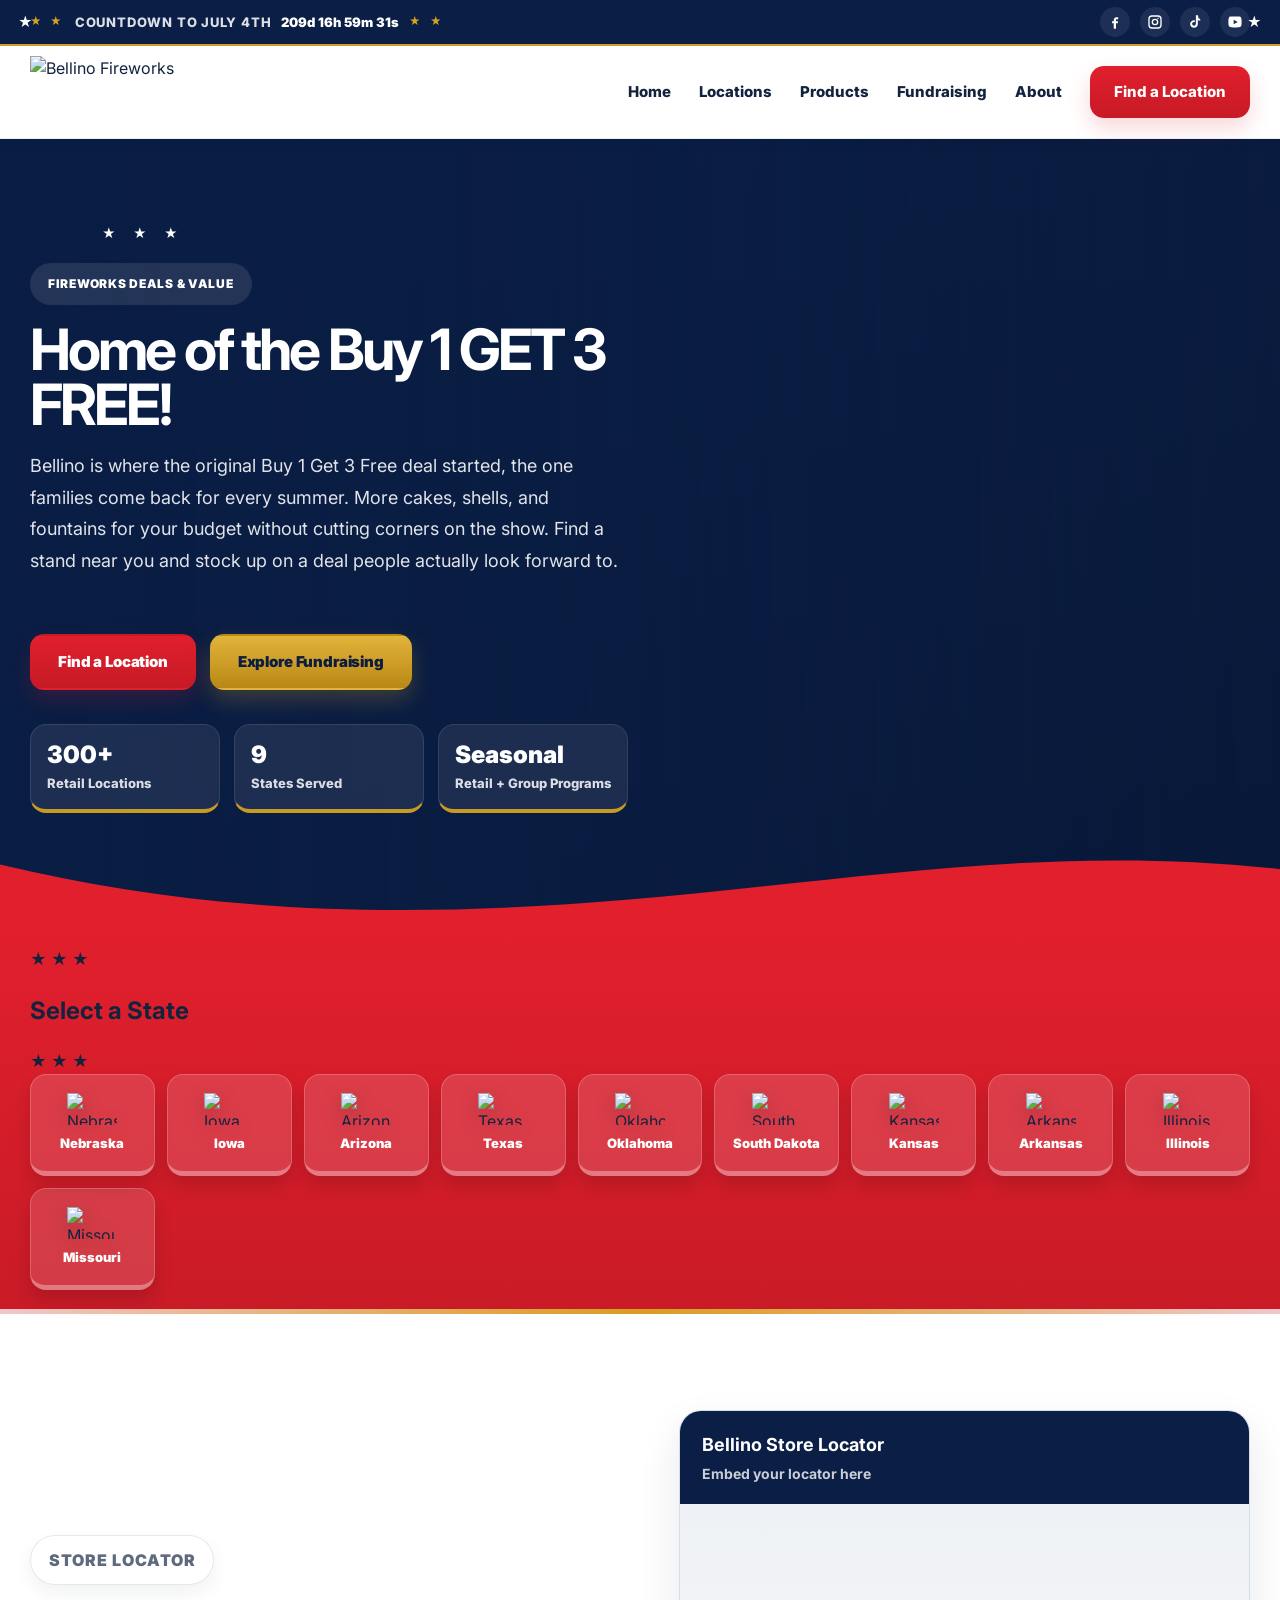
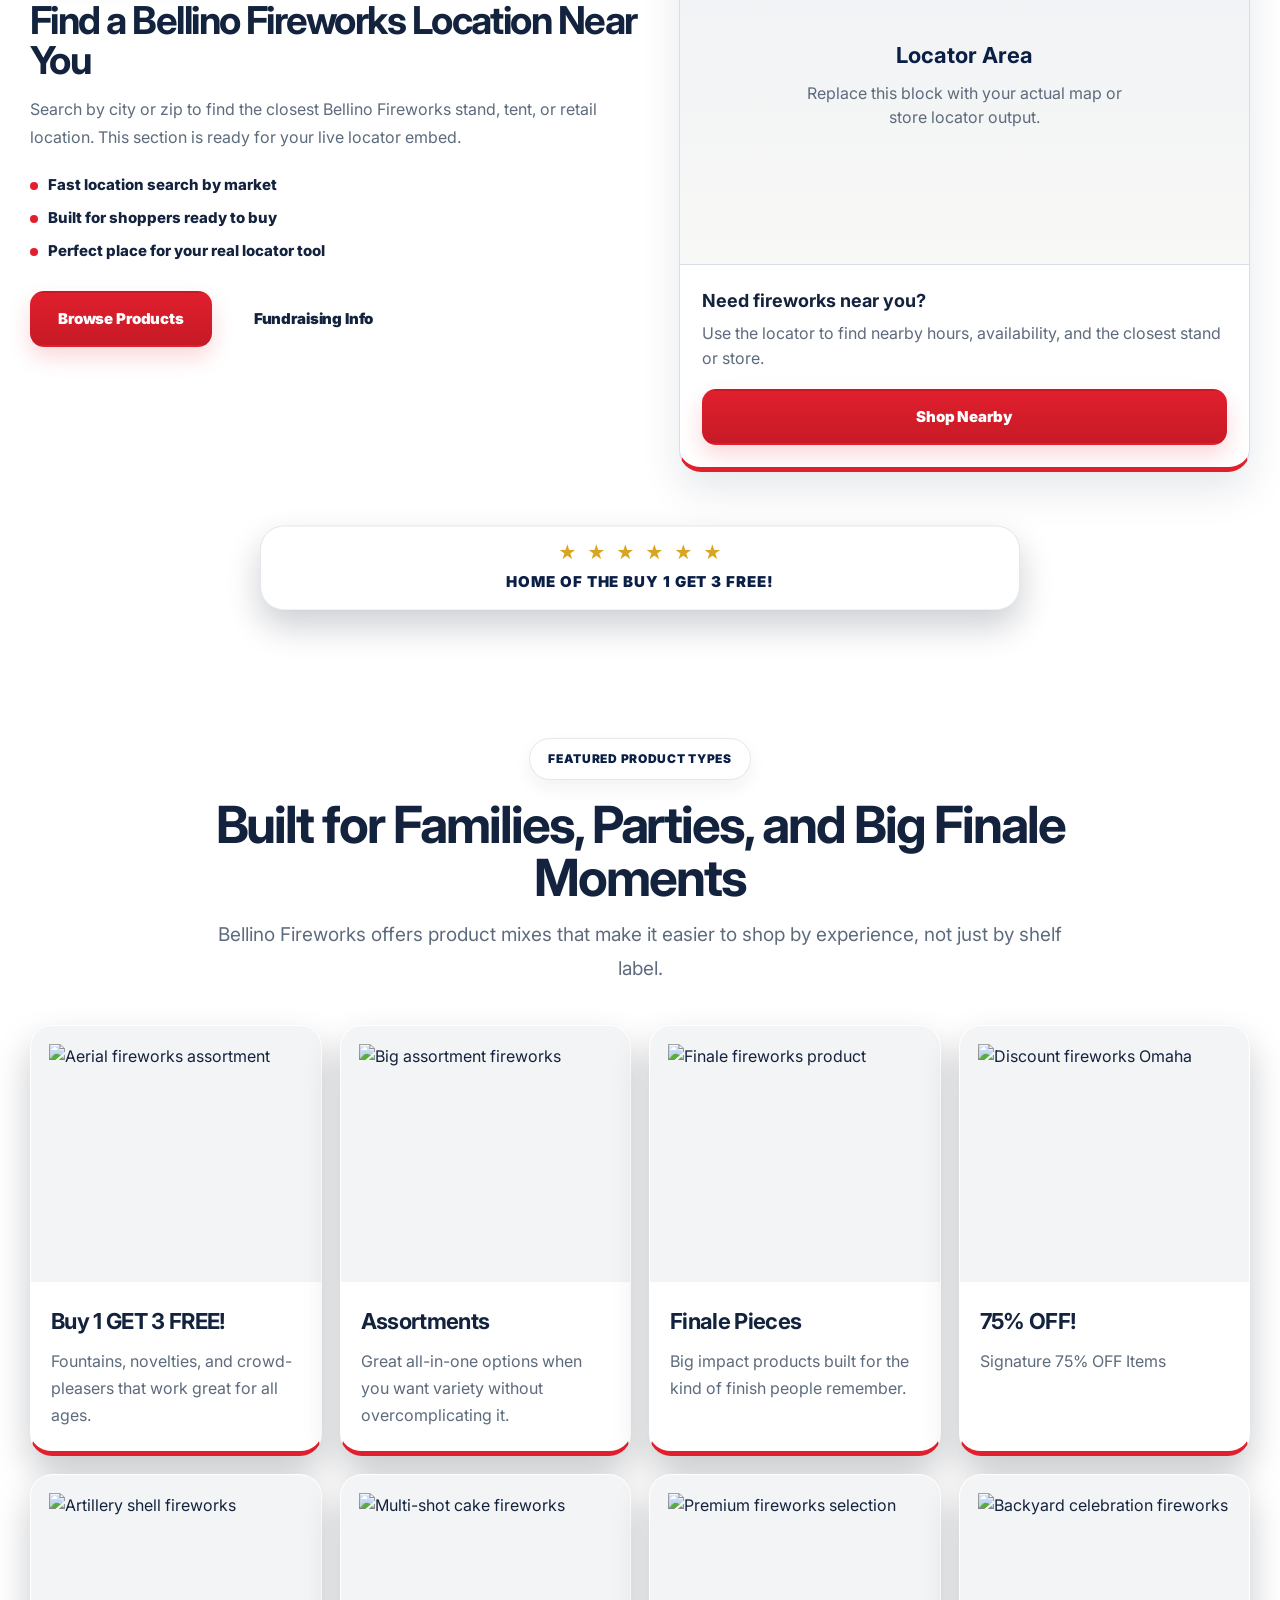
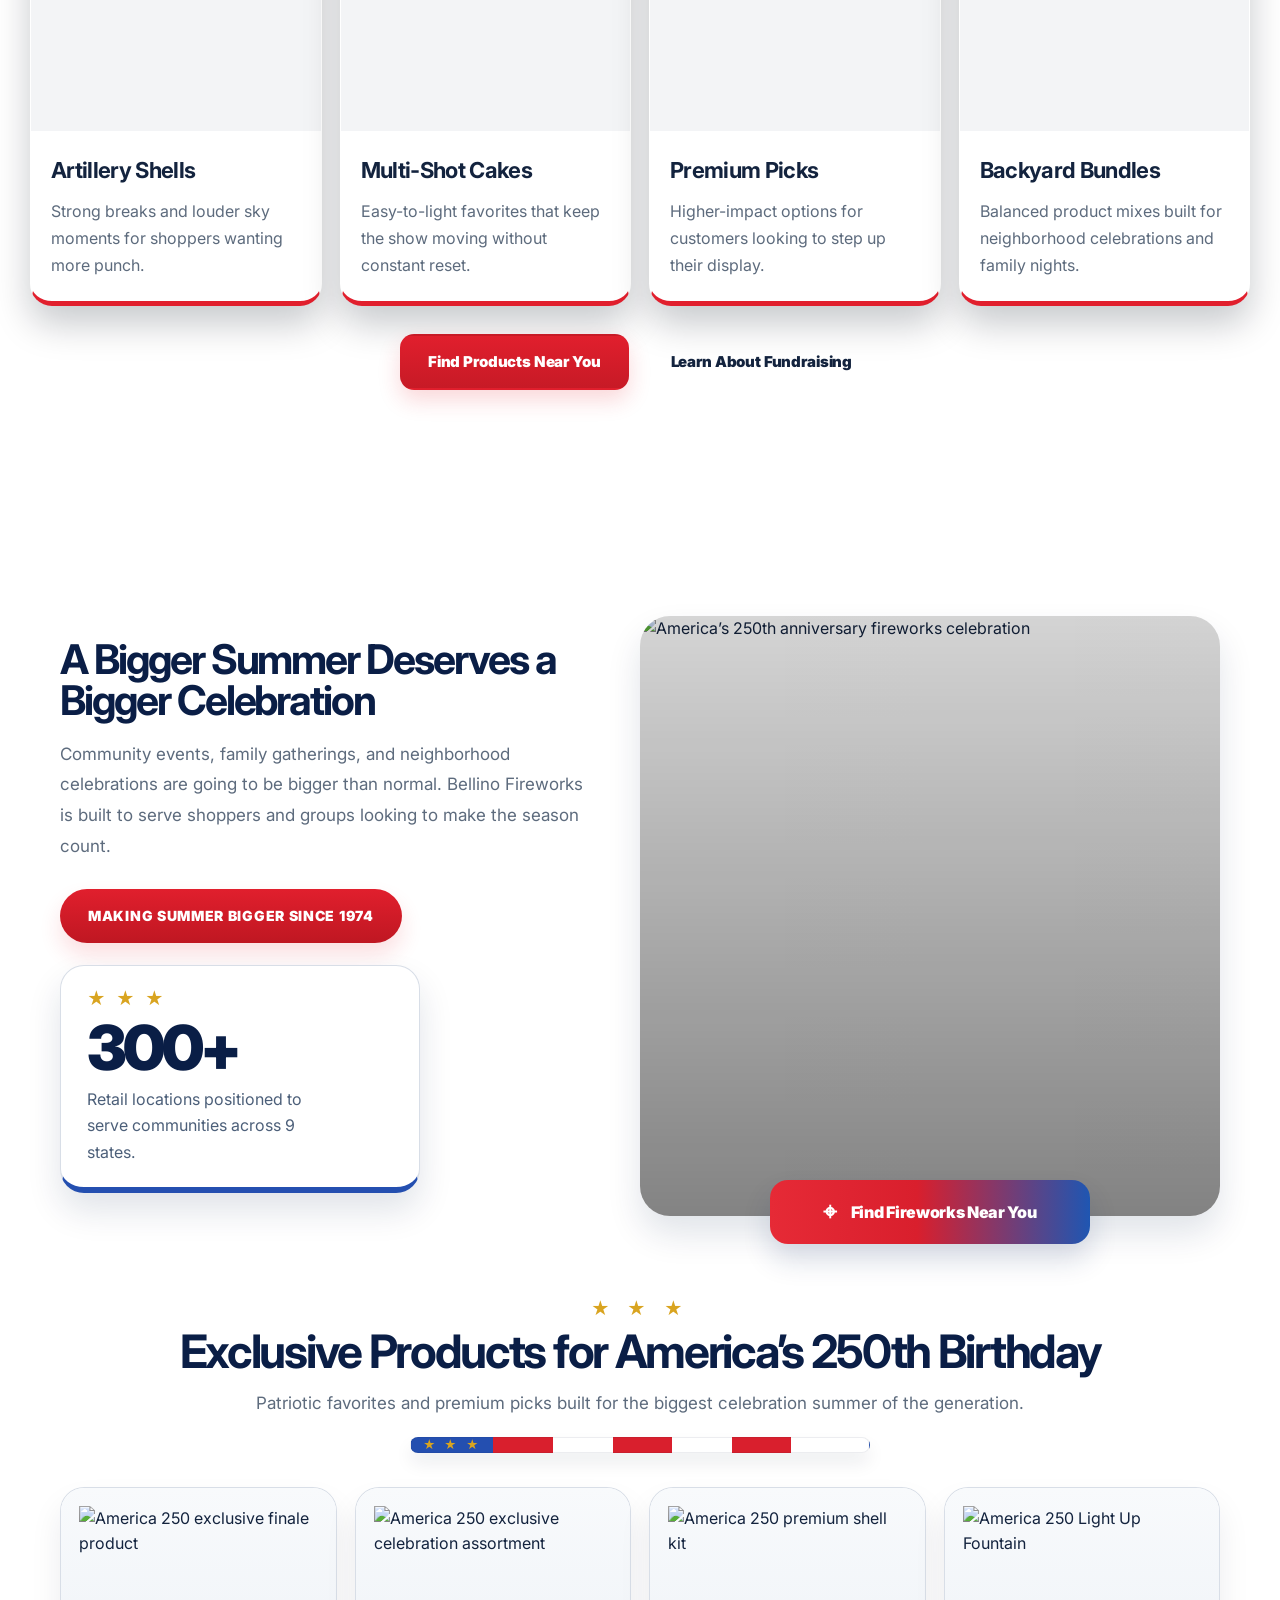
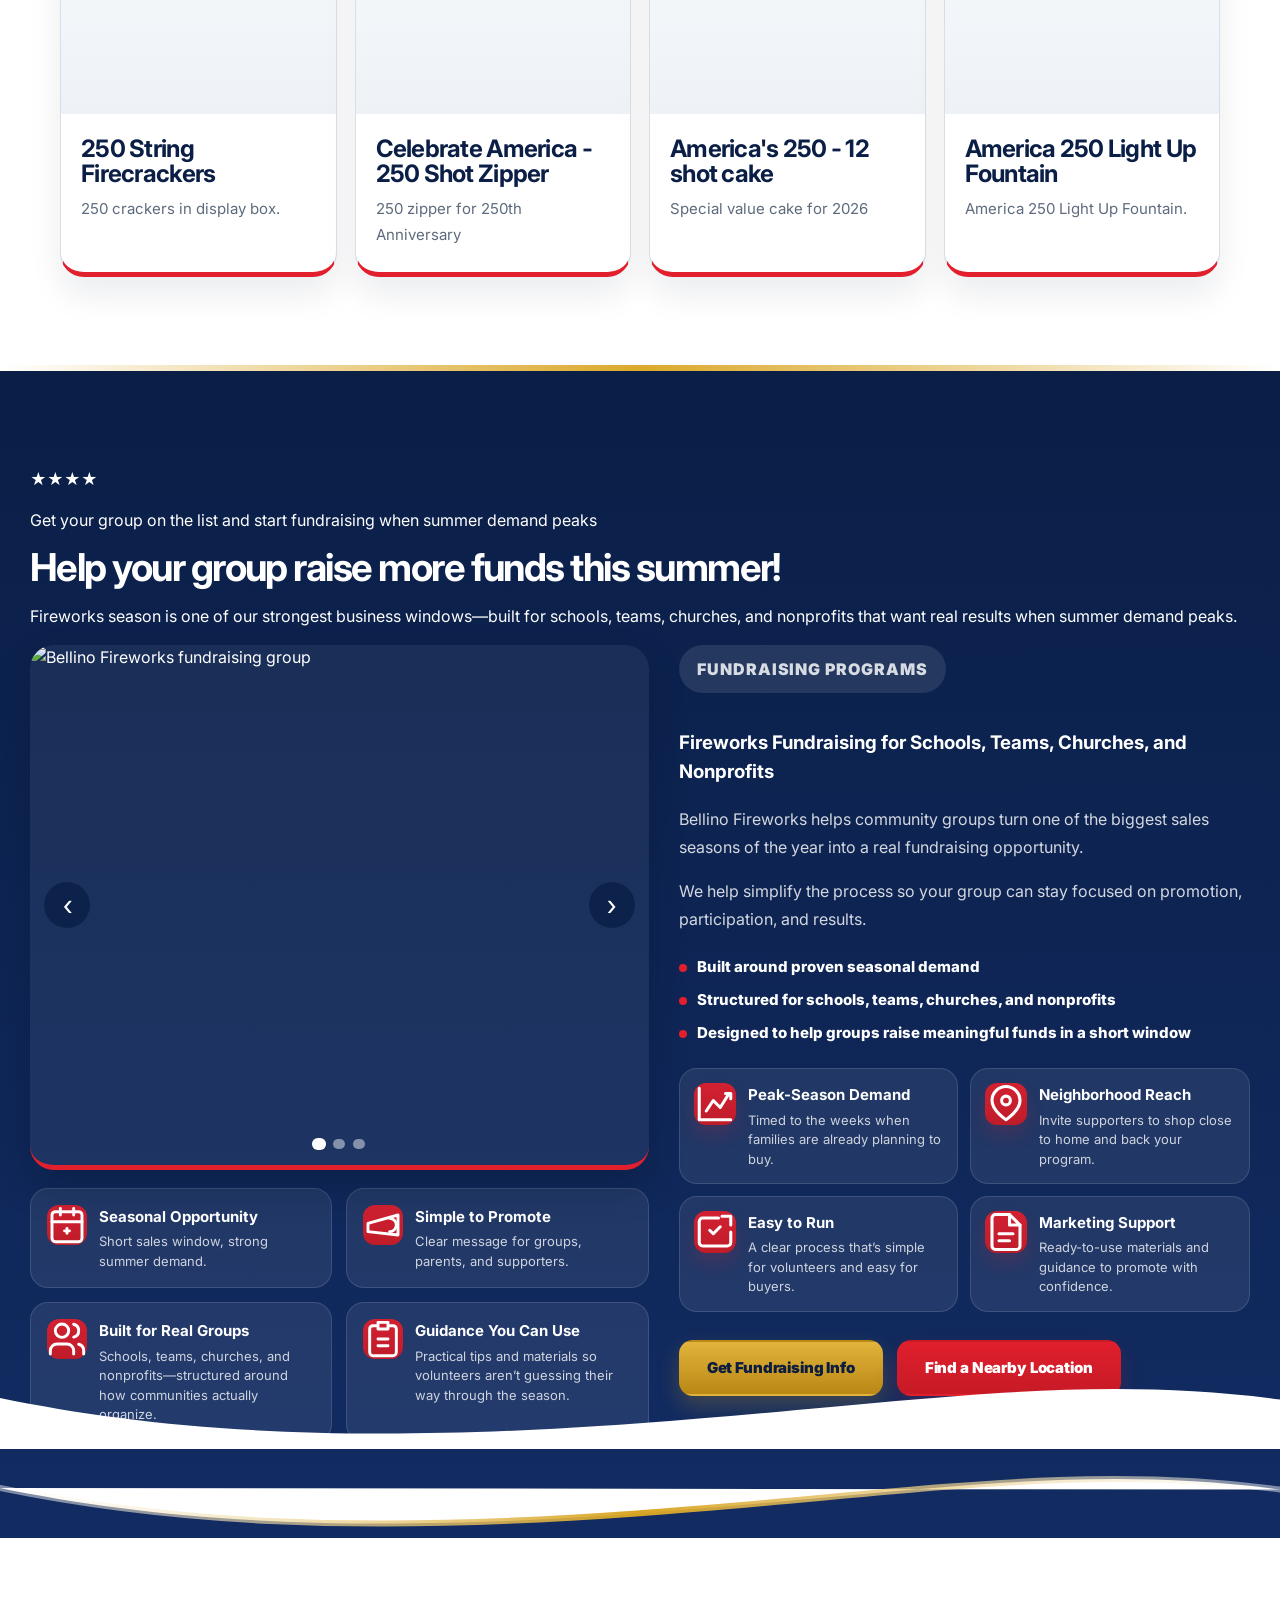
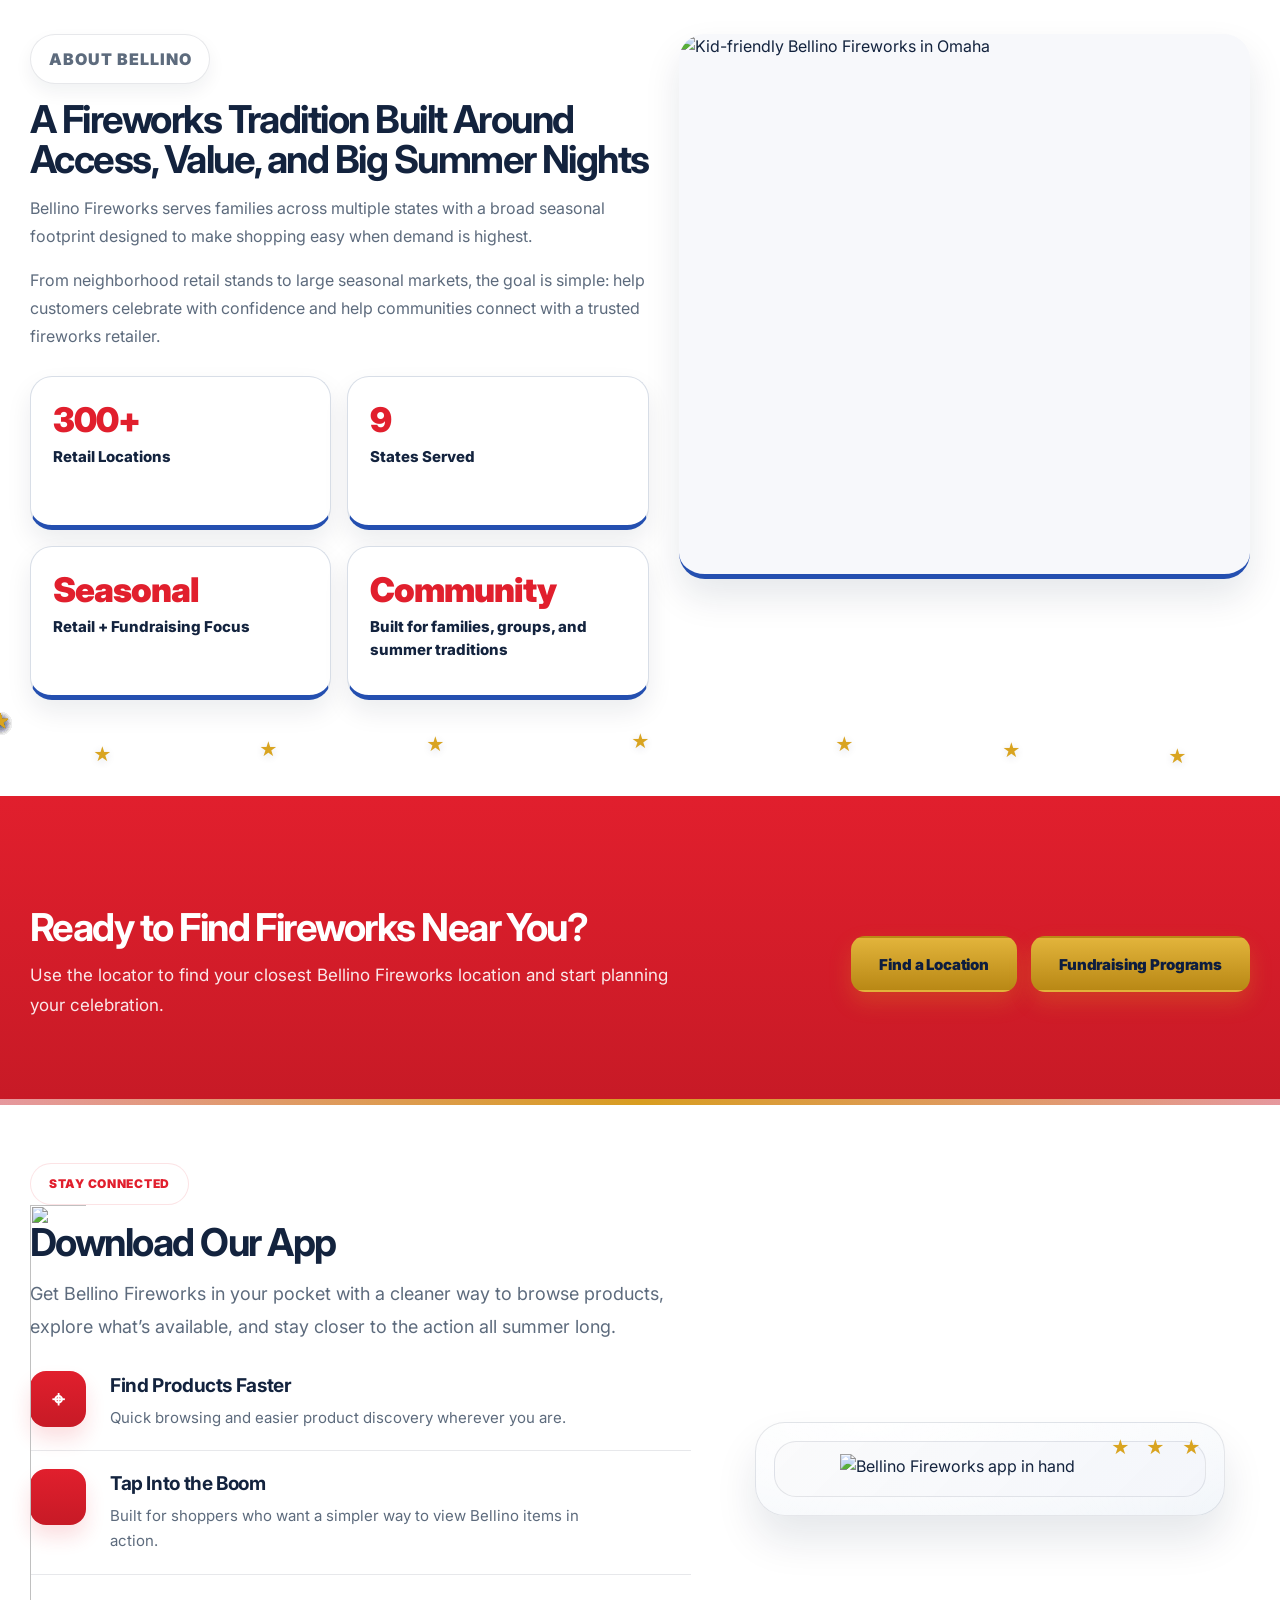
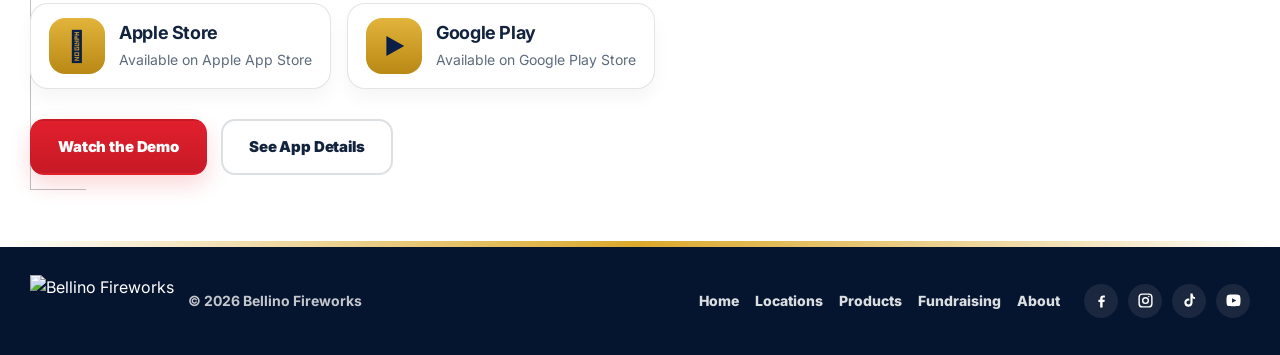
==== commit 0ba74419: "Update index.html" ====
--- a/index.html
+++ b/index.html
@@ -3,10 +3,10 @@
 <head>
   <meta charset="utf-8" />
   <meta name="viewport" content="width=device-width, initial-scale=1" />
-  <title>Bellino Fireworks | 250+ Fireworks Locations Across 9 States</title>
+  <title>Bellino Fireworks | 300+ Fireworks Locations Across 9 States</title>
   <meta
     name="description"
-    content="Bellino Fireworks serves families across 9 states with 250+ retail fireworks locations. Find a location near you and learn about fundraising programs for schools, teams, churches, and nonprofits."
+    content="Bellino Fireworks serves families across 9 states with 300+ retail fireworks locations. Find a location near you and learn about fundraising programs for schools, teams, churches, and nonprofits."
   />
 
   <link rel="preconnect" href="https://fonts.googleapis.com" />
@@ -72,12 +72,11 @@
   <main>
     <section class="hero">
       <div class="hero-stars hero-stars-left" aria-hidden="true">★ ★ ★</div>
-      <div class="hero-stars hero-stars-right" aria-hidden="true">★ ★</div>
 
       <div class="hero-slides" aria-hidden="true">
-        <div class="hero-slide is-active" style="background-image:url('images/fireworks-world-hero.jpg');"></div>
-        <div class="hero-slide" style="background-image:url('images/bellino-hero2.jpg');"></div>
-        <div class="hero-slide" style="background-image:url('images/hero-2.jpg.png');"></div>
+        <div class="hero-slide is-active" style="background-image:url('images/bellevue-east-fireworks.jpg');"></div>
+        <div class="hero-slide" style="background-image:url('images/eagle-bellino-fireworks-wichita.jpg');"></div>
+        <div class="hero-slide" style="background-image:url('images/kong-fireworks-papillion.jpg');"></div>
       </div>
 
       <div class="hero-overlay" aria-hidden="true"></div>
@@ -86,42 +85,43 @@
         <div class="hero-copy">
           <div class="hero-copy-rotator" data-hero-copy>
             <div class="hero-copy-slide is-active">
-              <p class="section-kicker section-kicker-dark">Serving Families Across 9 States</p>
-              <h1>Big Summer Nights Start With the Right Fireworks</h1>
+              <p class="section-kicker section-kicker-dark">Fireworks deals &amp; value</p>
+              <h1>
+                <span class="hero-h1-line">Home of the Buy 1</span>
+                <span class="hero-heading-flash hero-h1-deal-line">GET 3 FREE!</span>
+              </h1>
               <p class="hero-text">
-                Bellino Fireworks serves families across Nebraska, Iowa, Arizona, Texas,
-                Oklahoma, South Dakota, Kansas, Arkansas, and Illinois with 250+ retail locations,
-                seasonal favorites, and fundraising programs built for community groups.
+                Bellino is where the original Buy 1 Get 3 Free deal started, the one families come back for every summer. More cakes, shells, and fountains for your budget without cutting corners on the show. Find a stand near you and stock up on a deal people actually look forward to.
               </p>
             </div>
 
             <div class="hero-copy-slide">
-              <p class="section-kicker section-kicker-dark">Seasonal Shopping Made Easy</p>
-              <h1>Find Fireworks Near You Without the Guesswork</h1>
+              <p class="section-kicker section-kicker-dark">300+ locations</p>
+              <h1>From Papillion to <span class="hero-heading-flash">300+ Fireworks Locations</span> Across 9 States</h1>
               <p class="hero-text">
-                From neighborhood stands to larger seasonal markets, Bellino makes it easier
-                to shop close to home with strong selection and familiar locations.
+                What began as one family fireworks stand in Papillion, Nebraska grew into 300+
+                seasonal locations from the Great Plains to the Southwest—neighbor-focused retail
+                fireworks with the same hands-on spirit we started with.
               </p>
             </div>
 
             <div class="hero-copy-slide">
-              <p class="section-kicker section-kicker-dark">Built for Groups Too</p>
-              <h1>Retail Fireworks and Fundraising Programs That Fit Summer</h1>
+              <p class="section-kicker section-kicker-dark">America’s 250th birthday</p>
+              <h1><span class="hero-heading-flash">Celebrate America’s 250th Birthday</span> This Summer</h1>
               <p class="hero-text">
-                Bellino also helps schools, teams, churches, and nonprofits create stronger
-                seasonal fundraising opportunities during one of the busiest buying windows of the year.
+                Summer 2026 marks America’s 250th. Celebrate with Bellino’s finales, fountains, and family packs, including exclusive America 250 products built for the biggest backyard nights.
               </p>
             </div>
           </div>
 
           <div class="button-row hero-buttons">
             <a class="btn btn-primary" href="locations.html">Find a Location</a>
-            <a class="btn btn-outline-light" href="fundraising.html">Explore Fundraising</a>
+            <a class="btn btn-gold" href="fundraising.html">Explore Fundraising</a>
           </div>
 
           <div class="hero-stats">
             <div class="hero-stat">
-              <strong>250+</strong>
+              <strong>300+</strong>
               <span>Retail Locations</span>
             </div>
             <div class="hero-stat">
@@ -145,20 +145,29 @@
 
     <section class="states-band">
       <div class="container">
+        <div class="states-band-head">
+          <div class="states-band-title">
+            <span class="states-band-stars" aria-hidden="true">★ ★ ★</span>
+            <h2 class="states-band-heading">Select a State</h2>
+            <span class="states-band-stars" aria-hidden="true">★ ★ ★</span>
+          </div>
+        </div>
         <div class="states-grid states-grid-nine">
           <a class="state-card" href="fireworks-nebraska.html"><img src="images/Nebraska.png" alt="Nebraska" /><span>Nebraska</span></a>
           <a class="state-card" href="fireworks-iowa.html"><img src="images/Iowa-1.png" alt="Iowa" /><span>Iowa</span></a>
           <a class="state-card" href="fireworks-arizona.html"><img src="images/Arizona.png" alt="Arizona" /><span>Arizona</span></a>
           <a class="state-card" href="fireworks-texas.html"><img src="images/texas-1.png" alt="Texas" /><span>Texas</span></a>
           <a class="state-card" href="/fireworks-oklahoma/"><img src="images/OKC.png" alt="Oklahoma" /><span>Oklahoma</span></a>
-          <a class="state-card" href="/fireworks-south-dakota/"><img src="images/South-Dakota.png" alt="South Dakota" /><span>South Dakota</span></a>
+          <a class="state-card" href="fireworks-south-dakota.html"><img src="images/South-Dakota.png" alt="South Dakota" /><span>South Dakota</span></a>
           <a class="state-card" href="fireworks-kansas.html"><img src="images/Kansas.png" alt="Kansas" /><span>Kansas</span></a>
-          <a class="state-card" href="/fireworks-arkansas/"><img src="images/arkansas.png" alt="Arkansas" /><span>Arkansas</span></a>
+          <a class="state-card" href="fireworks-arkansas.html"><img src="images/arkansas.png" alt="Arkansas" /><span>Arkansas</span></a>
           <a class="state-card" href="/fireworks-illinois/"><img src="images/illinois.png" alt="Illinois" /><span>Illinois</span></a>
+          <a class="state-card" href="fireworks-missouri.html"><img src="images/Missouri.png" alt="Missouri" /><span>Missouri</span></a>
         </div>
       </div>
     </section>
 
+    <div class="summer-shop-band">
     <section class="section section-white locator-section" id="locations">
       <div class="container two-col">
         <div class="content-block locator-copy">
@@ -177,7 +186,7 @@
 
           <div class="button-row locator-buttons">
             <a class="btn btn-primary" href="product.html">Browse Products</a>
-            <a class="btn btn-outline-dark" href="#fundraising">Fundraising Info</a>
+            <a class="btn btn-navy-cta" href="#fundraising">Fundraising Info</a>
           </div>
         </div>
 
@@ -205,7 +214,7 @@
       </div>
     </section>
 
-    <section class="section section-dark products-section" id="products">
+    <section class="section section-white products-section" id="products">
       <div class="dark-stars dark-stars-left" aria-hidden="true">★ ★</div>
       <div class="dark-stars dark-stars-right" aria-hidden="true">★ ★ ★</div>
 
@@ -214,15 +223,15 @@
           <div class="products-promo-stars" aria-hidden="true">
             <span>★</span><span>★</span><span>★</span><span>★</span><span>★</span><span>★</span>
           </div>
-          <p>Home of the BUY 1 GET 3 FREE</p>
+          <p>Home of the BUY 1 GET 3 FREE!</p>
         </div>
       </div>
 
       <div class="container">
         <div class="section-head center-head products-head-large">
-          <p class="section-kicker section-kicker-dark">Featured Product Types</p>
+          <p class="section-kicker">Featured Product Types</p>
           <h2>Built for Families, Parties, and Big Finale Moments</h2>
-          <p class="section-lead center-copy section-lead-dark">
+          <p class="section-lead center-copy">
             Bellino Fireworks offers product mixes that make it easier to shop by
             experience, not just by shelf label.
           </p>
@@ -230,15 +239,15 @@
 
         <div class="product-grid">
           <article class="product-card">
-            <div class="product-image-wrap"><img src="images/family-bellino-2.png" alt="Family fireworks fun" /></div>
+            <div class="product-image-wrap"><img src="images/buy1product.png" alt="Aerial fireworks assortment" /></div>
             <div class="product-card-body">
-              <h3>Family Favorites</h3>
+              <h3>Buy 1 GET 3 FREE!</h3>
               <p>Fountains, novelties, and crowd-pleasers that work great for all ages.</p>
             </div>
           </article>
 
           <article class="product-card">
-            <div class="product-image-wrap"><img src="images/44Magnum.png" alt="Big assortment fireworks" /></div>
+            <div class="product-image-wrap"><img src="images/bellino-assortment-small-arizona-fireworks.png" alt="Big assortment fireworks" /></div>
             <div class="product-card-body">
               <h3>Assortments</h3>
               <p>Great all-in-one options when you want variety without overcomplicating it.</p>
@@ -246,7 +255,7 @@
           </article>
 
           <article class="product-card">
-            <div class="product-image-wrap"><img src="images/stretching-the-limit.png" alt="Finale fireworks product" /></div>
+            <div class="product-image-wrap"><img src="images/bellino-fireworks-arizona-american-heroes.png" alt="Finale fireworks product" /></div>
             <div class="product-card-body">
               <h3>Finale Pieces</h3>
               <p>Big impact products built for the kind of finish people remember.</p>
@@ -254,15 +263,15 @@
           </article>
 
           <article class="product-card">
-            <div class="product-image-wrap"><img src="images/buy1product.png" alt="Aerial fireworks assortment" /></div>
+            <div class="product-image-wrap"><img src="images/discount-fireworks-omaha.png" alt="Discount fireworks Omaha" /></div>
             <div class="product-card-body">
-              <h3>Aerial Effects</h3>
-              <p>For the bigger sky moments when you want your backyard show to feel huge.</p>
+              <h3>75% OFF!</h3>
+              <p>Signature 75% OFF Items</p>
             </div>
           </article>
 
           <article class="product-card">
-            <div class="product-image-wrap"><img src="images/buy1product.png" alt="Artillery shell fireworks" /></div>
+            <div class="product-image-wrap"><img src="images/moonshot-quadruple-break-fireworks-iowa.png" alt="Artillery shell fireworks" /></div>
             <div class="product-card-body">
               <h3>Artillery Shells</h3>
               <p>Strong breaks and louder sky moments for shoppers wanting more punch.</p>
@@ -270,7 +279,7 @@
           </article>
 
           <article class="product-card">
-            <div class="product-image-wrap"><img src="images/44Magnum.png" alt="Multi-shot cake fireworks" /></div>
+            <div class="product-image-wrap"><img src="images/bellino-fireworks-kansas-color-waves.png" alt="Multi-shot cake fireworks" /></div>
             <div class="product-card-body">
               <h3>Multi-Shot Cakes</h3>
               <p>Easy-to-light favorites that keep the show moving without constant reset.</p>
@@ -278,7 +287,7 @@
           </article>
 
           <article class="product-card">
-            <div class="product-image-wrap"><img src="images/stretching-the-limit.png" alt="Premium fireworks selection" /></div>
+            <div class="product-image-wrap"><img src="images/bellino-fireworks-texas-rip-the-sky.png" alt="Premium fireworks selection" /></div>
             <div class="product-card-body">
               <h3>Premium Picks</h3>
               <p>Higher-impact options for customers looking to step up their display.</p>
@@ -286,7 +295,7 @@
           </article>
 
           <article class="product-card">
-            <div class="product-image-wrap"><img src="images/family-bellino-2.png" alt="Backyard celebration fireworks" /></div>
+            <div class="product-image-wrap"><img src="images/silver-assormtent-iowa-fireworks.png" alt="Backyard celebration fireworks" /></div>
             <div class="product-card-body">
               <h3>Backyard Bundles</h3>
               <p>Balanced product mixes built for neighborhood celebrations and family nights.</p>
@@ -296,20 +305,21 @@
 
         <div class="button-row button-row-center">
           <a class="btn btn-primary" href="locations.html">Find Products Near You</a>
-          <a class="btn btn-outline-light" href="fundraising.html">Learn About Fundraising</a>
+          <a class="btn btn-navy-cta" href="fundraising.html">Learn About Fundraising</a>
         </div>
       </div>
     </section>
 
+    <div class="usa250-badge-bridge-wrap" aria-hidden="false">
+      <div class="usa250-badge-bridge">
+        <div class="usa250-mini-stars" aria-hidden="true">
+          <span>★</span><span>★</span><span>★</span><span>★</span><span>★</span><span>★</span>
+        </div>
+        <p>Celebrating America’s 250th Anniversary</p>
+      </div>
+    </div>
+
     <section class="section usa250-section">
-      <div class="usa250-badge-bridge-wrap">
-        <div class="usa250-badge-bridge">
-          <div class="usa250-mini-stars" aria-hidden="true">
-            <span>★</span><span>★</span><span>★</span><span>★</span><span>★</span><span>★</span>
-          </div>
-          <p>Celebrating America’s 250th Anniversary</p>
-        </div>
-      </div>
 
       <div class="container usa250-shell">
         <div class="usa250-grid">
@@ -328,14 +338,21 @@
               <div class="usa250-stat-stars" aria-hidden="true">
                 <span>★</span><span>★</span><span>★</span>
               </div>
-              <strong>250+</strong>
+              <strong>300+</strong>
               <p>Retail locations positioned to serve communities across 9 states.</p>
             </div>
           </div>
 
           <div class="usa250-visual">
             <div class="usa250-photo-panel">
-              <div class="usa250-photo-overlay"></div>
+              <img
+                class="usa250-photo-img"
+                src="images/250th-americas-fireworks-nebraska.jpg"
+                alt="America’s 250th anniversary fireworks celebration"
+                loading="lazy"
+                decoding="async"
+              />
+              <div class="usa250-photo-overlay" aria-hidden="true"></div>
             </div>
 
             <a class="usa250-cta usa250-cta-overlay" href="locations.html">
@@ -360,53 +377,69 @@
           <div class="usa250-product-grid">
             <article class="usa250-product-card">
               <div class="usa250-product-image">
-                <img src="images/stretching-the-limit.png" alt="America 250 exclusive finale product" />
+                <img src="images/americas-250th-birthday-fireworks-1.png" alt="America 250 exclusive finale product" />
               </div>
               <div class="usa250-product-body">
-                <h3>Patriot Finale</h3>
-                <p>Big ending energy with a stronger red, white, and blue visual feel built for headline moments.</p>
+                <h3>250 String Firecrackers</h3>
+                <p>250 crackers in display box.</p>
               </div>
             </article>
 
             <article class="usa250-product-card">
               <div class="usa250-product-image">
-                <img src="images/buy1product.png" alt="America 250 exclusive celebration assortment" />
+                <img src="images/americas-250th-birthday-fireworks-2.png" alt="America 250 exclusive celebration assortment" />
               </div>
               <div class="usa250-product-body">
-                <h3>Freedom Assortment</h3>
-                <p>A balanced mix for families wanting one patriotic bundle that covers the whole celebration.</p>
+                <h3>Celebrate America - 250 Shot Zipper</h3>
+                <p>250 zipper for 250th Anniversary</p>
               </div>
             </article>
 
             <article class="usa250-product-card">
               <div class="usa250-product-image">
-                <img src="images/44Magnum.png" alt="America 250 premium shell kit" />
+                <img src="images/americas-250th-birthday-fireworks-3.png" alt="America 250 premium shell kit" />
               </div>
               <div class="usa250-product-body">
-                <h3>Liberty Shell Kit</h3>
-                <p>Higher-impact shells for shoppers looking to make the 250th feel bigger, louder, and more memorable.</p>
+                <h3> America's 250 - 12 shot cake</h3>
+                <p>Special value cake for 2026</p>
               </div>
             </article>
 
             <article class="usa250-product-card">
               <div class="usa250-product-image">
-                <img src="images/family-bellino-2.png" alt="America 250 backyard celebration pack" />
+                <img src="images/americas-250th-birthday-fireworks-4.png" alt="America 250 Light Up Fountain" />
               </div>
               <div class="usa250-product-body">
-                <h3>Backyard Celebration Pack</h3>
-                <p>Built for neighborhood parties, family cookouts, and the kind of summer night people remember.</p>
+                <h3>America 250 Light Up Fountain</h3>
+                <p>America 250 Light Up Fountain.</p>
               </div>
             </article>
           </div>
         </div>
       </div>
-
-      <div class="usa250-gold-divider" aria-hidden="true"></div>
     </section>
 
+    <div class="usa250-gold-divider" aria-hidden="true"></div>
+    </div>
+
     <section class="section section-dark fundraising-section" id="fundraising">
-      <div class="dark-stars dark-stars-left" aria-hidden="true">★ ★</div>
-      <div class="dark-stars dark-stars-right" aria-hidden="true">★ ★ ★</div>
+      <header class="fundraising-intro">
+        <div class="container">
+          <div class="fundraising-intro-stars" aria-hidden="true">
+            <span>★</span><span>★</span><span>★</span><span>★</span>
+          </div>
+          <p class="fundraising-intro-kicker">
+            Get your group on the list and start fundraising when summer demand peaks
+          </p>
+          <h2 id="fundraising-heading" class="fundraising-intro-heading">
+            Help your group <span class="fundraising-heading-flash">raise more funds</span> this summer!
+          </h2>
+          <p class="fundraising-intro-deck">
+            Fireworks season is one of our strongest business windows—built for schools, teams, churches, and nonprofits
+            that want real results when summer demand peaks.
+          </p>
+        </div>
+      </header>
 
       <div class="container two-col fundraising-layout">
         <div class="fundraising-left">
@@ -419,7 +452,10 @@
                 <img src="images/girls-omaha-fireworks.jpg" alt="Bellino family fireworks celebration" />
               </div>
               <div class="fund-slide">
-                <img src="images/brian-athletics.jpg" alt="Bellino fireworks retail scene" />
+                <img
+                  src="images/bellino-fireworks-omaha-nebraska-cheer.jpg"
+                  alt="Bellino Fireworks team cheering at an Omaha location"
+                />
               </div>
 
               <button class="fund-carousel-btn prev" type="button" aria-label="Previous image" data-fund-prev>‹</button>
@@ -435,25 +471,65 @@
 
           <div class="fund-support-grid">
             <div class="fund-support-card">
-              <div class="fund-support-icon">★</div>
+              <div class="fund-support-icon" aria-hidden="true">
+                <svg xmlns="http://www.w3.org/2000/svg" viewBox="0 0 24 24" fill="none" stroke="currentColor" stroke-width="1.75" stroke-linecap="round" stroke-linejoin="round" focusable="false">
+                  <path d="M8 2v4M16 2v4" />
+                  <rect x="3" y="4" width="18" height="18" rx="2" />
+                  <path d="M3 10h18" />
+                  <path d="M12 14v3M10.5 15.5h3" />
+                </svg>
+              </div>
               <div>
                 <strong>Seasonal Opportunity</strong>
                 <span>Short sales window, strong summer demand.</span>
               </div>
             </div>
             <div class="fund-support-card">
-              <div class="fund-support-icon">✓</div>
+              <div class="fund-support-icon" aria-hidden="true">
+                <svg xmlns="http://www.w3.org/2000/svg" viewBox="0 0 24 24" fill="none" stroke="currentColor" stroke-width="1.75" stroke-linecap="round" stroke-linejoin="round" focusable="false">
+                  <path d="M3 11l18-5v12L3 16v-5z" />
+                  <path d="M16 8a4 4 0 0 1 0 8" />
+                </svg>
+              </div>
               <div>
                 <strong>Simple to Promote</strong>
                 <span>Clear message for groups, parents, and supporters.</span>
               </div>
             </div>
+            <div class="fund-support-card">
+              <div class="fund-support-icon" aria-hidden="true">
+                <svg xmlns="http://www.w3.org/2000/svg" viewBox="0 0 24 24" fill="none" stroke="currentColor" stroke-width="1.75" stroke-linecap="round" stroke-linejoin="round" focusable="false">
+                  <path d="M16 21v-2a4 4 0 0 0-4-4H6a4 4 0 0 0-4 4v2" />
+                  <circle cx="9" cy="7" r="4" />
+                  <path d="M22 21v-2a4 4 0 0 0-3-3.87" />
+                  <path d="M16 3.13a4 4 0 0 1 0 7.75" />
+                </svg>
+              </div>
+              <div>
+                <strong>Built for Real Groups</strong>
+                <span>Schools, teams, churches, and nonprofits—structured around how communities actually organize.</span>
+              </div>
+            </div>
+            <div class="fund-support-card">
+              <div class="fund-support-icon" aria-hidden="true">
+                <svg xmlns="http://www.w3.org/2000/svg" viewBox="0 0 24 24" fill="none" stroke="currentColor" stroke-width="1.75" stroke-linecap="round" stroke-linejoin="round" focusable="false">
+                  <path d="M16 4h2a2 2 0 0 1 2 2v14a2 2 0 0 1-2 2H6a2 2 0 0 1-2-2V6a2 2 0 0 1 2-2h2" />
+                  <path d="M9 2h6v4H9V2z" />
+                  <path d="M9 12h6" />
+                  <path d="M9 16h6" />
+                </svg>
+              </div>
+              <div>
+                <strong>Guidance You Can Use</strong>
+                <span>Practical tips and materials so volunteers aren’t guessing their way through the season.</span>
+              </div>
+            </div>
           </div>
         </div>
 
         <div class="content-block content-block-dark fundraising-detail">
           <p class="section-kicker section-kicker-dark">Fundraising Programs</p>
-          <h2>Fireworks Fundraising for Schools, Teams, Churches, and Nonprofits</h2>
+          <h3 class="fundraising-detail-title">Fireworks Fundraising for Schools, Teams, Churches, and Nonprofits</h3>
           <p class="section-lead section-lead-dark">
             Bellino Fireworks helps community groups turn one of the biggest sales
             seasons of the year into a real fundraising opportunity.
@@ -471,45 +547,86 @@
 
           <div class="fundraising-mini-grid">
             <div class="fund-mini-card">
-              <div class="fund-mini-icon">★</div>
+              <div class="fund-mini-icon" aria-hidden="true">
+                <svg xmlns="http://www.w3.org/2000/svg" viewBox="0 0 24 24" fill="none" stroke="currentColor" stroke-width="1.75" stroke-linecap="round" stroke-linejoin="round" focusable="false">
+                  <path d="M3 3v18h18" />
+                  <path d="M7 16l4-6 4 4 5-8" />
+                  <path d="M18 6h3v3" />
+                </svg>
+              </div>
               <div>
-                <strong>Seasonal Demand</strong>
-                <span>Built around the highest buying window of the year.</span>
+                <strong>Peak-Season Demand</strong>
+                <span>Timed to the weeks when families are already planning to buy.</span>
               </div>
             </div>
             <div class="fund-mini-card">
-              <div class="fund-mini-icon">⌖</div>
+              <div class="fund-mini-icon" aria-hidden="true">
+                <svg xmlns="http://www.w3.org/2000/svg" viewBox="0 0 24 24" fill="none" stroke="currentColor" stroke-width="1.75" stroke-linecap="round" stroke-linejoin="round" focusable="false">
+                  <path d="M12 21s-8-5.2-8-11a8 8 0 1 1 16 0c0 5.8-8 11-8 11z" />
+                  <circle cx="12" cy="10" r="2.5" />
+                </svg>
+              </div>
               <div>
-                <strong>Local Reach</strong>
-                <span>Programs that connect directly with your community.</span>
+                <strong>Neighborhood Reach</strong>
+                <span>Invite supporters to shop close to home and back your program.</span>
               </div>
             </div>
             <div class="fund-mini-card">
-              <div class="fund-mini-icon">✓</div>
+              <div class="fund-mini-icon" aria-hidden="true">
+                <svg xmlns="http://www.w3.org/2000/svg" viewBox="0 0 24 24" fill="none" stroke="currentColor" stroke-width="1.75" stroke-linecap="round" stroke-linejoin="round" focusable="false">
+                  <path d="M9 11l2 2 4-4" />
+                  <path d="M21 12v6a2 2 0 0 1-2 2H5a2 2 0 0 1-2-2V6a2 2 0 0 1 2-2h9" />
+                  <path d="M16 3h5v5" />
+                </svg>
+              </div>
               <div>
-                <strong>Simple Structure</strong>
-                <span>Clear setup, strong visibility, straightforward process.</span>
+                <strong>Easy to Run</strong>
+                <span>A clear process that’s simple for volunteers and easy for buyers.</span>
               </div>
             </div>
             <div class="fund-mini-card">
-              <div class="fund-mini-icon">✦</div>
+              <div class="fund-mini-icon" aria-hidden="true">
+                <svg xmlns="http://www.w3.org/2000/svg" viewBox="0 0 24 24" fill="none" stroke="currentColor" stroke-width="1.75" stroke-linecap="round" stroke-linejoin="round" focusable="false">
+                  <path d="M14 2H6a2 2 0 0 0-2 2v16a2 2 0 0 0 2 2h12a2 2 0 0 0 2-2V8z" />
+                  <path d="M14 2v6h6M8 13h8M8 17h6" />
+                </svg>
+              </div>
               <div>
-                <strong>Strong Support</strong>
-                <span>Better materials, cleaner positioning, more confidence.</span>
+                <strong>Marketing Support</strong>
+                <span>Ready-to-use materials and guidance to promote with confidence.</span>
               </div>
             </div>
           </div>
 
           <div class="button-row">
             <a class="btn btn-gold" href="fundraising.html">Get Fundraising Info</a>
-            <a class="btn btn-outline-light" href="locations.html">Find a Nearby Location</a>
+            <a class="btn btn-primary" href="locations.html">Find a Nearby Location</a>
           </div>
         </div>
       </div>
 
       <div class="section-wave section-wave-bottom dark-wave" aria-hidden="true">
-        <svg viewBox="0 0 1440 120" preserveAspectRatio="none">
+        <svg class="fund-wave-fill-svg" viewBox="0 0 1440 120" preserveAspectRatio="none">
           <path d="M0,52 C180,96 392,114 716,86 C1018,60 1212,18 1440,54 L1440,120 L0,120 Z"></path>
+        </svg>
+        <svg class="fund-wave-gold-svg" viewBox="0 0 1440 120" preserveAspectRatio="none">
+          <defs>
+            <linearGradient id="fundWaveGoldGrad" x1="0%" y1="0%" x2="100%" y2="0%">
+              <stop offset="0%" stop-color="#ffffff" stop-opacity="0.45"></stop>
+              <stop offset="50%" stop-color="#d9a420" stop-opacity="0.98"></stop>
+              <stop offset="100%" stop-color="#ffffff" stop-opacity="0.45"></stop>
+            </linearGradient>
+          </defs>
+          <path
+            class="fund-wave-gold-path"
+            fill="none"
+            stroke="url(#fundWaveGoldGrad)"
+            stroke-width="6"
+            stroke-linecap="round"
+            stroke-linejoin="round"
+            vector-effect="non-scaling-stroke"
+            d="M0,52 C180,96 392,114 716,86 C1018,60 1212,18 1440,54"
+          ></path>
         </svg>
       </div>
     </section>
@@ -531,7 +648,7 @@
 
           <div class="stats-grid">
             <div class="stat-box">
-              <strong>250+</strong>
+              <strong>300+</strong>
               <span>Retail Locations</span>
             </div>
             <div class="stat-box">
@@ -550,19 +667,17 @@
         </div>
 
         <div class="about-photo-card">
-          <img src="images/family-tradition-bellino-fireworks.jpg" alt="Bellino Fireworks family celebration" />
+          <img src="images/kid-friendly-fireworks-omaha.jpg" alt="Kid-friendly Bellino Fireworks in Omaha" />
         </div>
       </div>
     </section>
 
     <section class="closing-cta">
       <div class="closing-top-wave-wrap" aria-hidden="true">
-        <svg class="closing-top-wave-svg" viewBox="0 0 1440 76" preserveAspectRatio="none">
-          <path d="M0,76 L0,34 C180,8 408,6 718,18 C1018,30 1220,56 1440,42 L1440,76 Z"></path>
-        </svg>
-
         <div class="closing-wave-stars">
-          <span>★</span><span>★</span><span>★</span><span>★</span><span>★</span><span>★</span><span>★</span>
+          <span>★</span><span>★</span><span>★</span><span>★</span><span>★</span><span>★</span><span>★</span><span>★</span><span>★</span><span>★</span>
+          <span>★</span><span>★</span><span>★</span><span>★</span><span>★</span><span>★</span><span>★</span><span>★</span><span>★</span><span>★</span>
+          <span>★</span><span>★</span><span>★</span><span>★</span><span>★</span>
         </div>
       </div>
 
@@ -576,7 +691,7 @@
 
         <div class="button-row closing-buttons">
           <a class="btn btn-gold" href="locations.html">Find a Location</a>
-          <a class="btn btn-outline-light" href="fundraising.html">Fundraising Programs</a>
+          <a class="btn btn-gold" href="fundraising.html">Fundraising Programs</a>
         </div>
       </div>
 
@@ -604,7 +719,9 @@
               </div>
 
               <div class="app-point">
-                <div class="app-point-icon">★</div>
+                <div class="app-point-icon" aria-hidden="true">
+                  <img src="images/bellino-logo-swoosh.svg" alt="" width="1096" height="585" decoding="async" />
+                </div>
                 <div>
                   <strong>Tap Into the Boom</strong>
                   <span>Built for shoppers who want a simpler way to view Bellino items in action.</span>
@@ -641,9 +758,6 @@
               <div class="app-phone-stars" aria-hidden="true">★ ★ ★</div>
               <div class="app-phone-showcase">
                 <img src="images/app-hand.png" alt="Bellino Fireworks app in hand" />
-              </div>
-              <div class="app-flag-strip" aria-hidden="true">
-                <span>★ ★ ★</span>
               </div>
             </div>
           </div>
